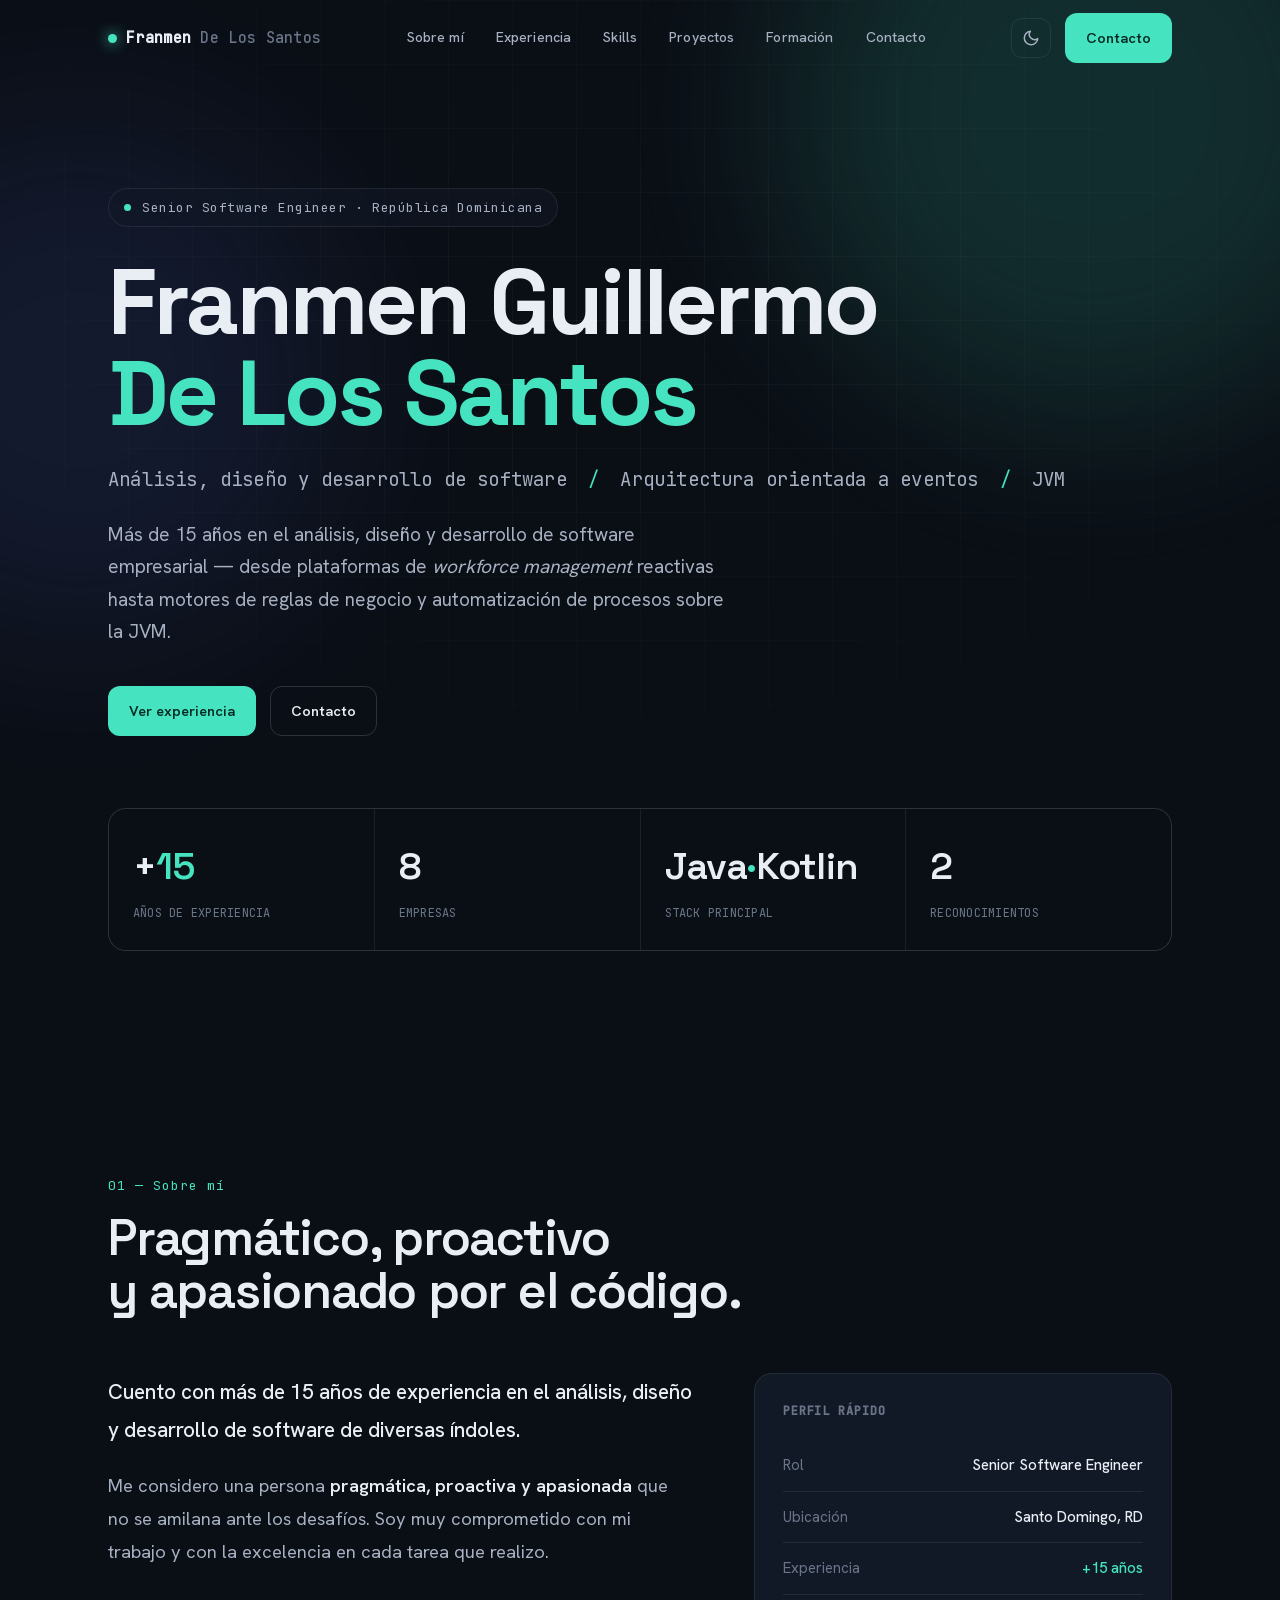
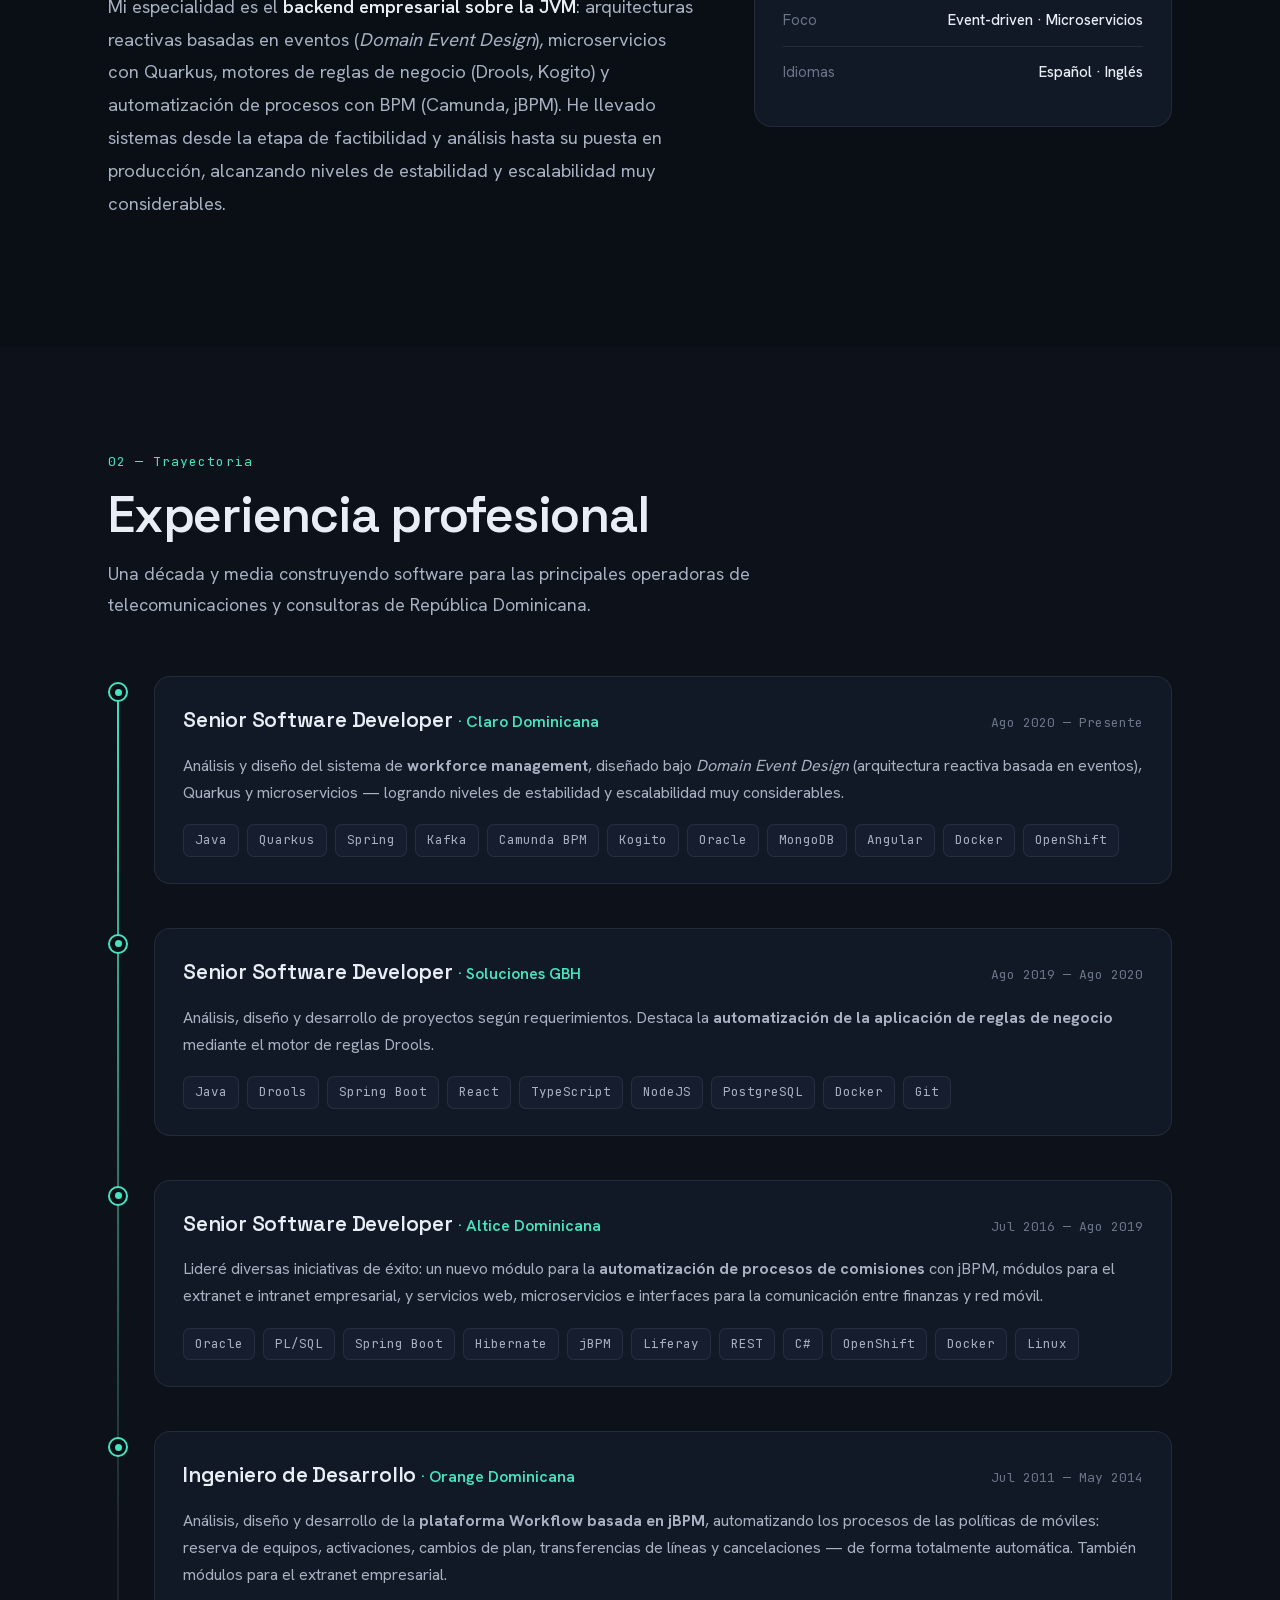
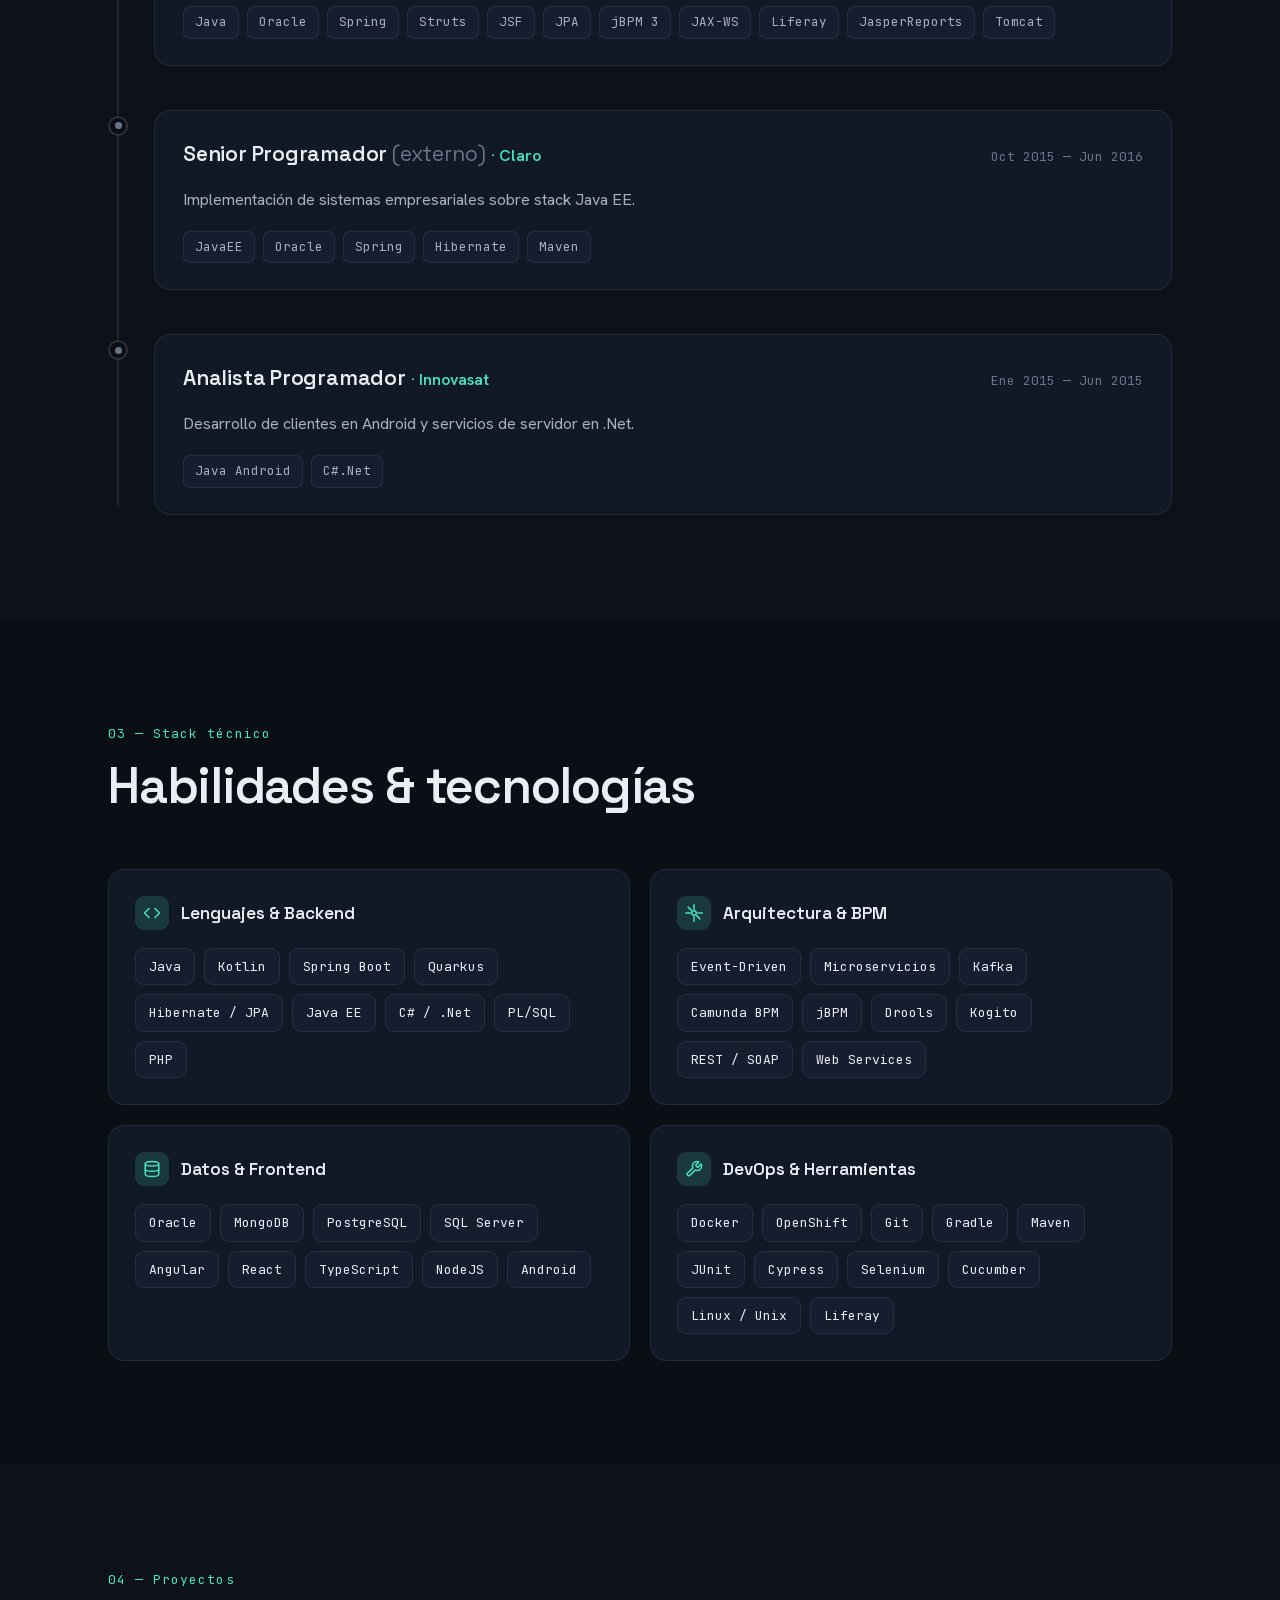
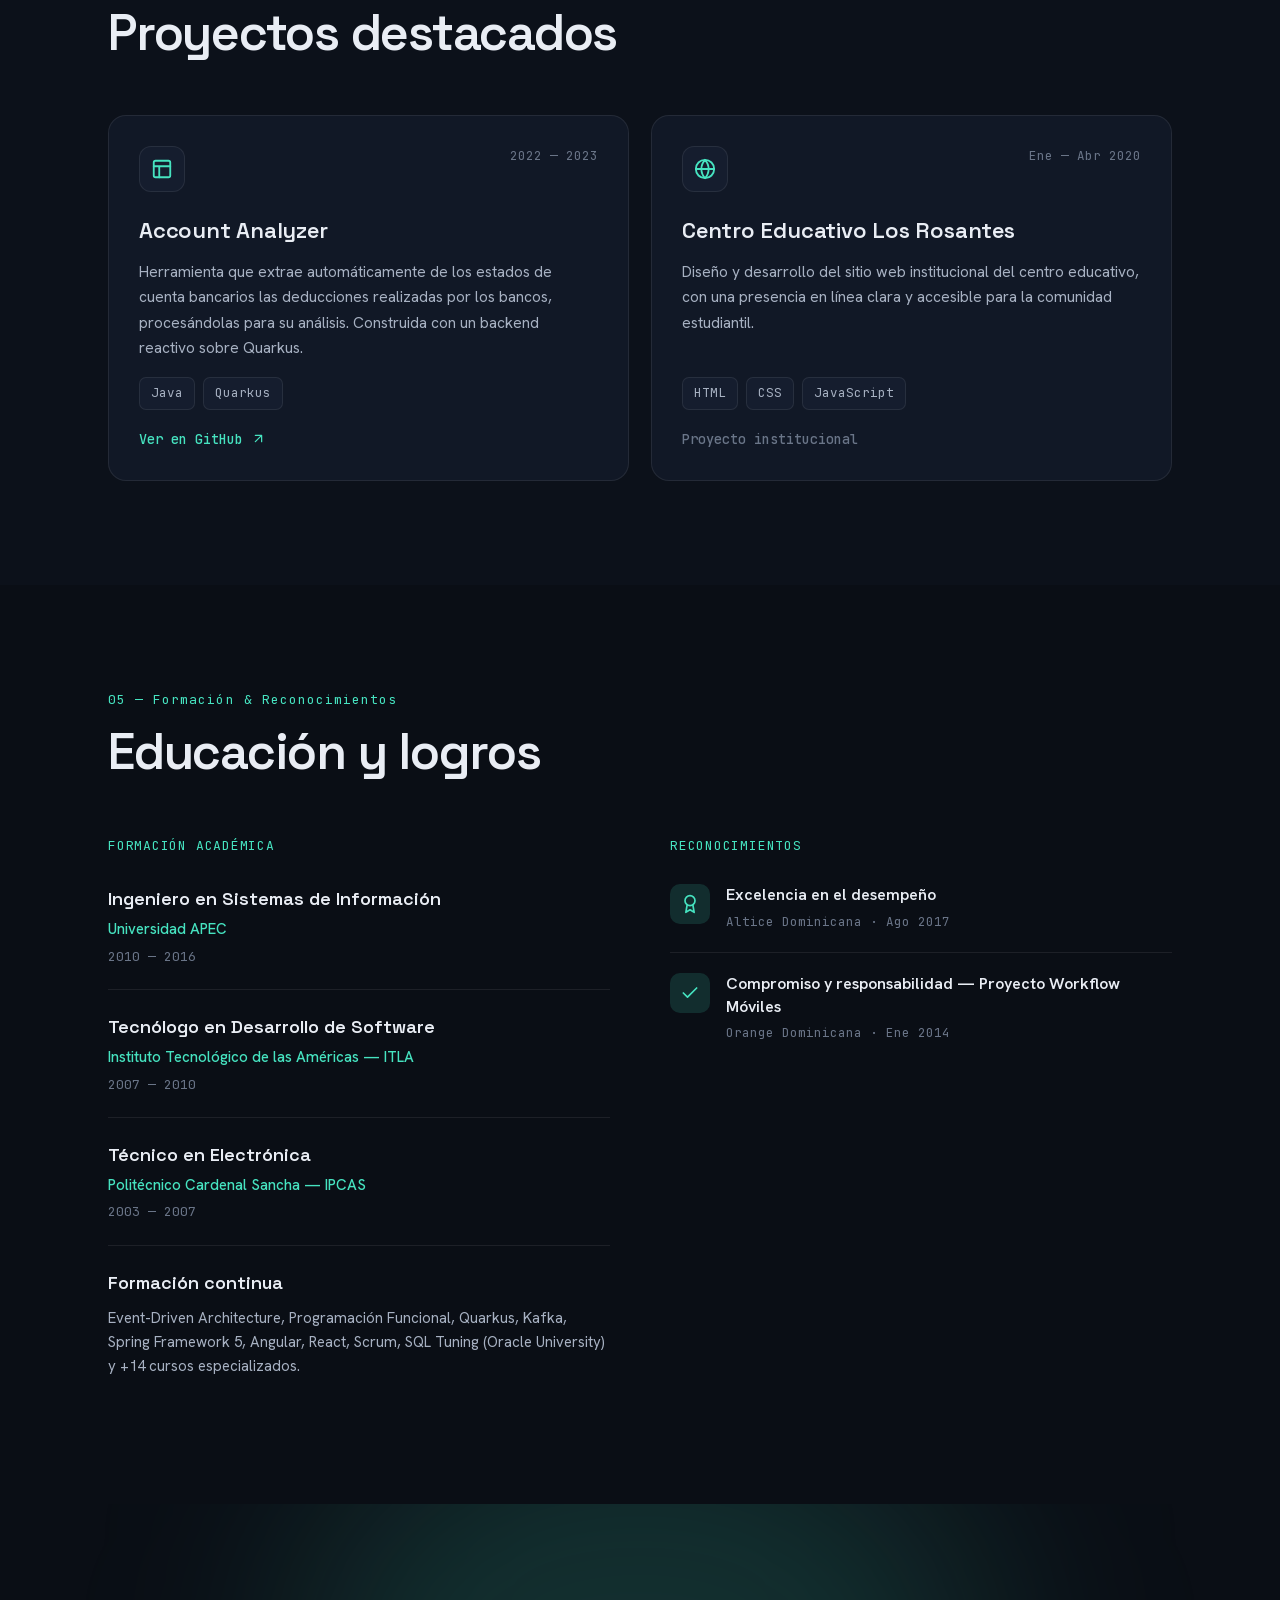
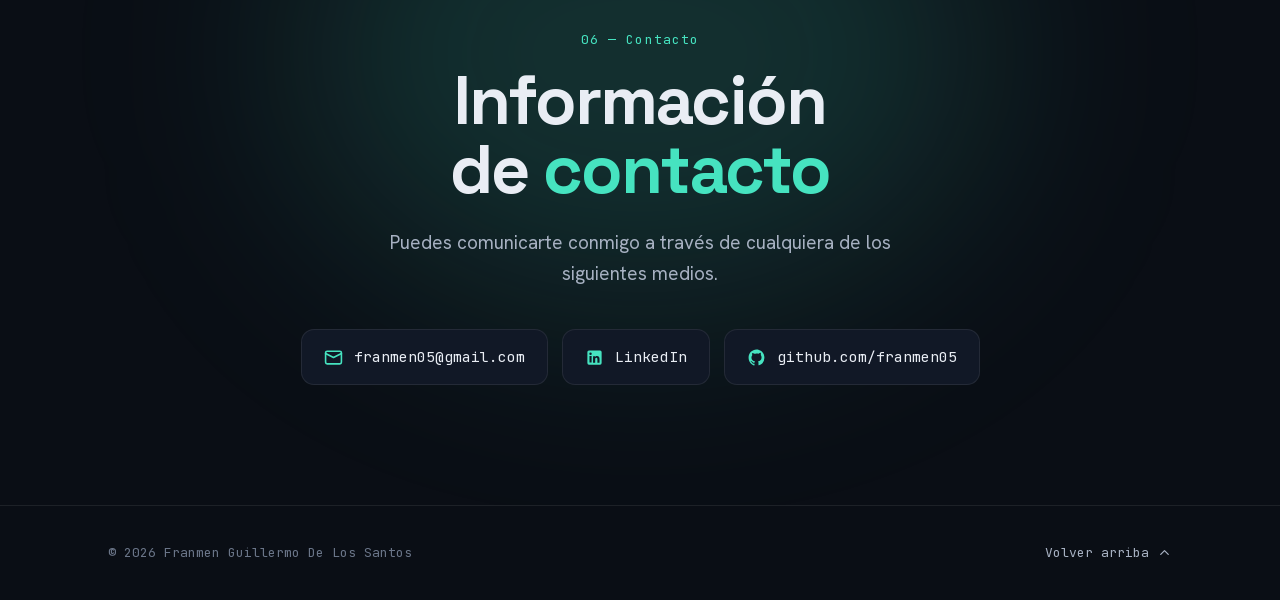
==== index.html @ 3dc1a11b "Add initial portfolio webpage with professional details and contact information" ====
<!DOCTYPE html>
<html lang="es">
<head>
  <meta charset="utf-8">
  <meta name="viewport" content="width=device-width, initial-scale=1.0">

  <!-- Primary Meta Tags -->
  <title>Franmen Guillermo De Los Santos — Senior Software Engineer</title>
  <meta name="title" content="Franmen Guillermo De Los Santos — Senior Software Engineer">
  <meta name="description" content="Senior Software Engineer con más de 15 años de experiencia en arquitectura orientada a eventos, microservicios, Java, Kotlin, Quarkus y sistemas empresariales sobre la JVM. Santo Domingo, República Dominicana.">
  <meta name="keywords" content="Franmen Guillermo De Los Santos, Senior Software Engineer, Desarrollador Java, Kotlin, Quarkus, Microservicios, Arquitectura orientada a eventos, Event-Driven, Spring Boot, Kafka, Camunda BPM, Drools, Kogito, JVM, República Dominicana, Santo Domingo">
  <meta name="author" content="Franmen Guillermo De Los Santos">
  <meta name="robots" content="index, follow, max-image-preview:large, max-snippet:-1, max-video-preview:-1">
  <meta name="language" content="Spanish">
  <meta name="theme-color" content="#0a0e15">
  <link rel="canonical" href="https://franmen.com/">

  <!-- Favicon -->
  <link rel="icon" type="image/svg+xml" href="data:image/svg+xml,%3Csvg xmlns='http://www.w3.org/2000/svg' viewBox='0 0 1200 800'%3E%3Crect width='1200' height='800' fill='%230a0e15'/%3E%3Cg fill='none' stroke='%2346e3c0' stroke-width='34' stroke-linecap='round' stroke-linejoin='round'%3E%3Cpolyline points='470,300 360,400 470,500'/%3E%3Cpolyline points='730,300 840,400 730,500'/%3E%3C/g%3E%3Ccircle cx='600' cy='400' r='20' fill='%2346e3c0'/%3E%3C/svg%3E">

  <!-- Open Graph / Facebook -->
  <meta property="og:type" content="website">
  <meta property="og:url" content="https://franmen.com/">
  <meta property="og:title" content="Franmen Guillermo De Los Santos — Senior Software Engineer">
  <meta property="og:description" content="Senior Software Engineer con más de 15 años de experiencia en arquitectura orientada a eventos, microservicios, Java, Kotlin y Quarkus sobre la JVM. Santo Domingo, República Dominicana.">
  <meta property="og:site_name" content="Franmen Guillermo De Los Santos">
  <meta property="og:locale" content="es_DO">
  <meta property="og:image" content="https://franmen.com/og-image.png">
  <meta property="og:image:width" content="1200">
  <meta property="og:image:height" content="630">
  <meta property="og:image:alt" content="Franmen Guillermo De Los Santos — Senior Software Engineer">

  <!-- Twitter -->
  <meta name="twitter:card" content="summary_large_image">
  <meta name="twitter:url" content="https://franmen.com/">
  <meta name="twitter:title" content="Franmen Guillermo De Los Santos — Senior Software Engineer">
  <meta name="twitter:description" content="Senior Software Engineer con más de 15 años de experiencia en arquitectura orientada a eventos, microservicios, Java, Kotlin y Quarkus sobre la JVM. Santo Domingo, República Dominicana.">
  <meta name="twitter:image" content="https://franmen.com/og-image.png">
  <meta name="twitter:image:alt" content="Franmen Guillermo De Los Santos — Senior Software Engineer">

  <!-- Structured Data: Person -->
  <script type="application/ld+json">
  {
    "@context": "https://schema.org",
    "@type": "Person",
    "name": "Franmen Guillermo De Los Santos",
    "url": "https://franmen.com/",
    "jobTitle": "Senior Software Engineer",
    "email": "mailto:franmen05@gmail.com",
    "description": "Senior Software Engineer con más de 15 años de experiencia en arquitectura orientada a eventos, microservicios y sistemas empresariales sobre la JVM.",
    "address": {
      "@type": "PostalAddress",
      "addressLocality": "Santo Domingo",
      "addressCountry": "DO"
    },
    "worksFor": {
      "@type": "Organization",
      "name": "Claro Dominicana"
    },
    "alumniOf": [
      { "@type": "CollegeOrUniversity", "name": "Universidad APEC" },
      { "@type": "EducationalOrganization", "name": "Instituto Tecnológico de las Américas (ITLA)" }
    ],
    "sameAs": [
      "https://github.com/franmen05"
    ],
    "knowsLanguage": ["es", "en"],
    "knowsAbout": [
      "Java",
      "Kotlin",
      "Quarkus",
      "Spring Boot",
      "Microservicios",
      "Arquitectura orientada a eventos",
      "Apache Kafka",
      "Camunda BPM",
      "Drools",
      "Kogito",
      "Software Engineering"
    ]
  }
  </script>

  <!-- Structured Data: Website -->
  <script type="application/ld+json">
  {
    "@context": "https://schema.org",
    "@type": "WebSite",
    "name": "Franmen Guillermo De Los Santos",
    "url": "https://franmen.com/"
  }
  </script>
  <style>
    * { margin: 0; padding: 0; box-sizing: border-box; }
    body { background: #0a0e15; display: flex; align-items: center; justify-content: center; min-height: 100vh; font-family: -apple-system, BlinkMacSystemFont, sans-serif; }
    #__bundler_loading { position: fixed; bottom: 20px; right: 20px; font: 13px/1.4 -apple-system, BlinkMacSystemFont, sans-serif; color: #666; background: #fff; padding: 8px 14px; border-radius: 8px; box-shadow: 0 1px 4px rgba(0,0,0,0.12); z-index: 10000; }
    #__bundler_thumbnail { position: fixed; inset: 0; width: 100%; height: 100%; display: flex; align-items: center; justify-content: center; background: #0a0e15; z-index: 9999; }
    #__bundler_thumbnail svg { width: 100%; height: 100%; object-fit: contain; }
    #__bundler_placeholder { color: #999; font-size: 14px; }
  </style>
  <noscript>
    <style>#__bundler_loading { display: none; }</style>
    <div style="position:fixed;bottom:12px;left:12px;font:13px/1.4 -apple-system,BlinkMacSystemFont,sans-serif;color:#999;background:rgba(255,255,255,0.9);padding:6px 12px;border-radius:6px;box-shadow:0 1px 4px rgba(0,0,0,0.08);z-index:10000;">
      This page requires JavaScript to display.
    </div>
  </noscript>
</head>
<body>
  <noscript>
    <main style="position:fixed;inset:0;z-index:10001;overflow:auto;background:#0a0e15;color:#e9edf4;font-family:-apple-system,BlinkMacSystemFont,sans-serif;line-height:1.6;padding:48px 20px;">
      <article style="max-width:760px;margin:0 auto;">
        <header>
          <h1 style="font-size:2rem;margin-bottom:4px;">Franmen Guillermo De Los Santos</h1>
          <p style="color:#46e3c0;font-weight:600;margin-bottom:16px;">Senior Software Engineer · Santo Domingo, República Dominicana</p>
          <p>Más de 15 años en el análisis, diseño y desarrollo de software empresarial — desde plataformas de workforce management reactivas hasta motores de reglas de negocio y automatización de procesos sobre la JVM. Especializado en arquitecturas reactivas basadas en eventos (Domain Event Design), microservicios con Quarkus, motores de reglas (Drools, Kogito) y BPM (Camunda, jBPM).</p>
        </header>

        <section>
          <h2 style="margin-top:32px;">Experiencia profesional</h2>
          <ul>
            <li><strong>Senior Software Developer · Claro Dominicana</strong> (Ago 2020 — Presente). Análisis y diseño del sistema de workforce management bajo Domain Event Design (arquitectura reactiva basada en eventos), Quarkus y microservicios. Stack: Java, Quarkus, Spring, Kafka, Camunda BPM, Kogito, Oracle, MongoDB, Angular, Docker, OpenShift.</li>
            <li><strong>Senior Software Developer · Soluciones GBH</strong> (Ago 2019 — Ago 2020). Automatización de la aplicación de reglas de negocio mediante el motor Drools. Stack: Java, Drools, Spring Boot, React, TypeScript, NodeJS, PostgreSQL, Docker.</li>
            <li><strong>Senior Software Developer · Altice Dominicana</strong> (Jul 2016 — Ago 2019). Automatización de procesos de comisiones con jBPM, módulos de extranet e intranet, web services y microservicios. Stack: Oracle, PL/SQL, Spring Boot, Hibernate, jBPM, Liferay, REST, C#, OpenShift.</li>
            <li><strong>Senior Programador (externo) · Claro</strong> (Oct 2015 — Jun 2016). Sistemas empresariales sobre stack Java EE.</li>
            <li><strong>Analista Programador · Innovasat</strong> (Ene 2015 — Jun 2015). Clientes Android y servicios de servidor en .Net.</li>
            <li><strong>Ingeniero de Desarrollo · Orange Dominicana</strong> (Jul 2011 — May 2014). Plataforma Workflow basada en jBPM para automatizar políticas de móviles. Stack: Java, Oracle, Spring, Struts, JSF, JPA, jBPM, JAX-WS, Liferay.</li>
          </ul>
        </section>

        <section>
          <h2 style="margin-top:32px;">Habilidades &amp; tecnologías</h2>
          <p><strong>Lenguajes &amp; Backend:</strong> Java, Kotlin, Spring Boot, Quarkus, Hibernate/JPA, Java EE, C#/.Net, PL/SQL, PHP.</p>
          <p><strong>Arquitectura &amp; BPM:</strong> Event-Driven, Microservicios, Kafka, Camunda BPM, jBPM, Drools, Kogito, REST/SOAP, Web Services.</p>
          <p><strong>Datos &amp; Frontend:</strong> Oracle, MongoDB, PostgreSQL, SQL Server, Angular, React, TypeScript, NodeJS, Android.</p>
          <p><strong>DevOps &amp; Herramientas:</strong> Docker, OpenShift, Git, Gradle, Maven, JUnit, Cypress, Selenium, Cucumber, Linux/Unix, Liferay.</p>
        </section>

        <section>
          <h2 style="margin-top:32px;">Proyectos destacados</h2>
          <ul>
            <li><strong>Account Analyzer</strong> (2022—2023): extrae automáticamente las deducciones de estados de cuenta bancarios para su análisis. Backend reactivo sobre Quarkus.</li>
            <li><strong>Centro Educativo Los Rosantes</strong> (2020): diseño y desarrollo del sitio web institucional. HTML, CSS, JavaScript.</li>
          </ul>
        </section>

        <section>
          <h2 style="margin-top:32px;">Formación</h2>
          <ul>
            <li>Ingeniero en Sistemas de Información — Universidad APEC (2010—2016).</li>
            <li>Tecnólogo en Desarrollo de Software — Instituto Tecnológico de las Américas, ITLA (2007—2010).</li>
            <li>Técnico en Electrónica — Politécnico Cardenal Sancha, IPCAS (2003—2007).</li>
          </ul>
        </section>

        <section>
          <h2 style="margin-top:32px;">Contacto</h2>
          <p>Email: <a style="color:#46e3c0;" href="mailto:franmen05@gmail.com">franmen05@gmail.com</a></p>
          <p>GitHub: <a style="color:#46e3c0;" href="https://github.com/franmen05">github.com/franmen05</a></p>
        </section>

        <footer style="margin-top:40px;color:#999;font-size:0.85rem;">
          <p>© 2026 Franmen Guillermo De Los Santos. Esta versión es un resumen accesible; la experiencia completa e interactiva requiere JavaScript.</p>
        </footer>
      </article>
    </main>
  </noscript>

  <div id="__bundler_thumbnail">
  <svg viewBox="0 0 1200 800" xmlns="http://www.w3.org/2000/svg">
    <rect width="1200" height="800" fill="#0a0e15"></rect>
    <g fill="none" stroke="#46e3c0" stroke-width="34" stroke-linecap="round" stroke-linejoin="round">
      <polyline points="470,300 360,400 470,500"></polyline>
      <polyline points="730,300 840,400 730,500"></polyline>
    </g>
    <circle cx="600" cy="400" r="20" fill="#46e3c0"></circle>
    <text x="600" y="640" text-anchor="middle" font-family="'Space Grotesk', sans-serif" font-size="64" font-weight="700" fill="#e9edf4">FG</text>
  </svg>
</div>
  <div id="__bundler_loading">Unpacking...</div>

  <script>
    
document.addEventListener('DOMContentLoaded', async function() {
  const loading = document.getElementById('__bundler_loading');
  function setStatus(msg) { if (loading) loading.textContent = msg; }

  // Error sink persists across replaceWith since it's on window, not the DOM.
  window.addEventListener('error', function(e) {
    var p = document.body || document.documentElement;
    var d = document.getElementById('__bundler_err') || p.appendChild(document.createElement('div'));
    d.id = '__bundler_err';
    d.style.cssText = 'position:fixed;bottom:12px;left:12px;right:12px;font:12px/1.4 ui-monospace,monospace;background:#2a1215;color:#ff8a80;padding:10px 14px;border-radius:8px;border:1px solid #5c2b2e;z-index:99999;white-space:pre-wrap;max-height:40vh;overflow:auto';
    d.textContent = (d.textContent ? d.textContent + String.fromCharCode(10) : '') +
      '[bundle] ' + (e.message || e.type) +
      (e.filename ? ' (' + e.filename.slice(0, 60) + ':' + e.lineno + ')' : '');
  }, true);

  try {
    const manifestEl = document.querySelector('script[type="__bundler/manifest"]');
    const templateEl = document.querySelector('script[type="__bundler/template"]');
    if (!manifestEl || !templateEl) {
      setStatus('Error: missing bundle data');
      console.error('[bundler] Missing script tags — manifestEl:', !!manifestEl, 'templateEl:', !!templateEl);
      return;
    }

    const manifest = JSON.parse(manifestEl.textContent);
    let template = JSON.parse(templateEl.textContent);

    const uuids = Object.keys(manifest);
    setStatus('Unpacking ' + uuids.length + ' assets...');

    const blobUrls = {};
    await Promise.all(uuids.map(async (uuid) => {
      const entry = manifest[uuid];
      try {
        const binaryStr = atob(entry.data);
        const bytes = new Uint8Array(binaryStr.length);
        for (let i = 0; i < binaryStr.length; i++) bytes[i] = binaryStr.charCodeAt(i);

        let finalBytes = bytes;
        if (entry.compressed) {
          if (typeof DecompressionStream !== 'undefined') {
            const ds = new DecompressionStream('gzip');
            const writer = ds.writable.getWriter();
            const reader = ds.readable.getReader();
            writer.write(bytes);
            writer.close();
            const chunks = [];
            let totalLen = 0;
            while (true) {
              const { done, value } = await reader.read();
              if (done) break;
              chunks.push(value);
              totalLen += value.length;
            }
            finalBytes = new Uint8Array(totalLen);
            let offset = 0;
            for (const chunk of chunks) { finalBytes.set(chunk, offset); offset += chunk.length; }
          } else {
            console.warn('DecompressionStream not available, asset ' + uuid + ' may not render');
          }
        }

        blobUrls[uuid] = URL.createObjectURL(new Blob([finalBytes], { type: entry.mime }));
      } catch (err) {
        console.error('Failed to decode asset ' + uuid + ':', err);
        blobUrls[uuid] = URL.createObjectURL(new Blob([], { type: entry.mime }));
      }
    }));

    const extResEl = document.querySelector('script[type="__bundler/ext_resources"]');
    const extResources = extResEl ? JSON.parse(extResEl.textContent) : [];
    const resourceMap = {};
    for (const entry of extResources) {
      if (blobUrls[entry.uuid]) resourceMap[entry.id] = blobUrls[entry.uuid];
    }

    setStatus('Rendering...');
    for (const uuid of uuids) template = template.split(uuid).join(blobUrls[uuid]);

    // Strip integrity + crossorigin — blob URLs from a file:// document inherit
    // a null origin, so crossorigin forces a CORS fetch that SRI then rejects.
    // The manifest bytes are ours; SRI protects against CDN compromise, not this.
    template = template.replace(/\s+integrity="[^"]*"/gi, '').replace(/\s+crossorigin="[^"]*"/gi, '');

    const resourceScript = '<script>window.__resources = ' +
      JSON.stringify(resourceMap).split('</' + 'script>').join('<\\/' + 'script>') +
      ';</' + 'script>';
    // Inject after <head> so the DOCTYPE stays first; prepending the script
    // would push the parser into quirks mode. DOMParser always emits a <head>
    // (synthesizing one if the source HTML omitted it) but may carry
    // attributes through, so match the full opening tag. slice() rather than
    // replace() keeps us clear of $-pattern substitution in resourceScript.
    const headOpen = template.match(/<head[^>]*>/i);
    if (headOpen) {
      const i = headOpen.index + headOpen[0].length;
      template = template.slice(0, i) + resourceScript + template.slice(i);
    }

    // Parse the template and swap the root element. Scripts inserted via
    // DOMParser/replaceWith are inert per spec — re-create each with
    // createElement so they execute, awaiting onload for src scripts to
    // preserve ordering (React before ReactDOM before Babel before text/babel).
    const doc = new DOMParser().parseFromString(template, 'text/html');
    document.documentElement.replaceWith(doc.documentElement);
    const dead = Array.from(document.scripts);
    for (const old of dead) {
      const s = document.createElement('script');
      for (const a of old.attributes) s.setAttribute(a.name, a.value);
      s.textContent = old.textContent;
      // text/babel scripts with a src: fetch and inline. transformScriptTags
      // does XHR against the src, but blob:null/ from a file:// origin is
      // silently dropped. Inlining makes it a plain inline babel script,
      // which transformScriptTags handles unconditionally.
      if ((s.type === 'text/babel' || s.type === 'text/jsx') && s.src) {
        const r = await fetch(s.src);
        s.textContent = await r.text();
        s.removeAttribute('src');
      }
      const p = s.src ? new Promise(function(r) { s.onload = s.onerror = r; }) : null;
      old.replaceWith(s);
      if (p) await p;
    }
    // Babel standalone auto-transforms type=text/babel on DOMContentLoaded,
    // which fired before we swapped the document. Trigger manually if present.
    if (window.Babel && typeof window.Babel.transformScriptTags === 'function') {
      window.Babel.transformScriptTags();
    }
  } catch (err) {
    setStatus('Error unpacking: ' + err.message);
    console.error('Bundle unpack error:', err);
  }
});

  </script>

  <script type="__bundler/manifest">
{"d28fe49b-e5cd-48cf-a4d5-f549ced5ed47":{"mime":"application/javascript","compressed":true,"data":"H4sIAAAAAAAAE51XzW7bRhC++ykGLBCQrkQpaQq0VpVCSR00RZIWcS5B4MN4d0RttNxVdodKVMdAH6Iv0EcocuvVb9InKZZ/ImXJMeqDLZOz8/PNN9+ORsfw1KHJycC/f/wJyjA5FEJZQx4kafCKlYXj0VE8L4xgZQ3ECVweAUSFJ/DslOBocnQEMDqG4XA4hNeUIwiNzo6sF4Wz1ePj0RHAGh04axmmIK0ocjKcNh9ONYU/k9rM45okTMEUWodn7DZw2T7VVqA+Y+swozQjfsaUx9E8G/KCcoqSCVyBQBYLiCmBy6sjADWHuDyelCmknnjG7NRFwRRHEhnrw4MqSlJWFVJhm2Waujm/L8htzkiTYOviKC0PDiu7KJnU0ar/K7ig9pKilKdrMvxceSZDLo6EVmIZDWAX4fATwhv6GAArk84OJZ3AdDqFSKtswRH8CJFEt4zgpHk0qR1+qfQQLGmMK8x7WPsbWDdnbiIOcFW6uurS4yWuT8Db/MIhoIYFCnLghbNa7xDF4Po2zA2uK6hb3Kw5K/[base64]/5Ux5H6mIDjw6dNBiU+FVmS4MqxQnlsHcXCngtI1NaSaTMYLGML9CSh4NIXxBNRw2NdH0t0zb9X5pPPSwRRIB918bAsjlcmelMFfkeC4FbrAFJeyXcEPoaBjGKffPww8d+mFZbY5PILxNmpQh91eqpYxpcy2JfhVQD1WA7jfvq/F8c7i0cH+kH4cdOLIq9+p7+T2E9qi3GM/GsFvTuXkQnwCdugD9Bo3tuABCGvAUdggDFsfCE/vC/I8MyrHwKCnDnPqrxEHbHqR6/o88WuVky047qHx3fjW1w/H4yb5VyRBEnjKCqckyhMwKBFW5HI0JKgaXltVpy28L6j83Pd+85LutLrsdJLOrTtFsejYkg7VHiBNq3M3eB/4HkgygAcPykJ6UuFRM0pbFVWrA5bSBGRCa8IF2lcHT2VC/18cagdvlTyvBSK4DTfFC1zBFC6vwrPb1KW9WQCjfVBhV1xU2PVwZ+tZOJo3sxYGV8kwqUqmYoFuxvG43oW+ipIms7dK1t25n5wHlyWsewSulHbqCdzK+q3CNWvE1+1isaN546RUj2++nbQOROEcGe7sstA2Yg8Avn+B+dTO54GAQZymIZuk49HvYKNk/94C+PXiHQlOl7TxcY3GPtiX26gNZsvzPXdzSbAgJ8sS5DqTnbvyzppWwX1I03od6ZF/dv23BanM9V+5ErtfMDbdxSaj5tZ5vHkm42hD6LY7zSaBTcr0kZ/YUrhCj+gD/IQc5jgjflpo/YbQhfhXSfj9H02KWuozDQAA"},"2391e850-6e1d-4cac-8de4-297801d9c63f":{"mime":"font/woff2","compressed":false,"data":"d09GMgABAAAAAAZsABIAAAAADDgAAAYHAAEAAAAAAAAAAAAAAAAAAAAAAAAAAAAAGhYbZhwoP0hWQVJpBmA/U1RBVIE4AFwvbBEICoJ8gkMLFAAwhCoBNgIkAyIEIAWGUAdiG68KUdTLyWk1sp+HsTHrsalxlzvidBjtlIpFLBhNN8RP3uqxnuL57/frc+1zbzcPv+FABwhQkbNhRcqE1VRc6hu01ubVCGkjKrZ2KkiH0ImU4M2P2syBhZifOKly6vqvh4qKAVmK2u39jweaQYj9zzHjv7Yqyr9o2vOBDXhCo2jMvMgELPAAiiqaD/Qq8QAP7Jb0Sgo4vUovDyseoWAJKBFNBHMHOl5duLi+j+qTNHJQ1WENQ8gTMnCQRxBdmYqpshEcaJco0URpSojPCtyDHUxuSmIVgjuAQzEA2GhqpLtQHkYdx2n96vbHUFsx8ls0xUuAIGwW9QMcBTjXNPTaj5iKpj6fMsAV8VJyN5pjwdGboNyjS9/cFr4w9wW9tV4D7Xeii0G+BuQf8hNYaSKmCoM5DlSvqFqUAI99aiWKYrBypFNdat81y50HBCQehJxffma2HAltYKXnC1Df1CdH2YP8cd06edLOn7YVc9Y+NG+isuDPUWgYNMGguxSsN1XGVs7z7FjJ1U6MAf0J/BJ/YYlncOJJgQRnt2CjEoOZ6anoAQH5AuxGS5HAPrTCzyCNHAnSyRcgI7IHMqZuBTKhvgGZ0lYgM9qHQGQNwwEzsBlz3AbeBLswgFKfwxV1kd4nfRvllVuzaOvq/kpquXiipLcUa85LS5XFdPzt2wS3xKl07UawHDunnHCnd/HNmy2EFhr8UMmBIw2mm88rxt/0Ktlxp/GtW2DZyNaOoRVdpQil5VLZdSXa7mbA/Xn3B7hVzq8EvXxvineP6y5EXIwIWOGYIzjngKsiSQsKr4pyPLetDRWtO/VLFdnYgtjb+Wa77CHFTTahEIpHhkHYBbfAKsblkQfjlcCOT/bgmyKSoyt9AvODmU0M+Hl2TawcOxHOvsjOSIyNZu3cPez7R8VnxWOQPBiCiYl/[base64]/FDTBwgTRN/P0h0FJEW39/uHMOjvXst15N69680ZH37pHvP/6T2XgEg9jPXY7+d7LSCuHz+xGBefDbRxS/fOzj5796Hy3x/sYtG430xw+djg89e3QZl7//RVQ6m99//CtQGiMEPcJHbCcIWKJC/D9BlChsPMOwk7Pi02/hi6Njt2VYVrQ10n8+3D6H4ku3flsli5P8b9poO+IiXBiQXn321QggOSBHoM/fw51HgJVj7QEMMCG1Uu8c59Wr30o3Pz+alo4gESI46tsTMP3KhdAI9a/Pyzg5KX89vXxZEP63MUQRi7Vms1l3Z0EcAQgAQKhIS79N19aifskQegsA8GS8myw+//xfDOdbMa1Dz9QGMFYgPEeDowtaaOLGDBBO/2n+1ztD0PBFUfy6Oha24DjHCWbeJfeAzOiLdcHgPynpM/zUU46xV4OxrM/T2JxbJ3ZHRuLILr/j2OG+k693sk/1wtKbGFMvYhnci83czditz9M4snQ5jm10Ok5MHY9Tm61wZm4bzi3NXQtpJ67nslGOFZGkbtFxs0CvYlpwJxKgZrksAjrukWw6hQ0QT4/Z1ulUmmisg93SPo3OcUSC3bdL6p7QqGOWewEX0HmiXKzTC1xW/[base64]/dcrGjd3fPdMfP7O2e7S/U8ziSv7LiKjOZ7r7uwa9bAQAA"},"b4017a80-a3ed-40ae-8c5e-ffd567300c16":{"mime":"font/woff2","compressed":false,"data":"d09GMgABAAAAACSUABIAAAAAWQQAACQpAAEAAAAAAAAAAAAAAAAAAAAAAAAAAAAAGoNZG51GHIIOP0hWQVKCaQZgP1NUQVSBOACCfC9sEQgKrHSmCwuCMgAwvCABNgIkA4QkBCAFhlAHi3gbLlMV7FZ4cB4ouM8pp0cRbBwAkf2g4v8vCdwQEdo9qG6/J1T11O6uAiii9VbTdClFN0tR32jYsXCEIxSWIY4tijXC8caCVnh5GzgRASxEQIuAuMCwOudu8rNR/d+LMZ777udijlGmvPQ/IY48PkKSWf95fk7Pfe/n/x8jQrBgAYKHoBJcUhqkjlaVtpitTbfanFl94oSpC5DBWk6SvQf1umXhUNe+8WUhWVhTTeH5/2503/yJAw0jSAosgbU9PgCyoiv6h6eb/67awq1BChrgC5yJb/OhzapcxaYREh+BJMteldf/86/3vv0w2ghd6i4501axFpoHas3zX7u/Z7D8Qwk2kLzi721avf9//wZUg9QyyJJJtoc9C4zR1kZbl4Ru90QXHwchpXf5EnhulsjAsiypW2pgguWpFEEPEjAXDGiwu83/Ot9S+3VObmcNPkCz//86y/Zd6+usFJQd8rKm+wEsKsXfwZKoykkFVMm2HI8GtcQKe4OaRU1YHi9jECqkv+wJegLEpwcsmk05ZTZdkbZMvWWKso3//1NLquert5o/5cSKtjalFcA05fAZgAMDiMb6Y+33s6xtnrKKttRqpXoGpXbYyuG1o3S4MAWQysIDQ1gAwbEtRO9O8iFdCwYnRtxT5ptvLp7NdaTDuKrRKqqiuiZ4QziPL/47BoHDCACASQAXwOCNoAPBwIDgzYwQJATBwoZgl4GQJRchXxVCjRqEOk6EVi6Edj0IfTYjbLUDYQhD4BjBKDgmMAWOGcyA4wROgIPAAIQANCBIGMIIRjGBSUzhBAiEGRBAwXAA3wM+BpisBjAA9OIVaZdHs7/O7FR2ziW8eyLj/d7++GBysKXOqC21o81pbb047p9mvQNnyhPOt30zUIcbQT2kHvY4z/[base64]/fhGGMLq9r1ABweNrj1ggoM9QvgeGXct/XiT8JxlHlQAWDwX4DjYuZZNgNwPMA8WzOABChFQP4dyJ8D+XUgPw7kB4F86qZTcAvELSwwt0cQwLGmm+XN64uhL6BzBGHmOuiYDJJvWj8Kk4PQYLPJ2DPSVdKhgAP1G5P4csnplhJ2+NfKjSb+qYkf6+Kz7pkSd634lHiFOCsOiFvFPtFlbqUhy7ULIeS1AsX/UhOpA6lbUhfY+oDUBsWc4rhi3NydRI/baahFp5oHG2oRHjQqZOFPzEC2NMy9XKDndcyPxiPY/RbhnHCZ4BYGsdPsETqF2owpxW4KEQRjrdxo/P8+/EviTZdifb7E/Su+KVflUEazN5vTk9xWodzNE2wIaq3hjP3sL/0+Wz/vR73gW3zK3CuIWXfYsBXDah9c2Ir6lgVOs9Vm2YI+GwCyXr2p33Hjz/[base64]/Cr8j1woaLukKxM3WR69KuLJ/EfifNUMRqk6SP751DKW8bRQFApalb/nEKrH5IoYaMuJaeFMXHBTs6qkItzAklDE/+nXrEb6TvlIVlOtZrpSkCaFF/h5j2inI1ePJIwr2isp7mVjt8Hh0UqN7FB5qzz4qc63KlRlXrNBOikcr/67GhHZWBavH/WkMWD6oMvtwxQknKaIxnSERmFY2dm21uaInUSqVFrTSqUQm7XAn8buTBpczj2g5rEzb0XzlHfZQD+Wd+VTRZhRPXJL3S9qJbHdvXqcr0HDkjjbDmpc9mCEt3woQGbcFSuSgnFaXlm7DQO1re2egdtydwrsSi9KAynZnAGaT/g3ZDURKg5yura9gDW+JK7oZ+ZSuQpvbkvfpejhrOe4Unq4vl+8phCS9SoYwmYsLQnvJoXC8tHKMaprIqUFL1pbx9vQIBN+sMJ/mPIYQ6Gcsy/[base64]/twcAi7tZSX6N9n4WJ+D1fSWVPZViutU8z7jCGFGmjCVJ/YkTq5qbJMSgSfyFZCTNAXHxQ9DlYH+r1ttdHcV+Bez7Iu/GvizmKPYxAJyu9bvsHp7nf9yqX2+8iLft8dOAPQrY/[base64]/DIaWyLhjUIow8iZ+VSEKSdCpkyCCpVwI0UIAz/XVCuFKABk7lC87KGLilwExIuyLOaHHRV1a2QOFh71rUGTBPUv5cti/zwwlEnA2wNQ8bNsPr8kcAYAA4RPRw3eKFPSIAsjnyAnKkyOGeqcdgIoKi4IAUKdH7BBAm9pMTida7MWE1PRF472oqcBCMCM37LxEDg3SvFKuwMSeQg30ASHPPp7s33tte8Sx7ZO/bxuEDjUNMMGxWDOtAoymx71iOHGhCfxFOFOn/cwN6BKAOB1AKKACY6AEMAD1zq8pdFVtyS+3qnciOxQQXuKqYjE64WPStM+IGAgAQAAIML6F8usDC5EYBsGm7AGqSV6blxCSGuNgCDXoYfkOVV0kDHmQ5VufL/wbwL5V4DugSANB39gBYcBAIMhgAExUAK7brpW87Aej/rlpPKhBMLGyyVHJaab3dRkEAQIQuIGYxPOlyshG/kJFAbsDuZWxQ0K+YJTJXu8ScJXNLpuSjikS5GoAul7iYGHTZJC5Q32cZzkIAg0WROTwUTgbFql/X6JYQF7iSR5z+7KzuIsQKjPSKUZ/mdHPA3ZWpTD9saz9Y3BfA6f+NFDci3wcf/FAe9eb/pTEswlmhMfzIhTZu8hnUCOGSYbNoqyRZawhT8EIlHaooUUKNMhqU06KCCqUEFBBRSEIRGcUUcPDXLEALMydvdXw08NXITxOTesGWCtIq0gpRVrJoF65ThGWslgvTIcZqcbrE62bTI9Yadn0S9Uu2TqoN0myUbpMU62XbJstWObbLtQMB0GMgmCghN80E6AJyP/wYi0AEZIjxeBKIg2w6CTVuQAr8SqLOXA1So6yBZIBbACkV//YSaPE/HQDgJABQEkAN8C4gXAXEEMBrAQAGtthlOfuLtkTlYaFRZlEw438a27n3ACCALdIhxiJpB84fhmMESWZqNUvQ23ZtTj0GN/l67MuoscZQmyxTo7NNhvFYNem6lMvZA3uUu/LH31T1VaMZ5lq2Wss16nXqftXyTpEIXqJWqGdeA4NXCEL1zBvXoZrXrxEIaoUWMuBSRoOFVdOdB9W8M/Ps3sArQtS2Fh4YbDKj0yG0muWsUu6kvVeJ6HZ1WwfsYtpWGnp5PtSJ+0A/wwDjawYfMVt9HYbxGfsOa/8wqs/Kb+g8d+XKOn/nizrGaLWgosgrjHNsx1vmGDpsknFR4RkS58yzV8KGTtDQTfc/vWMXD5A2Uc3VrBAS5PfoJL1A0NgqUt/yqkB0NFffUpW+AlNvoVb13Kt8SItLe2Gzdtvz2rMbghufC4PUiPqLbdnC3Bd+3dWrQhHspA9ICC9Zhe7dq2no3F0qFY3K/NY8ypK1njp3SjV9xt9mav/R/p1nb1DPnA70vuLeFUsFhFan6H/yaVbfwQSap3fT0NP90rKzMt9fStPppIZMiEVl+yr0HB0O92pa68K5c+YFEGreMDxnz9bdnLW3Sbu05unta5bseTQMmnkEgtR4jXFGAKkRxnSUSw45Z+m4FN8V2bQyt1YZW7v8ayRvyvy73FCCW2qb1s9vjavs2SwcfGHMWyO3SvQ6LuuAAn6+XDm/8hmHMw7MOc2Qf7VDgOx8aPXu+bOnPLfc1NsYLSm3KtweFeVWWGy7pG9Q/TNI3n0OwnmbhwBkp8uDPHilu61xZv2GYKchK2N7CnPDes7MkRDPP9nTfp9TIFshf98UD7t9rQLa/HcAPvDA8Njwfa7bHfqCKlKeU4AtTOC4TTQ/[base64]/9s1duKPYsETnp5P9dWJUBOm6gXt0IvB9y38LLNiy9W7O26oDnLZisI9PqmirLdk6d68AWqktkp2RiS13lpIS6d4sI5kZof3a8RZrXRcXwyvI4puT1d1CIi0adRDHb3yPn6JS3mGP4lMRj/Zfieg66D7YqXU3eNdhy8mwReY6aOHNzFSXkBK5oq+0A7IdhO3anhqvZx2sjawvF628Dyws7nGNI2K/x7/mfZzFceo7KjhBCq729rVNcqDQtGi2/rWeGc2lQ6XOmtU3K6zZOVRe8o+ILe72/[base64]/0FSFqb0pUSZ0tlh9jX3lnOLm8UIxvpzwc77rD4EyFIyOlEcWN5ReOKUOPjPRWc5lJlTX+j/TJ/7ZpyndHk+tGbMdnUSWt63L2t5vCv1viQinKUdVyQtR6/t6drvrmahaW6mZN7rTt9o0xzWwrV3Mz29YQlngcaBkqKBlaXNxwo6q/x7TTHDxZHvnb9jduHg1JaU89zQZe3OvMPP/nq7sse9vDxM9aTi9wV7KMjVTu+wfT3h76zUOf9ak1xZLkl+F7oz2rUGT4j05yYnmBREAAJo/jes9QBERfvtO8cfe5oM3iX1X4JgseDx+55eJdSZDt4DLtmHdql/Uhw3HVJHlPZFF5Vgd6dfcURxuzwBlFb8svYYBs1T6M1slsDL7MRT8PonlgNgc2ZAERcGOzA0lkKPULCYdwISnvrImPjolwUeh/qfaSXW6vEuHyKVHjWn2Z+ANHRKCuyFnJFtSIeawTXCmKrIugEIUmoHD7jBOu9BsqfZgoA0br5rD+KuVjt1vEYI9ghiK1i6BEo7WhPIJJM/[base64]/sO/qPqjZ+PZXUvAAADsHUZS7jX+vCejdTgj/i15HU2H+HXG+9Ds3rscccRzK6SGox5yzQoTOmRqOG8H8VYlIxjfB3VrcJNVnEHvuro24qCxlP6rlV5PZH0CKkRfN/S9GOQcZg3GUFlbDJo8PjEOipHExX20Pq1K+PmcYuwOmOxGHTgcayjCqMZW/UhO4CQI+DxkDuT++ntkQ4qmZORGtyItPzb6Nn8GOvZWg9ldeu3Ti80XaaefKPC3/A3/A1/w9/QNzoZvw+H3gTXMQ+ZgPdxUF8AZGgr6LZeMX1MRiGxIoqK6SNobHONkxPyTBY0eCG7j+LiZnxHMRXnST4A8kxujhpOqy403ie2uX2/Dj/pO0qbeagLG4P3QQAIDKByTgIAVQP4SleiyQobDZjGSZzCnXjESz7wnX8oVplq0gpt1ICmdVKndIce1sv6UN/rX+e6yi73eLuH7faVPu8FP+U3/YV/T2wyU5aWrM6WDOZwrsqFPJ0383l+HSZsmv0zM5fNmblrHp2X56P5Yf5b1IqAJXoZXA4t7PhFGol6MUS0iTlipdgqdonbxRHxiHi1+JX0dywrmaRwKUkqkGqldmm9dEByS9dKd0g/YP/iJDlAjpfz5QZ5lbxNHpKvkM/LHvkJ3NXFDw3vqFyrvFT5KcFR1a7ao7pN9Rcsq83qBHWheqn6gNqjfgL+LGNpwjVJmgpNj2ZM8ywRq7Vrl2lntZ/Ikr3WFfYZgwdhg4EMMiCQASiDMMZ4gzP2gGEwnNdhg2fHWwOmALMHAjSp+UGBbOY3X7PD3/jrwhi+cEYVf4BtNLrkajzhzhdQofddfuyPAQ+04/4JX2va10gDHLgVbLAz+MIZG2TTw+mOMdjPe8MF8DG+L4/3zhgf5I29WRmXT/nIfp3xqif1V2W13DDZAvtNuMJiYYMdWtroYi1QNwxcJs6XeGt+Zv1+71ojB0B0JlXvk8NxIa49yLs+/f4IUR4X68H+30/yqjlYB99xgVzVQ+AuqCT44XM9MgBL7DNihDBiRYQBGT4qgQGNNI1jc6GTsga/lW/N0w1+/+/T3xyxn63z68Fkg3xwqT3wqpgEA/RqEpjUvVuHAeoeTwpoWz7ZGIwKY9YRHjNFOJo+qwwBwp+QGsbWFuw4E4q+e+8etJwJhQSGHZcq5RgbClV2Ymmge6m7OmDoCJHFV4cwpgghjIhOZUPOx4OsqN2GvF+qVWais0yZpzli2I/9588v6sPvQK8BwhgjFDYchGLM1FA+8IeIKoZCva/WH9xW1dK0QizL0jJL74cPB5vQvLHqagSoRrabFUPVNxaSsuWTjcESIc+sFLFCY2iGw1K2OMPFQjZb5LZczCIc1RLHaivVvtKJoQBDiKDFo7SCmlp4XNIugV/Ped3pK46Lc272Ep1yESQOZrlNOTpt/5Z23MEmoqzrg4Nz0H1uQcbxTp12ORWww1Juk+fty/[base64]/vBhGow083dBwe1mRCT5jROeIm7/wMmQFoGA8JltNmkYyzyJMHaTSweT4tZ7qXboM/y2fHlOM/vwUQnUH7D8ygSrOpHm4QOTBQFBUVJMPUVNA2rzhhJc6u3/sFLvr4lzpqyMQE4q0UEMtmREffNX6ycJNJBG3LpzyDhTOWPKmhIpUbJltgkVBkhjBhlQXjVbx63qrZsPQubDYXL1151IOxKxQfv9Tk6pfvJ3e5ziXb9QpCDyxHSwhGkKYFqolOORuZ7FZdJJ/+ImPQVu6CdEUF/6dfKOaHnzUfMpPHf79++nDPPf/[base64]/JXloR8X9Aym6lNz/M2M6nV3vooVilSyxbYJoAAuVz7ZGCwUiswQJqwUYhapYuSR1PZM85tv4Egf+EonWmo3loWjI+E46CTGcHQgNeg09IOlicfDj3UA84RVdOcUlkAWcikixtpd3JpOwu3GSoUcOIcRgjeF8iYq3dQR+fwPFYHavYOXX1HB++kP8rEeUF2MGITw2V+pFfuDJKlEcYB//cL+0uL6+qIU06JCmBBHc2dX9X/8/[base64]/k5yrTMpMVaVtPyLXFamsVR7ZIFszOLDZManyEIyzP6F/HSzjZ4zgZOHfxzXLltJffJ2ze3YDtU2Q7edqiQ7iZix6Dg5ep1M6KNqucVMe/qhmA/V3EYQpl5Fgvv4p3Tr1jTc17trG0Z01PXr6fp6vXVeXt+3vcFY+EyuAVDAO/[base64]/[base64]/J7LApG4poFhVZZ7JLFAlzhitzsK9mJ2aFir39cQNnaAL6Jqwu33aH7msUArCdSF3IHeFQQE3o3Z/Z3vdFUMUhl/mxAHROG5Xhb2L20l5THO//7yKcR3XWcOfEa0V6Q1RQ8xZlHV9ewziYZQQuUUUPhCGPDvqfh70SOlOoUHuZZmcdQVLQ6O5vy9MjURFNhfjYTzc0Cr5bczxPEtQFXpGQ2Ypwaxcn5uvcsYNXv9o06w3bEvWDBoaE39UjNNYMEdvehDBVtROkjjJS0ZSz600ScsqC/qKUGFLtzWY4E7edx3LlOn5bp83REW7UGT5pO8JIomdmCEIY0yq/+qfbrA61Am6a7D0kp3B2f1AZmYvF638PmSSOwGQVP/[base64]/5NQxjWlN1Gu7orS6kncF5ldWDR0SBDnjqga+ToFmPBz3Zra8PKN5kpIX5EJTxNEEroZQECO5hU43b+IBYfdH2ZlyV4EzoQooc3r/WoFgQi6RME3DnT+isuiNiq9HIsuKc0tEI4Io2p6qp2pZ1jSZRQFRRzePtBq7CSbeaJxgcd9mTLljnwe5wrLQoE49/[base64]/r4UZ1xCVd5dEE99351w6j0sgNkm78/ad4ZExqLZmajQ9dapcyPIMp/jC3bjb11RZtSb5NvYiQhyJ3Qv6YMwbswtuWoLAoGTmn8i/LHUQwW6A5/ujUXAxsqrSvWC9LKOBysl08zAtk4w21R4sOzTlXQAEAC/t9bp7t39ZoeUFPCEnAADbfwzlk5f/j99iqyorWiO7IQOIYAAAAr4u5ClKJtp/wToU6Z46e/MfKWM/hqP4ORqOlcCqaNjU76im4hP94tv+lpTt3FSKP3cYy29Hg0M+iGSlZtIFp/tYBeGgzBN911xE8sGPoPgAlfDrFgF4yrEksgHJ+ysnACcxCCXWUFBXRb1APpfJ7+AgQQng4ZwkJvmEoAz4DF600ecojN0XYAvzFTD70hcR5/7lXsgweS0CNBjwCTK2+wwmK30OFVrbBPNVpPgCV/si9HJ8CTJSfBlGFl8JFXxJxSqjzh8FPKhZKqZLUKp05YjPBJO+K4TpWlNUE7C0S614osIW86PhSrJMbYbVhMvbj1VaM0aNx/sSezaiS6FOzZS2aGjpVFPBl6nMzCwsTGQmqzPu6EgEjkX6nwjZ0RC9SXeMvd4pNMVlc9XlhGZ2SwqtN08lABYqOkYqnk4FQh+gVWoczz0ohJDeKV6K1O23N4gOZHpFnXYBTPSQMejX8YnYQAHCJikQUyVzV9db0no8OmBe+yyJz5uoGW+JaxCZN4kUlIkCuabee/[base64]/NWrVqdegUVNzv7+P/8eu/q5UuSY9EhjZ2G4as3LgxMx4joHS/v3e/vZm16YGMLKxXY8kZlt7lI9NUPVfH4cSmgXBiQ276lpZj61j4X1/vzg2N6qU1a7NipFdFsZLNHSwU6NxmRPFwytoA35mc9D2h42qS5OQPCLBqmuFG0cmtuyr4MKRMwtTVcVuTY1gYmv7HsksdulReUSG/tFg4syWPUcug9s4ZWHLhRsT+8FxvIMzEwuXIQ3qIR72cIy03gaRcdRVr/N82YTFENqJCGIwsyUTpCAGc7ftkpSsidOBFf9Y0p6p3v9+06QTjcTVYVpKIX+EW/bV+/77lS3xCJKFVb8/X9myKrd+0WflDyy1b3ze6vI+qU+LbC8kLOPNrfbbZ+gzOCFdbWR0Bg=="},"e49769cb-3986-4a87-b79c-893803aacbd2":{"mime":"font/woff2","compressed":false,"data":"d09GMgABAAAAAEx0ABIAAAAAqAQAAEwIAAEAAAAAAAAAAAAAAAAAAAAAAAAAAAAAGodhG8pMHIN6P0hWQVKFdAZgP1NUQVSBOACFRC9sEQgK0XTDcQuEFgAw8G4BNgIkA4goBCAFhlAHkXYbsZ1H0G3blTAjtw0AevZq1JiF2QgbNg4Awu2ho5FRNxinqZL////[base64]/uJOVymX9P7YIBqueKNa76dBr7bgU/82/CDpkj8aWR4uJzu3xfSOIO6WeLHb6eZqI98vsghwp4dIWU/i4euq4v0s9kA14NbC5Ik8Su60iJ/zZ++9OMSRBgviKT/ND9SBempBtOYOVFxTU09aUghikOKQPEl28ivfORHdhHdTUgpKSAl9D8HcOkEdYCyBCWOMXhRrxoo122DBNmpSGzEYIWEAIvCiPhbYYDb2P8MojCrEQkCs5qn+9nbvB2HoITYesN0Pufn1KqLfdcbX/HLc03X4rPnR9DTuVaSJN0DixByIQNNCIHS7F6K5+r93mn9n7oAALcsYWqQSpY8IP74tK932/CNDygsUICexLQuHdFqNTAIc4YjQCIkTO5u7Z26fi569SlsfwgKBw/SjW/WPIDdzOyeuX7TSrvtFv9a1v/dWRJlVPEQgQJKXEADHbAOJwvFA+BYFOKS2qP6KSzev84i4BLEEeaSns2UTAxKUJxjtet/T62Oq13OnLQo74sAWwD9Mp8dVNYMVQMDAnGuZUOj5Js5E/TbBqjmTwm7CyhZQ1rERN98LErgxTweQBjq4gdRbhHK/V2fNt5xmxtoj5BZYkGQZqnt91MrtIcPimA7SjJUtBFvJxt+/AQEUBP7/qvquuLh4Kq6k8PUppYrnGy5dP20FpSld+sOUsmWYnh4APYLAO2BVIdRi+hwRpouKG90hOz400yhPstN+6VNOpmSjlNbq9teMrUyZ25Zhyzhl2dPH/C3DtiX2tZ/a/Ld/ZkNUAPI+fKGbF74kdYg3VRUuypvylN0jTx7QZlGq+FNrJgd0QE2xP29TXf87vQCfLvTL35leWS7s13wPi3oFnNKtUzZbjiNLuSTnoOzShRW+sJzitWy1vFlFayvgiE8qXfgKRMNOOMVbNxinQoyhlQMpW7rhDEHiv7/[base64]/+vn1L+e/Hv/[base64]/SKoMEHTzw4YcvCTa+0EIbPYrpSyZZZJPDBTdrbLItPSnZ8hFNdDFlq3KVqqmulkW27TZpiulmmGmWbfC+X6664ZuDhwglrOQpUitWommLllOMR5y7uTMgRZpsMuQilHAiaEZvjDCwcePgSVjEhg8/608RIsUWIx4ZyVJMTfV31wJLbbL/Q2MoCB4gItRjjETkn331WAoguDy73Gx1uv3BfLHc7PZXAEIwnGE5XpBkTTcs23H9MHq+3p9vnKTZf4efz/cHrSOxqHm8I+fap+4fiUXNI6v3nPQfCgh7kvOA5SRCwIAIydhKX9faiHyvbwftQ44H6ioBwXB7/jpgH0EHZIbv3kXLdrSgWCafgN59Y8QyvjtBSkiJSHU7Tx+pZDg3Ih1ZxTOLoqPEeVTV3Au9fgxnRruQdo7B+XAcULG1/vbbKYHzqBy+/bPuw1lSN1JQGfaDSp6E46Vz7W9OBG0Y/pPCR/ASPAn3wR0v5bwfWJ4YENXTg251wuN029ThaRdyJjF8lR/tT4YHIUbD8w4CNlwIN5N0T790rlyFOnwJb0ICf+39m9bWVVtNQtoGjOKLRRtrMD2GJTja+8PU83H2Zgus8hdleg/VQWHSYkCThBMyhAJa8mrqP16wYMSfusM3AKsMnud5rnMlfqHT2mqNJaY70hgAIXnl9YfbNRg8FqJden+obWpXs+orE5UnG6+mk0AMhQqtsURD+bPjJw7TAoN9eFe8zPBX+FPwhHIKgAxIjItgQSzjgAHITB/wFG5vOY0j70N7LxuFZS/tdXsZwTyYDpW9Hdu85Zu1iQLXFmEb4InCP1Y/9MDdXS+v7tW1NkC7aO6hPpi48pYNVbekgseAL6PXWCHPuxEUdG/[base64]/vGwaM3+8C8hOiLz7EWnj+liOX/OoF+sqcUxj4/C9NZKRv27/ANrOS5MRV2nDnMA917Tr/ARXVc/FXnlvMqYuuplK4urskjvZ3zRAD8ZPFt1bs2YJ3XgUm5cuA44vncgAJjxfN41yveYBHUdjLxkLIdDzzmh99ns5gKn9o/kiTEw+2f2euNKZafE7VjC60564DFY968OzPIuVpE4Hid2x/XSg66nVvuzSUw03mEoZyEA85TfJ9ONG9r5Nt8FsfVFzUmGdXVDYNatjSQFgvSbFIJvdZErP4EyiB5/nwYQXOaocnqZFSb7IUtksF/XOLmpnWCzG/hzaA/i31N25ZWjB+GDp2SE9TAypvSO16seC6fkhUGHjjWWnh01DkXvoYryBAY0U8UL8Cc8mP1/YEtD1+efTQ4IzFenm6PPhI3bgVTMkSlWejz2x3Nqep4Nug+zPax3IgPE3Hao0QM9frqf9dT+JfVK+dmMhDUsnf1xejNHNn/MVdrRXNBkLGLDoyhw7J8Ej+M0iub+aWYmLNZ7LDD9qDRChqxQ7aFJRQwUGct1PaJrMARugzKW9lwLhfkxqGDoC7OnofR5eWzKjyAIhOeDYH4eXbseklrHLpLHd+bIxaap1BtmYNMQacszWdY44b989q/B+A9qq1xQk010JIjQ4a0kN7Vt/ekKGQVqej21V93Q0PDBdgHC0SUoLLVlL7LHKKRc8FfWzY6+S9dwOa3s01IGhGjoDfNKJKidK9TGnY6HS9awuDdQqQypDuNFch6wuTbXOAEe1w5id/gEsRi/V+1BPPWzs1hkk8QRWfx8RHfXKESInE7LpiDoxotptglxXwX3ZBs6gWguhVaZlEgaDWjPTSivGMVfqOvd85IdT9ET+ZpyTOpl4is4lPhc6L/[base64]/[base64]/9JGEL0xZdNqCZsqQzrXfHrkhxL/eZpSuNvO/eqz3lxQbOpjGMOaC0ZMF8ga42v1qvpIv4Qs+ICdl4+72n5UYiAbkQtQLHgFD2DyhRFSyTQYibRx1AvQCSC7Ki/nwCDFWJl7CQyIlbiRl/YXHV/7Ww1/ahp6+BfuS6/3/PY7/aLw72fX/2sXv7zQek78rvq518Ljo9jfCeFAgvLxEx/OADraF1Lq44doo7a5wl1SWs8W6Y2/NCzZdqss7GSdA85V7CddzyLOzFNKOmodL1EqTqefDPxeUttWC8ThAroc+GnGj4S6W836pryC6TlFt8RAzVjlaxRXm/ERlRmdkPAXMAozgMlIe5lDoRwQyKIA7VBfpUz3d+w2+646Pe93ZENdT7KFszjdzt3Gv1snr9zRzGtc7DwiEeR6iMlLwNElauG5yGNUU8460Vowg+3m23JNpnc/gmF3peXvXmX8u3I5WbMoKax5m08JXzUxSrx3zXQSNW1Sdoe/yY/80j+cx7MGsBTVaUSvZE8WPnMtYZmpeIVurUOgroxTRHKue+9r41byvl/HNUqKyCfDmvYBcOmnFiVfWgM1nPp/yB0lyST6NsWJFT+tS55H5khbxUaL920ld4Gy39zoptBXGOgu2l8DVlId8515+EUr3DmInwYTHmgnzOlSkrXz8qWLPxGfDLSekkhTzQz3+6PS1TgKXzbVws+oz/BbjBvaXNXHsSdCx1K+Ip/N2auX3+2Fq8pI8znnZ585cx/cyTMtzsV3aPgoVX+6zdW7E3cxuQNZGBadQIo/m9Gky49xjJ8g4JUJATngM3y/my3NKBxqzK7bekhMoUDZlS/7KxqQ+Xyc1cd2JpDi6TGeanDdbwjnnqig7Y1dY7nMeWH++1fmzGT6ri/7Skn+2oCJmnUbM8RjddT+HItl6oI6Gs16KqzkXb05QnlU0tJZlYV1GV3IUf74CM/K+/BDRl9KlDThvBTgnwmt9UtgV4DfThNDeAKjTFTRE7p8DHx6fN1wyPFxxz5C3ZTbGCUqovtMy2YnObHkFV52/68Z8RvdnpCmLLD5yrJxkxwAtjp39StYavfvgD3i7owsx7rb7NP7SJ3oQzaX+i+utT3HxtlKP4Z33/Q/H/peuB9gPtA/paGfLaMzOZ/z+aNZdx4qvWbKQnA/Vp3mSZ/r4zsRb7qeMXodplPIbGR3QX+c1muH3Y0ojb923/U6W62zbfeW7Vb8EV/tzrskeend33Ozd7jnwHMMnT+Al11p3aJzRteTkXqdAezR8s1k7Yq1oLe+5qHdO3dG+2Y2rbIlV5/ZrjTfmrTkQ9wkZ4s9new9ATHGbAY0rwkPAqV4tulKm4LzB6rzOwnO1cd+wTzLk4GHtG9W6T55WY/VhDXeS1Di6/waFHszVepBxjkZH7/NWnfx3rr45KhOqXp7zPkyb+ny6K2FeQ9nUERvzDNVbmh+n882V+o3csAfWzI/Ojnsf/qwOu4Xw7Rez7Im7QC7zzcHfyBwNI+d5R/I3LemI3TyYxe37nkD99ay5Q+K8DKkr5nSn+XoWvU9zw86JZe+SqS9n1g0wI/nbQfkkM/yPGP5wjsLEt9P4hhDn/QHDKsP2G/utx2xV9yk8vf7741hfy5fnZ9aOKyfj574uelj+vj4pAEXYL4R2yDeqY4j6iOnty8jEj7lar754+94QIGESwkQhomMRRLIlUNEyMLLI0qHdfglMj9mAXrsLfQ0x2jj1ppuj5f1Hi3Q/[base64]/g1ZFk0CYUCUx3oeie2kqmdQYiW7ipT9qFdCNMjXUlqWThereJzva1CjZ0BFutcCgRHhEuzDtpRDkcbbTsTK1EIJO2ZTL0VKtouS4Ea1jBgln1FtVvAh6PC/t48fPmjbsM5f5MOEwIxiNs/se2LobDuJETUkT6HUBl4Lde94GAACFEFvXDqK35iHU2cn8Ysa3/nrbZRXwxEDElDRFJJN+XtF4x7l7/xJioUl4ZNx54HpXdSiIieioqQkI+3G0leAaZRLJksVy29kQF6dXoVauqBhRUot4mOf6EAhSDLxUI8DdQFoEc+qEGqyHptah760qkocZgitOM+/QbSB6ZnjjSZ8TFIczKHGEdKHIkFTjuA6Pq3XkgVG8jxnl8HAQ8Qd7hRrIbPyS+IW/Rha9PhAGdrbL541Skxedrxq39YbW+qLX1a/XpN9Cv3ecJdRWDxqC1wtIjhLeG50Jzxx9778fE7LJX6Y57MWDYrnoQQhSB2MQOJA7Y9HWyKzuOSS3S+81j5HgDDfLKa4RnUssG27tdW0tz2oWnbSnVSecJg1J1mOqbZ2AkRkuIagcATS/cww2ksMtHwFpovckBSkLovYIUh6jFhs4p+FfpPYbWEAzGEAhV64pCI9bEOpiIjbEVJntZCRH1ZNBkBN5BLvQs36Sx8cFhs1qY3boTj+uPDt5sB65+3iXyLIEDMJ9staes3hqw11HvIJAN+i2xmU7g7thiu1uX9rVSyTHC1u4CONW6Z/ykuXrtfkjciMtxbXIOHGDB/IXW2+Q8MJnpiqk2D7fPCsdqsky/fcc8h8yzqO/lrXsTt5Ej9nrsRHacJhecFF2FBOtfOYngz2Arl+iDeLgbbj02M5gQ5P/V8NI3qAcKyNn/d5x71/v/cWfTT7dfJtwS3mbfltwPvO98bHxGfd5HK4/7FIGBEJpoY0we28JpYpTprroXaipTW9zRC14vsqGaoElXXQuasvVuFHSLs2iWYcNZuoZ6ub48nYvXAAJUIHD9o/[base64]/sH+kf6J/pq4CqgZoAZl/1DXapUt6qT79MNqMxY6fA7iKE8f1/o2xxxEnOUzrovPE13GWL9rg6XXS4Epf5cHtBymD3EHpIAn+/75wAv5/EwAf3wd89Oz7uu+5wEcLvCeDYLHLanb46v1nIXHEk1JqaWRWGotoNiCb9YC27TKLraTyTv+BQdMwnCGEhpMZw904cuO5GUtpIpVJPE2nMYWHabzMoDWVr7l0ZvM3n595guQItEiU5SIsFSpPpGXChVjCYKUYq61htI7JBjWs97+NzDaJs0Ut29W0zVZ17dLAAfXtkWi/Jo5o5pimjmruhFZOaemkFmxSnZfinGRntXdTG9dkuKSdG7Jd1dZ1ndzRzQPd9fPcAC/190KCfbJcwRsqzGLx9sp0mY85GjpIZASJURo5pLXT0lzQ2xOffPRLkQAL1LZDF/d0dFtnd/X0SA8P9fJYH0998Q2BkRiiJSE+99p0L+U8UPaLBQXgS2V7L0IqSHPl09DNpAn8JrWMpwa7beHReAeo+qKL1zuornIPYOCjVXrA2dCeAXQvAJ3/QPOos6uR1UvGeTqyet6HKkvOtUKS5dKHka+DApsWVxwuXBlwWfllcUJhLje9RPfLL92B6xquvO9fr1AOwrXHGyabfW8jHB4ZksWG+34pZPWFfpBikjlsRNWNYbbFYB5jTBiGNeQIPNN3ik1K2VINd3TAaGNVweF0/50OwyrMUVgzp4r4DY6AGjBXyqxmKobZfpQxxgw57jMnS68XmExlVV1hyyZCWI5RYy7TCEQyI4btyqkzcucDEaWTJq0y6ZZOrqvxXux6uB9lpDfZAvPfATXG9B9C9l/yxBppzjH+Q5K/kmfelowUooDE7HbH/yN0zbIUNJKBkJWKSRbhJmecO2Z3b/+0oZ+POb//AwtYKwm7IVeCVSdaScoqS9p0ak/nnFeeC5VBJxUCj3bZfXxIl32rsDZpupM1knJXaLiGQc4fR8hDUmnSGKmpk8ZnyeU1sxjaI1idyc0UedrC7SuPVhSkTc2eBnOiy77UJjnptaSNcGOktr87K/1b+cnh2AIDZc6NzhXEvys+4i+QQj+qSoPWTjTEjQ+jL7OEYpBmrDIfhJKENuf/Lo0P1Elt/Tpdw82nXqNVWUrVUkwE3SMyaOoYqkk7hA/HePVOOaYSzURf727a5UyEOBKT98xIiBusORH/sdBE5PP796Zxx+ydenbCdWbxz79kNjiLfM6sHUDwh8/kFzJhmUlYTidhs96/ufWtdQJaWWsd+bZjH/kl/bzxO87SXvw5ZvLdq8CUI/kPu7r2bxLS7Yzq/VME6NknrxOjdbtWMv64bFlcDtNoC53pO/+e/4vTHQOfflxpWxyXNT6cNx3mf8woR/P3A3rce7f0XvoL4btqCwGQ+9sld/XhX5K4PEucb5aqXuTtt/oNHEwmH/9mOsfqRJihRAWHbKSmYu5l/1Buq7y0M/BiSpnDO0PX+Sgl78/gOoxOxPhdaPJWR3WDdppG4hIj3/aNaNLE30ARCNU0Bj6iwubaI02b/wOZSW8vWeEbcUBWJqeYCbWcxjwZvmdF2dGeXzN3gUmTJwL3aek579E9hbnKzdlc8rcn94dLzrofX9KB87xbUT6tgJO7+3JNAnBOk1CkxS59lJ4SZhhy48oK3LiucLloPafUIWif720tI4NqCFX3vBmL3L8dxZC4iu6M9cm/E4ES4qQSV3sxUuPVTqxkbUE7JRo/eir1Ust1NW5SP+pDP/IXrtTUEj3NyYnYQNN18nk7+adk0a/+TTqbbEf5G0DUjzLlJ9mnP7upLnSPZQTo00lVcDjlo8D0Jxb7zxIvQ8hmETqWlA/GRqgLcIojbSD11FMtiqGJky4T1EMoW+T6nZ3Yei8G2KkeHrDsjJTuZOvjE7YU2s9tMnbYEUzDj+cPhL1KgAdz8z+EB8cbuXfH9qW/RYBO5yL24kXJYTsW9OyR52kEjxkpZoU3t5Vq5DqecrNf7F4N7Z9tI3Vu6LwxKdhj9+7xvbz+bki61ooRAvx8mh0xD044yhr8tDk3pxqa/CE4EZ7SLR3JX720L20pvPe923najmpRYxHyDhj32+5PCU5vTwdw707lb82sC/yLfMb6gMRfmMTxT5yjL+2VGCSvSvVnXbzHRcT1gYaXRlAhy2pJNaxzuQxr7QeY5WzLD0k3YsfJijQJKqeMV22x8GrKF02VUKQdJzUGhaS1OYHednz7wc6tm9y7O/INWam1LEllZqZk4mSupSD+hC7oK54Y9caBCj2okjlakhPXlaU01bSWTahubeKPo7nliS55QLwhODxjkb04t9WauKasLHFtS3J1pFwhByWyjHmp+og+mXAt8n2kVcaM7db/KUkcNbMvWBabggF6WwrpG3GnCNjIF8sNqiI1VSPzrF7DfxKvEqkk41NKUHrXCSOrwi4EC9+UpRVO9O3sXpjaPzFOAN9nOF7I02/[base64]/[base64]/hD+NZIngKTxmQG2jiqJAIvxhTJko1Logwfbdg9VAl6GennkfU79kvhFqg/1AtBRyZhpDshcVE04PmbfXQExrupTi8nvb28/tAGGdx6NiXAYweh5DP/Q419rbAmQTECqlannFRYPUdmS0mRIq4KG4Yq2NnGOm0el00I8y43+e/2R24ms74kQSUYepS8VF1cEpNMoicwWIxEK4nNspCYeg6Tpk0i8OQMF5nWRqN3USgrLu85m2/ZACw2C1t1y1eGwRvTM8bHWAK0HCVPKLVmfgGC3TwAmDfgE9maTxUQdHMox6wTTgLLNv/Oyi/ueVO8+8B5zgG3xQ2Wc3/7+wcsA2CbqPokoc4sCJqC8k7apx5pBWq7xcm59akRhhCqTGgKMohnSfkS174npnL4BltqktpCCfKGNInwmV6JwR/sN0JsiptJEL8UrNmcKUwGyx/BfTmV5PsFbvCdPeO/[base64]/6P0sjcj3ulVCn4IlzQw6fyKVc0vgEDkCUJRHySiGcOiEZLsBGEGUF68WfzgNnpq0yPAR25/Wl2V5VLW1XoKExb0J84eeL3Bx9Mvjm+5+jN8fOntUyzBf4PQgXcaQyqvFbCbiBwFcAVVOmoBJGrUsflNI4D1tdxzK5dbLdFYpHI5BZR2Om824NYKE5I5E+TTDvmLMoCTFNpW3pz28KStrR/28B5U7MjlUjNUukHvr47aqp46gXJhTpxHQrAezsVzzuzN/A38VNl7wh+1LLfv0R8MDiXa+SQM2LFNJuJwRQlyqBxbzCaGLFP5Zg8rfzlXOYe5qdr4UlPCITHpvCwnEEC4Z2dsIQ6SAVYH3kBK8YmCDi3p8DTrAuMVP3Gi03i28YQ/4SpFocvF3D/LlXAuxDMtOGCHhFxZCm+WUH86eArhOlUppGN24kDCbaDxlw6PVUQy07No2sd5MU3JIUSksWhUcbw+Sp+vCN6gcQgAaU5qerU9FRtauzFklpnRmZtRklV+jr1upa6KrzUt5FEapT5RVWB/isX1UPqi1fCylRDKvBGUeGoCJqzgD74QoK90Q1z0vLnACPJNSd91hzwPqi4PW1m+5CrPaG6HRif826mZtwE9NAlax/NFcYUQwo4g1myXJZkKf/myMBZUoJGoeLS+RRaII0br5OBJV5BDzoCMTvfYjAPDmMwR+4f8f+roUE0+p2//18gc7Cq+TMRyIlhDCFTSgnEr16GgE8JZwkZckDXMaFMYJVmLvqrm5Vh0GiozEwjBTd0ACOhajHbuBgY3/EouUy8gEINUrwC9J1OhxPQLxgWpU1cBBbegkW+6zr+IBCGuoaESvAVCJGFfcvSGobvAvNuRaThgzoq+NJhryJHM5AoOxxmCF5qCQf0ETHYGED/273IBPR3yY92WUG0U0tyagF9cK+7lIYU/c/X2ecJGplYiPcnENFRgjhdHDKD/i57iQYFERIoclI4I5YpofhddfIMUHhNBEvAkIHodSAr9FUyiH7fGTvUWTmrd0xusnxXlcc7sVkg0OYo4rZwp1a4kWrEaRTHQJeZWkUWg4WzZjh2Gu7XnXCKQczglD0SUujRA5w2tod50NXfGSkUZm8aBS2Vr35tcdV55f5EjQNQvfK3hxRzGc/Soz5VDY8Lh92WE+4xkZivlbkCLCfCRbUQPIX6eFXVJ4IIPUvzJBisRnO5wUPIh5Xg9fXbJBirKcGj9Y5wp5aK91zWCXZitJqvq6ieGRfhfxGHaE7a34SAk1rKVgN1wLuoeiJ8/ZKJWMYKkwY6zdTKrAeWH3+JeiXjHlIP95q0raT4g5V/3NZXupyGVqEQDs4SSPWlwnBsvNLhHjqdso0hI/[base64]/Wc2jow7YgfuaGGzU3dqca70Scm3UnbtBO6EDWovI4c5XskVkTs5p7yaMlleXUx2kfZxNebajFohB2c1/FuyjzmXos9fX3yM5Y0blVnymriwUlkrYgnGhOXdbm5MzW3945y3Q9csfg8/MqsVPrpjvpIrPRiyzrZUvGToUHiNuyKtfAeu6irbDnBtj0OA25aww18bgcm691a8M1ftCT62PLzN82LIvv+YK5tNAd2aHu83lG3HIRV39/DeZqRybm4Yt5WkeUZv/nPYAK7dtApLIZglw0L/+arDfTh8pxbH3rTZ+UeHshHi+CCF5QRm9Po8QPkqtflaV9niIM5UF73uPzwzXT4D6iobi+HFzf9WUjlXtkaNls4V5aK8k3KxZiPjtoqMBTYXHNKhcAm8dSdHIhAG5ts38Jfjqt1m9/5w7tI9U7eVRjw9MfsC2FZkFTS41oJTaMRnqsMafNbgnJlu8tvcFQstyOeWsM2ThEF9ZdfS8X/+FMUJ4476/+iGwSLH93fBxGLw+cRRUPZMU1svX5J0e9Ss8o/dqT3IVOtnHt5Uf3IbvFYOkqAciszn7MbkpOSjryZJN7PmIsxaHi8t31tiXc+ntHEdGsTFEZFN0zokX7zbds9nkF7y5wvImDTRAtwzTVMAUnGtcK/[base64]/whwinPB56AoniW9taLgbTmyJuVTtBSRU/WOIVW/sm35ODuviZKZF4juKiY7bEdCTc6MefMD+GskTrXZWbi34ygfnldzv3gFy6jddtPUR6eJbAdstUW+ZqeLpDEk1xLdhrix7ADmNflMn2FWUA/WqlpHeyGaQVSMqpNXsTzhRBGOSOKaZ/SZANq06VJILK55pySQxmf7NdJpnteS23DGITzWdNd5YzSopyOdvzRAeucexhfKS2oxOdXqDrxqdt4rRWLlNSBxEl0g9XMPEwq5N7NUy6vnlUp0nmBQ5vjvD5jn0btxYjWSopMBxlnogntBK1IsSWVQnZq1THt1TJf1UH36ZqU3ep+P+4of+a2/B5mQ0CJOQtLjzKQ0ZWHW5mZ6ahiv4AOLVsLSVmrl18xaXOtrTx2tXy3uup7T7b2l/+vuvt7PVtRiL9kyrq51dt1evevDnvQA0ameWbNkNszeeTEdiGIrw5DgocZKNbNYwgb2chUBh1xS9RWmaFlk1wRN01wtt5dWcbgZltjkz0H9h8mIK9WZlWfxc9I/tbRTO7tt3fxGmw+9U4988gtesbr1pdXv+C3emv1323bz/rfdG22he5RLuOqbdUtv4+2745f/vTAYChYKo8NEsMWwPjgLLoUb4BlwF7waPgveDr8J74EPwf8g8hGViEZEC2IVYgfiOTIUSUeKkDrkTORi5HrkHuRR5CXkA+Qb5FfUOFQUio2SoYwoF6oa9S9qKWojah/qOOoFquas7VOYz/u2Uv3yV2Gk/EpZ7j/sf7C2vq6o/1LfbXS0SfWq6r3Vpzeub7zaxGoyqqIL6O9oRW1y8+UW1CP9e3qSnquvqU9uvdzaPl9oIKNp/N6Y03ht+9H2yjmy6S2CDwIvUTDAAAIGAGeEUkpbyKprozkK80nwf0yylePoFLwZsENNqn2xwPBOfviAHqkwO1Pb8JoJ/k/UltjD1OjMBz/LuPP175yUwDg6/nx4N8y/W3YACXJui85CzTnbSAOMl9SVT/rdqnze72Zlst+dfX8EhmyM45Q6l1vE48O2u+GAcWFJpobtsP103zv5AX3ljpcPK7VfsHDpt4pUUxSoa8szRs/bl9xPdkvitDlQWwzup35nNhj86U/xIiiryHJrPp4LQ9DP7/fcznnrifSNMf3En3sAIgqp6ZiB+q1DoA9fhi+XRwk3Sv0f4BlOotK8HYtY5x+EeGxExLj0xk4hMiwEI1D89VEhs74yR2oQrHf2OZrrJEk6SlJJ4TtpQFf123xMhGIXvihgy/[base64]/hGY+2PymJud4eYs9ut4rPXX35jYmPFgU+OoHVsEGuHeCY9hgW2gJHbPvgm/ANdm3k5qJ4CWlnZhCWWd6msXkmE60ukDQ6SywsQiFovlY9so/U4PypixoBKXIiHlZQcdwEjgvXqqxP/We6DrmSyiaWVetudwlXsiKSJu9yAAY01rheHRohrXPlU4XwSXzgWWjufNb/tgSvFwn8En5ZfSuXZoX3Cc8O0y8Vy3pjXmsEIaKgjwrBgqHS37+rOKcmG5OpXWIbmg4twq2p7njgJ43C5a/mqOqW/[base64]/b8R2S/pOXDz3eAQrz395JNB5vmhvjpN//[base64]/YakqYPOVp6ybGndUpol8Kc/TXvGCHBJEj4c1jTT0ESkasu8cydtd9UcPkFADexlQd013aYblY8GLr88fK6ZEpfNHYGNFzp5DIguRnCznFDKidkBQTdvlJhU0l52tPsSeNHsmStYbrUNcuJF/6tzVbhOw5IDzgHN2MdBTilzsJT6JyRvllje+W7pF93zxVh7IoTgudFvgk9uy0C0jcJRh8Ioyqo4rtOuw7J2Hle0Niq2PiiG0olD+Ny+dzv06GDKDMZhPDhaEle1ttrIOPOK/SZyTb9BIz3VKxHtkt3vwRGqTNUqjmEgyMT0aPicOEN0pT5KSUfn3CXdNiNpsloGT7Xvtu9W2lQ3PWYdMdHaQPsX66aDymRNp1l/rgvrJQrYPZI7ZcrKxHjrQKDqdnCtjfM2F/[base64]/tGr8bdNCBmTEaSIQ+/dfvnz6ysPnz9ds+L/7Zt/[base64]/yLZS+kZbvDzwLzXWdqsqSNp4AeIFIflp+vR7A/aqvfkCPv9cbWUWzYK4Q/6vPH2/wq23Tki/sf/2mbBBXZZt4mg0tbB1oQrVD0PzJPhpd/Q6ioKqBQPwUACDnNbh4i3vxTODAUiOhBDf7lm4a02BmjYEkgTPm6aH9jAhXWZZVjNoanvY0Xp4SLsWZxLNcMF9qKaUTYjLD48/fpGioKmFb1wfjSZ4/[base64]/6AO9/fqgWQjJmFSKN5vZxrY4drYupTYBu6J2IOO8igH62BTnQggAUt+BKuMwfp4ZTgi3oHT1+KeJpa2krVNyHeD6tGJokcNEXNG3MusX2WBCR40kFs2zyA2+PxXFhHkHmLun2j37UKDbUEE9quBjUEQeqkCTVwhzUe6oanRiM+v9z4cnOzCWCoBnG6iENNXoAWGPdeOxkX6/TvUppLBzs1D1vptRbleBha7hYfLTjv36AIVcse63LmCI6JbuFGeQTW3wkHnLE4KDruApOxsqfOs1a9wuROzC2Lb//[base64]/hx4s2e6pMRqmEwlrj3XdZZl0vmhQh3FfMgbqCD1KsEWIO5cBEpATiHyTOUPB2uVy1FQpfPmzEYG+agS1ysDw8LG+ebGk+nCkwtZ3PP33ssSxLyZNPPfFiNoN/KcHtTHot6uEwy8yUA84xjsY7Z9Lysfkdhq8Nyzx0evtswsRgbR6SNIB3teHtYcUM1nRlDt0j9/GBM7Ss/QI7iklHhG0kQrLIM9FE+Thinaqitdl2k0e1Ki+l7LGZXJLEJji1DRGSP2hnbTbTmhZgyoax/ZX16/Qg8RgbtESOtQuTnXXKO2jUur5H8YKMZhWrFNHuxTRzBIXk/[base64]/[base64]/zHrXaz3YgrDcSKPDWNVgewzyzv4pxCiB2I3rJSgQ0nhEpG20N0n2IY67rZ21FQuoGz3csH86TrJOhDFnyNN2NKw5XxwJ3FE/Vw0rTFxFEX6menxeRYAhbxyIDRcGfNvmIa9LzMeKJ7cc5Wg42wkXM7vUdkUrO9ius5PV2iIVJ4pXZgHJIr0SUdptTjMDCScZIU8VTmPkq0DD3wTh/5GBrxhLpEEO15JuNsl+lW5c2f8MX3njko8pcGjBbdCd8PAM8zZ+abzfXvLPAKtwM0Ds23va/dalrqWZ8A0/s60Ej+aP7Wz8TS+88e2htHm11otTbeGo+ZaCVLSqHnSxXX2IbUNmzb6cEMhMZsTT1IHfqVKgzru0oxr3jElHxPVxReA/+mzDARCiO1OasMZ86L3rkRLDDqOPWEmnwP7MdIdoBFuMJTY8FBh7p1AH5b8Zt4GYzlnD90vH98DhOwB/[base64]/IkzzCmZT1NrH74P36+1cT7qam2AGZ6kULkUfc1h3hJcCwLbeOYIeZg2tPl4d4um7Vbvntf/bvw/mhqrULxNGPoO042GSnJn+67RNMXrMxyNZpm8Nu6UTWeIX8wEpbxv1ebYgt1trKLMFx888kxZ68c4cjMCrIevDv7KWHENCtOVsAIh+SA6yJbKM6QMs70UX09MQAbU/wLLUd6tuwRfrTYjsDb2uXiRg86wWvbL7esdhJns+L+kfCBoZ+A1bYE5PGT8mbDdDukoPvWEIgbGSQm3/Gel0oytZMA7Q6ZJiBLSTfBBPMweiZIM95mPwVNbrAyYDhvsanU0BqyEm6Qd3fndb8Eg972P1odousoiOB6Oz9dZGyVrlm1ILNVZ7iUV8EdmJOQGDxVLFoPC2QmibjVbcSzXXqr/[base64]/j0IEBiO4ZwJ7QsfnkhrxkKmUy3EYeuYEjQBh4GZI+NHno712x4u32+D8/6gEb/gOp8ApxUZC1FjxXJqm6/vh4BgcmWHfcMbPdFF5aq9mvLJRFU7pK4WpVavFOA7sDN1khn0DM/AzX+asKcsOhD7YDni7ytf6UCU8GE2Hk4HrzuG24+EEOKFYl5rlVFxZ2dDDwVwNxFoWQV6BgxgilXag9DK65k5INQxx2KYxrCeto40CgQjVzJzeo+Za1Ns+XJhTGca09JU1/UEKP/hDqhVwuVUH1jFQyjaCGc4MqoWFSs4qQ9Fp1mzsE5fbDkjD4B7GtSM4pW1gT6vjrK0KTWhux1JLl+ytV6vNaW/rORFaXzxcFsClIfx+4jbhrxjLlzZ+2RbujnUBfRP/FP/s+SoxshikDgR0t9vT2tho6optGjyo/HurG0z4dbb+iQiRFkyDW/eq+6zO6cy+GwnQAlJUA/hlQJH9JGZEaT7QhmpjeQ6tBVdFq2LFR1xj02ERNtzIaA2c0TaxkyiHu8gFr3nWPGME/OVqkQEr8pMLnY7c9PLoaBup/fTFtE8yX6s9gkNe5MaH+/unPXllOLRUYA4x5G4CWgUr2p61AjN3UAdf+WWbQq8MKaG0RR56iK4sAN03cWOYXYGbwBJWLeD53YfHwIPBr1aWR99u+YAJQJTLKhrmywBgbJJhNaem7zucyhLVfUNnqf13Md9E3o3xKvwrkL3P92so+qg5MSkZoDCs1Ro+wgN2ztwyk3Akw6k1NVXV5MJBzFiz/gDMUcw8H42kQqmfMZrtdK5gJTMDBUXSXwjMN/KAed59nXYLKlCJ2VLok+8X6YfvwvsBOAFxhAk44UVq/vYOD/y2EXxfLA5eDHpatJ68egQ+fvRQ/uDDk1crJ29/1dvjm02vzK9bRQ20z7S/wGjxEAZpn3s+m78g2hSbnATKZARjYuRbBse3t/[base64]/Ssrus+UZKkNb/dfrNwfT1wR+VcIraY8RxKJwll9/AsOvQH/g//7TpRcQbFpP5IZFPfKHR70N/3sqodm13hbn1evmmyGauueIqApyPxdkhYDo7nnETSxjjyXFVMhVhy4rLceW0sZj5uDk/dXFEqfVSrTGJc4mIqpXb5+H1G+RRV4WGrnfoRT2ZIeo2TK/KosCs85RH5VlDolj91szTiPLzKcDIqtV4YmEwWE8qvzhrLouaTtN021ovNpdPTUr5fHVdQR3SSJ5vQRMWS6iucBacHmw2jkGonDygmmUXhYPxj3HmHdr+TiCV4EdwgrKOiqlZJAvxlce2GjFR3ITNdmDanzKZJc3ia60f1DbZC7zhMP6HuwXzHmv/TsJ6Og3q4AAgh7osHSr6ffpY5M0WO4VvwjVXrGoam7Vo7m4Pd6A8Gx5nKzCk2vaJwFgeWg5Yc86b2LPM+9cTnmmVIZuzLHrhBtEKV6wsbpWsW/HBpV1jULKksdLuzs10p7KcNT8pHdNqS+6V1dUs8ql/0Y8WF5LT6RIIHxMr2K/yzNprAuXlljFs738byqbm8m/m2h2aiE0GBX90J/3zAguMof9/MW0BesQdtpvaL3MLiQffll816CpKT166H4J4dhdCS6gSfJKYMsz+jv1qMj317VAYaAA2RLzzbSyEHeZS98UCXfVk79UJ8qgVlKBdlj3/[base64]/6HLHzjo6SZQMbdC8huCMQ9tKwsCwNQF3BxMxoV6OaVcvoYvngvy0WSRgFZlV9/xST1HMh8opRDkIMMRPZROYB0d202pGcdTYWxUk+K9JTSF4Knh/Jxs/ivGcIjShZ1+PcjNlyO26V1aYMlUkyRGzdr0cOf4MNsLHoWK4RZQiC07I/RpeGitqbIqrsy19klGumHjodarFQM/D94ERy0M06/YN40XN5xJk/fSWPL6+KNGZm0DJirMNj9yrtFNOkkEIDGkXNhUYScRTPzVLGPuPUMMBub6NUW/D1JmLMo9GlSm7FJu/[base64]/Wk1OYGy5GE2Jknx/IwZdN/7y137MxvBMiOplQ3SG2nWym+vAlFpaC9F3kwbS3PkfCHBcufakluttqCWkiEtVJRTEcjnjocybdXSKImaFX9hrfF/5nKUbZRnXO5nwXMoM1iIEUg6BPqVKygiqZVBmRiciV79YNCNKw3hGCsX51vi9yEPRzN1CVj3KTnnYy4utuFSYgqeS30Kz4sjjbm/dtVjzR05MNVhbd5x8cK5+LCxd/pP+/PK05NRx48KnZxUA1E392ES7kjHyTF5P1CbhTJ+TC/s8lWGi5ivVvCwgAIP6UHlx//mN+tDvL4hQAwL7KqHL4D652/1xYruBO9kD4AFoYIFB9dfcA0FxxUv5PaMIg659QBqgCU5mKaje8qj/tcgzT2G0kTZovzUk6qwOYyoPkJpJAYyZxzRqs6ahVhNahBdAF95Ut4/EFq5qk9LxjdnPBdC9brgBmTzHc/[base64]/[base64]/MVqMTg/[base64]/niViqi2IIHBFPklAg/LF1bPUhLJAI/yz+RcD0Wl1uK8EGbxW7rQJbOmdM1sGR3d6p7uh4i+FUvlShWpFiHXG00/Wu0OShe1h9YfDEd67BlPFpeWVzBW19Y3Nre2sXd293D29UoOzpzFPTx3/gjv+MILF1PpTBb/9/KFIsEfOVhTqdbqhH/hZUOrTR6n2+sPrJlC6U+QzcdUSf5YLelsvliuaHz/58022tGmP7jTeTpfrrc4kZj9QZ/zFd6e+1F+5VFHH3PsccefwD7xpJPnFxaXZJyxsirzbF+kyxuyztva3pF90d7+weHR8Ym2l5+dX2h/9dX1ze2dDjf69vD4hHt2yUO2vbya+vb+8S8QDIUj0Vg8kUylM9lcvlAslSvVWr3RbLU73Z59pITQ60EXJWz5rsxFahUztA0pnLaNlh515E0qZp6UFMcu95kfzT385wSWPaZtp4B9N7IXg23k9NCWmqQ4DueaqiEY9TjVAjkvCmd6L9WDgnaDL3gwxbNEbwGBjc/db8og1gMNvtg9ZCXJkCbTeSgpEu15Q6+8+qsveymxobp3dGvEYUnOGaC27QRdrNfzorHkRXhvtK07t6UwYjh9lWAM7dCEhkoyPX/eXFcyTzTiMvTKu/vGeZQfsyDC3r7U20E1dPJez4l8gkpNo9w2uPW9Ea5pwUjvho5eWioHL9Ejnuvligo76Dl4GcsjuNUFD3WDNtc/NIR2dPWDLLrITKt0ThjdWWPuJaYCE8+/Yex61IuPrYhpT8VP95v4PZ68TaLLUB3fzs1KVIWqqzZUSN/oGqV10RxVkA4RpEdbSBv2ffd3yO++o8CgG5ZhPBgn5Ns4cQQy4mjl6+b+meaq79/5K65Zf+D5hMFSMvrlAE9Yyha3pL9lX4WNJsa6TPdDJUwMNU5Od5SAVQo4ESfigcPH4qhDcIvj2fdZbHCVbsJFeNBAUCVAIhAggKCA8uif1kd5+v4GnfEjV8K33PHf57+v2WIGip97ZjvpmKxzD3kwtFisESEVKWTJ9dYd55y/Ig3/vzmOmxIbWPL8+LBHZvz7n/iCgExi2f6iK4SwSH4DbstfWnOppFCoroxvi6cvXHeJQoEMiCt1Iysx4oX6jYz9RzvWSIJh96L02L0lX8ZeYwUA"},"66504c92-b2d7-43fe-a03b-c1db08035b76":{"mime":"font/woff2","compressed":false,"data":"[base64]//3960oix3fa43fEKoIGmqlUhZjuFNVZXhZ1KVFhxzHCkwCCofspSTMRzw0JWKlGRoyrOWJBaqYa54New4wreVuadCvalK65LiRdK4DrHTTWN/PsUJbjcwZoVUszh9seTSoNsRXXaoV5U7ftBvMcbZKdqqgTrGklsqiZxmzhM7L1fYdHiTDKlidLcapboOxQjluv16rDvxxF0fS7zHEKL3d1jfGSGFMcVtjVBK1422PMTnw/9YbdQiAlERH5BRKBEn/n7fn90w1/RfzKDWkam5inUfNkOdsJEDfMQPFG0a8Bvsi5RxNRS43O4ZYDtuiEMiwzbQ57EP/9/X/3HmOtAmZWFhrPEpksNuPqC4pf5Xu2f57f55773qDQKFQsjwcJopohOMObKyNmAijHnNly4zu9fuGxdRljpP+oqn/Qlyx4mz9yuh5bBV5df9i6XV6Y9AqiCXWrs0l8yPD+3nkmFsOy/v78KVj+2ZgHbyB6CQtsg9p1VGJVgFF7BRep16GX5f7bXr1t1i7v5ocS2Zf6ksYe8gHhyDnK33tDJd6NJFzgk/MCeT2yzbMEj6O6q4vl/[base64]/EmZje24729/8ikkOPF17PWfDBSfpQUaYFBe0kKjBefTfFthT0lVgsueAISAcaoQzTk5vONKdp5LENHOkrVVVUf0/Lu8tdsJAgSUCQIBxOYYRF/nZb20FrKoVM46R6pXyaDOnMGsNyklvCI8SyeXKc9mssKoawnV2jZJQspBGBZc5/gQAe3nZ3s26C0IVS3+SmsKmK3Q+CMUX9P+ms940km48/ERddqiJFH503UFapDgA/0ILXlklDGg1gvHc8fP9/KsZGe04TBOnSNXwI/VXbvyp24uTuX1UaKRsCcKDkDT5Nf72uZH+2ZwsISOjCJU3bTwH8q+awbuPbcRKnyyMOBKVtgAABwPR8u958jCGzwNc4oeiIzv9/XWar+6/ltfRNT1oYV9k5uwrwBHpDALlKlUoDBvnNLDmLCvFkgaEN8OmTDthxwhVz0eSkaAmLOlXVpari962p3b3/snPZCaAqBkjWOzwMTDlchSgMkLC1ukr2SjVtAYbPsk0pd86haEIIvezK46LB7+K0Ao54iDiA0BOk+X6QSoGk/hXSEQrkK/HfkQ4hFVWOnbvGuXZdh1hVLupcGdJaZFhqFAvtGjCWGqYLmkd/f1+q5fU/Elw1NQnkTFHNdfqY+OjYmrHvnCUdbyGf0tV1/+xGs5sAOGo0SE0DUGiCCs2mhv4ApdomZlQrkA4UNVFeB0lOcTc7xQdwQpMjV7XoRMlpczh5T45R45gOF/t68+W2R6fT7uF6s4ktTTMy5DpUVyE2CHCOXx/PXT/3rZpX9XtiNUZIpUMIa6RGlhDWWOuRM/295xb/7zQUtwuGCwaDwUBgfwQDgUAgEAgEw//xN60vQmcVTTPGUhpCyiik5qnOTu1X/POgr8e53XcNoge/YqmQKX/[base64]/v7Q7921aMVBAyBjPIDyknKbSFs7gVejOVXODucUiKtFSrNQr3ZWVylqN1GhN1AbquD5WH2/UG9DoaKwihAQCpJFDF2gQE8ww4IQnCSZAMuLJIDmkD/SR/qGcISYYMMUu2A3rYP1sjDMOPOOaO554F+/lgwKEFkZ4kcSr4KJHzALAE3RAF/TBAIxm7dmoBGllq9xVl+qP0qpXZ1pprY3+0YEeMd68m8QMmVEzYbbMgVW23XY469pdhxvyyf/xN0IWbkJ76AhDYTasxhg/4jwuo4w9cSzOxJV4ln6TSzS1pe7Uk1bSKsnYoY3JbGtl1orRfH/v6/Ga1924d/GuQzfjXtyR2EjUwkWIZm7lL69kbiZradJmyAm2caNgBAcGDoICwuEJi2K4DB0DG+So06JNR0e6JFnRqsnKKaqoKU6GTHla0bCO6yrUlOtZrmL1yyizT1t9Gu1aujRbmfn8Z+Y+7YHn+NTx2XP8Hu+1WO1j7caV1U2Lwd7k5R3LTI6Hx/Pj5eP145Pp+GRysjc92g1Ok9Pl07XTS6dXTjd3d3f3dg9n836mn+3n+kv95f5Kf6N/qb+FEW58LuTxDY3SYzaXlsqVmnE5PpoDnEgkDRxZG3DfVGu0tSSlhqa2jl7ifOrx8XU9vbx9fM3mLDsnN0zPyskNEzFSnB6Vfp2uqtnW3tHJw88DcAKRNDqDyWJzuBQNwlgMQkgUOgYmFjYOPvgmWByGh2RQTDZOXr7yjT/8q6lbRal2P53ertFs7+jq3qtP336fzBmOj2bMnI+okbVKUEhKNf87XmeYdofl6ZtkUxDGE1HaPiRWgFxI5af/sLK2MZkttpbBaG5hsrRub/sEMTAWg3A0vPFLkCyKZriMIBn+dfq4PX7z36iYSGwUjIgrqNSSrGiVlH95JXPyZGarb6FUrtRLBSfS8+F8aIL5KAiScDqejRcHhgeCeHhwdHB+aHJ4tnVxhMrnO5z07tBRFk8p6uIZdIu2GefZw7qHXFm8d/nB5Ue570N+Iw9ggAAB/P+T3UQCACAAvYtzmuMGE6mNdT7ERCgyblK+alYoDJoAEABPmPP06rXrNmwc3rFz1569+/YfPHr81OkzZ89duHhlZPTa9Ru3bt8bO6JiqVyp1uoNhAllXEAmlTbW+RATEvNIUNVz9no8X+/PV055zz6jnAwg2CfcADjjW4AAE05UsJ2741OAfZdbdGpgIwBdh775znLn21aowfZTMwOCeyW7AkOgOilF4P3r92aRvjqIjowLoWvJfP1vAFFjohgjQSgfLsxx4R4sk6YPJy/hZs5x9FNeBy+vR4CmdfTTnYMMuAdzarr/oq9wy6cVHWixewRolk7rcD3QnJnWEzYBQzB9FZg+C0yfAKYPANM7gOkeMD37IOs2BoiICMLiwTqb3L6e8rezNO8NCJj8++BTIvjGqNA0dLIVNmnBVL+5bqKdLKTaUIAk4AiCvWPQb6XBtE/L9UpPy4jdXd2FWbLjSkCNMihfHW+9TqWWlOvPAjIguI1LOJndn/WZP3lqxoTaiNyK5CUh3UTDldABnk8wTZ4VUHDn/f/dp33Q273ccz3ZfW51jVVOMebQhnnn4OkUe3j16rek00nt13otFSWN2iW3QnlKUFceFNAO8HiCaX/PyPEKj3IrV0t/C0myh82sYoFAiThgr66gRJIzVhYTPMYD6AQnsd99jPXZ+aCgQfseK5CJKMS5BnigDKbI7GZ6NfG4h2s4js8QsXd+8LVtcWts9a205bQxLaHJWmCTNk7LbAD7c32ux4KbOI+W/rZXUy2sGaWrYj95XCmA8DfnV7JiVCoaSBs85sAK8KL7NjXLb4gPcKz1Q2zy2PTP7hc4/wVQPOafX3F7SFgrQE66mkQ1b+qM9O+e+CSbjGEIg5CABxRJtY+q8Y1IRHJ277gJPmm2ZvWlsnKEx4ZFA5UVeycGicRC2vwigLN/qEWFv/66v4IMfFCr03z+T3Waz197/awbVB5CUcklFKmFkXL5RxWLCGsH+NEDetAb3UxH3dyx+8zK+dtp9SVUJ6M7loKsXN4xO6w+zCMf33JjA3Y8wEIe7yjuZGKnBubnKW44AGccdNdHeUCWJhvTZDNyjXlg+3kAo+WMF06PnN9Dlarjc+SIw/48q8gvVuRiH4JhEEaBeBG+tJfPEdJ1e4YOR+MvlZfLAZV3C/Ma00xsuSW8NOhe7DLfwb5N7e6zQ2sH0aC22aPbdtzN7c4eN7z06e8rl09/2ifClPL4VCk4N/54zcvj049Di7ZbxCh51iqya9xu0Hvxzhqc/vEaeTo8xSGn7n5VoBMxzOEm5XAMkjr5dVPamZRHsqo6W9rLh+7lQbTwHyyHn1xTmlGcdOITX/5aYoU4hGE+K28zHfZAPIbIA0qJ8FEEHOgNvUEkxVIsFg4oBlzSUK6zI42BrDQcyZyiGszTU/E7A0f8v7/xEV/[base64]/S7IP+UrHu54oHe9Si9s6jJutlIwOrrGRb3EgISuLOfke1papo+qCRPJ1EoaJ81EcwubjuoEDWykaoiIEij0Ze84qOmfOsfudYW2+KejdPFxV1SdctpW8b7F4NtRm7vguuJ6nJUwXk8X018QW6/ngqky7Lr0yNbChsO77v4FAAkDeLfvdB3XXk1BBq/ouf9sDXApsB06BuAGrvoBXWgWCci7Q1ldRkl/dCMajk/jDp203wFGJv49v5GN31ZmDLV1fpl99Mf9P+oMBhgo7dg/[base64]/m/xE9dz4TkXwBL/+Ipwro/mSyW2rMS/FU+q5Oz+OLMJfApz67wnntmZtwaMj0abrpoKCdmTI3GnGlsunoPfCo+rRmp/cqq1/fbSR4ZcpxZiPISKESlYjG8cLjD0Z0/b2rOhtjEOU6zYuHXcz95KBOZ2FsVpaA4uP8FzKYFvkX1n72cME184zaQm24YQA/exNSO9sZ3sMR9Po5A8DI+D7Euf3lq286Ggpj3Ss6gu1oDbkcPx/W/4pbIQqa+2or3gV8NyqGfHqDP86WH1gXw1J77wWHt8Ct8cplvc4B9EfharWx9oefTckmC4S6x5wJ/[base64]/Oh0FNfyrJbMgYKINwamaXEIuCy0dh1y9lB4pRoUti86qSWWgOIPK9oEbEhKHN4bxgOKsIw9E5i4JE67L5DGrZHNEXZKrs/PG85Nzx5kvWuNlc0/etORnfzZY7EqU0bbTci6kkH3A9D8zGV/Hp9vUfEV+eIQXBD5mEdE8OGY+s3JgQl27AFVIT7CVenSru9tySccKW8u+4qX5z4DJ0UXbgeNhwHSJKNZKPc19+PRk/[base64]/Ib4hIRwAzqkoc6PaWPBz6C3UlX39UNFQUwsDD2Eag96KCAVrpd5qMSmJw4eEdBUkQ1zZh5tRwIi2uqrMIJmNOOs6EJAAESgixKS1dXyLOAr/ldXaI12ra2azXDzz1F3U+lZlpENbC9Gy0t9BvO9JXGvjE89o6HqnX8/RwdvgTYr4Pzu6ul7HZjK9wtvYANFGZErJ/[base64]/qEMfim9kvnPLWeDoynSsSlgBf5sG7JM2Rf5FXjLF8/z/aV8BTdl6H/muZmc9RSCHrYrv4iW1dZCi1NQ00H4cAETEDnkK5sq+aCYtwNRXshdXhvlhc3nWKfjeTTiRqz9tZ5PODSdO4/TZuzN4QGCBk6uLQ2EAZ/UVS7XiNbWYgbJ23mbxSS57RtpuZBFT5OSg8JIXEAFFOSIAuLameFC3ty6Jni0LQSWRKGeaUFMssFUKvtYEU3qWH/FamYln2adN18MNwFb6I4WiqGeTjAjhHN2Vcm/br/PIHCOa3ZmS2pR88F4Iy7dpbL9TRwDgM8f6txCNcI0lLSS1uyY+dYSR/sXHpZdEQ9Fu0bL6XpPPt0EH1iHYfg2Q8yQ61Mhd008vQeRAMvbGgSJ9+efrpOTtEcRGQiVSmlWvk9Li8OD5JAtKnEBQeUnLjDFlj1zjuGFm2SDYCZh8Lea08h5/TnWT8A//vNYb6Mkx+nFlLTyXLQe/6EB/3J0T0VhTDc9OVfpSg2jOuc+5Sud1K7JazoMZrLh5zwFV3vTAjfvmLZf1ehnhLk9oo0khVaXgqylhW9NJEGt+fosYpoV4PleWn5oT5lsRbmODbU1TjIFsL2wp54Di7Xa68hGje9V89TxAHKrtErePvA31EXyynRsa/4s4zyC9+9TRCkbftQeaktGBB7koPBmgYos7qNmK9S4mXZoP+yEStRkXyF6FETRNm6ZUfMJJ5YmKUqo6W5ZH7OtUlB2pbDV6NSy6m8qGUMsjVRPW7TXtrXLm85I7UQgMuRaha+NabsXge38qmp9R3m1cCE7mQcy+lXEyqkgMVC86i7kfEhh8FJZfGd8HAYwQ/CcJ0J0bj84rb/ZzOJp6NDdx2lceir+NBsTQPgWzGCAlRdiHEeX80Lv9qSK6mzmWSENOznABYsSDn+AAcrnvnRpi56KKAni4Aal9kIRuxeiQ3kDO49iG1trkYr1GbbSjpWL73cAfNHix5GQjcW8QtVwFB0daTrseA/Sjm+/h2Ou331sxQzRKqRbBEkeDpN0EfZDk2V5hMrHHK4zaHSh+ec6/cGe0XpfY9uQqyWl2ZD3851uDzyhb6j58EGMwWg2KMhURMF/j0eJdnWZe5G7WOxFYFdkR/I4SnCN0n3ABcblS2f8PUFvNJA1Hm1OWKBLhxwTc94uz6WTqGozDxMvtBN5H1Jw98h8jPM6Uvb5iGymADsuwLGSIcck3Z3cmpQKjPml9Bfa6gaeCYSvN/21quDu6zi6e8BLpBWZXuSlU7J7/pTDuz5jKmFVAx3rXuptOYt47c7Cf2OpqkiF40kwa8fCeseujYRgC0pdsxRaD6TopJ/Y4O6BQoo+GKJ8LB+oMb2Ief5QNPgvKaOGeczqJ/BcQFFucBr6vrBFfg353lEOw2drVqyg5BO+chw5Hz4heMmnjOK7fU2n5xr6Drk80ujpQyQLeTcaMU0DaQkYNgd2fJABO8JHvxCOxNu9DOnu1zjrGwg3Qb/gVem37zKI0BlPBwxmrS4eFZ+8yHpuyP3Ll/vl5etG0bUujr4TNuJCzW4IjB4c1PTNG65d9B4FjQ0XHm2ZGS6nO0+jM1fUNLWX9GghHFukdKNDr5ia4wSq/cWBfXkSfH2HzbBZtPs+Zl1iXCo1WRGpLdc3D3cmsuioXbIeWnb8m5oVuFHHsv5MO1TVdGWMSXz6TwxkJcKYgBE9Xcn6DajUDTFkMwMi0MWAm6OoGNEbCOWPK/QRXbv2Y91UADtXvA25aP5KI9r3TreUm9xLzhhO9nTsgku/N2JPN6G9oD/fQkPFBdFhQRCpqo08wR9WA4CffNZe4XPFR2068KIZh6TQu4MKb4s/ePsXDLxIKUpmRXtMGwDCNyBCODoXbSVuCbCkS5nP80iGCaCTDwZ7S1tzyvX5TtccgXuJ/K2ucfMlrrRwDgiCk23PtAHGaBBhd9fSSB2Z4nAMe30/NIftLhJguXl9LrwOOAkYbOwa72+P3fSSFxmEnXiDbVyBDQcN+R5gFktp85tJZQ1OlKk4Zr1C0+4xeYRxBiieo8eX8qCNDiBZ7AdxBxjtLNoFaSsbc4WF1W0oMd/OR6NIB6HmwTMxGAyP87anKPI1QB2FWWTAu0IY9kpMNw2cYr1Wdn1zYo+e5StpgH8WerdRV4i2CmlhiqpjzG5g9VGESKjVZKzve2dSmS8hCuJ+DISvyD8+O5fWh2lYnBEY6b1uc/Jc/[base64]/y8n9beSl43x78VxxMgBWgT4w5/6H9v9Yo0BO73ATJoiavsMVVFN2JYrOLgu2ypE7V927dr15TRb9VexN1prMBBzH4M/DPYM+QnqE/QzyDHtygAFgOtAG6CM6DeNT11A2kQATLBc9ABvQOyMAB2BjQAf2AosFMUAGWQJ+BMdQC2mB5oB7C9eEKlAOOQsMQoY9iIEsM7ZEcbAAp4H+IDyWDdYAPxGASGAlMwG6wERRBxUAHmA/nMCawTGgl2AzwR8YIw8iQyfpKcI885qB0DEuME6SaXEyZi7AhcOo1w9JmUYLKy2ZpyZEU3xxPf6rb+vjiF6nMe+Khe8NQrKfOrUP/vQc0PPQaG3Ea/Cjg5rgZ6T5x7YS1EeXQxIBrfPb86yuXRJCJ7DT0kAKFRz41JUn51Zy07sGyD/H1A5t6iGDKiAO6LeiqT9mzgPVMJwCJi4OCPXuZbUYEuSa574Kx6eYyfCfh0munEZjYQHQjE+jwaxE5drwhIUDDEcbI8U9trO2qCEz97ZM6tWKDpR3/OZRjm58Ph8m0KTw1nqcuDL3NYj9POoqOAZdqiNMHe7bikm0c9YXEVax/zMrlbdKDzloWnu06NZXRqdTVpHlfDiIdvGwlDWtRX5bFgBof2ss4lqIgwti4MZUVx2oBluNJO15ekSK86odqWV8O2MF2XnKGc46Ni2fP5DA85pmdtOrxGwaTD7fywVYdtc1qrnPCDXHVdUkSWRr/ZYtgKekxQxr4sj+4/jzQuGqN6pcIpX9GiSdMHiSd/OA/xhDWs7BXrOS25i8nkWpuaNnF6SKogLYtl3T800r4BHWDe8aWM5PDHjWByZxbwWCNuw8G+cYYrQSncESP9TZIoCgPnKDV32DgJHJPl7clhA09DAzOcah/21hqwsuRk7u3mLMsQ+lNiRNLWwuaejKOwysk9kOmHctKlnAWJ3Miu9mlfbflZbeDc9jJIkPNb/NdpzYjye2EXyHEHn5eB6A2xhd6TLEq78roHp7OxEbGbkU4HNFPiI90wgbQZedi8OQF5EgsUttDKZWBmJ/HgyEKqnZo/[base64]/4uVTeKiVd1/odzwa2MCaSIDzt0RDDR/b950bqMy6xN+HL+KmWh6YaqYbJ2IJiJIMN46loxGRm7DlYPXg+j+9348duu97i3vSdqv7K3QcRBtcQtvGHaw1HiKcsn/2ZtpSYPWLyR/2+JSH4Zh/[base64]/[base64]/KTuVPqXwvR4Xi8+omxPRisGqm3Ve68ejP9tjdA7ahFWHYMJrOEL0ApHxevB5Bhe7RWSgMHZhD37TqRR1pW6JBgfTFtbtxZVqCk2WuzQ9Y3p57HVQjdYpU0+8SKIX2kB6hYn8QSVrOaVfallKqSIpZRVzKfqWCN1R8DdK5QpbWV65R2rO/+r0qktSq2+2+25PX72QvtKTnzWnuwhzKTlVxp8aDsbC6/oATfZ9PBGnP/qxgQth0O8CkZOJO2H68lrS6WsSEVblkJ5ozHDc/[base64]/gDDnOFxZjiEsvtDqZo5MxtSAK0x9yxqNz/Vxg2AP4ZWIS+3wEP+FA2DRSqosW2axNucnHis93nridRv7122/Spu2rgOb0Aqu394JB/wuU1dTRomjI1OQZMLh5Yo2WC08xrmSVEdhy037WQeZazA25tUx/yFua0U3OqNEbPuljm1L8aybSYfJYE95Drqk8WeVQrIoc2GlqbUWSp9lsRvoVYSOhD9qSCaSiFqBQr85PQhSpenJOGFccazQSbX8vTtNMorHh2BrBeCO33qqrgFXvrNOeulc/oiMG/R4ENNInGKlaiJWo6om6sezpcXUfqOuL58XOuX6yfPY2H/mIZ8ySPkOEyRLMmeehTo8e0qlblKLjX4W68gVaioBiClHcx24Lrtrkze+qbbendrH+GM3H2hes/LbJa5t0O7iX180/r1DYzMIbZ0kG5PoW4GXywWrRLZWh+fJFY/LZf5MhwCMoS6qjBvUp2qJ0yoG7qemlQod6IcfxvYZUvULIDTmz9O+D/r/I61iPWWGzBR5XcvZeK7Uczfqn7pglJVhLkZhCzsh6dBbLSaTKnwwyjHLl42SdTnASbkmmFIlaVIXiy+kljzYPONrZarsacEsS1LR+/aguL7PpgHvKtYJX4rZhKxfj6/nwRpZD3ahmEJRxm1ctV/[base64]/[base64]/WRvflc55GP/PaEUK7j0WkZLL2WFJm9rmIcZnqCxHylvsXlPHNF+NlmbyrypHj7l/3i/t/WlKcUDjoOg5QcAQGJt8+vX1a+9T2Ke2TXdIQDSVMVCA3CGZn3XprmRY21TzyyjtqTRks/[base64]/WDVhVYBEQQun/vKahuRDTdFSMmd727degdDdO98AWz6DAuAID4dWABjaTyyIHS1T7DgqWNHIjakEBZvLfCnNrUJJYvPaDxICHPkzhFrYWfGWOmJJEVTrKWnwQ+5djDnjls3z/c6RYLak2ARkqZcP4uwYGnMIZ/iTvSkVsesF0hiHOvtkTGGyBCNgNl3iF/Wg/Q4bjCGVE3mHc4xTgAXVcbqQZa/8DSRXLAtEa9pSPCp+IhTSA8Hb0hSdbNAbvV7mbZATjP5G5+6EDD0ughQRwArFF/[base64]/sS4suKWbRB0pPMVKQmVRDIdgTIkWTre61dtf9Xzd/uWf9B79X/f/TGhWu+WPvLjtKd0Z1zDrYdqjy24Ljv1O3zoUvBq29eVdxw3YjezLkpvSO6A99j36fcr3gm/znhC7QX2ONTJ6wval/UvaR9yfKK6jXSm4/fVD6Y9sDywPrA+yD8MA/GDz97J3jy4tPF5/8/v/T5Iy82vnj45eTOlTtnrx57nd598E323tnb6YPH14829jce3Hh0c+2xox9tnU2Wj/Z2DqZXTvv2zizXz/e3Zvuz49mTc+guhre9xv6h0eNHmyia54vecp4udH85WA5X2apbVmNZj2xmuz6xqnCdaW/Znw4frY9H1cHR0Z3t2c50d+fs7f17L7x76tlL/+sfAwYE+hEYAwFv//PHz38dyrZ/E/TFe2WT9UignlRjgPOYl50bOUWiyB8Bbu+6c73Wzj4epYSzhLuF7Nd7vwnQfh3PRYCeDcgfqhVYhEN3ozw8MawP1sDuf/tCHQLwj5tKiP7Q+IUJuZGSS5GlVK0ZECCBPMDuKrja15AbNF4h0OJ76yOig33UAbsG2JjVQ/GuES6sjvEZuoAOMABgWkXLrxDpTB9RGe8exxAiGPIUYIrhUCROpC7X83rZEE7gNNxukbcUy7Acq2INrM8K37LS1mEdYfEfLPISaINCT2EG8IZTb+EsydKe08rb/XJAF/8U7D1zr/yycXE02Anw/z94uxOAX3x7O/ftircZb4958/7XD17fBsQHuNhTQJ6l2Jcn+QLyhMz35n+jA+5q8cZfD91z1jnHfLTHCbu12muf77765pAHEDoGFg5DRoyZEHxxU7VhmxUoe/I6geRVIRUgULCLjrvktzMhQYgRoskpKKkkPjEYn+78ZDJlyVGsVBk1rXLVX/DAxP9JnffCBT/tdNAr77z23kuPQ8AT09z0y0lPQ4fnfthme8jwxyNHwoCtprul2WZbHEaGIVCRUNAwGeDi4bNgyow5NjtOHIi4cPSZMz/efPgK4k4jQqgwUcJFkomRIE68kcZIMUqqWNkmyJWnUL4vClSpUEmnTolJXBVp0+e6Gy676porELAAgxiioW4ZBfL0lW6s1sUCBcDNCvsCSAO2ZSo9STF9wN/ZwNjSE0MHH8mMANri5Fh390Ddf1kAs792tT/IJrD0B9jvEUB7GajrAQrWFWskXEsXXE9kXyC0uARNiXGxjOKpn7xfEEFwNsIfaBIlshq7YIRlqMXEqKSF8wjOiEE2a0lapWbl4cLdp6NYNwLd6FPCYdZorFSy/[base64]/lugSqMObgPHlF1sZhqC2+LU1sATdmw74fMCwcz3RXW1s2SP/ay03uoryaxQMjoDXD1T1pzaVsZ5hWpzbTXBSXYB8FboKRMijs9aKqj+VvsPkrgEJZW/49XjS9hZ4zLaV8i7oCNuDFC0R86oxUBuYtXVEXxGVfQlokMGsKZo0NHGvJiHHzLF1Y8nnS2Em/sZqfMK8Tp4/0k6U3qZQm2ofazl7VzzVYJ+SW3ZWC/2UbkxcjDTuIgfbDumg3I+QqM/EXoHWEN6Wt20uTwas43nOueAfWLdtK0EgDAJ+F8/GYNwUglOfloU1TWDppIQzpdk9piHXWhIMtx6R5etothnJIIDAsEyWbka6dlY+usNenuWUE/Lk1G4C+X+vablhdtPV3bDN4rnZg2fos0ZuWln6f8lOveUhtt+8gQhlWz7C+Kl7g4Pw1mmrxKYezBnO6/Gf1Bn591Zeg2jLrykpcy6ecNS1KfUrSZjKmIapnJvYgEQyuvpKDgo4+2lTn9lSrMhdtzdK6szvuzmBdse2v2dGQ85uZlR/ZjpbVTWUrmbtWdZVlvTXRymr1ly+Tck86Eb+gXXl7eTpYl7R0VBSAU/ewcKxC1GVIYD8FFZ8wDJnbWI8jwPA4Qs4H3qZGnXHqkG9HSYuFZFOQZTrDa/Ym441trFydPb762NhRdVWWbsEU45BuE3o4041Ixf5LLS0Z0mtquw5mWl5uRlOrec/w2HEi1Out4GeggMYKCx8h8fZYZ4W2jRtaAfVVu6a/nZam0yGBsSuo41pi+8/zjWtViZW7j5u2EC0etoL2mpRuxMg3Bcgby1I9H/SLDDSfD849W9qgJjV8WpZvwaENPUboOsLNxNBjrJo0ssZen7Zspayz7+QaYzPskwF0sDuXzi7EoF6VVy/WHViYLJs0Vpcv/WvWFITZ1EAX3mCNgSB+tqG7A84sll/FzlrVv4K1ljLAdcC7vC76wh2vJ03nzB1xcI3y3l+zUOU7q+7w5j59zJnKYZre2bFnjSchHVj9IXFEBbs8YQxePmLl/qPQ8J7/tNK7f6ccD+y+5LoFJMzvPhzkCavNMeRIDeurCNPyWUSf01r2zOO2RraPtZ1zGB4uuRMPmwqP9mTqG04PqTczSIRZ+pfMAcB9hGoSA2s2o/sVyWqcf+Ij2+kzYEuJJGYelwy0xlyeZTPv7utjyvSkLBtywjCyRn84R0LrWDbYV4QJD5WsZqGSV1xdk3ekHu55gvqdobpbWhIof1imrzFdJSdT11OOAJalO3F2yXlh9HOF/avl3kwT41gUd0/[base64]/qy+QAEQ4d+kw1SNcANHAqikKsu1K046VCdYEkxhNhYtQWnhLkKj3B8onWMG7PqyH1y/sSnOMxWmRPhZ2ReAfnKsXMRV+RnCknUeyRCfABAx12iHueeF8vcIJIlkp9oB9XBobE9VhMS0q3JfM8vMlArPz8LP2VlOmqwjBBn/AnnNr98CqT6Hcfiw/UfuYZluuHZeWj+7vTTpJevp5IHG1YeYfW1bCepB1ZVJfbLKZb2eG3enYpXLE3sh8I06lv01jbco62qnVMh9CzHdUD3wpQWn8sEMzi3rgIeSQNkcS0+O/StEBVkEkoN0hRTRDT0L8TXSzedsov6mgDSlda3D7VYVhsPKrEVZxo8MMQ/Fy+Jn5f4rmS6rXD5wqV3Pr7qy72KGk2qX9l5O9/JZV8tYNIMMr+3hiiqjWnOGc3aZmWXp0jWiGq6jsTBea4xl/rv9uWYT8qdJGQu/FKe+cTyLgT6en/ewfWmEAfHJkM1MrgoEMHuHb8qT8nxI7NpGdbosrStCXjLFRUuci0MGH/JKErbZgQkQj354EH9mcS2aIK5TgkPl5maSc4L1VvPJnJyMjZwcadwELJajUnEk+dgrJl8LnHuuTcZU08sG+k9+tn4Pxf84H8p1xQ0fLCa4p+DUGfFbrsUig8u6YrHFIlayqWetbqyTOrvHKn11hty0PrhFe0MOVbbvgC2ayPw9uRvMREbqOtqx/UkQOzsNR9u67YSYZoEvEhZjqZ4NSf8csFNpKUk+WOICZwz1/o3HrybITwC68pcomVOpgJXVlb/UesWwC6dSKpUiHW/2nqShLq1R25MzPQiT5u4SVjFm87+P/14tUJ/eMfW/8qd7x59ve/fu7k6oD9KC/zISLr/j6EOzP0fD6FezQ8+3GT+cKT1ID39ZAEKjH9V3lBdqkcCmO7ZSZ1VP08w94eF1c0yozXwqtEU9rlFjBvMK0J1Ss740fKCtLbzfJayJDzdzywtYVGKmL+COE8Z5sZhxvrzS3IGZfipewOSWDcdBaPTuyesjx4+MnjvTHK4pXaBFe6qr0b45hlhL1GYi1P1RQajgcXfo4Q/TC6HOj9AQagGzUqrWloYiXo7AP+MnUSqhMd8P/T8rmLLiWzZhLmGA0GgJfBOZbYHe8MoaBU/4nt87vakocepXvG6bG60smZUTartXoO2ut4JNrzrKWvtyR+YaSx/1YZasiwHcVmPn/KF3RZl3e/HT0kjNQ1LR26SaSCWobHDluGfvq65z53gm5sb9be3Fug2et7cV7N8QiXhbCNP8aMyEa/S647hxflEfnhIHw3tHzh05fm3kpHYSNoTC1eTm2FyDva+6Gu1ZoMW/PV/t7Kuvre1v6pgrm9fhCefZrEGTrwMsbi2oX9HU1VRRtSA+q3cip9cbttnQArunN60fmee56Qn9jOSfY8npkd8bhhvlqmJrcX1DVeLH0pywQn7JVJp827FxwWw5Qa6HZXUOEjIb8OnxZe3pZbGcZGeFhxB/[base64]/FU4T50M+kPxrXHOeLdKggXSnApP6opCMvAJwmx8hgBCxa+X5jZTzL9Z3Zysx++8VmTxI7H1D8+HdYazGFBBiksS0uRSyc7HWFc9veti69ewtMgZ5UjP5mBl9n0HgjnSAlNYmcAk4n4Pso7Gal/[base64]/RLh5xtk0qbp67ShMq4iwoKBCvdjTMNmMcQ0aiLndTxKQMQVmqWVRsVQgLjZ7+3JL9mCSBT8opERiejTKOhV+jdEchoKhRpCWoEmZqq1E92B0IE/M+tg6cu4VmxDHJGopQxvcKHH3IxsQJ0nGzCm1EjH/1WTB+Gbh/ems75Soh2490nQfrD1vkB57QMcV7JmLNoyvRsGBHZDG4WP6fl9LD22Si1FuIndRWSz5FnHJVpf49koAyl2DHb0z7LVAwrA2qtOlgE67QxWBPSaxT+CGR0qNtkimGF8hqC7Hr5/PPNsUPAMxrTud/KJRiSgvKqSlOM5te7jFa8qPp34H4cfQy8H2T16Xy/didQnuLpo/nWfrB98381ze2fftN+7vK4/vJobBScoCD91vyohTk3Jyly0TO9CHgexwayhj5dn0FHCC7s6Pn5U8TlECitXj23zCCLUuQ52JhIwKd59EkxtlvjVAu0dLc+SeNlx/Vv/UowoMQSQMuYYfvvgENxtqHWbp/P0uU8l6vVsy5h1EzM4VM4ZMKw3iCBA1YonUiHDHqhHYF7YjS66cC4zMtWWOaWLm/A3PU9xaUf7qtel7km45onlsWqJk/M97MgrIyQf/HqDWo7yyxmqZ8zc+uD6g1pikfssN7ACj9SqJwKfoFGLShwKMCZG9V9W2Avd93zroDX0PUbhlB42bLxA5uio59l2lIfgv+TLo3O1KIuPo88XA75LydkSJ/E9lrzxV+B7wnqEHNxyn6hT6lV9PMY7O6EK0s+uM23VvkCxgr5nmI1yhKL7YzcuZ+Qv/yleqpUjjgjQrCHoirk7bxPsLZDJXyllEP78Oc9+//7SCh59TvVDw9zSchslvpL4SM4a6JkQj6jSOOqhYLWSq4OlQs++E796bvk3If/n974/xsS8TtCNBt8l8B/6h9Fe0yRBu3iJV/6BRc1/nIBl+PgcYIuIJVEbMYoTUVBWUJoOTNk/y36OBrPdZWbwCcvPKpcN7B+oOL5R2Dvkkdl9W29bf7e1obWso2PgnP65vQB+v4/zv3aMnht6FrT+V/P/9EyeGPoBpgzXvnp7TdV/j2kXwXCYMOAWu5YgOoWQwYnqDlZhBdJdRp/iUTHuXlO2c4hz/HdftCYIhYL0bX42pOxk9dOPr7uzShpkR6nGI4q/LfIc2Z9vgnL5unyyaT5nWN8LaETZTymuWiIO10Tk/fMhSdozR8lyOZY/qEWUcTVVrzVWR3VfQ0IHVljS7Asvi5IKclg+0nZK72/NZl/vSamHZ6d/IhmOK5OY8viPHV+VKjWBsik+UMX+NpoHucN/I2Tl/faL/OLCXC/9W9abI5aoxM14A0noycjeEScp/IXiFSafIonRw8nOca8Lid4q1znMKl0+SpT+5T0fO8qJPw/[base64]/1pnsjmJKYWTs0zlNSpUGuFXFegZ7GmHOt/MHd0WGS3Vc/SgYoj+UThK8H7HaGOI6UP2lMbt4JcirVJg5efKExvXIvzYbVTLvDDUp4Dl6hkbvGWQhLa0hEqGFOm9bQX8WGiyWaK29X8EsxRKgItI+cZu2axqViL1dKMEli8zULgsyxYHOfloCmvlkwxS11iqRORQU6XGIZdYoh9RTvFoCWyov1q6FfM2w/IFNssuaPCabNVbilEPCqzuaAS1horEH0kTyVz1m0JHJszjGuX20Kwi3UKkS5wceRy+ytaLUVuuFmwT4ublRrUZuDGAd+bsIALBxi7qhTmeLsFJ9rDFoIXSiU7YecnQyAHc71P4wKB9DPQJD+fl+Slo/2IrOnlZL9AmOx7pegqm5rmhuXpbiqbQ091w1CqBwZDSuYihXOGModpPgB4npucGtwGu0RcI58uSU4ai9n424jR7TRDfJ8VCxq2fvG+HlwlHBGv5YDQLIX/5DmhTLWCsmMnhRHm8GOpG3V+PM/gtqo4eS/0tvYz8wrd4L2Ge8hzmbpEQk80jC+Nbn22AVwihD+sKNwRfFnMbDVR+Bek1BVvDoje/lT/4lf0HTNmEmTogUIkFhI4BH7bGD8Sf+5KmuTzoBgawAWQhBAMSHKurl/44j1Kbx+N2t9LofT2U2l9jQB9bvDXyXpEdrcXjBAign5Myhen+bezBNgJDu9pnoC50pcmEki3E/QiamcnlU8VSyQC6uIN5LusGjqzkM0YZDJqwez4kfizV9PEv4ZE0AAhkEC4YBGUc3Rf+0a7OhidqIILvLG/m2+0vqnFxnSnPbfENabM2iVm0CjWdvB2/cFz/kQ17Ft58eHe+Py7pPp7cjpgIOrvyhN+vyIyHPxA9DHOS8mbv1wkeoeX5tChtxSJiEk+jloebTemwPvkR6UCTi1bkCaGbV8ToUEIz/csEnyiPpp/dsmI9f4eDdZ9CX3VKySEXK5sDzB9gYQhnRtFPBB/gYTRak1/Q8xCr8BGF2qWCL0feXXafb/AMPEJhDPj0Bh8RgZdg3id82hc1ksLKPy3OIKvJt/T+6xa3ioOl8z7XbT86VVMcR/OAK6ehh5AXlMhq1osA87a3obe+trLasKaSnqZPuOf1Ab8pyvtyewp6VnqJFD8QtL3MXULX2jx6G22Da/Cd54zSZY2vjz7KbbOZbDjHofND1B9aY3cZq4U6UI2eFX/zYUr2Zroc77X5tjfsIpzHGYorZbbySeSrXTbeDUetvKDayyY/NSiouYl3J8WapKWaxOXH7xPhriPl7rW0w0G3V6dY13GOzaArpbedUjv74LuKzXXulxwbMi6VvYqsb3U3dJXTWm7uMd2Aeg+KbIaJ9WvBt+8jmkUB2KO/U87kNndxn5+RWLYFgysvfE83Mackz7PUEg7pN3UErhh3EbbFzBmzOXMUbR9AxImgn/JS70oHGMgEFFwIzBHs2nJKTQsizfEO69ZcLpL549bn9BeHeDaePs/[base64]/IpkeWJIewP/v8sMc+FOuQdkUgX4sC75NGoottFKDtikU45VhSUP7ujgZb3C8/zbZH4HQWPi74jEr4TAjNoaL3YGDAgAsclj1Sz1SnfJuTsUyCbYVp1yi84T9y9W6hSuiNidbg0jBtN4RLLt31u5KFE6TFYZ63aSVntS87qrd67LvwaWT8TlyiqQUrtKVMjYi+22uxFsk2TWt2uVqkB/Yq9Rc/wyOKEGOJC7zMFLznZAQbeoU/xMSXEdK5q35qbZwhXwAa82ZDskbkwKcIxvcjiv+RgBWROzikeppAwXDsGlpKMhsIK2GPZJRUPuvivktf1sF56Jpu145U53137C+wmvIP6mhr9oNerH4AyqM8NuGCADQr/hnEPosVWpMGSBzcVobitwjYPo755RgKvpXkhiOZeDUO7Dv1hGofairAOZTSq7EQxZQcFKhjaie0OKspOQQIYT7t7MEe332+C+93ubiQQdYkttQZTrR1VgbLFUqcKahd4g2d5uMXq70Qc0Vv+xbBrgXQh2OtKF9BoAjoMCubZPIWfFn7qtiFpVT8zM3/PGszNgL6GKnPBqwfFqEiEisWqokKx2ES0KE4paiJTGmMUcmMj/sHY1ARq/vsa/Rpkefeh++zuYXQYJGo7LZ3myjZLG+3XN+FvqHbilYlFuS6eiOwqH//h5u0g30l6eOP7iQUkD59Hci8a/+ilh06SQOSkvLUyS+6VyfwyROb1HSYQ7fPJ5X+cSsG/mg5Lx5QxaLZlds7YBzNvkFhCxaIq9GC80bFrsKzMXEsPIo4rHqoCL3HL5gUK4YEiD6bOZ1yXO2vqOWtBXjN133a+wyeBdoL/FJlF4fc3eGJN40yTsqJMZ/PFQ9kOjHLXo0HE5+kSxviylz13e7lM0fbDOUN/rvKA79tPO04Xn3aufGZm9eXSq6XVYzOXOU8Un3CcaAcs3giePQJ+o770EtHnHacbgXFvEfMIsFCi2b59eIfGnGGtCh9odmwH6FTzGSLxSl9DX33ePaS+wEKsIVa/rAlAk/vOZdqdS54fJ7wgkbw37v1pe57Ert1l8FvNsQeOB0ccR7I3wDHqFsePDjBrF3fbhbqrJNo9yOHAY0be1bH6bTm0FITwEuVgG/u5+cStZKA/v/NB6/YVVXbsEvXoJYAd2xoViCuyYUUdqcjwbfRxNFASgNWct0feALo7Izah2hJghwTyKBQSt1Nh2CmlEZnE44CP00+sZbJ2J4p2fBebfWbEEISdc4NuuRLqkqY9CKwhpMdpO9Yw2AGNdmw3Z/74EaAxGml/8ZBrNzH6JwW+cXY3dDPNBcrajcAF18Wry5pXA6Vr2+rylb1nu3X/LYmzoCRcAraaMN87Q2ec/o7BeO+mvofeevcW+QlZ+p5C+YFMfgLafiz3uhXZM/r4aqsGR+iSvduzs+YKtFa1AyjjNRkaUJRcvfnJQO3hZ6gyiKgCZi8+A5R74g1xsPZGpuiHa3ffo2fmvDYjA5V0Z9tiurdiG/iSa0BJMrFMQFXkh+N+oPydmuoKl4RK+309/1nAR9itEjIkpYgtWD7W2X8jnymgRYJmzOgXqM0aFCG9GjeGM7LmC7UWNQFU/0bMP45MxNl0FJYUPlWUjGZxKAMt4dFveB2wkk/+GhzLpFwnMZ7UhKmJhirt/EzVhtI2LuvMtyYxYOsgYKjTbze5aYNANedqw/[base64]/DQiiICz9YoNjgH2bZLS2BOY/IO7fNwmM7Fw3S98a7b3kXqd7yM43ZoXwKZzpUAyumzZM01WYGeE2tyUnflSrE3uAYfpm3PYTouHDa09tbiPReC9RSZgzRHtVIeo3ISFWGDXaxtu7AE5qTKRH8e5sRM226ANdX1NsXG+yEWZymPcGlS3XVuhbPt+hrAv5ryCf1PAk7/+mdx1S+sDPaN5p2bzp7iBYCDdwKqYrHaWXpj3bnNZNwCd0l7M90xA5eQdFDDdQkB/n5FosSQA9syf8bqDS4LlKzp7Wx7eYi6BGQ6pBOA198naJm30sn9tfNXxPTKalWT2bPE1QrX1qWxJsghJgt7luBxyDBBXRiI2+T5sglrXMIW9HyEU/ODfJBOyP8Q6mjPJTQOmTDg1TwG5IDeTsiMsEuduQoudhjgxbe63UvNSmhDRLfJ+Hk5yC8NeE1xaaKeZ4aPAj7JAEN6XNOlU+SATNxzaUfr5zbpq/x0mzGor8HbmfAyGuxjTBmvIeXllMxwEiIeVxIA6P0hgYHallQA6ihgX76iJMpUZpI5Vrkew1SmJGuyLedyJ6/yI73Frdk1p9bUtjpSF+peI3B+UzWiJbaJbU3b1j63jh5GcHusnqyX15vb29l713frd/Vf9P8O7AaqgX0QGIwfVA5WDU4Mng2+DBmU2mHjcPlw03D/8PTw5kgzujo2GvPHC8a/JkmTrIl6Uj+ZO7k6rZzumB6bXpk+mn6Y/psOP46YFjPPLHVWPds8OzBnOJc/N26uee7g3Nm523Mv577P9cyT2ZnzLUv4S/KXHFkYyX3MwpmFWwsvFr4tdDNE1uHMd3h34z2E96Sle5eZsmvLaTPOM3jl8uEdantytvFXhNzcp4U9IlW8SHWk7oMQuRlektKkh7JY+iKj1DTqI0VOW6I0Kz9VH11Db6BnGWyGmXGBmcKkM6VME9PNbGaeZVFK/+cSsHQsL6uGNZ+1hXWe9RKby+5lL2dvY9/jZHAEHAPHyQlyqjkdnCHOJc5XXJQ7zD3LfYb7LvcPniFPxXPxynlLeMd593jv8n7kI76A/6GgWtAj5At3iHJELtFK0TbRCfFkca/4GwkmOS75RPITxIGYEApVQZ3QGug49Kx0mpQk1UhnSZ/ADqyDCbgIjsOD8BX4J3hYVpOZZD2yIdlm2UnZ60gi4kZiSC3ShzyNHEI+kDPkiLwHzWYKOFt+JoEJTEDABNCMUErpTWKdWZ5R+DWC61RVO2eFhcYEyMCUmb6ykGqc3/6vfFjFS2sTeN2e/gNw26PvjFOjwVe+NnnnSuMz/26DUXD8n+F+n7xTVAIKUMosj1+Q9lmug9GvZUWpT0a8kvpsxEspMtpwGAXyVUgGkIRQ8rieaQBkfYQMNVJfDLsIbsyNQJk7v43+8cbnign3CvOGD6t8XRRBQ2S+f/hWesD8Z7ng3BiA+tx9dlwe9b/S/1GpbRUCbXi+dcUfuC7otTTPl061V/x7I3E6AjoDM2oQBVFSj2VnGntVuzWU4oKAaPdjrLyFTKIziQp9BDhil2AtDdhWlbn/l7Qvd9hbdRqfX8Xj3om1JTtqvd/yuGEk8AUO2H6SnfyZaJQlgElj14VcC1+Eusj9kKSp1Q47U/OjP+6Y5iASIgMf4WEOGudkudKf9Flk9AciySif5H64BYewLNtCMALDtRWeh3vRANUZMD/OqT4dVt2eT+oGCx3WKOjID5mApEFH6IBGxn/hRxADWtF+R/IRKBPgFf+zVUY9F2zVhy+46RGstFb/EpYDBmggAmepzLIZZ4Bjdmt1Ixk6LTGXwHpxlPh/hHhgh5eHjJW9GeHA1H54PK3fphF9sg8Oyhiol/ghCSMSZ7+My/I2UoUh9APzA+SAwzizRhCK/oaKvHQrubXKb9L3vzj+Z8E5ifdL+8fiX/T8w+vvpQPqb4D8wDGILNG1ko24Sl0e7efD3gUWY0053GzA88ytaSrelElO9clkP7vfg8wXHBgDY775cV5GFvBVQ3evz0hB07b0R2LHlVDoLqUQrGith2d2rU3LyYXKBBbU+aaBid64tmJl+FUt0vyDZsrykfy8y7HGCGTRWyZ/sFZavoZ+NNgTUvUJKoblZGHa3ti/u39D+RlegUCkl7ae23pJfmK2kx8BaEBzdD5LIoB3qE+slxKg/1x2kvtncGdAg6UlulY+GrGTCkZb7RhZdx+qdFnE8esNY95oXtMQ7tB+CbZMCVHSBVeRhEr++4cpac5Er8TqVnyxBHPDe5I2zUOaKQK5SJW2SCV/RRztbP9CCrSwbmv1SxjssyBanwDC9KfU6d9HaEvbHy+VQI9o/OVAXPywlT7vv35/yKSd5a+vglagnHx87ker35hYV+Fi2Li9iObfxEV08hKkbiJkxQFJoe/OR9ht97fZIX9aeC2wYTYE8iz723/iZ28gbhb93uaDRUoYiX9+GOtfTvx3+o9vLs2fWD/klN58KYEaPbv7VBHodeXn4k74p+uK/cNNY2DGzDZEOmdv57vSvd7+awQB6tol/tXFWPzO2KXpE+uF05nydLR1liRArCm/n3bevzi/N2r9j4E60AUiiO7nbwGWQQiWQkIpJwNbH7N8mON1g2N7uLORLplaZAXmvPWIiZectwc1Zt4HWzRYB6rrJEFOKUuRGjtTwqOc4KObXaSzOHxqExHXXwfunP0G/PPfBotZGF5tI/jCUjSiTm2N9nTE+6nNER+lymEK/CHQb6NJrhHKXO+e2pccEy7M/MCoNDtkkhAe7KeHxe8fvmCPlX+Wwd3lfb1/FbX8l7vF9uKJRF7caKyq25wJJ8+fL6XhhY4SIQ3+Vwx0UBwSDzvrynsjcPXq33AcHmN85eqdHFwKrk8S3q4iM63ZaDqOLjXjs9sgKvcyMkUHPIQaq82h/kThbckq0hKTpNHxz05kwIgg6zXbQAFPq9hir5TNgRfpBQCqDHO3q6gG0t70fjqKLmqJ6X0wLqNCpUbggQKPVDfbjLXj6l3hAZMMdZrZ59MX+3VbyYtgs2lzqoxUQoGnVfpy0zK3MXiEUV0gCktPt5+BLQvuaB0pNo//tKFi76XgaHrxwLDi1B5/ZlaN2/G25oXA4aydX75gyY/A8acuFt+I5k9DW0IYhOV8z9vmTIqXA5tUcgt5RL7XR2K9G3a8WZ7dAqbYY9q0DUWRQGm6gcGr0MwE7caf0OUzPV7FyHTlvpQ8lp6OEnS2jVnHJWYfwI/qayUrQVGBCumTCPaQAI6X3ZJpL8iJzQFg7mORMjc7aoIdV8RlgBEHhLCSzsRDobhati9EbVYgKZ5WPBiWM5yv2G6/SgxujYJNxzEE3HBn4aAvN3rbqQrlmhi6GS6kRbw3px0lL7cVzC0ZkD2HCZW0K0ymmVvWRHWbV0B1ywkDh9ZZwKUzte8mu9EySyOuMNtnaNE+O5mQe/[base64]/lM2bk9aNwd7xuhZPPPpz+r3EWPx6ytLsin6h739cPH2tPr3UXQZ+Vf3Tgek/z/N3V/c0bjWdavw/rYN/3/x6vHsbkBhEgce2bey9lp4uvB+TZh96LNuHXwReZAPMdQyTNyQwAZO2iQbH/CvauYuiQN6yXnZsg96txIjxn7j1V/p9UJlgZKZYm5yI+hfwYCAGkaWrL+UGMyIfYNc/9nqAsEJvPpoq+NfulcvGrMzMX+p36l+wxDEIqND1J9Tg8GvPjUYAE2CCt2BVmuLA4VLfZy8tn6MuqElpVKi44zjEcsriKL484usLNNnAHCxLnr109lRXXvfOY6BTBYhet2xjuT7sBayITGY+QylupDeYIvYW7pBQGsgMgkFGyGQT9YNTjG6twpBlI/d0pd7B10pVJY3XqhxYL3j2w3wfkXfkYyZLAwGDIXEd5BwVw25jyfS82Uy+605xcakiz3B7E4eeEUxhrjRikNoY7WDEhykc0aWWwww0wTo/zIRpENJXw+D8VtgLYig7aNnm0pnROuRoUngDPdEu7QTJiGYlw+IKUVOlVinZ9f3CKYJcvqXCL7yEzlHY8w24P60jruSS52WD9GSty2veuQtxf99mr87a2E1pqCi7FTL1/gSwzbnRyMi+0ejHbdmd/jBt2PbGpe6xSrHHbZ/5wes/fQV6vKXps4iFXsdsttTd0TdGLYn9yEJASyGYRLVeO2u2Ipc8P+ubWOf/[base64]/3+qdOkLisdejJccCHZSZaYgvxCFN/YSoT2cWe+w+hzpf+DagizkJU7FqJ/ZJAw/SsO83UzNLNIz6B2Dcl4Fiq8tnh5zImxDlJLcefxqfTEcDXPOkYiu2Sw2huNpudQw3gmaaRqQE+mzgV6GWDCyWOrqAupyR8Jv/Iak4UjqL10u3bz579j2MyMtXLz6mR+27ojZM5W6raBWVpaUQgXO0jeGjx8elwytTikyVgn8/344HEF+CYige5EWZbEzFuei3e0m9XVn8ZZRgidiAsOq2K3GnFxsUfdwjCeM81+YpEKYLiDDoE1OG7VT79bteS1X3hY3BdAKFbzQQCobxlVViO8IZIRo7Z52t8dJ0o0okUBSJQW/feFe5gw7XTCZjPUsUZ5qwzfJE0Ff8aNckUuGl27wCZAs2ACL065btdLaWrmVOJPlKIJDJSujwaa8TQGr84DZP0DDyadCb5le75kIGZMzNLPop24lRV/ZR81rjnDZizHWu7ZOoerdeo3PVImyz0+0cgoty6tquh74REb1El/CmohxetXOjP6kSli74rOlTBSJ7bBZn6JJYjney3ZSiivOYpOtjLKWFMufvdHqsj3MBRmdbrS2QLaaw109qRyCZLSWoKEv74tifB8vQqTG/sYzl/LOWgMOvGYNBqvFpm4EtrCuNbtAK4A/+kmgJaaXZJOadwCaYmWbew5Gk0RY4WOwnaaZZtBhMsNAu+3xakdfEsVmoHEvGhAcZDzI6Wm/[base64]/gtWCgi6ebJ0/ojlFsXsYiFyLM2ImjO2lZ3YzCTpy0tF3M0U6E0toDT0cKwr+yJBxzs1ThJ82p6uZtt4Ak/wJKs0fRPlmQFOEm3ZtoqMKlQCosi9X3pClBUtHbPdTQ2ebVUjvZw0k9iPYtnUnUfWKAJ9dW4WBgaJksKZ71TPTnlMrV/A5wEJQotnGtLg7naB2tt3RrAKKy0QLA+FI6UR11JJt/3i67ayhtFOhgkQgYjK77cJkUmTNJrdJVWgSiBSuLZdsJUuXZBDm/dkg8QiVWnT4AcvJuYmlwghb/3KsH5EYj+VWclO7JEyrb04Tc39u+3NP7+58OzWAI7lM8xfLPDvpI+uPNucf2Rb9mERxLX0W/Y7Zxv4nwneScqb3SEHvKRBaMZwhMAlLb17vYpfrYGsfl75WvYCEdqWLAiUAaM7qg3d1NuuD/xmVpYWQeq/C34+8NPwCdIgPTd75wkYmhwQJN5pNqIhNhWRwsP2EZudsp0O2+GZYc207gx0UZEQHzAgkxwGG6MhV018gcLVibnC8J08jPDh1qzxCUzdqTYi0211SmrDVww/KraJzJHOnTrbqU2TTiWQmTyk6P5wM1wOTP0wFqiWqjx1yeT3an2LVQum3M1ZO0urQAziXM2k4ziaIkksnI6C/ZpBO42AhT5jdpyInbpqn6UVt5v3tivoOt/vNl9OW0L9J0AcaAIdZNGoLgC9rIiyRoRA6JfIIsyrS6jKZOfb7Y5cArKQiPRAOTeSx/MEX6sRPsQXep4ckPDvt1qx3Ox3KxKWWR/+JW1+4DhcJWP6eKWCOxvnksTFlh2bCEUsUl+pkONfq1UiiC/0de/XQLngApa8WJc8I1dK7Yz2CdxeqZqlznpk9TmaJdKFWsMOZokc0ymcXzCew0tKp2fMQ1UtsGCjTCgMEFU+Xok6N0QTT0glsnUlgcZUGG5VRWAnUZlLy8vLofJbVX8i6uv12OeZwqycx007jBquJC2KJta2ckGq4EI/tppM1t4Gbw+qDNy+6O8aHkByZTC+e4VhIiwr2clcGWXvJJZZysI6bxGIZb/QqWkLSIh9hOCztNORsNn4vzsV+mAvQALKE1OXPNSeqqoKxAklvuTaI9NU9WN/xtduiL6Kbpq5PvMRHlXGdAOLqtKizmw9sYfZ+Hrfx8nsj9S61ycmQHJXctOncXndlTjmh8uLzLmrvhJtlrnQruo4mhEcht3L5HukcTVr8RS59D+evXxdquOsfvjQComf33h9a6WsuY4LT/YzKx10DkgMBvj46JPsjUFEQdsv5VwMpuuTy+AN3rk6CcQJigE1nuqF47bBbHulN5iQKaKKZYDED4etdtNyZGimvlZ//cf2mq5u2JUIjwOV7MRJxjbMyhRtBihw5uTLN/[base64]/qvcHyRwNOs4EucGJg9qgOYiIhoRmUBIbKOIbQKumYzRU6dRu+qaetLRGj+H9FmBa0a0nTYrKTjeV4Y6oSxV7YpIIg/OGgqsghhyI7coNU5Cyh0GtE0/BqrXaHzXDoDnYry9e4wxuMFG+1wGfvxWHhUmjLHNDTwIZMqu1ItWKgtpuUdlzHsoNZSzQOLYestgYcX2jd0WOXsTUvVxrbbaKsM4uaIk9TGUqc61p61IPcxOfNsDsqjlOMzxkF2ugMGHlE+Ld7enYLhZgWyOF+CvE41yKrDex5IqpWfde11JTsCNw0b0OW7LzNX0/dT04SsLA3C7h1ZfABn6BeNHFa7Nb8QPVWA8YgRgKQV/CeQqQyKdx51a/nIl3Z69GWjmGvXhGT5kgOy4iZE50XmhWokgPOlrkNnUD66kyvH+8LxYV+czgms+Hs7nsrDg8WniiN2E3Fo62HjYEDnF+YmzH/m+694oBfRth54I6br/Hbj1UATCOM4U/BAixiMzq/AY82dpuT+MriXtN0delYZ7E2RsZepmKfKzsP7N0/ph8vXQPYFCtkhWv//629Qf8tPHu/gj12eAGowobYQzYELu1n0fezGy+utra2R8AThpgTQz3PwQCMD3rnVSNmGN/sDnq3DeQIP75LGGMx3LPLPgcjGjyCSaGptGNlmRCnpfzBK3hY6FdqMwsMij45a7dTurjebLJB7U98HC4y+hMBeQ5DB/XC8/Pzwx8+tLICkCsGBgjEYjoJVhhCiaMJole/oIh+5/qldn7q6P2pl9TDMAj7ukZtT4FmoTlYCoWv+BgkG76szqYuRz7xwnal3kxKq5M9Uftyuk7QzUXJcvwwSFYGlVqz9dlyHEVTjyqvymSJw5Ou7G9PgWFROliaWFSmFHkU0K1Gx1SXG656kwXeCbVpIcAvrKTGycbW9ewxMkucHN5oFbYnksFW7WezTmPDMNH2nE0gO4K7/+5zFNQ8Xjq4qXsTxvC5DDqrVJ7aHZr4TJs8IhLvLY4EXPn4hv39er/GtSnM3Uv74L+tEHuLLA7y9QQ+z9+NQuOwCBb5wvl3Tpduj42aYtn6oUejitHqjCdx+JGdLbXaGc4Kx4e9hniVPx46FKU9SesgteSC6IB+j7nv3Peq9Q5HQ1GD1ia1iMzOXiKoPPqUdDZzpxyO+pimRpQilMgtRPHM/[base64]/2dzvUltyYmPZBudGnLEgWIoiWg6Klb2eFBD0nTK52d8rWackU0NvRGaYTwicjRla5KIAWxDG+y1MWTahne3VJiDwU7IO/[base64]/kIZNRbN4ddIYuPQ8XezvCQ5XsmSGkKW9Zikhm0oaAxTJZycYlhOiem61bILS2iOuTKKVtK8QB1qQVUepQR3U8p85LhVqpOabATh2fawHQF3kbkFigJcsR0qdkxqvWm++JlO43O/AiB5m/MeKijORfuQPWbTb7fz00Er+UIMxER6ZNy2o1bbzmJ2vofh+yJHChjqY0u0ZLpduhpNJ+x/xFux11k4UrMUQIani44ugkRDb7NWyuVrvT8CIhHtpnEmWNuNG1PLCSuEQcoWlGonCQdU0mP/[base64]/k8RpLSAnEWP4sZD+htzIpozgpXRFr6nwKxtgYgIQmNE9z7lervkZcOJD8Z+qVahnfBxcdvFq/Die9Hn58OYi2K/+Lrdl3weAC9gZ37miDFJYSh0FGNaDwgIQTjM73K1HAovSI32fm7ujDNjRiXwpGTKPipIzolFzRjXuglpKonRrpCOUi+/1Da50RPH4yQkvlAHsDJze6+WyFz9jum0SEM6yO2dvONlu80pYkEshRamfSYK9sQ2GCVrDskkAuLba7BoSZFNmvGfbEsxYcXOWrc2KLa1ARgxc4p8xCSYlDZCqqfg2FkYjOlig2baf/GUpvA6Tgyc+6rAmyg5nPkCJVaxgGj3oiWNKn/[base64]/gCq40mFQZHXFisJtXHzG4PkyIu2va/[base64]/QBBjBsgi39UtLw/[base64]/[base64]/[base64]/[base64]/VueJ5a22bfZZ09GS6Udcm0tYX6cGBkDhmWqDd8ZC5EtImpUXM/[base64]/YK092Mnw34CxqzvWXdcmhRSHSD25C/4aWPnLoFy1jveIpKZiY9vjcVMP+6CHHdkSLiDkf1J3BUPXSYmZLIVfNX+xglnXNGxaOvdFGIXSvqUzjlt4q9tmg61/1DVxxwE6I0fewgFL1WCFRaVmLoq4ty0xJElp4KocwyrZaVmE4SOhGy9NIvn6NUu4CNDXJS1SMRig+4pgvJAO/VC9A6FTqOsVTepE2hh3eBiTUMyWQvB4IHBizfFXAtm2DIskghhIjh/[base64]/LhFcAQDHtNkPi5xju5qFYxmqdSmI+NffBA8FY61U65JkQ/fFCflgi20a89urH/0MkfAhW2oT/2KTj8JMytA6xOSQ+sfyXm6X8+5fDfn+KUxR80ANp7zeGACFLKR6unZ4/zgEk1+C/f/E8+uYTAeJ8lA7LMz0WTx2ds3vMZRorhA4Jy8yBOOYFeLM4vzudO1RqUWThN4v1uki3mvyqAcWZwWUGv1ElstEEVWSapXceDVCbOWI7V2QkeyEWOGmC0k8/D6twJXZepBJ5yoqyIi/EnKrgsz2QHCimjoHfWFDGq6k7x94p5JQWntWVvAUVZk+zfym9dv3rpAv38Jyqcnnj+rtltYzSc5SVFk3575V8OfyOVHWqQRpFyjohITQtdrmHQqyUnjuEiJ2jIBUkzbbo8maPIqmIrJogO12SBZaQd7hkNflTU4Ir2WuokNzqGnqIwOQtokdZhnHI8V1If0YpQBl5/X2+Kf3kkJ2PAbq+8l40mcPwTv9nMPjoC18X1bmZ9XQB7Zv8fRuTWczDAbOcLLXgkcPMR3KPbl8POniqdBX0cdY8J41x86s/Rot5DgZnyRwiwQh9lZ9V9qnBUchjTIzj928uxsq9sUPvkbiDr5mNSVSVMljluk77bqSy1HgGBndL6M/rxyntVitKWZohdceKv6cJJDo4Kxr0jI+grmfqj2n3YeiPusUWpuyUVJ5/Tx6q/ie8l6zizUK94j4lVVQghClNiV5zk3pviKjjKvEtgA7sNq9W1DqgBdm/X0w+tEx7kCgyLqXYPM9Svsv/3llfBXYLSb+obGLsGzFT4VIGVD2nvRL4y3jr8yUbwyfnASgww+zG9kvcC7N8PrmF/S0Af8wMzU4sIi79qwBr27y/vMft/ArgCUPfQ/Ut++ZUeeUGnXBkOSzcn73wFV3CjS7QofZxkamPP3asjfeXN2r27oIwN4YpDB0kLY7VOnBO/VW5xNCWgnP+634k1E05fEKRZ6zCEp+GcFgaVJKWJ2Tdu1uMul/[base64]/Ygg29Dvdbqe/PcIAjIf4mTTn7BGsqFfNatv2YBeXOsq2bdcbbFIpB+cx9gbXeF6hvGSEUsI7yXqVO50+Gq5+xjr6jF0qdO7efi1tHX6SVMgXQWvKHu2sG0zxAWmSbObN+HIb05XXz3iGft5g8Lx7/XEWiGT/M6rPTaUfPnUJp3FWjspfVPrxE5dqM9Psv0D35sMstLvGKy8HgEMJTdg0vbKng7OS4tkylYpGeJ+t/Od9qPZft8ZQp7wv5X9tXNrd5/vguzP6OVY8z/r3zdIvhLrzL5yFvqjioM/1c/TaL3419z4FXFOQo8RZQQb69tr/PPr++rM+uGHRi7IyrPfXsD1549qfjSMbRILVwvtrqu/+G6/hpj9cPVntXgOMAmrIvfEcA4xxk7y+wem4CDZg8/Og7378zQ9nTRp9V/6/B4//OPIY1q0YFj7ugSfbfj7v8PyTbpsfDo0b8zfurVa/4qx2xR+7J9/rngmm5h5Lf+5vfzP4Uq+2tDxbbyEsXNEtvs/pb6LmMWjh08KH30z81uvXt/t4ndofOf24cZg5aBhMrcAH/uTw/m56vCK57yj6sC+fG7zq3wlwgR8+knBVvy8Ql/cphisOf8tXQUjTutoKGHumDd/8seWYHicBCfH3TXnL4ddbr15kSg1ff1GPSID9fbO5M348CJjgrWb2OZd/zZzV0jJr5gHYsaJ7zL7bd+iky95Tc0tmwYKvTa1XKOqnJoNiRff+umISBuP5jz4O6AcH2WGZJoOdWViG1BrnBDZElkaSG6/67fgCrYGSgxVCgZzTGv8OFXpuoMGS1VDA2z7GG/[base64]/qoI5vTeyhl2trfZ4pUYuTvyq4imJrhHDuWoFZxPEsUbme4Fc4CvH1Dm+4+j/egLINBu2tkaLhwnZTs0V7sUgWKy5lkebESaciZaFumjA/n2ZvGxhhnTOxdvZXcQuhS2RvzOmG7aqq4zTAFUt6Z0CNu8MyHkZknAp+J4GUHe0Yj+oks50bdSClGxYEXOog4qrGItreSL3uOCWrtElUSEscQ+R5LVWbXX6FPsTRBjtb2gsLhwvsOzaf4+vPcdKeE4PfcslZ//MuEH2SVYPtsJ0s7NoTe7GOw2HYDSlgMBTi8e3aGAfdVJLQ66zTyQwv/YvK8y/tERhCtYNhfZXRlxra3JhOWxe18vX4dwjF+xzuCDdUgTpVOX4SVibuulHcjOuBZ8gQ0uQk9KDQV3rLvsHqIur4RtcN0w2mHlCYXFEfyCOdKpbtt4afNkc6m6u1pHvFQpPL0e/v+GJpMoe0Rx4EOdhGJTh0tGbYcfPYDzbC1S+DMV0SN+JEbURRTfXks402pCnjL/VHn4u3d0MHX8J+Gj5UTL9pOmBhwSui02rs4iSvaHCpoI3ySj1onL82u0aCmQglWWRJRQn0ylpVntFL5eGpyDK9ezfeY7w1Rqlz0ycQXt/QBdPgEVxHyWq6+xVLuOS4vcicMS4ml+H1GnXaOz/vOeC+q+0s9U+f7o+3tw0YQwalBCFc/rxLy08b/6XuMwE1Y1y/EPhgF1THdML1KHFs0/jXa9YB40VkMIvb//sLxteYfivaPq3ZgS2kjmWWwyfOLXQlAYderMEtiJ//G32zwG73i54xFK4RmgbpPPQRXfIBulcCT6E2hgYqozoA1s9DTN7sgneWO59FTUTQWm4UbCWMLUSL1nKan6/TYx6vy8s1SMsuImcwC9dYdhfFJ4ZfA8ad5MgyI265OCggA4z7pLVvVGNh2s54fdMYryO+PCFVVaVoNsyRRDtcdQIxX63NkXWoEyz+ilh6vhY7wYTBZ6s2WHddYz7qXL8NT0jwBllVGt8Cxl3EU9bHaBFZKBSh0lous60HV3B9FaVOrOu/ef/[base64]/ygacXhSCPn5lz7xj1+c774kVPn+AZKgj/bw5m94eAzepMWawtFTHEdd+hlyj3lIl9p//PMIbzYpnboYo/p+4fgr7r/u8jXqEEplErLL8EyWVUcEvDq1r2Ji537tGgQJ9NS3gXJsKb45YEuiLR80a8l6atAspjO4rnPVJy0D/GI2LYOW1SkqFcSb0IWRWxEnlJKTMLtUNogsKyo4nI2170ZNpbMMOMcp6tLDVw6BvnIG9uQ65mciMkhH9j+Wv9ngjIMlIuDbUwTpyldXs4LPbZIH/tjF5EO8rnuxjq1/lHWyu7foqMDdXdtuAdKEmsBWDOMqXUA15UUk/RGW4lp22nEIn4YGZrXLZGFA76wXHTOQS2GJ0ju+6jsAtPhxiDhymP9VJObF2KuPBnSyHQiTihF86X6zidLkLnwQvTdwfNJI0eUDF36LZMr9VT5+dLp+cLs8yuFLDPdY8YQWJ6k4loi12sHbvFei63w2e2gN5BUqyifjgviqTpgprnOM8Gpnzrpff3KSlCNz49/vvjJ1Jo5jq0dc0/dZ0+PgzqYtoqwFIS8b0SL8eVWfETV7ZzLMkLoqZXDU3shzgZnTMgQ0foLpXuFevYkuXrlSQfdi2TXe8KOcl/Cy0E2y5ZgEzrJTLaQGYXhgy6xCuvOGZ+br/A6uFaj6bt1+kralSpe1TTglzz9XrtDS8N2FB23SkhdYgchHtbqOkbhwNYzYi5eOJ5SGDYgarVrs3O5lpUKU5iK9jRammQy9CMhhHC3IY5jVe01lO0EnZYV0/SYp59uRq5ROur3NwJjtFIazuhA6srCSAUyCOoJ4Op2pVEPg34/ooENE0/R1DCWIXVRL/kRp0n7c8Gzh37JfH18eTX9lJPvT16pFHDS0iuT91eKbNzci2+P1P7f/KfBCfUjtL3fi9zi3fyNQYpoq27kn37P239oVtWNDmjczq83QRe4jza2eE96rby2mR5mRHdzeHiotSrcWOXX4bi8nn90VFrbGM45i+49yxweIp89hsy2diC2kxw/WZUP8saUsnayvWRnD9LtgbEJ9h4PDuzsJQq3kcFhVZpnFDMB0j8IYcT884MX7xQl49cfP/FYvHyD7NabGfijQ58+9mPnc2h254GsCHRGNzliJx6XJv9gZflWdnTwi/Dq+/77RWyXod+BGToSvWBBpjBnZ4nOn8snYzNiXcETGjMxn+5i8/rR1p0vloa7HD3iTuDCH2H1HbNdnuPdEimTpLSHviudF73dJGh2BKddad6rh8q1xZObmcMFkexdrZsfLo6Lh9nD48unMq5XvSs3zg511+sgZdJXCOqICELDyKzSjmSM1LJVAUVr8pYe9+opzUJVb86XNfxVa6jJgZXMUXrNIdVfoJ0N9ZFKTORwpExmc/VYwWtcYvbeLD0j4y7k6aRo/L3YzQyya1sJ/WKeZx4dYXwAxe7xrw++NP73HI1EjVLVEnRdGM9om79ZaOx90QUms+8v8AiKIpxrY8yzuY2C3jgLICX63eMxOuhMX59F6fLN57HZYrOIG+1jDbjNF8ioqtfcUdpIEjhg2pfbiXfls+5l77496/2z5iUJ5sK8aB/rTHlvWFsixxsyLhCn1B/[base64]/1sUAg679QXwlJdo1xjzAevfTPWefveR9mP5WUHMbnvf08bGdSz2KF9eRgnOrPox/VlCnD0hSJUe7Byu1yavZ/z//ys9kCwhZ8tXZo9flMTBJZWy8DCNkNFu3epKPo/LI/zeLPc4B8f6r3V02tNbQlwXKiFcUlc/eD76uARe4cTork+fKd4pazwf6cnkH9YdwK3dOmI/[base64]/[base64]/LbRDKQgCQDrJ21pVrcTutVp7LnkQkhRptq/UKgdhLzzBxomKzHQSZ1vZq2obkJGf8T0anog7BaiWjiSwOZAyOFhALI9DSMqUq1xzH0Rz77PGF2L+yqBBIe/UR55S2Xw8kXyK57KLCMhNuJXMb1SJZM18QXog6Lo0kKXv73z+Kh9S//0vUrWWr0F1Xuh1aepB1EtkHWI0ufQ5w0oalpsNeQID+9V4QQCufq8nK5JnyQ7Bt+h7Md+Gd3AQzDbD6zv4WICN/PRYj9Fh9AJ0XMhqdlabo7CpFyyBovOAkCXj1ZvGBXZSey6Lmds/ZnGxIa/c++zAqS89pQ6LPiotoReog3p2tzOSAzOTcz06rAD8khwPQoZIvaa9B0XqladeQeZ54ojmqOaIMlSEYpDlWmuMx+G4Zk+lWC+/Ucd1gymUsep0RpXiLrPi8okSKumWFHcUShbKroaaBEy2bHrUsJGKc+nj/5Jscx1BRPBf756Q+AwK0lvKh8pNlmZzgf5Rw/Cvg51+tqbt+6t87G7vpvU9IafsEGMAAAv6TldPfMav8f+BcyI/fwJmhQZJZiCcry+BdppRyzpL0naD8/ImKpQTfiRe5Y3Zkry70dp/g9y3Py4mAz6PMH2XylSXmumn+NP0kUZZ/iiNFpkbDQp4o8r9ePkTjx6nF5LQ+b7nJZBYzmjLMyRdWNOEwiItLPbiffMgGwH/BmcJDGyaEXhg4D5/ce2FIxfRWmDAVwgC7x4VThiqFBtHZjo+wBJOP3acpgnh6OWxXqVRo1ibbyPOY9cxz3/[base64]/[base64]/KTMDsMa1YHBFjj1y7bWYA5E8jr5xku+q625w5sKVm5tuue0O90wBD56ZCl7EJpC4654CDyyxz37efvHhy48/qYceKfRYgEBBgv0QQqZIiVLF1MpsMEI0jRjfyWlVqFQulkKceE/oVKsJCaqMDBlRIIEyVFBJVCvJRJPUq7PRZAck+y3FKKnmGG2MKfQaTDXWOOOl+em49NAQHTHgrHP+08Tg+Dj9cLc/wRYESUUsxEYcxE1WsjMjOckNKeRQQg0t9DDCDCtsJ3Xo1BVhuOHBYxcBHg5LVnYhbGZrkwtmYSHjC8ON0EGHRGJgypAlVLiLLjnsiKOO2WGn084goUfEDs1sjeaZa77pMn01wymUOJppZZyw/[base64]/BlDNa5v4RsZX5KUdwUihLcxzchydIZ0ajYhLvGwVKWaJW6eoO6ZJrKypOTcUaKBU0SqNrvCHpXw+a8z+ZYCktO7dKx7I0S008D5akKyrNkzbWprVoNCXZOZo6ITNPo3vCgq34PrXB0+hIz5jaAT61gHlOo49jNnssyCytV2MEAAA="},"676e6ee1-0ac0-420c-b9d4-7ec57e5a958f":{"mime":"font/woff2","compressed":false,"data":"d09GMgABAAAAAAaAABIAAAAADMwAAAYdAAEAAAAAAAAAAAAAAAAAAAAAAAAAAAAAGhwbHhwoBmA/U1RBVIEgJx4AdC9MEQgKhGSEAAsgADCDOgE2AiQDOgQgBYdGB4EUGw8LIxEmZHIexT8PYyJTH6s540K0vrtCWaIRpUzRCqKVgSh/33L3iSgiBkN7EeGRTTw85UW9X5WkwZF7tJBx0g3Cac+S8lfO/UPNN4h5WrZiW1TT4nbixDB3vt1UJciEG0hoUc5XuE5OKAqYvtaSRANO3rv/tVb/oBJpOuAlQEikTDqxv3uuFVOLvC6aVeM2NBS8cplGyFpZ1RkosWs55KTlc8eza3siAl1ACKUQAiHQNt10sd4GuaWgrYCaBYG2BSwg+XhrehjdJgND8D69SDvFvJJ0SaoENkV7xx5CYy2QaJlypoYnsMkAPC/FV/nf/18l/xv+I3HLBzdAWiC9jZFSCE0J41WYJ514oKBNBfgC5g2oGAkHKYX4m64rCymGIJCRooirSE8jQTTyiPQ9eWRhKi992skqVhXL+JV4UY6QEupjD/kvCxDK5z0YGrfsUuYfjQABEjLGywLjFfYCxhrKkp6RtW15IVJxX/GqZtFR9xYv+VOTr9mDrLim6l1byfqVJkoNXD8wlMSObPvNzPMA8Z3LC1Fgye9EyU1t3ajeKV/0ouFvFf28Uc0aAFTMxI2vwyuYB/LI0nGFPCarIoFtH26NnJutwaDVGtvSGVcYdspesU+v3O/QbmfPzu7tHdrb7drZ4XZNXOZIT22Xzs43p62V1+jtlPa+RKF29nemThriq+VTHyptQ6/tohdnqz1JbrycqAhyXp5FwA7W7VX2SKwGSG1E8pK76a3obHdqBHfonTUF3dXlucvtvs1Ut/Riq65Z+8UuZplnbnU/fatmyRfuLTahevtXfMialNlPz9X/YX3InZN1V/ntv2xl9fH+Gb86qqYJLNra50g5J2upIRzN0xyo0D3qQtfKj1t9XaT8rESJ6ybu9LkNJawTt6qkiGNea49QPzW14hy0e31NVBe27G5oFYUxg8LWJGts5vWrF0paN+m3r3OTKE3cKtUl/f/Q7mGP2k5J586AC0sfsZ/fJqmhuexCb91FDp6iZVMw9iWPzIoCKsOr9vYZLLghRbwLVBcQqPRmiqA+W6WAF7VYHpYhLZAfRTC38fLpba1zkz3/fkJgOQOwAphoujlWtLr9iCy7Y75/D3hxLRCa5o4YDnxx12XKnZdW8xwffa+T/9X0zlV0njyBweD9owcOHTh2n2FAHud8JQFzrt7/+PFb/z9+gWrZar9mPtORGfJlWLMw08XUJbNw2BcFN+w8BazvOcvp4+Mp5iNjx1grXfjjDbHQaFsg8w865aWZ4azb//nbiNW3z4b6lWXDvMxevjRbMMxufnvrnJ7/1lsG0vtsanX9+SbPe/OT9sQyyFJH9kETE422CTL/oF3y9OVK9Wbrjx9/R6z//fyuo5Ut5m+n812WtPPX1f3j+dVpxvMf596UQ+OTJw8cE9QsU6n8/++JyywnhmlHJyTGRcv8uMT4qDEJzQr540cu0xiSTHmWWpVIKad0lsb3l+Z/vrOp/vwBvcnwHyCQVlAf85sVNRjFf9NWy18C3rm8vQl45/bFz16aW+emiPwoKgkEn2Z12skn6P/wOYSJ9u20WvUMBf5uUN0zHgEAfC7Aq05gYJ5slpyeTTp6nK8bR9HC08mZwDA9FZj043fMVosnsbBYXIGlqXEcVhaJTRL7VojxmYJuNLHQj9+x1PUvVpp+xYaxPsaO5dyLXcs4DXuWsAX2rWQiDnS1/[base64]/MIvgz1kYfbtt2aVWaAAAAAA="},"5363bb14-4f2e-41a0-9716-828c83f2718c":{"mime":"font/woff2","compressed":false,"data":"d09GMgABAAAAACK8ABIAAAAARmAAACJTAAEAAAAAAAAAAAAAAAAAAAAAAAAAAAAAGoE1G4JgHIFaBmA/U1RBVIEgJx4AgkwvTBEICrporgMLggoAMKw6ATYCJAOEBAQgBYdGB4kHG7Q9RQdy2DiAAS7vZkS1alhU/18T1IqxA6flgFcrUbKj5VbNnlXLwaeDwbp1QnuC56gjzYrVYUfM09q5suLaHUkQV50dVYOIj26jU47IlZS6HX26O7S6VQJNqV6RcRcvsUAQII6oCK8Iu2mJiGj0lbNNfv915sno33zICElmoYK1snoO9x4ZgoQycWQEkjCsiF3igH/+3aw/UUIgZoRc8CIaKNsy7I6Id8U6+0QMmicmH98m2lGjQsWg7fC4rX/GRXlV6hVOVBAYeQzG3oA5QhhREzZSDsy8ai/KX1lexQ/5fdfe77h/t2zmAwnMQNS8XJNTe71y53BmES9PtGhcdjddmYF5Hvnplektv8fZF9WsH3X2PpAUWbLj5IgLgGPnKbJze4ety/rXAlKO0AEFDOJ5270/ol1gXWCBR5AATa2Byydp0/756aEcCuM5BMYhlMWoWVg4td0VrEW873we4D6NuDiaDTigbNtFBA01zRucdKtyYsbau/Ylw818WV/15quCBtElSPDFNq1gu4PrCh3/MpoYAQSwsw76HuYAm+/vVdX1P0E4ga5gKphK+cI7pGsY08qWYSxrnz7wBZKfn7QAUHJA0XQIi76AKhdQ8l3pcEVabVO+qBTbaVJKLWMrU+3rlnFM5vD81z3j5r+Di4FRsw+auZu0mKdlKUaQMGUyVONOtki2UuHREIwdOn6N/8daxcfsuGwuatyWeAwS/gwJkdjWvc6rQxDIip5TBBqvgGEfo3k41TziVqCQURGjeeJomYwOU85jm4boTuboAdboYY7oce7oWUH6BOQ8ntYQfVacvgoY0dfqpO+CXMAEMVsE4p6jwRAtBMjDAsYwo7OnQYAkVH73x/BEilZ+blxNESQAvZluhQoTgXIeUkRVxjGF8DLSwUESHtwWNyzRJAk/[base64]/XQrt3NkLBbDjrxUAhqhKs4FmW58BDoVsfRjr5wUbvADuEpLxcA3+InD9OYUneed/t3RYLicB6caBoZ2AA0QPSbb8Ld9LNwoAP4UV0fShXsyLIFJsKsoELhEAFwAyiX08YjfBmpGPiKIvOjM4Ga/[base64]/ZmXqMWpSfEZjbLIXB2itDYzSd/[base64]/YinG4ORL87FBYMTLXVopGhcgEZEIKcLXGWutmZpar5GrCYnhDLpnbWW/[base64]/FgCDu3DCtcQlJxIOaPQWKyljgchl+QISGb2EaiH9jpyGspB/[base64]/9MkIxnJSJaMQtolPeoAty1C/EUnxj7AJY+EkgODAAQvrI5icbygXFvfi4X0tf0GbIu0p4CRIdjfHrI3z/X73HO6eL27LHWKKAMsBUneUgLe9OJkYmknZQUgwhigEYGI+xPJZCSHkQqM+J2qKEynyVaRrPmF3zs/jGYvUJZBq/p9C6NYzjyJkcDYb/UQzT7bXeBsZ8SW85hElsARD1spNNNsJ3WnCQpwe8JuNsu9DWkX3aIPxuPzdECFDrRtfWDYbO7eXEQmwgz/55si4N4a7Xt1tE7y1ucvHDjtxbqv/pdOFxf7q/4fBPHkeGsihFZY7OXM9L0TxdU+DJfX8VLjZmbQQJNaHW01DDq6taReqYR6bQ9odMioTMFBK6mIzCMhSR6VRyCLEySGkRC34WTA948KZwk5x6NgHO91284LXcICmxsEkdWMadjLUMwYAw46h1SH3FtGfGBoB3u66lkjRROE8IzPP+GeNHFfbxcINHJXNt6liT/Lvd6ffsj1jucbzGG37foTpVLiv4/vHevOBSeJqJZJnZOz6q5GvruRmlQ/oX1cm2wSqHVITobWUkYjnP4aw7TBEnMmyGA4iVvx1IlpDTsMPgjg9V0JhYonoSo6/aea9olW78MoWo9TNdg+UHboeok6NI1VWw1GA6VXi6rhq/FS6zymwYIp/LwURjuywJOoCB2mJdSoWAKPJ5bQ85xNVp06lJSBzasV95h7ZDvIPGp7P72q9eN1CGtF1rV/nHg/[base64]/XOX3cSEWE9bCtT6SN4TYD/wGjHMA7DEnAk6MQiJ/UTqxLTkDuNZA/4tx2ZmzTG4aZMn3sjfZRDVMTKN0WPB58zJG7yz9/fRbUZimAjqlWpoxofxDyzI8WlOLJ9uY8NQVKnUClZc/Wj/FGaag6asEYZDnLzldjb0XzYtv4QsX3u/ZUpwGmOj7VF/HLTcX/T85KXxoexhdfnhbNNDmeen/BKyXc9kj9Gab/q7nwFff818eJQYX+uJvm4wvM70eGJFozyFw27dZ33UlYAg4meiel19uJnS+yBmvA8cw4fczm1718v7noofRPPEqPie+caZvqLxzzfvokaZoS1D2k/+fvQ3hU+DOaoL6Oe39MW4tLHSZDdV1Ru5nvj67kiLT+y3+8WtPlDsmNISXUDLep16vclRo8WclJF1h/QWm1pD63C9xaRhcXVdEjVlBvgQWulwVIXoSKur/ZhBG21UgzEM3CzIZwroBZ+39mao7DEX0vO/aAVtE2eJEAcInz/dmmO3vTf+A7qOHfSDEN66/1e5ug38dPrVj4rjG5Jv/YPQZ3e1J+PjR8Gy9ujr5GjYMAZlXJ0Cp7wUXqeQcXDMgIZZOU559v1efuxY1VjFEb4PcR6pGKs6RiDga9lvU+PlTzW3Rf8cW92yh8KkH+1vY3Pglj20Ncfu+GQHu8P2GdhBjk4c7hqmhzuHPTkwbQ89kXPt7txNOZ4GSj4BGyffcVfN8PvKd60GoY4n2k/GlSoeEqqozEzuc+3CaFqn88+B7QLvuzLkvizKCNda5Uq+R5JgGL2iirpVqaA8mE6GhY4K5Q4FqtyurBBzOW8O7LJmLTo5nsxEIh0d8FK9VMBLD+1ZW3iMx+WsIeLUCV4R9KKFDgw/Y0QHRH6d1eep6a3pV2kdShxInLfqkJvLepGbEF3odfIyeZRZTR7hAe1icdwYA2v7v3Z/vRYn7vEjF2cJlONQMORA/hmJI2SDUYurdC1Qvx6LNDgQjazyoJGTySOkFcq5+U0Hr3w3Owln7/+2ejxQ4426daxQf7xSc9vrKvBuTQ+lgrc4nZ6cB3NuDQWTDoZNBduDbMpZW3VY1a46XJW/lGDktAHOtmWsBmUkpoBf5cZUnTuUvZu3FN7qTBSmNdYA6fV4SvmZYmHVh8ae9NUQY2igToKDvBNrbU/+9W5v98AQO+TycCwsOhs4DI2BaEucMcr4iBw6tXozZGBKa+dRJvK5BiH4zh+xm1fWmoiJlNeMWRNu9kbHTVILUm6R3uQYrpwgSP6R/yyYqNjplp1TV5XxvYL6zolRMUguAHPHeS8a7WAfvp4h7JPrH3ix4M8RKgZStixsmRLgv1f+cGi29tz3/paJPcVs4s/G2qG1xvifkOwNNFse51edrJbImsqEtfI+R3f130kL7itFhQdC/G1NTieKeQQio0T236dIodCwHbc0+OpACPyiEgm94vMPX7d4H7CzPv8IngX2AnfH+fSL475pmTt+CS/CJcesakENCBzlb0DYc2+Tt3VmeQMtw8Ah6K8580SpVFq0t+t0PxLwifMy+Q0F0cKYho+rivM326fTB0LAXrp6ewxhv786s0/fKo/l3NV/weZW5eiYc+RjIF5fjDY1cAcjzVn+WWZfzkYOco8rjz5b+9fnm9CoP6iH5i0YYeYTIowY+OKXn7fRggvgRFf3MPuw3KTVV95/d1GCdEQPYT/65D9OyFBlp853nafPd573IKMaxJXrzFHAkwGkHtYYgqe7C9gjd0eyYRfTEAnf5bpb0SwWNyvuBh+ODTGXj7yZv0aPq3fmXjAM3iPiUL2mXc4JiWrEyvuk0vuUG+nZrIuAXf6shZ8XELsXjXS91cyV5nqjA/nzYExqgEHHSKicfRt4RraPWEb0XbRBONiW2dtnn7bqBTsFQm/TQ+Nwnm+78dlXNcsJS95h3hHammsr1IZPrcc7V/z5yJIKkVlCiuo/kiTLLxuH3zvNobCP9T1oe5DJ5NXbMIMnlgqqWBGGEyoNYSaWs1rQ0XhPxO4J/nwy7bketNW6w5Q1FK69bA9FLGbkXsllyb1I2cHx+TgIWifPfrfLR7iydZFvEfZ43/pj6eIDLx1A94qq9oLV1yfLbqsDp2EtQqXBq36AnI3zsb77bfczmdkCaKPMHj4VnJ9yh1HwjO981zvdOMMSnqtcOXv2i9Sj0vYeNWMkdMOcMuGcuS/uqBJmJJclGWFFaHw0oS1F9Ly/5N1F05yz/tKPg4UrJctKSpeXlCwvjeG/Zx7IH13miop72TL38F3g/4XMzljzTpDfQwecsKb8/0x2evleiPMFsi/IKpjMjVaqnKr40oe3x+RLAzIAHUIlyYMGhXCbBK6ARk0kGH0o0HZHhXBaBbEWpD+LADlkARB8LEgETqCYQMKuOhOfBZ4xImGn0BH8TOIKh0e9q8UUo+wdICjCabtNlrJn5RoQ0ykzqC03FEI0LYQQaltAmKlFUI/2ToEI7xC0+FC88yE15H4Z0Z1Zz9mTNCgylYrHou+wGCcxCyJhNY2rwh7wE6IQX4fP0j9AAMoJ0QqYywYrR/R74NT5RoB/EOZyAWioOzCDF41CFZTTfsZF3sYyS19JWFle1FcJ0A5WN1jBhubmEEKCjxIk4BJ+eIr0V5XGNoUs+NFTQniGpcBDSaHqYvIypplGgkITyhIY6sPJiuRnmKZGkPpSTgmU+olwSP//[base64]/utdz63XltN3w77+Dd9Q4QDIkGdMqIZ+OSdVE5SaLrOBBscCDv25sCENJ/vt28f/MxTUkCcRzveU8JHSiY65gpjISpp+ESCaT123PxfhhlIjZCGlUSmyyeUL53ncszdXOZHrmlZNhFmYzFBbW7qPb1oW2j1OXWqUzEFomju7xqQOEZkdbQje2DKD84PzimJ6nI+KB0ZoCPa76pslrgQvpUWiKBK6/XH++vQ0/8Y/f6E9GXclK6enG11ObA5c7oNs8E+cyxqBf/Bv72bIQyxaCFsySzJ4I9syRXEvL0ZCKfWYGQK3a/WnWYTwAjjcJ8CJ6IpdigeeAK3+fz0F4RoQ7k8KZwLQHNFYX/ofcYjU08mdyV4z1T39+a5s7dNqT4HQ9a0WS7AZJ58tMvWt12C/sfO53Gz4/qsHNSG1nIBb0SlmaVgbn/Yi7EB0Uud9by4TJbKbFy/BKqLzmshzX2QWycqqtR1ubii6+PiWOfRHzq1StqYFyOL4xGXhbN6wIN1JWZyR95dJ4HuSq4luRKQtpcxOZCY2k0coVpqA19cqgFyoLL880SeDKduyeENmanCq4TCPppv8dPvSqEeIn9UfU2GTNOtUQyIgZFXz8SbZIdMjcPUIqIj/OPuaj+ZoBxTVsPaS1gfTb/aT+u/idZ1A1IfsoTWk6N1BqjjdpIB3TqT416tV7/azF0JG9teCx5JBPSZJNJebgxZd+HtSu0BfBCPcTMbYWu9/mNf07ihfbBdRSVSq/Hym4W9UMo5JC+HJBO9FgNOCE0ZZvZDENih6+x9kgTcLhgZ5MubSegwNedoeLfKuOCbxy3EhFSjQwdrEAC5zq8CP3LFhFqyfNwMjnmeKB4yO0N6zblJNEyPqyzjTr0o5ExhkLLEGtaQM604TQFC9qpSHEpgQRPFAbay3pf/yNogABF/MCVyRZ1zWhSPhlPearReRL8Jz9I9ItwZ7u9LIlKAq1Js8JA7+8YgvQRT8j3m9lF0jOHcOq5U+3j5lnFYWawzhlhqJ2KRxN9qVPpyimd0yYbLDxSo5gSicc1Wu2H5VHxeR/n4kys+IbhDKm2S5fAq69GWM//[base64]/ejyYujcsJ4nrJWqxayuU4m893Lr/Zv9YfusGc6aCSl7YFqTT9e7aPCBvBy/mH8bM52llC1bYkiLgePm4DaIYZtfedyS4Zm7uiFoslORVMnpp9YmObObKSam/Yg7upOUFsio5P1cB1DyN06KWN2OpjDVTLQpUKNuGpGr7Z/ZvFICW7wJKn9HJJlacDviDqx5oxAvZ9k5KebXsVYdnJXy5uffPe9Bx9dN2rJGwsxn1AmrUWb/J3wNfZBviAG856ohVsM36P4Nz+UefUlLQVdtO7x5bXi0iumfG8lA0G+S4Y0qxf+n7NIQJW6tYfftntva5HI4UxN/tYyNcUk3WrelxXNNHXltbrghVjBxoJhExubj8bDYJ5JIrKLpDmUG8nC+jlbfvL/A9Y6Olo8AzOubZgW+7gY/0DJQsCgINYj8UrM37SOzyrshJmcMQvIEL3EOpIhOZoN8T0s/n3LUQtaOTKKPgVHZiZ1quzc7dyf7nuiEHVMGszWbHBWf8grg/yP2AkTbgTCSvq/[base64]/EYheEkMVLGC5eNLISeluMy9H+Yxhr93xALqGgfefaql5lWsdn06O3ANpj99AcLOozSAZWBX/r9vrLs+R9KR/a8ZnGspdhDuYGZmGfOh1IAq9GC6G1ijiH5svdutAm9fZ32BPxPLT44ce3CGI/[base64]/exL2LWbNFMG8TLv2a3SkQs1IkSeHZrnvh6JQ+vAKbc9NOJl4w5sboKwt24U2aiiMTB3hEw5Qt4jXMj+/udUS6Bf4kbOr2NJwabr2tRC/B96YSxtFzHs8fmOBCtbQ5x163ZdRc6InkT3k9AempF3w5gS3qNB2jjEyQG67jYUlcUSSaXxb6RDo5Lk9lzfaXUdSq42Cy/hqCfGkfd941U9elskIpGomsKlmVAOkuvuFa7719pxvtGQW1HBox1u5CbcRN/ZE65m7X6W2PEe9hPnzX2kpFsoOXL5Jro1CMQ1qyuyqbHu7EmvrMhKBNONRadRqUm7jkI8gCj2TJk5mjudyYqmqOjBxkL7zdjE5EZfCcoy7kcYVUEZ8VJycnSO4T7Ugo1+vwxP46M1eYJxt5E3hT34y99qbwzhTDB6+oP/FrZGrqzPC3hFRekwHwwFpSFRFatUL1z1wJ3uYaHocMltUzGuUKLUd3AMIyuy/6G3lMIm9dPRw/FZ4xSjsU9nllpJJ+gfRcU5iiNWxwJfD/7+6PnsH5ulWXDYp/f6t4JrxTY7LjeSL1CnAXg+fJGwOf8fgl8Ct6OdPG0FY0RiQvRJRINrZ+WhabJ+pCja7IIpiwNlBWmPqEXq2oNYQvmHdF3MctmkFk0DkJ1JGfCSNyuOiYplCR/Dwk8gT3VXwSZV5DPJ7/1T30uSZan7gCxNMEw2m9zNdVWFe8Nhsb1Tdk22BJWHicmQPIITQ6RT7TXISEuZpW7cM78CY6GSTOEZI5k6GApTAdbB7scdNi5NaaMosvpOumwFgo1AIvVP/OmiLKsnbFwST/E8elw2JpHb+JBxHLJBgkqDPpxx1EEGXM0v863Z4+sjemwLU9W5siuuxQV/3IUZNBku8M6aq2JHUSKVVDWtoqyI/RlG9ZDHVftEgcUQtKcbYiogVR8KSk2mpnSAdMqszTw5Kj0tTnY7qQ5Am1bP2eavjUGooWs2HAk8gQTst61VnRwXRWzihuAis2bqjJir+h1s/xa67rWx3T4XBhWzDOjL1waZH5ZFA82ZOvapVI6zxiUn4iA7ZOiKYtdJXI/SKy4OsYcyCBO4hJzqjv/A5bCD30gqmTqqSljWzH+sa7Nbq+AKYwE1M2KhUlA/xbu8niZThTWSuCyrDJ58Uh4sTfeRtvKO/QxAxdM9p3ucmeVw+Dp32rAPzkWiiHQcPjHlDK9xhxfLgODfpQKtgAEOVDscP2eh2HUSLd+C5IorxShrZrPrth1Bdph0WZ52wJ08l3bsnaOHc0HGfTKhwuv4jsePECxUiyaGaM0nxoMVpdj1eGZwWM9pHVDexqFfhFgJIn20Is9UazRrCC++g4Efc4C1c/WrP0PN/oZ8J8RGGNEw4zVs6GxJGR9DmupqcfBmbTj5qpCHGWCSPijL5YJiK1Oimcn1jYUFUSTGsOiIevUzM9QKI0WImQOIAVeyvX8w0Yonv+UoqCeX5AP25owuE7AbsGF8uh5IEug9L4X+UUy7oRyuPPCAAVbr+68HjXCY7jUEcQ/A88ccxB7Qs84j/A7D5tDzALzgACqt3+5v2tQtqSk/FeRRVHdXEKxvFYUIBHPJEmRADGGwi0GgQQ1CgIflI+GwdlGd47SGmwEWikmYCkqRFcMwJ2xHl+NoKKiZEFCBMGeTyBGPjZz0/9sGZIYRkQZvONNYAKADDYAclAIuvOExXAq5WSByuRjAQrDnOJJELnoIGATQbXOE4yhy47hhFsI+AAA46A4NPPJKAXa5xFNOTiT/4hDgoC4FtBR6CDNPuqcoY7jA3H4AbpajlMAIF5nA4bWUIGjlBwmSQj6aoAjl9QmaXA5sxNOIujkMIFhMiNRoYlR1LIMEDQwLCR/IzicCUPd4IgiuwQQHJY4EDyPmUQEiOxIRkwHGa9EkpplF5zRro4wEq1ReJbWLxdpmHWq1MNwi7YmZ9baQvEBqed+RkMyXpWyhVkqvjIwuTfLgpmmljcVhtWM0WFAvBFjmh0ZY5yNWdasOWhJtogmhmZJ2ZtFqHbRRaEuNpjcvpxPFjmzReKg/p+0iZKpLoaqdynQxGtqWTrZh6cIqFItnFgkzHywvuUlq9EKrvg3DNgQtk9LCUt4SUkuBusBon2i2gSWUi1CXjbXfHpE7dKG9i2kZcaFL/MQSjj0siYnDK2lwV4V8iv37vwcFEPzXQUC2wzJACkL4g3mn6k+UnIoaFl8ptI9lxNPD7xVT/D8HUZIVVdMN07IdSVZUTTdMK2SHHRSJxuKJZCo9lMnm8oViqVypurX6cOORkdHmltajj23dhsZgcXgCkUSmUGl0BpPF5nB5fIFQJJZIZXKFUqUO+6fV6Q1Gk9liTfR77YU3XvBd/pdUIMHOyoShBK2SomWLlHhrlSpH2mjjerUbxDA0ugkDygRPQkrJGqd6kVSjjgHNBS6krjewhS3EMJSwVULKmvIESVKVI220cb3arUQwNLoJQ5UJnoSUkjVOWthSjbob20ZyKRdSN7osOfBGp/zbeWfb5Sv2IZTse/ye/d7w+gv/rv08vPufXPP/uL/xRy/vzPXhAAAA"},"f9c14979-1b24-4f10-81b7-42b166b77069":{"mime":"font/woff2","compressed":false,"data":"d09GMgABAAAAABqQABIAAAAANggAABopAAEAAAAAAAAAAAAAAAAAAAAAAAAAAAAAGnwbHhyBWgZgP1NUQVSBICceAIFiL0wRCAqrfKMTC4FmADCgXAE2AiQDg0QEIAWHRgeHQRt7L1UHctg4AONHDw/J/98StCEx8OvQuaoS6nSKOb1TAFiw0Fg4OrHmUFx9lE0RHuCAwNZTYLzu0qIYrA2BIRRRhOaLtZ08a/sp9zYCdQA8KAuMM8JgShJLBIph0a9CVKNU5Kz3C6kz9f9u+04Z3maEJLM+PW3a+3+XBRaLKxEnQkSEEoEu1rSppBKruKauuYp7ciJWOcmUo7nhJS8iHiFtjmq7+WH3ih3OVZkJbJviPSALIQK9R2ufHSCVMDwf3t6dTUbxJMCBZZzEHGDq/dW5+BuhCCwAyNGp7Qbfqz4neKAyTZqkGLqcOXD2yAf6S9CXBKjiYHe7/6RBBJEETaIBSYQfAEpOU/IgUnwldDH6e5eQmMaEF7GNOjhvxlN4rPb8O1d9ZTAkFFEhK06K6oYYy9vXX9FcKceGqruiyWE2JCclRgHFyIg66EQRUWcsdUzg/vg/[base64]/xZSacW2eDz4yws0e48wXgakYTRmcfIB1YrQBABIopChcNDhxSYyuFQkBLWkYEOfEiH46rVhq7LKIALoAY4AKU0Ks0VTuMAWkyBeci7es/AJwGQrmlb3Lc4DphegAkC3/[base64]/zI5Ml2clsFATKRG6KH58X8xmxb/ETWNKnEi1mJc0GHjAI59LSCo5OiguksFii5rWQpm/XVwm8ie9xZem6I/Q1gp2pK/I1abEITR5Ss19NLEoO76Wx09wvmZNKVNVXSw/OGpmMb8QOAYU9pD5sV4kxzv6ml4HFn6ro29zZQiJisz9xWJR51jr3UvNNN+d6mPmq+y1f8W0GXFeSQJAKZ8Uj0r8nP1NIjgGwjm28qPTfU/iavBDGTrMspK+0JYjONRSmPSRxEF0rKO7LGjw2tUT3knQ3TlKH6Y5XFdvJaBwFGNrdlSWMmBj1xE5tpM6nOcx/j9qJIhkuDeV1spps0ot+0oPB8rgMJIsqOQKV3N0zzQ3V2d+6HwBAdFrHnTO9PaPgz84cgK35rIKzTrwqvJk6i3nopC/XZBflAofAzhJVgLJnfCQ1jbvzldHZqrr3BZ/4KBvv21tV9cmGF8b4UIGg19Piga95n0h9qnnje+IdOFjoM/Pp8IfclGMivV/xKw0GoVWZMeujlo497y7bCxwlNQ0SsMvqH511Qr11f3UjTLZ5RoKxnfn5SvqQppumAUNAVWIdYQtc/2tsG3/nF5shtVeBjHOe4ejr8wC668QvNTa7106oNf0Tq+S2dl4wXjNIYguaICF1TQVF8gjrTrrYNme6SvKgeBo/sbqDWybhnp0d9QUN4beOFQ7jmIRlavgwsle5NI0W0+0WPUaWQ55EIF914AeoD+zzGEdRfgp0FgjTcdkKXBuulJjfQyKjucsrxdrXWqUfpOtAHWz1Mj6CIeIe3cT9spO5Tq6xQS73Js8KyNdNJjl/68DBgmK+eqolt7QYb+rqJfVUuwHxE2LCpSgETT029ZWyhZ+dbloQAVP+PSg8AzYXu8ee7TXGPfXqJyFOc1n5hj/UzZ8oH/h/WPY9Wt61qx5alc0tKY5bVxYTqEMdtP6Idr5ukppispDLqwcJumSGOo0jeA5p6dlYqPgrvs3RAhf4dvULqV6nCfXO6r3Ro1p+fslo/J3Ng1j8Xab2rU/vfab04YfB1fZoroLJnTMXXR2bHk/+Wlfw0pscojR7UKh3FD9Xu6vm7e+awQeIOUXvCMAg94z5r8xhYSnUhlxi26U/b3AeUC70EK6T51mjMoxkWcxuT1UhcmqUxbwVagpjhDC4aoKxqGdHA3POzPiDB+4zynfp118+Onnx2RnEKYTMJz8b/83/0P+lvzwdLn7TfHDxk6+vTFguZxUd1vBpws/HJ2MEHP9fiVmQXHTX5B9gdP77tLos6/dTd/[base64]/UnaDD/Rr9w3prW2gNL+LI2LL9ABNUZRfj4qiZqz+tP3UQt7NUf7ACtHo0A02rfKqLS/Z3/N7k8UscTCkBup/TJjq1zrLnbaGf1H1DnChUx7seMd3Zog79Qp2byjh/ZULTu4k6JpvKLdTYMdwK3bOW8GhKmoXNFIS5iGdJ9pe8dDMYdqzGN7g7lGwkW57tBO6IxtdDJq219vlX22y9il5MqRPHb7AWWxvGT8TF9KK8iAx8QXYhFSVFIxfkfs6A6djd7ETHixHiL09UFITqW14psqYQ5/oJevxxbmKmYcqyTlGgsFzEBif/r9VSKoMP9fGroeY9vT3XTgkESGi5d/Conq3+3x+H8TpH020J0tRTxmm+/qoxKjv9gxfVODK/yVF5zVpJ09ZJ0hrbCMzXXg2PeDW4IBBYoL0aEf5qUAEo4uLsTfU0JtQYyK78kBAOaNWFMFbqFS+39T02QjP76D6eC/+O3V3YF88vXdQXDYcfGWK7orUMFJwIcqbBdN7ZtadcYJUrhb2HnAqKy9jUWeG14ZPLi6RBRbKZgmxmTfIppgE+MKutDRMW0rxpVLtrWoutmRATXiQG8e7EeUiSoqLckykXxColWf7D8ulR1QpsiS9ZtMQIS8/qg04Naph7oh6alz5lD/bjuuuRq6/52c/v66tHr4b5WI/QBBUqiIjC1dZqb0OfE/ojsTiQTGgaw+8GfVhS6NLxZ2U34Mb+leuTq6O8rVpiWkcorYhCOovalXYyRxQlR5ItXp9ua/fBzcCdrRT8YuDml8IrXc24nM8vyy6YWgOWYx45MduNEGpHoha5OifSLkRFrZTGEyf2m7R19PtoYNLoH5CdbQDDg2Usye1EGfGDXA1anCaKkDF8Vk6+Cv3O1/BX79gEDLfWyLW5z3Qjx2sTjtXYZl4oGWNimm2pTFm8igteNzC9pDpraHfqn+ivFeQohyqAHjveb1jPdaoOooby/nCdU888aFE33bmT/S+DGejBSHtkCJBrDGoGfL/084zSQAoZfjXdO3GvNNOoFwbR3WpVS7c/578oHibz85OF3SstRUQlr7F1V5pr7xZuwcyUnOIsLquYzjvmodnc78LGloWouhE3Kz/2aIj2jSsN/vTFyMrLEpw+fYmoob4XGvZArX4QFnoPO7fUpMyYnoJ905XD0gI7AwP2B7hkIvJIsjNq/TzfQF+/IF/fIL8m/H/1WsHzTXi7UVHw7FtZpy+01FCTVxJmD1+mCivJk0Y8m6V/[base64]/1FzFfm9OmaIh0qQgwAfjmvMO0C/ibVA/oOCGrQ1gfTjBFfT5LVT8j1BDEU4lsWr6ltsScw9yP/wu9WFnb+ZGLImADSMUsr70YjU0NgYTNUuCaLr8w8MjYWQd/2gyVKdSgppUjOOI05qzYKSHtWc1JqFRQRpcwRKRpd/cffNqbRZvpuwZGr3q+Pvt/frdOKx65HHZi0m9/x+rBQEAJny/0HsA/TuKrjxEaSCoNk4C3AAV/A9AZGTSJJDqju6i7u5+3qi3/Qd9CKlEupLg2kEjaN9sTGQcUxhFivpZAu7OM1FrnOXx/xJnRkvJpAJZ+KYFCaLKbRcnSNc5TVfj5jNYBtn4uyY03Nxnszv85ZHiOJEpdux6/b6dm+Cd4xwHBc0uJ4zc/25IVwLN4qbwE3j5nJd3CnuAvc5y7l/xSqx2xCfIUH7jz1mSOKQCnEfcbO4XTxDvEC8QtyV63pagAPEowB+bT1GrBUjvWzOdIhD6raZTFEAgrz97+crP9+QRDhA5/BidhXd9DwiFgoUELSDuIgMcGveIt9Ls4McxbIheGS7Wbyk7p4vc10j6QqubI7cQbU/OEh43Q/H7dIyKgq3czCgauO/XWp/9xWb9efGAeBr+RLbpDZjabJPgEK2xW+KRjAEfC4DMpMZoovw5BdXiO3PBhPIg26zedEQlhUICqAoz2FwshwtSQGHB8tuXf/jeYPS/39rNeR3HyTy2tPmbBisuZHb6M/7c4vzc2bzaGFh5vWfKNBbGpBlom2Wx5fYw2ouWXTqltnT1zttLTPZ/347tHM3HC71pf36qspa1R3iYXQGc5DG+3SThNGYXqtFsC8bczSbRrOWTk6mphjNUT9jSDUlMxUkNOQqPB4AVEPyMsKvrXkT5q54vrW21jJ+s6JIAMO2Nt5ZIb/LQoKtST8aCQvd6t5qQ6mPA5GqpI/YPEYOuv4xymOLe8O8EA4dFxVWgjiePHriaPK4QEAQH2YynzKZ96yA36FPlquj7R2CsC+fYCx7DJXS+6WBaOx66cxlFi4ECLbY/NxLr/CiC9Pg08nMuiJOrqbRqCEXJJAJOojxJm2QJB4bsXuXQ2r3us6MVpw7rWeny+Qks+uoGQypHY+ZlAcN9CJgyQtAvOCDQkJklF/UxB5rgexNmtEcosEnsjUi4qEnq8ZhNOxg9y3Ni4Y7cxGdzHnlJQh5XcYq3+gcHkvDNJjWI6KOfKazUaENPS3FiK7XykVWVfQMigZD+PHDQRRttVzoXMvjQlLVnncLPNaIID8Y9pZ1frg3BE5qNh5bWcnqu0GIHzQOH+o7enY3JKZ2lKpGo5533DlOcjUEVcFgnR6gS/98Fqon8s+E1tVmvzDIXAeTyc+f8Z3ESW9+Onv6liSQRAIRbt9HcYZRFJDit4nKNC1H+uTdAWv5yEOXW1yUb70S6d2vZ3npz9+V1mOfHG6O7O8/aTZ9EvgqfIH5OwS8E0W3yr3Ie6XZ0+ipw/8F8f//[base64]/u0HTW5zdtWvf/F0zXXewX22c1Y5d1x8Bu40oac5JKMa5G+WCWl03JpURyBxtDBwNao+chTgQyGGGFsH32prAplLSw6/[base64]/tie0ZLsaTVPXUJOrbQOK9PRhGO7rirKsP7HhUnlOVQt56e0Pb974zijZzMTwRhCRfR+BExvr64v4gSqK0TAeOJSmpwXFrFo2RYjtS5i1BnyaDJasggMjgVChwDBH760cS5GCJKE+R3wZMSONtgHT0KK6/s4UciaFU3Nt2E0Yexsk2Qu5wm1LJRKcI38SJTmGEjheKtGAWK+vZyjnJGXkuyPxoEtazbp3D75/XxYHJ45gMk+tl+XVFJkjpPbo3AI+ICowUfz307nLv565nkGqlVAUDoIXyhxiUqhtFS0AeBBuFg0X4pMmwIcEwFw7RThMcfEuXHcIz4KjhUJlq5JHZMkYAgxbXi63KWakUGu3t07m6TtbtHdifKLZKH63/xbEaGAckVFymFX9+CBsGpRE+fSOpCadPk9Pfeaew2BZouFWhYdYiJHUxRDK408vVjY20TSJYYJ0bsqAz+DDcDK5gFtWPDCeCLFcgSYInKJGmYdnKWT4DfAHaGWr6HZ7Mnz/tEkHNQDHOjHBpVSQ6P1bwcBlJ6py8UrHea40ffezaOB5Pi4NGhsdM+r/f3brb0TG0bRHszaZef7ukzjK9sSGMYe4Mob7Vh/FNbYTSPLXHcinjzLIXTgaReIoKG6Qv6tGwx3e/O/b229+2b/rCO/kJoF9qyRT8bf8n+SXq9gQa00rmjJqjHwTxupItaKoGSz+/r0gCqcinkToRMEp8ChQxtWIQcC1qpFv53Hh/1YkSTG/FrmvGUxgfFSAAtzewij8VZpDZJPv96k5wkZB/+up/6Cqh85RoiEWrim8fWKikoNO2A6A8bItfNE21jZzZiiKhgjBR4c6StO2ufktUy9LRGLLlQBcDnurg2XwqzWTR3PZSjcOMC0+96v0g79YXoZpVXHzhto8T2RDxnx2zGyVInMz3DjNA8PGdXgnsfjQMeuVi1NyxOFUgLHiHu9/oj01/KCqolIk8F/QtH5Vo6yPDnFbZ4mjIzhi2af3n5bWgwaUl+Y7R7wO8T+wgtNqiXsT3csmGnPDwLE8pGkEIV75qM90NhXBfzlres3syYois6wsV4yuHOoYv2R5BPB1eI7Ovp9S73WSo11OZIEGryR3A6qnFdARClLBWr52wA/cLcjvhypjWu1HGSDyEkNtwPkQORejENEqthGLIPrzKm4WsU6NsI17JMDBB2JFmw6p6hiKUq0OCLGwLt4k+ZaPEGRuDqFIkmLz1AGwHu254R/[base64]/[base64]/Qwoi8pK6qmG6ZlO67H6xOACsKEhEXgCCQKjcHiRMXw4nr16Tdg0JBhI0aNGTdh0pSEpJQjjjqWDVKdcNIpp51x1jnnmSw2h8vjC0xMzczjqILfNVWWYchvbWNrlyXqHBydnBV3qZnh3f0d16+pTEpINJPFu2uS/MS8Qb8i0iS/+nIJ6sO2VW86iWlDK7vsmdZjJ9d7Dru33D7feGRCPjiD86zYfOUR6rZCC42WGp2Rr74P/2ntaI14mx90h8NW4T18/HC+ErzOJ2xnfb1Hu/LzJJ6C/g40HY9xqtYYAmrJlEsKybqgNeHDCbrq5rthkzAXbafuP620/ZELm2jHHQUmhQtPhImM0Z9ZKPBkmvhDglUC8R0/KNYW8jX00uiLnKg5WNisEz8mklcAFKeBQUTuLiXKiySyC2PPZ8UaekxY87W9XgiaVew0K9qvrECVdCYFgs+TcAnl0F4oSOHb75vWbuJ7krbIHBWfF6H29siCNkklk/eLT5Ur/3XvXTqIvrf733vVumw7TrFoj1RDrZ1tGQAAAAA="},"eb2b7b1c-d87e-4b7e-9842-fce5826fa098":{"mime":"font/woff2","compressed":false,"data":"d09GMgABAAAAABbwABIAAAAAP8wAABaJAAEAAAAAAAAAAAAAAAAAAAAAAAAAAAAAGoEYG4YcHIIWBmA/U1RBVIEgJx4AgwQvTBEICrBAp3ILgjgAMKEmATYCJAOEKAQgBYdGB4xOGw05JeOYFbBxAJizfwap/v9LAidj5+rgVi2AmnKs4xCdVNzZFtedQQYTHrvu9fJjcffSRGkQNsblzkX3scG0IVTkKwtieRAjQYIYSTEMHWyen+61Gx9Jw60vaxE6DsqpIySZ9eH5bf657z2M9+hFIWIMA5WBjUx4aGPSw8RGG91QWchkJcv4GeEvf3Tx8P1+7dy/5kDURCg2nSEy5E24JCqZUkjFJBE1S7W0jXlX6ayeGY3CSEgkB4GRCRdj/t/jhxD23f9+V/97pRgxZLFewVpgBoEIUPGH787svV+Szt0o4q0YhCDIhSzmNsrTVAyxi1iFhaS8ob3ndnUNSK+n8wPYtvFX7IFjYJvXAM9YQnjiuRrX0ynt3jl65pMQAQ7OC3XgBYde/[base64]/eT41CjAHgcsX/0EUQByCQjNCnoTgke8R4qKw9Qv3ZaS/A3hxQyF+n4CDwFTpd1SnKJ+yg0pdpL3Re4HPaT+r7AQgcOTcAMzoswH0EHZoALAAgJwEdWao9gEYiWaOjpGY5LISldLUur9WqibBUfpccUGES5qNaivCQpqBSupquo+lUR/OphdbSeupt3U0MaG/[base64]/kn/9FKO4jWbcgZ39/ATXmUgAVAZJfLbA8o+tLRR2/DkwRAF+wyyWS6xvgYJZFQahYp0IaGBvA0gw5HFDnyaOkRKsgP3ywAv5itJrqBm1TvEB+Ccgtdi2hajJv6gGS5oEJrvMQAJBaNr4B64/MMKs5115LI4PGxPguU6kwGKLPnneRh4MQGRn4uZibSmiGjqdTrv9U8RKAMgomUtIZ4CJuLGj54qAXPUc/Rxq8BjxE/52dh7rLaAe8/4RAurUUlFSSpQIwmM//fgCakVSNBC75Rql10BowbY5YFYlq8Sw45YQqiFRilWFsFMMkllkcnkCpVZqs1mwNGzmr5eqt0GClRsvUUXBaxyFVm/[base64]/a6DmsMi6uKgSOiws+yYMIRpCpeUIJ2CJCCzDwbcgr1/P0jeMdHWVC1i9Tf4Q4aJMCIe5zbYSvb7LCBFwzMhTcvQEN3EsLUd7uU1nwopTcV3L6aGc6fWGleNI+LILULBJFgXFEnZVsfcSmjbmTlNNwpsimdZFrOwaNaYSAl4GT2ZImgANiZdaidwiWrZbM8IRjmaJiLJZBKESAra//557ExvTHOV5T4J7xR6lcrKHXvZ/GKe7fRYOwkB3bifiICLk99yHFjoJDy7aMFdZp8RQaxfn7HBzjiaNk3U5hhaEcHONi67Ui2WoXHPNt0gCWEpeKF99dTvN5+jvGD/Hfq7WsKQ/rDObKF/bn1Di1UMuzhlyc45QspKh8Q1BaEyozO3z5m7j8yfkcnMO3+uyRJhfdoqET0od0enl5o2mEnocX/Q0iz035OYcner57NlLXIy9wgr2MzSOHS9z6ZgHI1QeHIkNeVy9PyTvaZSr+5HFgLvpvWu5F+645gp24bK0DbdffflsJt0XyoAJzQyZ5JX7g8a17R3Hshl7ly5batNllZj+1xiyoL//rZn73mrRPvxunYIX3VX4wf/nToUizOw/UIN1tfXxhqX7q/ryi3xlKWVFXeMGqroauy21NZYUvr2H3ehZusxm/Si9OZ222uC3nSg4YdvdpoYm3tKu07fztRZ9m/ktyy5tvJXXty/HN5WUWkprS72mxGAyBu94ODTLL5cmS63WJs38hq0RZnpNfN/QuE/ulRsNFRuNJRXGWUzX4BhuOf1CCB6E+y/ZZtT/z99+qu2w5q5XVq366K4Dmrblk1iGv+nObk9dfbfbeU1h7hNFOj7d4o2rnLS7O0Z8jlmPX/KdsbWioNLcbNI3XJWt0+R8AjXe1jHS3tvRPmIvb6wpXb6cbH3Hu+T1y5ebGqvX1xdtrCj1lrauRcXGMrPXnEHcr9Z2KzTxfGduXrvppDmvbfTzy5m2mX2ufJ4v35j3y8obVz7VlGZZz5srPo7KV/AJAjhtj+68xsYs3m0LnbGWDl0hf9RiuN9iXdr4Y3xe+3J8YwnPm4+a25oSg8UYxCD6Ep8sEy/FKXdMu/tNZvrM+I6JcV+7t73UVF5YZC4vnZ2Pb3Icm54MyMrRw5dqE858HS/uNm6+tem1Z+meHfbOB0ymB5qCdp/4Lai6QrnJwAsW/jXcdFnTqy/OV5YSlE7D3dasVGf3JiQlKJMTEpKVY/e/nWZo9iY1x05bUpLtEW5GeiQQ7RmJ4tWyP+objWJLZCFqj0a7m+sb66HZUe1u5KvS/k/[base64]/PJxZmaqoSecMiE8EViZZpm0z8n8Tkl6ebMlWWgbhaqWwyxpnfA9GeYHQusC/qWIj2NtY31ePhsX1Qamv0qvfjit+fO8AKhRK9sTDHncJN7U+a2XgUV36cNUVy4hW0jMSvRgaCnSPBvKDZWmGsVDlVuqSmotI4P2Meslzhuq+U3GB3sLM9CMnH45/3x8WxNUbf2qdWiUKzv+cv+VACLUrLwyjh86KJ579yvUwkEcfysWphhurAI+fLxD+I3Of8Dcz5yECwbyQ4F9xFsu58gsGeQPBS+56uLRv/[base64]/[base64]/Txf2F+H2PTz49Tcj9Y6B/DMsaby2MeANEo86XKr/OD0s6IE47imDFjiC5ahhlpGLQ+jm+C3C9/5LDjj6+5xX4kkXBQ+AexzcojqI6AzqywaeEZCTfQ3BTGsBF3d5c7wp/nOJPK+LRdp7BxSshgVclDeTDXwpj0L5LpEDBhZw0YDyUgaY7ZlnAi9RLjrAiUYsNzSJZxtnuGq5wdYXx8kizlxpdKKTw0tjRg1Ma2FjmhYWahpfCQMW82BvRBFiQQ4y2FhRWYPCOc+EiEph8VFNizf2VNbg8bg1rbBSaDUhCsNJqgdS56gMi//rCUEABAEym3MAkLkAwEoKydLlyGNgVqmOjUe7HkP2Oe0Cl7nGTe5wn0c85Q3v+dTXEWMVCaSQgZZ8jAwTYJrtRFjgEq7iBl7iT/6nQZc++8ZTEmqF60yyTpseO+x1yAmDbnPefR7yhOd8Ut/f/bc0HU9L6BVd16RqW9jSVnS4gU53eyNd6OGe7FP9sb/339ba6WIYhmUyRzdFY5qKqRvb9M7wBGZmdjw+JW+cJ+fP2ZnO+IsSJC/NMq/G1b/GVnDXge6kz9DX6Pv0Z1qlY9EQTxMfEcfEreJp8QPxL9GXVqWrJI80IM1Lz18EAhkKWYCo+3/O/K+7dphV50tsQVSnrDabYBg7n7/zyTtf7DhEIAdza8sZtr0d/A0wQZxThLmz1cNpKzgrzWZiPX+UiufXE5uJpeddjqM7hDPGHTob+YZGbeU8tjjC8P/9POAwyWqTSBFGlHrsiPBiLgq/RusnqO1aJz7183Kbrpkx6Uk/w88n5YhMZJxYwn9pOGpNvJaKeROQkxtbJmUY1IqGoGUzjDg2pQrjPCwlQz5iCoWTT85sKlo/8Q/b4ixzslMfuDPm2F5P1VTIWUcrFwWt1zCobBM6rFQ0d4EDR0aK0XHDiVUXh/57KtmxkaTbopE5hYsjY9hIV8oicO5hM6qaYWJBkVMHhLvYgfw3f73R8I4bTwBThf2RtCynCENbvOmqnDx3Vdc2LN+QG5Yw1xFG6Jn3BP2Kx4hggtB6b29vufq704d8/iAnkVSq/ndD3VnLH1dkWFaUsPvXXzV3WFLCAHx65Op4jFMR+icDkLYuL/EO3Bg9wu00RNwV2u3fm7XaxsZgpFF3uVezor2lPvzgdM63bCKqfFJC4cAGthXTRTjttAzjze+1Zp2zzdN8G/xDFq5tKaBJz8WlN0FKwiTWznUyqFRWI6Th3EcRK6O2Y1MiMR7MS+vzgA+HbO1I7TzFmARCsPvv36DLBdG5XJFEPhWaBd/zrcXcM76DM+BGkS4UotTZBmO6SJXLg1bmeSC3MhMy+BUV+WAUmg1nc7H45chBCGMcphzLElmcdFJGDlo/21+1FciZk3KGe5tYvR6CHHXw4rbWhaFSAlQqHN8dVN31F61IDPkdkbxTR4MdkgpGUbF5Kv5NTIhIzlwyFgWCED6J+ZACRTv5vPDHm29yf/8KwmAwdDsRRUydempKBAS0ohAbSI1LetgTkbiUHbkB67ONHGw386PxYglb1sgc5RRhYouP3XNe3nn3rLbRi8HuiIE7px1zErvt8PNz5XLwb6oNlpGWRpyCGM7pdBSiS+DZhnfaaSYN3fR037dDmm7JUcfRVIQf7pVKQpJIJ3rt3pzO1X0SjZL918Sf/ecd9AI5IdMYkS8TSKOW23Ce8jat59KgX7/YbWXW9xeqU4agHCLmA5dEQBgjARcpdxOsZ4phCOo6LKqdAopkMZ8vyrKnnY8BE4LLJLkzxUn7fn/Xde0c8H0+Nwrjq2bFWnycyUiOhOVgdB7IS6Kk/1kT8vd8B56zZBWU0ayF02AEUc4Smoe8nO/F7IWyHHrFW8yHSAT81y4vTx7Bf9RuMrjKNzyymVKRgWCMCEJI/[base64]//0Wg4Ul+kLxRWVQeoDdRWCaVa0rzaIMnFCo7rNUE+A5/rgtNwdhLQCkY2w7Yrl6br7k7kI8Y4lTBGZHvDwYgrVKK8v9vrscnFp1/mx/YP+T5jQTelcG4Y8RUiUrQATI34O+fheLLAMA+JsUvZsdUF50qy7GloYWttaNjbtQrv0M3YQ+OSShSNJRWJUmnJK6msba5pZ3ry4HMmoqLSbQJOiKzGBUUuyzCkK0fPOixHjBH5gX6vzzolGnheu8UrAVf3O5/HFXJ/PcHkoDn6S+iLwHRqA1ZxzwHwGcIT56q/fdAwjmRCugAA//363LPDvf/35wGw5bE+Sf5J9gAxKABA4B/wYqhu2P+vqyMI8dAyk3niZaj0z8BOaI87/6TwTAzvuFImBQ/e34vzamJ4x1XI4ta8gG0+dYdFQfs73yub3rf1gZ3GMDkN3GPjtRPAOdkYzRgEEKBRs8xXizXy8QDuy1S9TigyRqeI4zedZox7dEZWHNQF1saUHiMzarcRK4jlOyCAMOIkI8ihCyD0jx6DOL/osZD7SOeQ5wZdCL2tugg5GnQxiqz0SUD2xykNC7AZM8JnVI0pPsP8utXqNcUiwMdv1KR6Y0aNkRfNVmHaFCFsMfZtEHq6zqSG6/VG54TfZiN0sF2ZfpsN8wloFEOcLLgX9es3YOrZiFzHTTLQlnm4W+AqPG5qoeWY9A3bS3NMQD+tRpXqlCXW0+LSK3BJ/S0qejnNkenoBMpVvTuV4FQqiY8pi5L08W77U65bZsy4GYHScLWBDc9hFccWejugOtwkMMwZ1KubXcvbXGJePE7rPb3ctf388fBmXUWgu7J9aVP0V5vxPhkoD1P7fy89gPif4Bwg1RE/ymS2GFab3eF0uT3e0gEQghEUw8sIklJDpdEZTBabw+XxBcImkVgilckVSlWbWqPV9ck3GE1mi9VmdzhdeKRqFmXKVahUpVpNb6hlVZdNvQaNmjSzsXNwcnHz2JSHV4tWbdp1EEIwUiuK4US0LUnRDMvxgijJiqrphmnZjuvx+vzCdpoXsctue+y1z4Ko/YP/Ar1bemPb7+eIwYTBYQUCEpVlGXQoUKFBWIPk/PJxnb9GUcMMJ4CARGUOq9CozuHMkirXfu1PK+0zPAAVEmT2ZOiWDNnO7vq4xFQTDBx0MgQlDMgOI7IjrgwJg5GCxpIwlJwb7ejxI8vN/nNue0WK4XAqN/9rYESJiBS5DfQoUaNFtNlqnOEkEJGq3GE1WtU7nD2czu2rgIgaKXKU6KeM2StapOgxIiKfUmbfqBHRoi8Vc+9SPPdH6ZG4XgADKdfPrK6XrVdPQdlqWeTEfwfvOcX58v26tSKS2CpRnCYuvDqr7q7X43xx5e1TWV1fX/DzLFvj8+/2XV67NlfMCWzISpK4GyrKa+niIpSVtxKLaLA5vfBlWaqs6Y4OC6xGCoRFFlidTBvinumYRq+w6laz1LxPCLfgVlMKAA=="},"d5793692-fa26-4bcd-97f6-413998e1e958":{"mime":"font/woff2","compressed":false,"data":"d09GMgABAAAAAC1MABIAAAAAdAQAACzjAAEAAAAAAAAAAAAAAAAAAAAAAAAAAAAAGoJLG4ouHIM+BmA/U1RBVIEgJx4AhTovTBEICuBkzjkLhAwAMMVKATYCJAOIEgQgBYdGB5FVG4xnNXjTMeV2EEi463Muilo1Semz//9z0jFkDP0YgPnK6IQkTGZVRXZVMlEhJrRAsqq2tIQeZfVhf0qr17jt0HuNqAthhO/aPDdxgAtjFWuBDJd7eOb6YRSNJoVoApre9AOKGEQaSY8rp20yx+r3B4Hkct+7VO3Onuv/+YAPXOfnBs8qtx2hsU9yefja7/Xc3RdkVWJUX5VYkkJyGd/6WgQhy5Id2YSPp239PNYAjDwbxACVEIlell0QRUDBVRRXQsTC6Dvvzqv2Ir0q735l86PrKmfZPa2RRiPZsr1aIK9rHQD6vvBFAm8If3mFf6n8EJ/hI9IBycnKMJYsS0OVDWB1zZ5HgCbgDBZFPEEghCf+1Qv/yj3z5lYfxMrYvmGFEV9x+aJ60/v4+cvh/v9VTMYcW0jrpEBaSFtCG/6f/mLn/l20wDJOmkkpsBQCfpM6Uw7asmUZSLLAsULPPBWmXuduU/JK5/W/CDCwbW7Xcpypj4o2uhqCyR6/WcNmLn0v+dIKKAZhUJLB4f//XPlewNw7f0vMwjTwM7zAM7O65cRm7CKosuqpqmbFy6Z2L/vKAs0FmaRg/Pwezl1hck9JvEXu1hBAMR2P3M1zALeHgi9dmWql02gsBVEO8uBbqF74x3so+nQBUlV4b6L7IPqPdmcADBa7ABdLQgQBUgLN3YHHM6C7B89yAUFamlfhpHPO7HlK7/jG+twYE3obZC6NvnKXuyAOXkV0hey4hS1wOvetf/8dpubhELe3Oy+im4VW5DHn54dRSohDLnael205OfUWzgN+sBsxCEwfn/pzCphszb8/YnQsMkgShCsNkiETki0PUoAHKSWAlBNBqlVDxMQQqTqIkhqiY4KYmSEWFMSmEeLSAvHqgPh1Q4KikH6DkJhRyLhxyKQZyJx5yDqbITvsgey3H3LQIuSYk5AzLkCWLEEuuxJyteshN7kVcrt7Ifd7CPKIJyFPexbyoQ9hPvYJzNe+hfne9zC/No38Xh75DwIMAoZAQC0OEODPXzGyuTmfIAgsR4IAqlVSYq3+5m6H9BM/Z8chXQJgcBAgIuMGNjWgJvS4A/vLWrx447GK0VIdvy+/a/FUN32j0t0I8DTzoeuQsMPzImZfnTrvDNQxjaeujr3ycu3UdPHXQCwOnipXYqPP4t0fpK59Jw2l7RXF098XwWN/[base64]/0EXpwC6HEuyct6sTcQus9S0HFjIwcx5FerhU59wpbQtMKEKRjD7pPty2Lv3aN/nv/bpFHVunA1BkypWkXkEsP0ds+e4W4OZLWDJlzskoi47O+3+NTULRfMRrIjoKudCSrMfJki1a8VaVVXcmlGVVVj4e2ajF9W4lHGvX7Fq3DPtxUoILg1RCwQUQQBkMCH+EsiGggHD8OTnCUALD9E/2Ra6EMyR7kcv7JCzLnB+sxJaUgAiejCmYhtlYgEVYigIoW64BEYpRDnXLm0CFRiTQjk2tXneEbFXlEh5WiOHL9lPjjOS3v0SQbs0f2KT8YlfKyMEEqjTee+C8RdX+ZWx8AngjbcTH/M//H5D7SL9Ad/97AyCNXTwwXCIEYWMBrZKA0Vhnfg/NIgBHP5FRlAHIkHYkqRKpMAgrMgMEkIEUCWh/kF4EEiAqMEGQ/gV5+KuJ8j4jlUxcuMvQL0a8AwOnaY9dIiNYsolvegPcbqOcx3TCNwkkezU7nscg5U5Il5mzf7wT5UojQDnnoQ5ptd4+B513o+fJimr+Z5tTTbeu3b1798T+W3bmfj+EJWAcrOLzVXFG/Fn0ht8vri/uKx5o5Qz+L8J7ATRb+/M+5wbPkWiq/lnBlJPgu9YAljE2XAj1063846Y9SDmqZrcH/qy+noEftcrsv9aTdVLH1Yt+sZ8/7QT0/[base64]/SsAc+4gd5Zre6QYFiRDUwuKLAO2zizJY2u1+JWvZ7wgfd86FvdHuJ3P8aDejwm7FERj4t6EgIasSC5EnDHG9lPBRsvewuo0D1RgxLZKOmqRUljrD/qULKVEfXSO6h9kIDXn1QN4CmoGRLUnwnKNwbFyQAZa7CJdB3odDbpEKk4JrGNCYoq9vwqeQaCxVjbuYpZ0JZTcdOEuelFRb3D/BAwjnqsKwvrqiJ1nRNV6s2rm0WxBGs98SophpEmnyXQxAwadn7Flbm2otBzmyozKkoKwiqjNvz4DdoB3ooY4oJCDjajzo1H61FCstdsMtey9/h9Xrs2HesIo/u1fBsDlH7Ddm2eodhW/uke39efiA8d2avVbP/GQ2ef40+Mm0rMjta3tdaUe99hbzZvC+O2S1vguWlC4GhFkQQGao0iWz6S5MdrUG+/nf7+QdRYZxUxwjLj5d/G0c/urvyn2foW1w8SSUNSRhJLWTcCoRPHKCg17eKAZK+dm/3/s/39K9XZD/lHUvpl+69MP3/oD5RUG4gpijt/mVFWI0mki366IE6cymis3TGbXamuuGgy/gIduvTgwqnrKhm8/[base64]/PGwEFIChNptaiLBLjeabspqRgmJT7b+IaZPZXfQ6AdWiKywZ06ko8z49eCyc/FFE5QSz6CssTOtbZ43VKXVOJvSFbfWLc8NLUEFtWpvfOKrMbq7QLbE4FbnrbWUmDrVRUCODRqJcRjoZldezbTuYHCsJik3NqZ4/LPk05tYHoy1RBKJoKpI1TQTZ8OM7wpn8R+Yil3RaJuZuLcm403uKyeRr3E1oRnlaKR+CWcQ1uT5xWbXI7eMfMbaHg/XQMm9nImOlB8UxJKks63PdlYJq01RX31+Beubfd6XKqdQuEa2tneop95x9XF7fSHgek2V1X7ZjMNnCiFQivWpxaM7xpscyyANracPcaR+RONxSQKyZydto6zKt44s43V3LZ/H582Knkk4ibZFUjB22J4aYfzcamZ+SbdMUySMFYBrBK+anYmgmIZn7qgZFJq6sA2TmSbYoWZlfyxs0mDl94UqDg6ihTMaTM8zwKD11HfD7tZNTV+5+12zW2gCLezA9gpGJMJwOvmqbxUXlBx1RSt4zucDzVHaaaqqI4zAS0p5JwzKsTN/VclbOQB81dn0srPvY25g+8gs4lmmWujlPJS91NcUpc8uMva0cfmIVlKatjaPG5iSyNf8UHwyOAdJLZc9NMOUDPDWRWDH1Y8LvsmMDfjZ6pBIcLH6e//jsch5EoJA4peEMerzCaYRqxDOoYtJMXlG1GIFAYgbdR4UeVXdJH1Xg5f3coNFQ7ZH1C31iJSQdka8BzWtsETAU8pgwtp/W6gkTjse81fGbTdHk5E9XPnr9uvJy1+zN9vDVq6jJDjNQLjMZcCjQq7UhHStIUGN4zKhuGdpOshCQem+EOKTTEfvwQqaJu8+mdwyiHLoftufopDDTBqaSuhppBK2+rA6t8RIat5+GsMqb3FUmGZOIDBLDymeSM3mehUnzVxkwL8xr8/Cd8+s/39J5mF88b3M8Z4JOK5gzE1+KBxVSk+X/CaMUlPe9teret7rlD737saHS7tR98L/vKymx73T/wV9Pm1Vdzev6wHVl8TvL8t4uxPG8pzO++/j731qgb//kNH0abqdTn9lT9bRm2fppPcg51h6FOkQ5repgj8JqDStVQYohSKvJZKUIF2EtpdbcCIZUhcJKCMTvaxzQ6CO2Cpu+FzfT2OuJWp1N1goqXv9R4LS4ClyPtSR/GfriS7Tro+rWasxFw/3w6698elMjMrARW/9h+rtr0ZUG44z+Kz2TfTLer7zASXXVu35IfRwZo49oj9DbyA5AWfdh8p+OtU3jxOaWDzC2BgdJ+tvSdvsNNIc9sHI5BOKMYfS8vvfW0P2rB69qjdEwE2d2OGnI+dQ79ac3+/07eya+8r3JggQHy1t5orNpencyH7td4Qn4/haa0ryj/juyVTpXOSpfgtbK5s5nTMrObjkBEo41pFAy7lYGQ/RGgu6iBpKUUV4TYSWcRMyZjJZQwtc82Leays0sz3S5vJLNdWu2FFNXC+Gypj+4ORNLxlajTeKu2BMpp+Szg1NZhQeqij/Oa/cj71ZepX/CGYh/REXUmqDF6Y5ROccswwua5drtO/S2BqPJZtfvADnHMSDXdaUxOqfFZmkw66S11L29fGeed6TJpO4I11E9M8PgZ7QkbjKSOqVMTj0XLXXkecacuK6rTwHPPq1ryLuclhVTlocM7oMzbUXlVJ027cEyPxYDqYQqEFJaPvbf/OOmDT5lbZAkNT1hDWWjDbi90Yzb7bis5eIHW3QkZUwFCYcKqpQhy5POzQRuNRnNNoKhFMGg0moLKBRBq9OiDAVVpJMw2KlNvw/soox2+H/ngf6KfnInjIlca1xfiW6tv3Oz+M+bNzQ/nbRzCWdgZDKSzWTjRrsZN9nx+lC9wxNw8zFKaRw7vu9CikpW4A4qFDLWIcxWowm3EvWmajJ3GGt7q0NbvIyoSefVtAhtxUFzsbClKS2t9eZepi+mfW9NmYV5Lk1Kit0ksgrh/6y3nwzul9z5cn7+R3fukQTffjILfIxDVk+fzT5QbTT8zbFRv7s52um7Wqd6XK+gqq0Mu2GmrTM8Fmlf7Y9lfIcH7NoGstWibLlSppDUfgIfNd+uP/O3R0eu+sES3rxXcQiHi8QJ2tHgdEp/rygp4/ksDjdeZVgSJAgOc4T1bp/zwHsxYTNf0Dp+Xx43JSzc8pK/GstzC9YKY47SbD7OK7sd7XSJ3GWluKjdcvcqNN5FqybYO3t4pp/VyVSSer3JbiWOEvZQqicNFQyrc3Q2+Fd4K8O5JSZ3+0e6rwnEnboJRxORm4vWnGPiTCw7t11W2qzUWvFzOHJKhS6U8HwghUOHx0L94dBYW70ntfMdO4vHIWzWm+0EQ8Bfb8BtJEPuxf7VFXKZobtHpS4skupgmaBuXusgGenQUFS9Wf1LH8Oun/VWWYUUaSfMlJ3iJcKseG8h/+WnWEksKqRSFXOrgiE6kEG8QJBH93CW9v7jRfWij29Fs50wE3kHT2D8u4y4NZSpnlAfnmXY9RPezoiNQXJxRUx+vL8HhRT+Kp67hb5B3F/dgKLZ6bjHbvNFxkOzociYz+ax4+lhli6jk/G1VlbqLXYiRkR/[base64]/LFlJWSXm3F3DowGy5hCiqg3GhT4G7woWU+XZ7iYACUVa4yVFV+83pTiTWtxNDiD3pDIE246w3T9VyNSfSoqX3+5KcWf5nU53D0dvfB6R3BUZD5c1k/QS6bGQKf7Ru+NFfdUGmGoscVlt52kT55kTr5Dv2Oz4Is0tH/n2uaa/o6enRnpap9m9GT3yHp6Nsodcp7OtnMxJzw1GQkxIcJSr9OT9UR9CZGZSeh64jnZoPzOi3LejBJeX0GtPb0TE73PA5BmymjCKTKfVaLU2WG+U+jVbhX2ZmZuEuJbO/DasemXRr/V3S2MGudNR0tL51zmebjpFu9rz2B969t67rdY7vfOtUXS3wKGUa2S0gcYwyo7DRER83HIbUh9l0ZXwMf4rnRd6Y2hAZfJ0iA2ahmpy75K5YwRJBzRM8Kq50Si56qEz8DNC7s74h178D0N/p44bMtwBR3Vp7k1q6f4Trm3fdCVdgDf3bDb8M4ai8NqxB1Oy5qWFUarWaOhzMY5SFH4zBA1wpnhv270LnlfeaHlbOAD32O8yyV9PW6lY5p31OJz9LlHrV5H03nvecG//Ec+pD8UO2V2/KSXis/tnO9be5SabsKsCRS3bN3q+8z72cn9Ww1Wm4GUbgW44wa5K6h984uPv+L5z/PKw0839wL8N7biBu8NnzGf4aNlBbSqnKLqRsVVDZ3tjqaOtkafrWXEXvhDN8/7k//sCxJfhaa8zF5xlXBHZb7tnlFbzZbnKQFMvcRvPzmblQbZfIovy6q+W5D+w60iWHrRo920UQtNxwItShYsHbeFEzt4ZTx+OY9Xzi+tf88PCxKvOIfqLdMLfWML8MqW2EJkfAHsW27xQF/lvr3ccK+Qc4sv5xZYsWXXQtvCQrS12dMMrC3neP/IrCBZ7+j0UI1V//drMqoaqaYMJGEtRahUntQG5e3FUFKCiotRdroBpnby8yOwcNpFugBt4b+clivwUjHRZxWCxBko/HnS89XajV+B5FXcpZI/tZRWJvOkNviO1VvCzSv6nVfEzc/jwn3fh/bHhvZD4S0KMRSzH6kroxvpxt76IfuQeNmVZhM7gTxGblQsj548Iw7B0TNVYnns2Y8IZYv/Pd75FXKZYz/ikCWZFYLnX0m1a+OivPJj5SXsCv+5h58ISwRo4wAADbC7XVgDxBQZJjfa/dCcMMrFdSTWdDrMqmv4EFMxQWbNd7Ehn0NMRfWjITNMSKz8/lQZBa/ERMzQw6rG+iNaDbUDUFJnv40l0ierkPmDTZgHb16nFJ5wEUYBMWrFDbGDzIpTTEGA04kJq7W/[base64]/+uArb+OzmfUo5smBH0dTX8v07W+DtjcGMF8BYCZIY+92tfRQfGVh9/z5tyWh88YCW4DSh9CVwo0zPETBQXSwPqEkwfnRq8Qw77/wqfBR52fJALybD8zqFm8QpI5TYgauxSVQcF1hBAa4kJZc/mOcSXAFMiO6f2cVezMdZz5aRijGBWWaw7aaIHbfp+mAOvfbMVFOhqiePKSEjzpvqvAILDNjogkqWueA3OSaZHuLI/kqhENLb8r3uDJ2e/7GKM4psuDZl1XIR0iWjJYlISeOoRKcnDLWl/mXv1ELhEkJOSAmxt+CiLqsTFImMvtSJ6myKH9NrRueyRYvoo06rmCpzJRr8QXLXMMF6TQJMB9VQGuergZSQalT9T5QJWSqWCjwo7NPgNQOd+Ey5SPAALsKiLuyatMlH4pxMisFnFmL9qVQn0zFVFlVK0cf1M29MhBJ3URgcBoy+xJdqcD4WEm8dhx4qyBa7+puXRIu/X3e7nPGs1M7dLa6Fp/DfB9y0/xLTG6X4PIh/+Tb/7VBGi4RgDQyQLsS5arV8hk365gzllztRs94yff+k4C4KFMeg7B+I6bMWWuzg5Zc7S4PeMyUkupSWdmrnHia4bOtad6Ft3zz27jtu3LPb/mCGBfLvKaburk7fCfu3F2+Ny57/Nv5ZE/1ut+2d/Cdf1e8J9/ck99Z1qmVplRMDmqhdlpLmwkknFiKqKAeTWhF/9IsLRNPKpWpxj0WsZSVPMn38opFRmxywRq7Qssa2SSAYMLIU6jeqmo1KqkN6lZaR3VaV+o2RZXRpf6rGeW1pqWhzYxnlSY2hTmtz4Zt0lbYGjtjW5sy18nNf3zYJ32XE8654g9f9UwMRk3UhTX8MR17oh/T+EY6KBCCLxhgQS+GMI5ZrMYe0JBgwEeKNlb4F7NYhtQjfdkFd39nvH1Dt/qpK93K61KarmzLYEZzPLclm2q6mWc/VzmTuaxUqwqrtrRlr2D110hN1VztK7PCKmtcu1ooWNVBZC6uWNneTAAGRGGwB8C7mOknt5WtbfGQaD94ZMcDh+eB553887sfv/s1N2YHgSPp+F4HNwqtA3PT9IMSPl409aHmVZY0W0vTjBIdxKHFYDuVqV4tm03JnsE0F3xMEBzK0E1S3JZ9K0+jiT1thHKl7f4+EE+B/MCKG+RSd+6SIQYYMkZxnMEQl34iAb8AQI6IxaOWXuEmPbEZ8JAtlVWGskHOzdXkHBSG/3BgaHyWb8/KPu67zEIZ/kdxVtrqmDdqmefw0D4HbxdnqT+nHhsMx2ak5fkkwkFFQba0J/HHq4en3HXvq0BgLLY9POAHnC+wqyKkn72wPvksncAl6efkdV1Uexpva9RaXGzzHhYOTI8IyNXtLvOjkODxnNq/nMRJp1OYf98FzSS3bmcO0W2e77/feb9/AL0QpQnpHGRb4Ke+VCjbWaKugehz0kVeTnJSv+MC+POQK+RCEdi0jOjnN9t/4qGOpHueyzzvSRLOt6+Xg1wK7rjjwvwIQSqmHpGRXaNSHfAhe3azDANJ5EEVvMtm8am3NTPlztwcN38DYhjpsgfnvNjf+rPYPo//YuWnRUfYI4bAQuR5HtJsYMz30emueoBngIGELxMMwI73ND6QG4U12PIyDS1OKnLXXdiLA3YOPDqKZ9YZYajMT2DyOxln9O92n3NOw/uaE0fGucM9k+ObjT9//OTDjwchhzOjqZRcQUgygVZS/[base64]/HnDnVWZaOOLkc8OiZ64W5bTOWOPCE7fjCSiV5UPn/y1kYAgq+fZYv2yJNbqU0yyTwujQMrdsFjTi8Piik3JqjLbd1UVpfg+XqQtNbEnV29rPitl73YtWWnmMMWGG4ZEsRIBMBQEsHdXJ1pGV4RbKm5uBr1bzQIzYhi2qRj/evaCu3+VO4pZen5QCSMW+3/xtuNitzKgONWTGNAM2aTq84DNnFATPtKhJTsp/+CExHzb0e5lRlV+uBdsHkgHsG21gUIW7eRLdXPBH0Oporgt4U4hS6OsUteDpsBizZ8r66+nILROVV1KKWkk2CXTdk8JKiccv9JCFtRgLlrOtCCfZE9Vf2Vy43FGfO1/03dfXcUTTNVpgwwLOdLi8nFrJ9+WiHZJJZxCO8qkVAEfz6F2NuHc98Qgk7C4OWBUl6ugLw3b2dGYcYaYZm6/Y8LhPHIbbYqQFnj84dJ1tUpuD5oVYqcwcPTupmBO0qWRcC435iTjBlAWC9ocltr03HhKF7W8MYgzuHts/gFYOQLyEZbBL773mACO7ifOvWR6/WrP1CoBFH4tjm6oSaWN1cHL78nK/FL1/+khJTf373/eD4gAwcENwEon3fHfDhO+qBhBA6gHFo3u8oy24d9m6EMenWPzohSPBzkvquiB3ghu7aA7+fAbl3VOGawRBbVrOF/d6GGCGuva3s6y33ciWwu/uaENqgD9dh/OTWcnIg/cK2S2VtLS+bkU1tyHgv+W4xVvJuEVa0Q+h1PUq5nkaef6lX2KhUmsakbLIVoBSfjVFeid259g5yMuBOcyNNnzNUUikbwWzo4TRbhZ2XNJylXWi9l0rwfpnBKF6NukMegBhWJ/hSLRMmW2qWFEEVWS2yDptXEji2xfxLWoFd60u5DnF7bpIt12m5LA69iAQfh9vJUVxP51CLuN/g3GCRG5QlVSxCmSulGW16jbZ7UUO2oijGayCbfp3Les9xu1If6Q1wbeuylOu2bt5kD/KVXOkji3Sl2dCVHy0Qq6Rt4+zUrOT4mtxUTyGxJ7KGoLlWU3HWnr+SBm3EzjV6XkaEK79bn6sslXO5mcxGHNLltWEbG6wz3+UhZwaKUQgyslqsm+Bs1ZJE6n0ZIS1BEnmcKC7z+XwXU+mSkH2gHqVburxlV5G9kMKOciKkC7Hda7eYcOweDhU/jYMXiJSLH0cgy8nkrn5QWISm6KC1RIQSlNEom92CKIGniqg7/OlYyAOWzO/la66txmOZ9hBIobQgmGups0IhRqOMhbcKy2NdwzrNdy4QoygKfkUHrWVGcluXRvl8Mkr5r5hP3RYefwpPFdFmbn/MWn/3tXgv23UteHeT18FH8JOGnOSed2lLC+hBcdXk4mnJ1bu5nsTU5oS+hTBuCzSKjYZSNxCXEC/CEte+96JRy4w8PQwm9yvHM3EatsDzoiD5IsW42EgXJacDvyGr5NhU0S09rxsHrR0B471vtPRq5csBfOpEaKExHAiGjYMzWf1pOzmnMzr5Qogt38E+++SCNFDyZc6lyKlSp7JVo8Qseg8NK0KCQxNl/mddgeTfhzMakPaeRAMZikaGcLc55X2nwX3FCfAq1+TBXNE6yJm8ETO79V/VLLPsFaOVMR/gNdpPsDKqRobWX2lGiaa+Wtpl+oU8rzrhIL2lgEq6wVMupeUN3o4OzNPXqNzf/h7BmFEggeTFmf0FaaCsHNi8FF8Bu7snN7aHzRfmwED/Hq7Hp0uzVQJ7cWjEt/unp/LsrpklThrxoW/WqhdvwopjN2mZFx87javOAXtPM74gdT/V4gFLNQlbPp3g3KAwTZpsk3JVozh6zHbmi58eKXLGEUGlGAucQi+6VrEkIwYv8/B6LCc1gtBJiDQ+wSYMXv8nEY53PI+aIrcrVmGVPRNNqg/dwc1cmJ+fF2zBZ6/hqV54pkBBbjhiwZBBkr1GAaP+eU1cNV+yLHeu7csrysLuGf0VzW4G+BHLMHhOvBtCjRXo/j0khzaD7iPzUoezjEM8lJx/BpUhsaPRDHIduStGBbwytL3veyvfmvYplWW3TXLPg1xHuvUAAyPJbIRIMrfN+DSC5+wn56X00nrCNeaN/YvwVhRcSZcXrVmjk98XS4XOA3gtoFLcrL0Yu8XzzIAQoXhzCaKp+X+pXCsZ10xUlc/[base64]//+rP1HzcCqUW9Hx3QVdFfuCrVWtgyaS7rwMoQvNlBldvHuvbls7g1WCsuXD7nJD+W0psR/UbLoDDhyZ87253TugrnFO9O/IeV1YBnDGGm9HSoXQXlxV2nNLkJzkG2R5iHIE+XKKH2XykFgbSLtFjg90JsOJQxH3W7maRDRI6G4wgj98nWZytvfOiK6QeITrSD01U0xVNgSko1/2P9xElukeAn85ALuegX3X8czwpue+bFuGgvQsegrRKNnkqU3V9IrU2Xk6ElOjml/5vvJryhm5uE0h6gmbpYn0WarEAjXjo2CKpl/LlHNMi5bmEs8XhRqKe0a1U5g+mH9HuVJqQOEKFMA7kAYD+RBgt3tFGnVnVl7O11G7ljsPgVraVop2RtlCibsQAtCjt6mPvBvc7OR2XO3PRgQVhiKcoEe0uM0r2hwh+IZ5A4OcrSnuL6RSO7ZtekIhq7yHhBp1NB/biOpgfh5zx8x8j9unat8FECcN6bvz9VN6EJD1w7eEEyD0Mj/b2BZQey1yN43ANjdDlbGOSssnhnphbaOKsrCfT0IlNQioZPSqPdjfbk2I2uRBZiaoKbszDuwETxUSxK/Mf1oap4yNKOFE+IM+t6oFAEmgBI2IDSgRYsQvh7fS6vpYqS+XSqBmwJEYLChmtJiQQTVQ/zNGmn9ehaa9mhvv9dvv6ZabWZts0MVrjj3fUIcPzcagMhHn4VtRd/jd+/B2ZVw7b2Fy3RWjyHu6OJ8n3s4n6MQr9uXvrLKybbrq2EDR4/91TNKig5RNrXBK6sy+eoweQDwy3dVZpYtNtWzoCkXtI8g1INsHHGBos4ERuh8Nko6TgrIH/YKT2cAQSXybkDGmGYv5IWJz/L9rUQQszPRmDkk2M/9Nk8ZdUnKnKS3RKSD0Nyg2Sxgbh2H7lbGnC8D++DyybVTKCcmlO5xJFl9bzKYhdwIoqcM/1dZIyVA/t/aVUmCUiO41UxxP2/gfAcQvCYWQw8C53lAtFUeYLHm1eAHFThru+ORWqd7Vfj/oIGg3A81jGHWRbiOwuZ+X6Ckt2Y7dGjuU2rcJIia2UAo3Enngl8eNvlxlG82C1BDRZ4KWJXkYbCDCGhIjiULpU9tkrpVhUM16fV0cLiHjtEXwtAIDKfbUff3hqPJxx7mu0SpcAAHB78eN31Muemjd0gYXZkxh0eQTKsQACfIM4PZUWXP3CMUMaPYrJdIy3RCnwm/MLAeC2pK+lfggmuWomMQgyIQAz2iA4ILc5piV+oSJUoCUOCADTnG59mOYK16cilC80Vd2OAywzYczoryEmEGDJYhpWrRXCEAnF17iKh9UK3QxDbnGfrBPtTAtDu80vxaR6yPmw2qkgApB8qxVDMtgPAHyQgRca4FbrbpdZ1wOcVfgNj+Aj6XTFy0XOwB14INwR3id/m5RXCodgbtrdVLXQpH4Plxc/dQhEGTglaJGQLV6+hAW0+AoGFRwAL46g8yElJ8HHkh6/+TB4d/sSSNvrS1TUrC+JOOfadNpyHwgB1AZbS6Bj8CVCqn98ScD2iy8Zsn3kSwG1632poLTGlwa1WnzpoJenZEDg/nJmxgV2mjAmYlyTWRGjYqKc+s2ymhYRM25GswnjJmxHytitNNvfaTVxaBv0zbak5eeKZv36xCw3Zg20Mpgoo91pph3kykQKnUrsQH7IbCsl/pNmGMnlYiBqWmygzKZKrXfGjKoyMXF9DpLzaOB2q7IzSkdHmV7C2ICAUq0fl4JieKugDiGYOEAxpap1vkXYzdrmMyo233fSKtOBYa6qdaJToH0A/TW43Ok1XQwO6xcdmqcsDzANHbWaujrY+UGx3s7leu9qNK7TyRlmKve3rwZL8+wNHkwJhP/PjzIAoz2VH2EoASXC/pJA5N90WIgNVXEQF6pLQakoDaWjDBCX2R+yZMuRm6Rl8pKW318KFCpKVnG1lSSPh6+UoI8oKlOuQmXKhESqVKvpQOI0SUjJ0lbbJ/4mV0dBmS4VNQ1t+nT0DIxMcOaMESxIVHjW7smmnl2Dxsw5+qw7qs/Jxa25c7XU4D+AtvFqhcARrU07nw6dOfP3py6MboFcBYV6o+f0iOgV1VdL/QbyNGhIzHAfa23EqDHjJqKbNGXajNnOtzxfK8xZWUer+tQ/Vpu3ps7WWme9DfnbaJPNtthqm+0x7bDTLgsF2m2PvfbZ70DBDvZ5HznsSFkegcWio455ttjHJHIRhUqjM5gsNofL4wuEIrFEKpMrlCrtTilI1dHV0zcwNDI2MTUzt7C0guVHgMJ393cIyxTueaA2U3MfO2rrcOzdgppFzfd20vibCGL/e4qiMOjxTtAffdEDJqGNci6FOHVUi0ZS9kCHsF4ngxahYDGmvsXgWNVJZ8GRh/dEfDkDs4aLN9RJd9YOnrtJj9DpSWOX9prWtpM+UR8phB5IOeOKGg4S15AeL8Rhujg+EMvFWgZIqig1E3ncu51JUjrQ/W0rrU1j8rOcFKfL5Bxrf8aXJPP3iaX1i0Ihw6kKYDnce9AfzTHTFfu6lvhQPZR5M4rZuhwqPFgFV0KlVaKQlulXgkirmUDaoala1JyTN3TqfoWaNOMRN/[base64]/Me5xP6e6wMPqEQaEUF/7yfJXYxebBAYljzdjbyeTFusYyVmX1Ya8dwgc/MvjOZWsRpiyKdvjCHM1ZS6232xGr+PZkqh0XP0ej2eAf7ZPn93+ckEiEFNfwpMlPBEfyV67F8ss2EiBE7fuj6fq3NhFEGJcjoBxj9jZvRG7RWB2JkzXGa0k2KmyAMyiBFVx3kFV+F3BrwwJOs/obXzjaMTPJNjD2pwjDZBQAAAA=="},"4bf702b3-8a67-4c9d-b2bb-37ab2d56806e":{"mime":"font/woff2","compressed":false,"data":"d09GMgABAAAAAHpsABIAAAABMqgAAHoCAAEAAAAAAAAAAAAAAAAAAAAAAAAAAAAAGoE4G4caHIGacgZgP1NUQVSBICceAIUiL0wRCAqB3DiBrC4LhhYAMIGcXgE2AiQDjBoEIAWHRgejDFtJFnGBsU2lnge5WVVyxx2bn8k4NuF2FGQmX4ZnRm0XabU42f//JyUdMjTEGqDSdar2O+SQccghITKCZESYriN72BqZaY6RUJB0uPlEx4STwvdgyWM3TuN0dmkHp1ih39djHtzlZcqjBEH+ukP3Wz2Jw710mcz4TFNrmNOowSgzl/nbXWIQYdApTKZOe7tkuslj1O5nl5Xxs02ucpl/GRe5jCSh2wdn5w+vLRqoQQaS6d12/ahE1x4WOtXW1XwVGLvMRqwTlb7w/3yd/a99zq1bSbrwIKT7UWk++xPjPwI01EzUCEbn5/nc7M+97xFCjCGFmCITMY0pRowMpimlfMpHmvIj5TNphjI0EylFDBH5lOIWaUSkacSIkV1gEFn2MtRPcUPcMhQ3xI1mKFKLqY2UobhhGkN4GZ50818CCAFBBURmCFmEBBISMhbJXcYlZJDjSCCcIWGEESCwBRWqiFoVa504Fiq1RXeljtVhqzhmFSsdnzpWrdphh/bDTzn1e29IoxGMbEt2HHAA24+4TCe87h5ueIw86QLdbnvdfCBK2rrg/sQFk+xItobn+R9r3fcHk9CHUCw0KhFCo4qeLhoivhvNQ9tsWj0Tx/68Ou1VoBykd00hBcoRbR+ngZaNZzf/87D9t9PG0BQo5KZBO7YkWwaZKLk0R2tlVQ08vAQB4tG2emAvYRWLTwgu6oV9y9c2CSF51opjTMS9cn8I9KQeiRD1rYt5dfo57Q8ZJMeWQbYsO5aTuBCCjzD9d/MN8y1DXX2axgMabwaCMuSg/ewIGGRTk20/oZ1EgCgaw2qh9rsFV+OziO75Z2b3vr8iigLNck+8o3XN1d2Ly7daI+KHolRhtbf/vVtf90JL1T3QOl75quSzQTbyhIYvDV/HvAcSSOlUbNSjXY/WKx8bzLPJSYXd+Ss9re+Qpqnx59x/f5Y46W3C5aT0AHuXgB2zUCjXoyRQO6tIEStiC/8v6rSgOLIFxqTkAfO758Bv3tArKLOBa+k/koGuxad8VfWVF/WjTr9nUJo6bdMPSDcMm+0eTOMN661AUHIhSW0nkuFZ0hP8valW6X9okGqS2i1AWgOOhXbPQDNnMLtBQpm95RnrUv+7+wPd/RsgGw2IagCUBIDSqglJNw1QBqBmrgjHAWh2SY7TOM/xvgHKgGMht8Mz1mWaM8Zk66LgwgsvDZxJLwjSS8KrC9LzP02tUuADuHlNDM6t0xZnJztjw41dn/epD7IPNnpIqZujLwLScL3O+nhND9dpxDOU5rzOWU0SXnphfvD8u9fZd6E5J4Et64nEqNaKT08YSfs6lkfIMV27w5jaDilxWIGV/O/UpJYdZ3SMiUhyr4CVEZ+/lH+25Dhda+tLNxy1m7Xs+BEw+/hYbPOJSQHgBXDC11X0eRFkXbIPIZUxRittfP+wLGv9Tvz/f2uNtwvt/Y2j9xfVV1UxRl5ERGxR+/1+vr/fV/VNQEq77JM2lGApCio6s4/33w7j8v/nePeFEYVUWyFpHez/P/b76mJm82mO7/N1nbeO8ZSQQ4SEpIhE7P6v1WZUEXtBXmHl48UIel8IAj8f8q+AWYYAnSgD0XKGYDvFNE4ZvVPO4kyU61RwOlVwp5rXuVWNM1uTc7sW504d8ot2IpwOpC0ZEKBMVI1zG6p36tAcRwHqPhcIYJgzg1ZPwB81cRkcINABDeHg3a8hJEDsirPYQcRxn7XWgwhIALoZ/9OwFYQAgQYJktYfCI/[base64]/6LkzQbDn0emn/5mvL1aTnehjyfGLFzg50CyEuYmQKmNqgt3BACr4Ahwe0mTqCD0w79rK4VQMvl/kYgfRv7v794KyBYaSivA+kK07WSBWYb5OimjE4B4Lxv/+rFCx9YvCbKdDPESUBGRZeKLR2XgIiMgoqGnpGZFSqfQyGcW4kylXxq+TVq0aZDp/fMV8TgAJMSR5SpdFSdese1aNepW49v9TnljAHnXTZk2DUjRt12j9WEn/zsoV/YTZs155l5f3BZDNCyaoa0PVYJVXeDC+NyOKfr/fnz99//NHQQRiYWuVAYuwJOOBe3EmUaDGIuMCtND00jpmGT02SSezjneM4eYf6eAMb7xtvGTmOZcarhL4PKQEduIceRSsSiv6+/rT+vL9AbyT2ve6i7pEN0Qo5K+7X2U+2ANkbzn6ZVUwb/Dj+ER5K7EJ4FV0P/QM/FLevVUAcUDU1S/6Neop4DhyNU9bolFaYSqpjZR7O3ZK9QPlbeVnqV2D2p+EKxU1aoQiz/Sf61XCnnfknIzsoOwS1rSOZx6pDLQyqHYMn0lNtJSDIGYyxJTN1f1IvrOdX47WFlrZQVNIrZea6zssO1vbgnOvQd9Y31w9LuTD+1l7TntX3XdqFN3sZtvd3aO9LcGtLKx5/hdbaYEvHieYB7y13BbeVSudHcSRnVGQsfExnRGUTlpFenF3B+5zx8JzgWDlWpwCvJHi37+VYoSlXxo5goiotdRWTRneUYt+WleVHul3+z/iv2Z8aMm/4JS9JdK+Uf2uuOXYw4K8yh28xtk2osl4s2kVyypKmT3Ph5PB6nx3ZZUGH997/MaFPk3txaan8K1b3ulof5ISscmDwYdAfKQBeI/cf+GV/uyxde3wLvizfq6b365t/NuHkxfiBRr2tGrlAu/dR6itIdyfhLspfzRsvG6rkYFN2OSJF38zO83RzGfXae1feSmIRxeopWUiPlkj/lApJLQPxypNktcOv4X07NzX6q5dRQZ8yxOEpHiC/iBmrEkThEF1E1NSIZEgwaK6+VnWVSCuup5kVZ0Vr6lzzIl+Wqxee/vJmVUYV+Q9d3umPvd/v35m6mf3LBb9npSZXv9IXmi6WI9GHupIr0+ku7FY9HDc3i9ZaPJY1emBcgvwgm4h/6Dz3ppV7qekJKsIlEPPbc57vQccMVCoLkEIJa+xBhQeNgsGmvZTtxArid+wnXDkwwSVZFC4Y2bAiFsieCg0Dougp0PBCUoF0IDHKAYY5TquZqVbQ4DS/2K7Z3gJnD6q8voiJ9JYO+llEHVGzexgNh3AIewaM7pnwC8BsJOgqI4EELACwRLTjf9anyOG0eGIINVdj9F25ETagZtaBW1IZmeTlUII8TWwSEbTDUz6ojgAjaEgnst/nB4Qo5GDKgjbArF82C4DT2jEKEIz0OIkSUsxtGMJPHFQjQ/HGm2PPYRGXGxC9nqWyq0ezYHUuAQqKxXaauHhE91Cfbo31NDzd46LGhAcQeMiSRSFeyXr97HoBNlAlRyq8LEPFjOqaDJaSykKKbOu3XfQrgnlDi28l2cEf3/PmBgGD2rY67p8L1lrsA+WvmfBDQ/Zx41mFgVrTK/fBGiPuApM/UQX5ZJ5XehO5Q3wiiA9GdExpMeyC6GbLClRa9S09cMWOzz08Z3jZ7JZTFzx3s9ovCYW73fD9Ug8ytSYverCfPLbZxD+qUqWS/kEF70VUdFjjdXiWRBXa36AVy2gJr/uyjaSHfPImOEHWvc/p3Xdrc7Y6jRfNEI7sbnUNbXVGEkDbU/TNxGnD1rXpyFy9J93ONCnRm+0WBeidb98zpsDvRKZeFjrQ2fYSettAubuL4Y1TgkZntKiYgsdvRMXkJPkrpGGGGjd+OOGbmJh+0CR1m3yikregYDY0ct1VlSUOdFr1KT2skJObuH3/cRgtMqdms012B3Vy1U7PsJJT2OeU/u4rmtw9Zy4PldD/HRlPcE/1fIbthn/[base64]/xtNKM9BP3gk2U0S7vF8ZjPop2h14ca4pcpIesnPYeonXwUnsCq8RZ6zycxNKJlhyTQjhAu8e9ujXqTnBzfF2ep8RaSekVSj+ZsELA9FC186damD5TT+JM4a8234Pkx+zOl1KIxgct9TKdWGrGZEE+1LbjskF7efyRkduh5RGK85zCMGm+AFz46RA7/OkTbrAPDEi13QsFxOTnqhMup8Qa45TGfBHcG1FsBBwQutzbzbXKcRZyp5hugZIwI7i0C7CHqtz48SxC7YSaEeywA+mF9i+zcPlofnZ/+Z+LCS9yFMt+c9IekEghkfgGLFmBpapjvtgsAX+bPJKHA1jx/Ar8diSwpffophZEPKky/[base64]/bUGtmAUksrcm6EenIiaFuur8b/vdInhK55Jgip735od8fGUtuLzQVi/pKcknjpact8aKGjse8x4ud+gPzngMiqdFXp3sBoJ7aMaIBVzeqS5zs8KpmdoG6pUYNC6LG9SIOuLqYG1tS1hz8PEtRnpSZMI/biAccrnHl1yTk+5yeZ6u0vOzE0WpSuPeOt/ByB3k8DdUmMKnGz3IdcfHW4553mFyzmBY6TaV9qjRdCpnehncrhGveOHXW+WTxcCBV+juTrDxsMOHmtLa6hi+zq4ck5KtQmQ+tqm4ZVc0WbI/G83hVbnqlxTzkbwWmnyU54rJsj63zcK6vkknIW7X+G55NlQx3mxGwNTLNcamRLT0NqMHdXrZEjVAr97tmwhZpG1zUiy0YCfkSr0vixtGAo/HMu8E5TGOSpmhgtMooaUQjxswUZkI6YzWmmkVqRUKejLrEqVxDmnAzwPphjQII8eWqk7idWkhWN9uVOrTyByYxkBSRNCPW7U28H/SisEoBmmkDyujWkxO9KrTKLNWeGi+4XB/D3MlK4rglAqp9FBGXW2QzIXIsx8V8CKWrgbYkWq/[base64]/baUslL9SJ1wG0BjW8N0iGK9OtVk824ZsLabzPYSbY0Niox2+tUdrSxGr2MXkNC2Orxqkr66BsunVjjvC2iN7lUhgk2x70plaxBm9VSy5VcVqYG8GKwBg/[base64]/gIvghNLt0xTm93mTNeoGplGNTD3fVQdSGXIkEIDcuA4XQ0yo6CXchxLxEW5l0okA8+slpqruDIwNICP0zX4mAJkzqeBeaE02/PkiYR5PlM2E8an9jnGSZmjNysxj9d1abPYz+S56BgB37szlaNQmBE8xWH24tHvIjzBES4d4V5wcHiKVTcVM7xGyYt+eO1oDBvB7zgUYgxKmwR4mYzMJBQv1Z+PbtwCgumEZxEwgcXVkP6DA6/ACEZoRg50MwEK7W+AbPaEiRlQ1Hbj3iR3A+7wa8izGcAyirIRPMZaiShJmwSAhsuR768AMEtkJ6GAAt2IkPafAo15wZlSTH6F0ANj86vivgS86BGmg8AUU9yHgW78JsC9Ozf6wJGtHIENSw9sUdokoHOIzU1C6ex6mk2rHWOtUYGu1/unaip11n3/AHYKnUn8SFqbPl83/CCQcffA2FpdNHRyryrpAeaJoIrsA3TCLZVrK9tQc2ZpaQ17UjeUomgf187CH5+yfQAdpb2OCE1iVof2jL2Ptp3hSjxoqzkw+pvqAoh8TqHWsLga0o+YHKVWMkLjMtnMhDra/ht1CHvCxFwHUBFWImL8YU0DhFgbCQY/XzEz0Dff74QNFTMmEfoBkyYYix2DOcFwJYMD08hB9L8pxkLosFhiCL8MAO7GVzjEAHsHkcaUVMBeKMQ42hIj2Jm40tGulYMq1s/XElQWQqu3YrqFUR9soL2FUCiWnqmhyr1ncCphn6Ybw7T8LSwE/mSmJF7rzE3FCFrjbirWZZ0kbsFTomVJKH5OT9bSZt3l98Bnc7OH72cv4iiM4AaiCb5xNIhGcF3iro7HoxyAKQm8jodrPwYeOg1VgEQvNfBRUbEOehb2Ouy2MLnHXNU0xfMqna5IeC4mqER7BW6eh1WUnNnZqFykSANWkFxD2CHher3Io+8RjEGk2e/hTCIS1Vr0+bopokU3br+xnk1Tw8WxMw8F/[base64]/KC7Rt6CxcImS3reisuMjE4wrtWbDRV8kiCvXMBvU8LHPJy2cuXW98rO4fYIVeSuk07HCQAnsaTL0l2eR4G+qEA2ha91G6KZ52rDMI4cm0wVgsroZ0ElZZqIsR6hcbbSZQu/0O9C57wsRML1EZ63pj1P3fviUQ/f/bD9ff4hMvA0f+FVEJFMEZhPBEtgtlaYR6MSQF4rb/BJlhDvQUQCYYrsQDcp2DUnuScuxokiB1vlHRN+inQiO334DskiY8bfxeoxtNMDxqfvCbKtwzrelS+sCSXZfyEyZzix7LBpPCg8I1RjIHfNvr4a5jUdyg+20HcI/o5iQUXK9Fl4eVLtopWVc0SlDaGlTdQsvHWKmM1IauGjjaaym1SlcUJmi+bYVmCuZuVmJWLl0aJj3gl9UUtBn/D29gZIcyKCXYA68goYZ5epk8NaPjFNWHLwOAJvOXwxoIqsE2QpkYrq/iYWCjdTs6JD+VCVMaHlbrsEuiIrKGPEMk3FOcooQSoQa0O4Lys8eggDmoKD0cyqfAKPK1HMgpDOC/l6e8fJsOTOT/VvaHTOSXrf+Y7ASEH5H+gcb5VXwX2KTjbxgA40uZ2qodgk/shMpMqoyCG8MKl+okW1qkTPdx4VkdrqVHcn16qF+DXUGQeEyGBaZaNAqQPi/mqGarifJHBDFhayCGhZg2r8Qs+nWJic7DWibXTXDXHEQ2FoW8kKpQj1Yi22RTtdQDibgUWwVCXwgZEjJ26NKERM/kvyI8CX8Fv3MUVnSMggc0QhWo4wLutOXA1UxcyWrXyBVPOnPnwyiDAk7wvJhKYcYD32VLgUXCMzoZVTypC1iTcU/XTS67+/y2frD9xjr3+1odozOMYax26IVkhomHSvMmlw6LCU885mrawzByURGbPa3AiS6JCvb1h5Gj8l+MqcH2RAS32QfsoUOVHlR3/Uc1HRLdGSZ8FNlDFXcvuwfUk5D5jDIfUDPAVUH+morxFrxfypk0oGLoiFJaNUIHRQvNhNJii8F1Uvby1f7PYaM1O/WYFnGiS2Jp0sBRBUz6byknH6BmAuezM1kEMkK1gjN9Gdt9vd0uvf9aKMCUK7sqOyA8N6jGGCGMun7V7ibetNaiGy6qal+M0FdQvFAM2K9Q5UnRuadmO+kDL68M4KdX6rWieN6O/fbbdez17KRnbsbTa7Hf4Xk37YcsDrzG7sdeIdyYZI9Sk/[base64]/YiTxqpx2oBoAqn7EpdCb711CRryPz1YKiweePko9J4t3YmjLYDSnfbWzFnLr/iMSnB71rneqRyAvZOR0H5aFiI8/22Qx9IaW7mZBZ7RfIZWxJ/1LrppNQkX3vQ4vOWPKB8PPe25b/jDIDpmetObtWyx0XyDrOklJ1Naf1dcbTkD6XUtlMyMQ2B6hukQUgIaNiXeKMplU0pz+MFkUBJXhGo2wUDwKdt9lAIqE22hpUQqCAK/fMgui6SS01RbQivWGsI+cBbPO01GRprSuwWRW+cHt2z68K7tWTqfrF0Id1UAhw/piKnJwywahCOYiQVthMM4GCzQSOFjLLTo/Sp40W70yw9dMF6pKQq1p1XyLDTUJ4MYSvyQUxsQFtBksF2cHDakhbhMmJTzup2ghlLJhEoudy2s34MhQiYUL+ytWHAbKAvkFc9Vrmxf/9W8tqAMrQL0cB2Q86GP36EFk+lNDB0q/BTAg6ezCK54eJPXhJyMWUnoeTsYA5ccqaFIrGcWYNkeZAJURm8U6ZA2dsM8Fn3IEq4zCrcysttFIpPz4r9qFbQUUEOI2VgIfdkPajb3spWIzQPulbbibkLrsXuZ09YWLOx6gwa8BxPsDH/ytFp5qTkRRTdIS+Ub4EsBtV3+ArvwA933W81APRX13yKRDq7O3sKw0LE187ak1hFWK6BCRPu1G4bl1f3TBMvMsActIjox3oYwpI7I6NbOrVUcluyxQ3Mpu5pBoeZOXeSLNNBQQ9d9tUzj2a0lifytN0u/bch7fVaFnduMiC3qDMICKJSNqMshFlopg7050lLk18CWR2bai2sEbljthXzOebR8IfHYYsmXhA2iJ1ffoNonCS3Rp2WJ201nu/AIAWvViuGtAGlFBMrRHaKMWsmWByuwEtMQuTorXvQnVJNIEG5hV3XdR5FWoUjw5q3mua1qHID7LO1x2/9m2whohtQ33prv4sR5+Yte4pntwIoUoCRFZL5+Fcf/CNIrB2pR0Nu7zlNwjS4C/VVLC0wlyyblmdTdRC2BmRQWuQ96LG9WLQasnrmgk47GpU56JnNiXm6iQ1HtTff0acYq9GF1u7DNWSN8CoUCH1IGeB3DFZaqhnK3P6/xSSGKGVi8w2M4Fo24Oq9EuEYqH13fH1GwEEilabfdNy47LhwwytVZJPBNk4yOgj1IVMhRDmKxbqlCzOTKj02k4EOo/Q65SY3UGFN+QSnMUn+W1c8GEW14Qj2tEyWbyPzIiGtFw1c9EbLrICbmJP2Bp3Oioia8hfT4X/B2dQgHgMKx6pEVqGFmVwkV0K5zJf9f4ECDVtRuskB+aQVUPg/PvfpPKgFbALHhktRs0akNjFG1bXr4uZZIoLFbeA4jjrco1oYXE1pIWoZZfYywgtkFqKmRDr7HxEI3vCxBx3UBFZA/5pVMGHwe9MgPRkS4zQCM1F9VGIwXYOIoeJK1ldJTmY/zSx8jw4w1VikkbSx+ZqSLNQzStJAyM0U6qpZkJisjOQ7GJPmJiTDCoia1hk07rmjyMDErFPgFpRmQthzrYioV8Ok0kIglPCiBI0CNMhDKqeHMbXFM6v6g3rJWB/7Khad1+oQD23XIRUH0xmuk5wOju9CpG7mqqbl+xo4Uyxp541ZxaT1pMO02QfxuLzuhH4hfxTy4feZ6sWfBgHma68/zYlxmhKlTbqaBNNUyUtScSF2CmV63a4SMiuUWZGesXt5t3iP/AwdkbXQJOQ8radrAHQxK2U7k0ParcTYfOM4OpK9lBhZbZHbZov2W6LwqeoHiMe3xS1L5RhlV4SGo9YFMS342G5l8RCLEAtLG1NKKbQDeZwFouA31ZZTDCcNKCxiKzOtAGN2Upc/G2Qy46G7MzkkZg1RoVZz2CT0xc/DR7t4SMfk4FnkHilalNNI6vE4Ax2BJTHM61hS0FqJq7kYTeB183+Vd6LyFPj393gId6FNAwJDu734mHPjubrEA/21Jz/0Mfjr4a8XaAhCNXBetwQ1ShWlxbzUj3OZGMu3dYU+H8qNCunVwkdKVNxMvWgQQiCgMkOgk5cQ5ddV6vqrpG+415qw4UEd1TnXAh3riMpz8EsuU5xjJJxF1ZnDmJ4FdIAeMq02foB2MBeEQWrroL7U41GiOORUT/YbEBi+4GnzPQX9vXUfafu0/gXsdg1qAYudk1VmXBvg1w4HW4Fd7sknRFdGbVrcjNXjasul/rcbTKsu6CicmGhH58JW1ruw9VYLsRTc5b/txcfb+gzGYgfsKFsnsmjIeVQJ5TMYjWkrOmqjyDFyITUspB+ZoJCbA3isBMTs4DKJxzeD87wyMbuB0aju1FQBWIWBhChNP1Fgfu0w0ZQzp48EjOF1PhGhb+B5P6/vSVGCm+P4S33r3XVVHW4bFZHfGCsQdRQBPG+aviFEVJFzg6e6gy2ZNx6ruxYhvcB0lLQSrwAO+/djVo7j60DQBAIgAFVPiw7BRypeoxahc+2Zh4AHre01/qsvA3g/2E6HxCu+fAuAJuERwHGCAKlBe3NJo01AfGEzOpWAgD+ZRE1wpRrtewg6RLrKUFrFxtABhO4TyNRac0eZrYcpQTf+yF64TaNR+tt157gtATNr9eT6AbjrNcB3IBMNns9Thg8tY+ouUzA2IQA5HzL+xWs0wPNHP+YF/RDkfNnMu+ZQILWo3x82oZt1H5wAkESPsQqfjQlnkKmUClMShZFTtFR9qVQU1alrKFGUqePTzSHAHL4Msn1X65gywHhBH1lFCWWkrg6AUWWflawnykATbRrgN57sB82wUaoGq8GoHdhbDUA+GhHqBH+J7wv6ART99fue902/hmPR/4ABLAcYI/[base64]/E01TaQEseLEi+ANTDR0LAz/WU2ITyCLDEctNaVsMBWIhp5FDhOzAph8dgbFyniU8Cr1f5s1qdeg0SxV2qWpSAXywz7/1KnbN7oggD6IIDgCYbSVtzIa0RbHEeg2IYTz1DJsoBm2Z0PTSvuVD9tTa1X8sLdplbJW571VfcALWW3AqIKpjw0kowb8SpaHrflhPWtbvuJOqo80xEm7vJY/8KP9NHzhwAtwTkA/q+zBpW+WzJmX1AvfWlL4UdhiKJ25TqEnPOmQC77BVQhf9OihF81OBt/mD4MkhEV8USFd4W5bILxNi1Q4uGtxKpHEB0w3NSPhNHXSj3my8LMsoU6rxOZxBGywUnB3VyQGtAJi4BvJWpqcBW2FtPgGTckl4pqsmIi1/E3SE/bHj4bgY7QBsrWreZUdsGO3yZzELKWkkHRVxaqdqrcHmGRr6t0SXbGd6HJenui6zF1Z0YlT8bu9yiOnezdtYBLksTP3R0c5yUqiuqSSkhXTYpU3eraL6i1pVmFJQRm4NiywrCIbC53KjxlMHznn3V1EaDc2sPLoPRPh6i4c87dSfYVEL/I9JUptYVIfZSvlVt5rMWGvGtXkNejhReWxff9nv7sqLMNZRuMHwlHLG2ET8XSHjsBbLoBIWDYy5xN3yn1/prtE8BRSqgkSWVxjbs9DtU16x82OOgfM/PHshy1/sELGCWKpE1fwtQkb/ZKKZHHA4ueiMVujxntp+C4mfZQHESfDwCl+G3CCeE84MSqwsMPVEWkkGDMmtFPfrjONvjgur3707Rr/YRDTVhJxzzkLaJpLjcCPNH//j2+l3LeOVTGiIph7S8xoomDdJyGQOCCPK5/PFVQxnAFNtxH+f/5RQ81m75VQLKHCID8ulxGCW6x367CV3TqrnADL5yYZ51kHIz33Fmrx1cPrGSA8VRIJNLHtZ4NRN73ziH0KoCyqIY8UOWOyspnaycIgKkfnwEVFXHHAqAr7JBXQvQgBaMhl/YqQmCIEPQmBGxYV7pWn565c8kZ7m/[base64]/Xm2Ko2QmMHfMpjn3Z90iVTw2HgYniEE4W/kYAJy/5czhI3qQ5Qj+NLkdVdgBTZ1/0SS/uHbYBQXkZaqyqmvNsBjcyMd0FKGZMry/FbUAnzaKGPhaQKUviooBUEOkQsnBXUQpQWc08BqVwCGpZP+cg8vQAP82t8AIZREZZPAZlHJzWimHgBo9ga/GBJ6T/fArXDhl4DRdgbugPAo9TRJvfNJDfChysMkUnUhBNYSzTNIkqxlQ9vRZ5Ce2C4TW34xKtlH0logInKaWCiKd8BERL1UQlNyajHhHzmCDRVYlA/KRwoxiR2Ah/9kP6QVW0ArqaQGjMUnKgwVcXSuyM7hV3bTNSntMp8TrkWdzYU1XV7uF9zRQgroUp0JZosBZWxqVy9bshWPpW/7UARBEESdhUGgRHgcYuM+TNsW0soqqUNYUaKLDJkUdGWolC/[base64]/No1Gu178h+rsPrAzCAinprJcI8aOSiKPLZFxwPiYqSlCrRz1iVGFR/wR+wUhvCYCDuF3X6z/aNuZb+PmhegaYxBFxk8UsgR8nJwtjYqRXsskSp5aeT1NLaobA+KUpSvLQNndTx584MRgp1oogjcvk7SJIpLjSW9V1WwsxW1sCbeOx8yKFAdbWa25gg9WitDbktr7DIikziHjtr4V/ZtBgZN7UQgENg4Dwon92NTaOyyfvB9j6In01j9MD3R/QuurTAoZ5pi7zS/[base64]/lE88ShDVOdZ6EOH9XWVJK/QYTR4W7lwvW4eU7RHg8Lw6eCftwTyfX6tgtzIdRR69d98mp+5hdWMBWe7G/5dwoTJIAyxjp4ucvvkHnjccwnkSPhmAbaMEGoGxUq8qaQm+1JUh3L5GBZ8XghEuJXvXSTGup0kdNI24qLL2NytlTbMPxY53Q3E/ZpQPldlSyMmlgCtQ0tIWxyKkaTXNeOMtB7NMqc2P1uOn8h/TtT0sroBq+McVkmbTpFDQ/ZKDMiUKWlXQqNFbPpnMWfsNFU/Z3XENLRl2g5ZoPXacuFMlOeK0uQR6IELRKLxohTiCfsyEP8Ltm13wMiCadvPRFMmpKqnGTlpMWYNyzQr2g6tH4Ul9EcbVLarO/gYrq/z0WhRTrhNp3VxswMg5QzUiGT+tiuLlBf2ekuEt5h2nKD6w+4WUetSae5S/E0dRPAJMrNg8Pmx+3EVMfswlMKX2uO68fnsOGHParmLOSO0MmwPUcodtdCy8cXgLZXS/ndUoC817sf+C8pBr0NP4cGMX3/MGwn/n+ktHifcX/0agJ6Lz8ujHff7OtL4SQOksjHkXTHWoTx8/EcofDW80bERAXvI8XM2SrZdYPu07YFoP33IhvRjZad3cZkj1lzXNujSh8xqLVqVteGBX9fNdacqOcSOmXqPwjIOLTHYJCV4EjoETszGwWPcQYFqrGz87Fbm6IN9hjMitCTcBFMX18Euup0C9uEUWeZDNEa1Y6XL6QUNxacwYYzk/3DiE/8rcHVguYy+la8EZN5pjEZk1CJE9ZPt5sKteU3CILpX1/MfxbC1f7HRsV4ghkM9S+7EPNB0XDvfvs2Wrph36swZseHWm591hRy161t9gJi3phhyzMPDPQ+d4NPa9aOH3wTGTc3OMtfyC4Dl7evNjrIAS/0aH+m6OH1y+/f2+hhvlGKndg8SpaQb0UbgaGQ8ilZSlWFMgu6UxB3FEp15d2N4t21AjcYwWYwVOgCwQ4NSeReXOEvaml6POdyuIUjXNAxd8YQJWbCaUpaDTxtQlsYs77R1Z/Zz3SC8nUdtciFs6LT7o/Pst1nfJsu2s9WjC5vnbVvjBvxt3daObBntoSBxhaXn6qoSV7w5k3hdndqtbxhHU6TGk5aBWUeoehCXhak/F7kmWqK/bqnoVpj9vfHAzQQyqh9yAt0nnce53ySObbrKb37UaboRzxjge7Nzg5x9qnDemWH0j56KZM8+HCWnSls8s3b/v3GXJ+DyYoW9Fe1ecIepeUCmPBOcElcs7FSCj4kp3B2ilu+ZCGOfIYmS4My4yJ3aQBi+XwW8EBrUwHgNy8Van1Pf5ljHnyIsR3ucijq7WvWVPAIRfx82vBnx/qy0O5PulB9WJXma7oKI3VOCXJuzBPJkfAZOs/nKL1M4h+7Gcpyo2goT1j2It4jSBKVZOV9ZZrwEx0BpEIfg7Tal1+RUars7DjGUi2xAA9kNAIpVqC7MxPoFBo+UchYdeuEm+SLtJSoL7LNaU3fPkrJzev4+cghUXNmVlnpi3wJNVPdfJDsaKndXE7WOCxR1a/0I8kXaFAO0g3dQr7PmP9bTGcHvMx+m92aafTb9v2kfbb443rxmTBBD59Pns6463IW+Da1idhLVJaSY3LjLJ8rGgKhoWglJwmcURZBmXC3zWScAomirD2JRNXCuxusSf1qLZYLlI4a7YopTtwS2l8WfMLTlMZGOYuVpE7Pi/isP6+oBUDKNPncFxjqk8vPv7pai8fP19o8vb6zvYXh8GjTCXQLkPholXUvU/0CKcbFChMRs8o5LA2q7Voa0/YiC0RQdxCfwuD0QbEgIMOUt7P38/9+5DiFVLldVOUD96t8MZV7ePwLz5R07VaBgOjVO629+1LggdQKvIwHG7aPsvG4fzTKcrJliIM9McJCQ+M8/iNzswqjTx6Ir3Iuys+oU5HV7cinffLMYk97UKjYe58ZnLJe1Shbo5BpoNctlM7XYtQpx28AG+6oqnlZ2piNTxqNvEDCQ5zPnM7DPp06vuT4RrjHWe+Hd0VL/ZdqKhlTRsVAZ2ciKmMEMgWeEe/4lsXW+lZg7muzGV7tWq+2jI8OjBbz0xXqiUWeDgRn7s0+fW8m78sfBws4/LhkbIJyJCbqr6xxQF55rxc7+nArthUcxSZf/iD1kmj6vGYpKB697m0sLxKk5VhS0Skr7Rlch0KVNdOTqV2EdqqNGrnSaFJ35s6Sa7JFIjhb3g54JE0JX+iGTRphcQlfo/EIsophXAVpFAoNrDKrNBEvDBUOZbnzf3kDNy9JkJjd4dN8AqpbZlndkh9PhTPFIV90t3aNnjFUiqSlWppWWsZ1DGW2co0pR0OD/VNfDkgPc6z5m9zmvyi9owOY+T4rjxVgxoDn+wNYwR9KTK47DdAi7da12Mt9fJiLR3Hpcyn+Wgh9jgIftk68Dlv8zxqEB772tkpcixghSH+Ga48exEghlR1twDWKy+p2SMuG3GfnVA3m+TDQMoovMWHAMjrL/MtBciY0vtLwfNaok5Qe1EBqDa2RtNV5ZtUhpMrg5qAmPgngox0/NcYGGokofVPhaMePjTMC5tGMTYBD0rj5As6dgmI394mhmuENphwYVag0KpPKxxRy9Q9GBkhNeBBj18tuKKmN5VekTH0G3SFvVtDt/O3OpP2wgRaEkrDDjzdgG8YPYyQ0iLrxB5KN/TarOest+8oauEZ/0ZULxR4NLC6xP3y6VeldqxSIMVuFGBSrAD6K923UlPBFRcqZbXXlG4cCN8phSCLVqGUbwUdHag6tC/wiRFsmFJUUdI3IwwmtrlRIrWggrazc2PrFz/8qkJxsSIUYFUgYVVB2Mgxco/fh4/8XvVhtsvjgqA3qml5Rm/j9JVItIldo9dIlgEcyVvIkReG4xKTWqpFsSToXPl1GNsWgtTkKYYEnEy5pqQFOXAwpFXJIIsjgwVfLk40xNr9JKSny8sHEucPYc2x4KeCQKmsbSyPxSKVcn61U6JWReGRZTQN4eepe8dxX56Y5xeKpznNzXs087aV7cPzivQJxAhlVDExaM8tqVfHIBDtrari/JpFI1byF95qyGXR6FRb2wRLmOAv2bm4/X1XdeHc+UzWNOX/H3fLzpTfbqzqfzGd+OJ0x//BT0CTte4uVnDOPG6+/u/nBsunNMAVgsQM3Zuiw7bgxIx8D70iF5U6LtbzQsUeSdV7Kh1kaPARpyS/0+Evtc5y+KS+VLr0YgfLUgtxPMvgc7kMwSFIZzZBShRkRkyn9b1piSpJDbbQoU2UDlEDKWhJDZ3GYVv3kY1jJlLwkh9pmgRlxCymBlNu+GAuli+EzJkeSlUkpRwlLzUxLSrKSCcwkXZ5RHR3pw0fxfkJndLQKy9Hml/s9O9zl/karDNZCfRCslUkgvapPBekBj6Qp44vccJ9GVFzG13haKoiFOB2SShV6jWq9Sq9VSCEZDScWtlSAG6sJIo1P5299WIB5/e4dnnJ/vi4vRxUdTejsx0dxX2S0Os/IsErVHGHfJ+XxRxiwSboqibRCqxWWucXqpJv/1kbI/hyC8J1mtF1iKKv+fI0O9WVaGz8XfgAhsupKmd4GWWxwOhV6wFFFCVZrwCHBJVlCt7oPEhaDwjmjGCotED1+luqyhX968RBdK5qqYcCQXpUN6+GkIPDD1n6s3wPnmYw7sB3Jk5M8P2M/bwX9R7CD7AoWQiiPjFDa9FpHab271V3qd2htemXENF+R3IQ78uj0E2B8SKX6IM+boP8zGvJF0WEros8vrXA249UKFSSWQnrIDRzYuQV7sMDbJzBgP5LfrdJpsj97jEHBpe1NFcAziq+v2X6/6njQqWTf9j9r34D2TAMjVc/[base64]/gEthqZsh0EM48oy4tiRl1+WZ1nhzp9JsqXavNVKdXxtwxSHOxjMgkcYTwjQcHgI/zRuu16EdlxBGVVXo4uv2S7p7QOaz/j5t+KalMh1fE2MJ2+6YlQkQW3FFbWFafgcbBKJ5dN8S+q+GApRp1ixl1wOlskp9OejuSEoeG5RsRUjLqZNk/ONrxoPI2Z9YhJnbc7J8wZjpqNlpKCMuCKUWW53AII8rCFmFLAtuZyPIWfKdmiYo8Q1mBSpR6Ry3VwdnouW6rSi+QTDwkMy2NAtSHXrNduxjZvxjf/gP2gVSv7MMAmeZoaS924W6XWSaSQTvVupbSlEbw6xnDNbupPzIQSV85qmpk0B3MLGah4EaNs6tQFDOWiAiVsC/4BkS6yzGSUy+cq1icnt5uz5wLBV/FHQ2vqBmsuSlIv1vgHfUfDvoyraTtSc8UofTFn1hFw+Ah653KAd15+yVm1+izanl8acQ/geNbsdGwVLputx0DreUnA8hlscrwoRaC/yBf9j31uVWCGOzW1i1/Bqoi/MD0mLjH1SHJYRthmHuCcFj7jobxnwq9hSVJWEqoEXCXgkM5eErwxlwk1FqXR0qnZxuBP8xQvEwiJCSBh+N5MJAAcO5/9zRrvwJy5S3ZiwOX66cXyLHd6tkYvh4wGNU6ApSXeLK2mxFF5DhU822Q9csKKAQpJU2b9LPBsnS5bpTXIhf5HTKsy40MHWVgP/tXpMG9bU4lQLS4uF4JN/aYPKPvKWJ+zXn+KD4A0UlHTTJIVN41L1CqtyqD6+AWSuuFLPHDNfCyN+PviBM8kUjtBWX25obSpEaSTkGq5zIdIyL6xo0zvNbOAAyelKQslvAoEkfkq5YgNstoRxGqHvhcEJwLfj67Dz15w/tctlh9OrqhQASPFFnoJd4inTct8IhY/zWRxtT0lGTa6wa0pmlXttWUjKhEnQz/[base64]/lTqNUKRVqNLkGjEQk1WjBUbOCLrF8Joe+ZKX+GIoXJSZgmkOFNvxwveqh1hsfpmdF6CNO+WzaMOPOYrMShf26X/ALRD4utlzBaO+zPyAvOy/B/CfLpFxxwKe1CGVw/SUhL+z+LHyYyQ/ppfSYw+WOy9nl0I9j/+DPtYfsH1K1X1w2VGbct9s+McYwX27O6bENWQZcbGwfN7UVQRDEm6LIO2bK6iu3jDlfMIr9xW9nQuq1XwR2/ws7kmGikXXQ3XI/Ww266VTk5GbMiA83gxccnuQGQ3gIFqRFrxB1eSbzSFmD3w3EXUgftihHNIPXaHHoHVO+kcUwLgyv+fW/QzZM3o2Cd/9v8Zh/oTUEhSLYnOn5QKupEgaLcPGYGcrVRxEAHmTeMhL6V6giX17hxxBupF18Nv6q5+uvV37BfFQQXUq8vvfQd9GNRCLjqsBtVefnXa7+Bdalf1HdwKFC3P+wmXoqH3pz+rQLCpv66vtK+0HUgPQXNYju6QVUQMaXPoB4AHnlWFz+1UfOY+YTpO/OStjHFDQGUX13WAx0YX2rfhe7qxLWNC1XRlqHLhLN1oKFZcB5Fj4ZPPL9D5/Zgbtbqzhof64ClzQvj3/x8b/jymjqyWgiBTas3/ob+pnxFkmQfKALwtPx7HkJLuYSGB1HLk+Pr2L3L2TwdjQmlKx1KioOSUCfv7QSKUf7UW9AWXHquoX34PqDz7+tGUyenogcLfe5x29Q2H4ylXM3yc+WV2NENf/DpOwyfGTioGv8/SbhQtJ41uak7MUS0Ad8/4s1vohqL2VG78u+sBdq9iG0jykSzYDH9FIN+kj4kGKdonBEv0Cl0Knry2aOjZiDwNdiM7q7cHo7CjQdw1tvQQdKnorqcNcjmF/bOQXbndr5BUrzeiGxZSnmtYy7y8bK//nACvVfosjYFCz32Cj2OCla+Zq6VrWoDP6f2Kzr0CzPlDQmZlZaEqbiCrOhydrGat75qVUyCTcqaajHzAIXcmOurYzUC3ACCHg4shxumwdEJL/kU9sHHr67w95y7cvpxfAPf/JT+g0M2ENUqBp+sMKPmndvo7BzHaqKy2clCtOW6pqDDsjwm6ZOH8eNzQKxaQWZy9k/iTBpneq81EbrAnJpvjkiWxbTXDNaly4q+j9+Rk9MdR06aP95aC+JHA0mUcwzvS4ZbNXJPrTAnp1YkL9Nmc4vzJWu8+EEBbMjRwLkmPWIzqJWTaBea4C5SF+y8k6RKTOAnRVuhiwdP+Oh/nZVbJ5KTvlzhl/p6GnheJ1djTx6RVY5WOAiKYCN4xaKbBr5GQGZ6sWD824isoFg2VlZulAdsX6LH0WP/+msNujE86il+uYQTl48/Mm3srVm+w39zzaX93vQJtJxSF6W0aPbo5EH2WPhzXfmvzDNvEjq8aBCloNdfoTfQ7NUhDkE9+Rd70KISgNpLXut2gHp3VivPvIYlQftU0d79I7iojxXa1B0ae/9p0BDYOIg2ogJwfgsFhckEqd9/eQLZY17zomA8eJEZJJSbpWYwo1elVNG6901++F42FhQU15OT6/12+49Y/l+kZErs3w7Hy8JCfzFZPZ6ffwXDnvydnBzyxG4HasbOBCYzYSeD8SkHx8H5FET29hQH11QTHDh/f8Gkjy+7HRdaVpUfvFDZgwWXV4E8nBd6/p/OC24NsOrawpCe28EzMy/SHfqIIif8aBBHqEaOA3VYNczKg/O8GmCFV0elKuZKC+pwh04pUeoNatZH8EdemFhqnSFbkjEceJ20YL8lYPY2R7PiOKpz16VMWRbmSddo6Hsoyx7mEcAKifwfUbLq8pdRmkwO1UjvakYvZ6LVKFCEm8fM/1tnLy6xff9tv4kDzn2Ofn7O+WmAze/Tlov5A+oHy1eupDk8SlmLxwXlTPNK882bxmB21KzHPGDfiB5A97/yVwrskC0IEbsXfoytOh8gyMmfabb480kEQOOIwoDIGTJk5N/oGXMTEMdiEDEoimxM7w8/OH1lQTt65Raw5X+6yH5oUV4DoeXrNNntnmYCKDoyinuVUkillkFKL+4t8dV6eFCs1hZImOOdErobRPwfm4Zsb6DabFDD1/6fTJUO1sBamK5CM2ZrwDn+9fuFAqgwFYCJClNODt12/vhWH/[base64]/aX64qyClx26gvCldfevgkpYv1Aowfee6oLrag1mqXA12Br0BXgMSNYidTquvyzP+OTZadTaVz42ZG6sLznXJZTp43OGHTeyJTdYGbbKuzkSBPXU8qOauXSeHeK4pEIvIc2XKjTRn8xauDWbl+vCwCu3N5CY02xMyJuHNpEZW5OwZw/JZmhbrW2GdU1zYrLNamJ9TUjK8s4vIdsj4Z317EUyoVBz6SHIUcyC7VqYQLhF6XSrUxD04A8QkgYYEa8SABFq7LJvnUhfeqN2RrNrxX1Pfi/CJ3s/hpZuZTsXj5WXH8D/HDD5sYNDeJvYJAgVf8fjWaUmFdlpRUY6VU5FZLfoyKFYbl32IlVWZRqlg38xPorKgfAedLLWaDYY1qdXkB4/l0grQoNicqjRXAYQeAgWChaNCgjfvd1czxLzvxziKeHwSR5TOkPfDTypQXxYuMUYkt8HPgmR8QPuovrDHnMmDY2oftd7qtcfqyB4O0r8ucRjS96Bm3q+voXHnYFCSCfTw1I3N2/yCczJ2GPtg4naH15RwmSQ+QPPnEQfR7FDjtWrxzF7qrHWjGaLn4hD4Egi5xU8atH/QEdz/aEs5KLaXyAO2eP2GFf2OEZ7rsmu6nZZxHz7eHhGEtkK50GP5PItLzYk1erK76dHixd83aStfpaXgQKPerMoHbKeifzB7ZnMld6K5+Ckycxtb339UsPgYcEu/ev5uPQGoI+SD/yO8HQEdgiinW8y+8hX+YZ2itIu+2EZzZl/ZfUzcp5Hedr+0+l/ZRLJe0WsXf7UBI8dwWVvvqRqa/+Q397Y3zc04oylLlxW5EU9DK+a8Rorwy4UiRh6/Qvf3C8A29RClFcSnj4+qIoIy9Iyn4rGsqCgP8MgBCGENuSUAj3Yu/u+afOxI4Ra1Z7KQA1EWRadI1FaBrn8iFxs1stOZusw9lQ6HhDQVon3MdWlA6zM9tovoWl6MMle1bZ6De2RfQ1xwI7hfS+Qe3obcqt8tQf3Dq2IHecSrRxpl/UHvz7RhsBbobNEjXVdmV7BD6lF3eeaK1zHX4s4+DHpUElzwKerbHWTrmLf0Cf1G842M8ZzxPrfEt7lctaUey+ZORnWC3HSobEExFGXVh/Hf09+HxdTkBU4Ti8zEUjTwqRySaN7Z2BoPKxinNRedkzRGeeA4kYzSIyU0BZncJQlsKiqm5TROh1m7tBxfHb8KXxlHJ3/aCEnAJdoMCFFysyd4xPO57zHjMotyfHSguGeDPFWaNMGtFzonnYBxNQVein6N4o1lR/i6sCtDnVte4X8rRfq9Dzu68ZO2Zcz4oWk7H+tyO1XmxJlxbVNV4epqrcu0abzFot69NpSqZ9HJqmqx01J6eovCuWVuhOD29ymZ4pasasPozOPeKozmOgQE7+/Q0f9ccfA4I+PZ82RCHxP/K2e+bBWEzvj73qSu6NPjjnJi8GpPv3rvO/Ml48L6p63p0Ts+rRZWPt0i5iGaL1eBCqdxZMOl1s4Z4b2i/OEf+ULs07kOrL45nfTHxnYVWEqgBYc0Pxm3uDVHjXlPYBFsrGj0tc51+0jGNXXWnMTjkji4r/bmlP8918RwQwG1CaHDka5/+/ENAmVsnrmV4uzEbXcfEI8Wf4YaxdU3M8X1ktt8AUC6MjoXPVbuR6O6rLgzluCYbZPf7FvueMJ6YAbod0P7nnB3KXGAM1uXf+sC5k72w0joo29bG399b3WbcG1s3FtocC79oin7EdZ68Rvtyqa+M37JK0qsFV7FFlTsa3YxyG9Lk+MKYtm+39o2Jw5aN3SJzrB1av/OVXfb1zsWauZmg517Frx9SrIW5fNIURYp6SkkZPY+mtqg5KOf34OQJv/PaIzjvM8RO7hEhINL6xIB33D83Ka4X+0FmMoFfQ1JEyyjqgv6P1Sy9nl4+XTD7/NznslfXY5bbrIDn0kMVAgF/hg+z65X6zH5ijds12V825sH+Ar1PHVzKv06FXHmU8Cqkn8Lk6hsod8rJx/[base64]/MqIy7+6KnHFGFHuQWVTWoV7MuBIqsHvMva+FJ3bfYq/F8xsvFNs3hR9EH80aW7M/JubqrrljtFdJPzqzsdq0JCkliUxNSqKSY/W7wgCcJSl57MJSUrCmeYC1sLnX6+8F3y709ZbWh5OdtXBZb35vb3me1WYFHI8YVmVlwSrxKteeABITCQkJhOY4AGhaSrZvbp0WDiLJMDljGgt1Rbz+myCA3q1myAwIH/Kt8GgKCvuYj2mUoBbAuU158is33twsEHeEz/hg5Bp2ZwfDR3Z6YPCbnTaNPMcwFtpgQ+rEmDYl1QDPVxtwWhRdDq724CleGqM/[base64]/sza/D0To6a9uw+1vq3ekUKKrgPDmqh4EANo+ZBFaNugwS2mUTbjqUo/SBeo7a4JUO7pfNndD/SSs1rpvS6dR8gyw7aNChX0Qrs4I8Hyzo70epRu6VgzmE6jAhPoc7MfSSYmv6P5THTY/g0j7dYWALaUYrCWQrawFEicPSJxUPUmZRExOSRkttU0EP8GzfTIk8PyhefBDKsyR+Kruw6Sz7M3KNb2Ij1bytMv8Fv9kwrjt09D6dgd44UhvREPge8k1at8vnbUCGxnHBY96TZFg9BrSwB81M9vDGFw9PZVAX7E0cK0zUUOny3/x4fBEmQHfmkjz25Iyd+cwe8dp4oNz4Jm/Y9ONsyHYLFiHB3oHcBRZvJWodg+wC3eFCvtjZUBhiDoJT4yW2cpkMduYbOZzRsfsYfKZL5m9TAHa961esfv6tXt+h+2Ljn+Cpv0cQBhCXw489m8rRGQB+lN9ILukAQJPAZqwAk8JswGbRBzNTLgOl/P7VSyDVSjSwdv6aP0I+WFgqqQ3XZZS/zJgQogQeaqqxg1IR8tXATYv2OCaBi4ShLppk+HjqgWYoOADuwGbnnKEgImlbk+14DA8tSBd+oe+uHxQxuTBNQ3lJHRKUi0sBSJc/mMC0T60pxmHmufQ66hC0FtREgG6omb4qJZgO6xnzw0dd29ozJ3nMxEh1H/Zasc9mvrWnogHWzofgiWwxuV6nE91j77YJnpdYE8h0EzvTZx5ONN9cQ0/[base64]/IEavkX2jJu1r00E6mrw0fd+mFONELTETzH2AdthN/xs7i8UDrjtDtv4M67hCOS+fw2F/85xdBnAtI7+W5NBElGxcAnJQYos0O5nrsSiVJSBspAMqZEVtaAFKtNRHVOLunRZ3+onTZAEJ2AYG7AV5+Mi3G0H7JTdshc+gxASFUQTsdSPeJX/w5u8z+/7vyyC5JA0Mpe0kzhZQlaSdWQzeTacZ59MKmmMb7bPxSlNbdojTh91GJALF8pRgyZ0YB4WYxP24UsYnErzdC7lhIjQwlbO4Rk+UUbZKlSvzuhb6XJ0qheerA6wxA5Xu96t7vEBX3GyYm365m3Z9u7h/WIHR493uddw7bfnrpyfXFZk9WjSlN7sztUEef5Avum1v3nv/bfirXsH3oUXlJVXRbXNKVa8Za1uczu7uMu7utu6v8d7rrWK1Rt9aXvn+7ovxzenDMuL5awcLkfKF+UfgYIy1IIGo1FoAjIhFBUiN9qPrqPbyIomkQ25STJOcRPuxOtwAz6Lh/AitThznBPOCwbV5tVG3A/cRnej+4N735113eU0wkhJWslwMv7u+6qabCfjdGlMJF1AceqjDXQBbad9dJhO0FnGZpI1sKmsa/Uf7LPMIQixSbyBL+dn+BAf4Vb+gE8LkTghV8m10i8Xyn5pkVelVT5RsDRDpWqCKlLb1HdqVM3pZXqUnqLtul4v0b36hv5Vu+o4L/RSb5i3zCvxWr0PvAqvwzvnjXg/eXPeyybF3+5f8R/6znZa0BnsC84Hzi42nBgWhQ3hgrA2PBFeCR+Gj0NnH5HCiZZFh2NBPCReES+I/52sSJYl55KJxJa4HIn+mhHGmLpZZDym1fSYY6bFdJlvzUlzzlw2V8xN86v53bz0YHuaTex4a7EltsG22bm22x6wh22FrbW1YwBAgA5WUQDYT95uL3/zRRA+hqYroSdARZ7p/BUEtD4u/PbZb1/xeTwg/h71fYFCdgQ+IJIjzCTod1qpZT6e8bgujU3qPpxdeiR81gLTP2rYKD660MiQRvGr+NgqIQxJY2PEXyU09l1KjWxx2wr0bRrSFXE4b+xIDFtikqZ2L8aKXdz4f9EghmI64xrZOgihIcI+k7UnFWYrmowTunp9LQCd/sQK+5K7KhsodTM8LgXJA6JkfKCtZjiRIVBBXrBAk6Dqss02hDZksNhGoQst53R4XrScTRh1ksiLauVTm6GxRrb8TGMOoWZVKmOP2Y2CZKW9mycqyQ6oQWjm8Aqas8MYq4e27usplYbRkrdy1oupz1P7NNxV2P+3oOQbgHRKbXoXeZaorBniRgQ/VUneS+18Pwr2xXuzK08kj/zDnK0TrJvepN3O2C8W/gbV6P05k1gilCvIxPG3mlRq98kHj1ZFW5zhX5NrW0srS1tzsJbi9ZrfErqIZD2cvf978M4zfpBI9z0gG+HstwX3XTbLMe2Q40gWS9YLtdpue4WXgMRFPGsI16St8vNf5zrw3WFcmDfYogmQFK+gD+rRUo0S5vbo3cvu45McocimsDjmbxQklrrvV9vhWDz50jDSt6+D/naYRgniVSTCTXL4PXtxzob4W61WOfiHJBLmQdGB2VNsr4243dpKecFnfpfF03dKGut7xAt/vvTk0x1/6P0DgFZ9OhQTWYUK8Pyg2wN/LaKY/otw1KDAPnE59FyhH3fg8KIwKPA/D2Jnz70YAu3QixPhIC/h2pVNDyg5vbwkEITVCEFkJEoRHcmSS/s+UmZXmQadSOxwzzDjU7CLcdOccDw9IW/yD+e2HglC1If8dMeMJdGUMFoTCXyi/JdvH0XiX/ftxVga3d/477+2n9lhiXgQx0fcMStofQJGPdol8kENiQM6e45D0vZUzHu8qbQ7lPCHYKHlkmG+8HEE/1tn94nU0xaKpsJqLgEL49Usmwqjv7sdiPaWoBgC50ASzgvjsmFJxBzpwFsPWSt1UYSkphsaXYIgMY+vSWZ/[base64]/CF0QybGV3oJe+H4ObwvS9bUqvwm86C9NjHPd58mJMMFqX6/WaIfu1r64DTc7K0TNXj3cHZQXeUAM67v1EpF8vlk2YgWDTtQProVAHhrvowQ+l5NPT8uTFFK99BJxpqu2geESI8aPbJX+vfCZUPfgreenmFEsPNhVGYPIjaQ6nm/E+chQOb+/oib4KNjb0wChadlQa8crwYzs45Il23mNfrAvEyW0jos13zdAjtC1TKNSZqxtK/KaPC2K1q/[base64]/XnfM8dPPFwarUiy9ASmfDoi/4NdmeR5CFVFnl92Am6TZHi8R922DzePAZjIhZepDIsmBXUhD/lHHhwhsX0VNhtHcHIG0bLAtQTNw6UnDo2g/[base64]/zuQPSsISVjGnJekGbcqv8IbnxWCl9eAoVO+A6/p2gnRlBUnAXysMpxUedzQkuS+pp09CQ622OTXIKajPs16g4RPXYd5Urrd3IDBexwMV82ZSFWvcwx8hSgC0HQCvlfUMkz0K+f2vO3Rr8CjIGJd1KU2BStNSUHXeU+cfXrqrnBST5wCAy/tM+iyC2Ct8VyZJz6c7xs/g8gRW9N7nKE3vglSzcftWDIKtYnCW4m/Ohn1vWZffHIARWt7byhpnaiqoasgbBRrOjIRBtpz+ZZFaOwyLKwvxBs+aIzNZE4vOUhJqiZVFyE9jExJqMPamxxel9eOfc9OkFipcQ8+GKCVWrMgOVmlF+DZbrcDetOAZl26L1ZOpRD4M2cYO7R8e7+3Uo/LdK/heLzSsvA+j1mTaFuwDqVD8qBaFCFDrKuDClig5sYTWCTjQkoJUNmBEKNpjgtpLHDhY2ZpyK6VDbrdWoXS0hhgt8/nM0yY2UfYnZos+kgq1Kq93DCZGfvbZ1Gcd3bw4crd12XJFhvGo2ylm/0wFHAo3GAKZPVCOhPTPpG0jTxMs8z0r62Aj/R9p/p5lVKVuga/o3drUYh4NHfmJkV3NIprDz/ihJMhG1WI/ZJxzItVUeyFgQKPeL7DKkLLjpF4BZClGPI2d9RYZpg3O8kgbYeiauKr+qIVtwk/rEbCcYIOJqvggDGq7aysaFg4vX4En1ofypdttpEBLDd8Rm4b4aSdq0fD5ra7JJlBZVW4i7CQtOpKs/xQ6UZVjCmTeqZCx+3KtAIKZdVooSLOQotC5esIuHiuOjeN0iXyIK5iie9JdFHpBepl5ucTj2SnGX5oPRnFhC2DAJjrs1seZUmOQ6+chadH8GTVXS5LnK9Q2nVWC7WN0HS7dngKEDq1HOXu22EBKVyH9lR0ymL2FcNfz/Xt10SB/VNC2y6Agz203KeCutoF9eHtIWB5fXEJ57KkLeZ6bzU0ia9cyz6nkhKiVWFaXSRpwOJNuTNNzsi6Ef7Ota1xdPaEfO1CTpaqv3Dp3Fy8O1onZtC4KN4zaeDBG6NlP8ZmzRrw/4F65/9T3Xyz8UFJsd8TwCLKRDAh7BkVKRQI5UpEfNjRN9hztlKEIHP+7edo+83ftRmkNdtIlkOvnuIMlVKoxL2LuSu0XU9p9nkzo4oOYt0G49OOkgao+F5uFYJTQycqnVMljmxATws9ClR8mggvK0/dzls9qVifvDOweYaEMJS7gHmVSPEfCElTkUacQ3YisoRQ3UidiZkVMhaUheaRccKySxEbdT6zndAMKU9fbE4QcTLte5KoOJrjSpmcD4aG+3B6m+tWYIZMNSd4QeAWYwTeXsgW85MTpc8W+sW+mZwjjrDRX5iIbO53+mGcu//D0zEIA4B3TbMTzTtqSEM62N6p7io0Ah4MbU3AV1WVU/JABEd8/whSpzuCqzNdOp8tg/EM3q+7dspuaT6YNnNZQQsFo4L+8dorjTNsIBUU11T6NEnq5C4Jcvi/19iHNcZ82ryyzQWPIwOBuf6II6SxiXHAekRO7Lr8IGE103xgPzbYgTe7JBcA+P18fl5zKLWCHXXJ9gPm+y7OvSUT84jSuON2s/zOX82cmKX4+gljEDy+DDMzyYHf6QCBkC/kFGL3QxqnlqrafHezhCyCLcuyxvvp9TnBKnLTTcJA9EppG8A6yw6TFJg3K2zrae3b/[base64]/[base64]/JchNl6LFcPRziiYaLyYR5hEkHYCgzuySLIa3EjSaruCKwanMzENxDEZ0oO7IjE9FCRnj6vqlsQ96UGAVtWSoMF8yVCocLRvEQYOOXIh+Kvg4td8mYq8VXuiyS1kmOqHgSKkMpqm1v/iYgLX5/[base64]/NKjDhNmoz+njM2gIJljofjzZObeXtTMtBVXMB1fOMiVoYJ/leqOcYlzUa6PvJILVJ01xUV0e/NfXnp7eXTTYvzsbrYekIXlPqnl1LHnKgjnSEQL2EIemfi8xy0h04wQu63UoQSOMZp3irMoop+N2aXLmdXJaJ5TO/kLdt8JoHhelg0z6CkCSp21BWV4JUy4S+YrNwQIWkFqwmOPyUtYDdrl+6zLFTUU/O0nPoSaq8BbXEkfjapbrqvFbsv/9AoW0kkgBJw3s7hMhDGk9kyCxsbs6AKQX+myKhyCbMESHBwhR2KMJqqolAa15G6naUlS8kWF4P8mZEVSu3z6M6JTucIfQ4SBTkIimBqN9exN/YZnnPElXcfMOUpLy0t6zbZV1EtH5c8mxBvHaKomt84qGVPbShBoQlS339rjagRwPiIL7wKvSzq6SuzMvNsac/lsG5t3hnna7mgQh2IkYMYbqjFwz3SmKSsg6HcSjREDF/0wKd4dO93xspZW58LCRRWAD7+fzno8fpR+Brzg+XD8v8TpWNeyJ4PPoofOj4B+dRed8Q2B2wagRLR8tP/X9mzkumhTGbdPaHj29mmK0bQWcD8Oq3/Dl+w2IxR79rXAnzKQ8M7N33HzIwMvnhO7qRnDS/wkSqgKmdPyiYMcIBduTi0Y8FCaw8xuKFPkFTr+3e/fHut28HyMeDPQtJDz+Ge8xLSojvAbJkkITjzeNEoCn7yServXs3QAf3dv3y6esT42KRtDkY9nrt2jWr371baaxb/9l/v/13Pmvo1MlTn+39OvOr+d8uuHDSL78Dz7wSKzIItKw99Wn/3YPnU5zlrNA6GrDd2U1cAU+5hdW/R/3Ojr97d9wDiv8Atwb7u8VvZF8hBVnW+kgQOk4+eoawrDkaqDEnFnyW6pc4P9Ax7mpIDEqJimFhkVDU2nrs2rqiKhEepKgHj2pkcVC7oBiCixPnMrgJXmy1RIKRjajDh4VgqY6LhjIfV3PCkId735n2xat9fOHVeWcx7ntQTXbUO36co/RpeA6f/ninrpp7tdr6oDTvHZaL1nGtZRlQZSu/hDlmSNv8PvD00x8XPjKPZ8D/Oz143wc7GSK+KZ9OaIMCX1tlTmn1Bvv6SPGAUruDaou6R48rZ+1i6ThuTamiP5lqqGQOLEpGKS9lrsMLLNzhWwkNvagBwhInt92hc1FwLGKehzv3CAOEpb94Pdll7JSGpMHUamHSSi7evjBZKtKAp25BFjjE2Cv1k2omnv/9JT7JurmxT1Ld17FmebebddxBfMx4fMDgrSLDR3vLrQTV+QTpIifd//gTqiZaceBnIER/4D0z3hAZHBasjo/[base64]/6rKLj/2EJeoe23R8ZfKLx6YSyAnRqdOQO1CLKZRSgqszPD207PVaozWjokqpvIPVC0SoD9Cdl/[base64]/3zeUj/dXjuDW+B6OjxcufPrK8f1MgfjyomIJlxxVJozSJzm1jyvL7dmpw+UHjaGtn95saxWw6LahNjhtbLOpJniUF3g8ymfIpb8lMVUVne9UlU/voVlA4QHOKnx9Ky2m3IYV68ec0nyPGsCQrO0rz6Foy59IK7sQfTRkr1AtsOtjxEEJPH+VkLz51n23tO/FCNA0nkPrtPLeSs/[base64]/htqZY/H7YxM7OVuOZrPM2zR5supKalbdfbnd1jWSzqQCQbhy10UKQSDQ8NBHUGIK1Cl1VYvCXEREVqESuaTiH6xVfMTGhUtkv/DSOj0AwzycLCOtHQuFPGia/UFtD2jlFqV0UInxk2ixyftKFtRIB102yIdp2Y1FcXrkSJ9xiG6+1/D6Fp7tlhEqFEoXgMptOl5S2i0g3Td+7ht4UdC9cEHohuM8+rJ146/YjapmAqshtSIWueIlYzV/9y+Hhhria7axnW6t9LLSiFfAL6yW8NPHlWj84GDX+i3Se7FlHK73pFwesQEy4nS/yLUeagKG6pjhapwuEWO5Aog9N/Swcx4pFn711wQpGN7eyC7CyQeiLn8ptoVMtWdNzmTAVHINDdV32A61KEDXakLXIgKPnJpQ4y6767SJIct0pTu0p3YJbWefcQlZoHt3nR112ycIH4XmS8xIFXWsgg6vvJVGgrLVo0PE2YaESJE9RpKFfEpdKLSdIPuMgM+r0vuBiZN3carRbKz1xA/3W09YFjO/xTr3D1ngGWw7xCXOOGEMZpeej+poLqTzFuasjzBuVsK6YmJFgLC907keYIRInYeDO6SsjK2lfcZQV2dHunGrXX9/lPBdGtJvlk13m13xZWjY9EO98FpQpJ3ANVerTcAr6Pzgr3AeN0CdAlJ8BdGjKK045Ghw56vths4hrCkWqoimrhxnUisGNsSpnwqTq9sGLj1EyAhE8wQU2d8ygJ9pGKphp5nJMF3N254CD2wEMt7wydbMAHux2DqDCuuEAbdLySQkVVO81b+/mYWz7UXQ6uCR2WIzFm92ne1cboDOIQ35bSSYr0rrFo4/j8XrL/K2p2p3OslzUhtS6kBNv8AhL/J0E8jR8Afb2Ss8XWHWe7sa0FFYsDeNsFdPimpygwbq2FuwKiyhv/fCM3ZEvl6KHYBga5HKNPp1veZtqFNS4Bncmi5LQo4yx6wWeamqvjKs9D7cf+1VTk3kEXcbchUSvImRIu1l2x5vuZOCsQ63KD+KZqgTyonEQadAT346K7LucMmJ93RTzvqkNTfMDJiONbRSaDIPtDBQal5/BCAkKhGWsMqbUDJP9IN6Ghhwre0AsCvdbrWY4GEclyrRfTGdyQ2VAlaLAKPCWBXJuTKGJoAnnCOgvKuAqlaacq5oWzPTP5EuVVpmoit5WcxWeRaV1njJkGMK+SHXBHbAZ2B3+/49/d9zqx9OXXUP8r71ChOrvYUAJo7kINA3PxCjsUto3CXThMlpQ7/fu+eBdrVPoL/Xwk5/a3EDbru/0SNtJD9drG17fOnMDT842V9vSPYMl646rhKCmOIxnu6OR5FVp3ECjC/IovG6gnpxbUP9i2GtLS2rLXLjGyTvhqHaOTdY8yERlYq739r/9XI+/iDpge3IY53JxyP5WR2V26VXPkfgsXQZ3NavjqwtQ69hjtUa3mxNBk011h1Ln0rWkh3ESx+PgQMpA2/YwNKIvVGWDMpUfXCgdWFv1gMFRFi/kY74/7LrQ2metVXgzXWb43oML1KK/Gi8HeSOWnBWx/DzjA/DpjkdghOjauARHSNLTH+kHdc9PaXz6Y6u+moPD/VmEBPfMDqzpG+n6d3AsXjVxvb4tIwhl9TG/7uu74ClPUmKx+4JobaCVkO6sZ1oZYsK0hOzgTVv5e7tP7yEUx2siz3Eivsc3pCbiMoaACjIMgLdoKmzl9a36zQl5jzCuTOxr773//nsPmsGDvMFNdi854kCz+fbjYVo++MUTkodYyaL8rLNBRTvgSobc3saBAAbvwX/h9lpznzZbXVHoNDkjIZp6y0Xk4U0//YM4SgET03V7axRgOrVDZG6PDtbKCOcv1YvFiThTOBeRvGJ+i423/O7TO5SLBFHXDuUzrLS44zOSkZFrFpJcCTB9GXag+DIxQ++YAC+LDFfXhp+kBUuRYqCDFqowKbAlUdxAPaG4DSmiDxrraAKPmbIpNCcgLkXHtkByIjHv5YCbFMEj7bNgYWMudkkemzjhhKcpMAH1dNHNsS3d9L+UF2AnQSv/PgXgnwdsdaa6DyBOi1e/+YeUqU1wEvg4kHRgesT1p+smxx7i22Ts/+6iwLwNyL7s2t0fLY/3W0+R796tvYJV+vPFgliw3jH48qS+kq7093UyvB/wG9iuVNGQhhQ0KR6sArG5/68rlHrfqlfyYFUUHT2Fd0lDkr35IHg3ipdvOnb2zNnjB65E/REU9KLWM58ZbX9AHyFY8PZvc2jr3jWqU9LpwSkffTw4DqTAn0DVkkYSaFelcnn4BvjfsVMHLz3dwrhd+Pfz+VN5BAICQh5b9vr/t8nBAUiI2KP85zSHqYPECipsaTOaRXwVdbJ0oCjhjYCVtCCTTgkKemPDqyaGGxJeJYZ8vhBYo/Sn5xkUlBBuCQoauyftx5GCVMQu9GDAymNMfypeS5zOIrw78O+fFDgkPT2kFSvIFCKIyMzHiB/niwQFpW1yYhroSgCBRvbqq6lQ1d58ATcL7wFBBwTx4lGsVfLKwECoFtdk9fQQgoIgh3vbYtuv/sFuqik+j8RQTPs/oFDWbBkWHaI3P7R6fdZ/8ZxrMLbfbEUuASdz4GsrBUICNS3Xwel5XQ6kwtNaOYwvYivWWq4UQTePWaIIyKu7J+x8hLJIRRzF6uEEurMp8DQ4u/0yrTTAYo/XJQvnygSg9xF5Ijqs1/D1H2ZV6IoXmcE//KPRxqnqQSfXe1+xgVvU5AbvE8Km9fvsonNlXrLxAniyMG+e+sRHT6j0sPqCR++imOvsIMQ2Kom9zqvwnrRspD9EbjkcG4iqE2IB79aqSFm1g74jU/x6RCIdNqOvQf1k9GRBeNZrtQUhntQk2Gdx5VT3ovoWmeD3clzTiWoVOFnrvVlVJD542dz73tslQS96W2BLzhZV/Y/n/yzL/dXeippmMl2KTHI86sZOp7PQqKOxWzG+s47T08np5doHUJm1KCiqVZfBTIP+dGWq+1L9/JomcfGSGfZN86IViRpns5AxSOUgkjwJ2ungWD/5HZw8SS+BozMDzQsFxIwpT3ZP6wMo/XGjXOzYWbP55LIYca4IbX7auvG3kmQ7557wzraYPsjKsCcKVbsIlPQ7oY9MsPtUTyl13Z8SVXm6IbbErMru7eLI8e3s9NeVFUIqF64sIX5jUXiPcZQTyvn9Tw+n11ewihYCCvxy8NRfezS9/uRGz3Nok3E1VmzcIr4/n3k87y+D5H23MrP8V2MGeh8GBDOVbyzCSLR++P3X0wK5rnuapml5mG/jH573d1MN8Xn41TQ/+PnXI99qF0D8/rzPpp/+z7bY3X9HHu1Xg2p/wG1Pm0fG7kKGYGqRnoxYD96ZPCTQIGWa/ag+SP7BfMj0dyW85ReewGcIVtGq1lSbUb/m1HrltX1qvyOSST4b/cBgq5d2t62stzuN6fpsjXkIuuDCRvClrqBukxUUJmYQYbd01QoccwMdIZvW6p2Lt6x5eeCsaZfHmaiUscyDK4h0Y4uuKoVZZuk8axu4eK0pB2iGDSo1QAQEbRa7uZBeUDNdCvSsYah0YiHFwRz7rpioJuMuh7ydPRNRKxh3N9cA0p7aVx/kQZuxMSO3a18t5IiTbkyfnso0hQnrsw92e/3Rxau08KrynOBlfmOqWokYpWXfDFsWdrCh6YYOlSPImzOcy2apk/TOsRz1n1FNUOkFYHWUXzIwDQJKqD4O8Vk822y1Luk5vEYsmgUi9NwVerFzzZBEimy9iDhzQTN6J42rLv2mZLLBqIkBkQUIvyV5B7vNdtRp+thvdv79O0M5BffLDLh0KcjPfOiBT1pRZeBqUJvOe7ybteCJmDWz+SlwmLecXToRqvIWkHiu7E2iSQ7nPiveUz/KgtB1h3jLDGaldliZG9ZUYyn7+jqr9EK35ipzFJQSaJ6sXhp7ISIcV/mh1lXDdrBNwRTFpqGpmX1FaWzAqHdN3rYTgEW06ug1s09NAlYtDyUmFrC0P+mTkJnjQbd2lBRJ2ktuKJ8QPGuiBi7p1W9ffeP9L4psEyrUcpqBQq9ieZQQaouC7lFr5el9oqGpMFQC/hAV4prnbK16VuKdWfloNgtsQxdvmYZ+fpHd/XRDgDxQehF254Arobbo2MAXFqdjw3JIWJmuCxKfs4JpVGXEVIucIXjsfJxdUimNFxKwOLStdLGnI43vup0Ow9OIiJhULl9X0RYN+sXugKVp1gosck3Cp03KNQG09vvb73386X//7xb29o+K1XqzWa/VG9pqrdERsSRhmSiKZrqDVlL7vBe01YLrsLnsBF9alrm9JyMButY6rQ7Pd+ps5bx+US2XS6eHu39/[base64]/5+r1x7KoYO1Q2Rdk+tKIIxlExFy8Lv6B9pp8MJLLv1fMLdFLfQgCePa0JJmFP7/TgD9/+Dv3ZTbPPK6zuYLAWxBKkOr/NRwFeUwLoKt13UsrKfaB8Fm1Ud7qERr0nyBnnWA87xoDMv2LMvk8AGONzCeXjDrD9kxRvgwJIKYBePfjl5tevv6z7P4rm+CYk7gPEMEAIOB/JFqUigM7nmyBMJZ3dHqIM+J+jkAhU2ycuAit5MWjzrOP+aAZV2nBojgqOZW2Kus8uKKCcUUyTRBo3BWlAUe1sNJi5g6AVHKgbDnPzgk8kNGUXNNRoh370EILGhK+nTVdJNAagm/HCs5BTigaYjQIDtXRoGxmvS45q2Qhnnv60coelPozeF/r9/OhvCczy0CzqX/xkbekzFX66ssZCFClDQ41rzzO+/3oGqVP/rKU0C38ILst5bKL/3+z8BE71DTQyin76j9HrUAl3zr3h9LoqG5cctO5L0bdhyOS7ihMu8FO+cYu/mMX+jepdZRKoV3YnBaP4v+p5rI86y6sas4RuoWW+h8+Q8x6jL9d58JboiIVeTgEoBYOcwMHI1GYoYErnFd8mTfv4y2RI/VBhIYqGSo5xqoZYEreV57GBAaLd3JtzsWPP9zSU5QH1j3Qd11cP3KPHBMllLQQJ42mHzTkeLyUgXE5cfJLj+Q9LkWvh4mNoH23P6fF/2SM4WznlVbx5Z0h2WDd7c71Ho9jsB46e9y8fjXsHceJQuWG2PrGbnUoeGm8yUlv8RlDncQ+JVkeTwEnDp9zL29zAnebC/TNo1rL0MVRbtOeDbVQIQsmxXj0gjg1FFXUwVeGapPojM6jDP14iPbU+J6DAfp7jgAFHwAeLvxvHsErgR7DksMTROWkJxFnhfciMK2eRkhMeyzCE70PAWSiZ2S8NvJ62sTtaUBn3nuDn/[base64]/nW/Bpxys7K9rYrvcEubspblZb0dz+BOeelmaUPiLpq/X8haZzr6gjoPYIKLIcIV6fbb7IBSb2LySvWMSIVh192wBhtHuituGnXLeuE356skcMMdmb5V5lsnvOVXUruGR7rtB1oj3iWvM5V+8R6dWO2L1ajn1+8DiAYGz8k1miNrshn4Sou7dpilXSd2sibQGuKR8nTAzDZXZ7/bDnsd9lcvJXEosNTfOL1nvv322U187IUBm+w2zv2tMuYWDf+/SJCYIERD3jBo3ksOr5nCCmR7kbQQ2OlfDlgKDT/qhCAfWAKTVCVUIFMTCn2+E+tr3+t30imndel2wUVeMPRmSst2XEJZUVZcSKVN3bRdP1jnQxyneVkPx9P5krbr7f54/vj56/efv//+g2lo6ejDfQZGVGGh87y1ERapTjxE8MRTZ/ClSLbGZwZsiBlClICsQEOimNEhJiV+tp5wbOHxVLw8mHx2DgUKORXBzeRSzM2jRKky5bwqVKpSzafm6+cdDc0N2r+gfghzder6jvpfD0wgksgUKo3OYLLYHC6PLxCKxBKpTK5QIipUrdHqYgWtD3wHR5MWvHqD0WS2WG12h9Pl9nh9flZ4GrCWkIIM7QMvxN7/71s/D+yjkyzJcvaR5jo8WX+qeCMiw06oAJatdzf/fxviDniYs50O39NWHVlQq0XUH7BNJOEWsAtZ+JQC6iFYryH0dky4QyEpHMLY7RIwqOc0IOTHQCm27cz2dFJfS2t+m4h9JYHKUxZ/3CVZs6t9PuUkuFsCYjRwqLZD7Wcr105EMzeKog2sVgvAQ8kCdiGg9IztNd1BAa2QAkdZ8GICd9JFBua8QDjWa5rOWmKoAodCGg6KkZnRpvASwFwcF1Pi2ySuOd/5pMIe8lcLKCtqqwvvEAgdarFpIwWZMRSaaySbK0M0XV57EzUp8WmGe1WFsDJH85ozQDv13so61NrxoFaexI6PHTMIRymW6xVxbGG/wtFsaQApwKLYpfktyH3j6erc79tjrOqRPXI9hyamaaAezV6Iw4Tcfo9uMp9kCtlwWCQkdQVFfqDTSjTuPWTDAZZ7I80Ys7iRRk8z5qYgo0a6uOXuPWrd/W6OPj48PnYcmBY3D5yc8EXX8yi0UZLZV+bRsNyjt+uDnj8+VM8pHU+kUSZ2j4j86N6DCvlqDcPGHXtwhdUznoC/i1z7CwJquBCaN9AiadhvqmpyuyUsBvG+KKa0G9ARyLXAGofNyKHDXRrDhzT53JHiJjGxNz/S1YwH811K+hRlULwi4+1SCTTzda4IT1PCa6w2iNQkFrxRpvSANT5OOcV43GcME9k3DoWkw0zasRzwjAa5QShObg60bEiyNR+YDlsaUY5FRaj24gUEjEKOdx0jUMjS152iOKAi6znN5ClY6+aQGyg/PmzqAppe/TplnFb8KaaqRSFIlDk7YDUIXBwkk7bzRe6U8VZufX2Us2C8eHJ+lwrxATkSNdSQUPNF4pwDVKYv2Pr1LO4dn6JR/Jn+eoq7ltPCnngDq88an2NdKoXqdm0GGBl9oD+iCgJquEFpPPT4IlJVxt2bVNyhnIDb79BtuqmL0/UC4p84EzV3O04zpcu2hHTvclQQHPraEFXLbC3gTNBbCw81EPB6YbgVhi7SQq59Ez3MnLKitWcJJJOl9CMpn2ngu6AGy9lEF+k1iAM4nyWBwIEwpxODYS0qRUgMnuo2+S0bUJGj9PBNnBZeVsBozZ/wB2g69LwLrOVINXQ3jP3/Vw71ve2/7zs="},"db14c569-62f4-4c91-a277-f7ddb23a3886":{"mime":"font/woff2","compressed":false,"data":"d09GMgABAAAAABp0ABMAAAAAQcgAABoFAAEAAAAAAAAAAAAAAAAAAAAAAAAAAAAAGoEtG44cHIIAP0hWQVKBbgZgP1NUQVRYJx4AgnwvRBEICqwIpVMLgj4AMKI0ATYCJAOEcgQgBYRuB4xRGwY8NcrtC8XtwHu3dEaj+P8/LmghMuGrO0hiqxMOSSp8tcLT7fEaxhmiz3ArHTnqxh8EalDG6Lat02UYHkRyKYg9RYxEsSiH7KpZQWXVcrBUq4su9K3nL8DOsVw7t8d+zB15zWY+TOAw75W5WL7+dDjGuJe2718+/9j96DMkmZIJrj+v6LuOkGSWh/9fo933ZlZUkoSyiGnz5pHG+UgyyYRCg+gpsW1DIun48Pw2/9wXgO8RRmJhDGMoGM0QlDEGRoFR0zl7YS5cMdfOfV2yKH+7v18lv9v4lf7yV1oI20BXcK4N28Z3UWF0nCNG7PYBphpx4AeWN2iXb3f9rdCBdViIOSgPDtNU6P//SOffuS/B8koF7vFaQWMWgopWuITLZs0/0jOcB1AfsNAV/l911ZdkyUaOGPIkmJSWCZtidamorqjumm5Yz74r2i33XRVDmhQMOBCMMQYqWW7uL7mFLizeg9Dkl6ZBSLRuxdYiWkfYnANDSILSb3l6uhMOASz02rl/r9Nq9fz0wp6xN+sd+dCeHS/x9ImTm16H2DRSvqxvW5LjJOuQF71AqNAoOqJkDwC6YydH2QPEormOS4L22p1ruutLKg9KRs3MRlHPDxueYkqt35uaWXodcmW8QWOyRhtECFWv+y+v//UFmieAA+AGikigQDQbG1qTDWitWtG6dKP16UfbbQ/aiFE0goB2hFggmyYbdOnWp99ue4wYRcA6ArqtAAGCH+6d2o7XDKN4gBoiUCYluKwaHmY6k80Fph03qephAwSBXfQQoJOSHrXPdHYXk95qGEUxKQZotgICdXPDIIp5Xz/0Y1IQCAiQsRsCAu4IDkSUYBNiNzGBCmbpovmTWnIaH1vBuzVDYzKdfAcHIOwM0HjXnEbDAQgIe6e//qgY+oZF7cWI/l7JcZ5tBQSC7eHbAuLEkw53w2U4BfuhF5qgCorABNpkoreGuBSVNdYsJY65yLp0JoR3gx5nGzjxB8HZAGdq8J5aLlGuKQDlxnUKjOiZeGMfH8ZXIBaDCjvQG1oMdz3hxY0HfM64H/yBpiACxTTBgaJuwQj0p25CBh7TguWWrcqN3bcRcQa5uuzK1xozO8kJ/0vauyj0CrDI8BZfbmoBx4qvRo6Rhzp6bazSkVt+Sksj0/vhjqm7fsHEBhx8haqZQlqJbE2lCD7Q8jLaW0NwV1orCoNUUpst/5eFwQ/5W7hc5u38ClNQlx+ILLfzNRo6OgBuexkHbU/Bvwsqn+B48gTDAhBB1IQSlQlUoZJOmy30Bgww22WXtRyGWZxyTjloK8BAQFWAKIACTAW0FiAL0FKAugDLAYsB4wHtBZgLGAuYDegowExAf8BoQGcB+gokz4NfwMcv4utn+PlZ/n4iwM+Rv1pakCgCiXQo2UwYa1i4sSrD1o8sEhSisD/ihEtoFO+iag/eTlK6IkVCVSrhaGrMLyMdkUGHl02PYmAi9sEcoMAvcNiQtH73UkQiIxh20G7toQNPAo2qwhQB2g+DfsLforwlEjBkHl6NO4JuvpxC+ADSAD9Su+bLoKcgF/[base64]/9euixmab16qiwkE9WBeBodOtxCYkTktA8nORNn7sDJwY/9Mx/qN6//EN9n0TzgLwFYjMuMI9GECIEDGPANOpeizOKA9DOWyQNAkQQFahABkVGIL+AAKIifyqOOrmSwP7gAzbr5/nmxfza9FFkpVO0hw81WgHzFBjQQ0HJvUVQksyRR2MfLyQiAkmQiZBu6enB5jbCyCCz5JHoV30+gU4i4bl3+/fvYHdvMU25mEoBNj4j/[base64]/ipg7lIkbjs9nEJh7Ew7h5pULJwqlO1gxU//[base64]/Rf2ou/[base64]/ToevEMc4dfdC7uf01fuixG8jFBSerM1BcTVgT5r3OVcdvSF/3vszTPFVPJBgIUO2pb+XFzKQLXvuLOX0nP3TWLylD4wzNsWfGY+aUNyM85rlVUMMp4XHPbRu5t1TUVjeIGo5chbqyJlbIX5mQlKrPMOZyxoxcPX1m5hq53Ezje2e9nF6PtPfh21t9OO6AKjhVJqzcEqXKWamON8UnBSWHqJ/KC9PEWRWvxdDIt391Cafv91QhaG+iGyk36zHdR53/h/zgNTE0l5rMTZncEefRk46TziNHNmQ0b+pp6z+0tad1UzPsrtszWwTWTKuoIxN2l96FPMnA6Mixy8cuqYHjjXZkNLb3dYx10NrY0AGFgWGVWLckZ3eUzOhn6hqrKitDom4wQImuoysZUp/F2/JeqxUf8bz2M+ODOTWpJFydq0lYLnYT74/[base64]/7QzmY+LPYt1uLUS8twSMjL4kfGjfJkOlSeG6NdAas/voamP7WNkS1RyFrIH8yrHkRWywAFxX3IWsoaNpmHQT/nlr7dvHo7Xpy7mp+zSpAuiLgYE3Mswp/OqrwcvNrAFmMqnU6HP7pS9Wi4bZxqNSJrYddgniRLabl4BGS1BvtMUnGhVTwBwi/6vu6be+3aE36+rteUnojtas730MXb/pT3nFa9rHJuVhlU2Jzh+4lv7mPf3Ot+2TdUaeKjPJtWPZifN4jh/4qhwNCHo3EFwybDMESlbubt5szt2B8hNEf6jXl6P+OTLZw/qwsPCVoJz4wFrng/au2Lav5YvZgLJyot8c5lvWrcfXIKuvSc1RVKFL20rJ5MCU+P1DjNKjavA2Q9rauSQT93ONosb2eiIhFZj7d09xsWz8yM/s0yn/v8H8G5x54/Dotn/fzfR8hPwfrfW39GAplLTfksiPOvnjZs0JVj+SOLee7HE0rJToAALa0KMiXVd5EtOv5VTgAvdBTWj56H6ObZgnxJ1VkQ34oQNxGCAiUjY6Y7PFXIBGrvunYUrV51gIyzHoUNSSWZhlALUOdcomT9xesvjw5KjNVEW/SQ3sjkQb4tEvVCdNUUmnKtvN+YKcgyj7vABhKIE92O0xpQwxMMLtFgwDIS4AQJyMn64SlD4RlaW5WS/p+myNi84RR3k0j8pNsNWgPm8wSDy2owYBeJ8BMSOR/SwjviOtOYMdTmS8CzOQLd7rVZmRn1erost1z8VAvj9Htw+W+y21NUkgz4BRmsT6HBugfcSgMfc4vLxSeJw1Hi8IzIOUp2B9ZYfMtT9+wYTjnrlMJ1SSW5A4QYgclDiZLGLddvjwbajdVEW/SQnlDxIN8aXnohmjCFplwr77MPq8KBrDOG1WCrPUYM7xLImeHd6lfD4eF9WAkXw/1IgCFT4sQsrgy3kQRfVmWjmWAuTzC4xIIBa0mCL5MEz5mSj0ueWqd0/+BO7DNlxqbdKe4imfhiNzutAc08weCiBgM2kgxfJJlw2aCx/eMfAvDw9EB4CzybI9MFnlsxaPV6Gi33XHwE3ZN9I5yiZbeT18Q6VdJ6SXg2R6ALg9xKA/94b3rkBslve5o8cD954FnRY81qoENS2e/[base64]/XXvjR83SQkh9wQZlReTDWfQb8m38N43iNWf5BmlW9BtfQun+9vf5Ci5ilxJR3ghIZVZKjzZoUpiLr0pru7MyB3JRzuTnX80CeyIt5Ox/m68zlT7xAGFpM+xisUrXp6jVbbKUNttnldh0e8YTnHXPc+33cZ33Vd/3QL/3RP8i8wDIyxr/hVTW1+lprb12bu6dne6W3954+0qf6Uqf79dBs+NimdQbmwBwf54zNXfPguOb5mXfhe/oX3acOk7ElwUM1rXlt6249Xk/Vy/VOfcy+Zb+xLXbCmmxBZERFTAuHhZPCReG68LrwPs20013d0xN6Qa/rfX0ufi/+IW6JR6JzQ1kg4g4A2e66UMO6Ebd0caSlpbmUJoe1VMzyqrQ8XtCkQvj8uaJ5JZT20qS+lCkv3BLMqGPJcnlyciI0Nbe8st4XXHVcPzhwXN1dbrMM3XVmcZOwykKvns8LmcQUMCNgfNEGGi8YrMTpWS9DIa29P23C/Tamgk5Xn3+MbqcdtPxW0IuBTAZ9A7tkL5GXAvLnz72/vGp8vT11efUXVoV5xba2oKT4+ec8SFkYsBS326ElnTfrSPn0pWzw3VMLspdAcEsuZX722e2M8DJ195qFZmPywcdamTVlQFgIYxazxcp5Szd/Iz8q716rUvfvBsA+7UoFhh2P6ZAxO5iNPA9GVJoParT2S7BGR1Kf2ghwL1CP7g/aqw6vaIe74tef2NI9sTt8pfDGKgB8mG6jjrAq5QXnN6E4UF4HkY15yqPK1AWtpRfU2ZKkF98kFwKePX89Cq6L6q/Di4uQdmzAP9VYTazCP5sctC5M+sN1Gi45rd6P/R6HcnR8s9kKIiy7CklSs76zyp87jRb9KdVM0gnkTYNgFzGVuG6aT2z8NUId5TwV7pfQ+gC3k4N+p4MY0Gi0kyOb15FDNR2A/MXKr09qdeQ53vv7u08/+uILzsMqH332R7T7FcG9KL3cXxoCW4kHRPLND2yGTk9byd3dBlxILwjM/YmlLmMK6U0Ckz/8V1cl6LbC/staXTGa+9982u50/NW33vr7h8fjtLoYQZRK3EbEYVCrZS7kmc11AePn5/9klu8VhGvuDYMQxx0VVufCFqLWRdKtyIsJFyZRtPVFcDvKVZK5dftG+nGxog6gKiKJ+3ApMy8w7wfi3qssnwmJC/1+PbFdhDWpyLu/pnO5kPf7X/eBeoyxbHD4jKhz6RJq16nm4WEL+wN9PHSa/vN3v/wff/3v2KolhzulpS1eUKhWa/bxBHKS5zwZfS5dxm2vSZ87lQYwCDQ1oAMDbMIxc66Y3ioE5fQmIAryAAQ5gn/lDEICPaAg/kbQz6P5YYtEijiynHpE9YYv3Tdc+8HDG8qlDUODidL4Cnq6PcY2lq7ZpKoFxGByLxTqKlE983L9FfB9BD0ffBtLa7ZEVSXs2EXuge8WqtE6cgpBhcb9CwAVGKNrHPJA9zC3iQiKuIPDGzZEXxIEMHmx3hHw4jIROAFd15SjNtRTuegWqdGcaGI0Qd4FCZnNhzcbz/[base64]/BkblbsgHUwQL3v1C+NxdmmzItDwofnycEdXrHyMNL2aEvyqjxxIu2kBzq9FuNxOSZ/lF5lmV8pGVW1LHY1uKuW/0hFkrZ9thwk95mVwitJUzWFg0q0qapJLqwgMuG1YKAuYTscplJjIsUGICNac+9jP9nT864rxWu43zCb+KwjY2Y3bbMNqlIGgW3+3bVeonfJQTZizZcWIlIPpKFpTYYVc6OGhi2Sg5HTcPwEf0cmt5OB146bAGp3Yh3Zaoag5sTfiABg7hVFOjNdHmY7/5316at8AxNfGUojuorFskkkQRruBll/I7Z5+DnRdt/V0413CbTs3rNxvHB3Y9CMEItOZ0Jk06REj9bssLBXG5aK5rcAH1+yFOeZJF80ZGlEQGvSAUC1GKfDx7v8oiIZvl015XUsutnYScdsHkzRKOxudBy3OfNnKSUroshbR0WmW2ebpU1JlSxigopXl/b9cXjpdLmqP0FmcbRdI0pbe1BZAv5GTbRwjT364hxerVzbTJ8/5Sr1Gz+GpmFt0gzK3WK6PATaJm+zxyw7aEJv/U7d/L8DG63KarjMG/Qxn8owmBjaWsLVFVBX27qIcdbvOqfAmUaL8ckD9O2TyVEjXvTvzykKTkX6A5e29i/IHunQk+zr3/uUwRll4CIpJ5jOLeX8K5Cd0kYjdmqWeZ8/3JgMkXFhOXLy0jxE1EBg//Oralvuww6IuC+xb8uQhoPmh2IiTil7JZKUMRISflBJgPrJFfOAhFSB7XYcEjKaMkv0dN6fSrjz7LzEzbAdt7H9jq3GhV7kUo/sMt2mJonlt2iOJNupzYIbFfE1WmTkrlQfDcAQpo71rk9Vfa33aa/g4AH72En4ue9/D15q3Lz8wDzQAQgAIAEOAP1OI/ZYr+63cBwbT5BbqY6qwAs0+NUADVS1DOoEkadnPY8zz6dFKUNbhHR1oOok87enPkZCf6XE/xlZ6tkmNuT2fqWeo0+SmZA2jprpsd7DTsQXPkGHK3XQetOoaqH9cq59Ca0GlEALTYEl2GBXkbvSLYO4yuMdcalqxomp7ILQroZsdm1ei/TEyQX4APw8kOi0bEXvVPAFxGDRGasNrOAPrxAQnGQIMwbgCeXyIlQqDkywgFKSYjNFK57GTICAs5+yMCRLIuId0SY9chgBghEiHg4L1zEYEoTqIPi4EIwDssBxf4c4754xoLnXHZHCOPmKhBLSP3DG3Z7Gvo14CrZyT/hmEi6BZxA3Zq5EvUmdsf99sv5tAAN8IM+dZLwYMxMFG0ZaRLskE48Pget406tW0KNwq3Phb4Nshz6z6t2N0e4XrmBjpzYwizlq47AeuwoXGlgmf8WmSBcesMXqHi7kttzNpcbtHYj43dLbnQJkvwZHPXt4jv24QVM6LW6z5k6+wlliWYTnL5osH/GpcBEjUIkxYtWSMx7MAOHTlz48nbUHGM1nQD07Id15M+CMEIiuEESdEMm8Pl8QVCkVgilckVSpVao9XpDUaT2WK12R1Ol9vj9WGwODyBSCJTqDQ6g8lic7g8vkAoEkukMrlCqVJDGq1ObzCazBZr/NvY2tk7ODo5uwBXN3cPTy9vH18/fyTGhVTaWOcTfXaW4CrDnAGbsAy/A/49yijfDf5YJjgyEWHOmgFozqNtu7MH4r1VFp4rEkAiL9RIIElUCgAh0sggQIJuIpIM0kACSaLihQYBEXkREA0vFsggiRS9mC7rkrR1+SB6IgIvkQiJJEOEQEoPLf2jjBgpyhKIWRG5LBCqZJ4fYrrFTlpapG+YSDNQB4kki2oBIEw6mU2wcpfWPLzynU4mP/+tMkqTLYwJiR55mSALWiliS63iKTWcUawpbS6pKEQVKppoitmMVIps15GBxrLUH4/sdFovjYzRP5XudN8tgzSD9IhEkkXVC02CDTjfnRo7sxLzBmonOTTYsaTscO7/02tNsrahcSP7Ndr5J7OAnW/9dBEWoxmCoFVG0DK3IaOUZKfzGwWwF0gkk2RLFVH3ItyTpvmeIEgyYaKNYvk/m1zis9D9uwvYerKymv94wraSxRyxsy016qmnx+9DZJJIkDBRmZqZk540AQAAAA=="},"fd3fe70b-230a-4ebb-9471-012293bb29d4":{"mime":"font/woff2","compressed":false,"data":"d09GMgABAAAAAEnsABMAAAAAuSQAAEl9AAEAAAAAAAAAAAAAAAAAAAAAAAAAAAAAGoFMG8AmHIJMP0hWQVKEJwZgP1NUQVRYJx4AiQovRBEICv847AgLhlwAMOQEATYCJAONNAQgBYRuB54YG9CqR9BjuwSpdCeE+r7+mYKMRsQeBxK6Q46KGspJxZH9//+ftVTG2Dey/QAAqlplIh4RLJs7Fg9Vea1uYVI1uVrPHpCjW7MIZ22YJDrkAoFk00tgtgCJFCrI7ilrLRTsNqBiE/PkMDGBiPzQu8jWTpRdtjPZLhjLLZNxJ2kmHAktZdSrFlzbu9l6eu99DiillBKQP1SiEpX4Q9q0G5rdYX0W/HzpKf573cNi2KWKSvH2DRIiQk108NesQh4TOap58iV6hpMBIo6BnvSPmO2GssGcemxZ/EeltZEjNDlFzM7z/1/3fT/XPpGR+SAWAN1RLeuL6knI+IGf2/+52xhj3DsGLAAnNWowxsAx1qwYUaPGiJpEOwOMQloeCkqaT9Fnf58fo1CxMaqwMB9Gz39u1q/RTkbcmJWuWd7bs4idxo5zQlbsJOadWXN8aJAGTyBEBUIIlpIf2/z/ThISINCW6hV9z7+J7JazbNr7Z3yxHV+6f5VnesVLCy2WQgCi/MG72X3vp17UthW+SSv8VSPwhASr0BhPCDfoVkp1GRlffKzjkhPPQR6CBcu7jN3aaWz9Uve5K9kH+6wgUZcZyf7sQ2gTtlr/NkgltYzlQQAQYLu3GdNeeS/8CF6iiqZ0QlVCvqHcykESQgQiE7GJEsSCXJBlvWb6VzY1e/bZ+3xrYnfeM2G9ASAi/rl8H5fPPZQDao3a6FQHR2EbrDFh5dDBuZ3KIyU/pKSG6B2VCe5LdDKNEFjazJVfdyFA2OP4uVyMrK0Qot0ctt2foCSXMWWTtsbjcZg05/BSYKUGKHyNeUgZYGNs/PxiBRCQAQACbXCgIPHvTdXa/7jAABQdAMWF49JxaV+AU69dury0F2PRpsVfLD4WC9BLiJAQpOESEscg6QCAkg1lLrmkwBV5B4XzkHSEnBKlSwmkOGPQEXS8kGIVUupydUV91VXllVc1V115uajL4/nvlzW7bw6xl/QJUSG3RnXhzYY4F7LqGkmKQyt2lMHZrVFIColESP5vpkln9Oe/KFKcZ6/XT3HPg91cWVjkBC5C1oy+f+TRzy3vYafHeaunvEgtShel7EAFfAuXlsAiVnjMX6aeRM6BrohCbocY43XP+a+fo772X7HX0aYde00HSUsIsixiyZZsyZC/PYfef/upB3ZuYq0XcRNEeCBLzcff7NoCz87y6XYkcC0cK/364YMhGODjEw58eOHBRxY5fFRRwycmMZCkxgifjnTCQyDABASqP1gUDsbPcAh+Jnnh+PcvmE4BBHxNSVdolhdlRdV0ozGeBGGcyGmaqbwoESYaZfqXpI+7w/FQlGRF05Fle0GlVm/3UQkIBOxLCQJM5SMO7sCDjzwR5crzbrwaBQEw/AHyha77iouuv9p9JDqnz/4xhnaIbyjktkHLKzeREFEhyMa9SfFHbxoUUSI1ER8OKPDuHuOqVXNb4F1t+cpEIgO7D2guH/WqGmRgKzun1avMUwrt6HNHP3clted0p7owsrm1EETeCF8Ibc32AZvCYjSz3n/gN/[base64]/6iYVUML5r1MFoAXJ8sVc+kUjxxPXA3rvuxa7nPl+lKi9hV3+SH+KGfz1mbWNxm2ju6IjXIGXTrVHCRdZWndSyxyGSaPhzKNtcMD4ch0DXvUcFPsaudcs/V86DJ3pqaegHEfVPv4z2S5ROflUBueKpbjl0EP5cMAqfztHpEa2dV+ym24/MXnTWe4XPS0bIiLPa3ty4kcn15zO4Ss/2r0+g/LUz1u+piLNYQofdJqU/521fGwSL3lsj1oDJh6V6z+JaGP3k2A6N02XJ6ev13SvnZcD2PuLxy0z2D2eeQfDUhhqNs1jXhumiXrMr79HOR+4t965gjYJVfI+21+9H2nvKw/81ybZuj7buARVx963zVui7S/qHREKBzgfx2vj/jrmhekSVy9DUIsRBYplJoba6Zj3OwoNEijjay/RrQ37fQVuVwb+NqVT0fn2eda6+r4s9JzjkLr46eLTjyybNT3t4ioGQP02LbH7jH7bvA6XqLhL6WPPqu+IRTtmblhN1wnrVxvEauNfUOUkg5cPmnTNuZiPo15KgJ/LWbD7hU0NFvOrbfeuvr7HSM22wuya24Z07Jrvtv9vDlXJN/qq7NX22frP9OXI2YK+9n1MWbuYq7UFX8qmXHHupe1S4Ic44tXdQTEXy7xtaRNS23XTmsv6atBaE2gB3rlW4mfbrLdtpLf4OpEleWYMNYS6mSrxxmuJBSvxpGbx/vLvGmIvSxLLHHbRDhMmpggpujWMB/Dn0knhxA3YsuD2Na3DInPfIwVm2Mkau8SQ8ofQpMy3DfjS62XZsWWNbMrcUcy7N/I1hrzM7thbhz8WB/6eWk3yVppWn+MeragLvONsqG7MYxmR+yeDQ9HOnGNID6CCyLsNV0iwlvzk2HWH6JrhIZ4boTUV6dHV4xa5+Tzb226ZrYeGa/[base64]/[base64]/3j/WYNjSSjcFLqSze70a0l/8TZ58DLB11DM4JJ+CcchbFbcNwRryBeustnHc+WuQ/thW+BKALguCBFgJiBTYhI2SgB0VQsBDmmsUmt9nG/gULeXKAQCBjJOJIISJlhRrqyWxIUmXFilWRjkzTx/EphAi2kHdTkFI13mad6ttImX2bdeZsPb+dl1pY6liCpD5NMDkjI0+T052/4d8xsi6bdVvUI0w4ZdJAKPqyBEIqlIVAxkwaWpYygcFWO4gWj0ovgaVYxggDI1vJsOYIxwVlYCgbm6XyOMhnIKqiuaseyObCig0Sm2Jv0siam7v5IUupPLdFtGnzLvbCCao4nOIqFrRYyaTwR9upHQPBnjFukin6Jn2G/QYgDoxpDjrCQkSYY6aThlhKacCc0+bhfN/BBRdRXWoklxvVlWbpat/BNTdYutlIbvUt3XYP4v7qMR4YhnjuNVthsoZYuLZ+gWPUL8ab/A5AiZQLCkYRjyhTo4a6LVV2IcoTucg/89GEySY2ksQu8vtkpKSAXFaLuaySlzy7b4qJVSs2dlNjr6qxF2NQGUI5cYqTtnKeuPbQIL6D39365DBOHe/0r/q7Z88bfNffoppDEnbcqBjW5b4/uBvXaVWTVTKGVVi6ICjrXz2fVemdjseplM2/P8NYZ2mBjbBw5oJ3OS8he/oacAG1MhyldWL1gzILDh0+0IE/IsS0CMIZU0VJZttRY5Ys5Vx6YwiwTMPXuX8ZaJ8BQgcdI3bCEKVzLtK47IZwt9wT64HXEi+rc/zH8aDfIUOpJH49FY4W/aEQt0jfDLmukpGAsRGIaOaT0HS9WrdV/F0dpprdjpPmG/MtTKdn1oVjseNvRhwjnieUXkRJYsXTS5aSqrjZbGwAFg4r7FaLtwtuODUDiTKveYsd/GA+tmQbdKefXOLk+PJj/cC0UrXWfaxshE45WFZR02uiiWPTmkXHPaLuf9+7v3Su1m2KIpQ/X2pJhCCizB5YQcDmZdQ2c2a8rbmzMPnyOrFKdtxL4X5IpOhmPQQWiCyRJlZb1MZZIr/vXiAJs3QH6w7THaX7ou5Lui/rvmL5YQK2Z6lgQyhktRihtZKgHzPphYycQmiUoVGBOhrQihYjPnpISCKSBMkxQCrjOItFM8lGcgpKLuQxGS+/Ch7MVAjayYrWiu91b1CiNGV4NPdW2aJl06uDkCYn99243yN5ypMuWGqZ5dmTKHtLz7782W8MOJCD/hyCQYftlFDCcYlALHEjIZU0ZGTNQeXkFRSVlFWCpQ4OVTWEOhKFxmBx+AggkiKDEh1ptS0WabPTga5e+jDgmDecuOsICxRyLTM4+GkCQDs5FogskVjNyI3vYvc8ji1fSigg+5KjHONYJzppdhNeZDa0abd40rUB2GNYb9PHu/T4jkY+WmfBn94C4fT2bGvNrNen13FSJ8ArwF4hDdj5bjtggWUX/nWuCnwmaDptXdiVLkPmdNaKHspeLNguVWHtHFOE2n5NtcNOu+zOSHTewDvvffAx/yXNKHyafH4eJM+L4AA/I2R7EQsgskSaWG0AVg4LLNvEYbn/EQKLlEx2X28a5KhjjlwN5PrhTwrU9wyCIMj7pqBdcMFV13IynR/DF1z5yIEwMXhajaUWZmZBJNFbDYIEh4LgXeqNph2CINMS/6VN3B8rCxkewgNiJRBgDB6IVgg7CNBBEIMhnMijjjGdqS1Mh3JKuwLs7LrrKjgW19mQfEsG5di2hwyScLudmgrvd398IosqqemAAPJZYL7lQzaWePdPRHKQXV66Mi6qrTaKHSXh6tJmPdOAbMzOaNYDofft0fXq+/7CFcR1S+TOFwmctdWYW1EUIwfUAhGJXpel7YoKrv/g/FYDwvnMhr0zd/M8M2g0AB2yRfRwTpGp+UpSL8pWo0gGSpzdoDIiHz/SP3XWeaaz2ikydV9CqP/W/8lIz8P8MvA8dCpLdKqcziYWZj5ceeFVqHBiXGzOsVwULst6zUUnVnV76CXCTWFZqKK2u0SXPA5dV86yAhxexKpu6lklCUCfjodBi6qipsy6dm+/iKDS1mddnzIO4U8p/6yVKeJp+u3ht63Sr6DbCAyVCjeABCH5ew43UTEaj8hR5HZ5gV7EkF4E/s8Qvp3e9oPZfYWH04PeMrki/NRRlz8o5/a7CgiXBagHyggcsU2eswWFbWFeAe5x4FRfdgc/A5+ArZmHvzlZBd3d8VgNyJOA/KIGgNXwEAgSBJiPACyHu+WSS28MABNoPPAhgAThAg2o4JB2UB8BAkhDRvei7ihLWHzCCLDBbHbfVwPnR0XktzrO2ILP/DelqwbupmRBAeNqVfhJSE3asjirsy138zwZHyzUO71Fd/gf4KM4ajMyZ3b+nll0R9/IRA4qoCpqoil0pr5Y4oVPiqqa5vxn21ur5BcWV6tdr3Ew/NQmeH40lcd1ifi85ca1vPhLvvq4FSHgnxth0wjaefSWE6joCxnIRj6qoAaK0IKGI3NPvVVQuVC/ReU8aC0YBUQ/UWR8yzjg+CFnt5JdNn2yqhiWB+ZNnpz6/1fhcZucBlP+5C+9CcCPvj2cB3Bt/EeOHq5W3621XskHIKjJrW6G4Y5zecpTmZVZlb48zSuXaH61YvudnL9kNJ+B/CNf87sEHBFHwpFxKI6CcyivElRiGSu7iqsUcJWeua6vKRKFrl1FGsB/brZVIVClIBMITBRskhBTCE0mVkWiTVwtM01uusLMUDOkpipnqWar5xwjoZmrrRE2j65WZL2IOuHlG0U1OCdWo+gmF8SLaRb/l7gW+lbXZEtYYKGyDRLbJC+S1M7Q4bkpUjuldUvvkblERq//tJW1TPZyOSvkrpT3N9Mq41fL71OwRuFaRcX/KF2vZJ2lHd1X7Jfl7XMg3/nmJLtaWZ4dUV8U7rbxvujup2V909t3S/phaUeJPVZud3vb2/ipCjtTvC/VoUEGjXNahLOi3ZHvgRIvVHlltq96+m3F761/z91VYJjZPYU/500m3/[base64]/RTr/SSPDE0Fv/QNPOx34UmDqK4MZrw1mF5hyK0AHKE2UvIEawA7XpgxODvuLxFAH8/hVA4kY+qjA80dIMESF7g77CZVy0CXFknnbLwTbhjsSKW+ljdwaVEbE1FST4Ja/I0G1OXP6G/[base64]/feYMn9z6AlM/UU3e0rbXiFvjW+J8uccX0kesY9RD2mCmH1jp5lgXvIVMoT9okns3tgvJGu+X9ZrFkGKqsSRTUxJwAiFzSKM5k3/[base64]/GqIdz7bqQGlq96IoM1oxSpQ8/DA0A9+NauiU8+vpl7rfeJHbveX61npTv2xNDx0/HtHXxJmhxZZRAjoqgo3fSjc8QSeCpM7DfztaQkBacOQ1NJWSlw90SADrGqDpl8zH5ynxSSLGkcK2dCP0gKEbZ+UDa0YTxj+/621wnKgPgShUhXqgz+CwNoFFWL2qYYOrtz9lMyaz2sk3urwmXDYyCJ3nqSDeMZo+4wQMs8hndX1IXsCrSxoaTv8IvRIpTWxsXGfiXkq0qnCexoQ7iZ/sH+vGPPeM5+sTaRw28vCjluSPZaQBMuf4dAsZPgWWUouiUBlYSPgHuQyd2i/HEAJ8H8tZRrFDNPovUFKQu/XVWQXEwVF8q5Z8TpEMEwDsCjTrf6Bt8g6hDoTmM4CIc/5WxQob6SbUSDy/crNuq9eU7MPhJpyK5Dmurr9H62k1gsGRybrpaLOIfYjgNHr0pK6UqNzG+4GGtXEtAXAaL21yfVJDNFG3xk67JsqBbFaStDtrSTFrg6CsWN5WENaqmzAyvSVytBKBaZ7rSDf4iOXtj4iObT5pUTGLrOo5Q3aDba/G0+bIQA6YaGsn6hhrHEuFyGSz5jpfXis7Y2/uwE14mGphiREEGJ26kN7LFT8bOlcH2zUvvHd/F0kGYkpbQas0gE9LqHVL3oyzvz5CanSYig/PcZAlRXiSfSUOzX5Yh9emZH22tan30W57EjIrPyRbQ8kS73hGFI2/zOg0S32PWAMrGrj/Qi/YWZ0pLlfL80pE9SDpxNK/MOu9d3yj9eNNPfCYOFocXcikBCwomwqtnnCPNSo8qeQzu9ea1JlK63SFmrutMyQTJTHMkycca2DHI6RzJu2WSMc7o2Dnk9zHFifu+Uj/t2b5pinbQKtLfuHxQAnWhf3brrSUGswRCIcZGSE/3uq3QVIrYwgwJqkTErI4+Ut0kbA9IyU5HKaYHjhEqxVkPWijVKppRotGSNRHulx77XvtdozYd3drN/A3es0MaSv9abq/YL4Ol441gC54BDMW58/2jXMxwLj4vvByyv99txgfV0/yRojXSv4p0c+59T42oU+JL8iHxJhizLTxAnIAXmJPWgXfnxgWSxMCHbV7ZdvDU6JkxKku4qRG+V9IfFaUVkkVQK64dYbObi9taVrVLDzBk1zdUWSktDenluXnlVWV+ZaHm5LxmDjRKr/iwzf++S5/e2dMzr6J0/v0BcWDm5pLpp6uTiykIwDKyXFBGjJdGkMglEYvqpStWcrD7ds5omni/EM1nPV97WnJNWkUV7LvLUSOLR3ft0jmAYUCrzlcopqc5X/3nzBoCA5U+ZVBGoDIyMzozTyzMjt82SECVR2yoKJ5XuX4ZqpOklaVV5GXEqtH6i1iy56LOvdKGnjtkDim6USS9K94fWuWOvitJEzeuBGGzmInnRosAmPUNsKn0Qz0lTXhkW8TV8UtupTH6iRCk5XKO/i277xnurfO7qxiZzxp+NS47QWmgTI/RnQYJFVwk05cn2Svu8ykxDapY+1Lc2wvnHn4VD7rgIsViSVMQNC6sMUGbqApQBIQGaBJdxkdnqFa483dh3WfnrGxIll8vSKvhArH0loUle1UI0Fm0WhJYl3lDeyDalp6WZ0rMfVRMVZRMFsGbGftWELrS9q/oURPug6nXe1PZCoNB/rYs5k4VqMEanoYPA2ONCbpUM3Xyy90lghLkw0T1Aww/84y5B/d5SjUqljFIca983TpviI8vMzzGMOLMCBEoXgasl+fh8leO12OzMFPT/Ai03IEAXBBmY3qgIR9MkAzI/dGgkihWsLpHJzbForMJMQVxwUmFJFimrTyYlFiGRyhCMhVfKQifGkuNCzdQYrssVCJMrN+u8leFewcFJfL5RTpIjogXr6zPLNi8UJS/mAwdTlcgUDH++5OZSmUoYyRoZQg/KBiRpaLhRoeLwUQzBoisV8olRaLTcXK7QaYtF0tIo15W49GKTXhsll6U+jEvy+eGdi4/LSo6KzEmG0PfouYqKEqlKlppFJo9U7xih0sX5Ehp/E8kSqkql8sovU6RJUQYps7Bwg8JMUkZRERilvru7N2mdBMGpfoJUjY/MQx+v1USPz8v/r+RW1qFfL/y4jHh/TUVuo/jW78YAGIclSvSViieXRgR/QrHwYFVQpA8nIjBWFi54K5bERkV4p7hhXjrKSJDF9W4zQhiYKryxqEqFzByNRp/F27CoPwWRwYbx5emkdE0aUvKxCO7nc16OXqwIFIuUISq5mg8OmHFWEpa7aQqqc/SRRfD9uFq3+TduRLqu9w01hScm5UehuplLogJEISoOx2eH6AYz3vk5L6woCkjeRR75y4XLd8l2bRJuynR2niQEOyuBcXgL4+N1EZnglWBDxTNFzgF01oHCUxC9BRWv80pmbQKdJ4UsZ+chBeLWTKqGI/NUw9AbMyozeRR5gzJRl0SWC2ckhieR9UKInOzr4OppzIHicPuWg0NSTDS0DMyVhBLZEjZJI/kQuF/mZb199SHJzfi90BgB9snqy0y0vczl30mPTgrLxzpPUczxqmNDMaVkepUZU2Ix+pykFHVOzCaj5L3EuMm8ScVPYWV/WrBgBRZZppVUR0ZIJharNZp8kagkyqOdYDCNj1fpFL4SO26sx72g2NzsFPKukEgujxcrqE2uiI6MLA3T7/aTRqlU6nj5FfPeYI3RR65NC+HR6W2UhY6DTL17PzsJl2BMjojINoJxWHbRbjYIPGPE2o3/Zk6fn+zCbWahucWjyHuKsNjZuRiI7EZ2oS5ey2MnC4se8Gv5ljO3nSeFZpbzFFmNe5gb/P7fKtp6XXF9qnkrSFUCrgAqhK1jnD0bBA2nXcKc+4QLX5j9rYJWwSetC0j9YutiMuqgG0spyjEoFWHyENEQL2Bh/NPFi9ls272L5pP3jYv38E8KO6YcTJFWlodE/DT+f/0b6xX2PWlPf+3OCtBlp4MGm9XUNK9gSNLsn5dVVlgYmbzTpqzSm0jGZKm0mLcQnzW7cVE7Me+M/V8tjSquOMWEiCrkqJ2R6Qq56typUeC3BeknVVVcQhVo/L3otveo9mT6aQZ9P4N+1ilUowHD0rjeuPGixSJ8nd20YvKi31nhxNfyWLWcKCKyl3M4rextXB6jzjRbnu30QW2UVogX4d33+HH3uFNJGK0FqR9REauSL0ZVitqoFS0vhL1+s+uiklLRUzDKqoPUkrRd5bgdDn2qq0qIj0YJJjBEi/X7a0nBWtlaWHXK2V3R8yOeQR+0t13N9CCXBhDDvK97OvUNgtRvdl0Mt/OA9FNdlY7LEN1Nyisg49dKP1Og+Qb+UnbZCvf3bOh59ekI6oit/e/+OcdQd3CHNr+kuvDwusSIujB5HfR8y6jS66rio6rCxVXgLmacZTDPMJj7mYyBM9lY8P2WK76Chnj5qHluF3eI+34NV8WFCWLGPQbzLoN5lsk4p9xvnP2/6VQPrJLk/tRINDFdTYIwAfSEZNTFxtTBgm8JVXGqqvXP4izRMjXBVG9EPdsywoPZZ0c7TGfE/+hRuDuzDveN8bzpPe7z6Xv92SDdyafS1Y4KkTrI0wv0bVF+HcHuIg9+bwScrIbXhSfVnZTXhUXUweCyrkqfUTUorgqPqgLjsGwYrE4Kdc7O6aH3ja4eUKpQjTK9KG1yXkacDg3v0gmOCkAhijpQUlmWmxtzLJEqxFGRyeG6qOSo/QWiF/8JrAXkCZs3AnZJUsulQSVhNgosQ1vXHL5+QDnQNTaEmbYNjbl/twPPu8iju7PeRehaX68QLQtRxGQkzSxoS3Ne4excLezgKJ20k/Kk/ir2mJUuIG0LS/7glMQfJf4U6s8YVOaqkLi4EK+FhjPKM/lFudnZpPPPrJ8cJ2cNOWE3qvIYhW1gjkuXdbfya4pu655uG0GPoHvCdk4wd7Ur34USHdofhEWTOJb2DI5g5a89vMLEE6eGoqESo8lfftQjeyDaEKkha5MjYgd6Nguaq3Me8Jv5TWV669CzL7RCG1kRvNRnsq/vZB/O9ckWMJfS6UuZjG8ksBrXoKmKiK8K6q3cvWUu1NP1+j79+8zrtDdHESVbxfPa6eOz0wuCn6Uab1WmkoLjfRpcDgsMMkO80QYLeZ6/OEWBysVJJl/Zcdkvwa8jciR0zWBUUriKrNpUjRqEvqeubmxbyQW9ITIiglvTXxB5Co6iO/hhgeGauDv7wfrr7huC+Ycezn7EHFX5jB4nS+U6CkXSI9p43SXIFzdqpI0g/RVYEAgxoUGuQSAN5qq4UODefWPRZwb9If0Bm0zeG9H/Wj/MdF9gW9cA479PHW3/6sgUBj9gka1Ppz2Q+X+/dPr6oQvJr9Nge5vgsmB223okI/2wQbhhqvMbyX4c8/F6tjaCREGwq40wZkwLuI2JAvpw+90WgyayxyEA1MVuA0K78VI4iHlN3niKcpH1JwFigsGTM33croBicUDf332wjBb81Fiq0+c9iDxAarGOosR4tph5EaWCQSEVA/rSKr+/0rjDhKneRsCDkhzSuMhErd8B66TzBYnxNRL/HpKiWRAx3+zR5H03e4BSYWRkh8kYm97YJDwHvYnx1e7mhjk5KlRO4SlQI9aVYBsZ7wDbrs4ytrpMtRwStZwidongjLHzJ+xUhLkQXCj2gTAE9i23Y0mxOKDvYg3QWqwDEC04DOhJ57Vi4+1UpprH1ugM2xKdpbax4CMMduE8MFtuR+wR5zxxKB62gUPF2hWu/bAZHFuphyJmnED5YEow5lb9LsCYluvJQCeLLtcJpWS1Oi51bvUXBinHRjSO25PUc8SMyym7Qtn0uQ6XzvBXGneYMDTYELgLLi23J6m18Ctd3+p4FdZTX1NsVAOSNXsixtvLmIzBc569DzFrABI1bPDseM1zPcO+u7nO/z+37MkjeCon3iPb+eAVp17o3viw6iaHLcY1JvrrgMA70f/[base64]/SVosbU/P24OWm4QcNCKm2PLiau0CYkjF2oy6EJq46HFQ06oqeE+UjnGonHnsGixLt/Xva54Y5Nw1KR4x2imzoPE3z1osdaD2mx2feCg0TUnuKOPweOaO5Db5voj9hlSbOgKzDqvowst38pRQ2U5iB0/zUsDcN3rRBh3FhWsJnBIZLjK29d7jCHDZOZ/g1tsHIc521ePaiHKApdn9o5XIOG56Dexan6gnXbRglG2vQOe3a6wxkmjtcW6bI+9Ls9lau6BRzV3e5aS7eX+7RrNAJl1VVMkbggDBw2ulcHtXY657M46r82tlx8xmDsRHRjleNqXhwbMUX8HN/NG5Rbdr9a99jt9jGfaW53HD/9Rni2J0+6w4bkrQGA+qz9TA0KHE071wHPGnuDuhtNYrYzRsOUlI05Y+eAssELD5b0eaXaO00FoxLHLy2YBV1bjmH3P4ajYODvkma5zWrs7jEzjc0T4F9qwxaSdTnu4f9hKvf1NTL+aSlfH2SROz0g8n3Ls89YynrGx4W3gUHGXsNrAb1vsif0WXg/Aw4wPvWH6Fg/t82oSz0Ry0uLJy4FL9eDUDvKNZ3ABeLWcTt5jzxPzKvRVG0mVT67fJDm/BU7rWn+JTxyuoVnqhRK4Rrt7R2T+ckoHt2eLha7ArON8ukDjxeOjopcqf05EMqLFm2Hek3j+2bLN6DhM5zfa541N9HvqrnOPeXFjnDa8uWGXpWyMrSHDn/BQO2At+jS7rISnDzYhv5Mm/K/kzF1wKSVTPWzd78PGOgvoKn3bGBxtfIMjja++aKjfybp78TiJ216mrpsqE1jla+dMxtjhkryxwZldHwVsZh2nZ9aN4qcr4C9+9TTPWH2Zl8Ad5Tp0Py8ftmiD0vVzlR7dA+4zqWfZo44zxP+wcNRteegn+m5w873J3j3u/J+hNBz/tYN13f9q8A5t3IZTX79b2b//vN/P3e+nrvgXAPsDb2rfYO+ltrSPLB9939NYoE5tkk1V/k/2/tbUAOWajWzllyea8EGdWQPjHNvaoEKEEqxUpnDvp9QQZoGV3hRS7J57lQHqDm46FEEWtkkDCTIdL6kh47Xovd+hkhY+2+MrcdesukXrpM9d9LpRH+DuSmy3yT4k++Qu0skNmnWl/tYTQvRBjHDhrFYLC376PaSmiVNLjp6rAfrSSUSbBJRgJW7QZnV/Vvu8D2gcaOrekdTLJdhubit/sknImvWoar1N3X+U0VoKl/QHEPTJUCtkDgZOta1ZbdT9nYzqvvmlxT2q0UnfkCkpIP1DDQwEyEzcstaFuGrXsl7foOzQhw354dKwXgsHvokyrmZrRYZBna2ut9t+zTUG6P3zUoRbogMbHfOOscVRVgSovuU1+cIpqVXCMLe/D2r6X2TUFpBX1Hc3rV1r3LILVuO25l37RvdXmGESUH+4+EuP/loJ8hW63EddqtLL/SOnZ9SVFbmeqeYG2zqp16lvsUCbIaW9U4FmbO794PWnt9BP9+rrfNA9S4cLIwNOZkTd+e2d7k0xA5vlo2l+hvJ06rSShOt1KaYw2daHWREO2Yf53TEP3GKcAK22KV9YT2NCu+ZVORuIAm/9S+vC7smj6hAMbt8L7WFvijGha01lbaJrlfe0nCc4NpjSUGne8KP+rO53NTa+TdHpSPjTXy8Fwqw2GDPbuhlOMtymR7xHI3KjTQgD7FkaUgwYehCGkzmw3Jh/rQMIwQfnT3Y1L1uayQzPOpLWEDBXzJrzhgl14ZY5m49kLVByZRJBjbYjDaptl0612esfPQ7PNQ6SiU6yuTbN4fKMP2neFOVkvKi6iSGsUWxMf6cpvxlDVnWKq7q3vkOr5DW9Xs24XmR4WLM0Ol9a2yRc/FYLifMNb9zAvYtxNd92tKzacLd6YZu8saetdqmTearnD4q8Dx1rJ++LvhTgTI8aFXCSTW3b0pydJJfQh/2o9DGS7XEz2ozFolC8YqY/uTzWWvqHEpsX/DXS1uBsHTE/q/phUdfIZ5uMjGEZGVUeuzmf7hOYAJ5o2XuddzqrarkZTwgOmk4BZg2t0VPhjZgPzifTSx+K/cjfFWowEa6SAU0u+nhzQ3Vl2OYjuQusni6ToEe+w5zNMAQIBLRr/ywYXK+e9s3/QOaaZL2zXvsRn4REmcxMyMy0Z3WO5GUVYhdCnI0FajwC4jsrZnpunT/TGzirKQ91lpz/c9FJzt/TPtcjcBF/WeQCNXockfKKT+SpM0uXVXYJuCTCPKtkqbLFC0hhcxpXRdvQIt9EJNe58IClSquo6gKWZqEwNJkpDbeelluldufVddljXJ+4tNrlfEtUNz1kqqC6tmhap8oU0FRIhY51rWc5KilSRzMlhQoTLVmm0sXr/Vh9va1uZ6f2wh3t8V7v8wprbG69rW9/0a43ve3NrfnTmh2X3PHQVzpy7s6XfjJvw3n7bnhg5I0zLpu2assqD2Q6p0SPn3FQyhznOs8RYiQXL/X0g7JOOsXUwsVIr7jpo1aLbXbQxZoFnRa1LO1N39rqqLOeL9pKyQrVa3dOb2AEZoexMC8sABNhaiwGS8YysXysHJuCzcLqsVasE1uOnceKGImJWAObUCBlDIVNyaVMpyymbKIcpcxSMApHaVHWbDwblY3eJtum2WatzaBNxoaw8SLeCT2WHVr2gKd92jf9wC+c8Tf/M2leXFpLp/HQmMt3LL+pu3ooX+93tnBoVFLNBlU4jL/xTz7gZ/nTZ6/d74Eth6wwYgLjQoUfoS0MhHlUXIZAMDUXPJHFpcaAGeeZY7jv2D+zf0ezpYXQFDQdLY5moFXTumlbaSdo92ijtJ90Aj2Ank7Pp1fSp9Ln0pvobfRe+gb6v/R99OP08/Rb9Mf0V/SP9B8MPMObEcMoZpgZ0xi1jFZGN2MVYwNjG2Mf4xjjAuM24zHjFeMjk8p0YLoxOcxAppipYkYqoQYBEmwAsA/VhuCNNlR/f3ETf3+OPcW6kWLP4QXRPHdHCu3o7it0+qIMzZ5C+kWLa7XtVBeQcUKLcxzf95hCudHqTgWeEE/t8o1xzdFEZ/[base64]/1m1Tfex2BFoA0Pyu4HYK7qDcGi+I4DDV1mRejoYdpOXM8y+fwGDVbGQBLCJsDVwfyzkqWCd9/1owg/kwTMulx29OOuu9yvp2+3Azqih04GY0ACXcEYhFwoFZBYgqyw8smZxyPBQdysj2Yn/un22/fK7LW/XNRogNlD7v3dGH0Q9Yf/NaiIyX/yRxzfbG4NsJttn816YZA0qfpl7FC0OuueHB3mPdqEGaVMwFs97Rqimag8PjKW9W321kwuL44ahU5dD7iuClFct45anZMs+BWuMuF1J7fCNdOjIUCiz4u8zKlBchUkojZg6uIES2dmhuYl+cG9mSgNRyroCM2kewg7T1DQ6khhaVYKzEAfMiWjr9/Bdlhyo21Uq3EEJ4ToUE1RqpZHUrNDl/4+j1dJQW+rHs4jz9/wyFREZsZM7Eiq72gCyzAGEBlNk5ZvSm442tHUu+BdlqGWEbWppxu6gFbS/gW0oZqSB0IIzJvcmFVuG8neqozAdYFszRwu2g/TjV9vzE3bfeDMP1Yyz4MtiQejcVwmRpfKqJHaF7tPZSrnN9VqoCW6cE2ge9vjLz/ArMak6b/+JbucvxyRVLBRnom8ffB7xE9+9+xo9BzuyHSCse853Yiyb6aV+tbpxrEwkgrXLoxhhCM6p0IbbTosxcdgi4oQaELMY2rwWkNcGQ9j6SMyT3O3ge6vslQv8yRBGoR35w5F6exYK6EiwbmFQctpR2F4QI/8qFsxYI5To1VTW0kP67Qas0EghcAewwQXTgYWv1jFtnRSFvDww2qajc9wVpNpc/3Gw1kr/an8EjuLnKalzj9DyppjHQ21RpdSO0hyAVam4AmxUpajc4sLu2KRyMWzbLLLtEZlOKkrYWW+VmR6W9Z0FEgsno6GEgmew8eJUKycZxcl0a2f/2vesIIgrm8xBuA02vXHns88zSjN36R7W+yxHSRqJ0lw72v/uGrxO8FA9JYQpQYXNk7lUFvdr1CSlwGDPHP0jERaXMK1Wn2EtybzWDyUSCxyxgPnbCIrFM0SvPy5v0+0JxUVatY+xVyxSPLj4tL8w8bsFhu55k3I4yOEG/6ZzobBlvsUQlVpVXa7bIqaChV9RysD++4KQBM946ir5U1hw2qPpZuFmLyAQcjs+2OYARLv2ETNpKTd/x6+o/4f0AmWdswjue48lIl64oAYWAZcGC6KZ6aGawhQ01hCo/2t4/r8oqPfaGOUC6cAUnTrnLcgvxRsr1LgvoBrU8HiQcFWSMMPLWt1NgB5F6H9pKBrcn7MkwhTSwrmIYBTuxylohHOtqonvJEotZ7wUM5MGJI/U1xLeVFvVypUbJ0UOTz6qLJnJl9ns+YBs0PwVLaE/E7T9rxC7aOjBWRHa7XPsuAZj9S4gSsr1rJJEN5RM/BsgMCSbAPHw0q2UtT8PC06tduEJWPBVONTIFgTvZND0Dh1nAaRkSsLktKUpWaszsYhpjMpw+qi5dpIFcjkSNMZGxLUYXxzd201uVZ1rm1ZW0YGmQqj7f8CHYB+0R/pGbQzsn+oNg3dR2vk9Ly2Vo6KmQIHqKhhbDkkLqcYaXbito4ge0IbCxoK94T7UD+8XL67Z4/xZ7rjtaR5J9hnvu2O+rpGoOu1stCcBqxGrVLyPc8VCClfQk4mW7X7OZ7Zr1k5Ni+rTnFeL0VRJyn/kidAMfUw/Pe/g+b8WbUGa8xkPn+5XIbIDy9tty+QOf8YHhfwl77SZyClLdddKJd6qsvNBbYJHheNjQGY9Hyxd9Ze+gVsgwp2hdAE3ArbjjHU8+Wh5sHvaq46YcS/STR+L7Wt74GJ6OnvhrY725irZ2K6Tm6zpfipBOMDIAlHM7X5ImEN0o4CMGWc9JOJG1gVxJfweXyhMAPCVzqSOmwcZH2iJoGw8RUw4qxaho9SNZOxwgl0hBqsnnE76ogEGa7eyJMcyJUpjF/USVI6fM4Cbr82fXIG7PDCC4R/lUmEMIozVAA3XNMqtRdZQAIWWbJIcf0RXy50AbJNSPGHj3NApHXceDQRUbmpVnETIQFC5TDp43P4Sr55oQW2kAK08iAsoeCjDgSNW1dc9cnvK5XN5tYH7w73ylV8lh5rktmThJ/c651jdFLRH1hYaRnqdqOOUluYMjS9RkJB6l2341srhwxoiFmkrAzjbHYxS159LzySCK9Bga6EQn48HgtCedy0lbQdKbySnv1kFjFMMplJJ6tMJG9Gfvnljz+KRWLuXlxcoH43nQ98r7UpyZBNeqz4eKPH/vgQJwWBIujJfRb7wY9+9QHuh78JcYRQykyubKTIobyiX8HP7xl9uO8+br9WkvuV1c74KDMrbVyZEcZS3XY0L1ys1zPXa8Y85LQjZxnerkboAm80Y5vPFzJQhAgmwiEY8GV8I74qnysMIeWL+AIhhzRlm5ylbG3Sn0+GOWDZygh26Nu1pq+yLuP8OYmhNIO2cZ9EjGQF/qeZJeELNqVfCANnCO0tr5HfAV3bw3KYuNBUPo2rWQ1sIYYJX8wX8W0JJSzYclLL4YYFOmkTV41GkmMKbhYbx0rFzrI7vh/1u8Fx0aW3LbquKQHyJRZPcXOYs4Kya1kA+er0dR6ESbXwn+smqdRukd0JyoHfAuLlUitu8+V8Dl/BJ5e4YH/AXMIUlFUJqiBnAiZm78Qh/4yjVbu17t4OT4zJg5SN0Wkl8fhl8PisYleGM5uvfF0nt/E2dgUC5BUQRnVMWHYHEdEUTrE3d+oYPn4MYmGRnGslzuZo9/03F2nsaE8rfVe57DfJk37XfPakf9a2O38rAfM/[base64]/8yfZF7rMRWmqZHnC464lFIb+ApckMxY5jH/Z38xFfukyZGv6Y7k7BSUUSsRxA105OZhxtbjW3bhCiCMlmUQPqCQgGLK7kxRU3N/LY9UrnnoAcGdW/Abc5tzqAgo6ieHEadxqNBufFk+QEwwqQEY+OFFGyryObLHnsEkC/is/kcPnORggKu6qltS7p+2uhmyzEFcoaQm/hck9lMzdlOtjBfaUwrIeqnonU8tPheOhvexybCQRB/dXQ4XM/bNZUaeqzG/SjuIoOwhAdAuyjfgM+ucaCRJRJiNyR3iUTqMdteyKagIpqy4qrLCh2EM+fuZaatTmR/eFOPBxI6LHgwM+uqLBvJXl6YEwA1TYqbEgKl+MI/TS/[base64]/cLe650BVW68AOypGQtJ+QKOhCXyNrlLVxbpjyPw10N5L48gYRwbC8YgQHxjuDmiQkZe55sHwyoxYDrcEnO7YdXX4hfQ+gIL79C6fbxC8oX4LuVx9i7+/aCxjo4eaEw0Rc6dQ9XkA8+OZgUu95uTCQIl4yi/kiCg8bTsp4M9tEE1PfMXE9Rkkg24xrN0PeKQehJvKp3U3AWJA5FSF6KEMqnZWVkcUTjdV2W1FCepzTyTmS829aVJmUmmUI7ZSuTSSypE7ImFnEb51hGMzscO+ertg6xmW1Uq3a2TgK0DKm7qgja893odJ+PVkCenFWIzNN6/LWAorsr+4ilUAGeK5r2YGufuB5OpAO6ohi+LK4yiQHN7PIV+ks88iLAxcmYygoqQTByBuvhyJunsyj9YHQnqfH62n4CytVw235bf9lJ7SHwMn/2g+H5Cxdv+NY0EIkeWrHGgATboMDenLoreBrnYDAbNeOFxlbLRv/QLetYpFnWe7QprKF4Yshalr22nGq83Im5xrn9LYAbDvsXNBqR/QZnqa+fM3I4RZfql19MNCVpUh6M1nsPXhKZ+eRMy9EhFPJ0Tb+2BO2bGp6lxMG5uj/1KpZDKOZkQNz0Dm35OMs6S2UqC/h+vG/UX+YcVyxrtblWYvzosNf9RQs0o4ll6U/App4LNSe7yA5FtmrhMnicahumZuTutLPTeViOH0NhHKgjY5lQXao00F7arS61azzk314Di6KLr5PNHh6v1/xsA4lIOUI9B1cgdgm5KTDp310Htwq4PshCQ2YeYyOEcFZpqQK5p+E5HmZPvXfXRdljm69Z7Jju77HPgHbGu/FoLbO9PBr/VH68Bq5tpfuEIcjwLoj00Y59QlxuAEGajUN3ma8tYmvhJCl2pMzzQtNMc9nWdUX6GXbjC7Bz8kUN2KMWA8YeGFNwJZ9nC6ijATS3w8EwlWdyfqreXuhWrXie2yFGtXic8/CGWyvgTtGfmY4kgSlnxQmqTLYv5kNrMiOJr+JhETkdc149JFF1VKLCJkOtwybR06W1Irhd9BfivXqtGP/[base64]/fTMDwZLNlFlmdKhuKVph8n/PzjPUHm5Yxrj0ODczT/N8r+238GCvr3L7R/n7ll0XRvGuzAmONxPME/KADfiG7l60QENEqPdyoJ3V//Mj19x0WUUUWaKlfB50XxeRBErqMDoBrGAVsbcO4ElM1BxKsFkgMwEMBPiLnKKrFtIzLLhUY/KgOk6bJz/HnnTkb2lcHLurgcXddG41RGZiXa2QdOeBLdnJID2nQPnH54wOdTRMn3cDRxYu0cfd+8nVxy/giEXNZFzomCrXbmOOqaIfiZd/toBBxXYObdY+quYZWYUFIAMWp1bNVUGG7qZsU2tSLrNzKHUxeXU65X6g1Q1kB9Jn1XWug5B+acpvZOsHJAmQwThQyr6Eg5DSOdVzmDVdlf8iCQMaDrqmM2CYrMRIX0gMHrY0vF4P07YxFGz8tx9Rz0KJtxqLPzZV/Dp2wjIhE0BEq1Am5zTnMDB0RI2AQrVnmuBj7kLDZkCRw13mdy7I4cbvxgPDjg0TVyhkftB2y+644BtO+eqhbMN9PNIb/L7xNj8VdHtH2JkHPPXUuUPqISTX3Vly/h8qR3/3e3TPTdhIwuz3cM8fUSmw9HWZkMdX3mIPceFPj929W2ORNlfyfh8S8A3/3pvmS7zwsu2Myk3m3vxEAPBxDwL7UFf19w/[base64]/xNH3EfPG3BG5HPMhPC6JwtNvOa1jd5Dj70O6vps/ZP4GycgStX5kFW8334pueLzs8fuSiZX2tvA61beHQa3K0AFTect4GJBOHOcWBto4EBlbGwDO0yS3qdvbW0IfOzLAIKxFHRu1XAWwZ+uHTwGRcck9KYEX566SwdiJ9FIAA2SUrIY4brD0o3cC+deSY9sL9fdRURdKTp00hhBEPkYQXKRmSkkNSlq76D6pSSuRnBFEgph/bDSAJDvYiW10t80rN919DD7DWt5GJBPO6EuDS8gAqpHsO+lF/0shRqLbLnFJFmA3TsFV7iQVdMgyljHAumpk0ZYjKcbYF3V2R2dxnSPt7VLXSFE215arzO1eMdaQ3EKvaft1kKi3uAUHkFdeS06i3hkgxUWqbdM0f4grTt2RibSAP1sdI1kyDgTuYb6MMBNFdAxkTWtpXyG6Ryc0kPUs5hdzaOQ8uV8s5F4ma4BM9/dOusBO20pmcN8TXLTFXGN/KmRQQkDeKhNJPguI5b41eGCGPnhIZwXgMyHtxyK8PD4Wh+LqsXhCK4sJ/mMtOKk/lshDrkKptfmugwBM50zHIkBG65saIQtRJIS8f0jA/o+E5JGJIkwLA8dJ10fAqw/tll21X/Z8166wwTOl2ym7kcC5KSSjxKWmtmT4CqxKIDmnkEFBOjbb4QA9tek6HSmZw939977py/6rpH9lBZ7I5DSHTWMr5nZpRuFz51ZnzRYWQd3/TDCBAjLNRnXykKphxxRLAVOJXBMz6+ClYlzZRZe7DRuTYu8ov+mNYZmJr7Y81BLwAHfhTrx6AxzO23Malgvy/53zVpBC8IDnwZMXbz58+eHyxxOAL1CQYEIhRCRk5LTC6ISLECVajFhx4uklSJTCIJVRukxZyNpKs9JlLL3H/GJpQPJrVpmaaZmeGZmZWZntK9t8ISz6jlGuVGt1j7GaUavdsah7r78w8LQB76XlldW19Y3Nof0DDQva2b1ltGeV30RBdjucyB5Hp8+cPecbVS5fKJbKlWqt3vBEbKvd6fb6Vk8O9vYPPMuRdnR8cnp2fhFeDkeeK3g0nqilWeBRWPU+XzKdzRfLZLXebHfp4ydPnz1/8fLV6zdvzVOrTr0GjZo0m6/FX1otsFCbdoss1qFTl249ei2x1DLLrbDS31ZZrc8aa/1jnfU22GiTzbb4n63+tc3/9dtuh5122W2PvfbZb8ABBx0y6LAjjjrmuBNOGnLKaWecdc55F1x0yWVXXHXNdTfcdMttd9x1z30PPPTIY0889cyw51546ZXXRrzxto533vvgo/+M+uSzL7765rsffvrltz+MD5VsB2BwQLzgFcLCCIob3nDHO8cLUJRkRdV0w0SW7bieXwiKpXKlWqs3mmGr3eluiXr9wXBqND0zO8dyvCBKsqJqumFatuN6fgB6/cFwNJ5MZ/PFtwp8b4E4PvEesYVQQ9uAXQ68MLEkbRsubf7k+gMXMTJj8VE7rcDHUJiGEIqairA+KBJKjJHYnhJXWGJdMSszWlp2yCW2UhS/[base64]/If079QuFXKFLuV7O5UduSih37MQe7uF4eKvLmIiONhNDTLOpOb9Gm2qn18NEXIzoNBV0hiI1FOhmijR9kj4z56lzjQ5xKsobN1K8VdX/uaI5sWLmqHPsRQYEcJXu7K6/[base64]/bPZj3K+YDnjt/qlayLJ12KfPa8xLJLzUDHlaSRfTRpw9///hoa5tD2rthdniR7O4gUi+30G+NuVXbO86PfVFrT0xQNKcQumTQZgz2/1HTLmIAvUqPqRvPTz+zfVhib/kGSMio4EtOReRGd3nlk70w/Z6xmzBneoOk9SYy2rBGNTfOR8RKRJK9HBd5ysnw5189sKkanWia9OwgOqOG1CCFWd6DeF2LcNXyW86dYB772UzUWwCNWSIl/Wr4S0pZDt83KUqxmiqkfyEoCdMWJB0SSdBDhJ5nLyUnY2CRulC1PNlUjjj/hHjgcxVD/JDhbyGp3OsrifZ7xU8kxqck7c/ZjHUZrSzsDGJhCP0FDRsTGRcGER/7MUnyQu4UFG3L5sggvPx9eo0MiTAgTtRTJcoSPO6su3cvNxjhEBhBMmMZRDZCNkOZxlYVJ7ZYpIgEqzy6QKUTg5znGEqDRpZRpNAqMf2lfUeKPkOte3OUU0giKb6qQfrtvCnts6p4yyxVyyAS4RzUsQnNin7ZOGWHSsiedJ40WMk5C7cgInNM0kQy+eLe9xhl9k/E8ZAAAA"},"702434ea-4289-4cb2-bc48-c2992e7e06d8":{"mime":"font/woff2","compressed":false,"data":"d09GMgABAAAAAFcwABMAAAAAzqQAAFbDAAEAAAAAAAAAAAAAAAAAAAAAAAAAAAAAGoMkG/p0HIlOP0hWQVKDKQZgP1NUQVRYJx4AhFovRBEICoGBMOZ3C4RIADDoWAE2AiQDiQwEIAWEbgeLChvXvQeYZx0G6A7Q0RWtqjobUbsd37GEeKCAG0M3bBwANMmI7P//hAQ1ROY/tUcgoZvOiQgRZYq0tQqtrtq0OPuUj1ppo9lTWkHmsaqsgMwUGIipKXJ0KjzWWJ80IoTP6rPTjtqOPehg2PrRVv9O597vba1taam0nOjkldFY2WftKiv9hRBCyGUufEOI8zZfPXycK8k4QmDpPJb+rFeBATgChFh44jhUamELwaUnvcN3N4+vyxNzh/+7rgJjl8eIqFgn2pcoqn36kdWPVjKD2Aj7Vkam8T8C48lH+kg3AlD/PO+2P/c9BHyCgxAQEQkJHIiIiohITly4kWi4No4sbSwrbYxpZWPb2DSWbfWbjV82/8/VXsO/m9WLiJKEJIRgIWgppVS2e2qSQHdP/Mv9S8w6s+4jdm3HKQz/zvl/qAEdu/fCxFin1onzRIzvJ/Yp+knGnttVZS63QCmyUnPSeJOT5CRN0jRNE6Rssc7eE5TCKRKMQn4IAok4YTWC4XngsP27jWMO6wjiQBMO4wU0jTJ/8+n0a1ijkTl2gL4Dyx/[base64]/2ktyzEOBRAZxabyYv+P5JWL2MCuBUFKAwIFTiJPCoIAv5ZYyJ8D5/b2ra/gcQuqXgACjuOi4UF45w6kU4tpQr185F9/fvgrsfiwUWuLQASB0IktbywJMB8CSBpAKW4N2AuPMMKTlccsx0yp+8BDriJKdAOcZYVO7UlC7LEEvnoqvtU/u1Ktov4pFSL7QbKqFTb97fYT8qsuzu7SKmITOEUKnFJP2IeLJQuXfutW0vGWSI8qNylbK5u//yCxkgKnRAfXMTDlDoycn5CU3w+Pt3ehMsrs6IC3kUY+T0s74b1jcv/nu30KGUMoiIG4KEEETEPY7b33o1Xse3/53TruMQEZGXpMeY+l80441tl9/a1BhCqDkQkeCJSKnNX1ARc+7sCZZ24VFTQHo01K0c8CYbYr4srQ+hwE0DtgDZCeRoTFTZjHQ0NBSyuUOoWrV5oVuPXn1hQkjwnCOC4SBD9RjG9rL/EpPrm4tgq8Ht/RvYF2O7YSpOSKgQAgPiiAPh4kJ4hBCRQRB3UogPBcSfP0QpEFKhAjLffMhfwbR/C3enKXqoS088KS/0OXrnvT75nL+KkO+ZRCI//ISHWQGLU7iUEARclWja3dGRJ8kNERKBwsKlr3ewER0QoOK2Ck5SDNfgBShKMgqnUZykWV6UldLGQhgTypwXsn0vbvv+8Np9e0U/LMX1pNnt9YfGbw6QdLRQEGAZd4mw40/UG8D29mtGV4AtEqB3DQgMftsN1RXwqZ8CcO+47XstMItk96K9gzYu1YGKzL7fAMEmudlqtIGhH/hyQhy2cF3NdPib9fnX8M4yr/9zsUodLfzwzqrcAYO0omoPv3QwQ0q3WvI+UPQeu9S1WrD+w4WHkDundQzR0qPnDZ6BD8M74aXwIngY7oTr4VI4e/tP7D+Q/vcaVGhU3XJh7SQaz6Zv4U3VZE3UuM2+kXHA/lHvqr+e1t26CahP1fHaB+q9taYW1YyaWNVVXJllqMSKLHUtKjmodcUrRlHRn7zJ/3kA8o20xJKDIB/MBpDXZkfmgAz5PxtSG3NyY0piIqOOZwRhhQaQgleeu68VeB54JnPsApqx6d5r2lI+XG269xq7NAyep+lGLJ0NZAAt+8pywB6ghQyw1weB5ne65/VLUoBXTs+xRwBHDYDjNmjxSfdemhUW8CxL914jljDAIwFLcwBaZOk+jKr6AzxWAJYBtAE092vewdfnO+BhgPlvgBYr1A3mn4CrBUsPA83tdM9b5nvgUYLFZ4AWZboXd81XwXMQ7P+fgKYW7PluoIUF5q8FWgLA+tcDTe1Y9qwHWvTpXqyYj4BHBRZfD7T4ppti/ih4NGDxO0CLEux5q5GwZ/bcM+Xq37NlOtxhcNrcnvLwrig5l2Xx1+UEGVj8i9x7e/UD+OdrkN6/9CYkAXsebidi5LYUCvZfV6R+vre9NBgsfS4gpX/RghL8ix+FBO9mmhjxfhgl+ffoRnvXz3/nxvP+tBrHOxqp/Hs8r69l3WJuH4lXcpF747GvRMyuuCulgD1enHqTkFdiP6Xj5WU5tIOG+Ik1F8zqPbg4Ph4sTfTE3j/nI7V/9/8hdffuH94S4YmEjIKKYIOGzpYdew4YHLGwcXDxuOATGEj4gvviuPPgyYuUDzlfCv6nd80K8331HR34OPBe4M3AKyEzgMeBe4GbgSuB84FTgaOBQ+G6yjJPBprO9AgyfvMuAIgOvCdQh/Dbf2IArfJbPwurgqHjJlrvN9bQbsHtx6njq8D90W85/voTcC148HhUL8NvXYuKzpfKw9XI0F8gtb7r9ucIGBW2lxYatg7Pw8DxvzczmHTWeyfwbNq7weM9q9RT99lmdkLTCt4wf4+x+7IPY2k2Z1B+3Ok8i+mz9eeko4YFVD/r4XLV6zO0zLPYLWR9nECdwPHli1d6K03r7zmi4yf1NAJB2Gs5RHSURJIrWAm5Vx09bC8H1l12xFWQhuSNGGtIFPrTZudS/bpyGEY7tu35VBPt7/5oxniNeJbxY8/AyNBXnZnmaEBVTd4r4S93wFi6z9oLnm6+zN1jqHbEro6vZify7f7IOMOfv+lH0xGrc5rsKSuhMWv0XGJvQedK5bir63RSksvbHE1ridEkK1lmEyX+pbfCU/ZkRY0Z8GUZr+UcEr10oTJR4a4YdvRZnyWd4RLvGotG6UZtWnh5/+Hd8Q+93VZKKVS+v3DZnPLpxGHx/mqQS77pauKrzV/+vuw2Y3H3/ymWunlXGbOK8Gu7xSLfk+RCBl7f3FvuSz/pDs+S+jLLUc3cPDxKfpe/ai7HndNamf90om7lRCU2l8dfKZJN7fA3vi0Xdd2o9eXUvA8inxVj4V1pA3IKY1Hp+EjKkFawmx1cGonbHofvdcOyJit3mh1pIUQ/Xn/r/uKQA5t3v5uZvB7+MDhH/O0vjdxCaKEsbeEUdySaI63C6rLs/YdN4+uPSWUsc4/XzjrLuHqiqDMyHdRc9LRnW9nx/ig0658PXI7Yf+gw7sV3G/It5khwiMooyN6qC36nNA88Ex8HpaO83Z2X4pnl3bx7kML3ZUL+sRq7cPnpmpT4P49RTbor6MB8G6AEo+RfsRJNmv+Juf8gxMzXx9Pdu5F25SW/[base64]/JRYvxHDrNqNXWwKoRd/0Xyjrj6gWHoThJBcC+RivhoFz7e4RNQs3h5ttK8XICqFoDIXulgxDq6eyDVUfW6j9bz4tikBXIisApWPfzGR2LAHkqseSZjAZ/NfZn5jgkvb1LPZm9z9plKc53GRqO9cgzj1GDnDWut9qAIS5fwSRx3Gp3Ezsfwiw8bGUbXVq1nTrGSWh6rFTOGimtnsyDOub61Y6VLzsZkF4/gVvnWSnXCDssc5/H7K04nGId+Fo1hwLLf2o4ZhntrqfR97r8p0OQdCKkfmkeGRh4kt0BrETQv8IiUXM5pQ1fXVoFCD7Hzda+CZyXruZojoNlRRz0qU3Tokv8PAiV3SyvX04/TS3kL3oejyA874S+OuJuaqO8SBcaGrIF0jJJbYvg/D+M0Nr7gfcxnvRn16GWO3BAHiMmyiL2knqqlx9fzuxv0wyHike/H8/h4bne1Q5QhOi5ztAZiA5YZ1ayn+qFJ8X+siHT+RH54CShJmNRn+Wn/fynCJFwkbsBa3gR8+PLgJ4BUIBUfauF8RYqkppcumIlJlCw5dIqNFmuMBkYzbVRgu+0ma9Vmik6dprrrrmkeeGC6Z56p90KfBl98Mcc338z1V/[base64]/[base64]/wPs865/[base64]/V56U3vvgWQA3ZIFvECDu8CCBH/lVUYPtB0lMPqWVF3PmFbSQ7HktiSk+7eIyFg5I2QAorWwcY05lN06oX9tB0AcKzvpyYob8f0m1fb+in9XfDhqXB/[base64]/xrENkjp/1ikTs3/YTApfTezhmMaCbE6saN7D4xfY7TJb7Uqd+exuH2xYkcr785GYvfm2MBQRfHzw0EwkvdenRqT4SNJQJynNQyXCrv7vgIX74oOqTu1+mxgH9XrMxcae/[base64]/z4uXQCmms9GrGa8Ba1rGeDWx0Zw/8pdrf6FZw6ADOQfoQzd4Jy0cixKX0zucTRjQTb8LqVjuID9oqgq7XLwNPCO1WQrSxBL/NI7UMljP2xYMV3almfqDW81+leU6ZVfYvWuq10Rfqbo2poOn4CK2P3jnm0pMw80YxuIVbfRu4nTu403d593gwgYlMYjJTqPNMj54FZjOHucxjvhc05oVgEYtZwtKNV/BOr5VenXkNWMs61rOBjd7UD28GW2hiK9vcau82uHNUfhHdTfTQS18FjhiwQ2yUXtAVon69VxLsrHN0t/YWNwObiKmiJjbZmcdWotl6jUJM+ha4dZyKb/8J4mvdaeMF3fTQS18Baw9umvHezvWkeMqoOVcDkk+gh2R7vA5bp8BMI7YZTF61TpVux45H59shsbuB7hXsZZUK7Ka/tDquRMwUKrBqsH9rrpgEw0tJXMPbBQteF7xV8xXe1bS2b8pPZKbDi72Ig93YOLPmdpjilzJA56XsQh6Ly4rZiSx6U5XlpSisICDV2BIxsJdVHN6yzx77puZtDUNG8mP1IPnRJJdlRNldTQyShWXNBNRnCEL++1HApby/lmJaqOJhStm46a+MoQKLZhjifDi4k4N4LJ1t7J4eS3UdY0Rbbng7iD3KdkiBvias7no7dues4pQVbjdL5tXzS0SWQKmtkYaBdEzO4p0Nclys4RJQShlmyqmIhnZJGBUtWOnM2xG7xK516rdbH70uQt94pgl+3DEGAYQ/9JHw0vPPjf92Y4HezYCCI6GgskYUbjj5lFZHTyH1ZoAElp6wuc1115VXweSw4LOishzG/[base64]/K6G9GxG7Iag3y5OV580x3pHmmcU1GHIOy2v9oSPDFn+b+yFHEBzxwvbGy9giG3gegIKohAFZJQHT6RubMHSSG597M8cxLM8j9H17ahmvZNbyfs3VlAxobVH3idTBtOxICwu2KwbXTEpg5tzHd3p0h/[base64]/NmP773knglhwe7vuDsFv3L1N3BMAsEvDA70hHQo/cb4piGvAgIfhGJj6RmYI/Z6nZqYPq7SSOhgK9FcdZPEvdzsY92bjeixV44EV5Lnk4ytZe1HoLazQQoo7fs85jzZHjtPVUxcZSIUN9noXs2qVdVzh9Vhala8GXEwaOKfadrMnvPfts/ssv13CK5X7Qh5y2md6YjRty5TieH5TTE0/b/eF4bdP9gfDsUXQPus1kswL14jIBpx0L50qKuFlvcAA3AbcKnHiH9/1PoK/aGrm/oQuMnoxoBUCvAeQXZQFWwCEIFQK2QgJ2gj10U/FoBMAMk4gcAiRICjSggqFFoJ4F5WBDn9TYNCpdl7D6hHMmbYbxihXg8eaGtJcXxDCJG/+FKB1wvlBWmOh8BAk1TLbxJjvrijZP9HjrbzpJK0u11IPqaggn4da42wpKsFywlW/7nh/6sd/zR/7DVuxZKQw+s3LpKkaoLVxsTEBOLcxwOSZodM5V7Z7q9S6+Sa1TiicC3nDq8Vv6pu+catdfudTvfwdmoH8a9OcA/YP9HdA/0N8G/XOADfX7L/oGwP+fvQd+tu3TMwDwo2NwE8CP1jy9B7c9eemT7U/8tTseX4aAc4E7gYeBwQyATwB8B/iHbwD8LWb5SzaAa7D+f9gMlWC/A44qpKcTrchJ6bIYxDAa4qwzzhmuQLh4ES7I1yJSrCgX/THMYQc1OyTOLtftscMHl8Kw1w2Xndfhtit+2S3XLf/Y6aNjjjthhCrj3hvXynK7c6OF73Gjp/M7YpPNtmiy1Xbb1NnogbveaY+THx76JFGSVMlSpPkda0BPkWSWDeocIynZlJkcL1AAcloCr4QGf0uN5rmEumtTYfhqQJ2ItvuNtPndYJurwOjjoD0MMAKg4BAMOhsYs02sVL+nUf/[base64]/Qqdyrw9R2Clheb141cZAOY1CtFViFABM0IAeIlHlZgqmGI2hiazTjkq2je5LlUZa0pGiDc5h9EXVxFBgGsaN1rRhWkNpgw2i9HbG9Pn0Lasz2qENOnbIHwyXYu1iBVkedeBxF9rdtQiXMhmf1qWGsmF7x8xfXBIQUxAjvJOkOPJIDUUe5fFqRUdIs/VAMiIsbgvNhqJ+PDdqdaghNadLyyjwClt2NCNH4a+UHpKAIHmBeByCAV/[base64]/YjepzEyxErXmDY9SH1QC2JYDlJUhKMEPkBRXO3t5kA6Iw+emh6MZnxBTaYbqUkTBaS9l4RrAu+ZLap8cqLcZXAGcHRZ5Tj/sMsYvtL6Hh1KkcWndQoFEho4LSMGnCTVxWJCuoU172m0mFzWU1p/06pm6GM2nGWNpDvOXgtmcMc62ebrAp8+5G1sGtsYbg0JnCfpjNaEYaG0a63gUnKrdcQn3WoF/pCXCq7TJZkFVJ/Q39YVNR2tXzNC+41i0PYg1g5ViEbUHkOAZOkf6AZhekwG0hmjDBrU4rFlivshF9uaGqplD9p/qHgQRjCliWqWaibL8/RJKFvJoPD75dbo5AZUoSesGBN1dyQlIrt6B1k9CpvacICjCURSO0TU2Xy368F75vJBW0OhuDi+u7iXOgeyIZbW9XThecAY6yWZowztfJGq20Eo58/YLK8HwJBcTpc5WuuWvnWSGEybL3fZga6nLQVDlaQChlM3UF4QyB7Usy611cn+olS1c5L0Xbj9ERqlf/mHyxAO3ohobjPFUQby+69JDbd8hUlBEvddD9ffcRYEIJwOXA413g0WecRFp3esBGjN3BWmtVSTsGZu4imChl3FnkEhdwPMRnc3dTgRlILfp3c6cW/80N8/ZWQGd7e9WR6Kasf1/79iF4h7vROeMLrdpCt+jRiYXSIFZFtNea/SP8N1A1JKVk+L8dFqeF134k+lYrwqDLHUKbabGTD0senQme+MTXMhWzKAp4YLi1aBhVKod7K6l67mufO4busfTYwpJalVB0V1pVi/a+qQQcZPI3LZvcWfysq/u56B6Z9yvYMinNzw/fyhn9StN/GBwvBMf2SIaANUpkj3uWhAj7p14qTOdLRa32KIL4h28EHPrnVzkf7J0c0BAQy3YWPc4KiByTJmW0JL3Vfdu6IpcSM2CSf5kzwEGARQMz+I7BpUlya9KaaLd+9srOQVcdy+q7cUJfutOz5tdA+Td27vEOq5Sd5DZ2JdW98TGxedhi1gv2P6yTC5/[base64]/opl/qzV6HxCY97p4zzVzKLOwzDYXfsudEiduwFK12tuxWYIj3nbFh/LY75ZFWZtBRjbq4VeCntbGDhK6Dz/WUN8ovopoUzO4KhFfzZfw6zBLbT6SeSGNt6SdyencQDxkxYAMfikvZvDTkxHHcTlkix9R+U1YNCnT2/Y5obI8W0PGqB4GG8rBJD6aPbG4wXnLdvMl6D86lmydETSMVEd91cEnQPf7c+busV5U1/sDOghYv0aSa+hp2alFvo/VFoK36oT/6rv1ooeoO2+VWEQjEPqqRZU1CJkiw4TUDPNSunamALEUX7tDLUgfh1f1+OpCFdPwRZpkVDDUaBQ/[base64]/qbufBs8BPaFU74WLphEw0Y8C53F54hWzRoAJUbs6T9tL35SUYIU4ZbG8mHgvbF63lCTuwZ3nvVB6MSORtkE4t/EPzIsusWzdswTx1MGL96Vq0VPS2eHsq2Dy0YvLFMVnu248SvppGF4zHulwi0edWcpVOXrpo9uyCoZ2Re/8KNY0b1jfQA4/h2dVGOF/fKB3E/+0Z1dg6Ls04Qi4QW0czKFhJcvnHk2ayDoiEDva1pSw23FHw+HLS1Igg/dlLn9F87NLSrwcdceJfzyUtngSlI/vy5w0ba6PE2B0L2Zs/9E9U5eNz95YVz9+5dA7NEuj+1oD0TYODDM9OqABQm3d4LN4MrLNoVTzq3Q/eNpKe4vGhoYFftBx+ybJfoaHHfY3F8UMfAF9zmOtoHE4z8wc8VOJWrwxIO2KFOdsy0n48yx+ONHhbiom7/OIcPpg2Xq9JnRBy8qpy3gvg4I6xDY4sQkIsNvQtXfdd9t/l51cBqqCHv2UDUzU3lIu7QswBHvAtQdiiaT+e3jzTHEy0hR+PaGP7f/y+oS5vcGIZLvVqeH9HTzYKe1lv1bLiyydPqXBFoFyouMXOm0Sra7WRq2ABy1vbjTPyrCfAi3tmoYzDyBv1Ga0c6lepIt/6yI9TgHBT8++Eptn0f3OjshQVuWnoqrHIvbWx5LToNPax7+JhFbFB/+aIraf9ZHe2cLgF8aee/hNIuonBV4e9b9Tda4Eb3eQlHQJP7XYlt6qubD54b1fAN0pQ6Q88ajP+HK00PSoJZhqFF6sKnn/SLjNWTzV1t8W9UPD1KV6JV06DLmxmn1x7f2hyDH/CP1Or1gglkkFCScsEpfFzjBV/+Riw3O/tJ+2w/7Kdm95MBs9TT3yJvqXNSpDfBsEEA4hohHXP8UMAxmw5dQha1REfu0kloV63ZLBkMSbvcDsYyh7Y7h3cvUBlmq0EDwvSTFMfvLPvsAZKxeMq/+Ses0Yyrh8KuJMU0wAhEvCOUfY4Ieze/FwxRAtdnIwbEqmNYuq8jxIl2MvFhQKr/uy47OdASFT1tUXDm/kZl4xxRUd1iy5BKtbZJ2dQMjh/gBGq4n2Dk69jWoU7U+Sx0peolduJbT7mFGSDsI7/PV1hvRt7c0zOpp1me6e0FJkVc1Md2RXJRc0KDJth6Uh0Kcqy3s73r5z3PZBvtjzZT5TeVbwnZ2/A7O78cFkh+hofCXzE6O+E2/wpbRZsZk6e+wW30ky70uxW1X3TX5YSyahhclEIGTt6VBB46GGZEHKHI2V7Y2+LvWeKTGo853jmUlqedi8e6EswwGDJxrwrjoRY+fFYAx2fAaRbLv/0HXHHibcue9n7CRXhFz4EANSvWQrvB7/1MTc71fT4EfnHYiNloK2N3GoASSS6XkOydo2lCST3pNmi03PTN997wVN3mObjDFZG6RFhYdjDOx2ZlGhrqH1bdM5JUn6dRvSKg1hWpu44o1x3VHN2l3DWCr5prAXm5qKkNjgoGBZNUTg1495Er9PFjtEYP/WaB24dfUFknactPFqLT0LXdw/uXM8D09Lnzb7zHWmDrXuNOwXdzK+xzgD0TFp5KdbkjySuICbaBrDF40v4XskPdWwfoiCBBduXSiOvJClkAhSzctGB+4/w6Wfu9piYwm13Yf3sJySz5uw/APuQALtzvMW4ccN5rjmebmPzKq8TGBhad4umSAlJ/MoOQdJ+jb7bF7R5CiVZHLofG2yx0gSokqpdbiu9SgQ7xzLXSA758qiDWn43F2zJCDmoXUZl6o2Vn6BtVT5+jPEVYw7q1RJyBGCI7bAYHxmrjiI/[base64]/fBd+xalesi0QsQlvZIatmSGXIHcNCZlMsV1yoVeTzsQ7WUpOnZPxxxzwRCByrfhJKSmWauPoPkmvALvpngIvDFv7k72/e7HhEcLb9P3wkMUIQw9YZKEXFRy+ohpSQVckVPv8G5z5taqy9f6Qf6UwV9QsB36/4lJU4SYYL+5lCDcK7f7sNaJ6MoyL4mrsTI0qWq0gbNB3JbNOG7OlyjjHvfmbNRxdJpu7doa+oXq62CD3CjpRNme0QT9j5DTF0YMkm0caZ7u3VMLUiby8dSFlGYj9Wk6Wg9jw45rjwXnVeqh7+Yz5SMnfkm9lIHZeo7Iqi4jSVkk+eaCUfF6QfgdDm6d6jAa/356JKRRJderXzrc74qUffP3fGMXYdf8Fq4zG6PQmztxANXKO5ll6t2vQRCQwa4PIGW/4XZdbqj9Zhv/GXi5pu6ge3rTrt/WvEppyaN//xr/C/1Tz/1CV4Vs3jwZYR8s8/JkjnXFl/CNxjUh2OOwjRgYDX5Yb5KoqkK7Y3G133nPo3X7u2uvqfKboeqbguv2ggXC/[base64]/q7fsIbPJHia9Zyt82sPmzLD6hwq2jE9RO3Kq1dVyFv/ReEIjVjy06az6/hOfgB2b8tEN+zeu1a2NiA2qWQ0NtYaFpVmw96h6guXNXaO+6H11KTKTjvqEl5JHEc8ghy/0uPE5fU6W7bLZ+kX1GCne0RlkBKoRz9P61e91E7KtMejRwFitTudH1xrKvR7PAB96zCtYZBhn0P7Km54IiEjW27mUVVdYuNN2h9M5I3nGg25pk8LJqNvdmnRxK0nMGqB4PFiz3SZfv3LZvKqKnopdVQkP1g3RLB2mRbNNMs5MEfJU13AsVuKpx/bcv6nhfUPBHxGHKXK2iHjPmJUS/cOuEhp+fsTj5npt+IBYeRRP9nSHOY+d7PmBijQwgTniPbR5vIbpNUe7h9LyVNdQLGY7JU+37/HSj62TAs2S6OlIgMUIZqqxuDuXnU4OIghnk7EKX/WtwbWkZHr3C9UGjd5jNDdGG2wZ/znijCFk0bDDhUXqZrINjWVbGNSXFMX0m5Mj6+/y8ZnJR9QgMbGO8FK8ObHq6sMYfc5Z/OYmRflJTzd0e/owb1SwXwoMmC2WgN68VNnwfMvn75WaJ+MGs6woOI6wmFXautIvLdrIXee/tbYMrRfXfOm7/gfeloLt2Xi8ZIOh7B1lyzQ23utwYNrI7x1ARvLn9jcXk3l8KOglaFKnZ7RuRfPVEmtXXvr/BQVJJ6dDM4yxwXCwmqysDT0m9BW0BnNA60TC16Zw0njDwSvFFKE5VaRydSJ1UTUc/GsqdtYSf/4EJP4tkOME06mxSSREqqQuDf3+ONkwoiGyMrfQOhLyEjl4kh+YFNGVNL+prHSI31gxo1BsOc1tNJcOcptUGxul9i9csql4VjvQLx/IC/MkPpQrt1KKSAzniTCFRFkNO7PWaDokq6iuPeHDIgppIQxoDZpW1NJitxf8aiaLjY8kjGj2J5yvBflXhnz/6TXRkgKNKwd8ijjEVGGhVVpgvLbwqquYDkYw9b33XeYnybuI6Me1FrLllHp58vhRi154Sqgfb2nhQbDBb34Q/m2ZT+HFb3+UUhv583evg/as7H7uF89SIv+41Wu+BRyv/ZG9X3ct4H3x4hX56q7e2R+wpfva/ngDyCxGozGO4aZ4zGixiDclMOx3JG6Ym3TS032zpgkomzhVQIV1JRWD2SwveD9BYaIn6hLEqLh2pv9Mq24bKFJfPLMrwMDfEy+rn30frfefXtludV//xcx2v4nfB4xixPRwBdQhD/odPlhxONoY9+SI8ZjLhZiY4+l9bQl6w3IjZJpgMCwzQcaJ4fbaqYCz9egR1ZGj6rvFoJOx3ayCo0fGrEp7zMpVVSxPrH557j8/H1fmKntP8BJszGyZy+pMW7PlUHLD6/LGCCl0rtHljxFUNzIVONsPH1EdOay+y7zZTumIt50YkBsvgf5gD3SgB2wqiQ07kUJ2xfcXjz9HoHs9Ye7N/[base64]/t823SSVM3Tog4s6QMg9mwcTR40Tb6dO+/77npi2ZSwKicZf5usyDXnjvCFxEvBFMV57N+5jlLtbIJJTjCkNXc/Fh8E9Ydrlu+uUSNabjroJjCsUxgetx350+leUVI3r9SEX5LDAu0rJgZviKxXRk+2gxGdTQ6d5W3q7wj6LSrHZa9QXqlfX36f46Zd0c0vhv162LbUxkahnZPVvjW+HJhEX3a6SDkJ0mT8aO3nJoSpc3NJft3HjSt/FZRAgx2Zrgcp2hraY22VB3dE3o5RnSHwbgO17qJM9qEjzoAh+T71lOtMXelrRS8sXR4/tp1zXBgbHqOGvYEai8YkI1ne23Dh9N0I/C9j/DCwLMApBUUvFYXCOSmW/3QfMZUmkAIkpyg1w1m5S8OLCumuJWF9/IYJ7VWMG/92uFqvKz3ygb9GbF736jfb1g8jOyG+SKGruIcpPP59wvFZ24lxQF/QLjagspk3veDPmtlw//mkC4Z36v0X4B6yX5E6P+BZxF2ADmneL+1WiaV1sJL0TQYMlBEAmW5xNOYiGRELm7FHMHibcofA+JBx2GsSqaLcOaPZyQCcL30Xfg/K0eY8fDgyAMpK+VPa9pZmny4Ur3eY2N8+ob7q5rO3uNo+MhNgtP3khf1z57qfgTU//LRVtes1W/gPaqE04N56FfpRpy990HVjiDx5XCo7JBP+e22ew9RsVDVVwleBrhEywOVxEoZLMy+o5ebhE8j9PI8S0ZkD4qyBNeAl3YhojgDeBzmKpMc/UjZytnx88932mZZVnw/qY6idAZ2p7f+HUiOyAUZ5sI08Yo4hOtL7YpiqBBjMmmns9XgO4Z++7t+q2o8EPtSYmATsQc7HZ/VhxsK9l0AHl/Lfpl7FtJscX8gUMorqc+0BHH+0rfkKyCeJkCvBKUZ4Wr72kQCtxa3SGNw1Qm5nA6Q5TFypnf+92upF9aUIInqXqMmRgquLYQe74hNiCulcSlGeICYifGeim+dIC2+8UD61t9pe18CbbOV2Di8SR0FN+dWeMU0lfrRpLDpbhrXLt7/WX8BOv4DKU+M+VbQUV1kafBup3yiJFriKa0kleW5LaPyDVgnrTwI5kXFkv4PAWk/ffWg6Tjjrb1iX8vih3hXjmv6w5xT6iwISJTj3v2xZRFDfippVrAUkmFy4KaOiOqruuA5nv/bd+d5b5/X6O6PpQ4+PPuswwraJYMeC4Y8a3E8sp73ulSp6jsL7IcJdgvOfBMcFK3BNX1lOUJ4CLwx97dhfdT7Q4Vx++vR0ecTuzw8JzmUCZbQX9hdSxcOt6ZgapwXQhT5wT18Gb46nv3ZV/7pr77r1cPP5Z4OfKutVIrmCul0Cak8YV0Vk46qTtKyuE4qwBMlwq4IhSpM6N6eINVCuAqKIsf3ghgXfCldY7cuMdeZ6O8J865KtjJV5J86QN3gO3YNYMiUJx7J2qKMIBceZbOwJoRow+6OpHTE9A/jhLFCp6VNSr0J/tVyObe64tfaMTtnP0rvBN2sZWEpTND2omRl1WHWEPByxPprNQL0jVSPfpnGmDTvw7+b/aJknkS+kR79ehmuQ3XfSN/4Mc/AYBjgQ/P5m70bXtmM00+2DfXDx8RlxgtdZdcZPU/kZEPjAI5ksknilFWLTXPia/HogzFA3Vxq0I0s6/[base64]/ix1xrQ+oYq1EU+F1di/YTsQIWZjJdmNF5MJJU1/GTHJM+2aRdLX4zzx5192g+VA7VQEUtHRaFWKo4h1jJzFjXTOd7qllCM6Eh6BI0S7APBZeFjBZDdVA5ZzfozsTwvUBIs8zjaASoA8lKY5gJtgiEgNg3LZJJFeIGSlcCl5z/sZ+t2nY3vfQzBAqMLkkpy+TMycY055+8LecKr0k1u5rqQLXU/eqrXy2gZbc57Uh71L6OPEfRo6TRkFHpaNSocXR69P/YfqwZp46nj9eNT46vjZ+OP0+4E+9J8iRzsnByatI+BcrSNHm6etoxfTUjUxWzzNnY2ZLZ2lnTbP/s+Ozc7Prs9uzh7MXs7ezL7M80pqeomrpa1cNlkllNeqS3RjRLGw7d8Jbjvc3/4oBFQI0OK1zBCPIxM5qJ1DOPZayjiT0cxsIlbnCbh/wXK5Zjtbgpp5nHJz0ZKUh5ajIprblbgpNrN2y93Y661bimdlhzW9rqju+0tsyal2YtWG2drezlW7MTZy007h23+c7ek7dWfHpL29v5njwo2VJJSqRV6WHHX/ToC1/73k/8+IYB+cu2HMhVuSWP5Cu4zbXDao222+eoc2bQzuNT/qR863z3fFe+lN+TvyR/bMBVpU25q5ILFAUjBQ8wn2j2hdZCqpAvTBe2Fy4oXO0413G740XtuQ5F8iJGUWmRpggtshd1Fs0qWlh0K2sv6zDrvH5V/1d/bUCxsthQTBfHipuL5xbfyN7JbmafYrcYt4z7JlJSlTKlWUkqs8r1nJ2cZs4xzi3zrflF+e9qObo+09QFkOB7ANhoCSSFmq1mcwWXwZrCe4QaM7W0y6ehxfMLYX3A1Vmxq/Bc872gsYWcqy1KQRBFJbFcSzv9xcCa3DhnUNgUbZ5CUlEI0TkzFOJYqY5Zasm4Ds5aVpioXWiJeJ9uzioiixOqqEjaQHDeKpqXn02RpXkSJXllAO5PwQJWythyWgL7BafT2Q+I/6nvWO1eH5AgILdxHAd+/7o0NbzYaRknTUvOE1q/rkY2CgVDDdc0eUReJsIbfYMRfL5Qw3oGAJUZ0u/[base64]/FN7it8eOXhcAY2Sah+AxQew1WpDRz5oR1ICwYzWqJt3of2EmIms95W2RjQZc56gdQG9l9VZoE/RzCoJH7DBVwPXz64YftrZhw68S2vPeAE2hnnoEdCpdJ5IBmAUGQnoLPQ/8H1bUYIkLTsd62F/ye3j/HUh++jaQrMY+Wx/hSansaK+hUsxFX/8M475Y3u1yl81Jr5+VpYyblUteOgovx8Cjy9yQiif2WQdwFtCEtuQ/4K40bGzsXe+5U33FsMj/WIepOA5cP+erORBmruVhC5mGtHe7cAKqdKqU5EgayIA/[base64]/BlUoaQMaKSQpUBHeBMNcmh9O1MApMzh4IyU48ufG+vMDU7CgwptLiB9cdRHxu/m4L2+58FcTqBw+2pDOoSfjG22c8unbNUjex/9bj73dxAoe2KQl+EpVCgQKCwnTLPoBZh/va5v7PSh3+3xZYEj3W0oHje2Q2AuOfNPRP2H4SQBqsxABZvvz0GFgNuOK63Xf3shF/S/Y2AYzJf3hXz5zF+nMOTyFjnewqucXqQEk+RRUn2zZMPyqum+luQKCTci57FEVBQJWacnl2xvtwNTBajMbUS5aHYUICYlidQzJ7MiyOGjNhPJdrMMoqC9xV9zGml5xTYCw+OduBt0B+PWKalUD/p1R+VFGvKaipwTKLubLqeCCzKHZZIcLzwZF+XZNjXPwdaA7W0LZWGKMYWhC0Ozgcf0R4U5piyTF6V16M8WCqLthW13GDKKXpjrp7YEEywvWhcTwhOS1j2cwHJCipsM7dRHC4Y6ZvVLIIunvCiRmgZVjk9HYjFw2U0kWiBVrONiwhP/Ke8U43gqnZAygUcMhYEy4TioJKXOl+hBR9ynF6aNLIse/PrXt2kiBcexiQsp5UJSVJo34qrhxKpxESBgzO3dzKYqoV6m/lqy1a+WoJKgi451ySrLgAsywwqFoNgVzhFxrKDoxaSC59PmYVTkmdJMrQ8klwrcfKwsMp2oMfz4dMKVLknO76prkYVKhRab2sTeDvEIhzSJxPj3Yw/[base64]/BExOxujcGquCJtKzRder9AdkZNUcTaa7VGRcUT1Ucq/KIx3go5wJFfVd4EsPg42WqoZhNkCpELyQokmqEogRz6FiDR8SXzaVxAiVDhFrda/mlUjlpLVRAbKbZPE5ea1Z1Cc9mJpUaxXcSB6+EhZQ0DA6nIstQilKfxzm72ZDEwKI2oReBYCYn8Q2Qnzot4dEJ5NmGoOSqdbzZOV/[base64]/ux5K/hNA1mOerjHQPO8Ienul1ijL0ejz3CUnaQpUEuBc7f71OHjnLEMjk8lBHPLTAYaBeCp6JsEoL50EhNHoWBkD51IffxSCDXGBKLSZJThWdZjcDh1xSlXyXe5wm90UEnOSXpVlgKMS/9/lIBwWD/wzZasz4XhpXIoVPjIMoLjIPLlTF2yDtWmqSBLzXEplcZjewTnuhUYKUFoAeCDvnp5ame9gl49ce7UwT/O2YQGZraCAxgcqIaqyjs8kASB3OTajKy/+1oFKMvL4rNABecQrUg/Q60C1Ffu5jur+b/nFnn1sxhkTKfpjJg+9sPAir0jDFQR6XiieQEeNP4RWkAYSNJT8v97v3O8iB1uUbn8zISCWCZqxZA49inKqcI4ctYsrOMKGL81NTuqkcrlSCGoXZzfT5ADudKF5Urh+Bt2z5kdcepK0fDsq1rZoYMnka5MKpN5bgfN/ygdpiP2AyQYUzA+Ww3iqRuLhW4vJ2GMCIYjAYegsN8TKW8gpFVbfaZNj2xzdz99SeOUk/HZSywG2zc47TVP/w9iqFXYHdKJfCR0Y1A9Zm42mIsEonliStwKDfhrul5JlGG4jH69bZwO6JVAQ9K9/[base64]/OWMhO0BBCk/IlfuiSvXNU3zzYWPL7/fXf40briTJyvAnHhRBW5YatRb1QJtSUOO2l2GQDpb6aTfPGIyz5BlBMxOQxy+yj/rsw2pfTAlT/MAz0nGuZxiihW6B7jFdqJp8R6xQ6XGp67pJMXFBQSUVttu/W+ip7BJe/2heXE0GU+OinmGskXpuUHQZoJCwuFi8By9JoBG+WV3Uh6Rh1/y+BrC0HRKorAU2Ac5DxSpmfcwLWX+oxQTEZrkRCW4aEtDnzuqjMDlDN3/eFJAZ+PcHmPWdhgxHIP/RmPX6xlxMjCWxzUGrbb4qQiBiiDCUti8Nth9h2Lziycf5NAZIAAAqpd0wAx5fCg2vtSV1wVjKRx1w+cXK8mM2DMsYBCAXnvhwzsBD1WWz8gzxTgXhpa1jr+J02vH01Sg/RnGIEJTTuP3LdgdsBGxbqhTyQb7vdVO+A+jvHv7+rABghV5hg+7PKZJMPv5Icq1ku+Uh2udyZVinUPAWCx6BBfqFR7ZZbi+AA6n9nmqFsV/kcjYZ1YuVoA2XirRqyLhVHoVxUlUGjXNyVbz8OO24HGsY6nQhNBYSVUxP6ktoh1gw4nRd0uBhXJhG/WsobERt8MUEWrYRwkw0O0LdcTDYibenBxWC0oXdGdvpOmzRnqzhSIiESj+EXkdMoWA7wJHksK2HceWLBLak+Np20zzs10eO1TuMcX7MMWQW7TkpHDnwH96vi+4kiPz8jyAAYxSgQ8/helBxLgCn4LYEBX7ILDICQuembF9QMYOWFnIq6+vRkP6F1BwjCMhpkRXhcZiuNBmE0McE/agCbCQchzJ8rGoLIZvjxGm4NmFuPrEEWUGBcUWQ+dnJydnZfoVqbfzgkfSmZmVF0F5EaztwtYxR3KwEzm514mIIOIHv9ZigvAGDs9oP2s46wrk4y6W1ek24XuM650vlsq4/kh2HCV8NpNWUtKpzcqk7jgBrfyjRtai4SfeYtTWJ0fPKQHNEMzwSmmLZOhNB0UI63a3FtQVST076qe4W+dvuNusul8BJLGc9b2yCwAKjWDt2aH2JuKQj2bYgWMqOcKD74AgPYtaD7tSoLyVpZU/[base64]/qgur1W5utqXRKBtVlAvaNENxnrcG9ypeAFqJ8YmZ4bdPkojFSJu4w+GU365kQErfk7dyy60bdb4uDJoLb1M2taOXSnzXQaXm701RnbuXt9FgGYPBQRVNz/qtyfU2AGmllr2tGdJG41Ytg88VNz6ZX/glzs0txufa+NHB1M1vfeUf0amoe3FFASBt8UKEJmklt4MrtFT5fbHDILwu4yxbrxG9vsY+9okf/a2MgdtP5wGmlLnCUqi8x/ihISMSLmQLPHwonTSLt+p+Lw+ZW+8RIMalIej22nNkZrNJ7FXlLuj1dtPM1q3u6A6YwAtGm9qKxrRBI7KSiGdzuYbLuZrCHDAbpWMmETVYuX18WR/AMqtbQCjGEECIua6Hye/6JrssEDgY1WUcBXGeNEL4wuhE94VKk0EIjteVo3HRRG9thhGcVh4SrTea2RsB0rsJ8mgyaDOmjUavIuEDxfW0HauUrRVpcMqK0lK6UKnmCzQoBOmpiW/fkM+nU1VBZCmkjhVMO+zFkL74hV9f13ga/Octmi6ir4wmipG7I304dM4LLpxYo2JRjNtYUTLjTbKjYezpGt7PXJ+XtYL11GDDhC4saTd1Ebd8ocJjsU359Q4B6BhKL5QQK63BxsPEtUarWV00LoJA5h7VvHdtSwexQmQ8RRC8GldokY2K8/xoMhSSMDL0UNb6WIRQVArNmDnLVGWRRNXeHUBbtcrR7GhiNGMVTDwxDjf1cGe41HA1oZaWNXtuY2k4zM6oeQTK7rZI5HHehI3/kijVzYc0DS8qtEIlj0CU/7RYw+Rm4cBWVQmVAxB0xBUUJyI7WrDdRmgGDxYyNzDBNaVJcnU022AIPEdLTs1ENFYJEPixidhgpOCaoyPoZy1rjRRKi0nz2IZ7vGLrQZyL+xdwDyUwKJLMZp9BBaWRNmL6jPDZwsYVlEAhfs7mH/MlqeXneAreqTFn/aHF6wXZWeWpsB0YRYBTuI5G7iG9HXaEpBXbFs7i8+BOLDcxOJ/p2bZeDAWLOYaWrVJV2TTO9bBedDiZkJmEfgmWdGH7IcsoZq4nKIhWBVbo4ZhaEizIzRjFqRupSI3zhohgTET46RjTjOO73rMHgT5SGvRlRhJtBDWYTouX2GQSyJ1rNEYroeqk8PH8BtWLh5WJpsKsHznc1wXWoGmI8qxVFETca/[base64]/K4U+NDmzfa+tg1oWwW7vy2mpKKC5mbnPkTcDkt3Sl7hhKSaR/2qBE7l532mvAzkZ/rqQ2++IDBapivP4uSARjeWyIZCpEAfi0VFua1xJZk9abnkgfBrabW+VNf0WuwymaY8Yro+uptveqWBpSilUCwC3g5xZnRPvcu6aA7FvJ2m9qwlLNq94hEtogfJM1f2azkmfOA9vL4ehnctbQmyb/I0g1gBg471c1pgwR/V6dsw5J2IYPRXtR1p2KvSBjONrxIVBTSjYV+zsQCOJuLLXWwIYq0JFgtNXa8Bv3+sfbbaBmMM8SzOmabgA+PXZvaK7XhyEWa1LE+hiI/mhLrmeAKRN2Mhyisl6PwsLtCmFzIZcAJbhUsLmkTMHC3WMAtVGRLHXOFed3gx3i3qMVtjmMDPmBDFrHY31SBnWuJBVQfqpaH8k8zaOgto8uqdU0EBxLsWVA0W+T/1457j0CJETzYuNp70BHvHQwvd+6DQhp45luVXgJOrG/rJ88xTBx2+phwDiRyioDgjt611mt8HakM2OSF1z3WZh2+ntnvfw2toMz9LPiQ3tLacrQK53Hu90MIFTvcHrgXheW3nzGg7w0s7wY5PHZlWkYV+/bdc45GZbwfEvyJ5HenYbMKR7WDQOveHToXuXzkCbF8EUaUPYB/41JnpNlSpxOBXyL2cEVEFIZcJz6t3bWMo88Q4aZHE8fSaHne/C6wUveQrraQl7S83L5E4wReT2eS8hdmgnQDgPnb6Tzb+jKBqWukcDdy62gD3q4M6VGm5bNc0VbaCsDMXx4YM+1ohua4RT+Bq7CKXM6gOokawekalns/[base64]/dVQobRPPQLxqaJJz8ftbf4Nm0g7wi9GqlPDR9arhHfm0GVsJgzDhjt2z5vvp8MH9NiSMpyk2mlLvdW0vC8aB7HQcm1+qAO/CvLfXwCToFxNTTfdbU4UpsyCJmaVb0fLdYgijKG0ZCwyoiAYoZAVC1cwFW3Vqk3E15gpxQfX2lNcY/e+eLEc16W498d9swXxwceyrGHEQR9vImtZNZiaPexXSbu72nhiJW0eJoWp4SzVvwq/3ROW/[base64]/GYs7tKVHzwHUeJdqsA3cK3is3Pfn+TN2pPP+E40+w9vKqQn9PEiSTvjl5IzgBAgzuvsKjQPUJocbu789361ot2nYNnt24gJVGhTtzlag9DDn3ecuAo7dd7YHVFDDE0MDmU3n4zvuWRB3P1de6+0Q+DuZGBoAd/C3ArDHfrKAaHAUbLLsDIsHsguNx4OfRbcmV/tGq+6ii7ddZ/ehAIEyCMBjmArS0GaCyfLv6t9V+11r124Qi5iArsJ42U8EB9CpAEaKdiP8gP96eI3UeqG0gd+nGaDjL8jbMGA1KS1l/CyhcB+lLxic26fsivj57I61kc7Xay13RE0u8nc+eD6SHDcEMijh74D63W/Xu11IWYOV9W3mVmRvGkwUDJLEFrKW1VU03mrxndDqSc3KzZcpxZpAnU3TLd/h6jnWmOeWyrXDSk4pu6fr6fHIxfitOozvoxHoc9QMvYjSF6PgncIywn3oSzqiB66OPBR4Pcvt3D4vfBzf0dtOUA/0Y8FLxJ6yJscFQVXJpcJ7O8zrVmr9n8+Azi7cYzA4cKF4P0o4gJ7cJdNUH3GjHMeZcxMUdbTVCXoHptfJ0wPINVi4w0XvfJqBaLa4vOpDlZ46P4MMbjmuMzCXAEqyBECeuECghIIzcDLfKyqpIAuO8LdvyYh01ym/4Utw+7DNJkaqoGi7P3hx0bvG8QQq/5EmCxmf1a8ciFt8N1nMXa6ZzI9LQkjUMf2qgFr8DVYZA85BbqLAvYkiEIZDxbI4xBx0DArYVWpAk56NZGTK0BXzKSZIvRegOtpGunc6wHJsNykBhhmRdD2Kr4HhofddnBsssAORjqTjHpn6E98Bjtd2qcITCPG6ZFLwmoBfkJ/gtwdw08SjNzoap2IIgLMaiq3YqtHOKd8y8NIDLDeoizi+MYkmqllYfi80IpLVwmQ5ictEpBb6VNxafXD4gt9Xd/nfJeqtO5MU1YcRQG0/ena03uqeT7ytx8ydqPwtdU6uUwcH+KdxkFtJxRpX5t1eBEGcNCBK2HEhTguncEpVDnPSjvrA9b+NYJUBZavVShVfCuv/eR994M2giPlrjffE2TbRK8uIva88y5q5SaYWHOfWDJs/[base64]/5/ldv9RoH3/rS97/zpRsjDuGSkNeZRNlgZ1+Jd1wa/zQ/jsWI3r5PXGJQu3fC9Bagn/XfjfdnQegKgEYInn9Q4EOfx4CsTTV/r+N4L+C7bxWufniB5w8tbnhzHBoFARMYQMD/nqX/nkGH+3/WzpB1iaxuKYaPCWxcapm6H6+WkddUobPiPBrIOHzo0ja0iNGrUT1pjZCQG+MaRpcLXeOZJoIx2WLKyPK8WiV5zHgtl3tNIJppb1/h/EsrsGYwzXChIhsyVsSCX/[base64]/tjMh1F7NIAZj6mFGUscBg3gHOyAJdAEQSjsCrUE/5kCh/uCmUq8TMZ/tlgLxp0CcqdhGYcMsuBwDSgyj5BcPxl57SWoX/itA8SimLFEkP2NsZmDBbmmxBrZdfwlqUvJsw55liHPPmSrt1o63RmqYAB5MRHkPh7in5BcR7V2EPgp8EpN0VwC+02WjdIsIIMMwljhHH+aUxKWLfBZQB9wQ13D6/8Hg+7jiJanlpGSJgl8XoT3HzICVT6rF1Pfa3BgY5vh0MgawGdCjVlE7HkWY6szi1PakCbxWStc9VkykeyMLSXPAwhgI3xkERCYp7UdFIik/hQJqMCxKpnlS1AgX4ka5fRKFCk22hAFhFvwVlhlFDUfe/J5NE+1ko6OzlRm2RJmpZUDWuSFJ9HRS6M5ocoC0apVZlrAjmW8DcBoVNcuVamCgIKM/Fx/GQ2mE1+2WAtSsSxcwyxHtbiV4PaUgnyEyp+Xl6rOiAdDvmUFDAIFM9YxklMoNfIq82FqOmZUtoW1tXv38kVK2GddI5dMnkrlfBQyL+NL5KhQ5t8YZWFUdLzPvLe3oiEPmFP+t6y/lcJ+sxqkEA44EdcPG9x5cP5gym6G4pYPoOQbBYJCwTRCXvQoOtFixIoTTy9BoiTJUviCICQNQyZDDdv1CBl8R/[base64]/[base64]/sLa7OqrqhdE9JFBhLpLr2QFneywlTjzQRM3Jx6ujcvU3q4uQ1FgIw3RcaS1TVaMxVPTbCLz3iJYBd05Vw5HV0GAnFWE3s05/hgmNlv74M8j/mLx2j/JWQyp9YhIB4+o6n/NVQC4fWoY0XJAVda9BF+wd49BzsJWmc8bnIZGsToKk9Gh57lBfhMHlzQW5v5fRrHMxSifd+ma21LxgMkWSham/jJp17Y4z0g4BBa6nDANwMRwO2NspJtxfmM/fYKad6K3TR0Fmt51ejNFmEWaiKG+Lun1tijT7wC7khvEyYOuQaBO9znNdDhMWgQdJqm2mLN+j7dyeV1RGhKHUcU"}}
  </script>

  <script type="__bundler/ext_resources">
[]
  </script>

  <script type="__bundler/template">
"<!DOCTYPE html>\n<html lang=\"es\" data-theme=\"dark\"><head>\n<meta charset=\"UTF-8\">\n<meta name=\"viewport\" content=\"width=device-width, initial-scale=1.0\">\n<title>Franmen Guillermo De Los Santos — Senior Software Engineer<\u002Ftitle>\n<meta name=\"description\" content=\"Senior Software Engineer con más de 15 años de experiencia en arquitectura event-driven, microservicios, Java, Kotlin, Quarkus y sistemas empresariales. República Dominicana.\">\n<link rel=\"preconnect\" href=\"https://fonts.googleapis.com\">\n<link rel=\"preconnect\" href=\"https://fonts.gstatic.com\" crossorigin=\"\">\n<style>/* cyrillic-ext */\n@font-face {\n  font-family: 'Hanken Grotesk';\n  font-style: normal;\n  font-weight: 400;\n  font-display: swap;\n  src: url(\"2391e850-6e1d-4cac-8de4-297801d9c63f\") format('woff2');\n  unicode-range: U+0460-052F, U+1C80-1C8A, U+20B4, U+2DE0-2DFF, U+A640-A69F, U+FE2E-FE2F;\n}\n/* vietnamese */\n@font-face {\n  font-family: 'Hanken Grotesk';\n  font-style: normal;\n  font-weight: 400;\n  font-display: swap;\n  src: url(\"b4017a80-a3ed-40ae-8c5e-ffd567300c16\") format('woff2');\n  unicode-range: U+0102-0103, U+0110-0111, U+0128-0129, U+0168-0169, U+01A0-01A1, U+01AF-01B0, U+0300-0301, U+0303-0304, U+0308-0309, U+0323, U+0329, U+1EA0-1EF9, U+20AB;\n}\n/* latin-ext */\n@font-face {\n  font-family: 'Hanken Grotesk';\n  font-style: normal;\n  font-weight: 400;\n  font-display: swap;\n  src: url(\"e49769cb-3986-4a87-b79c-893803aacbd2\") format('woff2');\n  unicode-range: U+0100-02BA, U+02BD-02C5, U+02C7-02CC, U+02CE-02D7, U+02DD-02FF, U+0304, U+0308, U+0329, U+1D00-1DBF, U+1E00-1E9F, U+1EF2-1EFF, U+2020, U+20A0-20AB, U+20AD-20C0, U+2113, U+2C60-2C7F, U+A720-A7FF;\n}\n/* latin */\n@font-face {\n  font-family: 'Hanken Grotesk';\n  font-style: normal;\n  font-weight: 400;\n  font-display: swap;\n  src: url(\"66504c92-b2d7-43fe-a03b-c1db08035b76\") format('woff2');\n  unicode-range: U+0000-00FF, U+0131, U+0152-0153, U+02BB-02BC, U+02C6, U+02DA, U+02DC, U+0304, U+0308, U+0329, U+2000-206F, U+20AC, U+2122, U+2191, U+2193, U+2212, U+2215, U+FEFF, U+FFFD;\n}\n/* cyrillic-ext */\n@font-face {\n  font-family: 'Hanken Grotesk';\n  font-style: normal;\n  font-weight: 500;\n  font-display: swap;\n  src: url(\"2391e850-6e1d-4cac-8de4-297801d9c63f\") format('woff2');\n  unicode-range: U+0460-052F, U+1C80-1C8A, U+20B4, U+2DE0-2DFF, U+A640-A69F, U+FE2E-FE2F;\n}\n/* vietnamese */\n@font-face {\n  font-family: 'Hanken Grotesk';\n  font-style: normal;\n  font-weight: 500;\n  font-display: swap;\n  src: url(\"b4017a80-a3ed-40ae-8c5e-ffd567300c16\") format('woff2');\n  unicode-range: U+0102-0103, U+0110-0111, U+0128-0129, U+0168-0169, U+01A0-01A1, U+01AF-01B0, U+0300-0301, U+0303-0304, U+0308-0309, U+0323, U+0329, U+1EA0-1EF9, U+20AB;\n}\n/* latin-ext */\n@font-face {\n  font-family: 'Hanken Grotesk';\n  font-style: normal;\n  font-weight: 500;\n  font-display: swap;\n  src: url(\"e49769cb-3986-4a87-b79c-893803aacbd2\") format('woff2');\n  unicode-range: U+0100-02BA, U+02BD-02C5, U+02C7-02CC, U+02CE-02D7, U+02DD-02FF, U+0304, U+0308, U+0329, U+1D00-1DBF, U+1E00-1E9F, U+1EF2-1EFF, U+2020, U+20A0-20AB, U+20AD-20C0, U+2113, U+2C60-2C7F, U+A720-A7FF;\n}\n/* latin */\n@font-face {\n  font-family: 'Hanken Grotesk';\n  font-style: normal;\n  font-weight: 500;\n  font-display: swap;\n  src: url(\"66504c92-b2d7-43fe-a03b-c1db08035b76\") format('woff2');\n  unicode-range: U+0000-00FF, U+0131, U+0152-0153, U+02BB-02BC, U+02C6, U+02DA, U+02DC, U+0304, U+0308, U+0329, U+2000-206F, U+20AC, U+2122, U+2191, U+2193, U+2212, U+2215, U+FEFF, U+FFFD;\n}\n/* cyrillic-ext */\n@font-face {\n  font-family: 'Hanken Grotesk';\n  font-style: normal;\n  font-weight: 600;\n  font-display: swap;\n  src: url(\"2391e850-6e1d-4cac-8de4-297801d9c63f\") format('woff2');\n  unicode-range: U+0460-052F, U+1C80-1C8A, U+20B4, U+2DE0-2DFF, U+A640-A69F, U+FE2E-FE2F;\n}\n/* vietnamese */\n@font-face {\n  font-family: 'Hanken Grotesk';\n  font-style: normal;\n  font-weight: 600;\n  font-display: swap;\n  src: url(\"b4017a80-a3ed-40ae-8c5e-ffd567300c16\") format('woff2');\n  unicode-range: U+0102-0103, U+0110-0111, U+0128-0129, U+0168-0169, U+01A0-01A1, U+01AF-01B0, U+0300-0301, U+0303-0304, U+0308-0309, U+0323, U+0329, U+1EA0-1EF9, U+20AB;\n}\n/* latin-ext */\n@font-face {\n  font-family: 'Hanken Grotesk';\n  font-style: normal;\n  font-weight: 600;\n  font-display: swap;\n  src: url(\"e49769cb-3986-4a87-b79c-893803aacbd2\") format('woff2');\n  unicode-range: U+0100-02BA, U+02BD-02C5, U+02C7-02CC, U+02CE-02D7, U+02DD-02FF, U+0304, U+0308, U+0329, U+1D00-1DBF, U+1E00-1E9F, U+1EF2-1EFF, U+2020, U+20A0-20AB, U+20AD-20C0, U+2113, U+2C60-2C7F, U+A720-A7FF;\n}\n/* latin */\n@font-face {\n  font-family: 'Hanken Grotesk';\n  font-style: normal;\n  font-weight: 600;\n  font-display: swap;\n  src: url(\"66504c92-b2d7-43fe-a03b-c1db08035b76\") format('woff2');\n  unicode-range: U+0000-00FF, U+0131, U+0152-0153, U+02BB-02BC, U+02C6, U+02DA, U+02DC, U+0304, U+0308, U+0329, U+2000-206F, U+20AC, U+2122, U+2191, U+2193, U+2212, U+2215, U+FEFF, U+FFFD;\n}\n/* cyrillic-ext */\n@font-face {\n  font-family: 'Hanken Grotesk';\n  font-style: normal;\n  font-weight: 700;\n  font-display: swap;\n  src: url(\"2391e850-6e1d-4cac-8de4-297801d9c63f\") format('woff2');\n  unicode-range: U+0460-052F, U+1C80-1C8A, U+20B4, U+2DE0-2DFF, U+A640-A69F, U+FE2E-FE2F;\n}\n/* vietnamese */\n@font-face {\n  font-family: 'Hanken Grotesk';\n  font-style: normal;\n  font-weight: 700;\n  font-display: swap;\n  src: url(\"b4017a80-a3ed-40ae-8c5e-ffd567300c16\") format('woff2');\n  unicode-range: U+0102-0103, U+0110-0111, U+0128-0129, U+0168-0169, U+01A0-01A1, U+01AF-01B0, U+0300-0301, U+0303-0304, U+0308-0309, U+0323, U+0329, U+1EA0-1EF9, U+20AB;\n}\n/* latin-ext */\n@font-face {\n  font-family: 'Hanken Grotesk';\n  font-style: normal;\n  font-weight: 700;\n  font-display: swap;\n  src: url(\"e49769cb-3986-4a87-b79c-893803aacbd2\") format('woff2');\n  unicode-range: U+0100-02BA, U+02BD-02C5, U+02C7-02CC, U+02CE-02D7, U+02DD-02FF, U+0304, U+0308, U+0329, U+1D00-1DBF, U+1E00-1E9F, U+1EF2-1EFF, U+2020, U+20A0-20AB, U+20AD-20C0, U+2113, U+2C60-2C7F, U+A720-A7FF;\n}\n/* latin */\n@font-face {\n  font-family: 'Hanken Grotesk';\n  font-style: normal;\n  font-weight: 700;\n  font-display: swap;\n  src: url(\"66504c92-b2d7-43fe-a03b-c1db08035b76\") format('woff2');\n  unicode-range: U+0000-00FF, U+0131, U+0152-0153, U+02BB-02BC, U+02C6, U+02DA, U+02DC, U+0304, U+0308, U+0329, U+2000-206F, U+20AC, U+2122, U+2191, U+2193, U+2212, U+2215, U+FEFF, U+FFFD;\n}\n/* cyrillic-ext */\n@font-face {\n  font-family: 'JetBrains Mono';\n  font-style: normal;\n  font-weight: 400;\n  font-display: swap;\n  src: url(\"676e6ee1-0ac0-420c-b9d4-7ec57e5a958f\") format('woff2');\n  unicode-range: U+0460-052F, U+1C80-1C8A, U+20B4, U+2DE0-2DFF, U+A640-A69F, U+FE2E-FE2F;\n}\n/* cyrillic */\n@font-face {\n  font-family: 'JetBrains Mono';\n  font-style: normal;\n  font-weight: 400;\n  font-display: swap;\n  src: url(\"5363bb14-4f2e-41a0-9716-828c83f2718c\") format('woff2');\n  unicode-range: U+0301, U+0400-045F, U+0490-0491, U+04B0-04B1, U+2116;\n}\n/* greek */\n@font-face {\n  font-family: 'JetBrains Mono';\n  font-style: normal;\n  font-weight: 400;\n  font-display: swap;\n  src: url(\"f9c14979-1b24-4f10-81b7-42b166b77069\") format('woff2');\n  unicode-range: U+0370-0377, U+037A-037F, U+0384-038A, U+038C, U+038E-03A1, U+03A3-03FF;\n}\n/* vietnamese */\n@font-face {\n  font-family: 'JetBrains Mono';\n  font-style: normal;\n  font-weight: 400;\n  font-display: swap;\n  src: url(\"eb2b7b1c-d87e-4b7e-9842-fce5826fa098\") format('woff2');\n  unicode-range: U+0102-0103, U+0110-0111, U+0128-0129, U+0168-0169, U+01A0-01A1, U+01AF-01B0, U+0300-0301, U+0303-0304, U+0308-0309, U+0323, U+0329, U+1EA0-1EF9, U+20AB;\n}\n/* latin-ext */\n@font-face {\n  font-family: 'JetBrains Mono';\n  font-style: normal;\n  font-weight: 400;\n  font-display: swap;\n  src: url(\"d5793692-fa26-4bcd-97f6-413998e1e958\") format('woff2');\n  unicode-range: U+0100-02BA, U+02BD-02C5, U+02C7-02CC, U+02CE-02D7, U+02DD-02FF, U+0304, U+0308, U+0329, U+1D00-1DBF, U+1E00-1E9F, U+1EF2-1EFF, U+2020, U+20A0-20AB, U+20AD-20C0, U+2113, U+2C60-2C7F, U+A720-A7FF;\n}\n/* latin */\n@font-face {\n  font-family: 'JetBrains Mono';\n  font-style: normal;\n  font-weight: 400;\n  font-display: swap;\n  src: url(\"4bf702b3-8a67-4c9d-b2bb-37ab2d56806e\") format('woff2');\n  unicode-range: U+0000-00FF, U+0131, U+0152-0153, U+02BB-02BC, U+02C6, U+02DA, U+02DC, U+0304, U+0308, U+0329, U+2000-206F, U+20AC, U+2122, U+2191, U+2193, U+2212, U+2215, U+FEFF, U+FFFD;\n}\n/* cyrillic-ext */\n@font-face {\n  font-family: 'JetBrains Mono';\n  font-style: normal;\n  font-weight: 500;\n  font-display: swap;\n  src: url(\"676e6ee1-0ac0-420c-b9d4-7ec57e5a958f\") format('woff2');\n  unicode-range: U+0460-052F, U+1C80-1C8A, U+20B4, U+2DE0-2DFF, U+A640-A69F, U+FE2E-FE2F;\n}\n/* cyrillic */\n@font-face {\n  font-family: 'JetBrains Mono';\n  font-style: normal;\n  font-weight: 500;\n  font-display: swap;\n  src: url(\"5363bb14-4f2e-41a0-9716-828c83f2718c\") format('woff2');\n  unicode-range: U+0301, U+0400-045F, U+0490-0491, U+04B0-04B1, U+2116;\n}\n/* greek */\n@font-face {\n  font-family: 'JetBrains Mono';\n  font-style: normal;\n  font-weight: 500;\n  font-display: swap;\n  src: url(\"f9c14979-1b24-4f10-81b7-42b166b77069\") format('woff2');\n  unicode-range: U+0370-0377, U+037A-037F, U+0384-038A, U+038C, U+038E-03A1, U+03A3-03FF;\n}\n/* vietnamese */\n@font-face {\n  font-family: 'JetBrains Mono';\n  font-style: normal;\n  font-weight: 500;\n  font-display: swap;\n  src: url(\"eb2b7b1c-d87e-4b7e-9842-fce5826fa098\") format('woff2');\n  unicode-range: U+0102-0103, U+0110-0111, U+0128-0129, U+0168-0169, U+01A0-01A1, U+01AF-01B0, U+0300-0301, U+0303-0304, U+0308-0309, U+0323, U+0329, U+1EA0-1EF9, U+20AB;\n}\n/* latin-ext */\n@font-face {\n  font-family: 'JetBrains Mono';\n  font-style: normal;\n  font-weight: 500;\n  font-display: swap;\n  src: url(\"d5793692-fa26-4bcd-97f6-413998e1e958\") format('woff2');\n  unicode-range: U+0100-02BA, U+02BD-02C5, U+02C7-02CC, U+02CE-02D7, U+02DD-02FF, U+0304, U+0308, U+0329, U+1D00-1DBF, U+1E00-1E9F, U+1EF2-1EFF, U+2020, U+20A0-20AB, U+20AD-20C0, U+2113, U+2C60-2C7F, U+A720-A7FF;\n}\n/* latin */\n@font-face {\n  font-family: 'JetBrains Mono';\n  font-style: normal;\n  font-weight: 500;\n  font-display: swap;\n  src: url(\"4bf702b3-8a67-4c9d-b2bb-37ab2d56806e\") format('woff2');\n  unicode-range: U+0000-00FF, U+0131, U+0152-0153, U+02BB-02BC, U+02C6, U+02DA, U+02DC, U+0304, U+0308, U+0329, U+2000-206F, U+20AC, U+2122, U+2191, U+2193, U+2212, U+2215, U+FEFF, U+FFFD;\n}\n/* vietnamese */\n@font-face {\n  font-family: 'Space Grotesk';\n  font-style: normal;\n  font-weight: 400;\n  font-display: swap;\n  src: url(\"db14c569-62f4-4c91-a277-f7ddb23a3886\") format('woff2');\n  unicode-range: U+0102-0103, U+0110-0111, U+0128-0129, U+0168-0169, U+01A0-01A1, U+01AF-01B0, U+0300-0301, U+0303-0304, U+0308-0309, U+0323, U+0329, U+1EA0-1EF9, U+20AB;\n}\n/* latin-ext */\n@font-face {\n  font-family: 'Space Grotesk';\n  font-style: normal;\n  font-weight: 400;\n  font-display: swap;\n  src: url(\"fd3fe70b-230a-4ebb-9471-012293bb29d4\") format('woff2');\n  unicode-range: U+0100-02BA, U+02BD-02C5, U+02C7-02CC, U+02CE-02D7, U+02DD-02FF, U+0304, U+0308, U+0329, U+1D00-1DBF, U+1E00-1E9F, U+1EF2-1EFF, U+2020, U+20A0-20AB, U+20AD-20C0, U+2113, U+2C60-2C7F, U+A720-A7FF;\n}\n/* latin */\n@font-face {\n  font-family: 'Space Grotesk';\n  font-style: normal;\n  font-weight: 400;\n  font-display: swap;\n  src: url(\"702434ea-4289-4cb2-bc48-c2992e7e06d8\") format('woff2');\n  unicode-range: U+0000-00FF, U+0131, U+0152-0153, U+02BB-02BC, U+02C6, U+02DA, U+02DC, U+0304, U+0308, U+0329, U+2000-206F, U+20AC, U+2122, U+2191, U+2193, U+2212, U+2215, U+FEFF, U+FFFD;\n}\n/* vietnamese */\n@font-face {\n  font-family: 'Space Grotesk';\n  font-style: normal;\n  font-weight: 500;\n  font-display: swap;\n  src: url(\"db14c569-62f4-4c91-a277-f7ddb23a3886\") format('woff2');\n  unicode-range: U+0102-0103, U+0110-0111, U+0128-0129, U+0168-0169, U+01A0-01A1, U+01AF-01B0, U+0300-0301, U+0303-0304, U+0308-0309, U+0323, U+0329, U+1EA0-1EF9, U+20AB;\n}\n/* latin-ext */\n@font-face {\n  font-family: 'Space Grotesk';\n  font-style: normal;\n  font-weight: 500;\n  font-display: swap;\n  src: url(\"fd3fe70b-230a-4ebb-9471-012293bb29d4\") format('woff2');\n  unicode-range: U+0100-02BA, U+02BD-02C5, U+02C7-02CC, U+02CE-02D7, U+02DD-02FF, U+0304, U+0308, U+0329, U+1D00-1DBF, U+1E00-1E9F, U+1EF2-1EFF, U+2020, U+20A0-20AB, U+20AD-20C0, U+2113, U+2C60-2C7F, U+A720-A7FF;\n}\n/* latin */\n@font-face {\n  font-family: 'Space Grotesk';\n  font-style: normal;\n  font-weight: 500;\n  font-display: swap;\n  src: url(\"702434ea-4289-4cb2-bc48-c2992e7e06d8\") format('woff2');\n  unicode-range: U+0000-00FF, U+0131, U+0152-0153, U+02BB-02BC, U+02C6, U+02DA, U+02DC, U+0304, U+0308, U+0329, U+2000-206F, U+20AC, U+2122, U+2191, U+2193, U+2212, U+2215, U+FEFF, U+FFFD;\n}\n/* vietnamese */\n@font-face {\n  font-family: 'Space Grotesk';\n  font-style: normal;\n  font-weight: 600;\n  font-display: swap;\n  src: url(\"db14c569-62f4-4c91-a277-f7ddb23a3886\") format('woff2');\n  unicode-range: U+0102-0103, U+0110-0111, U+0128-0129, U+0168-0169, U+01A0-01A1, U+01AF-01B0, U+0300-0301, U+0303-0304, U+0308-0309, U+0323, U+0329, U+1EA0-1EF9, U+20AB;\n}\n/* latin-ext */\n@font-face {\n  font-family: 'Space Grotesk';\n  font-style: normal;\n  font-weight: 600;\n  font-display: swap;\n  src: url(\"fd3fe70b-230a-4ebb-9471-012293bb29d4\") format('woff2');\n  unicode-range: U+0100-02BA, U+02BD-02C5, U+02C7-02CC, U+02CE-02D7, U+02DD-02FF, U+0304, U+0308, U+0329, U+1D00-1DBF, U+1E00-1E9F, U+1EF2-1EFF, U+2020, U+20A0-20AB, U+20AD-20C0, U+2113, U+2C60-2C7F, U+A720-A7FF;\n}\n/* latin */\n@font-face {\n  font-family: 'Space Grotesk';\n  font-style: normal;\n  font-weight: 600;\n  font-display: swap;\n  src: url(\"702434ea-4289-4cb2-bc48-c2992e7e06d8\") format('woff2');\n  unicode-range: U+0000-00FF, U+0131, U+0152-0153, U+02BB-02BC, U+02C6, U+02DA, U+02DC, U+0304, U+0308, U+0329, U+2000-206F, U+20AC, U+2122, U+2191, U+2193, U+2212, U+2215, U+FEFF, U+FFFD;\n}\n/* vietnamese */\n@font-face {\n  font-family: 'Space Grotesk';\n  font-style: normal;\n  font-weight: 700;\n  font-display: swap;\n  src: url(\"db14c569-62f4-4c91-a277-f7ddb23a3886\") format('woff2');\n  unicode-range: U+0102-0103, U+0110-0111, U+0128-0129, U+0168-0169, U+01A0-01A1, U+01AF-01B0, U+0300-0301, U+0303-0304, U+0308-0309, U+0323, U+0329, U+1EA0-1EF9, U+20AB;\n}\n/* latin-ext */\n@font-face {\n  font-family: 'Space Grotesk';\n  font-style: normal;\n  font-weight: 700;\n  font-display: swap;\n  src: url(\"fd3fe70b-230a-4ebb-9471-012293bb29d4\") format('woff2');\n  unicode-range: U+0100-02BA, U+02BD-02C5, U+02C7-02CC, U+02CE-02D7, U+02DD-02FF, U+0304, U+0308, U+0329, U+1D00-1DBF, U+1E00-1E9F, U+1EF2-1EFF, U+2020, U+20A0-20AB, U+20AD-20C0, U+2113, U+2C60-2C7F, U+A720-A7FF;\n}\n/* latin */\n@font-face {\n  font-family: 'Space Grotesk';\n  font-style: normal;\n  font-weight: 700;\n  font-display: swap;\n  src: url(\"702434ea-4289-4cb2-bc48-c2992e7e06d8\") format('woff2');\n  unicode-range: U+0000-00FF, U+0131, U+0152-0153, U+02BB-02BC, U+02C6, U+02DA, U+02DC, U+0304, U+0308, U+0329, U+2000-206F, U+20AC, U+2122, U+2191, U+2193, U+2212, U+2215, U+FEFF, U+FFFD;\n}\n<\u002Fstyle>\n<style>/* ============================================================\n   Franmen Guillermo De Los Santos — Sitio Profesional\n   Sistema visual: tinta profunda + acento aqua técnico\n   ============================================================ */\n\n:root {\n  /* Dark (default) */\n  --bg:        #0a0e15;\n  --bg-2:      #0c111a;\n  --surface:   #111826;\n  --surface-2: #151d2e;\n  --border:        rgba(255,255,255,0.08);\n  --border-strong: rgba(255,255,255,0.15);\n  --text:   #e9edf4;\n  --text-2: #a7b1c2;\n  --text-3: #6a7588;\n  --accent:     #46e3c0;\n  --accent-dim: #2bbf9f;\n  --accent-ink: #052b24;\n  --glow-1: rgba(70,227,192,0.16);\n  --glow-2: rgba(96,120,255,0.12);\n  --shadow: 0 24px 60px -20px rgba(0,0,0,0.6);\n\n  --maxw: 1120px;\n  --font-display: \"Space Grotesk\", system-ui, sans-serif;\n  --font-body: \"Hanken Grotesk\", system-ui, sans-serif;\n  --font-mono: \"JetBrains Mono\", ui-monospace, monospace;\n}\n\n[data-theme=\"light\"] {\n  --bg:        #f6f5f1;\n  --bg-2:      #efeee9;\n  --surface:   #ffffff;\n  --surface-2: #f4f3ee;\n  --border:        rgba(12,16,24,0.10);\n  --border-strong: rgba(12,16,24,0.18);\n  --text:   #0d1320;\n  --text-2: #4c5666;\n  --text-3: #8b94a3;\n  --accent:     #0c9e84;\n  --accent-dim: #0a8470;\n  --accent-ink: #ffffff;\n  --glow-1: rgba(12,158,132,0.12);\n  --glow-2: rgba(96,120,255,0.10);\n  --shadow: 0 24px 50px -24px rgba(20,30,50,0.22);\n}\n\n* { box-sizing: border-box; margin: 0; padding: 0; }\n\nhtml { scroll-behavior: smooth; scroll-padding-top: 96px; }\n\nbody {\n  background: var(--bg);\n  color: var(--text);\n  font-family: var(--font-body);\n  font-size: 17px;\n  line-height: 1.65;\n  -webkit-font-smoothing: antialiased;\n  text-rendering: optimizeLegibility;\n  overflow-x: hidden;\n  transition: background .5s ease, color .5s ease;\n}\n\n::selection { background: var(--accent); color: var(--accent-ink); }\n\na { color: inherit; text-decoration: none; }\n\n.wrap { width: 100%; max-width: var(--maxw); margin: 0 auto; padding: 0 28px; }\n\n.mono { font-family: var(--font-mono); }\n\n/* ---------------- Nav ---------------- */\n.nav {\n  position: fixed; inset: 0 0 auto 0; z-index: 100;\n  transition: background .35s ease, border-color .35s ease, backdrop-filter .35s;\n  border-bottom: 1px solid transparent;\n}\n.nav.scrolled {\n  background: color-mix(in srgb, var(--bg) 78%, transparent);\n  backdrop-filter: blur(18px) saturate(140%);\n  -webkit-backdrop-filter: blur(18px) saturate(140%);\n  border-bottom: 1px solid var(--border);\n}\n.nav-inner {\n  height: 76px; display: flex; align-items: center; justify-content: space-between;\n}\n.nav-logo {\n  font-family: var(--font-mono); font-weight: 500; font-size: 15px;\n  letter-spacing: .02em; display: flex; align-items: center; gap: 9px;\n}\n.nav-logo .dot { width: 9px; height: 9px; border-radius: 50%; background: var(--accent); box-shadow: 0 0 14px var(--accent); }\n.nav-logo b { font-weight: 700; }\n.nav-logo .muted { color: var(--text-3); }\n\n.nav-links { display: flex; align-items: center; gap: 32px; }\n.nav-links a {\n  font-size: 14px; color: var(--text-2); font-weight: 500;\n  position: relative; transition: color .2s; letter-spacing: .01em;\n}\n.nav-links a::after {\n  content: \"\"; position: absolute; left: 0; bottom: -6px; height: 2px; width: 0;\n  background: var(--accent); transition: width .25s ease;\n}\n.nav-links a:hover { color: var(--text); }\n.nav-links a.active { color: var(--text); }\n.nav-links a.active::after { width: 100%; }\n\n.nav-right { display: flex; align-items: center; gap: 14px; }\n.theme-toggle {\n  width: 40px; height: 40px; display: grid; place-items: center;\n  border: 1px solid var(--border); border-radius: 11px; background: transparent;\n  color: var(--text-2); cursor: pointer; transition: all .2s;\n}\n.theme-toggle:hover { color: var(--text); border-color: var(--border-strong); transform: translateY(-1px); }\n.theme-toggle svg { width: 18px; height: 18px; }\n.theme-toggle .sun { display: none; }\n[data-theme=\"light\"] .theme-toggle .sun { display: block; }\n[data-theme=\"light\"] .theme-toggle .moon { display: none; }\n\n.btn {\n  display: inline-flex; align-items: center; gap: 9px;\n  font-family: var(--font-body); font-weight: 600; font-size: 14.5px;\n  padding: 12px 20px; border-radius: 12px; cursor: pointer;\n  border: 1px solid transparent; transition: all .22s ease; white-space: nowrap;\n}\n.btn-primary { background: var(--accent); color: var(--accent-ink); }\n.btn-primary:hover { transform: translateY(-2px); box-shadow: 0 12px 28px -10px var(--accent); }\n.btn-ghost { background: transparent; color: var(--text); border-color: var(--border-strong); }\n.btn-ghost:hover { background: var(--surface); border-color: var(--accent); color: var(--accent); transform: translateY(-2px); }\n\n.nav-toggle { display: none; }\n\n/* ---------------- Hero ---------------- */\n.hero { position: relative; padding: 188px 0 120px; overflow: hidden; }\n.hero-bg { position: absolute; inset: 0; z-index: 0; pointer-events: none; }\n.hero-bg .glow {\n  position: absolute; border-radius: 50%; filter: blur(90px); opacity: .9;\n}\n.hero-bg .g1 { width: 620px; height: 620px; top: -200px; right: -120px; background: var(--glow-1); }\n.hero-bg .g2 { width: 520px; height: 520px; top: 120px; left: -180px; background: var(--glow-2); }\n.hero-bg .grid {\n  position: absolute; inset: 0;\n  background-image: linear-gradient(var(--border) 1px, transparent 1px),\n                    linear-gradient(90deg, var(--border) 1px, transparent 1px);\n  background-size: 64px 64px;\n  -webkit-mask-image: radial-gradient(ellipse 80% 60% at 50% 30%, #000 0%, transparent 80%);\n          mask-image: radial-gradient(ellipse 80% 60% at 50% 30%, #000 0%, transparent 80%);\n  opacity: .5;\n}\n.hero .wrap { position: relative; z-index: 1; }\n\n.hero-eyebrow {\n  display: inline-flex; align-items: center; gap: 11px;\n  font-family: var(--font-mono); font-size: 13px; letter-spacing: .04em;\n  color: var(--text-2); padding: 8px 15px; border: 1px solid var(--border);\n  border-radius: 100px; background: color-mix(in srgb, var(--surface) 60%, transparent);\n}\n.hero-eyebrow .pulse {\n  width: 8px; height: 8px; border-radius: 50%; background: var(--accent);\n  box-shadow: 0 0 0 0 var(--accent); animation: pulse 2.4s infinite;\n}\n.hero-eyebrow .dot-static {\n  width: 7px; height: 7px; border-radius: 50%; background: var(--accent);\n}\n@keyframes pulse {\n  0% { box-shadow: 0 0 0 0 color-mix(in srgb, var(--accent) 70%, transparent); }\n  70% { box-shadow: 0 0 0 10px transparent; }\n  100% { box-shadow: 0 0 0 0 transparent; }\n}\n\n.hero-title {\n  font-family: var(--font-display); font-weight: 700;\n  font-size: clamp(44px, 7.4vw, 92px); line-height: .98; letter-spacing: -0.03em;\n  margin: 30px 0 0; text-wrap: balance;\n}\n.hero-title .accent { color: var(--accent); }\n.hero-role {\n  font-family: var(--font-mono); font-size: clamp(15px, 2vw, 19px);\n  color: var(--text-2); margin-top: 26px; letter-spacing: .01em;\n}\n.hero-role .sep { color: var(--accent); margin: 0 10px; }\n.hero-sub {\n  max-width: 620px; margin-top: 24px; font-size: clamp(16px,2.1vw,19px);\n  color: var(--text-2); line-height: 1.7;\n}\n.hero-actions { display: flex; flex-wrap: wrap; gap: 14px; margin-top: 38px; }\n\n.hero-stats {\n  display: grid; grid-template-columns: repeat(4, 1fr); gap: 1px;\n  margin-top: 72px; border: 1px solid var(--border); border-radius: 18px; overflow: hidden;\n  background: var(--border);\n}\n.stat { background: var(--bg); padding: 26px 24px; }\n.stat .num { font-family: var(--font-display); font-weight: 600; font-size: clamp(26px,3.4vw,38px); letter-spacing: -.02em; }\n.stat .num .accent { color: var(--accent); }\n.stat .lbl { font-family: var(--font-mono); font-size: 12px; color: var(--text-3); margin-top: 6px; letter-spacing: .02em; text-transform: uppercase; }\n\n/* ---------------- Section scaffold ---------------- */\n.section { padding: 104px 0; position: relative; }\n.section.alt { background: var(--bg-2); }\n.section-head { margin-bottom: 56px; max-width: 760px; }\n.section-num {\n  font-family: var(--font-mono); font-size: 13px; color: var(--accent);\n  letter-spacing: .08em; display: block; margin-bottom: 16px;\n}\n.section-title {\n  font-family: var(--font-display); font-weight: 600;\n  font-size: clamp(30px, 4.4vw, 50px); letter-spacing: -.025em; line-height: 1.05;\n}\n.section-intro { color: var(--text-2); font-size: 18px; margin-top: 18px; line-height: 1.7; }\n\n/* ---------------- About ---------------- */\n.about-grid { display: grid; grid-template-columns: 1.4fr 1fr; gap: 60px; align-items: start; }\n.about-body p { color: var(--text-2); font-size: 18.5px; line-height: 1.78; margin-bottom: 22px; }\n.about-body p strong { color: var(--text); font-weight: 600; }\n.about-body .lead { font-size: 21px; color: var(--text); font-weight: 500; }\n\n.about-card {\n  border: 1px solid var(--border); border-radius: 18px; padding: 28px;\n  background: var(--surface); position: sticky; top: 110px;\n}\n.about-card h4 { font-family: var(--font-mono); font-size: 12px; color: var(--text-3); text-transform: uppercase; letter-spacing: .08em; margin-bottom: 18px; }\n.about-card .row { display: flex; justify-content: space-between; gap: 16px; padding: 13px 0; border-top: 1px solid var(--border); font-size: 15px; }\n.about-card .row:first-of-type { border-top: none; }\n.about-card .row .k { color: var(--text-3); }\n.about-card .row .v { color: var(--text); font-weight: 500; text-align: right; }\n.about-card .v .accent { color: var(--accent); }\n\n/* ---------------- Timeline ---------------- */\n.timeline { position: relative; }\n.timeline::before {\n  content: \"\"; position: absolute; left: 9px; top: 8px; bottom: 8px; width: 2px;\n  background: linear-gradient(var(--accent), var(--border) 60%);\n}\n.tl-item { position: relative; padding: 0 0 44px 46px; }\n.tl-item:last-child { padding-bottom: 0; }\n.tl-marker {\n  position: absolute; left: 0; top: 6px; width: 20px; height: 20px; border-radius: 50%;\n  background: var(--bg); border: 2px solid var(--accent); display: grid; place-items: center;\n}\n.tl-marker::after { content: \"\"; width: 7px; height: 7px; border-radius: 50%; background: var(--accent); }\n.tl-item.muted .tl-marker { border-color: var(--border-strong); }\n.tl-item.muted .tl-marker::after { background: var(--text-3); }\n\n.tl-card {\n  border: 1px solid var(--border); border-radius: 16px; padding: 26px 28px;\n  background: var(--surface); transition: border-color .25s, transform .25s, box-shadow .25s;\n}\n.tl-card:hover { border-color: var(--border-strong); transform: translateY(-3px); box-shadow: var(--shadow); }\n.tl-top { display: flex; flex-wrap: wrap; justify-content: space-between; align-items: baseline; gap: 8px 20px; }\n.tl-role { font-family: var(--font-display); font-weight: 600; font-size: 21px; letter-spacing: -.01em; }\n.tl-company { color: var(--accent); font-weight: 600; font-size: 16px; }\n.tl-period { font-family: var(--font-mono); font-size: 13px; color: var(--text-3); white-space: nowrap; }\n.tl-desc { color: var(--text-2); margin-top: 14px; line-height: 1.7; font-size: 16px; }\n.tags { display: flex; flex-wrap: wrap; gap: 8px; margin-top: 18px; }\n.tag {\n  font-family: var(--font-mono); font-size: 12.5px; color: var(--text-2);\n  padding: 5px 11px; border: 1px solid var(--border); border-radius: 7px; background: var(--surface-2);\n}\n\n/* ---------------- Skills ---------------- */\n.skills-grid { display: grid; grid-template-columns: repeat(2, 1fr); gap: 20px; }\n.skill-cat { border: 1px solid var(--border); border-radius: 16px; padding: 26px; background: var(--surface); }\n.skill-cat-title { display: flex; align-items: center; gap: 12px; font-family: var(--font-display); font-weight: 600; font-size: 17px; margin-bottom: 18px; }\n.skill-cat-title .ic { width: 34px; height: 34px; border-radius: 9px; display: grid; place-items: center; background: color-mix(in srgb, var(--accent) 16%, transparent); color: var(--accent); }\n.skill-cat-title .ic svg { width: 18px; height: 18px; }\n.chips { display: flex; flex-wrap: wrap; gap: 9px; }\n.chip {\n  font-family: var(--font-mono); font-size: 13px; color: var(--text);\n  padding: 7px 13px; border: 1px solid var(--border); border-radius: 9px;\n  background: var(--surface-2); transition: all .2s;\n}\n.chip:hover { border-color: var(--accent); color: var(--accent); transform: translateY(-2px); }\n\n/* ---------------- Projects ---------------- */\n.projects-grid { display: grid; grid-template-columns: repeat(2, 1fr); gap: 22px; }\n.proj-card {\n  border: 1px solid var(--border); border-radius: 18px; padding: 30px; background: var(--surface);\n  display: flex; flex-direction: column; transition: all .25s; position: relative; overflow: hidden;\n}\n.proj-card::before {\n  content: \"\"; position: absolute; inset: 0 0 auto 0; height: 3px;\n  background: linear-gradient(90deg, var(--accent), transparent); opacity: 0; transition: opacity .3s;\n}\n.proj-card:hover { transform: translateY(-4px); border-color: var(--border-strong); box-shadow: var(--shadow); }\n.proj-card:hover::before { opacity: 1; }\n.proj-top { display: flex; justify-content: space-between; align-items: flex-start; gap: 16px; }\n.proj-icon { width: 46px; height: 46px; border-radius: 12px; display: grid; place-items: center; background: var(--surface-2); border: 1px solid var(--border); color: var(--accent); }\n.proj-icon svg { width: 22px; height: 22px; }\n.proj-period { font-family: var(--font-mono); font-size: 12.5px; color: var(--text-3); }\n.proj-name { font-family: var(--font-display); font-weight: 600; font-size: 22px; margin-top: 20px; letter-spacing: -.01em; }\n.proj-desc { color: var(--text-2); margin-top: 10px; line-height: 1.65; font-size: 15.5px; flex: 1; }\n.proj-link { display: inline-flex; align-items: center; gap: 8px; margin-top: 18px; font-family: var(--font-mono); font-size: 13.5px; color: var(--accent); font-weight: 500; }\n.proj-link svg { width: 15px; height: 15px; transition: transform .2s; }\n.proj-link:hover svg { transform: translate(2px,-2px); }\n\n/* ---------------- Education + Awards two-col ---------------- */\n.two-col { display: grid; grid-template-columns: 1fr 1fr; gap: 60px; }\n.block-title { font-family: var(--font-mono); font-size: 13px; color: var(--accent); letter-spacing: .06em; text-transform: uppercase; margin-bottom: 28px; }\n.edu-item { padding: 22px 0; border-top: 1px solid var(--border); }\n.edu-item:first-of-type { border-top: none; padding-top: 0; }\n.edu-deg { font-family: var(--font-display); font-weight: 600; font-size: 18px; }\n.edu-school { color: var(--accent); font-weight: 500; margin-top: 3px; font-size: 15px; }\n.edu-year { font-family: var(--font-mono); font-size: 13px; color: var(--text-3); margin-top: 4px; }\n\n.award-item { display: flex; gap: 16px; padding: 20px 0; border-top: 1px solid var(--border); }\n.award-item:first-of-type { border-top: none; padding-top: 0; }\n.award-ic { flex-shrink: 0; width: 40px; height: 40px; border-radius: 10px; display: grid; place-items: center; background: color-mix(in srgb, var(--accent) 15%, transparent); color: var(--accent); }\n.award-ic svg { width: 20px; height: 20px; }\n.award-title { font-weight: 600; font-size: 16px; line-height: 1.4; }\n.award-meta { font-family: var(--font-mono); font-size: 12.5px; color: var(--text-3); margin-top: 5px; }\n\n/* ---------------- Quotes ---------------- */\n.quotes-grid { display: grid; grid-template-columns: 1fr 1fr; gap: 22px; }\n.quote-card { border: 1px solid var(--border); border-radius: 18px; padding: 32px; background: var(--surface); position: relative; }\n.quote-mark { font-family: var(--font-display); font-size: 70px; line-height: .5; color: var(--accent); opacity: .35; height: 30px; }\n.quote-text { font-size: 18px; line-height: 1.7; color: var(--text); font-style: italic; margin: 8px 0 22px; }\n.quote-by { display: flex; align-items: center; gap: 14px; }\n.quote-avatar { width: 44px; height: 44px; border-radius: 50%; background: var(--surface-2); border: 1px solid var(--border); display: grid; place-items: center; font-family: var(--font-display); font-weight: 600; color: var(--accent); }\n.quote-name { font-weight: 600; font-size: 15px; }\n.quote-role { font-size: 13px; color: var(--text-3); margin-top: 2px; }\n\n/* ---------------- Contact ---------------- */\n.contact { padding: 120px 0; position: relative; overflow: hidden; }\n.contact-glow { position: absolute; width: 700px; height: 500px; top: -100px; left: 50%; transform: translateX(-50%); background: var(--glow-1); filter: blur(110px); border-radius: 50%; pointer-events: none; }\n.contact-inner { position: relative; text-align: center; }\n.contact h2 { font-family: var(--font-display); font-weight: 700; font-size: clamp(34px,6vw,68px); letter-spacing: -.03em; line-height: 1.02; }\n.contact h2 .accent { color: var(--accent); }\n.contact p { color: var(--text-2); font-size: 19px; max-width: 540px; margin: 22px auto 0; }\n.contact-links { display: flex; flex-wrap: wrap; justify-content: center; gap: 14px; margin-top: 40px; }\n.clink {\n  display: inline-flex; align-items: center; gap: 11px; padding: 15px 22px;\n  border: 1px solid var(--border); border-radius: 13px; background: var(--surface);\n  font-family: var(--font-mono); font-size: 14.5px; transition: all .22s; color: var(--text);\n}\n.clink svg { width: 19px; height: 19px; color: var(--accent); }\n.clink:hover { transform: translateY(-3px); border-color: var(--accent); box-shadow: var(--shadow); }\n\n/* ---------------- Footer ---------------- */\n.footer { border-top: 1px solid var(--border); padding: 36px 0; }\n.footer-inner { display: flex; justify-content: space-between; align-items: center; gap: 20px; flex-wrap: wrap; }\n.footer .mono { font-size: 13px; color: var(--text-3); }\n.footer .top { font-family: var(--font-mono); font-size: 13px; color: var(--text-2); display: inline-flex; gap: 8px; align-items: center; cursor: pointer; }\n.footer .top:hover { color: var(--accent); }\n\n/* ---------------- Reveal ---------------- */\n/* Base = visible. Solo se oculta si JS está activo (html.js), para que el\n   contenido nunca quede atrapado invisible si JS falla o tarda. */\n.reveal { transition: opacity .7s cubic-bezier(.2,.7,.2,1), transform .7s cubic-bezier(.2,.7,.2,1); }\nhtml.js .reveal { opacity: 0; transform: translateY(26px); }\nhtml.js .reveal.in { opacity: 1; transform: none; }\n.reveal.d1 { transition-delay: .08s; }\n.reveal.d2 { transition-delay: .16s; }\n.reveal.d3 { transition-delay: .24s; }\n@media (prefers-reduced-motion: reduce) {\n  html.js .reveal { opacity: 1; transform: none; transition: none; }\n  .hero-eyebrow .pulse { animation: none; }\n  html { scroll-behavior: auto; }\n}\n\n/* ---------------- Responsive ---------------- */\n@media (max-width: 900px) {\n  .about-grid { grid-template-columns: 1fr; gap: 36px; }\n  .about-card { position: static; }\n  .skills-grid, .projects-grid, .quotes-grid, .two-col { grid-template-columns: 1fr; gap: 20px; }\n  .two-col { gap: 48px; }\n  .hero-stats { grid-template-columns: repeat(2, 1fr); }\n}\n@media (max-width: 680px) {\n  body { font-size: 16px; }\n  .wrap { padding: 0 20px; }\n  .nav-links { display: none; }\n  .nav-links.open {\n    display: flex; flex-direction: column; gap: 4px; position: absolute; top: 76px; left: 0; right: 0;\n    background: var(--bg); border-bottom: 1px solid var(--border); padding: 18px 20px 24px;\n  }\n  .nav-links.open a { padding: 10px 0; font-size: 16px; }\n  .nav-links.open a::after { display: none; }\n  .nav-toggle { display: grid; place-items: center; width: 40px; height: 40px; border: 1px solid var(--border); border-radius: 11px; background: transparent; color: var(--text); cursor: pointer; }\n  .nav-cta-btn { display: none; }\n  .hero { padding: 140px 0 80px; }\n  .section { padding: 76px 0; }\n  .hero-stats { margin-top: 48px; }\n  .stat { padding: 20px 18px; }\n}\n<\u002Fstyle>\n\n<\u002Fhead>\n<body>\n\n<!-- ================= NAV ================= -->\n<header class=\"nav\">\n  <div class=\"wrap nav-inner\">\n    <a href=\"#top\" class=\"nav-logo\">\n      <span class=\"dot\"><\u002Fspan>\n      <span><b>Franmen<\u002Fb> <span class=\"muted\">De Los Santos<\u002Fspan><\u002Fspan>\n    <\u002Fa>\n    <nav class=\"nav-links\">\n      <a href=\"#sobre-mi\">Sobre mí<\u002Fa>\n      <a href=\"#experiencia\">Experiencia<\u002Fa>\n      <a href=\"#skills\">Skills<\u002Fa>\n      <a href=\"#proyectos\">Proyectos<\u002Fa>\n      <a href=\"#formacion\">Formación<\u002Fa>\n      <a href=\"#contacto\">Contacto<\u002Fa>\n    <\u002Fnav>\n    <div class=\"nav-right\">\n      <button class=\"theme-toggle\" aria-label=\"Cambiar tema\">\n        <svg class=\"moon\" viewBox=\"0 0 24 24\" fill=\"none\" stroke=\"currentColor\" stroke-width=\"2\" stroke-linecap=\"round\" stroke-linejoin=\"round\"><path d=\"M21 12.79A9 9 0 1 1 11.21 3 7 7 0 0 0 21 12.79z\"><\u002Fpath><\u002Fsvg>\n        <svg class=\"sun\" viewBox=\"0 0 24 24\" fill=\"none\" stroke=\"currentColor\" stroke-width=\"2\" stroke-linecap=\"round\" stroke-linejoin=\"round\"><circle cx=\"12\" cy=\"12\" r=\"4\"><\u002Fcircle><path d=\"M12 2v2M12 20v2M4.93 4.93l1.41 1.41M17.66 17.66l1.41 1.41M2 12h2M20 12h2M6.34 17.66l-1.41 1.41M19.07 4.93l-1.41 1.41\"><\u002Fpath><\u002Fsvg>\n      <\u002Fbutton>\n      <a href=\"#contacto\" class=\"btn btn-primary nav-cta-btn\">Contacto<\u002Fa>\n      <button class=\"nav-toggle\" aria-label=\"Menú\">\n        <svg viewBox=\"0 0 24 24\" width=\"20\" height=\"20\" fill=\"none\" stroke=\"currentColor\" stroke-width=\"2\" stroke-linecap=\"round\"><path d=\"M3 6h18M3 12h18M3 18h18\"><\u002Fpath><\u002Fsvg>\n      <\u002Fbutton>\n    <\u002Fdiv>\n  <\u002Fdiv>\n<\u002Fheader>\n\n<!-- ================= HERO ================= -->\n<section id=\"top\" class=\"hero\" data-screen-label=\"Hero\">\n  <div class=\"hero-bg\">\n    <div class=\"glow g1\"><\u002Fdiv>\n    <div class=\"glow g2\"><\u002Fdiv>\n    <div class=\"grid\"><\u002Fdiv>\n  <\u002Fdiv>\n  <div class=\"wrap\">\n    <span class=\"hero-eyebrow reveal\"><span class=\"dot-static\"><\u002Fspan> Senior Software Engineer · República Dominicana<\u002Fspan>\n    <h1 class=\"hero-title reveal d1\">Franmen Guillermo<br><span class=\"accent\">De Los Santos<\u002Fspan><\u002Fh1>\n    <p class=\"hero-role reveal d2\">Análisis, diseño y desarrollo de software <span class=\"sep\">/<\u002Fspan> Arquitectura orientada a eventos <span class=\"sep\">/<\u002Fspan> JVM<\u002Fp>\n    <p class=\"hero-sub reveal d2\">Más de 15 años en el análisis, diseño y desarrollo de software empresarial — desde plataformas de <em>workforce management<\u002Fem> reactivas hasta motores de reglas de negocio y automatización de procesos sobre la JVM.<\u002Fp>\n    <div class=\"hero-actions reveal d3\">\n      <a href=\"#experiencia\" class=\"btn btn-primary\">Ver experiencia<\u002Fa>\n      <a href=\"#contacto\" class=\"btn btn-ghost\">Contacto<\u002Fa>\n    <\u002Fdiv>\n\n    <div class=\"hero-stats reveal d3\">\n      <div class=\"stat\"><div class=\"num\">+<span class=\"accent\">15<\u002Fspan><\u002Fdiv><div class=\"lbl\">Años de experiencia<\u002Fdiv><\u002Fdiv>\n      <div class=\"stat\"><div class=\"num\">8<\u002Fdiv><div class=\"lbl\">Empresas<\u002Fdiv><\u002Fdiv>\n      <div class=\"stat\"><div class=\"num\">Java<span class=\"accent\">·<\u002Fspan>Kotlin<\u002Fdiv><div class=\"lbl\">Stack principal<\u002Fdiv><\u002Fdiv>\n      <div class=\"stat\"><div class=\"num\">2<\u002Fdiv><div class=\"lbl\">Reconocimientos<\u002Fdiv><\u002Fdiv>\n    <\u002Fdiv>\n  <\u002Fdiv>\n<\u002Fsection>\n\n<!-- ================= SOBRE MÍ ================= -->\n<section id=\"sobre-mi\" class=\"section\" data-screen-label=\"Sobre mí\">\n  <div class=\"wrap\">\n    <div class=\"section-head reveal\">\n      <span class=\"section-num\">01 — Sobre mí<\u002Fspan>\n      <h2 class=\"section-title\">Pragmático, proactivo<br>y apasionado por el código.<\u002Fh2>\n    <\u002Fdiv>\n    <div class=\"about-grid\">\n      <div class=\"about-body reveal d1\">\n        <p class=\"lead\">Cuento con más de 15 años de experiencia en el análisis, diseño y desarrollo de software de diversas índoles.<\u002Fp>\n        <p>Me considero una persona <strong>pragmática, proactiva y apasionada<\u002Fstrong> que no se amilana ante los desafíos. Soy muy comprometido con mi trabajo y con la excelencia en cada tarea que realizo.<\u002Fp>\n        <p>Mi especialidad es el <strong>backend empresarial sobre la JVM<\u002Fstrong>: arquitecturas reactivas basadas en eventos (<em>Domain Event Design<\u002Fem>), microservicios con Quarkus, motores de reglas de negocio (Drools, Kogito) y automatización de procesos con BPM (Camunda, jBPM). He llevado sistemas desde la etapa de factibilidad y análisis hasta su puesta en producción, alcanzando niveles de estabilidad y escalabilidad muy considerables.<\u002Fp>\n      <\u002Fdiv>\n      <aside class=\"about-card reveal d2\">\n        <h4>Perfil rápido<\u002Fh4>\n        <div class=\"row\"><span class=\"k\">Rol<\u002Fspan><span class=\"v\">Senior Software Engineer<\u002Fspan><\u002Fdiv>\n        <div class=\"row\"><span class=\"k\">Ubicación<\u002Fspan><span class=\"v\">Santo Domingo, RD<\u002Fspan><\u002Fdiv>\n        <div class=\"row\"><span class=\"k\">Experiencia<\u002Fspan><span class=\"v\"><span class=\"accent\">+15 años<\u002Fspan><\u002Fspan><\u002Fdiv>\n        <div class=\"row\"><span class=\"k\">Foco<\u002Fspan><span class=\"v\">Event-driven · Microservicios<\u002Fspan><\u002Fdiv>\n        <div class=\"row\"><span class=\"k\">Idiomas<\u002Fspan><span class=\"v\">Español · Inglés<\u002Fspan><\u002Fdiv>\n      <\u002Faside>\n    <\u002Fdiv>\n  <\u002Fdiv>\n<\u002Fsection>\n\n<!-- ================= EXPERIENCIA ================= -->\n<section id=\"experiencia\" class=\"section alt\" data-screen-label=\"Experiencia\">\n  <div class=\"wrap\">\n    <div class=\"section-head reveal\">\n      <span class=\"section-num\">02 — Trayectoria<\u002Fspan>\n      <h2 class=\"section-title\">Experiencia profesional<\u002Fh2>\n      <p class=\"section-intro\">Una década y media construyendo software para las principales operadoras de telecomunicaciones y consultoras de República Dominicana.<\u002Fp>\n    <\u002Fdiv>\n\n    <div class=\"timeline\">\n      <div class=\"tl-item reveal\">\n        <div class=\"tl-marker\"><\u002Fdiv>\n        <div class=\"tl-card\">\n          <div class=\"tl-top\">\n            <div><span class=\"tl-role\">Senior Software Developer<\u002Fspan> <span class=\"tl-company\">· Claro Dominicana<\u002Fspan><\u002Fdiv>\n            <span class=\"tl-period\">Ago 2020 — Presente<\u002Fspan>\n          <\u002Fdiv>\n          <p class=\"tl-desc\">Análisis y diseño del sistema de <strong>workforce management<\u002Fstrong>, diseñado bajo <em>Domain Event Design<\u002Fem> (arquitectura reactiva basada en eventos), Quarkus y microservicios — logrando niveles de estabilidad y escalabilidad muy considerables.<\u002Fp>\n          <div class=\"tags\">\n            <span class=\"tag\">Java<\u002Fspan><span class=\"tag\">Quarkus<\u002Fspan><span class=\"tag\">Spring<\u002Fspan><span class=\"tag\">Kafka<\u002Fspan><span class=\"tag\">Camunda BPM<\u002Fspan><span class=\"tag\">Kogito<\u002Fspan><span class=\"tag\">Oracle<\u002Fspan><span class=\"tag\">MongoDB<\u002Fspan><span class=\"tag\">Angular<\u002Fspan><span class=\"tag\">Docker<\u002Fspan><span class=\"tag\">OpenShift<\u002Fspan>\n          <\u002Fdiv>\n        <\u002Fdiv>\n      <\u002Fdiv>\n\n      <div class=\"tl-item reveal\">\n        <div class=\"tl-marker\"><\u002Fdiv>\n        <div class=\"tl-card\">\n          <div class=\"tl-top\">\n            <div><span class=\"tl-role\">Senior Software Developer<\u002Fspan> <span class=\"tl-company\">· Soluciones GBH<\u002Fspan><\u002Fdiv>\n            <span class=\"tl-period\">Ago 2019 — Ago 2020<\u002Fspan>\n          <\u002Fdiv>\n          <p class=\"tl-desc\">Análisis, diseño y desarrollo de proyectos según requerimientos. Destaca la <strong>automatización de la aplicación de reglas de negocio<\u002Fstrong> mediante el motor de reglas Drools.<\u002Fp>\n          <div class=\"tags\">\n            <span class=\"tag\">Java<\u002Fspan><span class=\"tag\">Drools<\u002Fspan><span class=\"tag\">Spring Boot<\u002Fspan><span class=\"tag\">React<\u002Fspan><span class=\"tag\">TypeScript<\u002Fspan><span class=\"tag\">NodeJS<\u002Fspan><span class=\"tag\">PostgreSQL<\u002Fspan><span class=\"tag\">Docker<\u002Fspan><span class=\"tag\">Git<\u002Fspan>\n          <\u002Fdiv>\n        <\u002Fdiv>\n      <\u002Fdiv>\n\n      <div class=\"tl-item reveal\">\n        <div class=\"tl-marker\"><\u002Fdiv>\n        <div class=\"tl-card\">\n          <div class=\"tl-top\">\n            <div><span class=\"tl-role\">Senior Software Developer<\u002Fspan> <span class=\"tl-company\">· Altice Dominicana<\u002Fspan><\u002Fdiv>\n            <span class=\"tl-period\">Jul 2016 — Ago 2019<\u002Fspan>\n          <\u002Fdiv>\n          <p class=\"tl-desc\">Lideré diversas iniciativas de éxito: un nuevo módulo para la <strong>automatización de procesos de comisiones<\u002Fstrong> con jBPM, módulos para el extranet e intranet empresarial, y servicios web, microservicios e interfaces para la comunicación entre finanzas y red móvil.<\u002Fp>\n          <div class=\"tags\">\n            <span class=\"tag\">Oracle<\u002Fspan><span class=\"tag\">PL/SQL<\u002Fspan><span class=\"tag\">Spring Boot<\u002Fspan><span class=\"tag\">Hibernate<\u002Fspan><span class=\"tag\">jBPM<\u002Fspan><span class=\"tag\">Liferay<\u002Fspan><span class=\"tag\">REST<\u002Fspan><span class=\"tag\">C#<\u002Fspan><span class=\"tag\">OpenShift<\u002Fspan><span class=\"tag\">Docker<\u002Fspan><span class=\"tag\">Linux<\u002Fspan>\n          <\u002Fdiv>\n        <\u002Fdiv>\n      <\u002Fdiv>\n\n      <div class=\"tl-item reveal\">\n        <div class=\"tl-marker\"><\u002Fdiv>\n        <div class=\"tl-card\">\n          <div class=\"tl-top\">\n            <div><span class=\"tl-role\">Ingeniero de Desarrollo<\u002Fspan> <span class=\"tl-company\">· Orange Dominicana<\u002Fspan><\u002Fdiv>\n            <span class=\"tl-period\">Jul 2011 — May 2014<\u002Fspan>\n          <\u002Fdiv>\n          <p class=\"tl-desc\">Análisis, diseño y desarrollo de la <strong>plataforma Workflow basada en jBPM<\u002Fstrong>, automatizando los procesos de las políticas de móviles: reserva de equipos, activaciones, cambios de plan, transferencias de líneas y cancelaciones — de forma totalmente automática. También módulos para el extranet empresarial.<\u002Fp>\n          <div class=\"tags\">\n            <span class=\"tag\">Java<\u002Fspan><span class=\"tag\">Oracle<\u002Fspan><span class=\"tag\">Spring<\u002Fspan><span class=\"tag\">Struts<\u002Fspan><span class=\"tag\">JSF<\u002Fspan><span class=\"tag\">JPA<\u002Fspan><span class=\"tag\">jBPM 3<\u002Fspan><span class=\"tag\">JAX-WS<\u002Fspan><span class=\"tag\">Liferay<\u002Fspan><span class=\"tag\">JasperReports<\u002Fspan><span class=\"tag\">Tomcat<\u002Fspan>\n          <\u002Fdiv>\n        <\u002Fdiv>\n      <\u002Fdiv>\n\n      <div class=\"tl-item muted reveal\">\n        <div class=\"tl-marker\"><\u002Fdiv>\n        <div class=\"tl-card\">\n          <div class=\"tl-top\">\n            <div><span class=\"tl-role\">Senior Programador <span style=\"font-weight:400;color:var(--text-3)\">(externo)<\u002Fspan><\u002Fspan> <span class=\"tl-company\">· Claro<\u002Fspan><\u002Fdiv>\n            <span class=\"tl-period\">Oct 2015 — Jun 2016<\u002Fspan>\n          <\u002Fdiv>\n          <p class=\"tl-desc\">Implementación de sistemas empresariales sobre stack Java EE.<\u002Fp>\n          <div class=\"tags\"><span class=\"tag\">JavaEE<\u002Fspan><span class=\"tag\">Oracle<\u002Fspan><span class=\"tag\">Spring<\u002Fspan><span class=\"tag\">Hibernate<\u002Fspan><span class=\"tag\">Maven<\u002Fspan><\u002Fdiv>\n        <\u002Fdiv>\n      <\u002Fdiv>\n\n      <div class=\"tl-item muted reveal\">\n        <div class=\"tl-marker\"><\u002Fdiv>\n        <div class=\"tl-card\">\n          <div class=\"tl-top\">\n            <div><span class=\"tl-role\">Analista Programador<\u002Fspan> <span class=\"tl-company\">· Innovasat<\u002Fspan><\u002Fdiv>\n            <span class=\"tl-period\">Ene 2015 — Jun 2015<\u002Fspan>\n          <\u002Fdiv>\n          <p class=\"tl-desc\">Desarrollo de clientes en Android y servicios de servidor en .Net.<\u002Fp>\n          <div class=\"tags\"><span class=\"tag\">Java Android<\u002Fspan><span class=\"tag\">C#.Net<\u002Fspan><\u002Fdiv>\n        <\u002Fdiv>\n      <\u002Fdiv>\n    <\u002Fdiv>\n  <\u002Fdiv>\n<\u002Fsection>\n\n<!-- ================= SKILLS ================= -->\n<section id=\"skills\" class=\"section\" data-screen-label=\"Skills\">\n  <div class=\"wrap\">\n    <div class=\"section-head reveal\">\n      <span class=\"section-num\">03 — Stack técnico<\u002Fspan>\n      <h2 class=\"section-title\">Habilidades &amp; tecnologías<\u002Fh2>\n    <\u002Fdiv>\n    <div class=\"skills-grid\">\n      <div class=\"skill-cat reveal\">\n        <div class=\"skill-cat-title\">\n          <span class=\"ic\"><svg viewBox=\"0 0 24 24\" fill=\"none\" stroke=\"currentColor\" stroke-width=\"2\" stroke-linecap=\"round\" stroke-linejoin=\"round\"><polyline points=\"16 18 22 12 16 6\"><\u002Fpolyline><polyline points=\"8 6 2 12 8 18\"><\u002Fpolyline><\u002Fsvg><\u002Fspan>\n          Lenguajes &amp; Backend\n        <\u002Fdiv>\n        <div class=\"chips\">\n          <span class=\"chip\">Java<\u002Fspan><span class=\"chip\">Kotlin<\u002Fspan><span class=\"chip\">Spring Boot<\u002Fspan><span class=\"chip\">Quarkus<\u002Fspan><span class=\"chip\">Hibernate / JPA<\u002Fspan><span class=\"chip\">Java EE<\u002Fspan><span class=\"chip\">C# / .Net<\u002Fspan><span class=\"chip\">PL/SQL<\u002Fspan><span class=\"chip\">PHP<\u002Fspan>\n        <\u002Fdiv>\n      <\u002Fdiv>\n      <div class=\"skill-cat reveal d1\">\n        <div class=\"skill-cat-title\">\n          <span class=\"ic\"><svg viewBox=\"0 0 24 24\" fill=\"none\" stroke=\"currentColor\" stroke-width=\"2\" stroke-linecap=\"round\" stroke-linejoin=\"round\"><circle cx=\"12\" cy=\"12\" r=\"3\"><\u002Fcircle><path d=\"M12 1v6M12 17v6M4.2 4.2l4.3 4.3M15.5 15.5l4.3 4.3M1 12h6M17 12h6\"><\u002Fpath><\u002Fsvg><\u002Fspan>\n          Arquitectura &amp; BPM\n        <\u002Fdiv>\n        <div class=\"chips\">\n          <span class=\"chip\">Event-Driven<\u002Fspan><span class=\"chip\">Microservicios<\u002Fspan><span class=\"chip\">Kafka<\u002Fspan><span class=\"chip\">Camunda BPM<\u002Fspan><span class=\"chip\">jBPM<\u002Fspan><span class=\"chip\">Drools<\u002Fspan><span class=\"chip\">Kogito<\u002Fspan><span class=\"chip\">REST / SOAP<\u002Fspan><span class=\"chip\">Web Services<\u002Fspan>\n        <\u002Fdiv>\n      <\u002Fdiv>\n      <div class=\"skill-cat reveal\">\n        <div class=\"skill-cat-title\">\n          <span class=\"ic\"><svg viewBox=\"0 0 24 24\" fill=\"none\" stroke=\"currentColor\" stroke-width=\"2\" stroke-linecap=\"round\" stroke-linejoin=\"round\"><ellipse cx=\"12\" cy=\"5\" rx=\"9\" ry=\"3\"><\u002Fellipse><path d=\"M3 5v14c0 1.66 4 3 9 3s9-1.34 9-3V5\"><\u002Fpath><path d=\"M3 12c0 1.66 4 3 9 3s9-1.34 9-3\"><\u002Fpath><\u002Fsvg><\u002Fspan>\n          Datos &amp; Frontend\n        <\u002Fdiv>\n        <div class=\"chips\">\n          <span class=\"chip\">Oracle<\u002Fspan><span class=\"chip\">MongoDB<\u002Fspan><span class=\"chip\">PostgreSQL<\u002Fspan><span class=\"chip\">SQL Server<\u002Fspan><span class=\"chip\">Angular<\u002Fspan><span class=\"chip\">React<\u002Fspan><span class=\"chip\">TypeScript<\u002Fspan><span class=\"chip\">NodeJS<\u002Fspan><span class=\"chip\">Android<\u002Fspan>\n        <\u002Fdiv>\n      <\u002Fdiv>\n      <div class=\"skill-cat reveal d1\">\n        <div class=\"skill-cat-title\">\n          <span class=\"ic\"><svg viewBox=\"0 0 24 24\" fill=\"none\" stroke=\"currentColor\" stroke-width=\"2\" stroke-linecap=\"round\" stroke-linejoin=\"round\"><path d=\"M14.7 6.3a1 1 0 0 0 0 1.4l1.6 1.6a1 1 0 0 0 1.4 0l3.77-3.77a6 6 0 0 1-7.94 7.94l-6.91 6.91a2.12 2.12 0 0 1-3-3l6.91-6.91a6 6 0 0 1 7.94-7.94l-3.76 3.76z\"><\u002Fpath><\u002Fsvg><\u002Fspan>\n          DevOps &amp; Herramientas\n        <\u002Fdiv>\n        <div class=\"chips\">\n          <span class=\"chip\">Docker<\u002Fspan><span class=\"chip\">OpenShift<\u002Fspan><span class=\"chip\">Git<\u002Fspan><span class=\"chip\">Gradle<\u002Fspan><span class=\"chip\">Maven<\u002Fspan><span class=\"chip\">JUnit<\u002Fspan><span class=\"chip\">Cypress<\u002Fspan><span class=\"chip\">Selenium<\u002Fspan><span class=\"chip\">Cucumber<\u002Fspan><span class=\"chip\">Linux / Unix<\u002Fspan><span class=\"chip\">Liferay<\u002Fspan>\n        <\u002Fdiv>\n      <\u002Fdiv>\n    <\u002Fdiv>\n  <\u002Fdiv>\n<\u002Fsection>\n\n<!-- ================= PROYECTOS ================= -->\n<section id=\"proyectos\" class=\"section alt\" data-screen-label=\"Proyectos\">\n  <div class=\"wrap\">\n    <div class=\"section-head reveal\">\n      <span class=\"section-num\">04 — Proyectos<\u002Fspan>\n      <h2 class=\"section-title\">Proyectos destacados<\u002Fh2>\n    <\u002Fdiv>\n    <div class=\"projects-grid\">\n      <div class=\"proj-card reveal\">\n        <div class=\"proj-top\">\n          <span class=\"proj-icon\"><svg viewBox=\"0 0 24 24\" fill=\"none\" stroke=\"currentColor\" stroke-width=\"2\" stroke-linecap=\"round\" stroke-linejoin=\"round\"><path d=\"M3 9h18M9 21V9\"><\u002Fpath><rect x=\"3\" y=\"3\" width=\"18\" height=\"18\" rx=\"2\"><\u002Frect><\u002Fsvg><\u002Fspan>\n          <span class=\"proj-period\">2022 — 2023<\u002Fspan>\n        <\u002Fdiv>\n        <h3 class=\"proj-name\">Account Analyzer<\u002Fh3>\n        <p class=\"proj-desc\">Herramienta que extrae automáticamente de los estados de cuenta bancarios las deducciones realizadas por los bancos, procesándolas para su análisis. Construida con un backend reactivo sobre Quarkus.<\u002Fp>\n        <div class=\"tags\" style=\"margin-top:16px\"><span class=\"tag\">Java<\u002Fspan><span class=\"tag\">Quarkus<\u002Fspan><\u002Fdiv>\n        <a href=\"https://github.com/franmen05/account-analyzer\" target=\"_blank\" rel=\"noopener\" class=\"proj-link\">Ver en GitHub\n          <svg viewBox=\"0 0 24 24\" fill=\"none\" stroke=\"currentColor\" stroke-width=\"2\" stroke-linecap=\"round\" stroke-linejoin=\"round\"><path d=\"M7 17L17 7M7 7h10v10\"><\u002Fpath><\u002Fsvg>\n        <\u002Fa>\n      <\u002Fdiv>\n\n      <div class=\"proj-card reveal d1\">\n        <div class=\"proj-top\">\n          <span class=\"proj-icon\"><svg viewBox=\"0 0 24 24\" fill=\"none\" stroke=\"currentColor\" stroke-width=\"2\" stroke-linecap=\"round\" stroke-linejoin=\"round\"><circle cx=\"12\" cy=\"12\" r=\"10\"><\u002Fcircle><path d=\"M2 12h20M12 2a15.3 15.3 0 0 1 4 10 15.3 15.3 0 0 1-4 10 15.3 15.3 0 0 1-4-10 15.3 15.3 0 0 1 4-10z\"><\u002Fpath><\u002Fsvg><\u002Fspan>\n          <span class=\"proj-period\">Ene — Abr 2020<\u002Fspan>\n        <\u002Fdiv>\n        <h3 class=\"proj-name\">Centro Educativo Los Rosantes<\u002Fh3>\n        <p class=\"proj-desc\">Diseño y desarrollo del sitio web institucional del centro educativo, con una presencia en línea clara y accesible para la comunidad estudiantil.<\u002Fp>\n        <div class=\"tags\" style=\"margin-top:16px\"><span class=\"tag\">HTML<\u002Fspan><span class=\"tag\">CSS<\u002Fspan><span class=\"tag\">JavaScript<\u002Fspan><\u002Fdiv>\n        <span class=\"proj-link\" style=\"color:var(--text-3)\">Proyecto institucional<\u002Fspan>\n      <\u002Fdiv>\n    <\u002Fdiv>\n  <\u002Fdiv>\n<\u002Fsection>\n\n<!-- ================= FORMACIÓN + RECONOCIMIENTOS ================= -->\n<section id=\"formacion\" class=\"section\" data-screen-label=\"Formación\">\n  <div class=\"wrap\">\n    <div class=\"section-head reveal\">\n      <span class=\"section-num\">05 — Formación &amp; Reconocimientos<\u002Fspan>\n      <h2 class=\"section-title\">Educación y logros<\u002Fh2>\n    <\u002Fdiv>\n    <div class=\"two-col\">\n      <div class=\"reveal\">\n        <p class=\"block-title\">Formación académica<\u002Fp>\n        <div class=\"edu-item\">\n          <div class=\"edu-deg\">Ingeniero en Sistemas de Información<\u002Fdiv>\n          <div class=\"edu-school\">Universidad APEC<\u002Fdiv>\n          <div class=\"edu-year\">2010 — 2016<\u002Fdiv>\n        <\u002Fdiv>\n        <div class=\"edu-item\">\n          <div class=\"edu-deg\">Tecnólogo en Desarrollo de Software<\u002Fdiv>\n          <div class=\"edu-school\">Instituto Tecnológico de las Américas — ITLA<\u002Fdiv>\n          <div class=\"edu-year\">2007 — 2010<\u002Fdiv>\n        <\u002Fdiv>\n        <div class=\"edu-item\">\n          <div class=\"edu-deg\">Técnico en Electrónica<\u002Fdiv>\n          <div class=\"edu-school\">Politécnico Cardenal Sancha — IPCAS<\u002Fdiv>\n          <div class=\"edu-year\">2003 — 2007<\u002Fdiv>\n        <\u002Fdiv>\n        <div class=\"edu-item\">\n          <div class=\"edu-deg\">Formación continua<\u002Fdiv>\n          <div class=\"edu-school\" style=\"color:var(--text-2);font-weight:400;line-height:1.6;margin-top:8px\">Event-Driven Architecture, Programación Funcional, Quarkus, Kafka, Spring Framework 5, Angular, React, Scrum, SQL Tuning (Oracle University) y +14 cursos especializados.<\u002Fdiv>\n        <\u002Fdiv>\n      <\u002Fdiv>\n\n      <div class=\"reveal d1\">\n        <p class=\"block-title\">Reconocimientos<\u002Fp>\n        <div class=\"award-item\">\n          <span class=\"award-ic\"><svg viewBox=\"0 0 24 24\" fill=\"none\" stroke=\"currentColor\" stroke-width=\"2\" stroke-linecap=\"round\" stroke-linejoin=\"round\"><circle cx=\"12\" cy=\"8\" r=\"6\"><\u002Fcircle><path d=\"M15.5 13.5L17 22l-5-3-5 3 1.5-8.5\"><\u002Fpath><\u002Fsvg><\u002Fspan>\n          <div>\n            <div class=\"award-title\">Excelencia en el desempeño<\u002Fdiv>\n            <div class=\"award-meta\">Altice Dominicana · Ago 2017<\u002Fdiv>\n          <\u002Fdiv>\n        <\u002Fdiv>\n        <div class=\"award-item\">\n          <span class=\"award-ic\"><svg viewBox=\"0 0 24 24\" fill=\"none\" stroke=\"currentColor\" stroke-width=\"2\" stroke-linecap=\"round\" stroke-linejoin=\"round\"><path d=\"M20 6L9 17l-5-5\"><\u002Fpath><\u002Fsvg><\u002Fspan>\n          <div>\n            <div class=\"award-title\">Compromiso y responsabilidad — Proyecto Workflow Móviles<\u002Fdiv>\n            <div class=\"award-meta\">Orange Dominicana · Ene 2014<\u002Fdiv>\n          <\u002Fdiv>\n        <\u002Fdiv>\n      <\u002Fdiv>\n    <\u002Fdiv>\n  <\u002Fdiv>\n<\u002Fsection>\n\n<!-- ================= CONTACTO ================= -->\n<section id=\"contacto\" class=\"contact\" data-screen-label=\"Contacto\">\n  <div class=\"contact-glow\"><\u002Fdiv>\n  <div class=\"wrap contact-inner\">\n    <div class=\"reveal\">\n      <span class=\"section-num\" style=\"display:inline-block\">06 — Contacto<\u002Fspan>\n      <h2>Información<br>de <span class=\"accent\">contacto<\u002Fspan><\u002Fh2>\n      <p>Puedes comunicarte conmigo a través de cualquiera de los siguientes medios.<\u002Fp>\n    <\u002Fdiv>\n    <div class=\"contact-links reveal d1\">\n      <a href=\"mailto:franmen05@gmail.com\" class=\"clink\">\n        <svg viewBox=\"0 0 24 24\" fill=\"none\" stroke=\"currentColor\" stroke-width=\"2\" stroke-linecap=\"round\" stroke-linejoin=\"round\"><rect x=\"2\" y=\"4\" width=\"20\" height=\"16\" rx=\"2\"><\u002Frect><path d=\"m22 7-10 5L2 7\"><\u002Fpath><\u002Fsvg>\n        franmen05@gmail.com\n      <\u002Fa>\n      <a href=\"https://www.linkedin.com/in/franmen-guillermo-de-los-santos-4773b120\" target=\"_blank\" rel=\"noopener\" class=\"clink\">\n        <svg viewBox=\"0 0 24 24\" fill=\"currentColor\"><path d=\"M19 3a2 2 0 0 1 2 2v14a2 2 0 0 1-2 2H5a2 2 0 0 1-2-2V5a2 2 0 0 1 2-2h14zM8.34 18.34V9.99H5.67v8.35h2.67zM7 8.81a1.55 1.55 0 1 0 0-3.1 1.55 1.55 0 0 0 0 3.1zm11.34 9.53v-4.58c0-2.45-1.31-3.59-3.06-3.59-1.41 0-2.04.78-2.39 1.32v-1.13h-2.67c.04.75 0 8.35 0 8.35h2.67v-4.66c0-.24.02-.48.09-.65.19-.48.63-.97 1.36-.97.96 0 1.34.73 1.34 1.8v4.48h2.66z\"><\u002Fpath><\u002Fsvg>\n        LinkedIn\n      <\u002Fa>\n      <a href=\"https://github.com/franmen05\" target=\"_blank\" rel=\"noopener\" class=\"clink\">\n        <svg viewBox=\"0 0 24 24\" fill=\"currentColor\"><path d=\"M12 2C6.48 2 2 6.58 2 12.25c0 4.53 2.87 8.37 6.84 9.73.5.1.68-.22.68-.49v-1.7c-2.78.62-3.37-1.37-3.37-1.37-.46-1.18-1.11-1.5-1.11-1.5-.91-.63.07-.62.07-.62 1 .07 1.53 1.06 1.53 1.06.89 1.57 2.34 1.12 2.91.85.09-.66.35-1.12.63-1.37-2.22-.26-4.55-1.14-4.55-5.07 0-1.12.39-2.03 1.03-2.75-.1-.26-.45-1.3.1-2.71 0 0 .84-.28 2.75 1.05A9.34 9.34 0 0 1 12 6.84c.85 0 1.71.12 2.51.34 1.91-1.33 2.75-1.05 2.75-1.05.55 1.41.2 2.45.1 2.71.64.72 1.03 1.63 1.03 2.75 0 3.94-2.34 4.81-4.57 5.06.36.32.68.94.68 1.9v2.81c0 .27.18.6.69.49A10.26 10.26 0 0 0 22 12.25C22 6.58 17.52 2 12 2z\"><\u002Fpath><\u002Fsvg>\n        github.com/franmen05\n      <\u002Fa>\n    <\u002Fdiv>\n  <\u002Fdiv>\n<\u002Fsection>\n\n<!-- ================= FOOTER ================= -->\n<footer class=\"footer\">\n  <div class=\"wrap footer-inner\">\n    <span class=\"mono\">© <span id=\"year\">2026<\u002Fspan> Franmen Guillermo De Los Santos<\u002Fspan>\n    <a href=\"#top\" class=\"top\">Volver arriba\n      <svg viewBox=\"0 0 24 24\" width=\"15\" height=\"15\" fill=\"none\" stroke=\"currentColor\" stroke-width=\"2\" stroke-linecap=\"round\" stroke-linejoin=\"round\"><path d=\"M18 15l-6-6-6 6\"><\u002Fpath><\u002Fsvg>\n    <\u002Fa>\n  <\u002Fdiv>\n<\u002Ffooter>\n\n<script src=\"d28fe49b-e5cd-48cf-a4d5-f549ced5ed47\"><\u002Fscript>\n\n\n<\u002Fbody><\u002Fhtml>"
  </script>
</body>
</html>
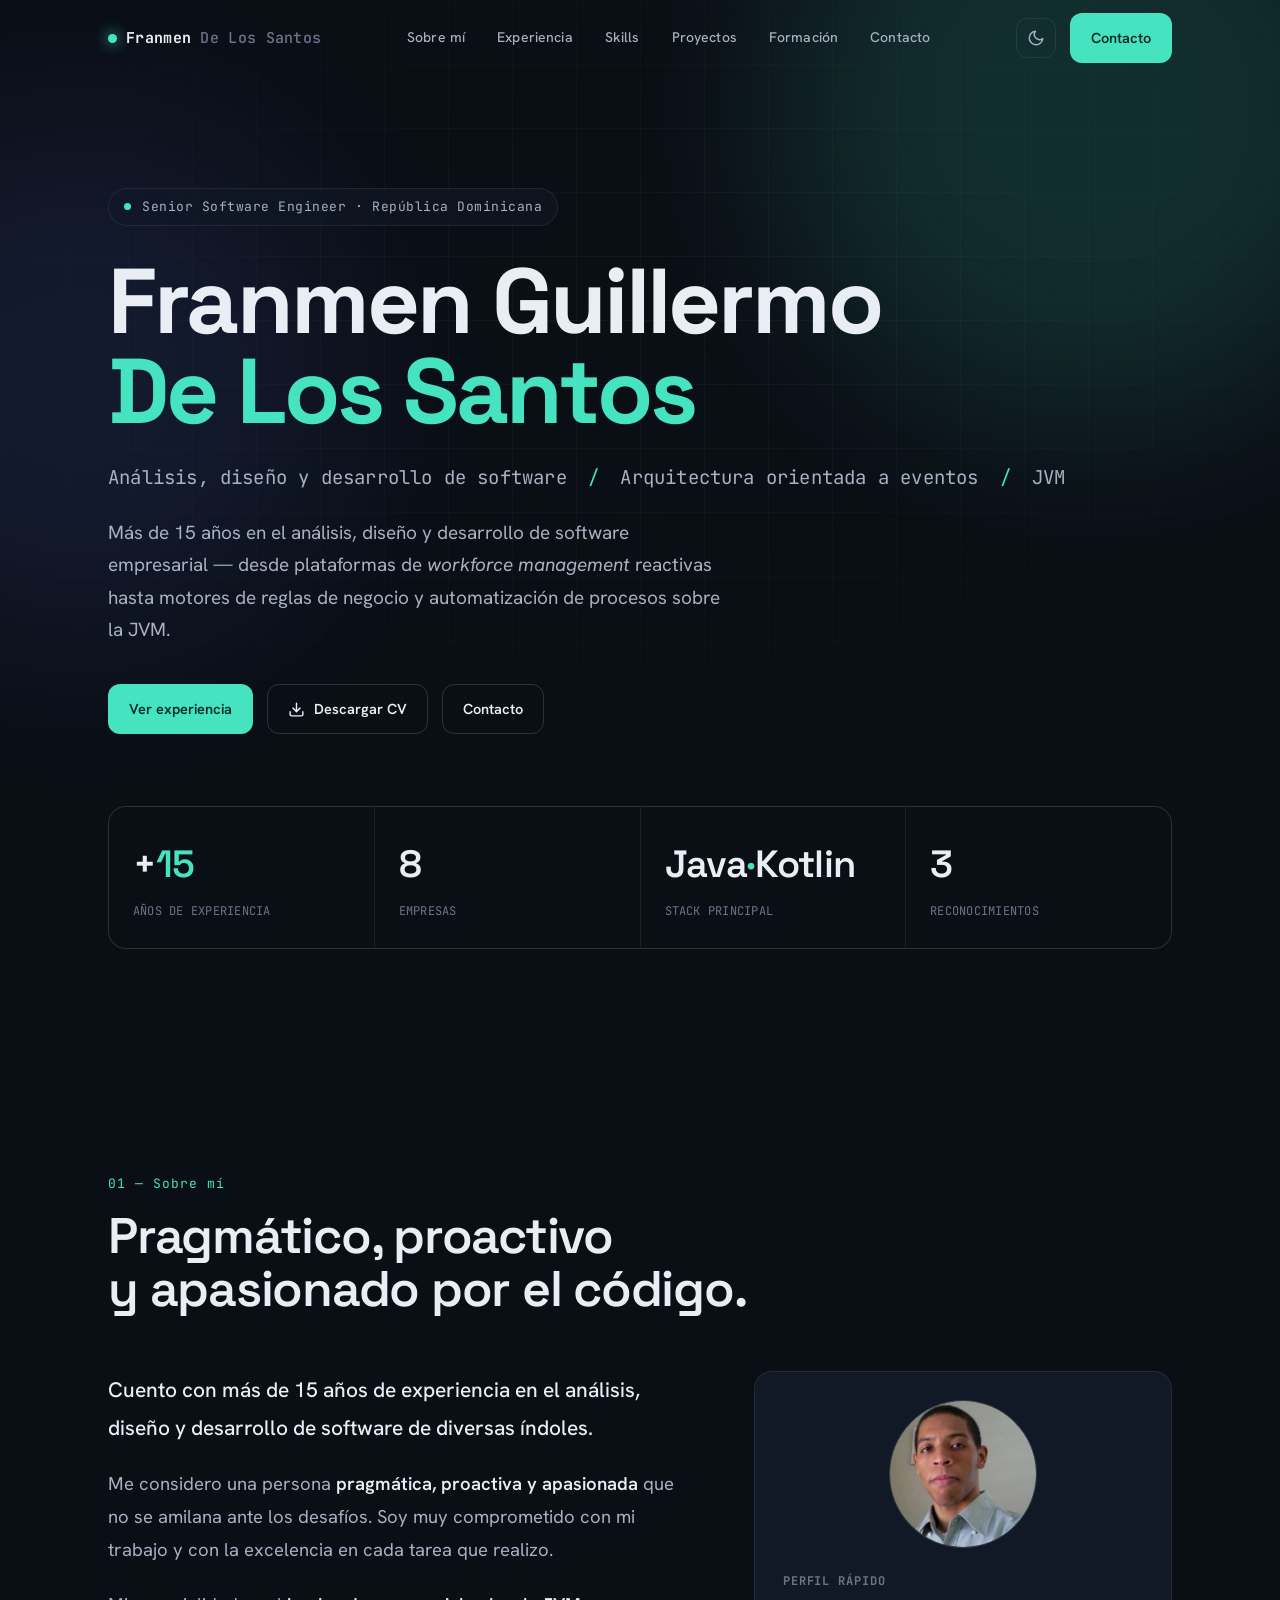
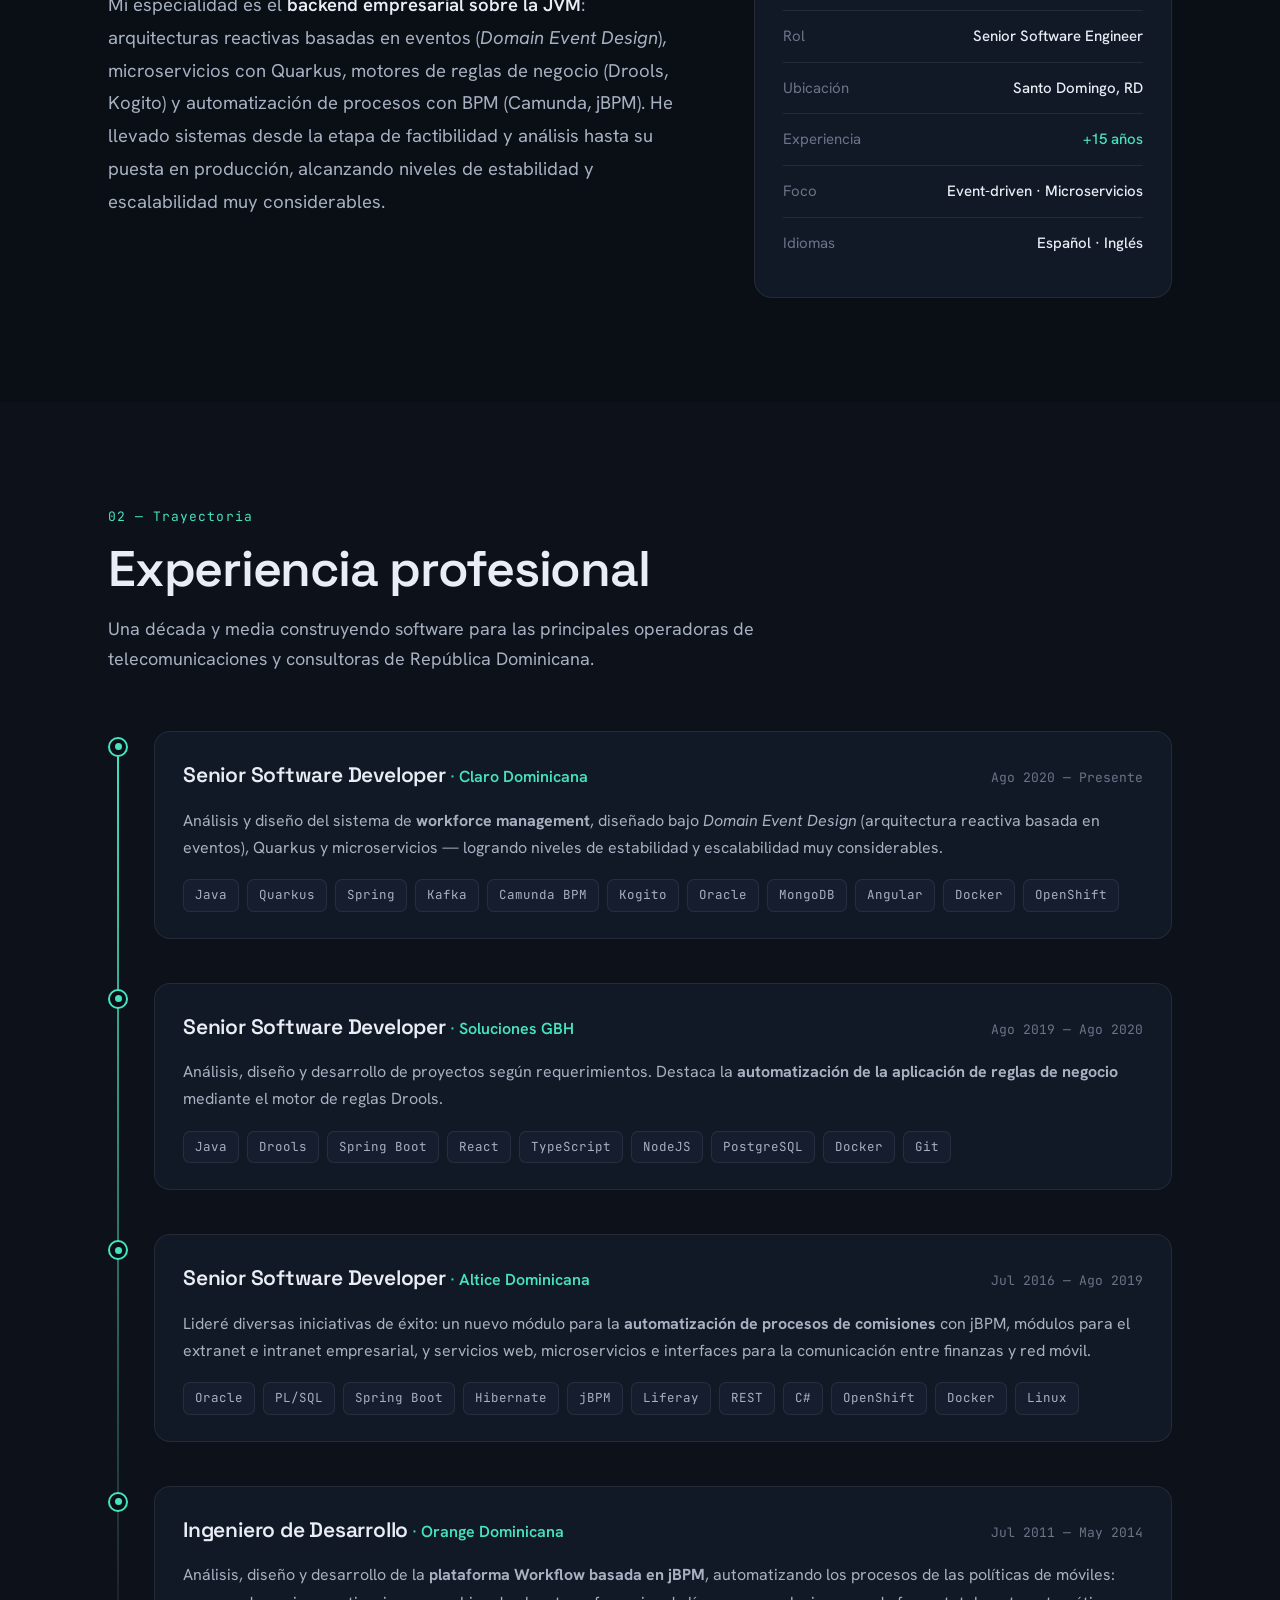
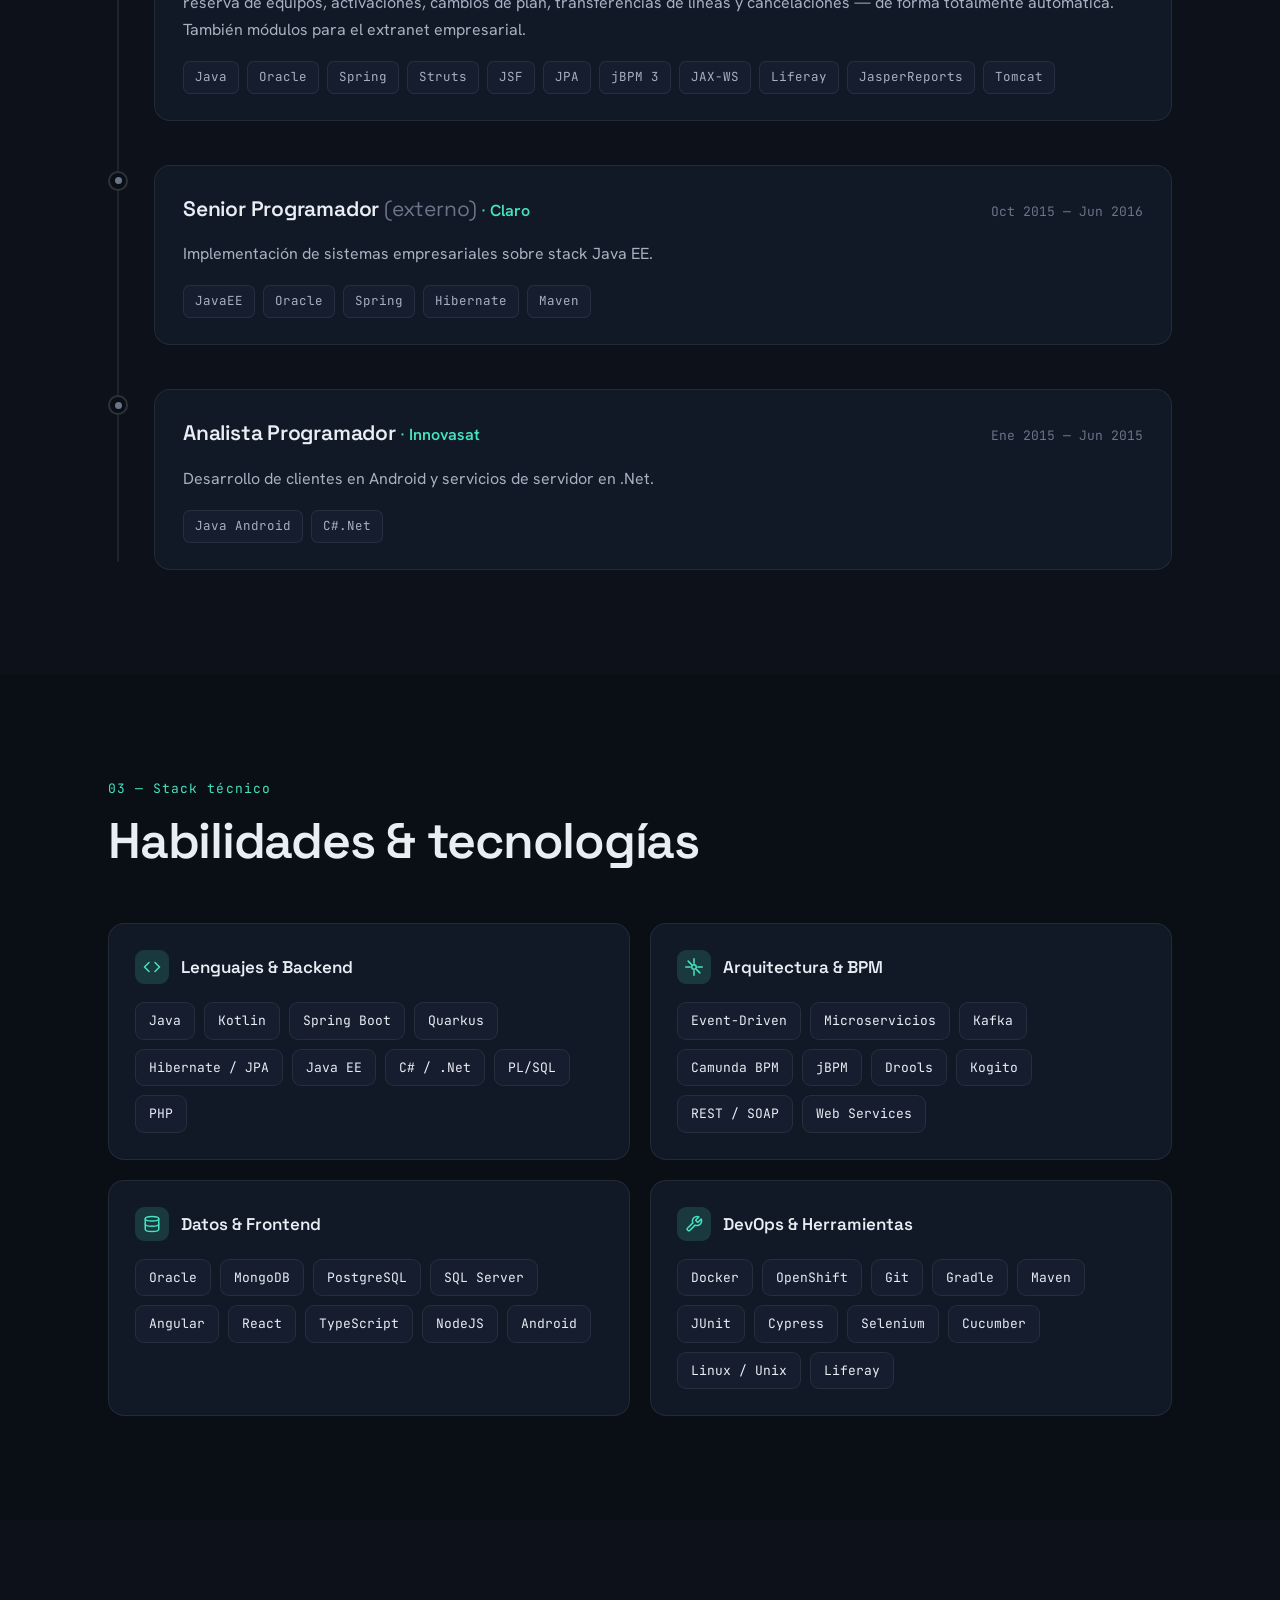
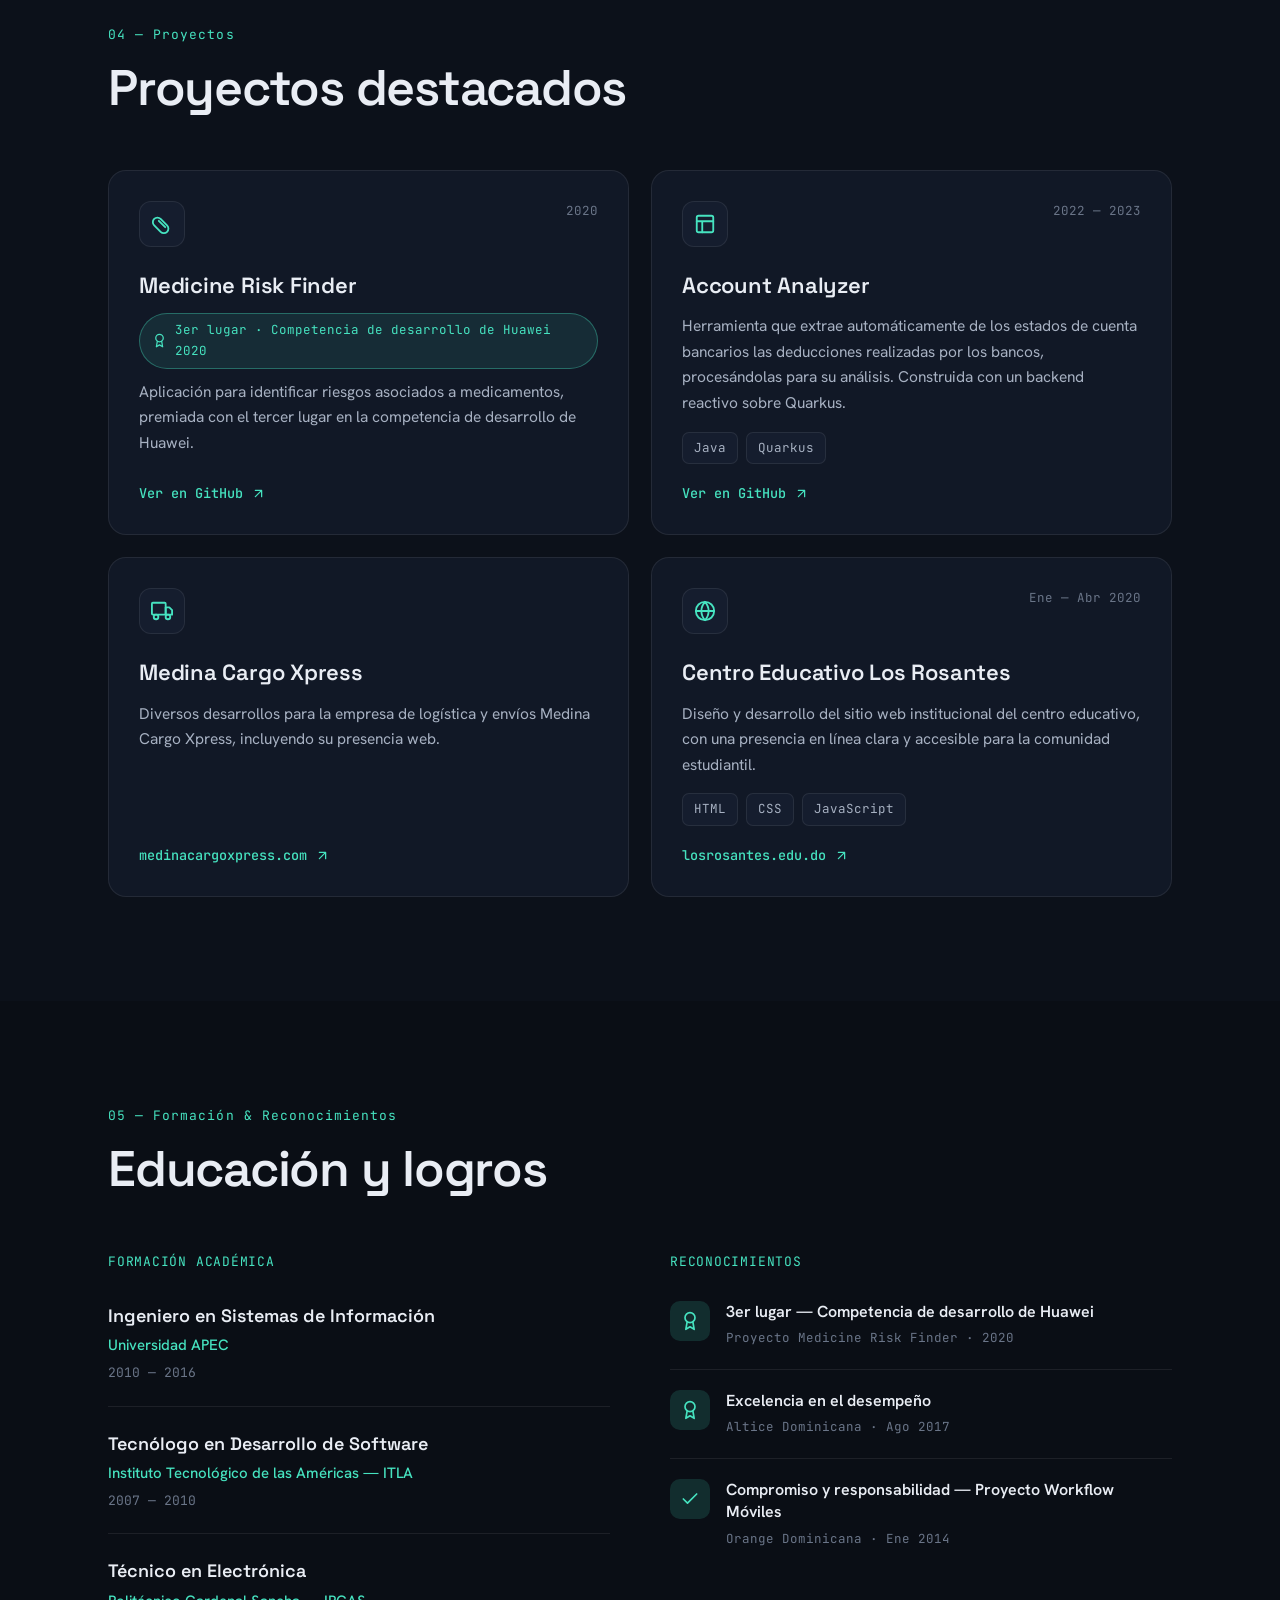
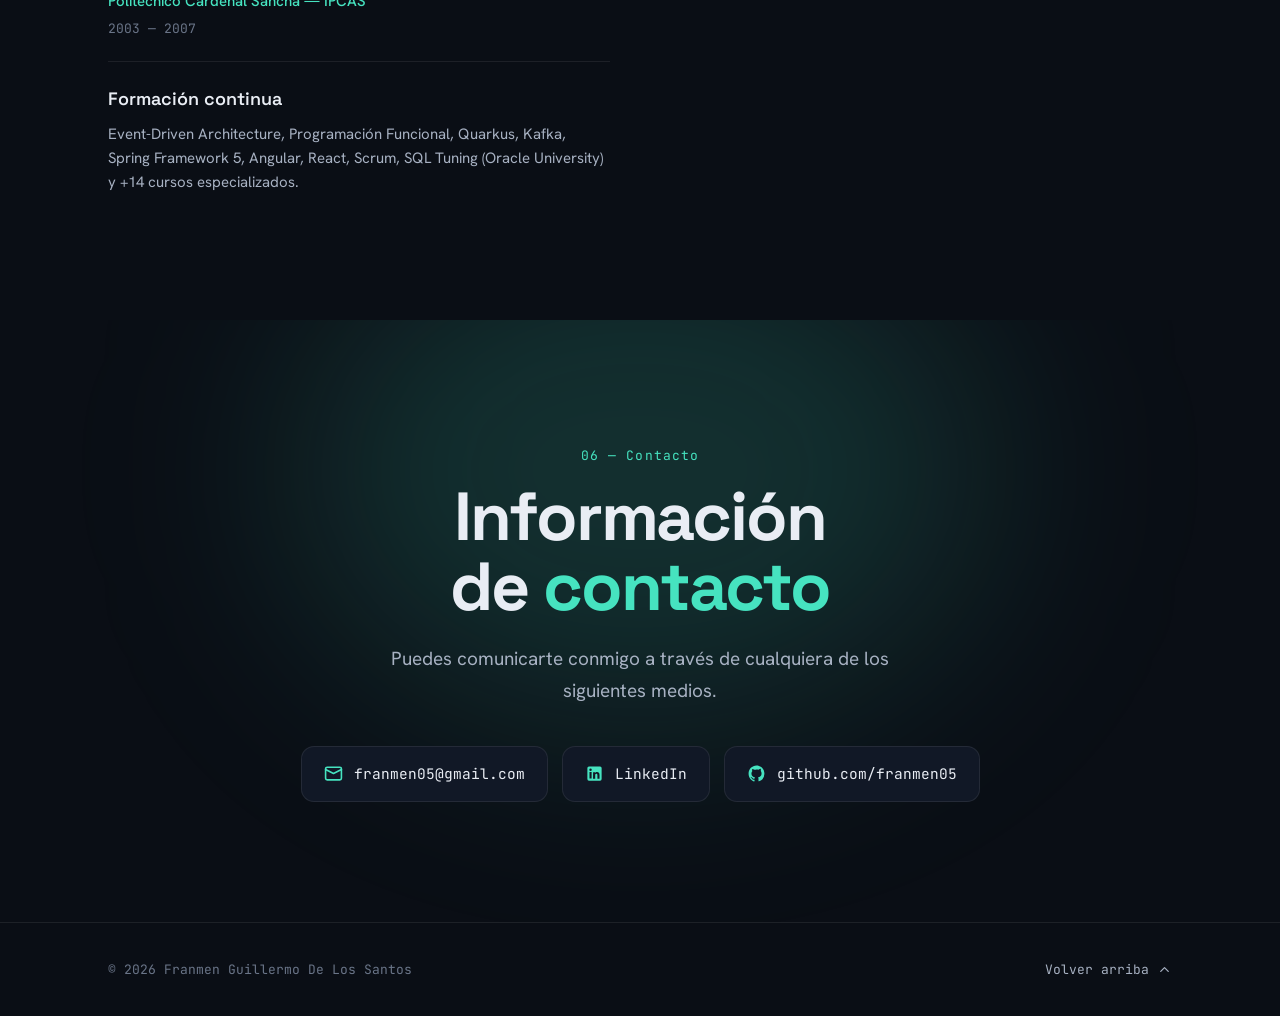
==== commit 840b36bb: "Add CV webpage - Include `cv.html` to showcase a professional CV - Add JavaScript for dynamic asset " ====
--- a/index.html
+++ b/index.html
@@ -1,330 +1,446 @@
 <!DOCTYPE html>
-<html lang="es">
+<html lang="es" data-theme="dark">
 <head>
-  <meta charset="utf-8">
-  <meta name="viewport" content="width=device-width, initial-scale=1.0">
-
-  <!-- Primary Meta Tags -->
-  <title>Franmen Guillermo De Los Santos — Senior Software Engineer</title>
-  <meta name="title" content="Franmen Guillermo De Los Santos — Senior Software Engineer">
-  <meta name="description" content="Senior Software Engineer con más de 15 años de experiencia en arquitectura orientada a eventos, microservicios, Java, Kotlin, Quarkus y sistemas empresariales sobre la JVM. Santo Domingo, República Dominicana.">
-  <meta name="keywords" content="Franmen Guillermo De Los Santos, Senior Software Engineer, Desarrollador Java, Kotlin, Quarkus, Microservicios, Arquitectura orientada a eventos, Event-Driven, Spring Boot, Kafka, Camunda BPM, Drools, Kogito, JVM, República Dominicana, Santo Domingo">
-  <meta name="author" content="Franmen Guillermo De Los Santos">
-  <meta name="robots" content="index, follow, max-image-preview:large, max-snippet:-1, max-video-preview:-1">
-  <meta name="language" content="Spanish">
-  <meta name="theme-color" content="#0a0e15">
-  <link rel="canonical" href="https://franmen.com/">
-
-  <!-- Favicon -->
-  <link rel="icon" type="image/svg+xml" href="data:image/svg+xml,%3Csvg xmlns='http://www.w3.org/2000/svg' viewBox='0 0 1200 800'%3E%3Crect width='1200' height='800' fill='%230a0e15'/%3E%3Cg fill='none' stroke='%2346e3c0' stroke-width='34' stroke-linecap='round' stroke-linejoin='round'%3E%3Cpolyline points='470,300 360,400 470,500'/%3E%3Cpolyline points='730,300 840,400 730,500'/%3E%3C/g%3E%3Ccircle cx='600' cy='400' r='20' fill='%2346e3c0'/%3E%3C/svg%3E">
-
-  <!-- Open Graph / Facebook -->
-  <meta property="og:type" content="website">
-  <meta property="og:url" content="https://franmen.com/">
-  <meta property="og:title" content="Franmen Guillermo De Los Santos — Senior Software Engineer">
-  <meta property="og:description" content="Senior Software Engineer con más de 15 años de experiencia en arquitectura orientada a eventos, microservicios, Java, Kotlin y Quarkus sobre la JVM. Santo Domingo, República Dominicana.">
-  <meta property="og:site_name" content="Franmen Guillermo De Los Santos">
-  <meta property="og:locale" content="es_DO">
-  <meta property="og:image" content="https://franmen.com/og-image.png">
-  <meta property="og:image:width" content="1200">
-  <meta property="og:image:height" content="630">
-  <meta property="og:image:alt" content="Franmen Guillermo De Los Santos — Senior Software Engineer">
-
-  <!-- Twitter -->
-  <meta name="twitter:card" content="summary_large_image">
-  <meta name="twitter:url" content="https://franmen.com/">
-  <meta name="twitter:title" content="Franmen Guillermo De Los Santos — Senior Software Engineer">
-  <meta name="twitter:description" content="Senior Software Engineer con más de 15 años de experiencia en arquitectura orientada a eventos, microservicios, Java, Kotlin y Quarkus sobre la JVM. Santo Domingo, República Dominicana.">
-  <meta name="twitter:image" content="https://franmen.com/og-image.png">
-  <meta name="twitter:image:alt" content="Franmen Guillermo De Los Santos — Senior Software Engineer">
-
-  <!-- Structured Data: Person -->
-  <script type="application/ld+json">
-  {
-    "@context": "https://schema.org",
-    "@type": "Person",
-    "name": "Franmen Guillermo De Los Santos",
-    "url": "https://franmen.com/",
-    "jobTitle": "Senior Software Engineer",
-    "email": "mailto:franmen05@gmail.com",
-    "description": "Senior Software Engineer con más de 15 años de experiencia en arquitectura orientada a eventos, microservicios y sistemas empresariales sobre la JVM.",
-    "address": {
-      "@type": "PostalAddress",
-      "addressLocality": "Santo Domingo",
-      "addressCountry": "DO"
-    },
-    "worksFor": {
-      "@type": "Organization",
-      "name": "Claro Dominicana"
-    },
-    "alumniOf": [
-      { "@type": "CollegeOrUniversity", "name": "Universidad APEC" },
-      { "@type": "EducationalOrganization", "name": "Instituto Tecnológico de las Américas (ITLA)" }
-    ],
-    "sameAs": [
-      "https://github.com/franmen05"
-    ],
-    "knowsLanguage": ["es", "en"],
-    "knowsAbout": [
-      "Java",
-      "Kotlin",
-      "Quarkus",
-      "Spring Boot",
-      "Microservicios",
-      "Arquitectura orientada a eventos",
-      "Apache Kafka",
-      "Camunda BPM",
-      "Drools",
-      "Kogito",
-      "Software Engineering"
-    ]
-  }
-  </script>
-
-  <!-- Structured Data: Website -->
-  <script type="application/ld+json">
-  {
-    "@context": "https://schema.org",
-    "@type": "WebSite",
-    "name": "Franmen Guillermo De Los Santos",
-    "url": "https://franmen.com/"
-  }
-  </script>
-  <style>
-    * { margin: 0; padding: 0; box-sizing: border-box; }
-    body { background: #0a0e15; display: flex; align-items: center; justify-content: center; min-height: 100vh; font-family: -apple-system, BlinkMacSystemFont, sans-serif; }
-    #__bundler_loading { position: fixed; bottom: 20px; right: 20px; font: 13px/1.4 -apple-system, BlinkMacSystemFont, sans-serif; color: #666; background: #fff; padding: 8px 14px; border-radius: 8px; box-shadow: 0 1px 4px rgba(0,0,0,0.12); z-index: 10000; }
-    #__bundler_thumbnail { position: fixed; inset: 0; width: 100%; height: 100%; display: flex; align-items: center; justify-content: center; background: #0a0e15; z-index: 9999; }
-    #__bundler_thumbnail svg { width: 100%; height: 100%; object-fit: contain; }
-    #__bundler_placeholder { color: #999; font-size: 14px; }
-  </style>
-  <noscript>
-    <style>#__bundler_loading { display: none; }</style>
-    <div style="position:fixed;bottom:12px;left:12px;font:13px/1.4 -apple-system,BlinkMacSystemFont,sans-serif;color:#999;background:rgba(255,255,255,0.9);padding:6px 12px;border-radius:6px;box-shadow:0 1px 4px rgba(0,0,0,0.08);z-index:10000;">
-      This page requires JavaScript to display.
-    </div>
-  </noscript>
+<meta charset="UTF-8" />
+<meta name="viewport" content="width=device-width, initial-scale=1.0" />
+<title>Franmen Guillermo De Los Santos — Senior Software Engineer</title>
+<meta name="description" content="Senior Software Engineer con más de 15 años de experiencia en arquitectura event-driven, microservicios, Java, Kotlin, Quarkus y sistemas empresariales. República Dominicana." />
+<meta property="og:type" content="profile" />
+<meta property="og:title" content="Franmen Guillermo De Los Santos — Senior Software Engineer" />
+<meta property="og:description" content="Más de 15 años en análisis, diseño y desarrollo de software empresarial: arquitectura orientada a eventos, microservicios, Java, Kotlin y Quarkus." />
+<meta name="author" content="Franmen Guillermo De Los Santos" />
+<meta name="robots" content="index, follow" />
+<meta name="theme-color" content="#0a0e15" />
+<meta property="og:locale" content="es_DO" />
+<meta property="profile:first_name" content="Franmen Guillermo" />
+<meta property="profile:last_name" content="De Los Santos" />
+<meta name="twitter:card" content="summary" />
+<meta name="twitter:title" content="Franmen Guillermo De Los Santos — Senior Software Engineer" />
+<meta name="twitter:description" content="Más de 15 años en análisis, diseño y desarrollo de software empresarial: arquitectura orientada a eventos, microservicios, Java, Kotlin y Quarkus." />
+<link rel="icon" href="data:image/svg+xml,%3Csvg xmlns='http://www.w3.org/2000/svg' viewBox='0 0 64 64'%3E%3Crect width='64' height='64' rx='14' fill='%230a0e15'/%3E%3Ctext x='32' y='42' text-anchor='middle' font-family='monospace' font-size='28' font-weight='bold' fill='%2346e3c0'%3EFG%3C/text%3E%3C/svg%3E" />
+<link rel="preconnect" href="https://fonts.googleapis.com" />
+<link rel="preconnect" href="https://fonts.gstatic.com" crossorigin />
+<link href="https://fonts.googleapis.com/css2?family=Space+Grotesk:wght@400;500;600;700&family=Hanken+Grotesk:wght@400;500;600;700&family=JetBrains+Mono:wght@400;500&display=swap" rel="stylesheet" />
+<link rel="stylesheet" href="styles.css" />
+<template id="__bundler_thumbnail" data-bg-color="#0a0e15">
+  <svg viewBox="0 0 1200 800" xmlns="http://www.w3.org/2000/svg">
+    <rect width="1200" height="800" fill="#0a0e15"/>
+    <g fill="none" stroke="#46e3c0" stroke-width="34" stroke-linecap="round" stroke-linejoin="round">
+      <polyline points="470,300 360,400 470,500"/>
+      <polyline points="730,300 840,400 730,500"/>
+    </g>
+    <circle cx="600" cy="400" r="20" fill="#46e3c0"/>
+    <text x="600" y="640" text-anchor="middle" font-family="'Space Grotesk', sans-serif" font-size="64" font-weight="700" fill="#e9edf4">FG</text>
+  </svg>
+</template>
+<script type="application/ld+json">
+{
+  "@context": "https://schema.org",
+  "@type": "Person",
+  "name": "Franmen Guillermo De Los Santos",
+  "jobTitle": "Senior Software Engineer",
+  "worksFor": { "@type": "Organization", "name": "Claro Dominicana" },
+  "address": { "@type": "PostalAddress", "addressLocality": "Santo Domingo", "addressCountry": "DO" },
+  "email": "mailto:franmen05@gmail.com",
+  "alumniOf": [
+    { "@type": "CollegeOrUniversity", "name": "Universidad APEC" },
+    { "@type": "CollegeOrUniversity", "name": "Instituto Tecnológico de las Américas (ITLA)" }
+  ],
+  "knowsAbout": ["Java", "Kotlin", "Quarkus", "Spring Boot", "Arquitectura orientada a eventos", "Microservicios", "Camunda BPM", "Drools", "Oracle", "MongoDB"],
+  "sameAs": [
+    "https://www.linkedin.com/in/franmen-guillermo-de-los-santos-4773b120",
+    "https://github.com/franmen05"
+  ]
+}
+</script>
 </head>
 <body>
-  <noscript>
-    <main style="position:fixed;inset:0;z-index:10001;overflow:auto;background:#0a0e15;color:#e9edf4;font-family:-apple-system,BlinkMacSystemFont,sans-serif;line-height:1.6;padding:48px 20px;">
-      <article style="max-width:760px;margin:0 auto;">
-        <header>
-          <h1 style="font-size:2rem;margin-bottom:4px;">Franmen Guillermo De Los Santos</h1>
-          <p style="color:#46e3c0;font-weight:600;margin-bottom:16px;">Senior Software Engineer · Santo Domingo, República Dominicana</p>
-          <p>Más de 15 años en el análisis, diseño y desarrollo de software empresarial — desde plataformas de workforce management reactivas hasta motores de reglas de negocio y automatización de procesos sobre la JVM. Especializado en arquitecturas reactivas basadas en eventos (Domain Event Design), microservicios con Quarkus, motores de reglas (Drools, Kogito) y BPM (Camunda, jBPM).</p>
-        </header>
-
-        <section>
-          <h2 style="margin-top:32px;">Experiencia profesional</h2>
-          <ul>
-            <li><strong>Senior Software Developer · Claro Dominicana</strong> (Ago 2020 — Presente). Análisis y diseño del sistema de workforce management bajo Domain Event Design (arquitectura reactiva basada en eventos), Quarkus y microservicios. Stack: Java, Quarkus, Spring, Kafka, Camunda BPM, Kogito, Oracle, MongoDB, Angular, Docker, OpenShift.</li>
-            <li><strong>Senior Software Developer · Soluciones GBH</strong> (Ago 2019 — Ago 2020). Automatización de la aplicación de reglas de negocio mediante el motor Drools. Stack: Java, Drools, Spring Boot, React, TypeScript, NodeJS, PostgreSQL, Docker.</li>
-            <li><strong>Senior Software Developer · Altice Dominicana</strong> (Jul 2016 — Ago 2019). Automatización de procesos de comisiones con jBPM, módulos de extranet e intranet, web services y microservicios. Stack: Oracle, PL/SQL, Spring Boot, Hibernate, jBPM, Liferay, REST, C#, OpenShift.</li>
-            <li><strong>Senior Programador (externo) · Claro</strong> (Oct 2015 — Jun 2016). Sistemas empresariales sobre stack Java EE.</li>
-            <li><strong>Analista Programador · Innovasat</strong> (Ene 2015 — Jun 2015). Clientes Android y servicios de servidor en .Net.</li>
-            <li><strong>Ingeniero de Desarrollo · Orange Dominicana</strong> (Jul 2011 — May 2014). Plataforma Workflow basada en jBPM para automatizar políticas de móviles. Stack: Java, Oracle, Spring, Struts, JSF, JPA, jBPM, JAX-WS, Liferay.</li>
-          </ul>
-        </section>
-
-        <section>
-          <h2 style="margin-top:32px;">Habilidades &amp; tecnologías</h2>
-          <p><strong>Lenguajes &amp; Backend:</strong> Java, Kotlin, Spring Boot, Quarkus, Hibernate/JPA, Java EE, C#/.Net, PL/SQL, PHP.</p>
-          <p><strong>Arquitectura &amp; BPM:</strong> Event-Driven, Microservicios, Kafka, Camunda BPM, jBPM, Drools, Kogito, REST/SOAP, Web Services.</p>
-          <p><strong>Datos &amp; Frontend:</strong> Oracle, MongoDB, PostgreSQL, SQL Server, Angular, React, TypeScript, NodeJS, Android.</p>
-          <p><strong>DevOps &amp; Herramientas:</strong> Docker, OpenShift, Git, Gradle, Maven, JUnit, Cypress, Selenium, Cucumber, Linux/Unix, Liferay.</p>
-        </section>
-
-        <section>
-          <h2 style="margin-top:32px;">Proyectos destacados</h2>
-          <ul>
-            <li><strong>Account Analyzer</strong> (2022—2023): extrae automáticamente las deducciones de estados de cuenta bancarios para su análisis. Backend reactivo sobre Quarkus.</li>
-            <li><strong>Centro Educativo Los Rosantes</strong> (2020): diseño y desarrollo del sitio web institucional. HTML, CSS, JavaScript.</li>
-          </ul>
-        </section>
-
-        <section>
-          <h2 style="margin-top:32px;">Formación</h2>
-          <ul>
-            <li>Ingeniero en Sistemas de Información — Universidad APEC (2010—2016).</li>
-            <li>Tecnólogo en Desarrollo de Software — Instituto Tecnológico de las Américas, ITLA (2007—2010).</li>
-            <li>Técnico en Electrónica — Politécnico Cardenal Sancha, IPCAS (2003—2007).</li>
-          </ul>
-        </section>
-
-        <section>
-          <h2 style="margin-top:32px;">Contacto</h2>
-          <p>Email: <a style="color:#46e3c0;" href="mailto:franmen05@gmail.com">franmen05@gmail.com</a></p>
-          <p>GitHub: <a style="color:#46e3c0;" href="https://github.com/franmen05">github.com/franmen05</a></p>
-        </section>
-
-        <footer style="margin-top:40px;color:#999;font-size:0.85rem;">
-          <p>© 2026 Franmen Guillermo De Los Santos. Esta versión es un resumen accesible; la experiencia completa e interactiva requiere JavaScript.</p>
-        </footer>
-      </article>
-    </main>
-  </noscript>
-
-  <div id="__bundler_thumbnail">
-  <svg viewBox="0 0 1200 800" xmlns="http://www.w3.org/2000/svg">
-    <rect width="1200" height="800" fill="#0a0e15"></rect>
-    <g fill="none" stroke="#46e3c0" stroke-width="34" stroke-linecap="round" stroke-linejoin="round">
-      <polyline points="470,300 360,400 470,500"></polyline>
-      <polyline points="730,300 840,400 730,500"></polyline>
-    </g>
-    <circle cx="600" cy="400" r="20" fill="#46e3c0"></circle>
-    <text x="600" y="640" text-anchor="middle" font-family="'Space Grotesk', sans-serif" font-size="64" font-weight="700" fill="#e9edf4">FG</text>
-  </svg>
-</div>
-  <div id="__bundler_loading">Unpacking...</div>
-
-  <script>
-    
-document.addEventListener('DOMContentLoaded', async function() {
-  const loading = document.getElementById('__bundler_loading');
-  function setStatus(msg) { if (loading) loading.textContent = msg; }
-
-  // Error sink persists across replaceWith since it's on window, not the DOM.
-  window.addEventListener('error', function(e) {
-    var p = document.body || document.documentElement;
-    var d = document.getElementById('__bundler_err') || p.appendChild(document.createElement('div'));
-    d.id = '__bundler_err';
-    d.style.cssText = 'position:fixed;bottom:12px;left:12px;right:12px;font:12px/1.4 ui-monospace,monospace;background:#2a1215;color:#ff8a80;padding:10px 14px;border-radius:8px;border:1px solid #5c2b2e;z-index:99999;white-space:pre-wrap;max-height:40vh;overflow:auto';
-    d.textContent = (d.textContent ? d.textContent + String.fromCharCode(10) : '') +
-      '[bundle] ' + (e.message || e.type) +
-      (e.filename ? ' (' + e.filename.slice(0, 60) + ':' + e.lineno + ')' : '');
-  }, true);
-
-  try {
-    const manifestEl = document.querySelector('script[type="__bundler/manifest"]');
-    const templateEl = document.querySelector('script[type="__bundler/template"]');
-    if (!manifestEl || !templateEl) {
-      setStatus('Error: missing bundle data');
-      console.error('[bundler] Missing script tags — manifestEl:', !!manifestEl, 'templateEl:', !!templateEl);
-      return;
-    }
-
-    const manifest = JSON.parse(manifestEl.textContent);
-    let template = JSON.parse(templateEl.textContent);
-
-    const uuids = Object.keys(manifest);
-    setStatus('Unpacking ' + uuids.length + ' assets...');
-
-    const blobUrls = {};
-    await Promise.all(uuids.map(async (uuid) => {
-      const entry = manifest[uuid];
-      try {
-        const binaryStr = atob(entry.data);
-        const bytes = new Uint8Array(binaryStr.length);
-        for (let i = 0; i < binaryStr.length; i++) bytes[i] = binaryStr.charCodeAt(i);
-
-        let finalBytes = bytes;
-        if (entry.compressed) {
-          if (typeof DecompressionStream !== 'undefined') {
-            const ds = new DecompressionStream('gzip');
-            const writer = ds.writable.getWriter();
-            const reader = ds.readable.getReader();
-            writer.write(bytes);
-            writer.close();
-            const chunks = [];
-            let totalLen = 0;
-            while (true) {
-              const { done, value } = await reader.read();
-              if (done) break;
-              chunks.push(value);
-              totalLen += value.length;
-            }
-            finalBytes = new Uint8Array(totalLen);
-            let offset = 0;
-            for (const chunk of chunks) { finalBytes.set(chunk, offset); offset += chunk.length; }
-          } else {
-            console.warn('DecompressionStream not available, asset ' + uuid + ' may not render');
-          }
-        }
-
-        blobUrls[uuid] = URL.createObjectURL(new Blob([finalBytes], { type: entry.mime }));
-      } catch (err) {
-        console.error('Failed to decode asset ' + uuid + ':', err);
-        blobUrls[uuid] = URL.createObjectURL(new Blob([], { type: entry.mime }));
-      }
-    }));
-
-    const extResEl = document.querySelector('script[type="__bundler/ext_resources"]');
-    const extResources = extResEl ? JSON.parse(extResEl.textContent) : [];
-    const resourceMap = {};
-    for (const entry of extResources) {
-      if (blobUrls[entry.uuid]) resourceMap[entry.id] = blobUrls[entry.uuid];
-    }
-
-    setStatus('Rendering...');
-    for (const uuid of uuids) template = template.split(uuid).join(blobUrls[uuid]);
-
-    // Strip integrity + crossorigin — blob URLs from a file:// document inherit
-    // a null origin, so crossorigin forces a CORS fetch that SRI then rejects.
-    // The manifest bytes are ours; SRI protects against CDN compromise, not this.
-    template = template.replace(/\s+integrity="[^"]*"/gi, '').replace(/\s+crossorigin="[^"]*"/gi, '');
-
-    const resourceScript = '<script>window.__resources = ' +
-      JSON.stringify(resourceMap).split('</' + 'script>').join('<\\/' + 'script>') +
-      ';</' + 'script>';
-    // Inject after <head> so the DOCTYPE stays first; prepending the script
-    // would push the parser into quirks mode. DOMParser always emits a <head>
-    // (synthesizing one if the source HTML omitted it) but may carry
-    // attributes through, so match the full opening tag. slice() rather than
-    // replace() keeps us clear of $-pattern substitution in resourceScript.
-    const headOpen = template.match(/<head[^>]*>/i);
-    if (headOpen) {
-      const i = headOpen.index + headOpen[0].length;
-      template = template.slice(0, i) + resourceScript + template.slice(i);
-    }
-
-    // Parse the template and swap the root element. Scripts inserted via
-    // DOMParser/replaceWith are inert per spec — re-create each with
-    // createElement so they execute, awaiting onload for src scripts to
-    // preserve ordering (React before ReactDOM before Babel before text/babel).
-    const doc = new DOMParser().parseFromString(template, 'text/html');
-    document.documentElement.replaceWith(doc.documentElement);
-    const dead = Array.from(document.scripts);
-    for (const old of dead) {
-      const s = document.createElement('script');
-      for (const a of old.attributes) s.setAttribute(a.name, a.value);
-      s.textContent = old.textContent;
-      // text/babel scripts with a src: fetch and inline. transformScriptTags
-      // does XHR against the src, but blob:null/ from a file:// origin is
-      // silently dropped. Inlining makes it a plain inline babel script,
-      // which transformScriptTags handles unconditionally.
-      if ((s.type === 'text/babel' || s.type === 'text/jsx') && s.src) {
-        const r = await fetch(s.src);
-        s.textContent = await r.text();
-        s.removeAttribute('src');
-      }
-      const p = s.src ? new Promise(function(r) { s.onload = s.onerror = r; }) : null;
-      old.replaceWith(s);
-      if (p) await p;
-    }
-    // Babel standalone auto-transforms type=text/babel on DOMContentLoaded,
-    // which fired before we swapped the document. Trigger manually if present.
-    if (window.Babel && typeof window.Babel.transformScriptTags === 'function') {
-      window.Babel.transformScriptTags();
-    }
-  } catch (err) {
-    setStatus('Error unpacking: ' + err.message);
-    console.error('Bundle unpack error:', err);
-  }
-});
-
-  </script>
-
-  <script type="__bundler/manifest">
-{"d28fe49b-e5cd-48cf-a4d5-f549ced5ed47":{"mime":"application/javascript","compressed":true,"data":"H4sIAAAAAAAAE51XzW7bRhC++ykGLBCQrkQpaQq0VpVCSR00RZIWcS5B4MN4d0RttNxVdodKVMdAH6Iv0EcocuvVb9InKZZ/ImXJMeqDLZOz8/PNN9+ORsfw1KHJycC/f/wJyjA5FEJZQx4kafCKlYXj0VE8L4xgZQ3ECVweAUSFJ/DslOBocnQEMDqG4XA4hNeUIwiNzo6sF4Wz1ePj0RHAGh04axmmIK0ocjKcNh9ONYU/k9rM45okTMEUWodn7DZw2T7VVqA+Y+swozQjfsaUx9E8G/KCcoqSCVyBQBYLiCmBy6sjADWHuDyelCmknnjG7NRFwRRHEhnrw4MqSlJWFVJhm2Waujm/L8htzkiTYOviKC0PDiu7KJnU0ar/K7ig9pKilKdrMvxceSZDLo6EVmIZDWAX4fATwhv6GAArk84OJZ3AdDqFSKtswRH8CJFEt4zgpHk0qR1+qfQQLGmMK8x7WPsbWDdnbiIOcFW6uurS4yWuT8Db/MIhoIYFCnLghbNa7xDF4Po2zA2uK6hb3Kw5K/[base64]/5Ux5H6mIDjw6dNBiU+FVmS4MqxQnlsHcXCngtI1NaSaTMYLGML9CSh4NIXxBNRw2NdH0t0zb9X5pPPSwRRIB918bAsjlcmelMFfkeC4FbrAFJeyXcEPoaBjGKffPww8d+mFZbY5PILxNmpQh91eqpYxpcy2JfhVQD1WA7jfvq/F8c7i0cH+kH4cdOLIq9+p7+T2E9qi3GM/GsFvTuXkQnwCdugD9Bo3tuABCGvAUdggDFsfCE/vC/I8MyrHwKCnDnPqrxEHbHqR6/o88WuVky047qHx3fjW1w/H4yb5VyRBEnjKCqckyhMwKBFW5HI0JKgaXltVpy28L6j83Pd+85LutLrsdJLOrTtFsejYkg7VHiBNq3M3eB/4HkgygAcPykJ6UuFRM0pbFVWrA5bSBGRCa8IF2lcHT2VC/18cagdvlTyvBSK4DTfFC1zBFC6vwrPb1KW9WQCjfVBhV1xU2PVwZ+tZOJo3sxYGV8kwqUqmYoFuxvG43oW+ipIms7dK1t25n5wHlyWsewSulHbqCdzK+q3CNWvE1+1isaN546RUj2++nbQOROEcGe7sstA2Yg8Avn+B+dTO54GAQZymIZuk49HvYKNk/94C+PXiHQlOl7TxcY3GPtiX26gNZsvzPXdzSbAgJ8sS5DqTnbvyzppWwX1I03od6ZF/dv23BanM9V+5ErtfMDbdxSaj5tZ5vHkm42hD6LY7zSaBTcr0kZ/YUrhCj+gD/IQc5jgjflpo/YbQhfhXSfj9H02KWuozDQAA"},"2391e850-6e1d-4cac-8de4-297801d9c63f":{"mime":"font/woff2","compressed":false,"data":"d09GMgABAAAAAAZsABIAAAAADDgAAAYHAAEAAAAAAAAAAAAAAAAAAAAAAAAAAAAAGhYbZhwoP0hWQVJpBmA/U1RBVIE4AFwvbBEICoJ8gkMLFAAwhCoBNgIkAyIEIAWGUAdiG68KUdTLyWk1sp+HsTHrsalxlzvidBjtlIpFLBhNN8RP3uqxnuL57/frc+1zbzcPv+FABwhQkbNhRcqE1VRc6hu01ubVCGkjKrZ2KkiH0ImU4M2P2syBhZifOKly6vqvh4qKAVmK2u39jweaQYj9zzHjv7Yqyr9o2vOBDXhCo2jMvMgELPAAiiqaD/Qq8QAP7Jb0Sgo4vUovDyseoWAJKBFNBHMHOl5duLi+j+qTNHJQ1WENQ8gTMnCQRxBdmYqpshEcaJco0URpSojPCtyDHUxuSmIVgjuAQzEA2GhqpLtQHkYdx2n96vbHUFsx8ls0xUuAIGwW9QMcBTjXNPTaj5iKpj6fMsAV8VJyN5pjwdGboNyjS9/cFr4w9wW9tV4D7Xeii0G+BuQf8hNYaSKmCoM5DlSvqFqUAI99aiWKYrBypFNdat81y50HBCQehJxffma2HAltYKXnC1Df1CdH2YP8cd06edLOn7YVc9Y+NG+isuDPUWgYNMGguxSsN1XGVs7z7FjJ1U6MAf0J/BJ/YYlncOJJgQRnt2CjEoOZ6anoAQH5AuxGS5HAPrTCzyCNHAnSyRcgI7IHMqZuBTKhvgGZ0lYgM9qHQGQNwwEzsBlz3AbeBLswgFKfwxV1kd4nfRvllVuzaOvq/kpquXiipLcUa85LS5XFdPzt2wS3xKl07UawHDunnHCnd/HNmy2EFhr8UMmBIw2mm88rxt/0Ktlxp/GtW2DZyNaOoRVdpQil5VLZdSXa7mbA/Xn3B7hVzq8EvXxvineP6y5EXIwIWOGYIzjngKsiSQsKr4pyPLetDRWtO/VLFdnYgtjb+Wa77CHFTTahEIpHhkHYBbfAKsblkQfjlcCOT/bgmyKSoyt9AvODmU0M+Hl2TawcOxHOvsjOSIyNZu3cPez7R8VnxWOQPBiCiYl/[base64]/FDTBwgTRN/P0h0FJEW39/uHMOjvXst15N69680ZH37pHvP/6T2XgEg9jPXY7+d7LSCuHz+xGBefDbRxS/fOzj5796Hy3x/sYtG430xw+djg89e3QZl7//RVQ6m99//CtQGiMEPcJHbCcIWKJC/D9BlChsPMOwk7Pi02/hi6Njt2VYVrQ10n8+3D6H4ku3flsli5P8b9poO+IiXBiQXn321QggOSBHoM/fw51HgJVj7QEMMCG1Uu8c59Wr30o3Pz+alo4gESI46tsTMP3KhdAI9a/Pyzg5KX89vXxZEP63MUQRi7Vms1l3Z0EcAQgAQKhIS79N19aifskQegsA8GS8myw+//xfDOdbMa1Dz9QGMFYgPEeDowtaaOLGDBBO/2n+1ztD0PBFUfy6Oha24DjHCWbeJfeAzOiLdcHgPynpM/zUU46xV4OxrM/T2JxbJ3ZHRuLILr/j2OG+k693sk/1wtKbGFMvYhnci83czditz9M4snQ5jm10Ok5MHY9Tm61wZm4bzi3NXQtpJ67nslGOFZGkbtFxs0CvYlpwJxKgZrksAjrukWw6hQ0QT4/Z1ulUmmisg93SPo3OcUSC3bdL6p7QqGOWewEX0HmiXKzTC1xW/[base64]/dcrGjd3fPdMfP7O2e7S/U8ziSv7LiKjOZ7r7uwa9bAQAA"},"b4017a80-a3ed-40ae-8c5e-ffd567300c16":{"mime":"font/woff2","compressed":false,"data":"d09GMgABAAAAACSUABIAAAAAWQQAACQpAAEAAAAAAAAAAAAAAAAAAAAAAAAAAAAAGoNZG51GHIIOP0hWQVKCaQZgP1NUQVSBOACCfC9sEQgKrHSmCwuCMgAwvCABNgIkA4QkBCAFhlAHi3gbLlMV7FZ4cB4ouM8pp0cRbBwAkf2g4v8vCdwQEdo9qG6/J1T11O6uAiii9VbTdClFN0tR32jYsXCEIxSWIY4tijXC8caCVnh5GzgRASxEQIuAuMCwOudu8rNR/d+LMZ777udijlGmvPQ/IY48PkKSWf95fk7Pfe/n/x8jQrBgAYKHoBJcUhqkjlaVtpitTbfanFl94oSpC5DBWk6SvQf1umXhUNe+8WUhWVhTTeH5/2503/yJAw0jSAosgbU9PgCyoiv6h6eb/67awq1BChrgC5yJb/OhzapcxaYREh+BJMteldf/86/3vv0w2ghd6i4501axFpoHas3zX7u/Z7D8Qwk2kLzi721avf9//wZUg9QyyJJJtoc9C4zR1kZbl4Ru90QXHwchpXf5EnhulsjAsiypW2pgguWpFEEPEjAXDGiwu83/Ot9S+3VObmcNPkCz//86y/Zd6+usFJQd8rKm+wEsKsXfwZKoykkFVMm2HI8GtcQKe4OaRU1YHi9jECqkv+wJegLEpwcsmk05ZTZdkbZMvWWKso3//1NLquert5o/5cSKtjalFcA05fAZgAMDiMb6Y+33s6xtnrKKttRqpXoGpXbYyuG1o3S4MAWQysIDQ1gAwbEtRO9O8iFdCwYnRtxT5ptvLp7NdaTDuKrRKqqiuiZ4QziPL/47BoHDCACASQAXwOCNoAPBwIDgzYwQJATBwoZgl4GQJRchXxVCjRqEOk6EVi6Edj0IfTYjbLUDYQhD4BjBKDgmMAWOGcyA4wROgIPAAIQANCBIGMIIRjGBSUzhBAiEGRBAwXAA3wM+BpisBjAA9OIVaZdHs7/O7FR2ziW8eyLj/d7++GBysKXOqC21o81pbb047p9mvQNnyhPOt30zUIcbQT2kHvY4z/[base64]/fhGGMLq9r1ABweNrj1ggoM9QvgeGXct/XiT8JxlHlQAWDwX4DjYuZZNgNwPMA8WzOABChFQP4dyJ8D+XUgPw7kB4F86qZTcAvELSwwt0cQwLGmm+XN64uhL6BzBGHmOuiYDJJvWj8Kk4PQYLPJ2DPSVdKhgAP1G5P4csnplhJ2+NfKjSb+qYkf6+Kz7pkSd634lHiFOCsOiFvFPtFlbqUhy7ULIeS1AsX/UhOpA6lbUhfY+oDUBsWc4rhi3NydRI/baahFp5oHG2oRHjQqZOFPzEC2NMy9XKDndcyPxiPY/RbhnHCZ4BYGsdPsETqF2owpxW4KEQRjrdxo/P8+/EviTZdifb7E/Su+KVflUEazN5vTk9xWodzNE2wIaq3hjP3sL/0+Wz/vR73gW3zK3CuIWXfYsBXDah9c2Ir6lgVOs9Vm2YI+GwCyXr2p33Hjz/[base64]/Cr8j1woaLukKxM3WR69KuLJ/EfifNUMRqk6SP751DKW8bRQFApalb/nEKrH5IoYaMuJaeFMXHBTs6qkItzAklDE/+nXrEb6TvlIVlOtZrpSkCaFF/h5j2inI1ePJIwr2isp7mVjt8Hh0UqN7FB5qzz4qc63KlRlXrNBOikcr/67GhHZWBavH/WkMWD6oMvtwxQknKaIxnSERmFY2dm21uaInUSqVFrTSqUQm7XAn8buTBpczj2g5rEzb0XzlHfZQD+Wd+VTRZhRPXJL3S9qJbHdvXqcr0HDkjjbDmpc9mCEt3woQGbcFSuSgnFaXlm7DQO1re2egdtydwrsSi9KAynZnAGaT/g3ZDURKg5yura9gDW+JK7oZ+ZSuQpvbkvfpejhrOe4Unq4vl+8phCS9SoYwmYsLQnvJoXC8tHKMaprIqUFL1pbx9vQIBN+sMJ/mPIYQ6Gcsy/[base64]/twcAi7tZSX6N9n4WJ+D1fSWVPZViutU8z7jCGFGmjCVJ/YkTq5qbJMSgSfyFZCTNAXHxQ9DlYH+r1ttdHcV+Bez7Iu/GvizmKPYxAJyu9bvsHp7nf9yqX2+8iLft8dOAPQrY/[base64]/DIaWyLhjUIow8iZ+VSEKSdCpkyCCpVwI0UIAz/XVCuFKABk7lC87KGLilwExIuyLOaHHRV1a2QOFh71rUGTBPUv5cti/zwwlEnA2wNQ8bNsPr8kcAYAA4RPRw3eKFPSIAsjnyAnKkyOGeqcdgIoKi4IAUKdH7BBAm9pMTida7MWE1PRF472oqcBCMCM37LxEDg3SvFKuwMSeQg30ASHPPp7s33tte8Sx7ZO/bxuEDjUNMMGxWDOtAoymx71iOHGhCfxFOFOn/cwN6BKAOB1AKKACY6AEMAD1zq8pdFVtyS+3qnciOxQQXuKqYjE64WPStM+IGAgAQAAIML6F8usDC5EYBsGm7AGqSV6blxCSGuNgCDXoYfkOVV0kDHmQ5VufL/wbwL5V4DugSANB39gBYcBAIMhgAExUAK7brpW87Aej/rlpPKhBMLGyyVHJaab3dRkEAQIQuIGYxPOlyshG/kJFAbsDuZWxQ0K+YJTJXu8ScJXNLpuSjikS5GoAul7iYGHTZJC5Q32cZzkIAg0WROTwUTgbFql/X6JYQF7iSR5z+7KzuIsQKjPSKUZ/mdHPA3ZWpTD9saz9Y3BfA6f+NFDci3wcf/FAe9eb/pTEswlmhMfzIhTZu8hnUCOGSYbNoqyRZawhT8EIlHaooUUKNMhqU06KCCqUEFBBRSEIRGcUUcPDXLEALMydvdXw08NXITxOTesGWCtIq0gpRVrJoF65ThGWslgvTIcZqcbrE62bTI9Yadn0S9Uu2TqoN0myUbpMU62XbJstWObbLtQMB0GMgmCghN80E6AJyP/wYi0AEZIjxeBKIg2w6CTVuQAr8SqLOXA1So6yBZIBbACkV//YSaPE/HQDgJABQEkAN8C4gXAXEEMBrAQAGtthlOfuLtkTlYaFRZlEw438a27n3ACCALdIhxiJpB84fhmMESWZqNUvQ23ZtTj0GN/l67MuoscZQmyxTo7NNhvFYNem6lMvZA3uUu/LH31T1VaMZ5lq2Wss16nXqftXyTpEIXqJWqGdeA4NXCEL1zBvXoZrXrxEIaoUWMuBSRoOFVdOdB9W8M/Ps3sArQtS2Fh4YbDKj0yG0muWsUu6kvVeJ6HZ1WwfsYtpWGnp5PtSJ+0A/wwDjawYfMVt9HYbxGfsOa/8wqs/Kb+g8d+XKOn/nizrGaLWgosgrjHNsx1vmGDpsknFR4RkS58yzV8KGTtDQTfc/vWMXD5A2Uc3VrBAS5PfoJL1A0NgqUt/yqkB0NFffUpW+AlNvoVb13Kt8SItLe2Gzdtvz2rMbghufC4PUiPqLbdnC3Bd+3dWrQhHspA9ICC9Zhe7dq2no3F0qFY3K/NY8ypK1njp3SjV9xt9mav/R/p1nb1DPnA70vuLeFUsFhFan6H/yaVbfwQSap3fT0NP90rKzMt9fStPppIZMiEVl+yr0HB0O92pa68K5c+YFEGreMDxnz9bdnLW3Sbu05unta5bseTQMmnkEgtR4jXFGAKkRxnSUSw45Z+m4FN8V2bQyt1YZW7v8ayRvyvy73FCCW2qb1s9vjavs2SwcfGHMWyO3SvQ6LuuAAn6+XDm/8hmHMw7MOc2Qf7VDgOx8aPXu+bOnPLfc1NsYLSm3KtweFeVWWGy7pG9Q/TNI3n0OwnmbhwBkp8uDPHilu61xZv2GYKchK2N7CnPDes7MkRDPP9nTfp9TIFshf98UD7t9rQLa/HcAPvDA8Njwfa7bHfqCKlKeU4AtTOC4TTQ/[base64]/9s1duKPYsETnp5P9dWJUBOm6gXt0IvB9y38LLNiy9W7O26oDnLZisI9PqmirLdk6d68AWqktkp2RiS13lpIS6d4sI5kZof3a8RZrXRcXwyvI4puT1d1CIi0adRDHb3yPn6JS3mGP4lMRj/Zfieg66D7YqXU3eNdhy8mwReY6aOHNzFSXkBK5oq+0A7IdhO3anhqvZx2sjawvF628Dyws7nGNI2K/x7/mfZzFceo7KjhBCq729rVNcqDQtGi2/rWeGc2lQ6XOmtU3K6zZOVRe8o+ILe72/[base64]/0FSFqb0pUSZ0tlh9jX3lnOLm8UIxvpzwc77rD4EyFIyOlEcWN5ReOKUOPjPRWc5lJlTX+j/TJ/7ZpyndHk+tGbMdnUSWt63L2t5vCv1viQinKUdVyQtR6/t6drvrmahaW6mZN7rTt9o0xzWwrV3Mz29YQlngcaBkqKBlaXNxwo6q/x7TTHDxZHvnb9jduHg1JaU89zQZe3OvMPP/nq7sse9vDxM9aTi9wV7KMjVTu+wfT3h76zUOf9ak1xZLkl+F7oz2rUGT4j05yYnmBREAAJo/jes9QBERfvtO8cfe5oM3iX1X4JgseDx+55eJdSZDt4DLtmHdql/Uhw3HVJHlPZFF5Vgd6dfcURxuzwBlFb8svYYBs1T6M1slsDL7MRT8PonlgNgc2ZAERcGOzA0lkKPULCYdwISnvrImPjolwUeh/qfaSXW6vEuHyKVHjWn2Z+ANHRKCuyFnJFtSIeawTXCmKrIugEIUmoHD7jBOu9BsqfZgoA0br5rD+KuVjt1vEYI9ghiK1i6BEo7WhPIJJM/[base64]/sO/qPqjZ+PZXUvAAADsHUZS7jX+vCejdTgj/i15HU2H+HXG+9Ds3rscccRzK6SGox5yzQoTOmRqOG8H8VYlIxjfB3VrcJNVnEHvuro24qCxlP6rlV5PZH0CKkRfN/S9GOQcZg3GUFlbDJo8PjEOipHExX20Pq1K+PmcYuwOmOxGHTgcayjCqMZW/UhO4CQI+DxkDuT++ntkQ4qmZORGtyItPzb6Nn8GOvZWg9ldeu3Ti80XaaefKPC3/A3/A1/w9/QNzoZvw+H3gTXMQ+ZgPdxUF8AZGgr6LZeMX1MRiGxIoqK6SNobHONkxPyTBY0eCG7j+LiZnxHMRXnST4A8kxujhpOqy403ie2uX2/Dj/pO0qbeagLG4P3QQAIDKByTgIAVQP4SleiyQobDZjGSZzCnXjESz7wnX8oVplq0gpt1ICmdVKndIce1sv6UN/rX+e6yi73eLuH7faVPu8FP+U3/YV/T2wyU5aWrM6WDOZwrsqFPJ0383l+HSZsmv0zM5fNmblrHp2X56P5Yf5b1IqAJXoZXA4t7PhFGol6MUS0iTlipdgqdonbxRHxiHi1+JX0dywrmaRwKUkqkGqldmm9dEByS9dKd0g/YP/iJDlAjpfz5QZ5lbxNHpKvkM/LHvkJ3NXFDw3vqFyrvFT5KcFR1a7ao7pN9Rcsq83qBHWheqn6gNqjfgL+LGNpwjVJmgpNj2ZM8ywRq7Vrl2lntZ/Ikr3WFfYZgwdhg4EMMiCQASiDMMZ4gzP2gGEwnNdhg2fHWwOmALMHAjSp+UGBbOY3X7PD3/jrwhi+cEYVf4BtNLrkajzhzhdQofddfuyPAQ+04/4JX2va10gDHLgVbLAz+MIZG2TTw+mOMdjPe8MF8DG+L4/3zhgf5I29WRmXT/nIfp3xqif1V2W13DDZAvtNuMJiYYMdWtroYi1QNwxcJs6XeGt+Zv1+71ojB0B0JlXvk8NxIa49yLs+/f4IUR4X68H+30/yqjlYB99xgVzVQ+AuqCT44XM9MgBL7DNihDBiRYQBGT4qgQGNNI1jc6GTsga/lW/N0w1+/+/T3xyxn63z68Fkg3xwqT3wqpgEA/RqEpjUvVuHAeoeTwpoWz7ZGIwKY9YRHjNFOJo+qwwBwp+QGsbWFuw4E4q+e+8etJwJhQSGHZcq5RgbClV2Ymmge6m7OmDoCJHFV4cwpgghjIhOZUPOx4OsqN2GvF+qVWais0yZpzli2I/9588v6sPvQK8BwhgjFDYchGLM1FA+8IeIKoZCva/WH9xW1dK0QizL0jJL74cPB5vQvLHqagSoRrabFUPVNxaSsuWTjcESIc+sFLFCY2iGw1K2OMPFQjZb5LZczCIc1RLHaivVvtKJoQBDiKDFo7SCmlp4XNIugV/Ped3pK46Lc272Ep1yESQOZrlNOTpt/5Z23MEmoqzrg4Nz0H1uQcbxTp12ORWww1Juk+fty/[base64]/vBhGow083dBwe1mRCT5jROeIm7/wMmQFoGA8JltNmkYyzyJMHaTSweT4tZ7qXboM/y2fHlOM/vwUQnUH7D8ygSrOpHm4QOTBQFBUVJMPUVNA2rzhhJc6u3/sFLvr4lzpqyMQE4q0UEMtmREffNX6ycJNJBG3LpzyDhTOWPKmhIpUbJltgkVBkhjBhlQXjVbx63qrZsPQubDYXL1151IOxKxQfv9Tk6pfvJ3e5ziXb9QpCDyxHSwhGkKYFqolOORuZ7FZdJJ/+ImPQVu6CdEUF/6dfKOaHnzUfMpPHf79++nDPPf/[base64]/JXloR8X9Aym6lNz/M2M6nV3vooVilSyxbYJoAAuVz7ZGCwUiswQJqwUYhapYuSR1PZM85tv4Egf+EonWmo3loWjI+E46CTGcHQgNeg09IOlicfDj3UA84RVdOcUlkAWcikixtpd3JpOwu3GSoUcOIcRgjeF8iYq3dQR+fwPFYHavYOXX1HB++kP8rEeUF2MGITw2V+pFfuDJKlEcYB//cL+0uL6+qIU06JCmBBHc2dX9X/8/[base64]/k5yrTMpMVaVtPyLXFamsVR7ZIFszOLDZManyEIyzP6F/HSzjZ4zgZOHfxzXLltJffJ2ze3YDtU2Q7edqiQ7iZix6Dg5ep1M6KNqucVMe/qhmA/V3EYQpl5Fgvv4p3Tr1jTc17trG0Z01PXr6fp6vXVeXt+3vcFY+EyuAVDAO/[base64]/[base64]/J7LApG4poFhVZZ7JLFAlzhitzsK9mJ2aFir39cQNnaAL6Jqwu33aH7msUArCdSF3IHeFQQE3o3Z/Z3vdFUMUhl/mxAHROG5Xhb2L20l5THO//7yKcR3XWcOfEa0V6Q1RQ8xZlHV9ewziYZQQuUUUPhCGPDvqfh70SOlOoUHuZZmcdQVLQ6O5vy9MjURFNhfjYTzc0Cr5bczxPEtQFXpGQ2Ypwaxcn5uvcsYNXv9o06w3bEvWDBoaE39UjNNYMEdvehDBVtROkjjJS0ZSz600ScsqC/qKUGFLtzWY4E7edx3LlOn5bp83REW7UGT5pO8JIomdmCEIY0yq/+qfbrA61Am6a7D0kp3B2f1AZmYvF638PmSSOwGQVP/[base64]/5NQxjWlN1Gu7orS6kncF5ldWDR0SBDnjqga+ToFmPBz3Zra8PKN5kpIX5EJTxNEEroZQECO5hU43b+IBYfdH2ZlyV4EzoQooc3r/WoFgQi6RME3DnT+isuiNiq9HIsuKc0tEI4Io2p6qp2pZ1jSZRQFRRzePtBq7CSbeaJxgcd9mTLljnwe5wrLQoE49/[base64]/r4UZ1xCVd5dEE99351w6j0sgNkm78/ad4ZExqLZmajQ9dapcyPIMp/jC3bjb11RZtSb5NvYiQhyJ3Qv6YMwbswtuWoLAoGTmn8i/LHUQwW6A5/ujUXAxsqrSvWC9LKOBysl08zAtk4w21R4sOzTlXQAEAC/t9bp7t39ZoeUFPCEnAADbfwzlk5f/j99iqyorWiO7IQOIYAAAAr4u5ClKJtp/wToU6Z46e/MfKWM/hqP4ORqOlcCqaNjU76im4hP94tv+lpTt3FSKP3cYy29Hg0M+iGSlZtIFp/tYBeGgzBN911xE8sGPoPgAlfDrFgF4yrEksgHJ+ysnACcxCCXWUFBXRb1APpfJ7+AgQQng4ZwkJvmEoAz4DF600ecojN0XYAvzFTD70hcR5/7lXsgweS0CNBjwCTK2+wwmK30OFVrbBPNVpPgCV/si9HJ8CTJSfBlGFl8JFXxJxSqjzh8FPKhZKqZLUKp05YjPBJO+K4TpWlNUE7C0S614osIW86PhSrJMbYbVhMvbj1VaM0aNx/sSezaiS6FOzZS2aGjpVFPBl6nMzCwsTGQmqzPu6EgEjkX6nwjZ0RC9SXeMvd4pNMVlc9XlhGZ2SwqtN08lABYqOkYqnk4FQh+gVWoczz0ohJDeKV6K1O23N4gOZHpFnXYBTPSQMejX8YnYQAHCJikQUyVzV9db0no8OmBe+yyJz5uoGW+JaxCZN4kUlIkCuabee/[base64]/NWrVqdegUVNzv7+P/8eu/q5UuSY9EhjZ2G4as3LgxMx4joHS/v3e/vZm16YGMLKxXY8kZlt7lI9NUPVfH4cSmgXBiQ276lpZj61j4X1/vzg2N6qU1a7NipFdFsZLNHSwU6NxmRPFwytoA35mc9D2h42qS5OQPCLBqmuFG0cmtuyr4MKRMwtTVcVuTY1gYmv7HsksdulReUSG/tFg4syWPUcug9s4ZWHLhRsT+8FxvIMzEwuXIQ3qIR72cIy03gaRcdRVr/N82YTFENqJCGIwsyUTpCAGc7ftkpSsidOBFf9Y0p6p3v9+06QTjcTVYVpKIX+EW/bV+/77lS3xCJKFVb8/X9myKrd+0WflDyy1b3ze6vI+qU+LbC8kLOPNrfbbZ+gzOCFdbWR0Bg=="},"e49769cb-3986-4a87-b79c-893803aacbd2":{"mime":"font/woff2","compressed":false,"data":"d09GMgABAAAAAEx0ABIAAAAAqAQAAEwIAAEAAAAAAAAAAAAAAAAAAAAAAAAAAAAAGodhG8pMHIN6P0hWQVKFdAZgP1NUQVSBOACFRC9sEQgK0XTDcQuEFgAw8G4BNgIkA4goBCAFhlAHkXYbsZ1H0G3blTAjtw0AevZq1JiF2QgbNg4Awu2ho5FRNxinqZL////[base64]/uJOVymX9P7YIBqueKNa76dBr7bgU/82/CDpkj8aWR4uJzu3xfSOIO6WeLHb6eZqI98vsghwp4dIWU/i4euq4v0s9kA14NbC5Ik8Su60iJ/zZ++9OMSRBgviKT/ND9SBempBtOYOVFxTU09aUghikOKQPEl28ivfORHdhHdTUgpKSAl9D8HcOkEdYCyBCWOMXhRrxoo122DBNmpSGzEYIWEAIvCiPhbYYDb2P8MojCrEQkCs5qn+9nbvB2HoITYesN0Pufn1KqLfdcbX/HLc03X4rPnR9DTuVaSJN0DixByIQNNCIHS7F6K5+r93mn9n7oAALcsYWqQSpY8IP74tK932/CNDygsUICexLQuHdFqNTAIc4YjQCIkTO5u7Z26fi569SlsfwgKBw/SjW/WPIDdzOyeuX7TSrvtFv9a1v/dWRJlVPEQgQJKXEADHbAOJwvFA+BYFOKS2qP6KSzev84i4BLEEeaSns2UTAxKUJxjtet/T62Oq13OnLQo74sAWwD9Mp8dVNYMVQMDAnGuZUOj5Js5E/TbBqjmTwm7CyhZQ1rERN98LErgxTweQBjq4gdRbhHK/V2fNt5xmxtoj5BZYkGQZqnt91MrtIcPimA7SjJUtBFvJxt+/AQEUBP7/qvquuLh4Kq6k8PUppYrnGy5dP20FpSld+sOUsmWYnh4APYLAO2BVIdRi+hwRpouKG90hOz400yhPstN+6VNOpmSjlNbq9teMrUyZ25Zhyzhl2dPH/C3DtiX2tZ/a/Ld/ZkNUAPI+fKGbF74kdYg3VRUuypvylN0jTx7QZlGq+FNrJgd0QE2xP29TXf87vQCfLvTL35leWS7s13wPi3oFnNKtUzZbjiNLuSTnoOzShRW+sJzitWy1vFlFayvgiE8qXfgKRMNOOMVbNxinQoyhlQMpW7rhDEHiv7/[base64]/+vn1L+e/Hv/[base64]/SKoMEHTzw4YcvCTa+0EIbPYrpSyZZZJPDBTdrbLItPSnZ8hFNdDFlq3KVqqmulkW27TZpiulmmGmWbfC+X6664ZuDhwglrOQpUitWommLllOMR5y7uTMgRZpsMuQilHAiaEZvjDCwcePgSVjEhg8/608RIsUWIx4ZyVJMTfV31wJLbbL/Q2MoCB4gItRjjETkn331WAoguDy73Gx1uv3BfLHc7PZXAEIwnGE5XpBkTTcs23H9MHq+3p9vnKTZf4efz/cHrSOxqHm8I+fap+4fiUXNI6v3nPQfCgh7kvOA5SRCwIAIydhKX9faiHyvbwftQ44H6ioBwXB7/jpgH0EHZIbv3kXLdrSgWCafgN59Y8QyvjtBSkiJSHU7Tx+pZDg3Ih1ZxTOLoqPEeVTV3Au9fgxnRruQdo7B+XAcULG1/vbbKYHzqBy+/bPuw1lSN1JQGfaDSp6E46Vz7W9OBG0Y/pPCR/ASPAn3wR0v5bwfWJ4YENXTg251wuN029ThaRdyJjF8lR/tT4YHIUbD8w4CNlwIN5N0T790rlyFOnwJb0ICf+39m9bWVVtNQtoGjOKLRRtrMD2GJTja+8PU83H2Zgus8hdleg/VQWHSYkCThBMyhAJa8mrqP16wYMSfusM3AKsMnud5rnMlfqHT2mqNJaY70hgAIXnl9YfbNRg8FqJden+obWpXs+orE5UnG6+mk0AMhQqtsURD+bPjJw7TAoN9eFe8zPBX+FPwhHIKgAxIjItgQSzjgAHITB/wFG5vOY0j70N7LxuFZS/tdXsZwTyYDpW9Hdu85Zu1iQLXFmEb4InCP1Y/9MDdXS+v7tW1NkC7aO6hPpi48pYNVbekgseAL6PXWCHPuxEUdG/[base64]/vGwaM3+8C8hOiLz7EWnj+liOX/OoF+sqcUxj4/C9NZKRv27/ANrOS5MRV2nDnMA917Tr/ARXVc/FXnlvMqYuuplK4urskjvZ3zRAD8ZPFt1bs2YJ3XgUm5cuA44vncgAJjxfN41yveYBHUdjLxkLIdDzzmh99ns5gKn9o/kiTEw+2f2euNKZafE7VjC60564DFY968OzPIuVpE4Hid2x/XSg66nVvuzSUw03mEoZyEA85TfJ9ONG9r5Nt8FsfVFzUmGdXVDYNatjSQFgvSbFIJvdZErP4EyiB5/nwYQXOaocnqZFSb7IUtksF/XOLmpnWCzG/hzaA/i31N25ZWjB+GDp2SE9TAypvSO16seC6fkhUGHjjWWnh01DkXvoYryBAY0U8UL8Cc8mP1/YEtD1+efTQ4IzFenm6PPhI3bgVTMkSlWejz2x3Nqep4Nug+zPax3IgPE3Hao0QM9frqf9dT+JfVK+dmMhDUsnf1xejNHNn/MVdrRXNBkLGLDoyhw7J8Ej+M0iub+aWYmLNZ7LDD9qDRChqxQ7aFJRQwUGct1PaJrMARugzKW9lwLhfkxqGDoC7OnofR5eWzKjyAIhOeDYH4eXbseklrHLpLHd+bIxaap1BtmYNMQacszWdY44b989q/B+A9qq1xQk010JIjQ4a0kN7Vt/ekKGQVqej21V93Q0PDBdgHC0SUoLLVlL7LHKKRc8FfWzY6+S9dwOa3s01IGhGjoDfNKJKidK9TGnY6HS9awuDdQqQypDuNFch6wuTbXOAEe1w5id/gEsRi/V+1BPPWzs1hkk8QRWfx8RHfXKESInE7LpiDoxotptglxXwX3ZBs6gWguhVaZlEgaDWjPTSivGMVfqOvd85IdT9ET+ZpyTOpl4is4lPhc6L/[base64]/[base64]/9JGEL0xZdNqCZsqQzrXfHrkhxL/eZpSuNvO/eqz3lxQbOpjGMOaC0ZMF8ga42v1qvpIv4Qs+ICdl4+72n5UYiAbkQtQLHgFD2DyhRFSyTQYibRx1AvQCSC7Ki/nwCDFWJl7CQyIlbiRl/YXHV/7Ww1/ahp6+BfuS6/3/PY7/aLw72fX/2sXv7zQek78rvq518Ljo9jfCeFAgvLxEx/OADraF1Lq44doo7a5wl1SWs8W6Y2/NCzZdqss7GSdA85V7CddzyLOzFNKOmodL1EqTqefDPxeUttWC8ThAroc+GnGj4S6W836pryC6TlFt8RAzVjlaxRXm/ERlRmdkPAXMAozgMlIe5lDoRwQyKIA7VBfpUz3d+w2+646Pe93ZENdT7KFszjdzt3Gv1snr9zRzGtc7DwiEeR6iMlLwNElauG5yGNUU8460Vowg+3m23JNpnc/gmF3peXvXmX8u3I5WbMoKax5m08JXzUxSrx3zXQSNW1Sdoe/yY/80j+cx7MGsBTVaUSvZE8WPnMtYZmpeIVurUOgroxTRHKue+9r41byvl/HNUqKyCfDmvYBcOmnFiVfWgM1nPp/yB0lyST6NsWJFT+tS55H5khbxUaL920ld4Gy39zoptBXGOgu2l8DVlId8515+EUr3DmInwYTHmgnzOlSkrXz8qWLPxGfDLSekkhTzQz3+6PS1TgKXzbVws+oz/BbjBvaXNXHsSdCx1K+Ip/N2auX3+2Fq8pI8znnZ585cx/cyTMtzsV3aPgoVX+6zdW7E3cxuQNZGBadQIo/m9Gky49xjJ8g4JUJATngM3y/my3NKBxqzK7bekhMoUDZlS/7KxqQ+Xyc1cd2JpDi6TGeanDdbwjnnqig7Y1dY7nMeWH++1fmzGT6ri/7Skn+2oCJmnUbM8RjddT+HItl6oI6Gs16KqzkXb05QnlU0tJZlYV1GV3IUf74CM/K+/BDRl9KlDThvBTgnwmt9UtgV4DfThNDeAKjTFTRE7p8DHx6fN1wyPFxxz5C3ZTbGCUqovtMy2YnObHkFV52/68Z8RvdnpCmLLD5yrJxkxwAtjp39StYavfvgD3i7owsx7rb7NP7SJ3oQzaX+i+utT3HxtlKP4Z33/Q/H/peuB9gPtA/paGfLaMzOZ/z+aNZdx4qvWbKQnA/Vp3mSZ/r4zsRb7qeMXodplPIbGR3QX+c1muH3Y0ojb923/U6W62zbfeW7Vb8EV/tzrskeend33Ozd7jnwHMMnT+Al11p3aJzRteTkXqdAezR8s1k7Yq1oLe+5qHdO3dG+2Y2rbIlV5/ZrjTfmrTkQ9wkZ4s9new9ATHGbAY0rwkPAqV4tulKm4LzB6rzOwnO1cd+wTzLk4GHtG9W6T55WY/VhDXeS1Di6/waFHszVepBxjkZH7/NWnfx3rr45KhOqXp7zPkyb+ny6K2FeQ9nUERvzDNVbmh+n882V+o3csAfWzI/Ojnsf/qwOu4Xw7Rez7Im7QC7zzcHfyBwNI+d5R/I3LemI3TyYxe37nkD99ay5Q+K8DKkr5nSn+XoWvU9zw86JZe+SqS9n1g0wI/nbQfkkM/yPGP5wjsLEt9P4hhDn/QHDKsP2G/utx2xV9yk8vf7741hfy5fnZ9aOKyfj574uelj+vj4pAEXYL4R2yDeqY4j6iOnty8jEj7lar754+94QIGESwkQhomMRRLIlUNEyMLLI0qHdfglMj9mAXrsLfQ0x2jj1ppuj5f1Hi3Q/[base64]/g1ZFk0CYUCUx3oeie2kqmdQYiW7ipT9qFdCNMjXUlqWThereJzva1CjZ0BFutcCgRHhEuzDtpRDkcbbTsTK1EIJO2ZTL0VKtouS4Ea1jBgln1FtVvAh6PC/t48fPmjbsM5f5MOEwIxiNs/se2LobDuJETUkT6HUBl4Lde94GAACFEFvXDqK35iHU2cn8Ysa3/nrbZRXwxEDElDRFJJN+XtF4x7l7/xJioUl4ZNx54HpXdSiIieioqQkI+3G0leAaZRLJksVy29kQF6dXoVauqBhRUot4mOf6EAhSDLxUI8DdQFoEc+qEGqyHptah760qkocZgitOM+/QbSB6ZnjjSZ8TFIczKHGEdKHIkFTjuA6Pq3XkgVG8jxnl8HAQ8Qd7hRrIbPyS+IW/Rha9PhAGdrbL541Skxedrxq39YbW+qLX1a/XpN9Cv3ecJdRWDxqC1wtIjhLeG50Jzxx9778fE7LJX6Y57MWDYrnoQQhSB2MQOJA7Y9HWyKzuOSS3S+81j5HgDDfLKa4RnUssG27tdW0tz2oWnbSnVSecJg1J1mOqbZ2AkRkuIagcATS/cww2ksMtHwFpovckBSkLovYIUh6jFhs4p+FfpPYbWEAzGEAhV64pCI9bEOpiIjbEVJntZCRH1ZNBkBN5BLvQs36Sx8cFhs1qY3boTj+uPDt5sB65+3iXyLIEDMJ9staes3hqw11HvIJAN+i2xmU7g7thiu1uX9rVSyTHC1u4CONW6Z/ykuXrtfkjciMtxbXIOHGDB/IXW2+Q8MJnpiqk2D7fPCsdqsky/fcc8h8yzqO/lrXsTt5Ej9nrsRHacJhecFF2FBOtfOYngz2Arl+iDeLgbbj02M5gQ5P/V8NI3qAcKyNn/d5x71/v/cWfTT7dfJtwS3mbfltwPvO98bHxGfd5HK4/7FIGBEJpoY0we28JpYpTprroXaipTW9zRC14vsqGaoElXXQuasvVuFHSLs2iWYcNZuoZ6ub48nYvXAAJUIHD9o/[base64]/sH+kf6J/pq4CqgZoAZl/1DXapUt6qT79MNqMxY6fA7iKE8f1/o2xxxEnOUzrovPE13GWL9rg6XXS4Epf5cHtBymD3EHpIAn+/75wAv5/EwAf3wd89Oz7uu+5wEcLvCeDYLHLanb46v1nIXHEk1JqaWRWGotoNiCb9YC27TKLraTyTv+BQdMwnCGEhpMZw904cuO5GUtpIpVJPE2nMYWHabzMoDWVr7l0ZvM3n595guQItEiU5SIsFSpPpGXChVjCYKUYq61htI7JBjWs97+NzDaJs0Ut29W0zVZ17dLAAfXtkWi/Jo5o5pimjmruhFZOaemkFmxSnZfinGRntXdTG9dkuKSdG7Jd1dZ1ndzRzQPd9fPcAC/190KCfbJcwRsqzGLx9sp0mY85GjpIZASJURo5pLXT0lzQ2xOffPRLkQAL1LZDF/d0dFtnd/X0SA8P9fJYH0998Q2BkRiiJSE+99p0L+U8UPaLBQXgS2V7L0IqSHPl09DNpAn8JrWMpwa7beHReAeo+qKL1zuornIPYOCjVXrA2dCeAXQvAJ3/QPOos6uR1UvGeTqyet6HKkvOtUKS5dKHka+DApsWVxwuXBlwWfllcUJhLje9RPfLL92B6xquvO9fr1AOwrXHGyabfW8jHB4ZksWG+34pZPWFfpBikjlsRNWNYbbFYB5jTBiGNeQIPNN3ik1K2VINd3TAaGNVweF0/50OwyrMUVgzp4r4DY6AGjBXyqxmKobZfpQxxgw57jMnS68XmExlVV1hyyZCWI5RYy7TCEQyI4btyqkzcucDEaWTJq0y6ZZOrqvxXux6uB9lpDfZAvPfATXG9B9C9l/yxBppzjH+Q5K/kmfelowUooDE7HbH/yN0zbIUNJKBkJWKSRbhJmecO2Z3b/+0oZ+POb//AwtYKwm7IVeCVSdaScoqS9p0ak/nnFeeC5VBJxUCj3bZfXxIl32rsDZpupM1knJXaLiGQc4fR8hDUmnSGKmpk8ZnyeU1sxjaI1idyc0UedrC7SuPVhSkTc2eBnOiy77UJjnptaSNcGOktr87K/1b+cnh2AIDZc6NzhXEvys+4i+QQj+qSoPWTjTEjQ+jL7OEYpBmrDIfhJKENuf/Lo0P1Elt/Tpdw82nXqNVWUrVUkwE3SMyaOoYqkk7hA/HePVOOaYSzURf727a5UyEOBKT98xIiBusORH/sdBE5PP796Zxx+ydenbCdWbxz79kNjiLfM6sHUDwh8/kFzJhmUlYTidhs96/ufWtdQJaWWsd+bZjH/kl/bzxO87SXvw5ZvLdq8CUI/kPu7r2bxLS7Yzq/VME6NknrxOjdbtWMv64bFlcDtNoC53pO/+e/4vTHQOfflxpWxyXNT6cNx3mf8woR/P3A3rce7f0XvoL4btqCwGQ+9sld/XhX5K4PEucb5aqXuTtt/oNHEwmH/9mOsfqRJihRAWHbKSmYu5l/1Buq7y0M/BiSpnDO0PX+Sgl78/gOoxOxPhdaPJWR3WDdppG4hIj3/aNaNLE30ARCNU0Bj6iwubaI02b/wOZSW8vWeEbcUBWJqeYCbWcxjwZvmdF2dGeXzN3gUmTJwL3aek579E9hbnKzdlc8rcn94dLzrofX9KB87xbUT6tgJO7+3JNAnBOk1CkxS59lJ4SZhhy48oK3LiucLloPafUIWif720tI4NqCFX3vBmL3L8dxZC4iu6M9cm/E4ES4qQSV3sxUuPVTqxkbUE7JRo/eir1Ust1NW5SP+pDP/IXrtTUEj3NyYnYQNN18nk7+adk0a/+TTqbbEf5G0DUjzLlJ9mnP7upLnSPZQTo00lVcDjlo8D0Jxb7zxIvQ8hmETqWlA/GRqgLcIojbSD11FMtiqGJky4T1EMoW+T6nZ3Yei8G2KkeHrDsjJTuZOvjE7YU2s9tMnbYEUzDj+cPhL1KgAdz8z+EB8cbuXfH9qW/RYBO5yL24kXJYTsW9OyR52kEjxkpZoU3t5Vq5DqecrNf7F4N7Z9tI3Vu6LwxKdhj9+7xvbz+bki61ooRAvx8mh0xD044yhr8tDk3pxqa/CE4EZ7SLR3JX720L20pvPe923najmpRYxHyDhj32+5PCU5vTwdw707lb82sC/yLfMb6gMRfmMTxT5yjL+2VGCSvSvVnXbzHRcT1gYaXRlAhy2pJNaxzuQxr7QeY5WzLD0k3YsfJijQJKqeMV22x8GrKF02VUKQdJzUGhaS1OYHednz7wc6tm9y7O/INWam1LEllZqZk4mSupSD+hC7oK54Y9caBCj2okjlakhPXlaU01bSWTahubeKPo7nliS55QLwhODxjkb04t9WauKasLHFtS3J1pFwhByWyjHmp+og+mXAt8n2kVcaM7db/KUkcNbMvWBabggF6WwrpG3GnCNjIF8sNqiI1VSPzrF7DfxKvEqkk41NKUHrXCSOrwi4EC9+UpRVO9O3sXpjaPzFOAN9nOF7I02/[base64]/[base64]/hD+NZIngKTxmQG2jiqJAIvxhTJko1Logwfbdg9VAl6GennkfU79kvhFqg/1AtBRyZhpDshcVE04PmbfXQExrupTi8nvb28/tAGGdx6NiXAYweh5DP/Q419rbAmQTECqlannFRYPUdmS0mRIq4KG4Yq2NnGOm0el00I8y43+e/2R24ms74kQSUYepS8VF1cEpNMoicwWIxEK4nNspCYeg6Tpk0i8OQMF5nWRqN3USgrLu85m2/ZACw2C1t1y1eGwRvTM8bHWAK0HCVPKLVmfgGC3TwAmDfgE9maTxUQdHMox6wTTgLLNv/Oyi/ueVO8+8B5zgG3xQ2Wc3/7+wcsA2CbqPokoc4sCJqC8k7apx5pBWq7xcm59akRhhCqTGgKMohnSfkS174npnL4BltqktpCCfKGNInwmV6JwR/sN0JsiptJEL8UrNmcKUwGyx/BfTmV5PsFbvCdPeO/[base64]/6P0sjcj3ulVCn4IlzQw6fyKVc0vgEDkCUJRHySiGcOiEZLsBGEGUF68WfzgNnpq0yPAR25/Wl2V5VLW1XoKExb0J84eeL3Bx9Mvjm+5+jN8fOntUyzBf4PQgXcaQyqvFbCbiBwFcAVVOmoBJGrUsflNI4D1tdxzK5dbLdFYpHI5BZR2Om824NYKE5I5E+TTDvmLMoCTFNpW3pz28KStrR/28B5U7MjlUjNUukHvr47aqp46gXJhTpxHQrAezsVzzuzN/A38VNl7wh+1LLfv0R8MDiXa+SQM2LFNJuJwRQlyqBxbzCaGLFP5Zg8rfzlXOYe5qdr4UlPCITHpvCwnEEC4Z2dsIQ6SAVYH3kBK8YmCDi3p8DTrAuMVP3Gi03i28YQ/4SpFocvF3D/LlXAuxDMtOGCHhFxZCm+WUH86eArhOlUppGN24kDCbaDxlw6PVUQy07No2sd5MU3JIUSksWhUcbw+Sp+vCN6gcQgAaU5qerU9FRtauzFklpnRmZtRklV+jr1upa6KrzUt5FEapT5RVWB/isX1UPqi1fCylRDKvBGUeGoCJqzgD74QoK90Q1z0vLnACPJNSd91hzwPqi4PW1m+5CrPaG6HRif826mZtwE9NAlax/NFcYUQwo4g1myXJZkKf/myMBZUoJGoeLS+RRaII0br5OBJV5BDzoCMTvfYjAPDmMwR+4f8f+roUE0+p2//18gc7Cq+TMRyIlhDCFTSgnEr16GgE8JZwkZckDXMaFMYJVmLvqrm5Vh0GiozEwjBTd0ACOhajHbuBgY3/EouUy8gEINUrwC9J1OhxPQLxgWpU1cBBbegkW+6zr+IBCGuoaESvAVCJGFfcvSGobvAvNuRaThgzoq+NJhryJHM5AoOxxmCF5qCQf0ETHYGED/273IBPR3yY92WUG0U0tyagF9cK+7lIYU/c/X2ecJGplYiPcnENFRgjhdHDKD/i57iQYFERIoclI4I5YpofhddfIMUHhNBEvAkIHodSAr9FUyiH7fGTvUWTmrd0xusnxXlcc7sVkg0OYo4rZwp1a4kWrEaRTHQJeZWkUWg4WzZjh2Gu7XnXCKQczglD0SUujRA5w2tod50NXfGSkUZm8aBS2Vr35tcdV55f5EjQNQvfK3hxRzGc/Soz5VDY8Lh92WE+4xkZivlbkCLCfCRbUQPIX6eFXVJ4IIPUvzJBisRnO5wUPIh5Xg9fXbJBirKcGj9Y5wp5aK91zWCXZitJqvq6ieGRfhfxGHaE7a34SAk1rKVgN1wLuoeiJ8/ZKJWMYKkwY6zdTKrAeWH3+JeiXjHlIP95q0raT4g5V/3NZXupyGVqEQDs4SSPWlwnBsvNLhHjqdso0hI/[base64]/Wc2jow7YgfuaGGzU3dqca70Scm3UnbtBO6EDWovI4c5XskVkTs5p7yaMlleXUx2kfZxNebajFohB2c1/FuyjzmXos9fX3yM5Y0blVnymriwUlkrYgnGhOXdbm5MzW3945y3Q9csfg8/MqsVPrpjvpIrPRiyzrZUvGToUHiNuyKtfAeu6irbDnBtj0OA25aww18bgcm691a8M1ftCT62PLzN82LIvv+YK5tNAd2aHu83lG3HIRV39/DeZqRybm4Yt5WkeUZv/nPYAK7dtApLIZglw0L/+arDfTh8pxbH3rTZ+UeHshHi+CCF5QRm9Po8QPkqtflaV9niIM5UF73uPzwzXT4D6iobi+HFzf9WUjlXtkaNls4V5aK8k3KxZiPjtoqMBTYXHNKhcAm8dSdHIhAG5ts38Jfjqt1m9/5w7tI9U7eVRjw9MfsC2FZkFTS41oJTaMRnqsMafNbgnJlu8tvcFQstyOeWsM2ThEF9ZdfS8X/+FMUJ4476/+iGwSLH93fBxGLw+cRRUPZMU1svX5J0e9Ss8o/dqT3IVOtnHt5Uf3IbvFYOkqAciszn7MbkpOSjryZJN7PmIsxaHi8t31tiXc+ntHEdGsTFEZFN0zokX7zbds9nkF7y5wvImDTRAtwzTVMAUnGtcK/[base64]/whwinPB56AoniW9taLgbTmyJuVTtBSRU/WOIVW/sm35ODuviZKZF4juKiY7bEdCTc6MefMD+GskTrXZWbi34ygfnldzv3gFy6jddtPUR6eJbAdstUW+ZqeLpDEk1xLdhrix7ADmNflMn2FWUA/WqlpHeyGaQVSMqpNXsTzhRBGOSOKaZ/SZANq06VJILK55pySQxmf7NdJpnteS23DGITzWdNd5YzSopyOdvzRAeucexhfKS2oxOdXqDrxqdt4rRWLlNSBxEl0g9XMPEwq5N7NUy6vnlUp0nmBQ5vjvD5jn0btxYjWSopMBxlnogntBK1IsSWVQnZq1THt1TJf1UH36ZqU3ep+P+4of+a2/B5mQ0CJOQtLjzKQ0ZWHW5mZ6ahiv4AOLVsLSVmrl18xaXOtrTx2tXy3uup7T7b2l/+vuvt7PVtRiL9kyrq51dt1evevDnvQA0ameWbNkNszeeTEdiGIrw5DgocZKNbNYwgb2chUBh1xS9RWmaFlk1wRN01wtt5dWcbgZltjkz0H9h8mIK9WZlWfxc9I/tbRTO7tt3fxGmw+9U4988gtesbr1pdXv+C3emv1323bz/rfdG22he5RLuOqbdUtv4+2745f/vTAYChYKo8NEsMWwPjgLLoUb4BlwF7waPgveDr8J74EPwf8g8hGViEZEC2IVYgfiOTIUSUeKkDrkTORi5HrkHuRR5CXkA+Qb5FfUOFQUio2SoYwoF6oa9S9qKWojah/qOOoFquas7VOYz/u2Uv3yV2Gk/EpZ7j/sf7C2vq6o/1LfbXS0SfWq6r3Vpzeub7zaxGoyqqIL6O9oRW1y8+UW1CP9e3qSnquvqU9uvdzaPl9oIKNp/N6Y03ht+9H2yjmy6S2CDwIvUTDAAAIGAGeEUkpbyKprozkK80nwf0yylePoFLwZsENNqn2xwPBOfviAHqkwO1Pb8JoJ/k/UltjD1OjMBz/LuPP175yUwDg6/nx4N8y/W3YACXJui85CzTnbSAOMl9SVT/rdqnze72Zlst+dfX8EhmyM45Q6l1vE48O2u+GAcWFJpobtsP103zv5AX3ljpcPK7VfsHDpt4pUUxSoa8szRs/bl9xPdkvitDlQWwzup35nNhj86U/xIiiryHJrPp4LQ9DP7/fcznnrifSNMf3En3sAIgqp6ZiB+q1DoA9fhi+XRwk3Sv0f4BlOotK8HYtY5x+EeGxExLj0xk4hMiwEI1D89VEhs74yR2oQrHf2OZrrJEk6SlJJ4TtpQFf123xMhGIXvihgy/[base64]/hGY+2PymJud4eYs9ut4rPXX35jYmPFgU+OoHVsEGuHeCY9hgW2gJHbPvgm/ANdm3k5qJ4CWlnZhCWWd6msXkmE60ukDQ6SywsQiFovlY9so/U4PypixoBKXIiHlZQcdwEjgvXqqxP/We6DrmSyiaWVetudwlXsiKSJu9yAAY01rheHRohrXPlU4XwSXzgWWjufNb/tgSvFwn8En5ZfSuXZoX3Cc8O0y8Vy3pjXmsEIaKgjwrBgqHS37+rOKcmG5OpXWIbmg4twq2p7njgJ43C5a/mqOqW/[base64]/b8R2S/pOXDz3eAQrz395JNB5vmhvjpN//[base64]/YakqYPOVp6ybGndUpol8Kc/TXvGCHBJEj4c1jTT0ESkasu8cydtd9UcPkFADexlQd013aYblY8GLr88fK6ZEpfNHYGNFzp5DIguRnCznFDKidkBQTdvlJhU0l52tPsSeNHsmStYbrUNcuJF/6tzVbhOw5IDzgHN2MdBTilzsJT6JyRvllje+W7pF93zxVh7IoTgudFvgk9uy0C0jcJRh8Ioyqo4rtOuw7J2Hle0Niq2PiiG0olD+Ny+dzv06GDKDMZhPDhaEle1ttrIOPOK/SZyTb9BIz3VKxHtkt3vwRGqTNUqjmEgyMT0aPicOEN0pT5KSUfn3CXdNiNpsloGT7Xvtu9W2lQ3PWYdMdHaQPsX66aDymRNp1l/rgvrJQrYPZI7ZcrKxHjrQKDqdnCtjfM2F/[base64]/tGr8bdNCBmTEaSIQ+/dfvnz6ysPnz9ds+L/7Zt/[base64]/yLZS+kZbvDzwLzXWdqsqSNp4AeIFIflp+vR7A/aqvfkCPv9cbWUWzYK4Q/6vPH2/wq23Tki/sf/2mbBBXZZt4mg0tbB1oQrVD0PzJPhpd/Q6ioKqBQPwUACDnNbh4i3vxTODAUiOhBDf7lm4a02BmjYEkgTPm6aH9jAhXWZZVjNoanvY0Xp4SLsWZxLNcMF9qKaUTYjLD48/fpGioKmFb1wfjSZ4/[base64]/6AO9/fqgWQjJmFSKN5vZxrY4drYupTYBu6J2IOO8igH62BTnQggAUt+BKuMwfp4ZTgi3oHT1+KeJpa2krVNyHeD6tGJokcNEXNG3MusX2WBCR40kFs2zyA2+PxXFhHkHmLun2j37UKDbUEE9quBjUEQeqkCTVwhzUe6oanRiM+v9z4cnOzCWCoBnG6iENNXoAWGPdeOxkX6/TvUppLBzs1D1vptRbleBha7hYfLTjv36AIVcse63LmCI6JbuFGeQTW3wkHnLE4KDruApOxsqfOs1a9wuROzC2Lb//[base64]/hx4s2e6pMRqmEwlrj3XdZZl0vmhQh3FfMgbqCD1KsEWIO5cBEpATiHyTOUPB2uVy1FQpfPmzEYG+agS1ysDw8LG+ebGk+nCkwtZ3PP33ssSxLyZNPPfFiNoN/KcHtTHot6uEwy8yUA84xjsY7Z9Lysfkdhq8Nyzx0evtswsRgbR6SNIB3teHtYcUM1nRlDt0j9/GBM7Ss/QI7iklHhG0kQrLIM9FE+Thinaqitdl2k0e1Ki+l7LGZXJLEJji1DRGSP2hnbTbTmhZgyoax/ZX16/Qg8RgbtESOtQuTnXXKO2jUur5H8YKMZhWrFNHuxTRzBIXk/[base64]/[base64]/zHrXaz3YgrDcSKPDWNVgewzyzv4pxCiB2I3rJSgQ0nhEpG20N0n2IY67rZ21FQuoGz3csH86TrJOhDFnyNN2NKw5XxwJ3FE/Vw0rTFxFEX6menxeRYAhbxyIDRcGfNvmIa9LzMeKJ7cc5Wg42wkXM7vUdkUrO9ius5PV2iIVJ4pXZgHJIr0SUdptTjMDCScZIU8VTmPkq0DD3wTh/5GBrxhLpEEO15JuNsl+lW5c2f8MX3njko8pcGjBbdCd8PAM8zZ+abzfXvLPAKtwM0Ds23va/dalrqWZ8A0/s60Ej+aP7Wz8TS+88e2htHm11otTbeGo+ZaCVLSqHnSxXX2IbUNmzb6cEMhMZsTT1IHfqVKgzru0oxr3jElHxPVxReA/+mzDARCiO1OasMZ86L3rkRLDDqOPWEmnwP7MdIdoBFuMJTY8FBh7p1AH5b8Zt4GYzlnD90vH98DhOwB/[base64]/IkzzCmZT1NrH74P36+1cT7qam2AGZ6kULkUfc1h3hJcCwLbeOYIeZg2tPl4d4um7Vbvntf/bvw/mhqrULxNGPoO042GSnJn+67RNMXrMxyNZpm8Nu6UTWeIX8wEpbxv1ebYgt1trKLMFx888kxZ68c4cjMCrIevDv7KWHENCtOVsAIh+SA6yJbKM6QMs70UX09MQAbU/wLLUd6tuwRfrTYjsDb2uXiRg86wWvbL7esdhJns+L+kfCBoZ+A1bYE5PGT8mbDdDukoPvWEIgbGSQm3/Gel0oytZMA7Q6ZJiBLSTfBBPMweiZIM95mPwVNbrAyYDhvsanU0BqyEm6Qd3fndb8Eg972P1odousoiOB6Oz9dZGyVrlm1ILNVZ7iUV8EdmJOQGDxVLFoPC2QmibjVbcSzXXqr/[base64]/j0IEBiO4ZwJ7QsfnkhrxkKmUy3EYeuYEjQBh4GZI+NHno712x4u32+D8/6gEb/gOp8ApxUZC1FjxXJqm6/vh4BgcmWHfcMbPdFF5aq9mvLJRFU7pK4WpVavFOA7sDN1khn0DM/AzX+asKcsOhD7YDni7ytf6UCU8GE2Hk4HrzuG24+EEOKFYl5rlVFxZ2dDDwVwNxFoWQV6BgxgilXag9DK65k5INQxx2KYxrCeto40CgQjVzJzeo+Za1Ns+XJhTGca09JU1/UEKP/hDqhVwuVUH1jFQyjaCGc4MqoWFSs4qQ9Fp1mzsE5fbDkjD4B7GtSM4pW1gT6vjrK0KTWhux1JLl+ytV6vNaW/rORFaXzxcFsClIfx+4jbhrxjLlzZ+2RbujnUBfRP/FP/s+SoxshikDgR0t9vT2tho6optGjyo/HurG0z4dbb+iQiRFkyDW/eq+6zO6cy+GwnQAlJUA/hlQJH9JGZEaT7QhmpjeQ6tBVdFq2LFR1xj02ERNtzIaA2c0TaxkyiHu8gFr3nWPGME/OVqkQEr8pMLnY7c9PLoaBup/fTFtE8yX6s9gkNe5MaH+/unPXllOLRUYA4x5G4CWgUr2p61AjN3UAdf+WWbQq8MKaG0RR56iK4sAN03cWOYXYGbwBJWLeD53YfHwIPBr1aWR99u+YAJQJTLKhrmywBgbJJhNaem7zucyhLVfUNnqf13Md9E3o3xKvwrkL3P92so+qg5MSkZoDCs1Ro+wgN2ztwyk3Akw6k1NVXV5MJBzFiz/gDMUcw8H42kQqmfMZrtdK5gJTMDBUXSXwjMN/KAed59nXYLKlCJ2VLok+8X6YfvwvsBOAFxhAk44UVq/vYOD/y2EXxfLA5eDHpatJ68egQ+fvRQ/uDDk1crJ29/1dvjm02vzK9bRQ20z7S/wGjxEAZpn3s+m78g2hSbnATKZARjYuRbBse3t/[base64]/Ssrus+UZKkNb/dfrNwfT1wR+VcIraY8RxKJwll9/AsOvQH/g//7TpRcQbFpP5IZFPfKHR70N/3sqodm13hbn1evmmyGauueIqApyPxdkhYDo7nnETSxjjyXFVMhVhy4rLceW0sZj5uDk/dXFEqfVSrTGJc4mIqpXb5+H1G+RRV4WGrnfoRT2ZIeo2TK/KosCs85RH5VlDolj91szTiPLzKcDIqtV4YmEwWE8qvzhrLouaTtN021ovNpdPTUr5fHVdQR3SSJ5vQRMWS6iucBacHmw2jkGonDygmmUXhYPxj3HmHdr+TiCV4EdwgrKOiqlZJAvxlce2GjFR3ITNdmDanzKZJc3ia60f1DbZC7zhMP6HuwXzHmv/TsJ6Og3q4AAgh7osHSr6ffpY5M0WO4VvwjVXrGoam7Vo7m4Pd6A8Gx5nKzCk2vaJwFgeWg5Yc86b2LPM+9cTnmmVIZuzLHrhBtEKV6wsbpWsW/HBpV1jULKksdLuzs10p7KcNT8pHdNqS+6V1dUs8ql/0Y8WF5LT6RIIHxMr2K/yzNprAuXlljFs738byqbm8m/m2h2aiE0GBX90J/3zAguMof9/MW0BesQdtpvaL3MLiQffll816CpKT166H4J4dhdCS6gSfJKYMsz+jv1qMj317VAYaAA2RLzzbSyEHeZS98UCXfVk79UJ8qgVlKBdlj3/[base64]/6HLHzjo6SZQMbdC8huCMQ9tKwsCwNQF3BxMxoV6OaVcvoYvngvy0WSRgFZlV9/xST1HMh8opRDkIMMRPZROYB0d202pGcdTYWxUk+K9JTSF4Knh/Jxs/ivGcIjShZ1+PcjNlyO26V1aYMlUkyRGzdr0cOf4MNsLHoWK4RZQiC07I/RpeGitqbIqrsy19klGumHjodarFQM/D94ERy0M06/YN40XN5xJk/fSWPL6+KNGZm0DJirMNj9yrtFNOkkEIDGkXNhUYScRTPzVLGPuPUMMBub6NUW/D1JmLMo9GlSm7FJu/[base64]/Wk1OYGy5GE2Jknx/IwZdN/7y137MxvBMiOplQ3SG2nWym+vAlFpaC9F3kwbS3PkfCHBcufakluttqCWkiEtVJRTEcjnjocybdXSKImaFX9hrfF/5nKUbZRnXO5nwXMoM1iIEUg6BPqVKygiqZVBmRiciV79YNCNKw3hGCsX51vi9yEPRzN1CVj3KTnnYy4utuFSYgqeS30Kz4sjjbm/dtVjzR05MNVhbd5x8cK5+LCxd/pP+/PK05NRx48KnZxUA1E392ES7kjHyTF5P1CbhTJ+TC/s8lWGi5ivVvCwgAIP6UHlx//mN+tDvL4hQAwL7KqHL4D652/1xYruBO9kD4AFoYIFB9dfcA0FxxUv5PaMIg659QBqgCU5mKaje8qj/tcgzT2G0kTZovzUk6qwOYyoPkJpJAYyZxzRqs6ahVhNahBdAF95Ut4/EFq5qk9LxjdnPBdC9brgBmTzHc/[base64]/[base64]/MVqMTg/[base64]/niViqi2IIHBFPklAg/LF1bPUhLJAI/yz+RcD0Wl1uK8EGbxW7rQJbOmdM1sGR3d6p7uh4i+FUvlShWpFiHXG00/Wu0OShe1h9YfDEd67BlPFpeWVzBW19Y3Nre2sXd293D29UoOzpzFPTx3/gjv+MILF1PpTBb/9/KFIsEfOVhTqdbqhH/hZUOrTR6n2+sPrJlC6U+QzcdUSf5YLelsvliuaHz/58022tGmP7jTeTpfrrc4kZj9QZ/zFd6e+1F+5VFHH3PsccefwD7xpJPnFxaXZJyxsirzbF+kyxuyztva3pF90d7+weHR8Ym2l5+dX2h/9dX1ze2dDjf69vD4hHt2yUO2vbya+vb+8S8QDIUj0Vg8kUylM9lcvlAslSvVWr3RbLU73Z59pITQ60EXJWz5rsxFahUztA0pnLaNlh515E0qZp6UFMcu95kfzT385wSWPaZtp4B9N7IXg23k9NCWmqQ4DueaqiEY9TjVAjkvCmd6L9WDgnaDL3gwxbNEbwGBjc/db8og1gMNvtg9ZCXJkCbTeSgpEu15Q6+8+qsveymxobp3dGvEYUnOGaC27QRdrNfzorHkRXhvtK07t6UwYjh9lWAM7dCEhkoyPX/eXFcyTzTiMvTKu/vGeZQfsyDC3r7U20E1dPJez4l8gkpNo9w2uPW9Ea5pwUjvho5eWioHL9Ejnuvligo76Dl4GcsjuNUFD3WDNtc/NIR2dPWDLLrITKt0ThjdWWPuJaYCE8+/Yex61IuPrYhpT8VP95v4PZ68TaLLUB3fzs1KVIWqqzZUSN/oGqV10RxVkA4RpEdbSBv2ffd3yO++o8CgG5ZhPBgn5Ns4cQQy4mjl6+b+meaq79/5K65Zf+D5hMFSMvrlAE9Yyha3pL9lX4WNJsa6TPdDJUwMNU5Od5SAVQo4ESfigcPH4qhDcIvj2fdZbHCVbsJFeNBAUCVAIhAggKCA8uif1kd5+v4GnfEjV8K33PHf57+v2WIGip97ZjvpmKxzD3kwtFisESEVKWTJ9dYd55y/Ig3/vzmOmxIbWPL8+LBHZvz7n/iCgExi2f6iK4SwSH4DbstfWnOppFCoroxvi6cvXHeJQoEMiCt1Iysx4oX6jYz9RzvWSIJh96L02L0lX8ZeYwUA"},"66504c92-b2d7-43fe-a03b-c1db08035b76":{"mime":"font/woff2","compressed":false,"data":"[base64]//3960oix3fa43fEKoIGmqlUhZjuFNVZXhZ1KVFhxzHCkwCCofspSTMRzw0JWKlGRoyrOWJBaqYa54New4wreVuadCvalK65LiRdK4DrHTTWN/PsUJbjcwZoVUszh9seTSoNsRXXaoV5U7ftBvMcbZKdqqgTrGklsqiZxmzhM7L1fYdHiTDKlidLcapboOxQjluv16rDvxxF0fS7zHEKL3d1jfGSGFMcVtjVBK1422PMTnw/9YbdQiAlERH5BRKBEn/n7fn90w1/RfzKDWkam5inUfNkOdsJEDfMQPFG0a8Bvsi5RxNRS43O4ZYDtuiEMiwzbQ57EP/9/X/3HmOtAmZWFhrPEpksNuPqC4pf5Xu2f57f55773qDQKFQsjwcJopohOMObKyNmAijHnNly4zu9fuGxdRljpP+oqn/Qlyx4mz9yuh5bBV5df9i6XV6Y9AqiCXWrs0l8yPD+3nkmFsOy/v78KVj+2ZgHbyB6CQtsg9p1VGJVgFF7BRep16GX5f7bXr1t1i7v5ocS2Zf6ksYe8gHhyDnK33tDJd6NJFzgk/MCeT2yzbMEj6O6q4vl/[base64]/EmZje24729/8ikkOPF17PWfDBSfpQUaYFBe0kKjBefTfFthT0lVgsueAISAcaoQzTk5vONKdp5LENHOkrVVVUf0/Lu8tdsJAgSUCQIBxOYYRF/nZb20FrKoVM46R6pXyaDOnMGsNyklvCI8SyeXKc9mssKoawnV2jZJQspBGBZc5/gQAe3nZ3s26C0IVS3+SmsKmK3Q+CMUX9P+ms940km48/ERddqiJFH503UFapDgA/0ILXlklDGg1gvHc8fP9/KsZGe04TBOnSNXwI/VXbvyp24uTuX1UaKRsCcKDkDT5Nf72uZH+2ZwsISOjCJU3bTwH8q+awbuPbcRKnyyMOBKVtgAABwPR8u958jCGzwNc4oeiIzv9/XWar+6/ltfRNT1oYV9k5uwrwBHpDALlKlUoDBvnNLDmLCvFkgaEN8OmTDthxwhVz0eSkaAmLOlXVpari962p3b3/snPZCaAqBkjWOzwMTDlchSgMkLC1ukr2SjVtAYbPsk0pd86haEIIvezK46LB7+K0Ao54iDiA0BOk+X6QSoGk/hXSEQrkK/HfkQ4hFVWOnbvGuXZdh1hVLupcGdJaZFhqFAvtGjCWGqYLmkd/f1+q5fU/Elw1NQnkTFHNdfqY+OjYmrHvnCUdbyGf0tV1/+xGs5sAOGo0SE0DUGiCCs2mhv4ApdomZlQrkA4UNVFeB0lOcTc7xQdwQpMjV7XoRMlpczh5T45R45gOF/t68+W2R6fT7uF6s4ktTTMy5DpUVyE2CHCOXx/PXT/3rZpX9XtiNUZIpUMIa6RGlhDWWOuRM/295xb/7zQUtwuGCwaDwUBgfwQDgUAgEAgEw//xN60vQmcVTTPGUhpCyiik5qnOTu1X/POgr8e53XcNoge/YqmQKX/[base64]/v7Q7921aMVBAyBjPIDyknKbSFs7gVejOVXODucUiKtFSrNQr3ZWVylqN1GhN1AbquD5WH2/UG9DoaKwihAQCpJFDF2gQE8ww4IQnCSZAMuLJIDmkD/SR/qGcISYYMMUu2A3rYP1sjDMOPOOaO554F+/lgwKEFkZ4kcSr4KJHzALAE3RAF/TBAIxm7dmoBGllq9xVl+qP0qpXZ1pprY3+0YEeMd68m8QMmVEzYbbMgVW23XY469pdhxvyyf/xN0IWbkJ76AhDYTasxhg/4jwuo4w9cSzOxJV4ln6TSzS1pe7Uk1bSKsnYoY3JbGtl1orRfH/v6/Ga1924d/GuQzfjXtyR2EjUwkWIZm7lL69kbiZradJmyAm2caNgBAcGDoICwuEJi2K4DB0DG+So06JNR0e6JFnRqsnKKaqoKU6GTHla0bCO6yrUlOtZrmL1yyizT1t9Gu1aujRbmfn8Z+Y+7YHn+NTx2XP8Hu+1WO1j7caV1U2Lwd7k5R3LTI6Hx/Pj5eP145Pp+GRysjc92g1Ok9Pl07XTS6dXTjd3d3f3dg9n836mn+3n+kv95f5Kf6N/qb+FEW58LuTxDY3SYzaXlsqVmnE5PpoDnEgkDRxZG3DfVGu0tSSlhqa2jl7ifOrx8XU9vbx9fM3mLDsnN0zPyskNEzFSnB6Vfp2uqtnW3tHJw88DcAKRNDqDyWJzuBQNwlgMQkgUOgYmFjYOPvgmWByGh2RQTDZOXr7yjT/8q6lbRal2P53ertFs7+jq3qtP336fzBmOj2bMnI+okbVKUEhKNf87XmeYdofl6ZtkUxDGE1HaPiRWgFxI5af/sLK2MZkttpbBaG5hsrRub/sEMTAWg3A0vPFLkCyKZriMIBn+dfq4PX7z36iYSGwUjIgrqNSSrGiVlH95JXPyZGarb6FUrtRLBSfS8+F8aIL5KAiScDqejRcHhgeCeHhwdHB+aHJ4tnVxhMrnO5z07tBRFk8p6uIZdIu2GefZw7qHXFm8d/nB5Ue570N+Iw9ggAAB/P+T3UQCACAAvYtzmuMGE6mNdT7ERCgyblK+alYoDJoAEABPmPP06rXrNmwc3rFz1569+/YfPHr81OkzZ89duHhlZPTa9Ru3bt8bO6JiqVyp1uoNhAllXEAmlTbW+RATEvNIUNVz9no8X+/PV055zz6jnAwg2CfcADjjW4AAE05UsJ2741OAfZdbdGpgIwBdh775znLn21aowfZTMwOCeyW7AkOgOilF4P3r92aRvjqIjowLoWvJfP1vAFFjohgjQSgfLsxx4R4sk6YPJy/hZs5x9FNeBy+vR4CmdfTTnYMMuAdzarr/oq9wy6cVHWixewRolk7rcD3QnJnWEzYBQzB9FZg+C0yfAKYPANM7gOkeMD37IOs2BoiICMLiwTqb3L6e8rezNO8NCJj8++BTIvjGqNA0dLIVNmnBVL+5bqKdLKTaUIAk4AiCvWPQb6XBtE/L9UpPy4jdXd2FWbLjSkCNMihfHW+9TqWWlOvPAjIguI1LOJndn/WZP3lqxoTaiNyK5CUh3UTDldABnk8wTZ4VUHDn/f/dp33Q273ccz3ZfW51jVVOMebQhnnn4OkUe3j16rek00nt13otFSWN2iW3QnlKUFceFNAO8HiCaX/PyPEKj3IrV0t/C0myh82sYoFAiThgr66gRJIzVhYTPMYD6AQnsd99jPXZ+aCgQfseK5CJKMS5BnigDKbI7GZ6NfG4h2s4js8QsXd+8LVtcWts9a205bQxLaHJWmCTNk7LbAD7c32ux4KbOI+W/rZXUy2sGaWrYj95XCmA8DfnV7JiVCoaSBs85sAK8KL7NjXLb4gPcKz1Q2zy2PTP7hc4/wVQPOafX3F7SFgrQE66mkQ1b+qM9O+e+CSbjGEIg5CABxRJtY+q8Y1IRHJ277gJPmm2ZvWlsnKEx4ZFA5UVeycGicRC2vwigLN/qEWFv/66v4IMfFCr03z+T3Waz197/awbVB5CUcklFKmFkXL5RxWLCGsH+NEDetAb3UxH3dyx+8zK+dtp9SVUJ6M7loKsXN4xO6w+zCMf33JjA3Y8wEIe7yjuZGKnBubnKW44AGccdNdHeUCWJhvTZDNyjXlg+3kAo+WMF06PnN9Dlarjc+SIw/48q8gvVuRiH4JhEEaBeBG+tJfPEdJ1e4YOR+MvlZfLAZV3C/Ma00xsuSW8NOhe7DLfwb5N7e6zQ2sH0aC22aPbdtzN7c4eN7z06e8rl09/2ifClPL4VCk4N/54zcvj049Di7ZbxCh51iqya9xu0Hvxzhqc/vEaeTo8xSGn7n5VoBMxzOEm5XAMkjr5dVPamZRHsqo6W9rLh+7lQbTwHyyHn1xTmlGcdOITX/5aYoU4hGE+K28zHfZAPIbIA0qJ8FEEHOgNvUEkxVIsFg4oBlzSUK6zI42BrDQcyZyiGszTU/E7A0f8v7/xEV/[base64]/S7IP+UrHu54oHe9Si9s6jJutlIwOrrGRb3EgISuLOfke1papo+qCRPJ1EoaJ81EcwubjuoEDWykaoiIEij0Ze84qOmfOsfudYW2+KejdPFxV1SdctpW8b7F4NtRm7vguuJ6nJUwXk8X018QW6/ngqky7Lr0yNbChsO77v4FAAkDeLfvdB3XXk1BBq/ouf9sDXApsB06BuAGrvoBXWgWCci7Q1ldRkl/dCMajk/jDp203wFGJv49v5GN31ZmDLV1fpl99Mf9P+oMBhgo7dg/[base64]/m/xE9dz4TkXwBL/+Ipwro/mSyW2rMS/FU+q5Oz+OLMJfApz67wnntmZtwaMj0abrpoKCdmTI3GnGlsunoPfCo+rRmp/cqq1/fbSR4ZcpxZiPISKESlYjG8cLjD0Z0/b2rOhtjEOU6zYuHXcz95KBOZ2FsVpaA4uP8FzKYFvkX1n72cME184zaQm24YQA/exNSO9sZ3sMR9Po5A8DI+D7Euf3lq286Ggpj3Ss6gu1oDbkcPx/W/4pbIQqa+2or3gV8NyqGfHqDP86WH1gXw1J77wWHt8Ct8cplvc4B9EfharWx9oefTckmC4S6x5wJ/[base64]/Oh0FNfyrJbMgYKINwamaXEIuCy0dh1y9lB4pRoUti86qSWWgOIPK9oEbEhKHN4bxgOKsIw9E5i4JE67L5DGrZHNEXZKrs/PG85Nzx5kvWuNlc0/etORnfzZY7EqU0bbTci6kkH3A9D8zGV/Hp9vUfEV+eIQXBD5mEdE8OGY+s3JgQl27AFVIT7CVenSru9tySccKW8u+4qX5z4DJ0UXbgeNhwHSJKNZKPc19+PRk/[base64]/Ib4hIRwAzqkoc6PaWPBz6C3UlX39UNFQUwsDD2Eag96KCAVrpd5qMSmJw4eEdBUkQ1zZh5tRwIi2uqrMIJmNOOs6EJAAESgixKS1dXyLOAr/ldXaI12ra2azXDzz1F3U+lZlpENbC9Gy0t9BvO9JXGvjE89o6HqnX8/RwdvgTYr4Pzu6ul7HZjK9wtvYANFGZErJ/[base64]/qEMfim9kvnPLWeDoynSsSlgBf5sG7JM2Rf5FXjLF8/z/aV8BTdl6H/muZmc9RSCHrYrv4iW1dZCi1NQ00H4cAETEDnkK5sq+aCYtwNRXshdXhvlhc3nWKfjeTTiRqz9tZ5PODSdO4/TZuzN4QGCBk6uLQ2EAZ/UVS7XiNbWYgbJ23mbxSS57RtpuZBFT5OSg8JIXEAFFOSIAuLameFC3ty6Jni0LQSWRKGeaUFMssFUKvtYEU3qWH/FamYln2adN18MNwFb6I4WiqGeTjAjhHN2Vcm/br/PIHCOa3ZmS2pR88F4Iy7dpbL9TRwDgM8f6txCNcI0lLSS1uyY+dYSR/sXHpZdEQ9Fu0bL6XpPPt0EH1iHYfg2Q8yQ61Mhd008vQeRAMvbGgSJ9+efrpOTtEcRGQiVSmlWvk9Li8OD5JAtKnEBQeUnLjDFlj1zjuGFm2SDYCZh8Lea08h5/TnWT8A//vNYb6Mkx+nFlLTyXLQe/6EB/3J0T0VhTDc9OVfpSg2jOuc+5Sud1K7JazoMZrLh5zwFV3vTAjfvmLZf1ehnhLk9oo0khVaXgqylhW9NJEGt+fosYpoV4PleWn5oT5lsRbmODbU1TjIFsL2wp54Di7Xa68hGje9V89TxAHKrtErePvA31EXyynRsa/4s4zyC9+9TRCkbftQeaktGBB7koPBmgYos7qNmK9S4mXZoP+yEStRkXyF6FETRNm6ZUfMJJ5YmKUqo6W5ZH7OtUlB2pbDV6NSy6m8qGUMsjVRPW7TXtrXLm85I7UQgMuRaha+NabsXge38qmp9R3m1cCE7mQcy+lXEyqkgMVC86i7kfEhh8FJZfGd8HAYwQ/CcJ0J0bj84rb/ZzOJp6NDdx2lceir+NBsTQPgWzGCAlRdiHEeX80Lv9qSK6mzmWSENOznABYsSDn+AAcrnvnRpi56KKAni4Aal9kIRuxeiQ3kDO49iG1trkYr1GbbSjpWL73cAfNHix5GQjcW8QtVwFB0daTrseA/Sjm+/h2Ou331sxQzRKqRbBEkeDpN0EfZDk2V5hMrHHK4zaHSh+ec6/cGe0XpfY9uQqyWl2ZD3851uDzyhb6j58EGMwWg2KMhURMF/j0eJdnWZe5G7WOxFYFdkR/I4SnCN0n3ABcblS2f8PUFvNJA1Hm1OWKBLhxwTc94uz6WTqGozDxMvtBN5H1Jw98h8jPM6Uvb5iGymADsuwLGSIcck3Z3cmpQKjPml9Bfa6gaeCYSvN/21quDu6zi6e8BLpBWZXuSlU7J7/pTDuz5jKmFVAx3rXuptOYt47c7Cf2OpqkiF40kwa8fCeseujYRgC0pdsxRaD6TopJ/Y4O6BQoo+GKJ8LB+oMb2Ief5QNPgvKaOGeczqJ/BcQFFucBr6vrBFfg353lEOw2drVqyg5BO+chw5Hz4heMmnjOK7fU2n5xr6Drk80ujpQyQLeTcaMU0DaQkYNgd2fJABO8JHvxCOxNu9DOnu1zjrGwg3Qb/gVem37zKI0BlPBwxmrS4eFZ+8yHpuyP3Ll/vl5etG0bUujr4TNuJCzW4IjB4c1PTNG65d9B4FjQ0XHm2ZGS6nO0+jM1fUNLWX9GghHFukdKNDr5ia4wSq/cWBfXkSfH2HzbBZtPs+Zl1iXCo1WRGpLdc3D3cmsuioXbIeWnb8m5oVuFHHsv5MO1TVdGWMSXz6TwxkJcKYgBE9Xcn6DajUDTFkMwMi0MWAm6OoGNEbCOWPK/QRXbv2Y91UADtXvA25aP5KI9r3TreUm9xLzhhO9nTsgku/N2JPN6G9oD/fQkPFBdFhQRCpqo08wR9WA4CffNZe4XPFR2068KIZh6TQu4MKb4s/ePsXDLxIKUpmRXtMGwDCNyBCODoXbSVuCbCkS5nP80iGCaCTDwZ7S1tzyvX5TtccgXuJ/K2ucfMlrrRwDgiCk23PtAHGaBBhd9fSSB2Z4nAMe30/NIftLhJguXl9LrwOOAkYbOwa72+P3fSSFxmEnXiDbVyBDQcN+R5gFktp85tJZQ1OlKk4Zr1C0+4xeYRxBiieo8eX8qCNDiBZ7AdxBxjtLNoFaSsbc4WF1W0oMd/OR6NIB6HmwTMxGAyP87anKPI1QB2FWWTAu0IY9kpMNw2cYr1Wdn1zYo+e5StpgH8WerdRV4i2CmlhiqpjzG5g9VGESKjVZKzve2dSmS8hCuJ+DISvyD8+O5fWh2lYnBEY6b1uc/Jc/[base64]/y8n9beSl43x78VxxMgBWgT4w5/6H9v9Yo0BO73ATJoiavsMVVFN2JYrOLgu2ypE7V927dr15TRb9VexN1prMBBzH4M/DPYM+QnqE/QzyDHtygAFgOtAG6CM6DeNT11A2kQATLBc9ABvQOyMAB2BjQAf2AosFMUAGWQJ+BMdQC2mB5oB7C9eEKlAOOQsMQoY9iIEsM7ZEcbAAp4H+IDyWDdYAPxGASGAlMwG6wERRBxUAHmA/nMCawTGgl2AzwR8YIw8iQyfpKcI885qB0DEuME6SaXEyZi7AhcOo1w9JmUYLKy2ZpyZEU3xxPf6rb+vjiF6nMe+Khe8NQrKfOrUP/vQc0PPQaG3Ea/Cjg5rgZ6T5x7YS1EeXQxIBrfPb86yuXRJCJ7DT0kAKFRz41JUn51Zy07sGyD/H1A5t6iGDKiAO6LeiqT9mzgPVMJwCJi4OCPXuZbUYEuSa574Kx6eYyfCfh0munEZjYQHQjE+jwaxE5drwhIUDDEcbI8U9trO2qCEz97ZM6tWKDpR3/OZRjm58Ph8m0KTw1nqcuDL3NYj9POoqOAZdqiNMHe7bikm0c9YXEVax/zMrlbdKDzloWnu06NZXRqdTVpHlfDiIdvGwlDWtRX5bFgBof2ss4lqIgwti4MZUVx2oBluNJO15ekSK86odqWV8O2MF2XnKGc46Ni2fP5DA85pmdtOrxGwaTD7fywVYdtc1qrnPCDXHVdUkSWRr/ZYtgKekxQxr4sj+4/jzQuGqN6pcIpX9GiSdMHiSd/OA/xhDWs7BXrOS25i8nkWpuaNnF6SKogLYtl3T800r4BHWDe8aWM5PDHjWByZxbwWCNuw8G+cYYrQSncESP9TZIoCgPnKDV32DgJHJPl7clhA09DAzOcah/21hqwsuRk7u3mLMsQ+lNiRNLWwuaejKOwysk9kOmHctKlnAWJ3Miu9mlfbflZbeDc9jJIkPNb/NdpzYjye2EXyHEHn5eB6A2xhd6TLEq78roHp7OxEbGbkU4HNFPiI90wgbQZedi8OQF5EgsUttDKZWBmJ/HgyEKqnZo/[base64]/4uVTeKiVd1/odzwa2MCaSIDzt0RDDR/b950bqMy6xN+HL+KmWh6YaqYbJ2IJiJIMN46loxGRm7DlYPXg+j+9348duu97i3vSdqv7K3QcRBtcQtvGHaw1HiKcsn/2ZtpSYPWLyR/2+JSH4Zh/[base64]/[base64]/KTuVPqXwvR4Xi8+omxPRisGqm3Ve68ejP9tjdA7ahFWHYMJrOEL0ApHxevB5Bhe7RWSgMHZhD37TqRR1pW6JBgfTFtbtxZVqCk2WuzQ9Y3p57HVQjdYpU0+8SKIX2kB6hYn8QSVrOaVfallKqSIpZRVzKfqWCN1R8DdK5QpbWV65R2rO/+r0qktSq2+2+25PX72QvtKTnzWnuwhzKTlVxp8aDsbC6/oATfZ9PBGnP/qxgQth0O8CkZOJO2H68lrS6WsSEVblkJ5ozHDc/[base64]/gDDnOFxZjiEsvtDqZo5MxtSAK0x9yxqNz/Vxg2AP4ZWIS+3wEP+FA2DRSqosW2axNucnHis93nridRv7122/Spu2rgOb0Aqu394JB/wuU1dTRomjI1OQZMLh5Yo2WC08xrmSVEdhy037WQeZazA25tUx/yFua0U3OqNEbPuljm1L8aybSYfJYE95Drqk8WeVQrIoc2GlqbUWSp9lsRvoVYSOhD9qSCaSiFqBQr85PQhSpenJOGFccazQSbX8vTtNMorHh2BrBeCO33qqrgFXvrNOeulc/oiMG/R4ENNInGKlaiJWo6om6sezpcXUfqOuL58XOuX6yfPY2H/mIZ8ySPkOEyRLMmeehTo8e0qlblKLjX4W68gVaioBiClHcx24Lrtrkze+qbbendrH+GM3H2hes/LbJa5t0O7iX180/r1DYzMIbZ0kG5PoW4GXywWrRLZWh+fJFY/LZf5MhwCMoS6qjBvUp2qJ0yoG7qemlQod6IcfxvYZUvULIDTmz9O+D/r/I61iPWWGzBR5XcvZeK7Uczfqn7pglJVhLkZhCzsh6dBbLSaTKnwwyjHLl42SdTnASbkmmFIlaVIXiy+kljzYPONrZarsacEsS1LR+/aguL7PpgHvKtYJX4rZhKxfj6/nwRpZD3ahmEJRxm1ctV/[base64]/[base64]/WRvflc55GP/PaEUK7j0WkZLL2WFJm9rmIcZnqCxHylvsXlPHNF+NlmbyrypHj7l/3i/t/WlKcUDjoOg5QcAQGJt8+vX1a+9T2Ke2TXdIQDSVMVCA3CGZn3XprmRY21TzyyjtqTRks/[base64]/WDVhVYBEQQun/vKahuRDTdFSMmd727degdDdO98AWz6DAuAID4dWABjaTyyIHS1T7DgqWNHIjakEBZvLfCnNrUJJYvPaDxICHPkzhFrYWfGWOmJJEVTrKWnwQ+5djDnjls3z/c6RYLak2ARkqZcP4uwYGnMIZ/iTvSkVsesF0hiHOvtkTGGyBCNgNl3iF/Wg/Q4bjCGVE3mHc4xTgAXVcbqQZa/8DSRXLAtEa9pSPCp+IhTSA8Hb0hSdbNAbvV7mbZATjP5G5+6EDD0ughQRwArFF/[base64]/sS4suKWbRB0pPMVKQmVRDIdgTIkWTre61dtf9Xzd/uWf9B79X/f/TGhWu+WPvLjtKd0Z1zDrYdqjy24Ljv1O3zoUvBq29eVdxw3YjezLkpvSO6A99j36fcr3gm/znhC7QX2ONTJ6wval/UvaR9yfKK6jXSm4/fVD6Y9sDywPrA+yD8MA/GDz97J3jy4tPF5/8/v/T5Iy82vnj45eTOlTtnrx57nd598E323tnb6YPH14829jce3Hh0c+2xox9tnU2Wj/Z2DqZXTvv2zizXz/e3Zvuz49mTc+guhre9xv6h0eNHmyia54vecp4udH85WA5X2apbVmNZj2xmuz6xqnCdaW/Znw4frY9H1cHR0Z3t2c50d+fs7f17L7x76tlL/+sfAwYE+hEYAwFv//PHz38dyrZ/E/TFe2WT9UignlRjgPOYl50bOUWiyB8Bbu+6c73Wzj4epYSzhLuF7Nd7vwnQfh3PRYCeDcgfqhVYhEN3ozw8MawP1sDuf/tCHQLwj5tKiP7Q+IUJuZGSS5GlVK0ZECCBPMDuKrja15AbNF4h0OJ76yOig33UAbsG2JjVQ/GuES6sjvEZuoAOMABgWkXLrxDpTB9RGe8exxAiGPIUYIrhUCROpC7X83rZEE7gNNxukbcUy7Acq2INrM8K37LS1mEdYfEfLPISaINCT2EG8IZTb+EsydKe08rb/XJAF/8U7D1zr/yycXE02Anw/z94uxOAX3x7O/ftircZb4958/7XD17fBsQHuNhTQJ6l2Jcn+QLyhMz35n+jA+5q8cZfD91z1jnHfLTHCbu12muf77765pAHEDoGFg5DRoyZEHxxU7VhmxUoe/I6geRVIRUgULCLjrvktzMhQYgRoskpKKkkPjEYn+78ZDJlyVGsVBk1rXLVX/DAxP9JnffCBT/tdNAr77z23kuPQ8AT09z0y0lPQ4fnfthme8jwxyNHwoCtprul2WZbHEaGIVCRUNAwGeDi4bNgyow5NjtOHIi4cPSZMz/efPgK4k4jQqgwUcJFkomRIE68kcZIMUqqWNkmyJWnUL4vClSpUEmnTolJXBVp0+e6Gy676porELAAgxiioW4ZBfL0lW6s1sUCBcDNCvsCSAO2ZSo9STF9wN/ZwNjSE0MHH8mMANri5Fh390Ddf1kAs792tT/IJrD0B9jvEUB7GajrAQrWFWskXEsXXE9kXyC0uARNiXGxjOKpn7xfEEFwNsIfaBIlshq7YIRlqMXEqKSF8wjOiEE2a0lapWbl4cLdp6NYNwLd6FPCYdZorFSy/[base64]/lugSqMObgPHlF1sZhqC2+LU1sATdmw74fMCwcz3RXW1s2SP/ay03uoryaxQMjoDXD1T1pzaVsZ5hWpzbTXBSXYB8FboKRMijs9aKqj+VvsPkrgEJZW/49XjS9hZ4zLaV8i7oCNuDFC0R86oxUBuYtXVEXxGVfQlokMGsKZo0NHGvJiHHzLF1Y8nnS2Em/sZqfMK8Tp4/0k6U3qZQm2ofazl7VzzVYJ+SW3ZWC/2UbkxcjDTuIgfbDumg3I+QqM/EXoHWEN6Wt20uTwas43nOueAfWLdtK0EgDAJ+F8/GYNwUglOfloU1TWDppIQzpdk9piHXWhIMtx6R5etothnJIIDAsEyWbka6dlY+usNenuWUE/Lk1G4C+X+vablhdtPV3bDN4rnZg2fos0ZuWln6f8lOveUhtt+8gQhlWz7C+Kl7g4Pw1mmrxKYezBnO6/Gf1Bn591Zeg2jLrykpcy6ecNS1KfUrSZjKmIapnJvYgEQyuvpKDgo4+2lTn9lSrMhdtzdK6szvuzmBdse2v2dGQ85uZlR/ZjpbVTWUrmbtWdZVlvTXRymr1ly+Tck86Eb+gXXl7eTpYl7R0VBSAU/ewcKxC1GVIYD8FFZ8wDJnbWI8jwPA4Qs4H3qZGnXHqkG9HSYuFZFOQZTrDa/Ym441trFydPb762NhRdVWWbsEU45BuE3o4041Ixf5LLS0Z0mtquw5mWl5uRlOrec/w2HEi1Out4GeggMYKCx8h8fZYZ4W2jRtaAfVVu6a/nZam0yGBsSuo41pi+8/zjWtViZW7j5u2EC0etoL2mpRuxMg3Bcgby1I9H/SLDDSfD849W9qgJjV8WpZvwaENPUboOsLNxNBjrJo0ssZen7Zspayz7+QaYzPskwF0sDuXzi7EoF6VVy/WHViYLJs0Vpcv/WvWFITZ1EAX3mCNgSB+tqG7A84sll/FzlrVv4K1ljLAdcC7vC76wh2vJ03nzB1xcI3y3l+zUOU7q+7w5j59zJnKYZre2bFnjSchHVj9IXFEBbs8YQxePmLl/qPQ8J7/tNK7f6ccD+y+5LoFJMzvPhzkCavNMeRIDeurCNPyWUSf01r2zOO2RraPtZ1zGB4uuRMPmwqP9mTqG04PqTczSIRZ+pfMAcB9hGoSA2s2o/sVyWqcf+Ij2+kzYEuJJGYelwy0xlyeZTPv7utjyvSkLBtywjCyRn84R0LrWDbYV4QJD5WsZqGSV1xdk3ekHu55gvqdobpbWhIof1imrzFdJSdT11OOAJalO3F2yXlh9HOF/avl3kwT41gUd0/[base64]/qy+QAEQ4d+kw1SNcANHAqikKsu1K046VCdYEkxhNhYtQWnhLkKj3B8onWMG7PqyH1y/sSnOMxWmRPhZ2ReAfnKsXMRV+RnCknUeyRCfABAx12iHueeF8vcIJIlkp9oB9XBobE9VhMS0q3JfM8vMlArPz8LP2VlOmqwjBBn/AnnNr98CqT6Hcfiw/UfuYZluuHZeWj+7vTTpJevp5IHG1YeYfW1bCepB1ZVJfbLKZb2eG3enYpXLE3sh8I06lv01jbco62qnVMh9CzHdUD3wpQWn8sEMzi3rgIeSQNkcS0+O/StEBVkEkoN0hRTRDT0L8TXSzedsov6mgDSlda3D7VYVhsPKrEVZxo8MMQ/Fy+Jn5f4rmS6rXD5wqV3Pr7qy72KGk2qX9l5O9/JZV8tYNIMMr+3hiiqjWnOGc3aZmWXp0jWiGq6jsTBea4xl/rv9uWYT8qdJGQu/FKe+cTyLgT6en/ewfWmEAfHJkM1MrgoEMHuHb8qT8nxI7NpGdbosrStCXjLFRUuci0MGH/JKErbZgQkQj354EH9mcS2aIK5TgkPl5maSc4L1VvPJnJyMjZwcadwELJajUnEk+dgrJl8LnHuuTcZU08sG+k9+tn4Pxf84H8p1xQ0fLCa4p+DUGfFbrsUig8u6YrHFIlayqWetbqyTOrvHKn11hty0PrhFe0MOVbbvgC2ayPw9uRvMREbqOtqx/UkQOzsNR9u67YSYZoEvEhZjqZ4NSf8csFNpKUk+WOICZwz1/o3HrybITwC68pcomVOpgJXVlb/UesWwC6dSKpUiHW/2nqShLq1R25MzPQiT5u4SVjFm87+P/14tUJ/eMfW/8qd7x59ve/fu7k6oD9KC/zISLr/j6EOzP0fD6FezQ8+3GT+cKT1ID39ZAEKjH9V3lBdqkcCmO7ZSZ1VP08w94eF1c0yozXwqtEU9rlFjBvMK0J1Ss740fKCtLbzfJayJDzdzywtYVGKmL+COE8Z5sZhxvrzS3IGZfipewOSWDcdBaPTuyesjx4+MnjvTHK4pXaBFe6qr0b45hlhL1GYi1P1RQajgcXfo4Q/TC6HOj9AQagGzUqrWloYiXo7AP+MnUSqhMd8P/T8rmLLiWzZhLmGA0GgJfBOZbYHe8MoaBU/4nt87vakocepXvG6bG60smZUTartXoO2ut4JNrzrKWvtyR+YaSx/1YZasiwHcVmPn/KF3RZl3e/HT0kjNQ1LR26SaSCWobHDluGfvq65z53gm5sb9be3Fug2et7cV7N8QiXhbCNP8aMyEa/S647hxflEfnhIHw3tHzh05fm3kpHYSNoTC1eTm2FyDva+6Gu1ZoMW/PV/t7Kuvre1v6pgrm9fhCefZrEGTrwMsbi2oX9HU1VRRtSA+q3cip9cbttnQArunN60fmee56Qn9jOSfY8npkd8bhhvlqmJrcX1DVeLH0pywQn7JVJp827FxwWw5Qa6HZXUOEjIb8OnxZe3pZbGcZGeFhxB/[base64]/FU4T50M+kPxrXHOeLdKggXSnApP6opCMvAJwmx8hgBCxa+X5jZTzL9Z3Zysx++8VmTxI7H1D8+HdYazGFBBiksS0uRSyc7HWFc9veti69ewtMgZ5UjP5mBl9n0HgjnSAlNYmcAk4n4Pso7Gal/[base64]/RLh5xtk0qbp67ShMq4iwoKBCvdjTMNmMcQ0aiLndTxKQMQVmqWVRsVQgLjZ7+3JL9mCSBT8opERiejTKOhV+jdEchoKhRpCWoEmZqq1E92B0IE/M+tg6cu4VmxDHJGopQxvcKHH3IxsQJ0nGzCm1EjH/1WTB+Gbh/ems75Soh2490nQfrD1vkB57QMcV7JmLNoyvRsGBHZDG4WP6fl9LD22Si1FuIndRWSz5FnHJVpf49koAyl2DHb0z7LVAwrA2qtOlgE67QxWBPSaxT+CGR0qNtkimGF8hqC7Hr5/PPNsUPAMxrTud/KJRiSgvKqSlOM5te7jFa8qPp34H4cfQy8H2T16Xy/didQnuLpo/nWfrB98381ze2fftN+7vK4/vJobBScoCD91vyohTk3Jyly0TO9CHgexwayhj5dn0FHCC7s6Pn5U8TlECitXj23zCCLUuQ52JhIwKd59EkxtlvjVAu0dLc+SeNlx/Vv/UowoMQSQMuYYfvvgENxtqHWbp/P0uU8l6vVsy5h1EzM4VM4ZMKw3iCBA1YonUiHDHqhHYF7YjS66cC4zMtWWOaWLm/A3PU9xaUf7qtel7km45onlsWqJk/M97MgrIyQf/HqDWo7yyxmqZ8zc+uD6g1pikfssN7ACj9SqJwKfoFGLShwKMCZG9V9W2Avd93zroDX0PUbhlB42bLxA5uio59l2lIfgv+TLo3O1KIuPo88XA75LydkSJ/E9lrzxV+B7wnqEHNxyn6hT6lV9PMY7O6EK0s+uM23VvkCxgr5nmI1yhKL7YzcuZ+Qv/yleqpUjjgjQrCHoirk7bxPsLZDJXyllEP78Oc9+//7SCh59TvVDw9zSchslvpL4SM4a6JkQj6jSOOqhYLWSq4OlQs++E796bvk3If/n974/xsS8TtCNBt8l8B/6h9Fe0yRBu3iJV/6BRc1/nIBl+PgcYIuIJVEbMYoTUVBWUJoOTNk/y36OBrPdZWbwCcvPKpcN7B+oOL5R2Dvkkdl9W29bf7e1obWso2PgnP65vQB+v4/zv3aMnht6FrT+V/P/9EyeGPoBpgzXvnp7TdV/j2kXwXCYMOAWu5YgOoWQwYnqDlZhBdJdRp/iUTHuXlO2c4hz/HdftCYIhYL0bX42pOxk9dOPr7uzShpkR6nGI4q/LfIc2Z9vgnL5unyyaT5nWN8LaETZTymuWiIO10Tk/fMhSdozR8lyOZY/qEWUcTVVrzVWR3VfQ0IHVljS7Asvi5IKclg+0nZK72/NZl/vSamHZ6d/IhmOK5OY8viPHV+VKjWBsik+UMX+NpoHucN/I2Tl/faL/OLCXC/9W9abI5aoxM14A0noycjeEScp/IXiFSafIonRw8nOca8Lid4q1znMKl0+SpT+5T0fO8qJPw/[base64]/1pnsjmJKYWTs0zlNSpUGuFXFegZ7GmHOt/MHd0WGS3Vc/SgYoj+UThK8H7HaGOI6UP2lMbt4JcirVJg5efKExvXIvzYbVTLvDDUp4Dl6hkbvGWQhLa0hEqGFOm9bQX8WGiyWaK29X8EsxRKgItI+cZu2axqViL1dKMEli8zULgsyxYHOfloCmvlkwxS11iqRORQU6XGIZdYoh9RTvFoCWyov1q6FfM2w/IFNssuaPCabNVbilEPCqzuaAS1horEH0kTyVz1m0JHJszjGuX20Kwi3UKkS5wceRy+ytaLUVuuFmwT4ublRrUZuDGAd+bsIALBxi7qhTmeLsFJ9rDFoIXSiU7YecnQyAHc71P4wKB9DPQJD+fl+Slo/2IrOnlZL9AmOx7pegqm5rmhuXpbiqbQ091w1CqBwZDSuYihXOGModpPgB4npucGtwGu0RcI58uSU4ai9n424jR7TRDfJ8VCxq2fvG+HlwlHBGv5YDQLIX/5DmhTLWCsmMnhRHm8GOpG3V+PM/gtqo4eS/0tvYz8wrd4L2Ge8hzmbpEQk80jC+Nbn22AVwihD+sKNwRfFnMbDVR+Bek1BVvDoje/lT/4lf0HTNmEmTogUIkFhI4BH7bGD8Sf+5KmuTzoBgawAWQhBAMSHKurl/44j1Kbx+N2t9LofT2U2l9jQB9bvDXyXpEdrcXjBAign5Myhen+bezBNgJDu9pnoC50pcmEki3E/QiamcnlU8VSyQC6uIN5LusGjqzkM0YZDJqwez4kfizV9PEv4ZE0AAhkEC4YBGUc3Rf+0a7OhidqIILvLG/m2+0vqnFxnSnPbfENabM2iVm0CjWdvB2/cFz/kQ17Ft58eHe+Py7pPp7cjpgIOrvyhN+vyIyHPxA9DHOS8mbv1wkeoeX5tChtxSJiEk+jloebTemwPvkR6UCTi1bkCaGbV8ToUEIz/csEnyiPpp/dsmI9f4eDdZ9CX3VKySEXK5sDzB9gYQhnRtFPBB/gYTRak1/Q8xCr8BGF2qWCL0feXXafb/AMPEJhDPj0Bh8RgZdg3id82hc1ksLKPy3OIKvJt/T+6xa3ioOl8z7XbT86VVMcR/OAK6ehh5AXlMhq1osA87a3obe+trLasKaSnqZPuOf1Ab8pyvtyewp6VnqJFD8QtL3MXULX2jx6G22Da/Cd54zSZY2vjz7KbbOZbDjHofND1B9aY3cZq4U6UI2eFX/zYUr2Zroc77X5tjfsIpzHGYorZbbySeSrXTbeDUetvKDayyY/NSiouYl3J8WapKWaxOXH7xPhriPl7rW0w0G3V6dY13GOzaArpbedUjv74LuKzXXulxwbMi6VvYqsb3U3dJXTWm7uMd2Aeg+KbIaJ9WvBt+8jmkUB2KO/U87kNndxn5+RWLYFgysvfE83Mackz7PUEg7pN3UErhh3EbbFzBmzOXMUbR9AxImgn/JS70oHGMgEFFwIzBHs2nJKTQsizfEO69ZcLpL549bn9BeHeDaePs/[base64]/IpkeWJIewP/v8sMc+FOuQdkUgX4sC75NGoottFKDtikU45VhSUP7ujgZb3C8/zbZH4HQWPi74jEr4TAjNoaL3YGDAgAsclj1Sz1SnfJuTsUyCbYVp1yi84T9y9W6hSuiNidbg0jBtN4RLLt31u5KFE6TFYZ63aSVntS87qrd67LvwaWT8TlyiqQUrtKVMjYi+22uxFsk2TWt2uVqkB/Yq9Rc/wyOKEGOJC7zMFLznZAQbeoU/xMSXEdK5q35qbZwhXwAa82ZDskbkwKcIxvcjiv+RgBWROzikeppAwXDsGlpKMhsIK2GPZJRUPuvivktf1sF56Jpu145U53137C+wmvIP6mhr9oNerH4AyqM8NuGCADQr/hnEPosVWpMGSBzcVobitwjYPo755RgKvpXkhiOZeDUO7Dv1hGofairAOZTSq7EQxZQcFKhjaie0OKspOQQIYT7t7MEe332+C+93ubiQQdYkttQZTrR1VgbLFUqcKahd4g2d5uMXq70Qc0Vv+xbBrgXQh2OtKF9BoAjoMCubZPIWfFn7qtiFpVT8zM3/PGszNgL6GKnPBqwfFqEiEisWqokKx2ES0KE4paiJTGmMUcmMj/sHY1ARq/vsa/Rpkefeh++zuYXQYJGo7LZ3myjZLG+3XN+FvqHbilYlFuS6eiOwqH//h5u0g30l6eOP7iQUkD59Hci8a/+ilh06SQOSkvLUyS+6VyfwyROb1HSYQ7fPJ5X+cSsG/mg5Lx5QxaLZlds7YBzNvkFhCxaIq9GC80bFrsKzMXEsPIo4rHqoCL3HL5gUK4YEiD6bOZ1yXO2vqOWtBXjN133a+wyeBdoL/FJlF4fc3eGJN40yTsqJMZ/PFQ9kOjHLXo0HE5+kSxviylz13e7lM0fbDOUN/rvKA79tPO04Xn3aufGZm9eXSq6XVYzOXOU8Un3CcaAcs3giePQJ+o770EtHnHacbgXFvEfMIsFCi2b59eIfGnGGtCh9odmwH6FTzGSLxSl9DX33ePaS+wEKsIVa/rAlAk/vOZdqdS54fJ7wgkbw37v1pe57Ert1l8FvNsQeOB0ccR7I3wDHqFsePDjBrF3fbhbqrJNo9yOHAY0be1bH6bTm0FITwEuVgG/u5+cStZKA/v/NB6/YVVXbsEvXoJYAd2xoViCuyYUUdqcjwbfRxNFASgNWct0feALo7Izah2hJghwTyKBQSt1Nh2CmlEZnE44CP00+sZbJ2J4p2fBebfWbEEISdc4NuuRLqkqY9CKwhpMdpO9Yw2AGNdmw3Z/74EaAxGml/8ZBrNzH6JwW+cXY3dDPNBcrajcAF18Wry5pXA6Vr2+rylb1nu3X/LYmzoCRcAraaMN87Q2ec/o7BeO+mvofeevcW+QlZ+p5C+YFMfgLafiz3uhXZM/r4aqsGR+iSvduzs+YKtFa1AyjjNRkaUJRcvfnJQO3hZ6gyiKgCZi8+A5R74g1xsPZGpuiHa3ffo2fmvDYjA5V0Z9tiurdiG/iSa0BJMrFMQFXkh+N+oPydmuoKl4RK+309/1nAR9itEjIkpYgtWD7W2X8jnymgRYJmzOgXqM0aFCG9GjeGM7LmC7UWNQFU/0bMP45MxNl0FJYUPlWUjGZxKAMt4dFveB2wkk/+GhzLpFwnMZ7UhKmJhirt/EzVhtI2LuvMtyYxYOsgYKjTbze5aYNANedqw/[base64]/DQiiICz9YoNjgH2bZLS2BOY/IO7fNwmM7Fw3S98a7b3kXqd7yM43ZoXwKZzpUAyumzZM01WYGeE2tyUnflSrE3uAYfpm3PYTouHDa09tbiPReC9RSZgzRHtVIeo3ISFWGDXaxtu7AE5qTKRH8e5sRM226ANdX1NsXG+yEWZymPcGlS3XVuhbPt+hrAv5ryCf1PAk7/+mdx1S+sDPaN5p2bzp7iBYCDdwKqYrHaWXpj3bnNZNwCd0l7M90xA5eQdFDDdQkB/n5FosSQA9syf8bqDS4LlKzp7Wx7eYi6BGQ6pBOA198naJm30sn9tfNXxPTKalWT2bPE1QrX1qWxJsghJgt7luBxyDBBXRiI2+T5sglrXMIW9HyEU/ODfJBOyP8Q6mjPJTQOmTDg1TwG5IDeTsiMsEuduQoudhjgxbe63UvNSmhDRLfJ+Hk5yC8NeE1xaaKeZ4aPAj7JAEN6XNOlU+SATNxzaUfr5zbpq/x0mzGor8HbmfAyGuxjTBmvIeXllMxwEiIeVxIA6P0hgYHallQA6ihgX76iJMpUZpI5Vrkew1SmJGuyLedyJ6/yI73Frdk1p9bUtjpSF+peI3B+UzWiJbaJbU3b1j63jh5GcHusnqyX15vb29l713frd/Vf9P8O7AaqgX0QGIwfVA5WDU4Mng2+DBmU2mHjcPlw03D/8PTw5kgzujo2GvPHC8a/JkmTrIl6Uj+ZO7k6rZzumB6bXpk+mn6Y/psOP46YFjPPLHVWPds8OzBnOJc/N26uee7g3Nm523Mv577P9cyT2ZnzLUv4S/KXHFkYyX3MwpmFWwsvFr4tdDNE1uHMd3h34z2E96Sle5eZsmvLaTPOM3jl8uEdantytvFXhNzcp4U9IlW8SHWk7oMQuRlektKkh7JY+iKj1DTqI0VOW6I0Kz9VH11Db6BnGWyGmXGBmcKkM6VME9PNbGaeZVFK/+cSsHQsL6uGNZ+1hXWe9RKby+5lL2dvY9/jZHAEHAPHyQlyqjkdnCHOJc5XXJQ7zD3LfYb7LvcPniFPxXPxynlLeMd593jv8n7kI76A/6GgWtAj5At3iHJELtFK0TbRCfFkca/4GwkmOS75RPITxIGYEApVQZ3QGug49Kx0mpQk1UhnSZ/ADqyDCbgIjsOD8BX4J3hYVpOZZD2yIdlm2UnZ60gi4kZiSC3ShzyNHEI+kDPkiLwHzWYKOFt+JoEJTEDABNCMUErpTWKdWZ5R+DWC61RVO2eFhcYEyMCUmb6ykGqc3/6vfFjFS2sTeN2e/gNw26PvjFOjwVe+NnnnSuMz/26DUXD8n+F+n7xTVAIKUMosj1+Q9lmug9GvZUWpT0a8kvpsxEspMtpwGAXyVUgGkIRQ8rieaQBkfYQMNVJfDLsIbsyNQJk7v43+8cbnign3CvOGD6t8XRRBQ2S+f/hWesD8Z7ng3BiA+tx9dlwe9b/S/1GpbRUCbXi+dcUfuC7otTTPl061V/x7I3E6AjoDM2oQBVFSj2VnGntVuzWU4oKAaPdjrLyFTKIziQp9BDhil2AtDdhWlbn/l7Qvd9hbdRqfX8Xj3om1JTtqvd/yuGEk8AUO2H6SnfyZaJQlgElj14VcC1+Eusj9kKSp1Q47U/OjP+6Y5iASIgMf4WEOGudkudKf9Flk9AciySif5H64BYewLNtCMALDtRWeh3vRANUZMD/OqT4dVt2eT+oGCx3WKOjID5mApEFH6IBGxn/hRxADWtF+R/IRKBPgFf+zVUY9F2zVhy+46RGstFb/EpYDBmggAmepzLIZZ4Bjdmt1Ixk6LTGXwHpxlPh/hHhgh5eHjJW9GeHA1H54PK3fphF9sg8Oyhiol/ghCSMSZ7+My/I2UoUh9APzA+SAwzizRhCK/oaKvHQrubXKb9L3vzj+Z8E5ifdL+8fiX/T8w+vvpQPqb4D8wDGILNG1ko24Sl0e7efD3gUWY0053GzA88ytaSrelElO9clkP7vfg8wXHBgDY775cV5GFvBVQ3evz0hB07b0R2LHlVDoLqUQrGith2d2rU3LyYXKBBbU+aaBid64tmJl+FUt0vyDZsrykfy8y7HGCGTRWyZ/sFZavoZ+NNgTUvUJKoblZGHa3ti/u39D+RlegUCkl7ae23pJfmK2kx8BaEBzdD5LIoB3qE+slxKg/1x2kvtncGdAg6UlulY+GrGTCkZb7RhZdx+qdFnE8esNY95oXtMQ7tB+CbZMCVHSBVeRhEr++4cpac5Er8TqVnyxBHPDe5I2zUOaKQK5SJW2SCV/RRztbP9CCrSwbmv1SxjssyBanwDC9KfU6d9HaEvbHy+VQI9o/OVAXPywlT7vv35/yKSd5a+vglagnHx87ker35hYV+Fi2Li9iObfxEV08hKkbiJkxQFJoe/OR9ht97fZIX9aeC2wYTYE8iz723/iZ28gbhb93uaDRUoYiX9+GOtfTvx3+o9vLs2fWD/klN58KYEaPbv7VBHodeXn4k74p+uK/cNNY2DGzDZEOmdv57vSvd7+awQB6tol/tXFWPzO2KXpE+uF05nydLR1liRArCm/n3bevzi/N2r9j4E60AUiiO7nbwGWQQiWQkIpJwNbH7N8mON1g2N7uLORLplaZAXmvPWIiZectwc1Zt4HWzRYB6rrJEFOKUuRGjtTwqOc4KObXaSzOHxqExHXXwfunP0G/PPfBotZGF5tI/jCUjSiTm2N9nTE+6nNER+lymEK/CHQb6NJrhHKXO+e2pccEy7M/MCoNDtkkhAe7KeHxe8fvmCPlX+Wwd3lfb1/FbX8l7vF9uKJRF7caKyq25wJJ8+fL6XhhY4SIQ3+Vwx0UBwSDzvrynsjcPXq33AcHmN85eqdHFwKrk8S3q4iM63ZaDqOLjXjs9sgKvcyMkUHPIQaq82h/kThbckq0hKTpNHxz05kwIgg6zXbQAFPq9hir5TNgRfpBQCqDHO3q6gG0t70fjqKLmqJ6X0wLqNCpUbggQKPVDfbjLXj6l3hAZMMdZrZ59MX+3VbyYtgs2lzqoxUQoGnVfpy0zK3MXiEUV0gCktPt5+BLQvuaB0pNo//tKFi76XgaHrxwLDi1B5/ZlaN2/G25oXA4aydX75gyY/A8acuFt+I5k9DW0IYhOV8z9vmTIqXA5tUcgt5RL7XR2K9G3a8WZ7dAqbYY9q0DUWRQGm6gcGr0MwE7caf0OUzPV7FyHTlvpQ8lp6OEnS2jVnHJWYfwI/qayUrQVGBCumTCPaQAI6X3ZJpL8iJzQFg7mORMjc7aoIdV8RlgBEHhLCSzsRDobhati9EbVYgKZ5WPBiWM5yv2G6/SgxujYJNxzEE3HBn4aAvN3rbqQrlmhi6GS6kRbw3px0lL7cVzC0ZkD2HCZW0K0ymmVvWRHWbV0B1ywkDh9ZZwKUzte8mu9EySyOuMNtnaNE+O5mQe/[base64]/lM2bk9aNwd7xuhZPPPpz+r3EWPx6ytLsin6h739cPH2tPr3UXQZ+Vf3Tgek/z/N3V/c0bjWdavw/rYN/3/x6vHsbkBhEgce2bey9lp4uvB+TZh96LNuHXwReZAPMdQyTNyQwAZO2iQbH/CvauYuiQN6yXnZsg96txIjxn7j1V/p9UJlgZKZYm5yI+hfwYCAGkaWrL+UGMyIfYNc/9nqAsEJvPpoq+NfulcvGrMzMX+p36l+wxDEIqND1J9Tg8GvPjUYAE2CCt2BVmuLA4VLfZy8tn6MuqElpVKi44zjEcsriKL484usLNNnAHCxLnr109lRXXvfOY6BTBYhet2xjuT7sBayITGY+QylupDeYIvYW7pBQGsgMgkFGyGQT9YNTjG6twpBlI/d0pd7B10pVJY3XqhxYL3j2w3wfkXfkYyZLAwGDIXEd5BwVw25jyfS82Uy+605xcakiz3B7E4eeEUxhrjRikNoY7WDEhykc0aWWwww0wTo/zIRpENJXw+D8VtgLYig7aNnm0pnROuRoUngDPdEu7QTJiGYlw+IKUVOlVinZ9f3CKYJcvqXCL7yEzlHY8w24P60jruSS52WD9GSty2veuQtxf99mr87a2E1pqCi7FTL1/gSwzbnRyMi+0ejHbdmd/jBt2PbGpe6xSrHHbZ/5wes/fQV6vKXps4iFXsdsttTd0TdGLYn9yEJASyGYRLVeO2u2Ipc8P+ubWOf/[base64]/3+qdOkLisdejJccCHZSZaYgvxCFN/YSoT2cWe+w+hzpf+DagizkJU7FqJ/ZJAw/SsO83UzNLNIz6B2Dcl4Fiq8tnh5zImxDlJLcefxqfTEcDXPOkYiu2Sw2huNpudQw3gmaaRqQE+mzgV6GWDCyWOrqAupyR8Jv/Iak4UjqL10u3bz579j2MyMtXLz6mR+27ojZM5W6raBWVpaUQgXO0jeGjx8elwytTikyVgn8/344HEF+CYige5EWZbEzFuei3e0m9XVn8ZZRgidiAsOq2K3GnFxsUfdwjCeM81+YpEKYLiDDoE1OG7VT79bteS1X3hY3BdAKFbzQQCobxlVViO8IZIRo7Z52t8dJ0o0okUBSJQW/feFe5gw7XTCZjPUsUZ5qwzfJE0Ff8aNckUuGl27wCZAs2ACL065btdLaWrmVOJPlKIJDJSujwaa8TQGr84DZP0DDyadCb5le75kIGZMzNLPop24lRV/ZR81rjnDZizHWu7ZOoerdeo3PVImyz0+0cgoty6tquh74REb1El/CmohxetXOjP6kSli74rOlTBSJ7bBZn6JJYjney3ZSiivOYpOtjLKWFMufvdHqsj3MBRmdbrS2QLaaw109qRyCZLSWoKEv74tifB8vQqTG/sYzl/LOWgMOvGYNBqvFpm4EtrCuNbtAK4A/+kmgJaaXZJOadwCaYmWbew5Gk0RY4WOwnaaZZtBhMsNAu+3xakdfEsVmoHEvGhAcZDzI6Wm/[base64]/gtWCgi6ebJ0/ojlFsXsYiFyLM2ImjO2lZ3YzCTpy0tF3M0U6E0toDT0cKwr+yJBxzs1ThJ82p6uZtt4Ak/wJKs0fRPlmQFOEm3ZtoqMKlQCosi9X3pClBUtHbPdTQ2ebVUjvZw0k9iPYtnUnUfWKAJ9dW4WBgaJksKZ71TPTnlMrV/A5wEJQotnGtLg7naB2tt3RrAKKy0QLA+FI6UR11JJt/3i67ayhtFOhgkQgYjK77cJkUmTNJrdJVWgSiBSuLZdsJUuXZBDm/dkg8QiVWnT4AcvJuYmlwghb/3KsH5EYj+VWclO7JEyrb04Tc39u+3NP7+58OzWAI7lM8xfLPDvpI+uPNucf2Rb9mERxLX0W/Y7Zxv4nwneScqb3SEHvKRBaMZwhMAlLb17vYpfrYGsfl75WvYCEdqWLAiUAaM7qg3d1NuuD/xmVpYWQeq/C34+8NPwCdIgPTd75wkYmhwQJN5pNqIhNhWRwsP2EZudsp0O2+GZYc207gx0UZEQHzAgkxwGG6MhV018gcLVibnC8J08jPDh1qzxCUzdqTYi0211SmrDVww/KraJzJHOnTrbqU2TTiWQmTyk6P5wM1wOTP0wFqiWqjx1yeT3an2LVQum3M1ZO0urQAziXM2k4ziaIkksnI6C/ZpBO42AhT5jdpyInbpqn6UVt5v3tivoOt/vNl9OW0L9J0AcaAIdZNGoLgC9rIiyRoRA6JfIIsyrS6jKZOfb7Y5cArKQiPRAOTeSx/MEX6sRPsQXep4ckPDvt1qx3Ox3KxKWWR/+JW1+4DhcJWP6eKWCOxvnksTFlh2bCEUsUl+pkONfq1UiiC/0de/XQLngApa8WJc8I1dK7Yz2CdxeqZqlznpk9TmaJdKFWsMOZokc0ymcXzCew0tKp2fMQ1UtsGCjTCgMEFU+Xok6N0QTT0glsnUlgcZUGG5VRWAnUZlLy8vLofJbVX8i6uv12OeZwqycx007jBquJC2KJta2ckGq4EI/tppM1t4Gbw+qDNy+6O8aHkByZTC+e4VhIiwr2clcGWXvJJZZysI6bxGIZb/QqWkLSIh9hOCztNORsNn4vzsV+mAvQALKE1OXPNSeqqoKxAklvuTaI9NU9WN/xtduiL6Kbpq5PvMRHlXGdAOLqtKizmw9sYfZ+Hrfx8nsj9S61ycmQHJXctOncXndlTjmh8uLzLmrvhJtlrnQruo4mhEcht3L5HukcTVr8RS59D+evXxdquOsfvjQComf33h9a6WsuY4LT/YzKx10DkgMBvj46JPsjUFEQdsv5VwMpuuTy+AN3rk6CcQJigE1nuqF47bBbHulN5iQKaKKZYDED4etdtNyZGimvlZ//cf2mq5u2JUIjwOV7MRJxjbMyhRtBihw5uTLN/[base64]/qvcHyRwNOs4EucGJg9qgOYiIhoRmUBIbKOIbQKumYzRU6dRu+qaetLRGj+H9FmBa0a0nTYrKTjeV4Y6oSxV7YpIIg/OGgqsghhyI7coNU5Cyh0GtE0/BqrXaHzXDoDnYry9e4wxuMFG+1wGfvxWHhUmjLHNDTwIZMqu1ItWKgtpuUdlzHsoNZSzQOLYestgYcX2jd0WOXsTUvVxrbbaKsM4uaIk9TGUqc61p61IPcxOfNsDsqjlOMzxkF2ugMGHlE+Ld7enYLhZgWyOF+CvE41yKrDex5IqpWfde11JTsCNw0b0OW7LzNX0/dT04SsLA3C7h1ZfABn6BeNHFa7Nb8QPVWA8YgRgKQV/CeQqQyKdx51a/nIl3Z69GWjmGvXhGT5kgOy4iZE50XmhWokgPOlrkNnUD66kyvH+8LxYV+czgms+Hs7nsrDg8WniiN2E3Fo62HjYEDnF+YmzH/m+694oBfRth54I6br/Hbj1UATCOM4U/BAixiMzq/AY82dpuT+MriXtN0delYZ7E2RsZepmKfKzsP7N0/ph8vXQPYFCtkhWv//629Qf8tPHu/gj12eAGowobYQzYELu1n0fezGy+utra2R8AThpgTQz3PwQCMD3rnVSNmGN/sDnq3DeQIP75LGGMx3LPLPgcjGjyCSaGptGNlmRCnpfzBK3hY6FdqMwsMij45a7dTurjebLJB7U98HC4y+hMBeQ5DB/XC8/Pzwx8+tLICkCsGBgjEYjoJVhhCiaMJole/oIh+5/qldn7q6P2pl9TDMAj7ukZtT4FmoTlYCoWv+BgkG76szqYuRz7xwnal3kxKq5M9Uftyuk7QzUXJcvwwSFYGlVqz9dlyHEVTjyqvymSJw5Ou7G9PgWFROliaWFSmFHkU0K1Gx1SXG656kwXeCbVpIcAvrKTGycbW9ewxMkucHN5oFbYnksFW7WezTmPDMNH2nE0gO4K7/+5zFNQ8Xjq4qXsTxvC5DDqrVJ7aHZr4TJs8IhLvLY4EXPn4hv39er/GtSnM3Uv74L+tEHuLLA7y9QQ+z9+NQuOwCBb5wvl3Tpduj42aYtn6oUejitHqjCdx+JGdLbXaGc4Kx4e9hniVPx46FKU9SesgteSC6IB+j7nv3Peq9Q5HQ1GD1ia1iMzOXiKoPPqUdDZzpxyO+pimRpQilMgtRPHM/[base64]/2dzvUltyYmPZBudGnLEgWIoiWg6Klb2eFBD0nTK52d8rWackU0NvRGaYTwicjRla5KIAWxDG+y1MWTahne3VJiDwU7IO/[base64]/kIZNRbN4ddIYuPQ8XezvCQ5XsmSGkKW9Zikhm0oaAxTJZycYlhOiem61bILS2iOuTKKVtK8QB1qQVUepQR3U8p85LhVqpOabATh2fawHQF3kbkFigJcsR0qdkxqvWm++JlO43O/AiB5m/MeKijORfuQPWbTb7fz00Er+UIMxER6ZNy2o1bbzmJ2vofh+yJHChjqY0u0ZLpduhpNJ+x/xFux11k4UrMUQIani44ugkRDb7NWyuVrvT8CIhHtpnEmWNuNG1PLCSuEQcoWlGonCQdU0mP/[base64]/k8RpLSAnEWP4sZD+htzIpozgpXRFr6nwKxtgYgIQmNE9z7lervkZcOJD8Z+qVahnfBxcdvFq/Die9Hn58OYi2K/+Lrdl3weAC9gZ37miDFJYSh0FGNaDwgIQTjM73K1HAovSI32fm7ujDNjRiXwpGTKPipIzolFzRjXuglpKonRrpCOUi+/1Da50RPH4yQkvlAHsDJze6+WyFz9jum0SEM6yO2dvONlu80pYkEshRamfSYK9sQ2GCVrDskkAuLba7BoSZFNmvGfbEsxYcXOWrc2KLa1ARgxc4p8xCSYlDZCqqfg2FkYjOlig2baf/GUpvA6Tgyc+6rAmyg5nPkCJVaxgGj3oiWNKn/[base64]/gCq40mFQZHXFisJtXHzG4PkyIu2va/[base64]/QBBjBsgi39UtLw/[base64]/[base64]/[base64]/[base64]/VueJ5a22bfZZ09GS6Udcm0tYX6cGBkDhmWqDd8ZC5EtImpUXM/[base64]/YK092Mnw34CxqzvWXdcmhRSHSD25C/4aWPnLoFy1jveIpKZiY9vjcVMP+6CHHdkSLiDkf1J3BUPXSYmZLIVfNX+xglnXNGxaOvdFGIXSvqUzjlt4q9tmg61/1DVxxwE6I0fewgFL1WCFRaVmLoq4ty0xJElp4KocwyrZaVmE4SOhGy9NIvn6NUu4CNDXJS1SMRig+4pgvJAO/VC9A6FTqOsVTepE2hh3eBiTUMyWQvB4IHBizfFXAtm2DIskghhIjh/[base64]/LhFcAQDHtNkPi5xju5qFYxmqdSmI+NffBA8FY61U65JkQ/fFCflgi20a89urH/0MkfAhW2oT/2KTj8JMytA6xOSQ+sfyXm6X8+5fDfn+KUxR80ANp7zeGACFLKR6unZ4/zgEk1+C/f/E8+uYTAeJ8lA7LMz0WTx2ds3vMZRorhA4Jy8yBOOYFeLM4vzudO1RqUWThN4v1uki3mvyqAcWZwWUGv1ElstEEVWSapXceDVCbOWI7V2QkeyEWOGmC0k8/D6twJXZepBJ5yoqyIi/EnKrgsz2QHCimjoHfWFDGq6k7x94p5JQWntWVvAUVZk+zfym9dv3rpAv38Jyqcnnj+rtltYzSc5SVFk3575V8OfyOVHWqQRpFyjohITQtdrmHQqyUnjuEiJ2jIBUkzbbo8maPIqmIrJogO12SBZaQd7hkNflTU4Ir2WuokNzqGnqIwOQtokdZhnHI8V1If0YpQBl5/X2+Kf3kkJ2PAbq+8l40mcPwTv9nMPjoC18X1bmZ9XQB7Zv8fRuTWczDAbOcLLXgkcPMR3KPbl8POniqdBX0cdY8J41x86s/Rot5DgZnyRwiwQh9lZ9V9qnBUchjTIzj928uxsq9sUPvkbiDr5mNSVSVMljluk77bqSy1HgGBndL6M/rxyntVitKWZohdceKv6cJJDo4Kxr0jI+grmfqj2n3YeiPusUWpuyUVJ5/Tx6q/ie8l6zizUK94j4lVVQghClNiV5zk3pviKjjKvEtgA7sNq9W1DqgBdm/X0w+tEx7kCgyLqXYPM9Svsv/3llfBXYLSb+obGLsGzFT4VIGVD2nvRL4y3jr8yUbwyfnASgww+zG9kvcC7N8PrmF/S0Af8wMzU4sIi79qwBr27y/vMft/ArgCUPfQ/Ut++ZUeeUGnXBkOSzcn73wFV3CjS7QofZxkamPP3asjfeXN2r27oIwN4YpDB0kLY7VOnBO/VW5xNCWgnP+634k1E05fEKRZ6zCEp+GcFgaVJKWJ2Tdu1uMul/[base64]/Ygg29Dvdbqe/PcIAjIf4mTTn7BGsqFfNatv2YBeXOsq2bdcbbFIpB+cx9gbXeF6hvGSEUsI7yXqVO50+Gq5+xjr6jF0qdO7efi1tHX6SVMgXQWvKHu2sG0zxAWmSbObN+HIb05XXz3iGft5g8Lx7/XEWiGT/M6rPTaUfPnUJp3FWjspfVPrxE5dqM9Psv0D35sMstLvGKy8HgEMJTdg0vbKng7OS4tkylYpGeJ+t/Od9qPZft8ZQp7wv5X9tXNrd5/vguzP6OVY8z/r3zdIvhLrzL5yFvqjioM/1c/TaL3419z4FXFOQo8RZQQb69tr/PPr++rM+uGHRi7IyrPfXsD1549qfjSMbRILVwvtrqu/+G6/hpj9cPVntXgOMAmrIvfEcA4xxk7y+wem4CDZg8/Og7378zQ9nTRp9V/6/B4//OPIY1q0YFj7ugSfbfj7v8PyTbpsfDo0b8zfurVa/4qx2xR+7J9/rngmm5h5Lf+5vfzP4Uq+2tDxbbyEsXNEtvs/pb6LmMWjh08KH30z81uvXt/t4ndofOf24cZg5aBhMrcAH/uTw/m56vCK57yj6sC+fG7zq3wlwgR8+knBVvy8Ql/cphisOf8tXQUjTutoKGHumDd/8seWYHicBCfH3TXnL4ddbr15kSg1ff1GPSID9fbO5M348CJjgrWb2OZd/zZzV0jJr5gHYsaJ7zL7bd+iky95Tc0tmwYKvTa1XKOqnJoNiRff+umISBuP5jz4O6AcH2WGZJoOdWViG1BrnBDZElkaSG6/67fgCrYGSgxVCgZzTGv8OFXpuoMGS1VDA2z7GG/[base64]/qoI5vTeyhl2trfZ4pUYuTvyq4imJrhHDuWoFZxPEsUbme4Fc4CvH1Dm+4+j/egLINBu2tkaLhwnZTs0V7sUgWKy5lkebESaciZaFumjA/n2ZvGxhhnTOxdvZXcQuhS2RvzOmG7aqq4zTAFUt6Z0CNu8MyHkZknAp+J4GUHe0Yj+oks50bdSClGxYEXOog4qrGItreSL3uOCWrtElUSEscQ+R5LVWbXX6FPsTRBjtb2gsLhwvsOzaf4+vPcdKeE4PfcslZ//MuEH2SVYPtsJ0s7NoTe7GOw2HYDSlgMBTi8e3aGAfdVJLQ66zTyQwv/YvK8y/tERhCtYNhfZXRlxra3JhOWxe18vX4dwjF+xzuCDdUgTpVOX4SVibuulHcjOuBZ8gQ0uQk9KDQV3rLvsHqIur4RtcN0w2mHlCYXFEfyCOdKpbtt4afNkc6m6u1pHvFQpPL0e/v+GJpMoe0Rx4EOdhGJTh0tGbYcfPYDzbC1S+DMV0SN+JEbURRTfXks402pCnjL/VHn4u3d0MHX8J+Gj5UTL9pOmBhwSui02rs4iSvaHCpoI3ySj1onL82u0aCmQglWWRJRQn0ylpVntFL5eGpyDK9ezfeY7w1Rqlz0ycQXt/QBdPgEVxHyWq6+xVLuOS4vcicMS4ml+H1GnXaOz/vOeC+q+0s9U+f7o+3tw0YQwalBCFc/rxLy08b/6XuMwE1Y1y/EPhgF1THdML1KHFs0/jXa9YB40VkMIvb//sLxteYfivaPq3ZgS2kjmWWwyfOLXQlAYderMEtiJ//G32zwG73i54xFK4RmgbpPPQRXfIBulcCT6E2hgYqozoA1s9DTN7sgneWO59FTUTQWm4UbCWMLUSL1nKan6/TYx6vy8s1SMsuImcwC9dYdhfFJ4ZfA8ad5MgyI265OCggA4z7pLVvVGNh2s54fdMYryO+PCFVVaVoNsyRRDtcdQIxX63NkXWoEyz+ilh6vhY7wYTBZ6s2WHddYz7qXL8NT0jwBllVGt8Cxl3EU9bHaBFZKBSh0lous60HV3B9FaVOrOu/ef/[base64]/ygacXhSCPn5lz7xj1+c774kVPn+AZKgj/bw5m94eAzepMWawtFTHEdd+hlyj3lIl9p//PMIbzYpnboYo/p+4fgr7r/u8jXqEEplErLL8EyWVUcEvDq1r2Ji537tGgQJ9NS3gXJsKb45YEuiLR80a8l6atAspjO4rnPVJy0D/GI2LYOW1SkqFcSb0IWRWxEnlJKTMLtUNogsKyo4nI2170ZNpbMMOMcp6tLDVw6BvnIG9uQ65mciMkhH9j+Wv9ngjIMlIuDbUwTpyldXs4LPbZIH/tjF5EO8rnuxjq1/lHWyu7foqMDdXdtuAdKEmsBWDOMqXUA15UUk/RGW4lp22nEIn4YGZrXLZGFA76wXHTOQS2GJ0ju+6jsAtPhxiDhymP9VJObF2KuPBnSyHQiTihF86X6zidLkLnwQvTdwfNJI0eUDF36LZMr9VT5+dLp+cLs8yuFLDPdY8YQWJ6k4loi12sHbvFei63w2e2gN5BUqyifjgviqTpgprnOM8Gpnzrpff3KSlCNz49/vvjJ1Jo5jq0dc0/dZ0+PgzqYtoqwFIS8b0SL8eVWfETV7ZzLMkLoqZXDU3shzgZnTMgQ0foLpXuFevYkuXrlSQfdi2TXe8KOcl/Cy0E2y5ZgEzrJTLaQGYXhgy6xCuvOGZ+br/A6uFaj6bt1+kralSpe1TTglzz9XrtDS8N2FB23SkhdYgchHtbqOkbhwNYzYi5eOJ5SGDYgarVrs3O5lpUKU5iK9jRammQy9CMhhHC3IY5jVe01lO0EnZYV0/SYp59uRq5ROur3NwJjtFIazuhA6srCSAUyCOoJ4Op2pVEPg34/ooENE0/R1DCWIXVRL/kRp0n7c8Gzh37JfH18eTX9lJPvT16pFHDS0iuT91eKbNzci2+P1P7f/KfBCfUjtL3fi9zi3fyNQYpoq27kn37P239oVtWNDmjczq83QRe4jza2eE96rby2mR5mRHdzeHiotSrcWOXX4bi8nn90VFrbGM45i+49yxweIp89hsy2diC2kxw/WZUP8saUsnayvWRnD9LtgbEJ9h4PDuzsJQq3kcFhVZpnFDMB0j8IYcT884MX7xQl49cfP/FYvHyD7NabGfijQ58+9mPnc2h254GsCHRGNzliJx6XJv9gZflWdnTwi/Dq+/77RWyXod+BGToSvWBBpjBnZ4nOn8snYzNiXcETGjMxn+5i8/rR1p0vloa7HD3iTuDCH2H1HbNdnuPdEimTpLSHviudF73dJGh2BKddad6rh8q1xZObmcMFkexdrZsfLo6Lh9nD48unMq5XvSs3zg511+sgZdJXCOqICELDyKzSjmSM1LJVAUVr8pYe9+opzUJVb86XNfxVa6jJgZXMUXrNIdVfoJ0N9ZFKTORwpExmc/VYwWtcYvbeLD0j4y7k6aRo/L3YzQyya1sJ/WKeZx4dYXwAxe7xrw++NP73HI1EjVLVEnRdGM9om79ZaOx90QUms+8v8AiKIpxrY8yzuY2C3jgLICX63eMxOuhMX59F6fLN57HZYrOIG+1jDbjNF8ioqtfcUdpIEjhg2pfbiXfls+5l77496/2z5iUJ5sK8aB/rTHlvWFsixxsyLhCn1B/[base64]/1sUAg679QXwlJdo1xjzAevfTPWefveR9mP5WUHMbnvf08bGdSz2KF9eRgnOrPox/VlCnD0hSJUe7Byu1yavZ/z//ys9kCwhZ8tXZo9flMTBJZWy8DCNkNFu3epKPo/LI/zeLPc4B8f6r3V02tNbQlwXKiFcUlc/eD76uARe4cTork+fKd4pazwf6cnkH9YdwK3dOmI/[base64]/[base64]/LbRDKQgCQDrJ21pVrcTutVp7LnkQkhRptq/UKgdhLzzBxomKzHQSZ1vZq2obkJGf8T0anog7BaiWjiSwOZAyOFhALI9DSMqUq1xzH0Rz77PGF2L+yqBBIe/UR55S2Xw8kXyK57KLCMhNuJXMb1SJZM18QXog6Lo0kKXv73z+Kh9S//0vUrWWr0F1Xuh1aepB1EtkHWI0ufQ5w0oalpsNeQID+9V4QQCufq8nK5JnyQ7Bt+h7Md+Gd3AQzDbD6zv4WICN/PRYj9Fh9AJ0XMhqdlabo7CpFyyBovOAkCXj1ZvGBXZSey6Lmds/ZnGxIa/c++zAqS89pQ6LPiotoReog3p2tzOSAzOTcz06rAD8khwPQoZIvaa9B0XqladeQeZ54ojmqOaIMlSEYpDlWmuMx+G4Zk+lWC+/Ucd1gymUsep0RpXiLrPi8okSKumWFHcUShbKroaaBEy2bHrUsJGKc+nj/5Jscx1BRPBf756Q+AwK0lvKh8pNlmZzgf5Rw/Cvg51+tqbt+6t87G7vpvU9IafsEGMAAAv6TldPfMav8f+BcyI/fwJmhQZJZiCcry+BdppRyzpL0naD8/ImKpQTfiRe5Y3Zkry70dp/g9y3Py4mAz6PMH2XylSXmumn+NP0kUZZ/iiNFpkbDQp4o8r9ePkTjx6nF5LQ+b7nJZBYzmjLMyRdWNOEwiItLPbiffMgGwH/BmcJDGyaEXhg4D5/ce2FIxfRWmDAVwgC7x4VThiqFBtHZjo+wBJOP3acpgnh6OWxXqVRo1ibbyPOY9cxz3/[base64]/[base64]/KTMDsMa1YHBFjj1y7bWYA5E8jr5xku+q625w5sKVm5tuue0O90wBD56ZCl7EJpC4654CDyyxz37efvHhy48/qYceKfRYgEBBgv0QQqZIiVLF1MpsMEI0jRjfyWlVqFQulkKceE/oVKsJCaqMDBlRIIEyVFBJVCvJRJPUq7PRZAck+y3FKKnmGG2MKfQaTDXWOOOl+em49NAQHTHgrHP+08Tg+Dj9cLc/wRYESUUsxEYcxE1WsjMjOckNKeRQQg0t9DDCDCtsJ3Xo1BVhuOHBYxcBHg5LVnYhbGZrkwtmYSHjC8ON0EGHRGJgypAlVLiLLjnsiKOO2WGn084goUfEDs1sjeaZa77pMn01wymUOJppZZyw/[base64]/BlDNa5v4RsZX5KUdwUihLcxzchydIZ0ajYhLvGwVKWaJW6eoO6ZJrKypOTcUaKBU0SqNrvCHpXw+a8z+ZYCktO7dKx7I0S008D5akKyrNkzbWprVoNCXZOZo6ITNPo3vCgq34PrXB0+hIz5jaAT61gHlOo49jNnssyCytV2MEAAA="},"676e6ee1-0ac0-420c-b9d4-7ec57e5a958f":{"mime":"font/woff2","compressed":false,"data":"d09GMgABAAAAAAaAABIAAAAADMwAAAYdAAEAAAAAAAAAAAAAAAAAAAAAAAAAAAAAGhwbHhwoBmA/U1RBVIEgJx4AdC9MEQgKhGSEAAsgADCDOgE2AiQDOgQgBYdGB4EUGw8LIxEmZHIexT8PYyJTH6s540K0vrtCWaIRpUzRCqKVgSh/33L3iSgiBkN7EeGRTTw85UW9X5WkwZF7tJBx0g3Cac+S8lfO/UPNN4h5WrZiW1TT4nbixDB3vt1UJciEG0hoUc5XuE5OKAqYvtaSRANO3rv/tVb/oBJpOuAlQEikTDqxv3uuFVOLvC6aVeM2NBS8cplGyFpZ1RkosWs55KTlc8eza3siAl1ACKUQAiHQNt10sd4GuaWgrYCaBYG2BSwg+XhrehjdJgND8D69SDvFvJJ0SaoENkV7xx5CYy2QaJlypoYnsMkAPC/FV/nf/18l/xv+I3HLBzdAWiC9jZFSCE0J41WYJ514oKBNBfgC5g2oGAkHKYX4m64rCymGIJCRooirSE8jQTTyiPQ9eWRhKi992skqVhXL+JV4UY6QEupjD/kvCxDK5z0YGrfsUuYfjQABEjLGywLjFfYCxhrKkp6RtW15IVJxX/GqZtFR9xYv+VOTr9mDrLim6l1byfqVJkoNXD8wlMSObPvNzPMA8Z3LC1Fgye9EyU1t3ajeKV/0ouFvFf28Uc0aAFTMxI2vwyuYB/LI0nGFPCarIoFtH26NnJutwaDVGtvSGVcYdspesU+v3O/QbmfPzu7tHdrb7drZ4XZNXOZIT22Xzs43p62V1+jtlPa+RKF29nemThriq+VTHyptQ6/tohdnqz1JbrycqAhyXp5FwA7W7VX2SKwGSG1E8pK76a3obHdqBHfonTUF3dXlucvtvs1Ut/Riq65Z+8UuZplnbnU/fatmyRfuLTahevtXfMialNlPz9X/YX3InZN1V/ntv2xl9fH+Gb86qqYJLNra50g5J2upIRzN0xyo0D3qQtfKj1t9XaT8rESJ6ybu9LkNJawTt6qkiGNea49QPzW14hy0e31NVBe27G5oFYUxg8LWJGts5vWrF0paN+m3r3OTKE3cKtUl/f/Q7mGP2k5J586AC0sfsZ/fJqmhuexCb91FDp6iZVMw9iWPzIoCKsOr9vYZLLghRbwLVBcQqPRmiqA+W6WAF7VYHpYhLZAfRTC38fLpba1zkz3/fkJgOQOwAphoujlWtLr9iCy7Y75/D3hxLRCa5o4YDnxx12XKnZdW8xwffa+T/9X0zlV0njyBweD9owcOHTh2n2FAHud8JQFzrt7/+PFb/z9+gWrZar9mPtORGfJlWLMw08XUJbNw2BcFN+w8BazvOcvp4+Mp5iNjx1grXfjjDbHQaFsg8w865aWZ4azb//nbiNW3z4b6lWXDvMxevjRbMMxufnvrnJ7/1lsG0vtsanX9+SbPe/OT9sQyyFJH9kETE422CTL/oF3y9OVK9Wbrjx9/R6z//fyuo5Ut5m+n812WtPPX1f3j+dVpxvMf596UQ+OTJw8cE9QsU6n8/++JyywnhmlHJyTGRcv8uMT4qDEJzQr540cu0xiSTHmWWpVIKad0lsb3l+Z/vrOp/vwBvcnwHyCQVlAf85sVNRjFf9NWy18C3rm8vQl45/bFz16aW+emiPwoKgkEn2Z12skn6P/wOYSJ9u20WvUMBf5uUN0zHgEAfC7Aq05gYJ5slpyeTTp6nK8bR9HC08mZwDA9FZj043fMVosnsbBYXIGlqXEcVhaJTRL7VojxmYJuNLHQj9+x1PUvVpp+xYaxPsaO5dyLXcs4DXuWsAX2rWQiDnS1/[base64]/MIvgz1kYfbtt2aVWaAAAAAA="},"5363bb14-4f2e-41a0-9716-828c83f2718c":{"mime":"font/woff2","compressed":false,"data":"d09GMgABAAAAACK8ABIAAAAARmAAACJTAAEAAAAAAAAAAAAAAAAAAAAAAAAAAAAAGoE1G4JgHIFaBmA/U1RBVIEgJx4AgkwvTBEICrporgMLggoAMKw6ATYCJAOEBAQgBYdGB4kHG7Q9RQdy2DiAAS7vZkS1alhU/18T1IqxA6flgFcrUbKj5VbNnlXLwaeDwbp1QnuC56gjzYrVYUfM09q5suLaHUkQV50dVYOIj26jU47IlZS6HX26O7S6VQJNqV6RcRcvsUAQII6oCK8Iu2mJiGj0lbNNfv915sno33zICElmoYK1snoO9x4ZgoQycWQEkjCsiF3igH/+3aw/UUIgZoRc8CIaKNsy7I6Id8U6+0QMmicmH98m2lGjQsWg7fC4rX/GRXlV6hVOVBAYeQzG3oA5QhhREzZSDsy8ai/KX1lexQ/5fdfe77h/t2zmAwnMQNS8XJNTe71y53BmES9PtGhcdjddmYF5Hvnplektv8fZF9WsH3X2PpAUWbLj5IgLgGPnKbJze4ety/rXAlKO0AEFDOJ5270/ol1gXWCBR5AATa2Byydp0/756aEcCuM5BMYhlMWoWVg4td0VrEW873we4D6NuDiaDTigbNtFBA01zRucdKtyYsbau/Ylw818WV/15quCBtElSPDFNq1gu4PrCh3/MpoYAQSwsw76HuYAm+/vVdX1P0E4ga5gKphK+cI7pGsY08qWYSxrnz7wBZKfn7QAUHJA0XQIi76AKhdQ8l3pcEVabVO+qBTbaVJKLWMrU+3rlnFM5vD81z3j5r+Di4FRsw+auZu0mKdlKUaQMGUyVONOtki2UuHREIwdOn6N/8daxcfsuGwuatyWeAwS/gwJkdjWvc6rQxDIip5TBBqvgGEfo3k41TziVqCQURGjeeJomYwOU85jm4boTuboAdboYY7oce7oWUH6BOQ8ntYQfVacvgoY0dfqpO+CXMAEMVsE4p6jwRAtBMjDAsYwo7OnQYAkVH73x/BEilZ+blxNESQAvZluhQoTgXIeUkRVxjGF8DLSwUESHtwWNyzRJAk/[base64]/XQrt3NkLBbDjrxUAhqhKs4FmW58BDoVsfRjr5wUbvADuEpLxcA3+InD9OYUneed/t3RYLicB6caBoZ2AA0QPSbb8Ld9LNwoAP4UV0fShXsyLIFJsKsoELhEAFwAyiX08YjfBmpGPiKIvOjM4Ga/[base64]/ZmXqMWpSfEZjbLIXB2itDYzSd/[base64]/YinG4ORL87FBYMTLXVopGhcgEZEIKcLXGWutmZpar5GrCYnhDLpnbWW/[base64]/FgCDu3DCtcQlJxIOaPQWKyljgchl+QISGb2EaiH9jpyGspB/[base64]/9MkIxnJSJaMQtolPeoAty1C/EUnxj7AJY+EkgODAAQvrI5icbygXFvfi4X0tf0GbIu0p4CRIdjfHrI3z/X73HO6eL27LHWKKAMsBUneUgLe9OJkYmknZQUgwhigEYGI+xPJZCSHkQqM+J2qKEynyVaRrPmF3zs/jGYvUJZBq/p9C6NYzjyJkcDYb/UQzT7bXeBsZ8SW85hElsARD1spNNNsJ3WnCQpwe8JuNsu9DWkX3aIPxuPzdECFDrRtfWDYbO7eXEQmwgz/55si4N4a7Xt1tE7y1ucvHDjtxbqv/pdOFxf7q/4fBPHkeGsihFZY7OXM9L0TxdU+DJfX8VLjZmbQQJNaHW01DDq6taReqYR6bQ9odMioTMFBK6mIzCMhSR6VRyCLEySGkRC34WTA948KZwk5x6NgHO91284LXcICmxsEkdWMadjLUMwYAw46h1SH3FtGfGBoB3u66lkjRROE8IzPP+GeNHFfbxcINHJXNt6liT/Lvd6ffsj1jucbzGG37foTpVLiv4/vHevOBSeJqJZJnZOz6q5GvruRmlQ/oX1cm2wSqHVITobWUkYjnP4aw7TBEnMmyGA4iVvx1IlpDTsMPgjg9V0JhYonoSo6/aea9olW78MoWo9TNdg+UHboeok6NI1VWw1GA6VXi6rhq/FS6zymwYIp/LwURjuywJOoCB2mJdSoWAKPJ5bQ85xNVp06lJSBzasV95h7ZDvIPGp7P72q9eN1CGtF1rV/nHg/[base64]/XOX3cSEWE9bCtT6SN4TYD/wGjHMA7DEnAk6MQiJ/UTqxLTkDuNZA/4tx2ZmzTG4aZMn3sjfZRDVMTKN0WPB58zJG7yz9/fRbUZimAjqlWpoxofxDyzI8WlOLJ9uY8NQVKnUClZc/Wj/FGaag6asEYZDnLzldjb0XzYtv4QsX3u/ZUpwGmOj7VF/HLTcX/T85KXxoexhdfnhbNNDmeen/BKyXc9kj9Gab/q7nwFff818eJQYX+uJvm4wvM70eGJFozyFw27dZ33UlYAg4meiel19uJnS+yBmvA8cw4fczm1718v7noofRPPEqPie+caZvqLxzzfvokaZoS1D2k/+fvQ3hU+DOaoL6Oe39MW4tLHSZDdV1Ru5nvj67kiLT+y3+8WtPlDsmNISXUDLep16vclRo8WclJF1h/QWm1pD63C9xaRhcXVdEjVlBvgQWulwVIXoSKur/ZhBG21UgzEM3CzIZwroBZ+39mao7DEX0vO/aAVtE2eJEAcInz/dmmO3vTf+A7qOHfSDEN66/1e5ug38dPrVj4rjG5Jv/YPQZ3e1J+PjR8Gy9ujr5GjYMAZlXJ0Cp7wUXqeQcXDMgIZZOU559v1efuxY1VjFEb4PcR6pGKs6RiDga9lvU+PlTzW3Rf8cW92yh8KkH+1vY3Pglj20Ncfu+GQHu8P2GdhBjk4c7hqmhzuHPTkwbQ89kXPt7txNOZ4GSj4BGyffcVfN8PvKd60GoY4n2k/GlSoeEqqozEzuc+3CaFqn88+B7QLvuzLkvizKCNda5Uq+R5JgGL2iirpVqaA8mE6GhY4K5Q4FqtyurBBzOW8O7LJmLTo5nsxEIh0d8FK9VMBLD+1ZW3iMx+WsIeLUCV4R9KKFDgw/Y0QHRH6d1eep6a3pV2kdShxInLfqkJvLepGbEF3odfIyeZRZTR7hAe1icdwYA2v7v3Z/vRYn7vEjF2cJlONQMORA/hmJI2SDUYurdC1Qvx6LNDgQjazyoJGTySOkFcq5+U0Hr3w3Owln7/+2ejxQ4426daxQf7xSc9vrKvBuTQ+lgrc4nZ6cB3NuDQWTDoZNBduDbMpZW3VY1a46XJW/lGDktAHOtmWsBmUkpoBf5cZUnTuUvZu3FN7qTBSmNdYA6fV4SvmZYmHVh8ae9NUQY2igToKDvBNrbU/+9W5v98AQO+TycCwsOhs4DI2BaEucMcr4iBw6tXozZGBKa+dRJvK5BiH4zh+xm1fWmoiJlNeMWRNu9kbHTVILUm6R3uQYrpwgSP6R/yyYqNjplp1TV5XxvYL6zolRMUguAHPHeS8a7WAfvp4h7JPrH3ix4M8RKgZStixsmRLgv1f+cGi29tz3/paJPcVs4s/G2qG1xvifkOwNNFse51edrJbImsqEtfI+R3f130kL7itFhQdC/G1NTieKeQQio0T236dIodCwHbc0+OpACPyiEgm94vMPX7d4H7CzPv8IngX2AnfH+fSL475pmTt+CS/CJcesakENCBzlb0DYc2+Tt3VmeQMtw8Ah6K8580SpVFq0t+t0PxLwifMy+Q0F0cKYho+rivM326fTB0LAXrp6ewxhv786s0/fKo/l3NV/weZW5eiYc+RjIF5fjDY1cAcjzVn+WWZfzkYOco8rjz5b+9fnm9CoP6iH5i0YYeYTIowY+OKXn7fRggvgRFf3MPuw3KTVV95/d1GCdEQPYT/65D9OyFBlp853nafPd573IKMaxJXrzFHAkwGkHtYYgqe7C9gjd0eyYRfTEAnf5bpb0SwWNyvuBh+ODTGXj7yZv0aPq3fmXjAM3iPiUL2mXc4JiWrEyvuk0vuUG+nZrIuAXf6shZ8XELsXjXS91cyV5nqjA/nzYExqgEHHSKicfRt4RraPWEb0XbRBONiW2dtnn7bqBTsFQm/TQ+Nwnm+78dlXNcsJS95h3hHammsr1IZPrcc7V/z5yJIKkVlCiuo/kiTLLxuH3zvNobCP9T1oe5DJ5NXbMIMnlgqqWBGGEyoNYSaWs1rQ0XhPxO4J/nwy7bketNW6w5Q1FK69bA9FLGbkXsllyb1I2cHx+TgIWifPfrfLR7iydZFvEfZ43/pj6eIDLx1A94qq9oLV1yfLbqsDp2EtQqXBq36AnI3zsb77bfczmdkCaKPMHj4VnJ9yh1HwjO981zvdOMMSnqtcOXv2i9Sj0vYeNWMkdMOcMuGcuS/uqBJmJJclGWFFaHw0oS1F9Ly/5N1F05yz/tKPg4UrJctKSpeXlCwvjeG/Zx7IH13miop72TL38F3g/4XMzljzTpDfQwecsKb8/0x2evleiPMFsi/IKpjMjVaqnKr40oe3x+RLAzIAHUIlyYMGhXCbBK6ARk0kGH0o0HZHhXBaBbEWpD+LADlkARB8LEgETqCYQMKuOhOfBZ4xImGn0BH8TOIKh0e9q8UUo+wdICjCabtNlrJn5RoQ0ykzqC03FEI0LYQQaltAmKlFUI/2ToEI7xC0+FC88yE15H4Z0Z1Zz9mTNCgylYrHou+wGCcxCyJhNY2rwh7wE6IQX4fP0j9AAMoJ0QqYywYrR/R74NT5RoB/EOZyAWioOzCDF41CFZTTfsZF3sYyS19JWFle1FcJ0A5WN1jBhubmEEKCjxIk4BJ+eIr0V5XGNoUs+NFTQniGpcBDSaHqYvIypplGgkITyhIY6sPJiuRnmKZGkPpSTgmU+olwSP//[base64]/utdz63XltN3w77+Dd9Q4QDIkGdMqIZ+OSdVE5SaLrOBBscCDv25sCENJ/vt28f/MxTUkCcRzveU8JHSiY65gpjISpp+ESCaT123PxfhhlIjZCGlUSmyyeUL53ncszdXOZHrmlZNhFmYzFBbW7qPb1oW2j1OXWqUzEFomju7xqQOEZkdbQje2DKD84PzimJ6nI+KB0ZoCPa76pslrgQvpUWiKBK6/XH++vQ0/8Y/f6E9GXclK6enG11ObA5c7oNs8E+cyxqBf/Bv72bIQyxaCFsySzJ4I9syRXEvL0ZCKfWYGQK3a/WnWYTwAjjcJ8CJ6IpdigeeAK3+fz0F4RoQ7k8KZwLQHNFYX/ofcYjU08mdyV4z1T39+a5s7dNqT4HQ9a0WS7AZJ58tMvWt12C/sfO53Gz4/qsHNSG1nIBb0SlmaVgbn/Yi7EB0Uud9by4TJbKbFy/BKqLzmshzX2QWycqqtR1ubii6+PiWOfRHzq1StqYFyOL4xGXhbN6wIN1JWZyR95dJ4HuSq4luRKQtpcxOZCY2k0coVpqA19cqgFyoLL880SeDKduyeENmanCq4TCPppv8dPvSqEeIn9UfU2GTNOtUQyIgZFXz8SbZIdMjcPUIqIj/OPuaj+ZoBxTVsPaS1gfTb/aT+u/idZ1A1IfsoTWk6N1BqjjdpIB3TqT416tV7/azF0JG9teCx5JBPSZJNJebgxZd+HtSu0BfBCPcTMbYWu9/mNf07ihfbBdRSVSq/Hym4W9UMo5JC+HJBO9FgNOCE0ZZvZDENih6+x9kgTcLhgZ5MubSegwNedoeLfKuOCbxy3EhFSjQwdrEAC5zq8CP3LFhFqyfNwMjnmeKB4yO0N6zblJNEyPqyzjTr0o5ExhkLLEGtaQM604TQFC9qpSHEpgQRPFAbay3pf/yNogABF/MCVyRZ1zWhSPhlPearReRL8Jz9I9ItwZ7u9LIlKAq1Js8JA7+8YgvQRT8j3m9lF0jOHcOq5U+3j5lnFYWawzhlhqJ2KRxN9qVPpyimd0yYbLDxSo5gSicc1Wu2H5VHxeR/n4kys+IbhDKm2S5fAq69GWM//[base64]/ejyYujcsJ4nrJWqxayuU4m893Lr/Zv9YfusGc6aCSl7YFqTT9e7aPCBvBy/mH8bM52llC1bYkiLgePm4DaIYZtfedyS4Zm7uiFoslORVMnpp9YmObObKSam/Yg7upOUFsio5P1cB1DyN06KWN2OpjDVTLQpUKNuGpGr7Z/ZvFICW7wJKn9HJJlacDviDqx5oxAvZ9k5KebXsVYdnJXy5uffPe9Bx9dN2rJGwsxn1AmrUWb/J3wNfZBviAG856ohVsM36P4Nz+UefUlLQVdtO7x5bXi0iumfG8lA0G+S4Y0qxf+n7NIQJW6tYfftntva5HI4UxN/tYyNcUk3WrelxXNNHXltbrghVjBxoJhExubj8bDYJ5JIrKLpDmUG8nC+jlbfvL/A9Y6Olo8AzOubZgW+7gY/0DJQsCgINYj8UrM37SOzyrshJmcMQvIEL3EOpIhOZoN8T0s/n3LUQtaOTKKPgVHZiZ1quzc7dyf7nuiEHVMGszWbHBWf8grg/yP2AkTbgTCSvq/[base64]/EYheEkMVLGC5eNLISeluMy9H+Yxhr93xALqGgfefaql5lWsdn06O3ANpj99AcLOozSAZWBX/r9vrLs+R9KR/a8ZnGspdhDuYGZmGfOh1IAq9GC6G1ijiH5svdutAm9fZ32BPxPLT44ce3CGI/[base64]/exL2LWbNFMG8TLv2a3SkQs1IkSeHZrnvh6JQ+vAKbc9NOJl4w5sboKwt24U2aiiMTB3hEw5Qt4jXMj+/udUS6Bf4kbOr2NJwabr2tRC/B96YSxtFzHs8fmOBCtbQ5x163ZdRc6InkT3k9AempF3w5gS3qNB2jjEyQG67jYUlcUSSaXxb6RDo5Lk9lzfaXUdSq42Cy/hqCfGkfd941U9elskIpGomsKlmVAOkuvuFa7719pxvtGQW1HBox1u5CbcRN/ZE65m7X6W2PEe9hPnzX2kpFsoOXL5Jro1CMQ1qyuyqbHu7EmvrMhKBNONRadRqUm7jkI8gCj2TJk5mjudyYqmqOjBxkL7zdjE5EZfCcoy7kcYVUEZ8VJycnSO4T7Ugo1+vwxP46M1eYJxt5E3hT34y99qbwzhTDB6+oP/FrZGrqzPC3hFRekwHwwFpSFRFatUL1z1wJ3uYaHocMltUzGuUKLUd3AMIyuy/6G3lMIm9dPRw/FZ4xSjsU9nllpJJ+gfRcU5iiNWxwJfD/7+6PnsH5ulWXDYp/f6t4JrxTY7LjeSL1CnAXg+fJGwOf8fgl8Ct6OdPG0FY0RiQvRJRINrZ+WhabJ+pCja7IIpiwNlBWmPqEXq2oNYQvmHdF3MctmkFk0DkJ1JGfCSNyuOiYplCR/Dwk8gT3VXwSZV5DPJ7/1T30uSZan7gCxNMEw2m9zNdVWFe8Nhsb1Tdk22BJWHicmQPIITQ6RT7TXISEuZpW7cM78CY6GSTOEZI5k6GApTAdbB7scdNi5NaaMosvpOumwFgo1AIvVP/OmiLKsnbFwST/E8elw2JpHb+JBxHLJBgkqDPpxx1EEGXM0v863Z4+sjemwLU9W5siuuxQV/3IUZNBku8M6aq2JHUSKVVDWtoqyI/RlG9ZDHVftEgcUQtKcbYiogVR8KSk2mpnSAdMqszTw5Kj0tTnY7qQ5Am1bP2eavjUGooWs2HAk8gQTst61VnRwXRWzihuAis2bqjJir+h1s/xa67rWx3T4XBhWzDOjL1waZH5ZFA82ZOvapVI6zxiUn4iA7ZOiKYtdJXI/SKy4OsYcyCBO4hJzqjv/A5bCD30gqmTqqSljWzH+sa7Nbq+AKYwE1M2KhUlA/xbu8niZThTWSuCyrDJ58Uh4sTfeRtvKO/QxAxdM9p3ucmeVw+Dp32rAPzkWiiHQcPjHlDK9xhxfLgODfpQKtgAEOVDscP2eh2HUSLd+C5IorxShrZrPrth1Bdph0WZ52wJ08l3bsnaOHc0HGfTKhwuv4jsePECxUiyaGaM0nxoMVpdj1eGZwWM9pHVDexqFfhFgJIn20Is9UazRrCC++g4Efc4C1c/WrP0PN/oZ8J8RGGNEw4zVs6GxJGR9DmupqcfBmbTj5qpCHGWCSPijL5YJiK1Oimcn1jYUFUSTGsOiIevUzM9QKI0WImQOIAVeyvX8w0Yonv+UoqCeX5AP25owuE7AbsGF8uh5IEug9L4X+UUy7oRyuPPCAAVbr+68HjXCY7jUEcQ/A88ccxB7Qs84j/A7D5tDzALzgACqt3+5v2tQtqSk/FeRRVHdXEKxvFYUIBHPJEmRADGGwi0GgQQ1CgIflI+GwdlGd47SGmwEWikmYCkqRFcMwJ2xHl+NoKKiZEFCBMGeTyBGPjZz0/9sGZIYRkQZvONNYAKADDYAclAIuvOExXAq5WSByuRjAQrDnOJJELnoIGATQbXOE4yhy47hhFsI+AAA46A4NPPJKAXa5xFNOTiT/4hDgoC4FtBR6CDNPuqcoY7jA3H4AbpajlMAIF5nA4bWUIGjlBwmSQj6aoAjl9QmaXA5sxNOIujkMIFhMiNRoYlR1LIMEDQwLCR/IzicCUPd4IgiuwQQHJY4EDyPmUQEiOxIRkwHGa9EkpplF5zRro4wEq1ReJbWLxdpmHWq1MNwi7YmZ9baQvEBqed+RkMyXpWyhVkqvjIwuTfLgpmmljcVhtWM0WFAvBFjmh0ZY5yNWdasOWhJtogmhmZJ2ZtFqHbRRaEuNpjcvpxPFjmzReKg/p+0iZKpLoaqdynQxGtqWTrZh6cIqFItnFgkzHywvuUlq9EKrvg3DNgQtk9LCUt4SUkuBusBon2i2gSWUi1CXjbXfHpE7dKG9i2kZcaFL/MQSjj0siYnDK2lwV4V8iv37vwcFEPzXQUC2wzJACkL4g3mn6k+UnIoaFl8ptI9lxNPD7xVT/D8HUZIVVdMN07IdSVZUTTdMK2SHHRSJxuKJZCo9lMnm8oViqVypurX6cOORkdHmltajj23dhsZgcXgCkUSmUGl0BpPF5nB5fIFQJJZIZXKFUqUO+6fV6Q1Gk9liTfR77YU3XvBd/pdUIMHOyoShBK2SomWLlHhrlSpH2mjjerUbxDA0ugkDygRPQkrJGqd6kVSjjgHNBS6krjewhS3EMJSwVULKmvIESVKVI220cb3arUQwNLoJQ5UJnoSUkjVOWthSjbob20ZyKRdSN7osOfBGp/zbeWfb5Sv2IZTse/ye/d7w+gv/rv08vPufXPP/uL/xRy/vzPXhAAAA"},"f9c14979-1b24-4f10-81b7-42b166b77069":{"mime":"font/woff2","compressed":false,"data":"d09GMgABAAAAABqQABIAAAAANggAABopAAEAAAAAAAAAAAAAAAAAAAAAAAAAAAAAGnwbHhyBWgZgP1NUQVSBICceAIFiL0wRCAqrfKMTC4FmADCgXAE2AiQDg0QEIAWHRgeHQRt7L1UHctg4AONHDw/J/98StCEx8OvQuaoS6nSKOb1TAFiw0Fg4OrHmUFx9lE0RHuCAwNZTYLzu0qIYrA2BIRRRhOaLtZ08a/sp9zYCdQA8KAuMM8JgShJLBIph0a9CVKNU5Kz3C6kz9f9u+04Z3maEJLM+PW3a+3+XBRaLKxEnQkSEEoEu1rSppBKruKauuYp7ciJWOcmUo7nhJS8iHiFtjmq7+WH3ih3OVZkJbJviPSALIQK9R2ufHSCVMDwf3t6dTUbxJMCBZZzEHGDq/dW5+BuhCCwAyNGp7Qbfqz4neKAyTZqkGLqcOXD2yAf6S9CXBKjiYHe7/6RBBJEETaIBSYQfAEpOU/IgUnwldDH6e5eQmMaEF7GNOjhvxlN4rPb8O1d9ZTAkFFEhK06K6oYYy9vXX9FcKceGqruiyWE2JCclRgHFyIg66EQRUWcsdUzg/vg/[base64]/xZSacW2eDz4yws0e48wXgakYTRmcfIB1YrQBABIopChcNDhxSYyuFQkBLWkYEOfEiH46rVhq7LKIALoAY4AKU0Ks0VTuMAWkyBeci7es/AJwGQrmlb3Lc4DphegAkC3/[base64]/zI5Ml2clsFATKRG6KH58X8xmxb/ETWNKnEi1mJc0GHjAI59LSCo5OiguksFii5rWQpm/XVwm8ie9xZem6I/Q1gp2pK/I1abEITR5Ss19NLEoO76Wx09wvmZNKVNVXSw/OGpmMb8QOAYU9pD5sV4kxzv6ml4HFn6ro29zZQiJisz9xWJR51jr3UvNNN+d6mPmq+y1f8W0GXFeSQJAKZ8Uj0r8nP1NIjgGwjm28qPTfU/iavBDGTrMspK+0JYjONRSmPSRxEF0rKO7LGjw2tUT3knQ3TlKH6Y5XFdvJaBwFGNrdlSWMmBj1xE5tpM6nOcx/j9qJIhkuDeV1spps0ot+0oPB8rgMJIsqOQKV3N0zzQ3V2d+6HwBAdFrHnTO9PaPgz84cgK35rIKzTrwqvJk6i3nopC/XZBflAofAzhJVgLJnfCQ1jbvzldHZqrr3BZ/4KBvv21tV9cmGF8b4UIGg19Piga95n0h9qnnje+IdOFjoM/Pp8IfclGMivV/xKw0GoVWZMeujlo497y7bCxwlNQ0SsMvqH511Qr11f3UjTLZ5RoKxnfn5SvqQppumAUNAVWIdYQtc/2tsG3/nF5shtVeBjHOe4ejr8wC668QvNTa7106oNf0Tq+S2dl4wXjNIYguaICF1TQVF8gjrTrrYNme6SvKgeBo/sbqDWybhnp0d9QUN4beOFQ7jmIRlavgwsle5NI0W0+0WPUaWQ55EIF914AeoD+zzGEdRfgp0FgjTcdkKXBuulJjfQyKjucsrxdrXWqUfpOtAHWz1Mj6CIeIe3cT9spO5Tq6xQS73Js8KyNdNJjl/68DBgmK+eqolt7QYb+rqJfVUuwHxE2LCpSgETT029ZWyhZ+dbloQAVP+PSg8AzYXu8ee7TXGPfXqJyFOc1n5hj/UzZ8oH/h/WPY9Wt61qx5alc0tKY5bVxYTqEMdtP6Idr5ukppispDLqwcJumSGOo0jeA5p6dlYqPgrvs3RAhf4dvULqV6nCfXO6r3Ro1p+fslo/J3Ng1j8Xab2rU/vfab04YfB1fZoroLJnTMXXR2bHk/+Wlfw0pscojR7UKh3FD9Xu6vm7e+awQeIOUXvCMAg94z5r8xhYSnUhlxi26U/b3AeUC70EK6T51mjMoxkWcxuT1UhcmqUxbwVagpjhDC4aoKxqGdHA3POzPiDB+4zynfp118+Onnx2RnEKYTMJz8b/83/0P+lvzwdLn7TfHDxk6+vTFguZxUd1vBpws/HJ2MEHP9fiVmQXHTX5B9gdP77tLos6/dTd/[base64]/UnaDD/Rr9w3prW2gNL+LI2LL9ABNUZRfj4qiZqz+tP3UQt7NUf7ACtHo0A02rfKqLS/Z3/N7k8UscTCkBup/TJjq1zrLnbaGf1H1DnChUx7seMd3Zog79Qp2byjh/ZULTu4k6JpvKLdTYMdwK3bOW8GhKmoXNFIS5iGdJ9pe8dDMYdqzGN7g7lGwkW57tBO6IxtdDJq219vlX22y9il5MqRPHb7AWWxvGT8TF9KK8iAx8QXYhFSVFIxfkfs6A6djd7ETHixHiL09UFITqW14psqYQ5/oJevxxbmKmYcqyTlGgsFzEBif/r9VSKoMP9fGroeY9vT3XTgkESGi5d/Conq3+3x+H8TpH020J0tRTxmm+/qoxKjv9gxfVODK/yVF5zVpJ09ZJ0hrbCMzXXg2PeDW4IBBYoL0aEf5qUAEo4uLsTfU0JtQYyK78kBAOaNWFMFbqFS+39T02QjP76D6eC/+O3V3YF88vXdQXDYcfGWK7orUMFJwIcqbBdN7ZtadcYJUrhb2HnAqKy9jUWeG14ZPLi6RBRbKZgmxmTfIppgE+MKutDRMW0rxpVLtrWoutmRATXiQG8e7EeUiSoqLckykXxColWf7D8ulR1QpsiS9ZtMQIS8/qg04Naph7oh6alz5lD/bjuuuRq6/52c/v66tHr4b5WI/QBBUqiIjC1dZqb0OfE/ojsTiQTGgaw+8GfVhS6NLxZ2U34Mb+leuTq6O8rVpiWkcorYhCOovalXYyRxQlR5ItXp9ua/fBzcCdrRT8YuDml8IrXc24nM8vyy6YWgOWYx45MduNEGpHoha5OifSLkRFrZTGEyf2m7R19PtoYNLoH5CdbQDDg2Usye1EGfGDXA1anCaKkDF8Vk6+Cv3O1/BX79gEDLfWyLW5z3Qjx2sTjtXYZl4oGWNimm2pTFm8igteNzC9pDpraHfqn+ivFeQohyqAHjveb1jPdaoOooby/nCdU888aFE33bmT/S+DGejBSHtkCJBrDGoGfL/084zSQAoZfjXdO3GvNNOoFwbR3WpVS7c/578oHibz85OF3SstRUQlr7F1V5pr7xZuwcyUnOIsLquYzjvmodnc78LGloWouhE3Kz/2aIj2jSsN/vTFyMrLEpw+fYmoob4XGvZArX4QFnoPO7fUpMyYnoJ905XD0gI7AwP2B7hkIvJIsjNq/TzfQF+/IF/fIL8m/H/1WsHzTXi7UVHw7FtZpy+01FCTVxJmD1+mCivJk0Y8m6V/[base64]/1FzFfm9OmaIh0qQgwAfjmvMO0C/ibVA/oOCGrQ1gfTjBFfT5LVT8j1BDEU4lsWr6ltsScw9yP/wu9WFnb+ZGLImADSMUsr70YjU0NgYTNUuCaLr8w8MjYWQd/2gyVKdSgppUjOOI05qzYKSHtWc1JqFRQRpcwRKRpd/cffNqbRZvpuwZGr3q+Pvt/frdOKx65HHZi0m9/x+rBQEAJny/0HsA/TuKrjxEaSCoNk4C3AAV/A9AZGTSJJDqju6i7u5+3qi3/Qd9CKlEupLg2kEjaN9sTGQcUxhFivpZAu7OM1FrnOXx/xJnRkvJpAJZ+KYFCaLKbRcnSNc5TVfj5jNYBtn4uyY03Nxnszv85ZHiOJEpdux6/b6dm+Cd4xwHBc0uJ4zc/25IVwLN4qbwE3j5nJd3CnuAvc5y7l/xSqx2xCfIUH7jz1mSOKQCnEfcbO4XTxDvEC8QtyV63pagAPEowB+bT1GrBUjvWzOdIhD6raZTFEAgrz97+crP9+QRDhA5/BidhXd9DwiFgoUELSDuIgMcGveIt9Ls4McxbIheGS7Wbyk7p4vc10j6QqubI7cQbU/OEh43Q/H7dIyKgq3czCgauO/XWp/9xWb9efGAeBr+RLbpDZjabJPgEK2xW+KRjAEfC4DMpMZoovw5BdXiO3PBhPIg26zedEQlhUICqAoz2FwshwtSQGHB8tuXf/jeYPS/39rNeR3HyTy2tPmbBisuZHb6M/7c4vzc2bzaGFh5vWfKNBbGpBlom2Wx5fYw2ouWXTqltnT1zttLTPZ/347tHM3HC71pf36qspa1R3iYXQGc5DG+3SThNGYXqtFsC8bczSbRrOWTk6mphjNUT9jSDUlMxUkNOQqPB4AVEPyMsKvrXkT5q54vrW21jJ+s6JIAMO2Nt5ZIb/LQoKtST8aCQvd6t5qQ6mPA5GqpI/YPEYOuv4xymOLe8O8EA4dFxVWgjiePHriaPK4QEAQH2YynzKZ96yA36FPlquj7R2CsC+fYCx7DJXS+6WBaOx66cxlFi4ECLbY/NxLr/CiC9Pg08nMuiJOrqbRqCEXJJAJOojxJm2QJB4bsXuXQ2r3us6MVpw7rWeny+Qks+uoGQypHY+ZlAcN9CJgyQtAvOCDQkJklF/UxB5rgexNmtEcosEnsjUi4qEnq8ZhNOxg9y3Ni4Y7cxGdzHnlJQh5XcYq3+gcHkvDNJjWI6KOfKazUaENPS3FiK7XykVWVfQMigZD+PHDQRRttVzoXMvjQlLVnncLPNaIID8Y9pZ1frg3BE5qNh5bWcnqu0GIHzQOH+o7enY3JKZ2lKpGo5533DlOcjUEVcFgnR6gS/98Fqon8s+E1tVmvzDIXAeTyc+f8Z3ESW9+Onv6liSQRAIRbt9HcYZRFJDit4nKNC1H+uTdAWv5yEOXW1yUb70S6d2vZ3npz9+V1mOfHG6O7O8/aTZ9EvgqfIH5OwS8E0W3yr3Ie6XZ0+ipw/8F8f//[base64]/u0HTW5zdtWvf/F0zXXewX22c1Y5d1x8Bu40oac5JKMa5G+WCWl03JpURyBxtDBwNao+chTgQyGGGFsH32prAplLSw6/[base64]/tie0ZLsaTVPXUJOrbQOK9PRhGO7rirKsP7HhUnlOVQt56e0Pb974zijZzMTwRhCRfR+BExvr64v4gSqK0TAeOJSmpwXFrFo2RYjtS5i1BnyaDJasggMjgVChwDBH760cS5GCJKE+R3wZMSONtgHT0KK6/s4UciaFU3Nt2E0Yexsk2Qu5wm1LJRKcI38SJTmGEjheKtGAWK+vZyjnJGXkuyPxoEtazbp3D75/XxYHJ45gMk+tl+XVFJkjpPbo3AI+ICowUfz307nLv565nkGqlVAUDoIXyhxiUqhtFS0AeBBuFg0X4pMmwIcEwFw7RThMcfEuXHcIz4KjhUJlq5JHZMkYAgxbXi63KWakUGu3t07m6TtbtHdifKLZKH63/xbEaGAckVFymFX9+CBsGpRE+fSOpCadPk9Pfeaew2BZouFWhYdYiJHUxRDK408vVjY20TSJYYJ0bsqAz+DDcDK5gFtWPDCeCLFcgSYInKJGmYdnKWT4DfAHaGWr6HZ7Mnz/tEkHNQDHOjHBpVSQ6P1bwcBlJ6py8UrHea40ffezaOB5Pi4NGhsdM+r/f3brb0TG0bRHszaZef7ukzjK9sSGMYe4Mob7Vh/FNbYTSPLXHcinjzLIXTgaReIoKG6Qv6tGwx3e/O/b229+2b/rCO/kJoF9qyRT8bf8n+SXq9gQa00rmjJqjHwTxupItaKoGSz+/r0gCqcinkToRMEp8ChQxtWIQcC1qpFv53Hh/1YkSTG/FrmvGUxgfFSAAtzewij8VZpDZJPv96k5wkZB/+up/6Cqh85RoiEWrim8fWKikoNO2A6A8bItfNE21jZzZiiKhgjBR4c6StO2ufktUy9LRGLLlQBcDnurg2XwqzWTR3PZSjcOMC0+96v0g79YXoZpVXHzhto8T2RDxnx2zGyVInMz3DjNA8PGdXgnsfjQMeuVi1NyxOFUgLHiHu9/oj01/KCqolIk8F/QtH5Vo6yPDnFbZ4mjIzhi2af3n5bWgwaUl+Y7R7wO8T+wgtNqiXsT3csmGnPDwLE8pGkEIV75qM90NhXBfzlres3syYois6wsV4yuHOoYv2R5BPB1eI7Ovp9S73WSo11OZIEGryR3A6qnFdARClLBWr52wA/cLcjvhypjWu1HGSDyEkNtwPkQORejENEqthGLIPrzKm4WsU6NsI17JMDBB2JFmw6p6hiKUq0OCLGwLt4k+ZaPEGRuDqFIkmLz1AGwHu254R/[base64]/[base64]/Qwoi8pK6qmG6ZlO67H6xOACsKEhEXgCCQKjcHiRMXw4nr16Tdg0JBhI0aNGTdh0pSEpJQjjjqWDVKdcNIpp51x1jnnmSw2h8vjC0xMzczjqILfNVWWYchvbWNrlyXqHBydnBV3qZnh3f0d16+pTEpINJPFu2uS/MS8Qb8i0iS/+nIJ6sO2VW86iWlDK7vsmdZjJ9d7Dru33D7feGRCPjiD86zYfOUR6rZCC42WGp2Rr74P/2ntaI14mx90h8NW4T18/HC+ErzOJ2xnfb1Hu/LzJJ6C/g40HY9xqtYYAmrJlEsKybqgNeHDCbrq5rthkzAXbafuP620/ZELm2jHHQUmhQtPhImM0Z9ZKPBkmvhDglUC8R0/KNYW8jX00uiLnKg5WNisEz8mklcAFKeBQUTuLiXKiySyC2PPZ8UaekxY87W9XgiaVew0K9qvrECVdCYFgs+TcAnl0F4oSOHb75vWbuJ7krbIHBWfF6H29siCNkklk/eLT5Ur/3XvXTqIvrf733vVumw7TrFoj1RDrZ1tGQAAAAA="},"eb2b7b1c-d87e-4b7e-9842-fce5826fa098":{"mime":"font/woff2","compressed":false,"data":"d09GMgABAAAAABbwABIAAAAAP8wAABaJAAEAAAAAAAAAAAAAAAAAAAAAAAAAAAAAGoEYG4YcHIIWBmA/U1RBVIEgJx4AgwQvTBEICrBAp3ILgjgAMKEmATYCJAOEKAQgBYdGB4xOGw05JeOYFbBxAJizfwap/v9LAidj5+rgVi2AmnKs4xCdVNzZFtedQQYTHrvu9fJjcffSRGkQNsblzkX3scG0IVTkKwtieRAjQYIYSTEMHWyen+61Gx9Jw60vaxE6DsqpIySZ9eH5bf657z2M9+hFIWIMA5WBjUx4aGPSw8RGG91QWchkJcv4GeEvf3Tx8P1+7dy/5kDURCg2nSEy5E24JCqZUkjFJBE1S7W0jXlX6ayeGY3CSEgkB4GRCRdj/t/jhxD23f9+V/97pRgxZLFewVpgBoEIUPGH787svV+Szt0o4q0YhCDIhSzmNsrTVAyxi1iFhaS8ob3ndnUNSK+n8wPYtvFX7IFjYJvXAM9YQnjiuRrX0ynt3jl65pMQAQ7OC3XgBYde/[base64]/eT41CjAHgcsX/0EUQByCQjNCnoTgke8R4qKw9Qv3ZaS/A3hxQyF+n4CDwFTpd1SnKJ+yg0pdpL3Re4HPaT+r7AQgcOTcAMzoswH0EHZoALAAgJwEdWao9gEYiWaOjpGY5LISldLUur9WqibBUfpccUGES5qNaivCQpqBSupquo+lUR/OphdbSeupt3U0MaG/[base64]/kn/9FKO4jWbcgZ39/ATXmUgAVAZJfLbA8o+tLRR2/DkwRAF+wyyWS6xvgYJZFQahYp0IaGBvA0gw5HFDnyaOkRKsgP3ywAv5itJrqBm1TvEB+Ccgtdi2hajJv6gGS5oEJrvMQAJBaNr4B64/MMKs5115LI4PGxPguU6kwGKLPnneRh4MQGRn4uZibSmiGjqdTrv9U8RKAMgomUtIZ4CJuLGj54qAXPUc/Rxq8BjxE/52dh7rLaAe8/4RAurUUlFSSpQIwmM//fgCakVSNBC75Rql10BowbY5YFYlq8Sw45YQqiFRilWFsFMMkllkcnkCpVZqs1mwNGzmr5eqt0GClRsvUUXBaxyFVm/[base64]/a6DmsMi6uKgSOiws+yYMIRpCpeUIJ2CJCCzDwbcgr1/P0jeMdHWVC1i9Tf4Q4aJMCIe5zbYSvb7LCBFwzMhTcvQEN3EsLUd7uU1nwopTcV3L6aGc6fWGleNI+LILULBJFgXFEnZVsfcSmjbmTlNNwpsimdZFrOwaNaYSAl4GT2ZImgANiZdaidwiWrZbM8IRjmaJiLJZBKESAra//557ExvTHOV5T4J7xR6lcrKHXvZ/GKe7fRYOwkB3bifiICLk99yHFjoJDy7aMFdZp8RQaxfn7HBzjiaNk3U5hhaEcHONi67Ui2WoXHPNt0gCWEpeKF99dTvN5+jvGD/Hfq7WsKQ/rDObKF/bn1Di1UMuzhlyc45QspKh8Q1BaEyozO3z5m7j8yfkcnMO3+uyRJhfdoqET0od0enl5o2mEnocX/Q0iz035OYcner57NlLXIy9wgr2MzSOHS9z6ZgHI1QeHIkNeVy9PyTvaZSr+5HFgLvpvWu5F+645gp24bK0DbdffflsJt0XyoAJzQyZ5JX7g8a17R3Hshl7ly5batNllZj+1xiyoL//rZn73mrRPvxunYIX3VX4wf/nToUizOw/UIN1tfXxhqX7q/ryi3xlKWVFXeMGqroauy21NZYUvr2H3ehZusxm/Si9OZ222uC3nSg4YdvdpoYm3tKu07fztRZ9m/ktyy5tvJXXty/HN5WUWkprS72mxGAyBu94ODTLL5cmS63WJs38hq0RZnpNfN/QuE/ulRsNFRuNJRXGWUzX4BhuOf1CCB6E+y/ZZtT/z99+qu2w5q5XVq366K4Dmrblk1iGv+nObk9dfbfbeU1h7hNFOj7d4o2rnLS7O0Z8jlmPX/KdsbWioNLcbNI3XJWt0+R8AjXe1jHS3tvRPmIvb6wpXb6cbH3Hu+T1y5ebGqvX1xdtrCj1lrauRcXGMrPXnEHcr9Z2KzTxfGduXrvppDmvbfTzy5m2mX2ufJ4v35j3y8obVz7VlGZZz5srPo7KV/AJAjhtj+68xsYs3m0LnbGWDl0hf9RiuN9iXdr4Y3xe+3J8YwnPm4+a25oSg8UYxCD6Ep8sEy/FKXdMu/tNZvrM+I6JcV+7t73UVF5YZC4vnZ2Pb3Icm54MyMrRw5dqE858HS/uNm6+tem1Z+meHfbOB0ymB5qCdp/4Lai6QrnJwAsW/jXcdFnTqy/OV5YSlE7D3dasVGf3JiQlKJMTEpKVY/e/nWZo9iY1x05bUpLtEW5GeiQQ7RmJ4tWyP+objWJLZCFqj0a7m+sb66HZUe1u5KvS/k/[base64]/PJxZmaqoSecMiE8EViZZpm0z8n8Tkl6ebMlWWgbhaqWwyxpnfA9GeYHQusC/qWIj2NtY31ePhsX1Qamv0qvfjit+fO8AKhRK9sTDHncJN7U+a2XgUV36cNUVy4hW0jMSvRgaCnSPBvKDZWmGsVDlVuqSmotI4P2Meslzhuq+U3GB3sLM9CMnH45/3x8WxNUbf2qdWiUKzv+cv+VACLUrLwyjh86KJ579yvUwkEcfysWphhurAI+fLxD+I3Of8Dcz5yECwbyQ4F9xFsu58gsGeQPBS+56uLRv/[base64]/[base64]/Txf2F+H2PTz49Tcj9Y6B/DMsaby2MeANEo86XKr/OD0s6IE47imDFjiC5ahhlpGLQ+jm+C3C9/5LDjj6+5xX4kkXBQ+AexzcojqI6AzqywaeEZCTfQ3BTGsBF3d5c7wp/nOJPK+LRdp7BxSshgVclDeTDXwpj0L5LpEDBhZw0YDyUgaY7ZlnAi9RLjrAiUYsNzSJZxtnuGq5wdYXx8kizlxpdKKTw0tjRg1Ma2FjmhYWahpfCQMW82BvRBFiQQ4y2FhRWYPCOc+EiEph8VFNizf2VNbg8bg1rbBSaDUhCsNJqgdS56gMi//rCUEABAEym3MAkLkAwEoKydLlyGNgVqmOjUe7HkP2Oe0Cl7nGTe5wn0c85Q3v+dTXEWMVCaSQgZZ8jAwTYJrtRFjgEq7iBl7iT/6nQZc++8ZTEmqF60yyTpseO+x1yAmDbnPefR7yhOd8Ut/f/bc0HU9L6BVd16RqW9jSVnS4gU53eyNd6OGe7FP9sb/339ba6WIYhmUyRzdFY5qKqRvb9M7wBGZmdjw+JW+cJ+fP2ZnO+IsSJC/NMq/G1b/GVnDXge6kz9DX6Pv0Z1qlY9EQTxMfEcfEreJp8QPxL9GXVqWrJI80IM1Lz18EAhkKWYCo+3/O/K+7dphV50tsQVSnrDabYBg7n7/zyTtf7DhEIAdza8sZtr0d/A0wQZxThLmz1cNpKzgrzWZiPX+UiufXE5uJpeddjqM7hDPGHTob+YZGbeU8tjjC8P/9POAwyWqTSBFGlHrsiPBiLgq/RusnqO1aJz7183Kbrpkx6Uk/w88n5YhMZJxYwn9pOGpNvJaKeROQkxtbJmUY1IqGoGUzjDg2pQrjPCwlQz5iCoWTT85sKlo/8Q/b4ixzslMfuDPm2F5P1VTIWUcrFwWt1zCobBM6rFQ0d4EDR0aK0XHDiVUXh/57KtmxkaTbopE5hYsjY9hIV8oicO5hM6qaYWJBkVMHhLvYgfw3f73R8I4bTwBThf2RtCynCENbvOmqnDx3Vdc2LN+QG5Yw1xFG6Jn3BP2Kx4hggtB6b29vufq704d8/iAnkVSq/ndD3VnLH1dkWFaUsPvXXzV3WFLCAHx65Op4jFMR+icDkLYuL/EO3Bg9wu00RNwV2u3fm7XaxsZgpFF3uVezor2lPvzgdM63bCKqfFJC4cAGthXTRTjttAzjze+1Zp2zzdN8G/xDFq5tKaBJz8WlN0FKwiTWznUyqFRWI6Th3EcRK6O2Y1MiMR7MS+vzgA+HbO1I7TzFmARCsPvv36DLBdG5XJFEPhWaBd/zrcXcM76DM+BGkS4UotTZBmO6SJXLg1bmeSC3MhMy+BUV+WAUmg1nc7H45chBCGMcphzLElmcdFJGDlo/21+1FciZk3KGe5tYvR6CHHXw4rbWhaFSAlQqHN8dVN31F61IDPkdkbxTR4MdkgpGUbF5Kv5NTIhIzlwyFgWCED6J+ZACRTv5vPDHm29yf/8KwmAwdDsRRUydempKBAS0ohAbSI1LetgTkbiUHbkB67ONHGw386PxYglb1sgc5RRhYouP3XNe3nn3rLbRi8HuiIE7px1zErvt8PNz5XLwb6oNlpGWRpyCGM7pdBSiS+DZhnfaaSYN3fR037dDmm7JUcfRVIQf7pVKQpJIJ3rt3pzO1X0SjZL918Sf/ecd9AI5IdMYkS8TSKOW23Ce8jat59KgX7/YbWXW9xeqU4agHCLmA5dEQBgjARcpdxOsZ4phCOo6LKqdAopkMZ8vyrKnnY8BE4LLJLkzxUn7fn/Xde0c8H0+Nwrjq2bFWnycyUiOhOVgdB7IS6Kk/1kT8vd8B56zZBWU0ayF02AEUc4Smoe8nO/F7IWyHHrFW8yHSAT81y4vTx7Bf9RuMrjKNzyymVKRgWCMCEJI/[base64]//0Wg4Ul+kLxRWVQeoDdRWCaVa0rzaIMnFCo7rNUE+A5/rgtNwdhLQCkY2w7Yrl6br7k7kI8Y4lTBGZHvDwYgrVKK8v9vrscnFp1/mx/YP+T5jQTelcG4Y8RUiUrQATI34O+fheLLAMA+JsUvZsdUF50qy7GloYWttaNjbtQrv0M3YQ+OSShSNJRWJUmnJK6msba5pZ3ry4HMmoqLSbQJOiKzGBUUuyzCkK0fPOixHjBH5gX6vzzolGnheu8UrAVf3O5/HFXJ/PcHkoDn6S+iLwHRqA1ZxzwHwGcIT56q/fdAwjmRCugAA//363LPDvf/35wGw5bE+Sf5J9gAxKABA4B/wYqhu2P+vqyMI8dAyk3niZaj0z8BOaI87/6TwTAzvuFImBQ/e34vzamJ4x1XI4ta8gG0+dYdFQfs73yub3rf1gZ3GMDkN3GPjtRPAOdkYzRgEEKBRs8xXizXy8QDuy1S9TigyRqeI4zedZox7dEZWHNQF1saUHiMzarcRK4jlOyCAMOIkI8ihCyD0jx6DOL/osZD7SOeQ5wZdCL2tugg5GnQxiqz0SUD2xykNC7AZM8JnVI0pPsP8utXqNcUiwMdv1KR6Y0aNkRfNVmHaFCFsMfZtEHq6zqSG6/VG54TfZiN0sF2ZfpsN8wloFEOcLLgX9es3YOrZiFzHTTLQlnm4W+AqPG5qoeWY9A3bS3NMQD+tRpXqlCXW0+LSK3BJ/S0qejnNkenoBMpVvTuV4FQqiY8pi5L08W77U65bZsy4GYHScLWBDc9hFccWejugOtwkMMwZ1KubXcvbXGJePE7rPb3ctf388fBmXUWgu7J9aVP0V5vxPhkoD1P7fy89gPif4Bwg1RE/ymS2GFab3eF0uT3e0gEQghEUw8sIklJDpdEZTBabw+XxBcImkVgilckVSlWbWqPV9ck3GE1mi9VmdzhdeKRqFmXKVahUpVpNb6hlVZdNvQaNmjSzsXNwcnHz2JSHV4tWbdp1EEIwUiuK4US0LUnRDMvxgijJiqrphmnZjuvx+vzCdpoXsctue+y1z4Ko/YP/Ar1bemPb7+eIwYTBYQUCEpVlGXQoUKFBWIPk/PJxnb9GUcMMJ4CARGUOq9CozuHMkirXfu1PK+0zPAAVEmT2ZOiWDNnO7vq4xFQTDBx0MgQlDMgOI7IjrgwJg5GCxpIwlJwb7ejxI8vN/nNue0WK4XAqN/9rYESJiBS5DfQoUaNFtNlqnOEkEJGq3GE1WtU7nD2czu2rgIgaKXKU6KeM2StapOgxIiKfUmbfqBHRoi8Vc+9SPPdH6ZG4XgADKdfPrK6XrVdPQdlqWeTEfwfvOcX58v26tSKS2CpRnCYuvDqr7q7X43xx5e1TWV1fX/DzLFvj8+/2XV67NlfMCWzISpK4GyrKa+niIpSVtxKLaLA5vfBlWaqs6Y4OC6xGCoRFFlidTBvinumYRq+w6laz1LxPCLfgVlMKAA=="},"d5793692-fa26-4bcd-97f6-413998e1e958":{"mime":"font/woff2","compressed":false,"data":"d09GMgABAAAAAC1MABIAAAAAdAQAACzjAAEAAAAAAAAAAAAAAAAAAAAAAAAAAAAAGoJLG4ouHIM+BmA/U1RBVIEgJx4AhTovTBEICuBkzjkLhAwAMMVKATYCJAOIEgQgBYdGB5FVG4xnNXjTMeV2EEi463Muilo1Semz//9z0jFkDP0YgPnK6IQkTGZVRXZVMlEhJrRAsqq2tIQeZfVhf0qr17jt0HuNqAthhO/aPDdxgAtjFWuBDJd7eOb6YRSNJoVoApre9AOKGEQaSY8rp20yx+r3B4Hkct+7VO3Onuv/+YAPXOfnBs8qtx2hsU9yefja7/Xc3RdkVWJUX5VYkkJyGd/6WgQhy5Id2YSPp239PNYAjDwbxACVEIlell0QRUDBVRRXQsTC6Dvvzqv2Ir0q735l86PrKmfZPa2RRiPZsr1aIK9rHQD6vvBFAm8If3mFf6n8EJ/hI9IBycnKMJYsS0OVDWB1zZ5HgCbgDBZFPEEghCf+1Qv/yj3z5lYfxMrYvmGFEV9x+aJ60/v4+cvh/v9VTMYcW0jrpEBaSFtCG/6f/mLn/l20wDJOmkkpsBQCfpM6Uw7asmUZSLLAsULPPBWmXuduU/JK5/W/CDCwbW7Xcpypj4o2uhqCyR6/WcNmLn0v+dIKKAZhUJLB4f//XPlewNw7f0vMwjTwM7zAM7O65cRm7CKosuqpqmbFy6Z2L/vKAs0FmaRg/Pwezl1hck9JvEXu1hBAMR2P3M1zALeHgi9dmWql02gsBVEO8uBbqF74x3so+nQBUlV4b6L7IPqPdmcADBa7ABdLQgQBUgLN3YHHM6C7B89yAUFamlfhpHPO7HlK7/jG+twYE3obZC6NvnKXuyAOXkV0hey4hS1wOvetf/8dpubhELe3Oy+im4VW5DHn54dRSohDLnael205OfUWzgN+sBsxCEwfn/pzCphszb8/YnQsMkgShCsNkiETki0PUoAHKSWAlBNBqlVDxMQQqTqIkhqiY4KYmSEWFMSmEeLSAvHqgPh1Q4KikH6DkJhRyLhxyKQZyJx5yDqbITvsgey3H3LQIuSYk5AzLkCWLEEuuxJyteshN7kVcrt7Ifd7CPKIJyFPexbyoQ9hPvYJzNe+hfne9zC/No38Xh75DwIMAoZAQC0OEODPXzGyuTmfIAgsR4IAqlVSYq3+5m6H9BM/Z8chXQJgcBAgIuMGNjWgJvS4A/vLWrx447GK0VIdvy+/a/FUN32j0t0I8DTzoeuQsMPzImZfnTrvDNQxjaeujr3ycu3UdPHXQCwOnipXYqPP4t0fpK59Jw2l7RXF098XwWN/[base64]/0EXpwC6HEuyct6sTcQus9S0HFjIwcx5FerhU59wpbQtMKEKRjD7pPty2Lv3aN/nv/bpFHVunA1BkypWkXkEsP0ds+e4W4OZLWDJlzskoi47O+3+NTULRfMRrIjoKudCSrMfJki1a8VaVVXcmlGVVVj4e2ajF9W4lHGvX7Fq3DPtxUoILg1RCwQUQQBkMCH+EsiGggHD8OTnCUALD9E/2Ra6EMyR7kcv7JCzLnB+sxJaUgAiejCmYhtlYgEVYigIoW64BEYpRDnXLm0CFRiTQjk2tXneEbFXlEh5WiOHL9lPjjOS3v0SQbs0f2KT8YlfKyMEEqjTee+C8RdX+ZWx8AngjbcTH/M//H5D7SL9Ad/97AyCNXTwwXCIEYWMBrZKA0Vhnfg/NIgBHP5FRlAHIkHYkqRKpMAgrMgMEkIEUCWh/kF4EEiAqMEGQ/gV5+KuJ8j4jlUxcuMvQL0a8AwOnaY9dIiNYsolvegPcbqOcx3TCNwkkezU7nscg5U5Il5mzf7wT5UojQDnnoQ5ptd4+B513o+fJimr+Z5tTTbeu3b1798T+W3bmfj+EJWAcrOLzVXFG/Fn0ht8vri/uKx5o5Qz+L8J7ATRb+/M+5wbPkWiq/lnBlJPgu9YAljE2XAj1063846Y9SDmqZrcH/qy+noEftcrsv9aTdVLH1Yt+sZ8/7QT0/[base64]/SsAc+4gd5Zre6QYFiRDUwuKLAO2zizJY2u1+JWvZ7wgfd86FvdHuJ3P8aDejwm7FERj4t6EgIasSC5EnDHG9lPBRsvewuo0D1RgxLZKOmqRUljrD/qULKVEfXSO6h9kIDXn1QN4CmoGRLUnwnKNwbFyQAZa7CJdB3odDbpEKk4JrGNCYoq9vwqeQaCxVjbuYpZ0JZTcdOEuelFRb3D/BAwjnqsKwvrqiJ1nRNV6s2rm0WxBGs98SophpEmnyXQxAwadn7Flbm2otBzmyozKkoKwiqjNvz4DdoB3ooY4oJCDjajzo1H61FCstdsMtey9/h9Xrs2HesIo/u1fBsDlH7Ddm2eodhW/uke39efiA8d2avVbP/GQ2ef40+Mm0rMjta3tdaUe99hbzZvC+O2S1vguWlC4GhFkQQGao0iWz6S5MdrUG+/nf7+QdRYZxUxwjLj5d/G0c/urvyn2foW1w8SSUNSRhJLWTcCoRPHKCg17eKAZK+dm/3/s/39K9XZD/lHUvpl+69MP3/oD5RUG4gpijt/mVFWI0mki366IE6cymis3TGbXamuuGgy/gIduvTgwqnrKhm8/[base64]/PGwEFIChNptaiLBLjeabspqRgmJT7b+IaZPZXfQ6AdWiKywZ06ko8z49eCyc/FFE5QSz6CssTOtbZ43VKXVOJvSFbfWLc8NLUEFtWpvfOKrMbq7QLbE4FbnrbWUmDrVRUCODRqJcRjoZldezbTuYHCsJik3NqZ4/LPk05tYHoy1RBKJoKpI1TQTZ8OM7wpn8R+Yil3RaJuZuLcm403uKyeRr3E1oRnlaKR+CWcQ1uT5xWbXI7eMfMbaHg/XQMm9nImOlB8UxJKks63PdlYJq01RX31+Beubfd6XKqdQuEa2tneop95x9XF7fSHgek2V1X7ZjMNnCiFQivWpxaM7xpscyyANracPcaR+RONxSQKyZydto6zKt44s43V3LZ/H582Knkk4ibZFUjB22J4aYfzcamZ+SbdMUySMFYBrBK+anYmgmIZn7qgZFJq6sA2TmSbYoWZlfyxs0mDl94UqDg6ihTMaTM8zwKD11HfD7tZNTV+5+12zW2gCLezA9gpGJMJwOvmqbxUXlBx1RSt4zucDzVHaaaqqI4zAS0p5JwzKsTN/VclbOQB81dn0srPvY25g+8gs4lmmWujlPJS91NcUpc8uMva0cfmIVlKatjaPG5iSyNf8UHwyOAdJLZc9NMOUDPDWRWDH1Y8LvsmMDfjZ6pBIcLH6e//jsch5EoJA4peEMerzCaYRqxDOoYtJMXlG1GIFAYgbdR4UeVXdJH1Xg5f3coNFQ7ZH1C31iJSQdka8BzWtsETAU8pgwtp/W6gkTjse81fGbTdHk5E9XPnr9uvJy1+zN9vDVq6jJDjNQLjMZcCjQq7UhHStIUGN4zKhuGdpOshCQem+EOKTTEfvwQqaJu8+mdwyiHLoftufopDDTBqaSuhppBK2+rA6t8RIat5+GsMqb3FUmGZOIDBLDymeSM3mehUnzVxkwL8xr8/Cd8+s/39J5mF88b3M8Z4JOK5gzE1+KBxVSk+X/CaMUlPe9teret7rlD737saHS7tR98L/vKymx73T/wV9Pm1Vdzev6wHVl8TvL8t4uxPG8pzO++/j731qgb//kNH0abqdTn9lT9bRm2fppPcg51h6FOkQ5repgj8JqDStVQYohSKvJZKUIF2EtpdbcCIZUhcJKCMTvaxzQ6CO2Cpu+FzfT2OuJWp1N1goqXv9R4LS4ClyPtSR/GfriS7Tro+rWasxFw/3w6698elMjMrARW/9h+rtr0ZUG44z+Kz2TfTLer7zASXXVu35IfRwZo49oj9DbyA5AWfdh8p+OtU3jxOaWDzC2BgdJ+tvSdvsNNIc9sHI5BOKMYfS8vvfW0P2rB69qjdEwE2d2OGnI+dQ79ac3+/07eya+8r3JggQHy1t5orNpencyH7td4Qn4/haa0ryj/juyVTpXOSpfgtbK5s5nTMrObjkBEo41pFAy7lYGQ/RGgu6iBpKUUV4TYSWcRMyZjJZQwtc82Leays0sz3S5vJLNdWu2FFNXC+Gypj+4ORNLxlajTeKu2BMpp+Szg1NZhQeqij/Oa/cj71ZepX/CGYh/REXUmqDF6Y5ROccswwua5drtO/S2BqPJZtfvADnHMSDXdaUxOqfFZmkw66S11L29fGeed6TJpO4I11E9M8PgZ7QkbjKSOqVMTj0XLXXkecacuK6rTwHPPq1ryLuclhVTlocM7oMzbUXlVJ027cEyPxYDqYQqEFJaPvbf/OOmDT5lbZAkNT1hDWWjDbi90Yzb7bis5eIHW3QkZUwFCYcKqpQhy5POzQRuNRnNNoKhFMGg0moLKBRBq9OiDAVVpJMw2KlNvw/soox2+H/ngf6KfnInjIlca1xfiW6tv3Oz+M+bNzQ/nbRzCWdgZDKSzWTjRrsZN9nx+lC9wxNw8zFKaRw7vu9CikpW4A4qFDLWIcxWowm3EvWmajJ3GGt7q0NbvIyoSefVtAhtxUFzsbClKS2t9eZepi+mfW9NmYV5Lk1Kit0ksgrh/6y3nwzul9z5cn7+R3fukQTffjILfIxDVk+fzT5QbTT8zbFRv7s52um7Wqd6XK+gqq0Mu2GmrTM8Fmlf7Y9lfIcH7NoGstWibLlSppDUfgIfNd+uP/O3R0eu+sES3rxXcQiHi8QJ2tHgdEp/rygp4/ksDjdeZVgSJAgOc4T1bp/zwHsxYTNf0Dp+Xx43JSzc8pK/GstzC9YKY47SbD7OK7sd7XSJ3GWluKjdcvcqNN5FqybYO3t4pp/VyVSSer3JbiWOEvZQqicNFQyrc3Q2+Fd4K8O5JSZ3+0e6rwnEnboJRxORm4vWnGPiTCw7t11W2qzUWvFzOHJKhS6U8HwghUOHx0L94dBYW70ntfMdO4vHIWzWm+0EQ8Bfb8BtJEPuxf7VFXKZobtHpS4skupgmaBuXusgGenQUFS9Wf1LH8Oun/VWWYUUaSfMlJ3iJcKseG8h/+WnWEksKqRSFXOrgiE6kEG8QJBH93CW9v7jRfWij29Fs50wE3kHT2D8u4y4NZSpnlAfnmXY9RPezoiNQXJxRUx+vL8HhRT+Kp67hb5B3F/dgKLZ6bjHbvNFxkOzociYz+ax4+lhli6jk/G1VlbqLXYiRkR/[base64]/LFlJWSXm3F3DowGy5hCiqg3GhT4G7woWU+XZ7iYACUVa4yVFV+83pTiTWtxNDiD3pDIE246w3T9VyNSfSoqX3+5KcWf5nU53D0dvfB6R3BUZD5c1k/QS6bGQKf7Ru+NFfdUGmGoscVlt52kT55kTr5Dv2Oz4Is0tH/n2uaa/o6enRnpap9m9GT3yHp6Nsodcp7OtnMxJzw1GQkxIcJSr9OT9UR9CZGZSeh64jnZoPzOi3LejBJeX0GtPb0TE73PA5BmymjCKTKfVaLU2WG+U+jVbhX2ZmZuEuJbO/DasemXRr/V3S2MGudNR0tL51zmebjpFu9rz2B969t67rdY7vfOtUXS3wKGUa2S0gcYwyo7DRER83HIbUh9l0ZXwMf4rnRd6Y2hAZfJ0iA2ahmpy75K5YwRJBzRM8Kq50Si56qEz8DNC7s74h178D0N/p44bMtwBR3Vp7k1q6f4Trm3fdCVdgDf3bDb8M4ai8NqxB1Oy5qWFUarWaOhzMY5SFH4zBA1wpnhv270LnlfeaHlbOAD32O8yyV9PW6lY5p31OJz9LlHrV5H03nvecG//Ec+pD8UO2V2/KSXis/tnO9be5SabsKsCRS3bN3q+8z72cn9Ww1Wm4GUbgW44wa5K6h984uPv+L5z/PKw0839wL8N7biBu8NnzGf4aNlBbSqnKLqRsVVDZ3tjqaOtkafrWXEXvhDN8/7k//sCxJfhaa8zF5xlXBHZb7tnlFbzZbnKQFMvcRvPzmblQbZfIovy6q+W5D+w60iWHrRo920UQtNxwItShYsHbeFEzt4ZTx+OY9Xzi+tf88PCxKvOIfqLdMLfWML8MqW2EJkfAHsW27xQF/lvr3ccK+Qc4sv5xZYsWXXQtvCQrS12dMMrC3neP/IrCBZ7+j0UI1V//drMqoaqaYMJGEtRahUntQG5e3FUFKCiotRdroBpnby8yOwcNpFugBt4b+clivwUjHRZxWCxBko/HnS89XajV+B5FXcpZI/tZRWJvOkNviO1VvCzSv6nVfEzc/jwn3fh/bHhvZD4S0KMRSzH6kroxvpxt76IfuQeNmVZhM7gTxGblQsj548Iw7B0TNVYnns2Y8IZYv/Pd75FXKZYz/ikCWZFYLnX0m1a+OivPJj5SXsCv+5h58ISwRo4wAADbC7XVgDxBQZJjfa/dCcMMrFdSTWdDrMqmv4EFMxQWbNd7Ehn0NMRfWjITNMSKz8/lQZBa/ERMzQw6rG+iNaDbUDUFJnv40l0ierkPmDTZgHb16nFJ5wEUYBMWrFDbGDzIpTTEGA04kJq7W/[base64]/+uArb+OzmfUo5smBH0dTX8v07W+DtjcGMF8BYCZIY+92tfRQfGVh9/z5tyWh88YCW4DSh9CVwo0zPETBQXSwPqEkwfnRq8Qw77/wqfBR52fJALybD8zqFm8QpI5TYgauxSVQcF1hBAa4kJZc/mOcSXAFMiO6f2cVezMdZz5aRijGBWWaw7aaIHbfp+mAOvfbMVFOhqiePKSEjzpvqvAILDNjogkqWueA3OSaZHuLI/kqhENLb8r3uDJ2e/7GKM4psuDZl1XIR0iWjJYlISeOoRKcnDLWl/mXv1ELhEkJOSAmxt+CiLqsTFImMvtSJ6myKH9NrRueyRYvoo06rmCpzJRr8QXLXMMF6TQJMB9VQGuergZSQalT9T5QJWSqWCjwo7NPgNQOd+Ey5SPAALsKiLuyatMlH4pxMisFnFmL9qVQn0zFVFlVK0cf1M29MhBJ3URgcBoy+xJdqcD4WEm8dhx4qyBa7+puXRIu/X3e7nPGs1M7dLa6Fp/DfB9y0/xLTG6X4PIh/+Tb/7VBGi4RgDQyQLsS5arV8hk365gzllztRs94yff+k4C4KFMeg7B+I6bMWWuzg5Zc7S4PeMyUkupSWdmrnHia4bOtad6Ft3zz27jtu3LPb/mCGBfLvKaburk7fCfu3F2+Ny57/Nv5ZE/1ut+2d/Cdf1e8J9/ck99Z1qmVplRMDmqhdlpLmwkknFiKqKAeTWhF/9IsLRNPKpWpxj0WsZSVPMn38opFRmxywRq7Qssa2SSAYMLIU6jeqmo1KqkN6lZaR3VaV+o2RZXRpf6rGeW1pqWhzYxnlSY2hTmtz4Zt0lbYGjtjW5sy18nNf3zYJ32XE8654g9f9UwMRk3UhTX8MR17oh/T+EY6KBCCLxhgQS+GMI5ZrMYe0JBgwEeKNlb4F7NYhtQjfdkFd39nvH1Dt/qpK93K61KarmzLYEZzPLclm2q6mWc/VzmTuaxUqwqrtrRlr2D110hN1VztK7PCKmtcu1ooWNVBZC6uWNneTAAGRGGwB8C7mOknt5WtbfGQaD94ZMcDh+eB553887sfv/s1N2YHgSPp+F4HNwqtA3PT9IMSPl409aHmVZY0W0vTjBIdxKHFYDuVqV4tm03JnsE0F3xMEBzK0E1S3JZ9K0+jiT1thHKl7f4+EE+B/MCKG+RSd+6SIQYYMkZxnMEQl34iAb8AQI6IxaOWXuEmPbEZ8JAtlVWGskHOzdXkHBSG/3BgaHyWb8/KPu67zEIZ/kdxVtrqmDdqmefw0D4HbxdnqT+nHhsMx2ak5fkkwkFFQba0J/HHq4en3HXvq0BgLLY9POAHnC+wqyKkn72wPvksncAl6efkdV1Uexpva9RaXGzzHhYOTI8IyNXtLvOjkODxnNq/nMRJp1OYf98FzSS3bmcO0W2e77/feb9/AL0QpQnpHGRb4Ke+VCjbWaKugehz0kVeTnJSv+MC+POQK+RCEdi0jOjnN9t/4qGOpHueyzzvSRLOt6+Xg1wK7rjjwvwIQSqmHpGRXaNSHfAhe3azDANJ5EEVvMtm8am3NTPlztwcN38DYhjpsgfnvNjf+rPYPo//YuWnRUfYI4bAQuR5HtJsYMz30emueoBngIGELxMMwI73ND6QG4U12PIyDS1OKnLXXdiLA3YOPDqKZ9YZYajMT2DyOxln9O92n3NOw/uaE0fGucM9k+ObjT9//OTDjwchhzOjqZRcQUgygVZS/[base64]/HnDnVWZaOOLkc8OiZ64W5bTOWOPCE7fjCSiV5UPn/y1kYAgq+fZYv2yJNbqU0yyTwujQMrdsFjTi8Piik3JqjLbd1UVpfg+XqQtNbEnV29rPitl73YtWWnmMMWGG4ZEsRIBMBQEsHdXJ1pGV4RbKm5uBr1bzQIzYhi2qRj/evaCu3+VO4pZen5QCSMW+3/xtuNitzKgONWTGNAM2aTq84DNnFATPtKhJTsp/+CExHzb0e5lRlV+uBdsHkgHsG21gUIW7eRLdXPBH0Oporgt4U4hS6OsUteDpsBizZ8r66+nILROVV1KKWkk2CXTdk8JKiccv9JCFtRgLlrOtCCfZE9Vf2Vy43FGfO1/03dfXcUTTNVpgwwLOdLi8nFrJ9+WiHZJJZxCO8qkVAEfz6F2NuHc98Qgk7C4OWBUl6ugLw3b2dGYcYaYZm6/Y8LhPHIbbYqQFnj84dJ1tUpuD5oVYqcwcPTupmBO0qWRcC435iTjBlAWC9ocltr03HhKF7W8MYgzuHts/gFYOQLyEZbBL773mACO7ifOvWR6/WrP1CoBFH4tjm6oSaWN1cHL78nK/FL1/+khJTf373/eD4gAwcENwEon3fHfDhO+qBhBA6gHFo3u8oy24d9m6EMenWPzohSPBzkvquiB3ghu7aA7+fAbl3VOGawRBbVrOF/d6GGCGuva3s6y33ciWwu/uaENqgD9dh/OTWcnIg/cK2S2VtLS+bkU1tyHgv+W4xVvJuEVa0Q+h1PUq5nkaef6lX2KhUmsakbLIVoBSfjVFeid259g5yMuBOcyNNnzNUUikbwWzo4TRbhZ2XNJylXWi9l0rwfpnBKF6NukMegBhWJ/hSLRMmW2qWFEEVWS2yDptXEji2xfxLWoFd60u5DnF7bpIt12m5LA69iAQfh9vJUVxP51CLuN/g3GCRG5QlVSxCmSulGW16jbZ7UUO2oijGayCbfp3Les9xu1If6Q1wbeuylOu2bt5kD/KVXOkji3Sl2dCVHy0Qq6Rt4+zUrOT4mtxUTyGxJ7KGoLlWU3HWnr+SBm3EzjV6XkaEK79bn6sslXO5mcxGHNLltWEbG6wz3+UhZwaKUQgyslqsm+Bs1ZJE6n0ZIS1BEnmcKC7z+XwXU+mSkH2gHqVburxlV5G9kMKOciKkC7Hda7eYcOweDhU/jYMXiJSLH0cgy8nkrn5QWISm6KC1RIQSlNEom92CKIGniqg7/OlYyAOWzO/la66txmOZ9hBIobQgmGups0IhRqOMhbcKy2NdwzrNdy4QoygKfkUHrWVGcluXRvl8Mkr5r5hP3RYefwpPFdFmbn/MWn/3tXgv23UteHeT18FH8JOGnOSed2lLC+hBcdXk4mnJ1bu5nsTU5oS+hTBuCzSKjYZSNxCXEC/CEte+96JRy4w8PQwm9yvHM3EatsDzoiD5IsW42EgXJacDvyGr5NhU0S09rxsHrR0B471vtPRq5csBfOpEaKExHAiGjYMzWf1pOzmnMzr5Qogt38E+++SCNFDyZc6lyKlSp7JVo8Qseg8NK0KCQxNl/mddgeTfhzMakPaeRAMZikaGcLc55X2nwX3FCfAq1+TBXNE6yJm8ETO79V/VLLPsFaOVMR/gNdpPsDKqRobWX2lGiaa+Wtpl+oU8rzrhIL2lgEq6wVMupeUN3o4OzNPXqNzf/h7BmFEggeTFmf0FaaCsHNi8FF8Bu7snN7aHzRfmwED/Hq7Hp0uzVQJ7cWjEt/unp/LsrpklThrxoW/WqhdvwopjN2mZFx87javOAXtPM74gdT/V4gFLNQlbPp3g3KAwTZpsk3JVozh6zHbmi58eKXLGEUGlGAucQi+6VrEkIwYv8/B6LCc1gtBJiDQ+wSYMXv8nEY53PI+aIrcrVmGVPRNNqg/dwc1cmJ+fF2zBZ6/hqV54pkBBbjhiwZBBkr1GAaP+eU1cNV+yLHeu7csrysLuGf0VzW4G+BHLMHhOvBtCjRXo/j0khzaD7iPzUoezjEM8lJx/BpUhsaPRDHIduStGBbwytL3veyvfmvYplWW3TXLPg1xHuvUAAyPJbIRIMrfN+DSC5+wn56X00nrCNeaN/YvwVhRcSZcXrVmjk98XS4XOA3gtoFLcrL0Yu8XzzIAQoXhzCaKp+X+pXCsZ10xUlc/[base64]//+rP1HzcCqUW9Hx3QVdFfuCrVWtgyaS7rwMoQvNlBldvHuvbls7g1WCsuXD7nJD+W0psR/UbLoDDhyZ87253TugrnFO9O/IeV1YBnDGGm9HSoXQXlxV2nNLkJzkG2R5iHIE+XKKH2XykFgbSLtFjg90JsOJQxH3W7maRDRI6G4wgj98nWZytvfOiK6QeITrSD01U0xVNgSko1/2P9xElukeAn85ALuegX3X8czwpue+bFuGgvQsegrRKNnkqU3V9IrU2Xk6ElOjml/5vvJryhm5uE0h6gmbpYn0WarEAjXjo2CKpl/LlHNMi5bmEs8XhRqKe0a1U5g+mH9HuVJqQOEKFMA7kAYD+RBgt3tFGnVnVl7O11G7ljsPgVraVop2RtlCibsQAtCjt6mPvBvc7OR2XO3PRgQVhiKcoEe0uM0r2hwh+IZ5A4OcrSnuL6RSO7ZtekIhq7yHhBp1NB/biOpgfh5zx8x8j9unat8FECcN6bvz9VN6EJD1w7eEEyD0Mj/b2BZQey1yN43ANjdDlbGOSssnhnphbaOKsrCfT0IlNQioZPSqPdjfbk2I2uRBZiaoKbszDuwETxUSxK/Mf1oap4yNKOFE+IM+t6oFAEmgBI2IDSgRYsQvh7fS6vpYqS+XSqBmwJEYLChmtJiQQTVQ/zNGmn9ehaa9mhvv9dvv6ZabWZts0MVrjj3fUIcPzcagMhHn4VtRd/jd+/B2ZVw7b2Fy3RWjyHu6OJ8n3s4n6MQr9uXvrLKybbrq2EDR4/91TNKig5RNrXBK6sy+eoweQDwy3dVZpYtNtWzoCkXtI8g1INsHHGBos4ERuh8Nko6TgrIH/YKT2cAQSXybkDGmGYv5IWJz/L9rUQQszPRmDkk2M/9Nk8ZdUnKnKS3RKSD0Nyg2Sxgbh2H7lbGnC8D++DyybVTKCcmlO5xJFl9bzKYhdwIoqcM/1dZIyVA/t/aVUmCUiO41UxxP2/gfAcQvCYWQw8C53lAtFUeYLHm1eAHFThru+ORWqd7Vfj/oIGg3A81jGHWRbiOwuZ+X6Ckt2Y7dGjuU2rcJIia2UAo3Enngl8eNvlxlG82C1BDRZ4KWJXkYbCDCGhIjiULpU9tkrpVhUM16fV0cLiHjtEXwtAIDKfbUff3hqPJxx7mu0SpcAAHB78eN31Muemjd0gYXZkxh0eQTKsQACfIM4PZUWXP3CMUMaPYrJdIy3RCnwm/MLAeC2pK+lfggmuWomMQgyIQAz2iA4ILc5piV+oSJUoCUOCADTnG59mOYK16cilC80Vd2OAywzYczoryEmEGDJYhpWrRXCEAnF17iKh9UK3QxDbnGfrBPtTAtDu80vxaR6yPmw2qkgApB8qxVDMtgPAHyQgRca4FbrbpdZ1wOcVfgNj+Aj6XTFy0XOwB14INwR3id/m5RXCodgbtrdVLXQpH4Plxc/dQhEGTglaJGQLV6+hAW0+AoGFRwAL46g8yElJ8HHkh6/+TB4d/sSSNvrS1TUrC+JOOfadNpyHwgB1AZbS6Bj8CVCqn98ScD2iy8Zsn3kSwG1632poLTGlwa1WnzpoJenZEDg/nJmxgV2mjAmYlyTWRGjYqKc+s2ymhYRM25GswnjJmxHytitNNvfaTVxaBv0zbak5eeKZv36xCw3Zg20Mpgoo91pph3kykQKnUrsQH7IbCsl/pNmGMnlYiBqWmygzKZKrXfGjKoyMXF9DpLzaOB2q7IzSkdHmV7C2ICAUq0fl4JieKugDiGYOEAxpap1vkXYzdrmMyo233fSKtOBYa6qdaJToH0A/TW43Ok1XQwO6xcdmqcsDzANHbWaujrY+UGx3s7leu9qNK7TyRlmKve3rwZL8+wNHkwJhP/PjzIAoz2VH2EoASXC/pJA5N90WIgNVXEQF6pLQakoDaWjDBCX2R+yZMuRm6Rl8pKW318KFCpKVnG1lSSPh6+UoI8oKlOuQmXKhESqVKvpQOI0SUjJ0lbbJ/4mV0dBmS4VNQ1t+nT0DIxMcOaMESxIVHjW7smmnl2Dxsw5+qw7qs/Jxa25c7XU4D+AtvFqhcARrU07nw6dOfP3py6MboFcBYV6o+f0iOgV1VdL/QbyNGhIzHAfa23EqDHjJqKbNGXajNnOtzxfK8xZWUer+tQ/Vpu3ps7WWme9DfnbaJPNtthqm+0x7bDTLgsF2m2PvfbZ70DBDvZ5HznsSFkegcWio455ttjHJHIRhUqjM5gsNofL4wuEIrFEKpMrlCrtTilI1dHV0zcwNDI2MTUzt7C0guVHgMJ393cIyxTueaA2U3MfO2rrcOzdgppFzfd20vibCGL/e4qiMOjxTtAffdEDJqGNci6FOHVUi0ZS9kCHsF4ngxahYDGmvsXgWNVJZ8GRh/dEfDkDs4aLN9RJd9YOnrtJj9DpSWOX9prWtpM+UR8phB5IOeOKGg4S15AeL8Rhujg+EMvFWgZIqig1E3ncu51JUjrQ/W0rrU1j8rOcFKfL5Bxrf8aXJPP3iaX1i0Ihw6kKYDnce9AfzTHTFfu6lvhQPZR5M4rZuhwqPFgFV0KlVaKQlulXgkirmUDaoala1JyTN3TqfoWaNOMRN/[base64]/Me5xP6e6wMPqEQaEUF/7yfJXYxebBAYljzdjbyeTFusYyVmX1Ya8dwgc/MvjOZWsRpiyKdvjCHM1ZS6232xGr+PZkqh0XP0ej2eAf7ZPn93+ckEiEFNfwpMlPBEfyV67F8ss2EiBE7fuj6fq3NhFEGJcjoBxj9jZvRG7RWB2JkzXGa0k2KmyAMyiBFVx3kFV+F3BrwwJOs/obXzjaMTPJNjD2pwjDZBQAAAA=="},"4bf702b3-8a67-4c9d-b2bb-37ab2d56806e":{"mime":"font/woff2","compressed":false,"data":"d09GMgABAAAAAHpsABIAAAABMqgAAHoCAAEAAAAAAAAAAAAAAAAAAAAAAAAAAAAAGoE4G4caHIGacgZgP1NUQVSBICceAIUiL0wRCAqB3DiBrC4LhhYAMIGcXgE2AiQDjBoEIAWHRgejDFtJFnGBsU2lnge5WVVyxx2bn8k4NuF2FGQmX4ZnRm0XabU42f//JyUdMjTEGqDSdar2O+SQccghITKCZESYriN72BqZaY6RUJB0uPlEx4STwvdgyWM3TuN0dmkHp1ih39djHtzlZcqjBEH+ukP3Wz2Jw710mcz4TFNrmNOowSgzl/nbXWIQYdApTKZOe7tkuslj1O5nl5Xxs02ucpl/GRe5jCSh2wdn5w+vLRqoQQaS6d12/ahE1x4WOtXW1XwVGLvMRqwTlb7w/3yd/a99zq1bSbrwIKT7UWk++xPjPwI01EzUCEbn5/nc7M+97xFCjCGFmCITMY0pRowMpimlfMpHmvIj5TNphjI0EylFDBH5lOIWaUSkacSIkV1gEFn2MtRPcUPcMhQ3xI1mKFKLqY2UobhhGkN4GZ50818CCAFBBURmCFmEBBISMhbJXcYlZJDjSCCcIWGEESCwBRWqiFoVa504Fiq1RXeljtVhqzhmFSsdnzpWrdphh/bDTzn1e29IoxGMbEt2HHAA24+4TCe87h5ueIw86QLdbnvdfCBK2rrg/sQFk+xItobn+R9r3fcHk9CHUCw0KhFCo4qeLhoivhvNQ9tsWj0Tx/68Ou1VoBykd00hBcoRbR+ngZaNZzf/87D9t9PG0BQo5KZBO7YkWwaZKLk0R2tlVQ08vAQB4tG2emAvYRWLTwgu6oV9y9c2CSF51opjTMS9cn8I9KQeiRD1rYt5dfo57Q8ZJMeWQbYsO5aTuBCCjzD9d/MN8y1DXX2axgMabwaCMuSg/ewIGGRTk20/oZ1EgCgaw2qh9rsFV+OziO75Z2b3vr8iigLNck+8o3XN1d2Ly7daI+KHolRhtbf/vVtf90JL1T3QOl75quSzQTbyhIYvDV/HvAcSSOlUbNSjXY/WKx8bzLPJSYXd+Ss9re+Qpqnx59x/f5Y46W3C5aT0AHuXgB2zUCjXoyRQO6tIEStiC/8v6rSgOLIFxqTkAfO758Bv3tArKLOBa+k/koGuxad8VfWVF/WjTr9nUJo6bdMPSDcMm+0eTOMN661AUHIhSW0nkuFZ0hP8valW6X9okGqS2i1AWgOOhXbPQDNnMLtBQpm95RnrUv+7+wPd/RsgGw2IagCUBIDSqglJNw1QBqBmrgjHAWh2SY7TOM/xvgHKgGMht8Mz1mWaM8Zk66LgwgsvDZxJLwjSS8KrC9LzP02tUuADuHlNDM6t0xZnJztjw41dn/epD7IPNnpIqZujLwLScL3O+nhND9dpxDOU5rzOWU0SXnphfvD8u9fZd6E5J4Et64nEqNaKT08YSfs6lkfIMV27w5jaDilxWIGV/O/UpJYdZ3SMiUhyr4CVEZ+/lH+25Dhda+tLNxy1m7Xs+BEw+/hYbPOJSQHgBXDC11X0eRFkXbIPIZUxRittfP+wLGv9Tvz/f2uNtwvt/Y2j9xfVV1UxRl5ERGxR+/1+vr/fV/VNQEq77JM2lGApCio6s4/33w7j8v/nePeFEYVUWyFpHez/P/b76mJm82mO7/N1nbeO8ZSQQ4SEpIhE7P6v1WZUEXtBXmHl48UIel8IAj8f8q+AWYYAnSgD0XKGYDvFNE4ZvVPO4kyU61RwOlVwp5rXuVWNM1uTc7sW504d8ot2IpwOpC0ZEKBMVI1zG6p36tAcRwHqPhcIYJgzg1ZPwB81cRkcINABDeHg3a8hJEDsirPYQcRxn7XWgwhIALoZ/9OwFYQAgQYJktYfCI/[base64]/6LkzQbDn0emn/5mvL1aTnehjyfGLFzg50CyEuYmQKmNqgt3BACr4Ahwe0mTqCD0w79rK4VQMvl/kYgfRv7v794KyBYaSivA+kK07WSBWYb5OimjE4B4Lxv/+rFCx9YvCbKdDPESUBGRZeKLR2XgIiMgoqGnpGZFSqfQyGcW4kylXxq+TVq0aZDp/fMV8TgAJMSR5SpdFSdese1aNepW49v9TnljAHnXTZk2DUjRt12j9WEn/zsoV/YTZs155l5f3BZDNCyaoa0PVYJVXeDC+NyOKfr/fnz99//NHQQRiYWuVAYuwJOOBe3EmUaDGIuMCtND00jpmGT02SSezjneM4eYf6eAMb7xtvGTmOZcarhL4PKQEduIceRSsSiv6+/rT+vL9AbyT2ve6i7pEN0Qo5K+7X2U+2ANkbzn6ZVUwb/Dj+ER5K7EJ4FV0P/QM/FLevVUAcUDU1S/6Neop4DhyNU9bolFaYSqpjZR7O3ZK9QPlbeVnqV2D2p+EKxU1aoQiz/Sf61XCnnfknIzsoOwS1rSOZx6pDLQyqHYMn0lNtJSDIGYyxJTN1f1IvrOdX47WFlrZQVNIrZea6zssO1vbgnOvQd9Y31w9LuTD+1l7TntX3XdqFN3sZtvd3aO9LcGtLKx5/hdbaYEvHieYB7y13BbeVSudHcSRnVGQsfExnRGUTlpFenF3B+5zx8JzgWDlWpwCvJHi37+VYoSlXxo5goiotdRWTRneUYt+WleVHul3+z/iv2Z8aMm/4JS9JdK+Uf2uuOXYw4K8yh28xtk2osl4s2kVyypKmT3Ph5PB6nx3ZZUGH997/MaFPk3txaan8K1b3ulof5ISscmDwYdAfKQBeI/cf+GV/uyxde3wLvizfq6b365t/NuHkxfiBRr2tGrlAu/dR6itIdyfhLspfzRsvG6rkYFN2OSJF38zO83RzGfXae1feSmIRxeopWUiPlkj/lApJLQPxypNktcOv4X07NzX6q5dRQZ8yxOEpHiC/iBmrEkThEF1E1NSIZEgwaK6+VnWVSCuup5kVZ0Vr6lzzIl+Wqxee/vJmVUYV+Q9d3umPvd/v35m6mf3LBb9npSZXv9IXmi6WI9GHupIr0+ku7FY9HDc3i9ZaPJY1emBcgvwgm4h/6Dz3ppV7qekJKsIlEPPbc57vQccMVCoLkEIJa+xBhQeNgsGmvZTtxArid+wnXDkwwSVZFC4Y2bAiFsieCg0Dougp0PBCUoF0IDHKAYY5TquZqVbQ4DS/2K7Z3gJnD6q8voiJ9JYO+llEHVGzexgNh3AIewaM7pnwC8BsJOgqI4EELACwRLTjf9anyOG0eGIINVdj9F25ETagZtaBW1IZmeTlUII8TWwSEbTDUz6ojgAjaEgnst/nB4Qo5GDKgjbArF82C4DT2jEKEIz0OIkSUsxtGMJPHFQjQ/HGm2PPYRGXGxC9nqWyq0ezYHUuAQqKxXaauHhE91Cfbo31NDzd46LGhAcQeMiSRSFeyXr97HoBNlAlRyq8LEPFjOqaDJaSykKKbOu3XfQrgnlDi28l2cEf3/PmBgGD2rY67p8L1lrsA+WvmfBDQ/Zx41mFgVrTK/fBGiPuApM/UQX5ZJ5XehO5Q3wiiA9GdExpMeyC6GbLClRa9S09cMWOzz08Z3jZ7JZTFzx3s9ovCYW73fD9Ug8ytSYverCfPLbZxD+qUqWS/kEF70VUdFjjdXiWRBXa36AVy2gJr/uyjaSHfPImOEHWvc/p3Xdrc7Y6jRfNEI7sbnUNbXVGEkDbU/TNxGnD1rXpyFy9J93ONCnRm+0WBeidb98zpsDvRKZeFjrQ2fYSettAubuL4Y1TgkZntKiYgsdvRMXkJPkrpGGGGjd+OOGbmJh+0CR1m3yikregYDY0ct1VlSUOdFr1KT2skJObuH3/cRgtMqdms012B3Vy1U7PsJJT2OeU/u4rmtw9Zy4PldD/HRlPcE/1fIbthn/[base64]/xtNKM9BP3gk2U0S7vF8ZjPop2h14ca4pcpIesnPYeonXwUnsCq8RZ6zycxNKJlhyTQjhAu8e9ujXqTnBzfF2ep8RaSekVSj+ZsELA9FC186damD5TT+JM4a8234Pkx+zOl1KIxgct9TKdWGrGZEE+1LbjskF7efyRkduh5RGK85zCMGm+AFz46RA7/OkTbrAPDEi13QsFxOTnqhMup8Qa45TGfBHcG1FsBBwQutzbzbXKcRZyp5hugZIwI7i0C7CHqtz48SxC7YSaEeywA+mF9i+zcPlofnZ/+Z+LCS9yFMt+c9IekEghkfgGLFmBpapjvtgsAX+bPJKHA1jx/Ar8diSwpffophZEPKky/[base64]/bUGtmAUksrcm6EenIiaFuur8b/vdInhK55Jgip735od8fGUtuLzQVi/pKcknjpact8aKGjse8x4ud+gPzngMiqdFXp3sBoJ7aMaIBVzeqS5zs8KpmdoG6pUYNC6LG9SIOuLqYG1tS1hz8PEtRnpSZMI/biAccrnHl1yTk+5yeZ6u0vOzE0WpSuPeOt/ByB3k8DdUmMKnGz3IdcfHW4553mFyzmBY6TaV9qjRdCpnehncrhGveOHXW+WTxcCBV+juTrDxsMOHmtLa6hi+zq4ck5KtQmQ+tqm4ZVc0WbI/G83hVbnqlxTzkbwWmnyU54rJsj63zcK6vkknIW7X+G55NlQx3mxGwNTLNcamRLT0NqMHdXrZEjVAr97tmwhZpG1zUiy0YCfkSr0vixtGAo/HMu8E5TGOSpmhgtMooaUQjxswUZkI6YzWmmkVqRUKejLrEqVxDmnAzwPphjQII8eWqk7idWkhWN9uVOrTyByYxkBSRNCPW7U28H/SisEoBmmkDyujWkxO9KrTKLNWeGi+4XB/D3MlK4rglAqp9FBGXW2QzIXIsx8V8CKWrgbYkWq/[base64]/baUslL9SJ1wG0BjW8N0iGK9OtVk824ZsLabzPYSbY0Niox2+tUdrSxGr2MXkNC2Orxqkr66BsunVjjvC2iN7lUhgk2x70plaxBm9VSy5VcVqYG8GKwBg/[base64]/gIvghNLt0xTm93mTNeoGplGNTD3fVQdSGXIkEIDcuA4XQ0yo6CXchxLxEW5l0okA8+slpqruDIwNICP0zX4mAJkzqeBeaE02/PkiYR5PlM2E8an9jnGSZmjNysxj9d1abPYz+S56BgB37szlaNQmBE8xWH24tHvIjzBES4d4V5wcHiKVTcVM7xGyYt+eO1oDBvB7zgUYgxKmwR4mYzMJBQv1Z+PbtwCgumEZxEwgcXVkP6DA6/ACEZoRg50MwEK7W+AbPaEiRlQ1Hbj3iR3A+7wa8izGcAyirIRPMZaiShJmwSAhsuR768AMEtkJ6GAAt2IkPafAo15wZlSTH6F0ANj86vivgS86BGmg8AUU9yHgW78JsC9Ozf6wJGtHIENSw9sUdokoHOIzU1C6ex6mk2rHWOtUYGu1/unaip11n3/AHYKnUn8SFqbPl83/CCQcffA2FpdNHRyryrpAeaJoIrsA3TCLZVrK9tQc2ZpaQ17UjeUomgf187CH5+yfQAdpb2OCE1iVof2jL2Ptp3hSjxoqzkw+pvqAoh8TqHWsLga0o+YHKVWMkLjMtnMhDra/ht1CHvCxFwHUBFWImL8YU0DhFgbCQY/XzEz0Dff74QNFTMmEfoBkyYYix2DOcFwJYMD08hB9L8pxkLosFhiCL8MAO7GVzjEAHsHkcaUVMBeKMQ42hIj2Jm40tGulYMq1s/XElQWQqu3YrqFUR9soL2FUCiWnqmhyr1ncCphn6Ybw7T8LSwE/mSmJF7rzE3FCFrjbirWZZ0kbsFTomVJKH5OT9bSZt3l98Bnc7OH72cv4iiM4AaiCb5xNIhGcF3iro7HoxyAKQm8jodrPwYeOg1VgEQvNfBRUbEOehb2Ouy2MLnHXNU0xfMqna5IeC4mqER7BW6eh1WUnNnZqFykSANWkFxD2CHher3Io+8RjEGk2e/hTCIS1Vr0+bopokU3br+xnk1Tw8WxMw8F/[base64]/KC7Rt6CxcImS3reisuMjE4wrtWbDRV8kiCvXMBvU8LHPJy2cuXW98rO4fYIVeSuk07HCQAnsaTL0l2eR4G+qEA2ha91G6KZ52rDMI4cm0wVgsroZ0ElZZqIsR6hcbbSZQu/0O9C57wsRML1EZ63pj1P3fviUQ/f/bD9ff4hMvA0f+FVEJFMEZhPBEtgtlaYR6MSQF4rb/BJlhDvQUQCYYrsQDcp2DUnuScuxokiB1vlHRN+inQiO334DskiY8bfxeoxtNMDxqfvCbKtwzrelS+sCSXZfyEyZzix7LBpPCg8I1RjIHfNvr4a5jUdyg+20HcI/o5iQUXK9Fl4eVLtopWVc0SlDaGlTdQsvHWKmM1IauGjjaaym1SlcUJmi+bYVmCuZuVmJWLl0aJj3gl9UUtBn/D29gZIcyKCXYA68goYZ5epk8NaPjFNWHLwOAJvOXwxoIqsE2QpkYrq/iYWCjdTs6JD+VCVMaHlbrsEuiIrKGPEMk3FOcooQSoQa0O4Lys8eggDmoKD0cyqfAKPK1HMgpDOC/l6e8fJsOTOT/VvaHTOSXrf+Y7ASEH5H+gcb5VXwX2KTjbxgA40uZ2qodgk/shMpMqoyCG8MKl+okW1qkTPdx4VkdrqVHcn16qF+DXUGQeEyGBaZaNAqQPi/mqGarifJHBDFhayCGhZg2r8Qs+nWJic7DWibXTXDXHEQ2FoW8kKpQj1Yi22RTtdQDibgUWwVCXwgZEjJ26NKERM/kvyI8CX8Fv3MUVnSMggc0QhWo4wLutOXA1UxcyWrXyBVPOnPnwyiDAk7wvJhKYcYD32VLgUXCMzoZVTypC1iTcU/XTS67+/y2frD9xjr3+1odozOMYax26IVkhomHSvMmlw6LCU885mrawzByURGbPa3AiS6JCvb1h5Gj8l+MqcH2RAS32QfsoUOVHlR3/Uc1HRLdGSZ8FNlDFXcvuwfUk5D5jDIfUDPAVUH+morxFrxfypk0oGLoiFJaNUIHRQvNhNJii8F1Uvby1f7PYaM1O/WYFnGiS2Jp0sBRBUz6byknH6BmAuezM1kEMkK1gjN9Gdt9vd0uvf9aKMCUK7sqOyA8N6jGGCGMun7V7ibetNaiGy6qal+M0FdQvFAM2K9Q5UnRuadmO+kDL68M4KdX6rWieN6O/fbbdez17KRnbsbTa7Hf4Xk37YcsDrzG7sdeIdyYZI9Sk/[base64]/YiTxqpx2oBoAqn7EpdCb711CRryPz1YKiweePko9J4t3YmjLYDSnfbWzFnLr/iMSnB71rneqRyAvZOR0H5aFiI8/22Qx9IaW7mZBZ7RfIZWxJ/1LrppNQkX3vQ4vOWPKB8PPe25b/jDIDpmetObtWyx0XyDrOklJ1Naf1dcbTkD6XUtlMyMQ2B6hukQUgIaNiXeKMplU0pz+MFkUBJXhGo2wUDwKdt9lAIqE22hpUQqCAK/fMgui6SS01RbQivWGsI+cBbPO01GRprSuwWRW+cHt2z68K7tWTqfrF0Id1UAhw/piKnJwywahCOYiQVthMM4GCzQSOFjLLTo/Sp40W70yw9dMF6pKQq1p1XyLDTUJ4MYSvyQUxsQFtBksF2cHDakhbhMmJTzup2ghlLJhEoudy2s34MhQiYUL+ytWHAbKAvkFc9Vrmxf/9W8tqAMrQL0cB2Q86GP36EFk+lNDB0q/BTAg6ezCK54eJPXhJyMWUnoeTsYA5ccqaFIrGcWYNkeZAJURm8U6ZA2dsM8Fn3IEq4zCrcysttFIpPz4r9qFbQUUEOI2VgIfdkPajb3spWIzQPulbbibkLrsXuZ09YWLOx6gwa8BxPsDH/ytFp5qTkRRTdIS+Ub4EsBtV3+ArvwA933W81APRX13yKRDq7O3sKw0LE187ak1hFWK6BCRPu1G4bl1f3TBMvMsActIjox3oYwpI7I6NbOrVUcluyxQ3Mpu5pBoeZOXeSLNNBQQ9d9tUzj2a0lifytN0u/bch7fVaFnduMiC3qDMICKJSNqMshFlopg7050lLk18CWR2bai2sEbljthXzOebR8IfHYYsmXhA2iJ1ffoNonCS3Rp2WJ201nu/AIAWvViuGtAGlFBMrRHaKMWsmWByuwEtMQuTorXvQnVJNIEG5hV3XdR5FWoUjw5q3mua1qHID7LO1x2/9m2whohtQ33prv4sR5+Yte4pntwIoUoCRFZL5+Fcf/CNIrB2pR0Nu7zlNwjS4C/VVLC0wlyyblmdTdRC2BmRQWuQ96LG9WLQasnrmgk47GpU56JnNiXm6iQ1HtTff0acYq9GF1u7DNWSN8CoUCH1IGeB3DFZaqhnK3P6/xSSGKGVi8w2M4Fo24Oq9EuEYqH13fH1GwEEilabfdNy47LhwwytVZJPBNk4yOgj1IVMhRDmKxbqlCzOTKj02k4EOo/Q65SY3UGFN+QSnMUn+W1c8GEW14Qj2tEyWbyPzIiGtFw1c9EbLrICbmJP2Bp3Oioia8hfT4X/B2dQgHgMKx6pEVqGFmVwkV0K5zJf9f4ECDVtRuskB+aQVUPg/PvfpPKgFbALHhktRs0akNjFG1bXr4uZZIoLFbeA4jjrco1oYXE1pIWoZZfYywgtkFqKmRDr7HxEI3vCxBx3UBFZA/5pVMGHwe9MgPRkS4zQCM1F9VGIwXYOIoeJK1ldJTmY/zSx8jw4w1VikkbSx+ZqSLNQzStJAyM0U6qpZkJisjOQ7GJPmJiTDCoia1hk07rmjyMDErFPgFpRmQthzrYioV8Ok0kIglPCiBI0CNMhDKqeHMbXFM6v6g3rJWB/7Khad1+oQD23XIRUH0xmuk5wOju9CpG7mqqbl+xo4Uyxp541ZxaT1pMO02QfxuLzuhH4hfxTy4feZ6sWfBgHma68/zYlxmhKlTbqaBNNUyUtScSF2CmV63a4SMiuUWZGesXt5t3iP/AwdkbXQJOQ8radrAHQxK2U7k0ParcTYfOM4OpK9lBhZbZHbZov2W6LwqeoHiMe3xS1L5RhlV4SGo9YFMS342G5l8RCLEAtLG1NKKbQDeZwFouA31ZZTDCcNKCxiKzOtAGN2Upc/G2Qy46G7MzkkZg1RoVZz2CT0xc/DR7t4SMfk4FnkHilalNNI6vE4Ax2BJTHM61hS0FqJq7kYTeB183+Vd6LyFPj393gId6FNAwJDu734mHPjubrEA/21Jz/0Mfjr4a8XaAhCNXBetwQ1ShWlxbzUj3OZGMu3dYU+H8qNCunVwkdKVNxMvWgQQiCgMkOgk5cQ5ddV6vqrpG+415qw4UEd1TnXAh3riMpz8EsuU5xjJJxF1ZnDmJ4FdIAeMq02foB2MBeEQWrroL7U41GiOORUT/YbEBi+4GnzPQX9vXUfafu0/gXsdg1qAYudk1VmXBvg1w4HW4Fd7sknRFdGbVrcjNXjasul/rcbTKsu6CicmGhH58JW1ruw9VYLsRTc5b/txcfb+gzGYgfsKFsnsmjIeVQJ5TMYjWkrOmqjyDFyITUspB+ZoJCbA3isBMTs4DKJxzeD87wyMbuB0aju1FQBWIWBhChNP1Fgfu0w0ZQzp48EjOF1PhGhb+B5P6/vSVGCm+P4S33r3XVVHW4bFZHfGCsQdRQBPG+aviFEVJFzg6e6gy2ZNx6ruxYhvcB0lLQSrwAO+/djVo7j60DQBAIgAFVPiw7BRypeoxahc+2Zh4AHre01/qsvA3g/2E6HxCu+fAuAJuERwHGCAKlBe3NJo01AfGEzOpWAgD+ZRE1wpRrtewg6RLrKUFrFxtABhO4TyNRac0eZrYcpQTf+yF64TaNR+tt157gtATNr9eT6AbjrNcB3IBMNns9Thg8tY+ouUzA2IQA5HzL+xWs0wPNHP+YF/RDkfNnMu+ZQILWo3x82oZt1H5wAkESPsQqfjQlnkKmUClMShZFTtFR9qVQU1alrKFGUqePTzSHAHL4Msn1X65gywHhBH1lFCWWkrg6AUWWflawnykATbRrgN57sB82wUaoGq8GoHdhbDUA+GhHqBH+J7wv6ART99fue902/hmPR/4ABLAcYI/[base64]/E01TaQEseLEi+ANTDR0LAz/WU2ITyCLDEctNaVsMBWIhp5FDhOzAph8dgbFyniU8Cr1f5s1qdeg0SxV2qWpSAXywz7/1KnbN7oggD6IIDgCYbSVtzIa0RbHEeg2IYTz1DJsoBm2Z0PTSvuVD9tTa1X8sLdplbJW571VfcALWW3AqIKpjw0kowb8SpaHrflhPWtbvuJOqo80xEm7vJY/8KP9NHzhwAtwTkA/q+zBpW+WzJmX1AvfWlL4UdhiKJ25TqEnPOmQC77BVQhf9OihF81OBt/mD4MkhEV8USFd4W5bILxNi1Q4uGtxKpHEB0w3NSPhNHXSj3my8LMsoU6rxOZxBGywUnB3VyQGtAJi4BvJWpqcBW2FtPgGTckl4pqsmIi1/E3SE/bHj4bgY7QBsrWreZUdsGO3yZzELKWkkHRVxaqdqrcHmGRr6t0SXbGd6HJenui6zF1Z0YlT8bu9yiOnezdtYBLksTP3R0c5yUqiuqSSkhXTYpU3eraL6i1pVmFJQRm4NiywrCIbC53KjxlMHznn3V1EaDc2sPLoPRPh6i4c87dSfYVEL/I9JUptYVIfZSvlVt5rMWGvGtXkNejhReWxff9nv7sqLMNZRuMHwlHLG2ET8XSHjsBbLoBIWDYy5xN3yn1/prtE8BRSqgkSWVxjbs9DtU16x82OOgfM/PHshy1/sELGCWKpE1fwtQkb/ZKKZHHA4ueiMVujxntp+C4mfZQHESfDwCl+G3CCeE84MSqwsMPVEWkkGDMmtFPfrjONvjgur3707Rr/YRDTVhJxzzkLaJpLjcCPNH//j2+l3LeOVTGiIph7S8xoomDdJyGQOCCPK5/PFVQxnAFNtxH+f/5RQ81m75VQLKHCID8ulxGCW6x367CV3TqrnADL5yYZ51kHIz33Fmrx1cPrGSA8VRIJNLHtZ4NRN73ziH0KoCyqIY8UOWOyspnaycIgKkfnwEVFXHHAqAr7JBXQvQgBaMhl/YqQmCIEPQmBGxYV7pWn565c8kZ7m/[base64]/Xm2Ko2QmMHfMpjn3Z90iVTw2HgYniEE4W/kYAJy/5czhI3qQ5Qj+NLkdVdgBTZ1/0SS/uHbYBQXkZaqyqmvNsBjcyMd0FKGZMry/FbUAnzaKGPhaQKUviooBUEOkQsnBXUQpQWc08BqVwCGpZP+cg8vQAP82t8AIZREZZPAZlHJzWimHgBo9ga/GBJ6T/fArXDhl4DRdgbugPAo9TRJvfNJDfChysMkUnUhBNYSzTNIkqxlQ9vRZ5Ce2C4TW34xKtlH0logInKaWCiKd8BERL1UQlNyajHhHzmCDRVYlA/KRwoxiR2Ah/9kP6QVW0ArqaQGjMUnKgwVcXSuyM7hV3bTNSntMp8TrkWdzYU1XV7uF9zRQgroUp0JZosBZWxqVy9bshWPpW/7UARBEESdhUGgRHgcYuM+TNsW0soqqUNYUaKLDJkUdGWolC/[base64]/No1Gu178h+rsPrAzCAinprJcI8aOSiKPLZFxwPiYqSlCrRz1iVGFR/wR+wUhvCYCDuF3X6z/aNuZb+PmhegaYxBFxk8UsgR8nJwtjYqRXsskSp5aeT1NLaobA+KUpSvLQNndTx584MRgp1oogjcvk7SJIpLjSW9V1WwsxW1sCbeOx8yKFAdbWa25gg9WitDbktr7DIikziHjtr4V/ZtBgZN7UQgENg4Dwon92NTaOyyfvB9j6In01j9MD3R/QuurTAoZ5pi7zS/[base64]/lE88ShDVOdZ6EOH9XWVJK/QYTR4W7lwvW4eU7RHg8Lw6eCftwTyfX6tgtzIdRR69d98mp+5hdWMBWe7G/5dwoTJIAyxjp4ucvvkHnjccwnkSPhmAbaMEGoGxUq8qaQm+1JUh3L5GBZ8XghEuJXvXSTGup0kdNI24qLL2NytlTbMPxY53Q3E/ZpQPldlSyMmlgCtQ0tIWxyKkaTXNeOMtB7NMqc2P1uOn8h/TtT0sroBq+McVkmbTpFDQ/ZKDMiUKWlXQqNFbPpnMWfsNFU/Z3XENLRl2g5ZoPXacuFMlOeK0uQR6IELRKLxohTiCfsyEP8Ltm13wMiCadvPRFMmpKqnGTlpMWYNyzQr2g6tH4Ul9EcbVLarO/gYrq/z0WhRTrhNp3VxswMg5QzUiGT+tiuLlBf2ekuEt5h2nKD6w+4WUetSae5S/E0dRPAJMrNg8Pmx+3EVMfswlMKX2uO68fnsOGHParmLOSO0MmwPUcodtdCy8cXgLZXS/ndUoC817sf+C8pBr0NP4cGMX3/MGwn/n+ktHifcX/0agJ6Lz8ujHff7OtL4SQOksjHkXTHWoTx8/EcofDW80bERAXvI8XM2SrZdYPu07YFoP33IhvRjZad3cZkj1lzXNujSh8xqLVqVteGBX9fNdacqOcSOmXqPwjIOLTHYJCV4EjoETszGwWPcQYFqrGz87Fbm6IN9hjMitCTcBFMX18Euup0C9uEUWeZDNEa1Y6XL6QUNxacwYYzk/3DiE/8rcHVguYy+la8EZN5pjEZk1CJE9ZPt5sKteU3CILpX1/MfxbC1f7HRsV4ghkM9S+7EPNB0XDvfvs2Wrph36swZseHWm591hRy161t9gJi3phhyzMPDPQ+d4NPa9aOH3wTGTc3OMtfyC4Dl7evNjrIAS/0aH+m6OH1y+/f2+hhvlGKndg8SpaQb0UbgaGQ8ilZSlWFMgu6UxB3FEp15d2N4t21AjcYwWYwVOgCwQ4NSeReXOEvaml6POdyuIUjXNAxd8YQJWbCaUpaDTxtQlsYs77R1Z/Zz3SC8nUdtciFs6LT7o/Pst1nfJsu2s9WjC5vnbVvjBvxt3daObBntoSBxhaXn6qoSV7w5k3hdndqtbxhHU6TGk5aBWUeoehCXhak/F7kmWqK/bqnoVpj9vfHAzQQyqh9yAt0nnce53ySObbrKb37UaboRzxjge7Nzg5x9qnDemWH0j56KZM8+HCWnSls8s3b/v3GXJ+DyYoW9Fe1ecIepeUCmPBOcElcs7FSCj4kp3B2ilu+ZCGOfIYmS4My4yJ3aQBi+XwW8EBrUwHgNy8Van1Pf5ljHnyIsR3ucijq7WvWVPAIRfx82vBnx/qy0O5PulB9WJXma7oKI3VOCXJuzBPJkfAZOs/nKL1M4h+7Gcpyo2goT1j2It4jSBKVZOV9ZZrwEx0BpEIfg7Tal1+RUars7DjGUi2xAA9kNAIpVqC7MxPoFBo+UchYdeuEm+SLtJSoL7LNaU3fPkrJzev4+cghUXNmVlnpi3wJNVPdfJDsaKndXE7WOCxR1a/0I8kXaFAO0g3dQr7PmP9bTGcHvMx+m92aafTb9v2kfbb443rxmTBBD59Pns6463IW+Da1idhLVJaSY3LjLJ8rGgKhoWglJwmcURZBmXC3zWScAomirD2JRNXCuxusSf1qLZYLlI4a7YopTtwS2l8WfMLTlMZGOYuVpE7Pi/isP6+oBUDKNPncFxjqk8vPv7pai8fP19o8vb6zvYXh8GjTCXQLkPholXUvU/0CKcbFChMRs8o5LA2q7Voa0/YiC0RQdxCfwuD0QbEgIMOUt7P38/9+5DiFVLldVOUD96t8MZV7ePwLz5R07VaBgOjVO629+1LggdQKvIwHG7aPsvG4fzTKcrJliIM9McJCQ+M8/iNzswqjTx6Ir3Iuys+oU5HV7cinffLMYk97UKjYe58ZnLJe1Shbo5BpoNctlM7XYtQpx28AG+6oqnlZ2piNTxqNvEDCQ5zPnM7DPp06vuT4RrjHWe+Hd0VL/ZdqKhlTRsVAZ2ciKmMEMgWeEe/4lsXW+lZg7muzGV7tWq+2jI8OjBbz0xXqiUWeDgRn7s0+fW8m78sfBws4/LhkbIJyJCbqr6xxQF55rxc7+nArthUcxSZf/iD1kmj6vGYpKB697m0sLxKk5VhS0Skr7Rlch0KVNdOTqV2EdqqNGrnSaFJ35s6Sa7JFIjhb3g54JE0JX+iGTRphcQlfo/EIsophXAVpFAoNrDKrNBEvDBUOZbnzf3kDNy9JkJjd4dN8AqpbZlndkh9PhTPFIV90t3aNnjFUiqSlWppWWsZ1DGW2co0pR0OD/VNfDkgPc6z5m9zmvyi9owOY+T4rjxVgxoDn+wNYwR9KTK47DdAi7da12Mt9fJiLR3Hpcyn+Wgh9jgIftk68Dlv8zxqEB772tkpcixghSH+Ga48exEghlR1twDWKy+p2SMuG3GfnVA3m+TDQMoovMWHAMjrL/MtBciY0vtLwfNaok5Qe1EBqDa2RtNV5ZtUhpMrg5qAmPgngox0/NcYGGokofVPhaMePjTMC5tGMTYBD0rj5As6dgmI394mhmuENphwYVag0KpPKxxRy9Q9GBkhNeBBj18tuKKmN5VekTH0G3SFvVtDt/O3OpP2wgRaEkrDDjzdgG8YPYyQ0iLrxB5KN/TarOest+8oauEZ/0ZULxR4NLC6xP3y6VeldqxSIMVuFGBSrAD6K923UlPBFRcqZbXXlG4cCN8phSCLVqGUbwUdHag6tC/wiRFsmFJUUdI3IwwmtrlRIrWggrazc2PrFz/8qkJxsSIUYFUgYVVB2Mgxco/fh4/8XvVhtsvjgqA3qml5Rm/j9JVItIldo9dIlgEcyVvIkReG4xKTWqpFsSToXPl1GNsWgtTkKYYEnEy5pqQFOXAwpFXJIIsjgwVfLk40xNr9JKSny8sHEucPYc2x4KeCQKmsbSyPxSKVcn61U6JWReGRZTQN4eepe8dxX56Y5xeKpznNzXs087aV7cPzivQJxAhlVDExaM8tqVfHIBDtrari/JpFI1byF95qyGXR6FRb2wRLmOAv2bm4/X1XdeHc+UzWNOX/H3fLzpTfbqzqfzGd+OJ0x//BT0CTte4uVnDOPG6+/u/nBsunNMAVgsQM3Zuiw7bgxIx8D70iF5U6LtbzQsUeSdV7Kh1kaPARpyS/0+Evtc5y+KS+VLr0YgfLUgtxPMvgc7kMwSFIZzZBShRkRkyn9b1piSpJDbbQoU2UDlEDKWhJDZ3GYVv3kY1jJlLwkh9pmgRlxCymBlNu+GAuli+EzJkeSlUkpRwlLzUxLSrKSCcwkXZ5RHR3pw0fxfkJndLQKy9Hml/s9O9zl/karDNZCfRCslUkgvapPBekBj6Qp44vccJ9GVFzG13haKoiFOB2SShV6jWq9Sq9VSCEZDScWtlSAG6sJIo1P5299WIB5/e4dnnJ/vi4vRxUdTejsx0dxX2S0Os/IsErVHGHfJ+XxRxiwSboqibRCqxWWucXqpJv/1kbI/hyC8J1mtF1iKKv+fI0O9WVaGz8XfgAhsupKmd4GWWxwOhV6wFFFCVZrwCHBJVlCt7oPEhaDwjmjGCotED1+luqyhX968RBdK5qqYcCQXpUN6+GkIPDD1n6s3wPnmYw7sB3Jk5M8P2M/bwX9R7CD7AoWQiiPjFDa9FpHab271V3qd2htemXENF+R3IQ78uj0E2B8SKX6IM+boP8zGvJF0WEros8vrXA249UKFSSWQnrIDRzYuQV7sMDbJzBgP5LfrdJpsj97jEHBpe1NFcAziq+v2X6/6njQqWTf9j9r34D2TAMjVc/[base64]/gEthqZsh0EM48oy4tiRl1+WZ1nhzp9JsqXavNVKdXxtwxSHOxjMgkcYTwjQcHgI/zRuu16EdlxBGVVXo4uv2S7p7QOaz/j5t+KalMh1fE2MJ2+6YlQkQW3FFbWFafgcbBKJ5dN8S+q+GApRp1ixl1wOlskp9OejuSEoeG5RsRUjLqZNk/ONrxoPI2Z9YhJnbc7J8wZjpqNlpKCMuCKUWW53AII8rCFmFLAtuZyPIWfKdmiYo8Q1mBSpR6Ry3VwdnouW6rSi+QTDwkMy2NAtSHXrNduxjZvxjf/gP2gVSv7MMAmeZoaS924W6XWSaSQTvVupbSlEbw6xnDNbupPzIQSV85qmpk0B3MLGah4EaNs6tQFDOWiAiVsC/4BkS6yzGSUy+cq1icnt5uz5wLBV/FHQ2vqBmsuSlIv1vgHfUfDvoyraTtSc8UofTFn1hFw+Ah653KAd15+yVm1+izanl8acQ/geNbsdGwVLputx0DreUnA8hlscrwoRaC/yBf9j31uVWCGOzW1i1/Bqoi/MD0mLjH1SHJYRthmHuCcFj7jobxnwq9hSVJWEqoEXCXgkM5eErwxlwk1FqXR0qnZxuBP8xQvEwiJCSBh+N5MJAAcO5/9zRrvwJy5S3ZiwOX66cXyLHd6tkYvh4wGNU6ApSXeLK2mxFF5DhU822Q9csKKAQpJU2b9LPBsnS5bpTXIhf5HTKsy40MHWVgP/tXpMG9bU4lQLS4uF4JN/aYPKPvKWJ+zXn+KD4A0UlHTTJIVN41L1CqtyqD6+AWSuuFLPHDNfCyN+PviBM8kUjtBWX25obSpEaSTkGq5zIdIyL6xo0zvNbOAAyelKQslvAoEkfkq5YgNstoRxGqHvhcEJwLfj67Dz15w/tctlh9OrqhQASPFFnoJd4inTct8IhY/zWRxtT0lGTa6wa0pmlXttWUjKhEnQz/[base64]/lTqNUKRVqNLkGjEQk1WjBUbOCLrF8Joe+ZKX+GIoXJSZgmkOFNvxwveqh1hsfpmdF6CNO+WzaMOPOYrMShf26X/ALRD4utlzBaO+zPyAvOy/B/CfLpFxxwKe1CGVw/SUhL+z+LHyYyQ/ppfSYw+WOy9nl0I9j/+DPtYfsH1K1X1w2VGbct9s+McYwX27O6bENWQZcbGwfN7UVQRDEm6LIO2bK6iu3jDlfMIr9xW9nQuq1XwR2/ws7kmGikXXQ3XI/Ww266VTk5GbMiA83gxccnuQGQ3gIFqRFrxB1eSbzSFmD3w3EXUgftihHNIPXaHHoHVO+kcUwLgyv+fW/QzZM3o2Cd/9v8Zh/oTUEhSLYnOn5QKupEgaLcPGYGcrVRxEAHmTeMhL6V6giX17hxxBupF18Nv6q5+uvV37BfFQQXUq8vvfQd9GNRCLjqsBtVefnXa7+Bdalf1HdwKFC3P+wmXoqH3pz+rQLCpv66vtK+0HUgPQXNYju6QVUQMaXPoB4AHnlWFz+1UfOY+YTpO/OStjHFDQGUX13WAx0YX2rfhe7qxLWNC1XRlqHLhLN1oKFZcB5Fj4ZPPL9D5/Zgbtbqzhof64ClzQvj3/x8b/jymjqyWgiBTas3/ob+pnxFkmQfKALwtPx7HkJLuYSGB1HLk+Pr2L3L2TwdjQmlKx1KioOSUCfv7QSKUf7UW9AWXHquoX34PqDz7+tGUyenogcLfe5x29Q2H4ylXM3yc+WV2NENf/DpOwyfGTioGv8/SbhQtJ41uak7MUS0Ad8/4s1vohqL2VG78u+sBdq9iG0jykSzYDH9FIN+kj4kGKdonBEv0Cl0Knry2aOjZiDwNdiM7q7cHo7CjQdw1tvQQdKnorqcNcjmF/bOQXbndr5BUrzeiGxZSnmtYy7y8bK//nACvVfosjYFCz32Cj2OCla+Zq6VrWoDP6f2Kzr0CzPlDQmZlZaEqbiCrOhydrGat75qVUyCTcqaajHzAIXcmOurYzUC3ACCHg4shxumwdEJL/kU9sHHr67w95y7cvpxfAPf/JT+g0M2ENUqBp+sMKPmndvo7BzHaqKy2clCtOW6pqDDsjwm6ZOH8eNzQKxaQWZy9k/iTBpneq81EbrAnJpvjkiWxbTXDNaly4q+j9+Rk9MdR06aP95aC+JHA0mUcwzvS4ZbNXJPrTAnp1YkL9Nmc4vzJWu8+EEBbMjRwLkmPWIzqJWTaBea4C5SF+y8k6RKTOAnRVuhiwdP+Oh/nZVbJ5KTvlzhl/p6GnheJ1djTx6RVY5WOAiKYCN4xaKbBr5GQGZ6sWD824isoFg2VlZulAdsX6LH0WP/+msNujE86il+uYQTl48/Mm3srVm+w39zzaX93vQJtJxSF6W0aPbo5EH2WPhzXfmvzDNvEjq8aBCloNdfoTfQ7NUhDkE9+Rd70KISgNpLXut2gHp3VivPvIYlQftU0d79I7iojxXa1B0ae/9p0BDYOIg2ogJwfgsFhckEqd9/eQLZY17zomA8eJEZJJSbpWYwo1elVNG6901++F42FhQU15OT6/12+49Y/l+kZErs3w7Hy8JCfzFZPZ6ffwXDnvydnBzyxG4HasbOBCYzYSeD8SkHx8H5FET29hQH11QTHDh/f8Gkjy+7HRdaVpUfvFDZgwWXV4E8nBd6/p/OC24NsOrawpCe28EzMy/SHfqIIif8aBBHqEaOA3VYNczKg/O8GmCFV0elKuZKC+pwh04pUeoNatZH8EdemFhqnSFbkjEceJ20YL8lYPY2R7PiOKpz16VMWRbmSddo6Hsoyx7mEcAKifwfUbLq8pdRmkwO1UjvakYvZ6LVKFCEm8fM/1tnLy6xff9tv4kDzn2Ofn7O+WmAze/Tlov5A+oHy1eupDk8SlmLxwXlTPNK882bxmB21KzHPGDfiB5A97/yVwrskC0IEbsXfoytOh8gyMmfabb480kEQOOIwoDIGTJk5N/oGXMTEMdiEDEoimxM7w8/OH1lQTt65Raw5X+6yH5oUV4DoeXrNNntnmYCKDoyinuVUkillkFKL+4t8dV6eFCs1hZImOOdErobRPwfm4Zsb6DabFDD1/6fTJUO1sBamK5CM2ZrwDn+9fuFAqgwFYCJClNODt12/vhWH/[base64]/aX64qyClx26gvCldfevgkpYv1Aowfee6oLrag1mqXA12Br0BXgMSNYidTquvyzP+OTZadTaVz42ZG6sLznXJZTp43OGHTeyJTdYGbbKuzkSBPXU8qOauXSeHeK4pEIvIc2XKjTRn8xauDWbl+vCwCu3N5CY02xMyJuHNpEZW5OwZw/JZmhbrW2GdU1zYrLNamJ9TUjK8s4vIdsj4Z317EUyoVBz6SHIUcyC7VqYQLhF6XSrUxD04A8QkgYYEa8SABFq7LJvnUhfeqN2RrNrxX1Pfi/CJ3s/hpZuZTsXj5WXH8D/HDD5sYNDeJvYJAgVf8fjWaUmFdlpRUY6VU5FZLfoyKFYbl32IlVWZRqlg38xPorKgfAedLLWaDYY1qdXkB4/l0grQoNicqjRXAYQeAgWChaNCgjfvd1czxLzvxziKeHwSR5TOkPfDTypQXxYuMUYkt8HPgmR8QPuovrDHnMmDY2oftd7qtcfqyB4O0r8ucRjS96Bm3q+voXHnYFCSCfTw1I3N2/yCczJ2GPtg4naH15RwmSQ+QPPnEQfR7FDjtWrxzF7qrHWjGaLn4hD4Egi5xU8atH/QEdz/aEs5KLaXyAO2eP2GFf2OEZ7rsmu6nZZxHz7eHhGEtkK50GP5PItLzYk1erK76dHixd83aStfpaXgQKPerMoHbKeifzB7ZnMld6K5+Ckycxtb339UsPgYcEu/ev5uPQGoI+SD/yO8HQEdgiinW8y+8hX+YZ2itIu+2EZzZl/ZfUzcp5Hedr+0+l/ZRLJe0WsXf7UBI8dwWVvvqRqa/+Q397Y3zc04oylLlxW5EU9DK+a8Rorwy4UiRh6/Qvf3C8A29RClFcSnj4+qIoIy9Iyn4rGsqCgP8MgBCGENuSUAj3Yu/u+afOxI4Ra1Z7KQA1EWRadI1FaBrn8iFxs1stOZusw9lQ6HhDQVon3MdWlA6zM9tovoWl6MMle1bZ6De2RfQ1xwI7hfS+Qe3obcqt8tQf3Dq2IHecSrRxpl/UHvz7RhsBbobNEjXVdmV7BD6lF3eeaK1zHX4s4+DHpUElzwKerbHWTrmLf0Cf1G842M8ZzxPrfEt7lctaUey+ZORnWC3HSobEExFGXVh/Hf09+HxdTkBU4Ti8zEUjTwqRySaN7Z2BoPKxinNRedkzRGeeA4kYzSIyU0BZncJQlsKiqm5TROh1m7tBxfHb8KXxlHJ3/aCEnAJdoMCFFysyd4xPO57zHjMotyfHSguGeDPFWaNMGtFzonnYBxNQVein6N4o1lR/i6sCtDnVte4X8rRfq9Dzu68ZO2Zcz4oWk7H+tyO1XmxJlxbVNV4epqrcu0abzFot69NpSqZ9HJqmqx01J6eovCuWVuhOD29ymZ4pasasPozOPeKozmOgQE7+/Q0f9ccfA4I+PZ82RCHxP/K2e+bBWEzvj73qSu6NPjjnJi8GpPv3rvO/Ml48L6p63p0Ts+rRZWPt0i5iGaL1eBCqdxZMOl1s4Z4b2i/OEf+ULs07kOrL45nfTHxnYVWEqgBYc0Pxm3uDVHjXlPYBFsrGj0tc51+0jGNXXWnMTjkji4r/bmlP8918RwQwG1CaHDka5/+/ENAmVsnrmV4uzEbXcfEI8Wf4YaxdU3M8X1ktt8AUC6MjoXPVbuR6O6rLgzluCYbZPf7FvueMJ6YAbod0P7nnB3KXGAM1uXf+sC5k72w0joo29bG399b3WbcG1s3FtocC79oin7EdZ68Rvtyqa+M37JK0qsFV7FFlTsa3YxyG9Lk+MKYtm+39o2Jw5aN3SJzrB1av/OVXfb1zsWauZmg517Frx9SrIW5fNIURYp6SkkZPY+mtqg5KOf34OQJv/PaIzjvM8RO7hEhINL6xIB33D83Ka4X+0FmMoFfQ1JEyyjqgv6P1Sy9nl4+XTD7/NznslfXY5bbrIDn0kMVAgF/hg+z65X6zH5ijds12V825sH+Ar1PHVzKv06FXHmU8Cqkn8Lk6hsod8rJx/[base64]/MqIy7+6KnHFGFHuQWVTWoV7MuBIqsHvMva+FJ3bfYq/F8xsvFNs3hR9EH80aW7M/JubqrrljtFdJPzqzsdq0JCkliUxNSqKSY/W7wgCcJSl57MJSUrCmeYC1sLnX6+8F3y709ZbWh5OdtXBZb35vb3me1WYFHI8YVmVlwSrxKteeABITCQkJhOY4AGhaSrZvbp0WDiLJMDljGgt1Rbz+myCA3q1myAwIH/Kt8GgKCvuYj2mUoBbAuU158is33twsEHeEz/hg5Bp2ZwfDR3Z6YPCbnTaNPMcwFtpgQ+rEmDYl1QDPVxtwWhRdDq724CleGqM/[base64]/sza/D0To6a9uw+1vq3ekUKKrgPDmqh4EANo+ZBFaNugwS2mUTbjqUo/SBeo7a4JUO7pfNndD/SSs1rpvS6dR8gyw7aNChX0Qrs4I8Hyzo70epRu6VgzmE6jAhPoc7MfSSYmv6P5THTY/g0j7dYWALaUYrCWQrawFEicPSJxUPUmZRExOSRkttU0EP8GzfTIk8PyhefBDKsyR+Kruw6Sz7M3KNb2Ij1bytMv8Fv9kwrjt09D6dgd44UhvREPge8k1at8vnbUCGxnHBY96TZFg9BrSwB81M9vDGFw9PZVAX7E0cK0zUUOny3/x4fBEmQHfmkjz25Iyd+cwe8dp4oNz4Jm/Y9ONsyHYLFiHB3oHcBRZvJWodg+wC3eFCvtjZUBhiDoJT4yW2cpkMduYbOZzRsfsYfKZL5m9TAHa961esfv6tXt+h+2Ljn+Cpv0cQBhCXw489m8rRGQB+lN9ILukAQJPAZqwAk8JswGbRBzNTLgOl/P7VSyDVSjSwdv6aP0I+WFgqqQ3XZZS/zJgQogQeaqqxg1IR8tXATYv2OCaBi4ShLppk+HjqgWYoOADuwGbnnKEgImlbk+14DA8tSBd+oe+uHxQxuTBNQ3lJHRKUi0sBSJc/mMC0T60pxmHmufQ66hC0FtREgG6omb4qJZgO6xnzw0dd29ozJ3nMxEh1H/Zasc9mvrWnogHWzofgiWwxuV6nE91j77YJnpdYE8h0EzvTZx5ONN9cQ0/[base64]/IEavkX2jJu1r00E6mrw0fd+mFONELTETzH2AdthN/xs7i8UDrjtDtv4M67hCOS+fw2F/85xdBnAtI7+W5NBElGxcAnJQYos0O5nrsSiVJSBspAMqZEVtaAFKtNRHVOLunRZ3+onTZAEJ2AYG7AV5+Mi3G0H7JTdshc+gxASFUQTsdSPeJX/w5u8z+/7vyyC5JA0Mpe0kzhZQlaSdWQzeTacZ59MKmmMb7bPxSlNbdojTh91GJALF8pRgyZ0YB4WYxP24UsYnErzdC7lhIjQwlbO4Rk+UUbZKlSvzuhb6XJ0qheerA6wxA5Xu96t7vEBX3GyYm365m3Z9u7h/WIHR493uddw7bfnrpyfXFZk9WjSlN7sztUEef5Avum1v3nv/bfirXsH3oUXlJVXRbXNKVa8Za1uczu7uMu7utu6v8d7rrWK1Rt9aXvn+7ovxzenDMuL5awcLkfKF+UfgYIy1IIGo1FoAjIhFBUiN9qPrqPbyIomkQ25STJOcRPuxOtwAz6Lh/AitThznBPOCwbV5tVG3A/cRnej+4N735113eU0wkhJWslwMv7u+6qabCfjdGlMJF1AceqjDXQBbad9dJhO0FnGZpI1sKmsa/Uf7LPMIQixSbyBL+dn+BAf4Vb+gE8LkTghV8m10i8Xyn5pkVelVT5RsDRDpWqCKlLb1HdqVM3pZXqUnqLtul4v0b36hv5Vu+o4L/RSb5i3zCvxWr0PvAqvwzvnjXg/eXPeyybF3+5f8R/6znZa0BnsC84Hzi42nBgWhQ3hgrA2PBFeCR+Gj0NnH5HCiZZFh2NBPCReES+I/52sSJYl55KJxJa4HIn+mhHGmLpZZDym1fSYY6bFdJlvzUlzzlw2V8xN86v53bz0YHuaTex4a7EltsG22bm22x6wh22FrbW1YwBAgA5WUQDYT95uL3/zRRA+hqYroSdARZ7p/BUEtD4u/PbZb1/xeTwg/h71fYFCdgQ+IJIjzCTod1qpZT6e8bgujU3qPpxdeiR81gLTP2rYKD660MiQRvGr+NgqIQxJY2PEXyU09l1KjWxx2wr0bRrSFXE4b+xIDFtikqZ2L8aKXdz4f9EghmI64xrZOgihIcI+k7UnFWYrmowTunp9LQCd/sQK+5K7KhsodTM8LgXJA6JkfKCtZjiRIVBBXrBAk6Dqss02hDZksNhGoQst53R4XrScTRh1ksiLauVTm6GxRrb8TGMOoWZVKmOP2Y2CZKW9mycqyQ6oQWjm8Aqas8MYq4e27usplYbRkrdy1oupz1P7NNxV2P+3oOQbgHRKbXoXeZaorBniRgQ/VUneS+18Pwr2xXuzK08kj/zDnK0TrJvepN3O2C8W/gbV6P05k1gilCvIxPG3mlRq98kHj1ZFW5zhX5NrW0srS1tzsJbi9ZrfErqIZD2cvf978M4zfpBI9z0gG+HstwX3XTbLMe2Q40gWS9YLtdpue4WXgMRFPGsI16St8vNf5zrw3WFcmDfYogmQFK+gD+rRUo0S5vbo3cvu45McocimsDjmbxQklrrvV9vhWDz50jDSt6+D/naYRgniVSTCTXL4PXtxzob4W61WOfiHJBLmQdGB2VNsr4243dpKecFnfpfF03dKGut7xAt/vvTk0x1/6P0DgFZ9OhQTWYUK8Pyg2wN/LaKY/otw1KDAPnE59FyhH3fg8KIwKPA/D2Jnz70YAu3QixPhIC/h2pVNDyg5vbwkEITVCEFkJEoRHcmSS/s+UmZXmQadSOxwzzDjU7CLcdOccDw9IW/yD+e2HglC1If8dMeMJdGUMFoTCXyi/JdvH0XiX/ftxVga3d/477+2n9lhiXgQx0fcMStofQJGPdol8kENiQM6e45D0vZUzHu8qbQ7lPCHYKHlkmG+8HEE/1tn94nU0xaKpsJqLgEL49Usmwqjv7sdiPaWoBgC50ASzgvjsmFJxBzpwFsPWSt1UYSkphsaXYIgMY+vSWZ/[base64]/CF0QybGV3oJe+H4ObwvS9bUqvwm86C9NjHPd58mJMMFqX6/WaIfu1r64DTc7K0TNXj3cHZQXeUAM67v1EpF8vlk2YgWDTtQProVAHhrvowQ+l5NPT8uTFFK99BJxpqu2geESI8aPbJX+vfCZUPfgreenmFEsPNhVGYPIjaQ6nm/E+chQOb+/oib4KNjb0wChadlQa8crwYzs45Il23mNfrAvEyW0jos13zdAjtC1TKNSZqxtK/KaPC2K1q/[base64]/XnfM8dPPFwarUiy9ASmfDoi/4NdmeR5CFVFnl92Am6TZHi8R922DzePAZjIhZepDIsmBXUhD/lHHhwhsX0VNhtHcHIG0bLAtQTNw6UnDo2g/[base64]/zuQPSsISVjGnJekGbcqv8IbnxWCl9eAoVO+A6/p2gnRlBUnAXysMpxUedzQkuS+pp09CQ622OTXIKajPs16g4RPXYd5Urrd3IDBexwMV82ZSFWvcwx8hSgC0HQCvlfUMkz0K+f2vO3Rr8CjIGJd1KU2BStNSUHXeU+cfXrqrnBST5wCAy/tM+iyC2Ct8VyZJz6c7xs/g8gRW9N7nKE3vglSzcftWDIKtYnCW4m/Ohn1vWZffHIARWt7byhpnaiqoasgbBRrOjIRBtpz+ZZFaOwyLKwvxBs+aIzNZE4vOUhJqiZVFyE9jExJqMPamxxel9eOfc9OkFipcQ8+GKCVWrMgOVmlF+DZbrcDetOAZl26L1ZOpRD4M2cYO7R8e7+3Uo/LdK/heLzSsvA+j1mTaFuwDqVD8qBaFCFDrKuDClig5sYTWCTjQkoJUNmBEKNpjgtpLHDhY2ZpyK6VDbrdWoXS0hhgt8/nM0yY2UfYnZos+kgq1Kq93DCZGfvbZ1Gcd3bw4crd12XJFhvGo2ylm/0wFHAo3GAKZPVCOhPTPpG0jTxMs8z0r62Aj/R9p/p5lVKVuga/o3drUYh4NHfmJkV3NIprDz/ihJMhG1WI/ZJxzItVUeyFgQKPeL7DKkLLjpF4BZClGPI2d9RYZpg3O8kgbYeiauKr+qIVtwk/rEbCcYIOJqvggDGq7aysaFg4vX4En1ofypdttpEBLDd8Rm4b4aSdq0fD5ra7JJlBZVW4i7CQtOpKs/xQ6UZVjCmTeqZCx+3KtAIKZdVooSLOQotC5esIuHiuOjeN0iXyIK5iie9JdFHpBepl5ucTj2SnGX5oPRnFhC2DAJjrs1seZUmOQ6+chadH8GTVXS5LnK9Q2nVWC7WN0HS7dngKEDq1HOXu22EBKVyH9lR0ymL2FcNfz/Xt10SB/VNC2y6Agz203KeCutoF9eHtIWB5fXEJ57KkLeZ6bzU0ia9cyz6nkhKiVWFaXSRpwOJNuTNNzsi6Ef7Ota1xdPaEfO1CTpaqv3Dp3Fy8O1onZtC4KN4zaeDBG6NlP8ZmzRrw/4F65/9T3Xyz8UFJsd8TwCLKRDAh7BkVKRQI5UpEfNjRN9hztlKEIHP+7edo+83ftRmkNdtIlkOvnuIMlVKoxL2LuSu0XU9p9nkzo4oOYt0G49OOkgao+F5uFYJTQycqnVMljmxATws9ClR8mggvK0/dzls9qVifvDOweYaEMJS7gHmVSPEfCElTkUacQ3YisoRQ3UidiZkVMhaUheaRccKySxEbdT6zndAMKU9fbE4QcTLte5KoOJrjSpmcD4aG+3B6m+tWYIZMNSd4QeAWYwTeXsgW85MTpc8W+sW+mZwjjrDRX5iIbO53+mGcu//D0zEIA4B3TbMTzTtqSEM62N6p7io0Ah4MbU3AV1WVU/JABEd8/whSpzuCqzNdOp8tg/EM3q+7dspuaT6YNnNZQQsFo4L+8dorjTNsIBUU11T6NEnq5C4Jcvi/19iHNcZ82ryyzQWPIwOBuf6II6SxiXHAekRO7Lr8IGE103xgPzbYgTe7JBcA+P18fl5zKLWCHXXJ9gPm+y7OvSUT84jSuON2s/zOX82cmKX4+gljEDy+DDMzyYHf6QCBkC/kFGL3QxqnlqrafHezhCyCLcuyxvvp9TnBKnLTTcJA9EppG8A6yw6TFJg3K2zrae3b/[base64]/[base64]/JchNl6LFcPRziiYaLyYR5hEkHYCgzuySLIa3EjSaruCKwanMzENxDEZ0oO7IjE9FCRnj6vqlsQ96UGAVtWSoMF8yVCocLRvEQYOOXIh+Kvg4td8mYq8VXuiyS1kmOqHgSKkMpqm1v/iYgLX5/[base64]/NKjDhNmoz+njM2gIJljofjzZObeXtTMtBVXMB1fOMiVoYJ/leqOcYlzUa6PvJILVJ01xUV0e/NfXnp7eXTTYvzsbrYekIXlPqnl1LHnKgjnSEQL2EIemfi8xy0h04wQu63UoQSOMZp3irMoop+N2aXLmdXJaJ5TO/kLdt8JoHhelg0z6CkCSp21BWV4JUy4S+YrNwQIWkFqwmOPyUtYDdrl+6zLFTUU/O0nPoSaq8BbXEkfjapbrqvFbsv/9AoW0kkgBJw3s7hMhDGk9kyCxsbs6AKQX+myKhyCbMESHBwhR2KMJqqolAa15G6naUlS8kWF4P8mZEVSu3z6M6JTucIfQ4SBTkIimBqN9exN/YZnnPElXcfMOUpLy0t6zbZV1EtH5c8mxBvHaKomt84qGVPbShBoQlS339rjagRwPiIL7wKvSzq6SuzMvNsac/lsG5t3hnna7mgQh2IkYMYbqjFwz3SmKSsg6HcSjREDF/0wKd4dO93xspZW58LCRRWAD7+fzno8fpR+Brzg+XD8v8TpWNeyJ4PPoofOj4B+dRed8Q2B2wagRLR8tP/X9mzkumhTGbdPaHj29mmK0bQWcD8Oq3/Dl+w2IxR79rXAnzKQ8M7N33HzIwMvnhO7qRnDS/wkSqgKmdPyiYMcIBduTi0Y8FCaw8xuKFPkFTr+3e/fHut28HyMeDPQtJDz+Ge8xLSojvAbJkkITjzeNEoCn7yServXs3QAf3dv3y6esT42KRtDkY9nrt2jWr371baaxb/9l/v/13Pmvo1MlTn+39OvOr+d8uuHDSL78Dz7wSKzIItKw99Wn/3YPnU5zlrNA6GrDd2U1cAU+5hdW/R/3Ojr97d9wDiv8Atwb7u8VvZF8hBVnW+kgQOk4+eoawrDkaqDEnFnyW6pc4P9Ax7mpIDEqJimFhkVDU2nrs2rqiKhEepKgHj2pkcVC7oBiCixPnMrgJXmy1RIKRjajDh4VgqY6LhjIfV3PCkId735n2xat9fOHVeWcx7ntQTXbUO36co/RpeA6f/ninrpp7tdr6oDTvHZaL1nGtZRlQZSu/hDlmSNv8PvD00x8XPjKPZ8D/Oz143wc7GSK+KZ9OaIMCX1tlTmn1Bvv6SPGAUruDaou6R48rZ+1i6ThuTamiP5lqqGQOLEpGKS9lrsMLLNzhWwkNvagBwhInt92hc1FwLGKehzv3CAOEpb94Pdll7JSGpMHUamHSSi7evjBZKtKAp25BFjjE2Cv1k2omnv/9JT7JurmxT1Ld17FmebebddxBfMx4fMDgrSLDR3vLrQTV+QTpIifd//gTqiZaceBnIER/4D0z3hAZHBasjo/[base64]/6rKLj/2EJeoe23R8ZfKLx6YSyAnRqdOQO1CLKZRSgqszPD207PVaozWjokqpvIPVC0SoD9Cdl/[base64]/3zeUj/dXjuDW+B6OjxcufPrK8f1MgfjyomIJlxxVJozSJzm1jyvL7dmpw+UHjaGtn95saxWw6LahNjhtbLOpJniUF3g8ymfIpb8lMVUVne9UlU/voVlA4QHOKnx9Ky2m3IYV68ec0nyPGsCQrO0rz6Foy59IK7sQfTRkr1AtsOtjxEEJPH+VkLz51n23tO/FCNA0nkPrtPLeSs/[base64]/htqZY/H7YxM7OVuOZrPM2zR5supKalbdfbnd1jWSzqQCQbhy10UKQSDQ8NBHUGIK1Cl1VYvCXEREVqESuaTiH6xVfMTGhUtkv/DSOj0AwzycLCOtHQuFPGia/UFtD2jlFqV0UInxk2ixyftKFtRIB102yIdp2Y1FcXrkSJ9xiG6+1/D6Fp7tlhEqFEoXgMptOl5S2i0g3Td+7ht4UdC9cEHohuM8+rJ146/YjapmAqshtSIWueIlYzV/9y+Hhhria7axnW6t9LLSiFfAL6yW8NPHlWj84GDX+i3Se7FlHK73pFwesQEy4nS/yLUeagKG6pjhapwuEWO5Aog9N/Swcx4pFn711wQpGN7eyC7CyQeiLn8ptoVMtWdNzmTAVHINDdV32A61KEDXakLXIgKPnJpQ4y6767SJIct0pTu0p3YJbWefcQlZoHt3nR112ycIH4XmS8xIFXWsgg6vvJVGgrLVo0PE2YaESJE9RpKFfEpdKLSdIPuMgM+r0vuBiZN3carRbKz1xA/3W09YFjO/xTr3D1ngGWw7xCXOOGEMZpeej+poLqTzFuasjzBuVsK6YmJFgLC907keYIRInYeDO6SsjK2lfcZQV2dHunGrXX9/lPBdGtJvlk13m13xZWjY9EO98FpQpJ3ANVerTcAr6Pzgr3AeN0CdAlJ8BdGjKK045Ghw56vths4hrCkWqoimrhxnUisGNsSpnwqTq9sGLj1EyAhE8wQU2d8ygJ9pGKphp5nJMF3N254CD2wEMt7wydbMAHux2DqDCuuEAbdLySQkVVO81b+/mYWz7UXQ6uCR2WIzFm92ne1cboDOIQ35bSSYr0rrFo4/j8XrL/K2p2p3OslzUhtS6kBNv8AhL/J0E8jR8Afb2Ss8XWHWe7sa0FFYsDeNsFdPimpygwbq2FuwKiyhv/fCM3ZEvl6KHYBga5HKNPp1veZtqFNS4Bncmi5LQo4yx6wWeamqvjKs9D7cf+1VTk3kEXcbchUSvImRIu1l2x5vuZOCsQ63KD+KZqgTyonEQadAT346K7LucMmJ93RTzvqkNTfMDJiONbRSaDIPtDBQal5/BCAkKhGWsMqbUDJP9IN6Ghhwre0AsCvdbrWY4GEclyrRfTGdyQ2VAlaLAKPCWBXJuTKGJoAnnCOgvKuAqlaacq5oWzPTP5EuVVpmoit5WcxWeRaV1njJkGMK+SHXBHbAZ2B3+/49/d9zqx9OXXUP8r71ChOrvYUAJo7kINA3PxCjsUto3CXThMlpQ7/fu+eBdrVPoL/Xwk5/a3EDbru/0SNtJD9drG17fOnMDT842V9vSPYMl646rhKCmOIxnu6OR5FVp3ECjC/IovG6gnpxbUP9i2GtLS2rLXLjGyTvhqHaOTdY8yERlYq739r/9XI+/iDpge3IY53JxyP5WR2V26VXPkfgsXQZ3NavjqwtQ69hjtUa3mxNBk011h1Ln0rWkh3ESx+PgQMpA2/YwNKIvVGWDMpUfXCgdWFv1gMFRFi/kY74/7LrQ2metVXgzXWb43oML1KK/Gi8HeSOWnBWx/DzjA/DpjkdghOjauARHSNLTH+kHdc9PaXz6Y6u+moPD/VmEBPfMDqzpG+n6d3AsXjVxvb4tIwhl9TG/7uu74ClPUmKx+4JobaCVkO6sZ1oZYsK0hOzgTVv5e7tP7yEUx2siz3Eivsc3pCbiMoaACjIMgLdoKmzl9a36zQl5jzCuTOxr773//nsPmsGDvMFNdi854kCz+fbjYVo++MUTkodYyaL8rLNBRTvgSobc3saBAAbvwX/h9lpznzZbXVHoNDkjIZp6y0Xk4U0//YM4SgET03V7axRgOrVDZG6PDtbKCOcv1YvFiThTOBeRvGJ+i423/O7TO5SLBFHXDuUzrLS44zOSkZFrFpJcCTB9GXag+DIxQ++YAC+LDFfXhp+kBUuRYqCDFqowKbAlUdxAPaG4DSmiDxrraAKPmbIpNCcgLkXHtkByIjHv5YCbFMEj7bNgYWMudkkemzjhhKcpMAH1dNHNsS3d9L+UF2AnQSv/PgXgnwdsdaa6DyBOi1e/+YeUqU1wEvg4kHRgesT1p+smxx7i22Ts/+6iwLwNyL7s2t0fLY/3W0+R796tvYJV+vPFgliw3jH48qS+kq7093UyvB/wG9iuVNGQhhQ0KR6sArG5/68rlHrfqlfyYFUUHT2Fd0lDkr35IHg3ipdvOnb2zNnjB65E/REU9KLWM58ZbX9AHyFY8PZvc2jr3jWqU9LpwSkffTw4DqTAn0DVkkYSaFelcnn4BvjfsVMHLz3dwrhd+Pfz+VN5BAICQh5b9vr/t8nBAUiI2KP85zSHqYPECipsaTOaRXwVdbJ0oCjhjYCVtCCTTgkKemPDqyaGGxJeJYZ8vhBYo/Sn5xkUlBBuCQoauyftx5GCVMQu9GDAymNMfypeS5zOIrw78O+fFDgkPT2kFSvIFCKIyMzHiB/niwQFpW1yYhroSgCBRvbqq6lQ1d58ATcL7wFBBwTx4lGsVfLKwECoFtdk9fQQgoIgh3vbYtuv/sFuqik+j8RQTPs/oFDWbBkWHaI3P7R6fdZ/8ZxrMLbfbEUuASdz4GsrBUICNS3Xwel5XQ6kwtNaOYwvYivWWq4UQTePWaIIyKu7J+x8hLJIRRzF6uEEurMp8DQ4u/0yrTTAYo/XJQvnygSg9xF5Ijqs1/D1H2ZV6IoXmcE//KPRxqnqQSfXe1+xgVvU5AbvE8Km9fvsonNlXrLxAniyMG+e+sRHT6j0sPqCR++imOvsIMQ2Kom9zqvwnrRspD9EbjkcG4iqE2IB79aqSFm1g74jU/x6RCIdNqOvQf1k9GRBeNZrtQUhntQk2Gdx5VT3ovoWmeD3clzTiWoVOFnrvVlVJD542dz73tslQS96W2BLzhZV/Y/n/yzL/dXeippmMl2KTHI86sZOp7PQqKOxWzG+s47T08np5doHUJm1KCiqVZfBTIP+dGWq+1L9/JomcfGSGfZN86IViRpns5AxSOUgkjwJ2ungWD/5HZw8SS+BozMDzQsFxIwpT3ZP6wMo/XGjXOzYWbP55LIYca4IbX7auvG3kmQ7557wzraYPsjKsCcKVbsIlPQ7oY9MsPtUTyl13Z8SVXm6IbbErMru7eLI8e3s9NeVFUIqF64sIX5jUXiPcZQTyvn9Tw+n11ewihYCCvxy8NRfezS9/uRGz3Nok3E1VmzcIr4/n3k87y+D5H23MrP8V2MGeh8GBDOVbyzCSLR++P3X0wK5rnuapml5mG/jH573d1MN8Xn41TQ/+PnXI99qF0D8/rzPpp/+z7bY3X9HHu1Xg2p/wG1Pm0fG7kKGYGqRnoxYD96ZPCTQIGWa/ag+SP7BfMj0dyW85ReewGcIVtGq1lSbUb/m1HrltX1qvyOSST4b/cBgq5d2t62stzuN6fpsjXkIuuDCRvClrqBukxUUJmYQYbd01QoccwMdIZvW6p2Lt6x5eeCsaZfHmaiUscyDK4h0Y4uuKoVZZuk8axu4eK0pB2iGDSo1QAQEbRa7uZBeUDNdCvSsYah0YiHFwRz7rpioJuMuh7ydPRNRKxh3N9cA0p7aVx/kQZuxMSO3a18t5IiTbkyfnso0hQnrsw92e/3Rxau08KrynOBlfmOqWokYpWXfDFsWdrCh6YYOlSPImzOcy2apk/TOsRz1n1FNUOkFYHWUXzIwDQJKqD4O8Vk822y1Luk5vEYsmgUi9NwVerFzzZBEimy9iDhzQTN6J42rLv2mZLLBqIkBkQUIvyV5B7vNdtRp+thvdv79O0M5BffLDLh0KcjPfOiBT1pRZeBqUJvOe7ybteCJmDWz+SlwmLecXToRqvIWkHiu7E2iSQ7nPiveUz/KgtB1h3jLDGaldliZG9ZUYyn7+jqr9EK35ipzFJQSaJ6sXhp7ISIcV/mh1lXDdrBNwRTFpqGpmX1FaWzAqHdN3rYTgEW06ug1s09NAlYtDyUmFrC0P+mTkJnjQbd2lBRJ2ktuKJ8QPGuiBi7p1W9ffeP9L4psEyrUcpqBQq9ieZQQaouC7lFr5el9oqGpMFQC/hAV4prnbK16VuKdWfloNgtsQxdvmYZ+fpHd/XRDgDxQehF254Arobbo2MAXFqdjw3JIWJmuCxKfs4JpVGXEVIucIXjsfJxdUimNFxKwOLStdLGnI43vup0Ow9OIiJhULl9X0RYN+sXugKVp1gosck3Cp03KNQG09vvb73386X//7xb29o+K1XqzWa/VG9pqrdERsSRhmSiKZrqDVlL7vBe01YLrsLnsBF9alrm9JyMButY6rQ7Pd+ps5bx+US2XS6eHu39/[base64]/5+r1x7KoYO1Q2Rdk+tKIIxlExFy8Lv6B9pp8MJLLv1fMLdFLfQgCePa0JJmFP7/TgD9/+Dv3ZTbPPK6zuYLAWxBKkOr/NRwFeUwLoKt13UsrKfaB8Fm1Ud7qERr0nyBnnWA87xoDMv2LMvk8AGONzCeXjDrD9kxRvgwJIKYBePfjl5tevv6z7P4rm+CYk7gPEMEAIOB/JFqUigM7nmyBMJZ3dHqIM+J+jkAhU2ycuAit5MWjzrOP+aAZV2nBojgqOZW2Kus8uKKCcUUyTRBo3BWlAUe1sNJi5g6AVHKgbDnPzgk8kNGUXNNRoh370EILGhK+nTVdJNAagm/HCs5BTigaYjQIDtXRoGxmvS45q2Qhnnv60coelPozeF/r9/OhvCczy0CzqX/xkbekzFX66ssZCFClDQ41rzzO+/3oGqVP/rKU0C38ILst5bKL/3+z8BE71DTQyin76j9HrUAl3zr3h9LoqG5cctO5L0bdhyOS7ihMu8FO+cYu/mMX+jepdZRKoV3YnBaP4v+p5rI86y6sas4RuoWW+h8+Q8x6jL9d58JboiIVeTgEoBYOcwMHI1GYoYErnFd8mTfv4y2RI/VBhIYqGSo5xqoZYEreV57GBAaLd3JtzsWPP9zSU5QH1j3Qd11cP3KPHBMllLQQJ42mHzTkeLyUgXE5cfJLj+Q9LkWvh4mNoH23P6fF/2SM4WznlVbx5Z0h2WDd7c71Ho9jsB46e9y8fjXsHceJQuWG2PrGbnUoeGm8yUlv8RlDncQ+JVkeTwEnDp9zL29zAnebC/TNo1rL0MVRbtOeDbVQIQsmxXj0gjg1FFXUwVeGapPojM6jDP14iPbU+J6DAfp7jgAFHwAeLvxvHsErgR7DksMTROWkJxFnhfciMK2eRkhMeyzCE70PAWSiZ2S8NvJ62sTtaUBn3nuDn/[base64]/nW/Bpxys7K9rYrvcEubspblZb0dz+BOeelmaUPiLpq/X8haZzr6gjoPYIKLIcIV6fbb7IBSb2LySvWMSIVh192wBhtHuituGnXLeuE356skcMMdmb5V5lsnvOVXUruGR7rtB1oj3iWvM5V+8R6dWO2L1ajn1+8DiAYGz8k1miNrshn4Sou7dpilXSd2sibQGuKR8nTAzDZXZ7/bDnsd9lcvJXEosNTfOL1nvv322U187IUBm+w2zv2tMuYWDf+/SJCYIERD3jBo3ksOr5nCCmR7kbQQ2OlfDlgKDT/qhCAfWAKTVCVUIFMTCn2+E+tr3+t30imndel2wUVeMPRmSst2XEJZUVZcSKVN3bRdP1jnQxyneVkPx9P5krbr7f54/vj56/efv//+g2lo6ejDfQZGVGGh87y1ERapTjxE8MRTZ/ClSLbGZwZsiBlClICsQEOimNEhJiV+tp5wbOHxVLw8mHx2DgUKORXBzeRSzM2jRKky5bwqVKpSzafm6+cdDc0N2r+gfghzder6jvpfD0wgksgUKo3OYLLYHC6PLxCKxBKpTK5QIipUrdHqYgWtD3wHR5MWvHqD0WS2WG12h9Pl9nh9flZ4GrCWkIIM7QMvxN7/71s/D+yjkyzJcvaR5jo8WX+qeCMiw06oAJatdzf/fxviDniYs50O39NWHVlQq0XUH7BNJOEWsAtZ+JQC6iFYryH0dky4QyEpHMLY7RIwqOc0IOTHQCm27cz2dFJfS2t+m4h9JYHKUxZ/3CVZs6t9PuUkuFsCYjRwqLZD7Wcr105EMzeKog2sVgvAQ8kCdiGg9IztNd1BAa2QAkdZ8GICd9JFBua8QDjWa5rOWmKoAodCGg6KkZnRpvASwFwcF1Pi2ySuOd/5pMIe8lcLKCtqqwvvEAgdarFpIwWZMRSaaySbK0M0XV57EzUp8WmGe1WFsDJH85ozQDv13so61NrxoFaexI6PHTMIRymW6xVxbGG/wtFsaQApwKLYpfktyH3j6erc79tjrOqRPXI9hyamaaAezV6Iw4Tcfo9uMp9kCtlwWCQkdQVFfqDTSjTuPWTDAZZ7I80Ys7iRRk8z5qYgo0a6uOXuPWrd/W6OPj48PnYcmBY3D5yc8EXX8yi0UZLZV+bRsNyjt+uDnj8+VM8pHU+kUSZ2j4j86N6DCvlqDcPGHXtwhdUznoC/i1z7CwJquBCaN9AiadhvqmpyuyUsBvG+KKa0G9ARyLXAGofNyKHDXRrDhzT53JHiJjGxNz/S1YwH811K+hRlULwi4+1SCTTzda4IT1PCa6w2iNQkFrxRpvSANT5OOcV43GcME9k3DoWkw0zasRzwjAa5QShObg60bEiyNR+YDlsaUY5FRaj24gUEjEKOdx0jUMjS152iOKAi6znN5ClY6+aQGyg/PmzqAppe/TplnFb8KaaqRSFIlDk7YDUIXBwkk7bzRe6U8VZufX2Us2C8eHJ+lwrxATkSNdSQUPNF4pwDVKYv2Pr1LO4dn6JR/Jn+eoq7ltPCnngDq88an2NdKoXqdm0GGBl9oD+iCgJquEFpPPT4IlJVxt2bVNyhnIDb79BtuqmL0/UC4p84EzV3O04zpcu2hHTvclQQHPraEFXLbC3gTNBbCw81EPB6YbgVhi7SQq59Ez3MnLKitWcJJJOl9CMpn2ngu6AGy9lEF+k1iAM4nyWBwIEwpxODYS0qRUgMnuo2+S0bUJGj9PBNnBZeVsBozZ/wB2g69LwLrOVINXQ3jP3/Vw71ve2/7zs="},"db14c569-62f4-4c91-a277-f7ddb23a3886":{"mime":"font/woff2","compressed":false,"data":"d09GMgABAAAAABp0ABMAAAAAQcgAABoFAAEAAAAAAAAAAAAAAAAAAAAAAAAAAAAAGoEtG44cHIIAP0hWQVKBbgZgP1NUQVRYJx4AgnwvRBEICqwIpVMLgj4AMKI0ATYCJAOEcgQgBYRuB4xRGwY8NcrtC8XtwHu3dEaj+P8/LmghMuGrO0hiqxMOSSp8tcLT7fEaxhmiz3ArHTnqxh8EalDG6Lat02UYHkRyKYg9RYxEsSiH7KpZQWXVcrBUq4su9K3nL8DOsVw7t8d+zB15zWY+TOAw75W5WL7+dDjGuJe2718+/9j96DMkmZIJrj+v6LuOkGSWh/9fo933ZlZUkoSyiGnz5pHG+UgyyYRCg+gpsW1DIun48Pw2/9wXgO8RRmJhDGMoGM0QlDEGRoFR0zl7YS5cMdfOfV2yKH+7v18lv9v4lf7yV1oI20BXcK4N28Z3UWF0nCNG7PYBphpx4AeWN2iXb3f9rdCBdViIOSgPDtNU6P//SOffuS/B8koF7vFaQWMWgopWuITLZs0/0jOcB1AfsNAV/l911ZdkyUaOGPIkmJSWCZtidamorqjumm5Yz74r2i33XRVDmhQMOBCMMQYqWW7uL7mFLizeg9Dkl6ZBSLRuxdYiWkfYnANDSILSb3l6uhMOASz02rl/r9Nq9fz0wp6xN+sd+dCeHS/x9ImTm16H2DRSvqxvW5LjJOuQF71AqNAoOqJkDwC6YydH2QPEormOS4L22p1ruutLKg9KRs3MRlHPDxueYkqt35uaWXodcmW8QWOyRhtECFWv+y+v//UFmieAA+AGikigQDQbG1qTDWitWtG6dKP16UfbbQ/aiFE0goB2hFggmyYbdOnWp99ue4wYRcA6ArqtAAGCH+6d2o7XDKN4gBoiUCYluKwaHmY6k80Fph03qephAwSBXfQQoJOSHrXPdHYXk95qGEUxKQZotgICdXPDIIp5Xz/0Y1IQCAiQsRsCAu4IDkSUYBNiNzGBCmbpovmTWnIaH1vBuzVDYzKdfAcHIOwM0HjXnEbDAQgIe6e//qgY+oZF7cWI/l7JcZ5tBQSC7eHbAuLEkw53w2U4BfuhF5qgCorABNpkoreGuBSVNdYsJY65yLp0JoR3gx5nGzjxB8HZAGdq8J5aLlGuKQDlxnUKjOiZeGMfH8ZXIBaDCjvQG1oMdz3hxY0HfM64H/yBpiACxTTBgaJuwQj0p25CBh7TguWWrcqN3bcRcQa5uuzK1xozO8kJ/0vauyj0CrDI8BZfbmoBx4qvRo6Rhzp6bazSkVt+Sksj0/vhjqm7fsHEBhx8haqZQlqJbE2lCD7Q8jLaW0NwV1orCoNUUpst/5eFwQ/5W7hc5u38ClNQlx+ILLfzNRo6OgBuexkHbU/Bvwsqn+B48gTDAhBB1IQSlQlUoZJOmy30Bgww22WXtRyGWZxyTjloK8BAQFWAKIACTAW0FiAL0FKAugDLAYsB4wHtBZgLGAuYDegowExAf8BoQGcB+gokz4NfwMcv4utn+PlZ/n4iwM+Rv1pakCgCiXQo2UwYa1i4sSrD1o8sEhSisD/ihEtoFO+iag/eTlK6IkVCVSrhaGrMLyMdkUGHl02PYmAi9sEcoMAvcNiQtH73UkQiIxh20G7toQNPAo2qwhQB2g+DfsLforwlEjBkHl6NO4JuvpxC+ADSAD9Su+bLoKcgF/[base64]/9euixmab16qiwkE9WBeBodOtxCYkTktA8nORNn7sDJwY/9Mx/qN6//EN9n0TzgLwFYjMuMI9GECIEDGPANOpeizOKA9DOWyQNAkQQFahABkVGIL+AAKIifyqOOrmSwP7gAzbr5/nmxfza9FFkpVO0hw81WgHzFBjQQ0HJvUVQksyRR2MfLyQiAkmQiZBu6enB5jbCyCCz5JHoV30+gU4i4bl3+/fvYHdvMU25mEoBNj4j/[base64]/ipg7lIkbjs9nEJh7Ew7h5pULJwqlO1gxU//[base64]/Rf2ou/[base64]/ToevEMc4dfdC7uf01fuixG8jFBSerM1BcTVgT5r3OVcdvSF/3vszTPFVPJBgIUO2pb+XFzKQLXvuLOX0nP3TWLylD4wzNsWfGY+aUNyM85rlVUMMp4XHPbRu5t1TUVjeIGo5chbqyJlbIX5mQlKrPMOZyxoxcPX1m5hq53Ezje2e9nF6PtPfh21t9OO6AKjhVJqzcEqXKWamON8UnBSWHqJ/KC9PEWRWvxdDIt391Cafv91QhaG+iGyk36zHdR53/h/zgNTE0l5rMTZncEefRk46TziNHNmQ0b+pp6z+0tad1UzPsrtszWwTWTKuoIxN2l96FPMnA6Mixy8cuqYHjjXZkNLb3dYx10NrY0AGFgWGVWLckZ3eUzOhn6hqrKitDom4wQImuoysZUp/F2/JeqxUf8bz2M+ODOTWpJFydq0lYLnYT74/[base64]/7QzmY+LPYt1uLUS8twSMjL4kfGjfJkOlSeG6NdAas/voamP7WNkS1RyFrIH8yrHkRWywAFxX3IWsoaNpmHQT/nlr7dvHo7Xpy7mp+zSpAuiLgYE3Mswp/OqrwcvNrAFmMqnU6HP7pS9Wi4bZxqNSJrYddgniRLabl4BGS1BvtMUnGhVTwBwi/6vu6be+3aE36+rteUnojtas730MXb/pT3nFa9rHJuVhlU2Jzh+4lv7mPf3Ot+2TdUaeKjPJtWPZifN4jh/4qhwNCHo3EFwybDMESlbubt5szt2B8hNEf6jXl6P+OTLZw/qwsPCVoJz4wFrng/au2Lav5YvZgLJyot8c5lvWrcfXIKuvSc1RVKFL20rJ5MCU+P1DjNKjavA2Q9rauSQT93ONosb2eiIhFZj7d09xsWz8yM/s0yn/v8H8G5x54/Dotn/fzfR8hPwfrfW39GAplLTfksiPOvnjZs0JVj+SOLee7HE0rJToAALa0KMiXVd5EtOv5VTgAvdBTWj56H6ObZgnxJ1VkQ34oQNxGCAiUjY6Y7PFXIBGrvunYUrV51gIyzHoUNSSWZhlALUOdcomT9xesvjw5KjNVEW/SQ3sjkQb4tEvVCdNUUmnKtvN+YKcgyj7vABhKIE92O0xpQwxMMLtFgwDIS4AQJyMn64SlD4RlaW5WS/p+myNi84RR3k0j8pNsNWgPm8wSDy2owYBeJ8BMSOR/SwjviOtOYMdTmS8CzOQLd7rVZmRn1erost1z8VAvj9Htw+W+y21NUkgz4BRmsT6HBugfcSgMfc4vLxSeJw1Hi8IzIOUp2B9ZYfMtT9+wYTjnrlMJ1SSW5A4QYgclDiZLGLddvjwbajdVEW/SQnlDxIN8aXnohmjCFplwr77MPq8KBrDOG1WCrPUYM7xLImeHd6lfD4eF9WAkXw/1IgCFT4sQsrgy3kQRfVmWjmWAuTzC4xIIBa0mCL5MEz5mSj0ueWqd0/+BO7DNlxqbdKe4imfhiNzutAc08weCiBgM2kgxfJJlw2aCx/eMfAvDw9EB4CzybI9MFnlsxaPV6Gi33XHwE3ZN9I5yiZbeT18Q6VdJ6SXg2R6ALg9xKA/94b3rkBslve5o8cD954FnRY81qoENS2e/[base64]/XXvjR83SQkh9wQZlReTDWfQb8m38N43iNWf5BmlW9BtfQun+9vf5Ci5ilxJR3ghIZVZKjzZoUpiLr0pru7MyB3JRzuTnX80CeyIt5Ox/m68zlT7xAGFpM+xisUrXp6jVbbKUNttnldh0e8YTnHXPc+33cZ33Vd/3QL/3RP8i8wDIyxr/hVTW1+lprb12bu6dne6W3954+0qf6Uqf79dBs+NimdQbmwBwf54zNXfPguOb5mXfhe/oX3acOk7ElwUM1rXlt6249Xk/Vy/VOfcy+Zb+xLXbCmmxBZERFTAuHhZPCReG68LrwPs20013d0xN6Qa/rfX0ufi/+IW6JR6JzQ1kg4g4A2e66UMO6Ebd0caSlpbmUJoe1VMzyqrQ8XtCkQvj8uaJ5JZT20qS+lCkv3BLMqGPJcnlyciI0Nbe8st4XXHVcPzhwXN1dbrMM3XVmcZOwykKvns8LmcQUMCNgfNEGGi8YrMTpWS9DIa29P23C/Tamgk5Xn3+MbqcdtPxW0IuBTAZ9A7tkL5GXAvLnz72/vGp8vT11efUXVoV5xba2oKT4+ec8SFkYsBS326ElnTfrSPn0pWzw3VMLspdAcEsuZX722e2M8DJ195qFZmPywcdamTVlQFgIYxazxcp5Szd/Iz8q716rUvfvBsA+7UoFhh2P6ZAxO5iNPA9GVJoParT2S7BGR1Kf2ghwL1CP7g/aqw6vaIe74tef2NI9sTt8pfDGKgB8mG6jjrAq5QXnN6E4UF4HkY15yqPK1AWtpRfU2ZKkF98kFwKePX89Cq6L6q/Di4uQdmzAP9VYTazCP5sctC5M+sN1Gi45rd6P/R6HcnR8s9kKIiy7CklSs76zyp87jRb9KdVM0gnkTYNgFzGVuG6aT2z8NUId5TwV7pfQ+gC3k4N+p4MY0Gi0kyOb15FDNR2A/MXKr09qdeQ53vv7u08/+uILzsMqH332R7T7FcG9KL3cXxoCW4kHRPLND2yGTk9byd3dBlxILwjM/YmlLmMK6U0Ckz/8V1cl6LbC/staXTGa+9982u50/NW33vr7h8fjtLoYQZRK3EbEYVCrZS7kmc11AePn5/9klu8VhGvuDYMQxx0VVufCFqLWRdKtyIsJFyZRtPVFcDvKVZK5dftG+nGxog6gKiKJ+3ApMy8w7wfi3qssnwmJC/1+PbFdhDWpyLu/pnO5kPf7X/eBeoyxbHD4jKhz6RJq16nm4WEL+wN9PHSa/vN3v/wff/3v2KolhzulpS1eUKhWa/bxBHKS5zwZfS5dxm2vSZ87lQYwCDQ1oAMDbMIxc66Y3ioE5fQmIAryAAQ5gn/lDEICPaAg/kbQz6P5YYtEijiynHpE9YYv3Tdc+8HDG8qlDUODidL4Cnq6PcY2lq7ZpKoFxGByLxTqKlE983L9FfB9BD0ffBtLa7ZEVSXs2EXuge8WqtE6cgpBhcb9CwAVGKNrHPJA9zC3iQiKuIPDGzZEXxIEMHmx3hHw4jIROAFd15SjNtRTuegWqdGcaGI0Qd4FCZnNhzcbz/[base64]/BkblbsgHUwQL3v1C+NxdmmzItDwofnycEdXrHyMNL2aEvyqjxxIu2kBzq9FuNxOSZ/lF5lmV8pGVW1LHY1uKuW/0hFkrZ9thwk95mVwitJUzWFg0q0qapJLqwgMuG1YKAuYTscplJjIsUGICNac+9jP9nT864rxWu43zCb+KwjY2Y3bbMNqlIGgW3+3bVeonfJQTZizZcWIlIPpKFpTYYVc6OGhi2Sg5HTcPwEf0cmt5OB146bAGp3Yh3Zaoag5sTfiABg7hVFOjNdHmY7/5316at8AxNfGUojuorFskkkQRruBll/I7Z5+DnRdt/V0413CbTs3rNxvHB3Y9CMEItOZ0Jk06REj9bssLBXG5aK5rcAH1+yFOeZJF80ZGlEQGvSAUC1GKfDx7v8oiIZvl015XUsutnYScdsHkzRKOxudBy3OfNnKSUroshbR0WmW2ebpU1JlSxigopXl/b9cXjpdLmqP0FmcbRdI0pbe1BZAv5GTbRwjT364hxerVzbTJ8/5Sr1Gz+GpmFt0gzK3WK6PATaJm+zxyw7aEJv/U7d/L8DG63KarjMG/Qxn8owmBjaWsLVFVBX27qIcdbvOqfAmUaL8ckD9O2TyVEjXvTvzykKTkX6A5e29i/IHunQk+zr3/uUwRll4CIpJ5jOLeX8K5Cd0kYjdmqWeZ8/3JgMkXFhOXLy0jxE1EBg//Oralvuww6IuC+xb8uQhoPmh2IiTil7JZKUMRISflBJgPrJFfOAhFSB7XYcEjKaMkv0dN6fSrjz7LzEzbAdt7H9jq3GhV7kUo/sMt2mJonlt2iOJNupzYIbFfE1WmTkrlQfDcAQpo71rk9Vfa33aa/g4AH72En4ue9/D15q3Lz8wDzQAQgAIAEOAP1OI/ZYr+63cBwbT5BbqY6qwAs0+NUADVS1DOoEkadnPY8zz6dFKUNbhHR1oOok87enPkZCf6XE/xlZ6tkmNuT2fqWeo0+SmZA2jprpsd7DTsQXPkGHK3XQetOoaqH9cq59Ca0GlEALTYEl2GBXkbvSLYO4yuMdcalqxomp7ILQroZsdm1ei/TEyQX4APw8kOi0bEXvVPAFxGDRGasNrOAPrxAQnGQIMwbgCeXyIlQqDkywgFKSYjNFK57GTICAs5+yMCRLIuId0SY9chgBghEiHg4L1zEYEoTqIPi4EIwDssBxf4c4754xoLnXHZHCOPmKhBLSP3DG3Z7Gvo14CrZyT/hmEi6BZxA3Zq5EvUmdsf99sv5tAAN8IM+dZLwYMxMFG0ZaRLskE48Pget406tW0KNwq3Phb4Nshz6z6t2N0e4XrmBjpzYwizlq47AeuwoXGlgmf8WmSBcesMXqHi7kttzNpcbtHYj43dLbnQJkvwZHPXt4jv24QVM6LW6z5k6+wlliWYTnL5osH/GpcBEjUIkxYtWSMx7MAOHTlz48nbUHGM1nQD07Id15M+CMEIiuEESdEMm8Pl8QVCkVgilckVSpVao9XpDUaT2WK12R1Ol9vj9WGwODyBSCJTqDQ6g8lic7g8vkAoEkukMrlCqVJDGq1ObzCazBZr/NvY2tk7ODo5uwBXN3cPTy9vH18/fyTGhVTaWOcTfXaW4CrDnAGbsAy/A/49yijfDf5YJjgyEWHOmgFozqNtu7MH4r1VFp4rEkAiL9RIIElUCgAh0sggQIJuIpIM0kACSaLihQYBEXkREA0vFsggiRS9mC7rkrR1+SB6IgIvkQiJJEOEQEoPLf2jjBgpyhKIWRG5LBCqZJ4fYrrFTlpapG+YSDNQB4kki2oBIEw6mU2wcpfWPLzynU4mP/+tMkqTLYwJiR55mSALWiliS63iKTWcUawpbS6pKEQVKppoitmMVIps15GBxrLUH4/sdFovjYzRP5XudN8tgzSD9IhEkkXVC02CDTjfnRo7sxLzBmonOTTYsaTscO7/02tNsrahcSP7Ndr5J7OAnW/9dBEWoxmCoFVG0DK3IaOUZKfzGwWwF0gkk2RLFVH3ItyTpvmeIEgyYaKNYvk/m1zis9D9uwvYerKymv94wraSxRyxsy016qmnx+9DZJJIkDBRmZqZk540AQAAAA=="},"fd3fe70b-230a-4ebb-9471-012293bb29d4":{"mime":"font/woff2","compressed":false,"data":"d09GMgABAAAAAEnsABMAAAAAuSQAAEl9AAEAAAAAAAAAAAAAAAAAAAAAAAAAAAAAGoFMG8AmHIJMP0hWQVKEJwZgP1NUQVRYJx4AiQovRBEICv847AgLhlwAMOQEATYCJAONNAQgBYRuB54YG9CqR9BjuwSpdCeE+r7+mYKMRsQeBxK6Q46KGspJxZH9//+ftVTG2Dey/QAAqlplIh4RLJs7Fg9Vea1uYVI1uVrPHpCjW7MIZ22YJDrkAoFk00tgtgCJFCrI7ilrLRTsNqBiE/PkMDGBiPzQu8jWTpRdtjPZLhjLLZNxJ2kmHAktZdSrFlzbu9l6eu99DiillBKQP1SiEpX4Q9q0G5rdYX0W/HzpKf573cNi2KWKSvH2DRIiQk108NesQh4TOap58iV6hpMBIo6BnvSPmO2GssGcemxZ/EeltZEjNDlFzM7z/1/3fT/XPpGR+SAWAN1RLeuL6knI+IGf2/+52xhj3DsGLAAnNWowxsAx1qwYUaPGiJpEOwOMQloeCkqaT9Fnf58fo1CxMaqwMB9Gz39u1q/RTkbcmJWuWd7bs4idxo5zQlbsJOadWXN8aJAGTyBEBUIIlpIf2/z/ThISINCW6hV9z7+J7JazbNr7Z3yxHV+6f5VnesVLCy2WQgCi/MG72X3vp17UthW+SSv8VSPwhASr0BhPCDfoVkp1GRlffKzjkhPPQR6CBcu7jN3aaWz9Uve5K9kH+6wgUZcZyf7sQ2gTtlr/NkgltYzlQQAQYLu3GdNeeS/8CF6iiqZ0QlVCvqHcykESQgQiE7GJEsSCXJBlvWb6VzY1e/bZ+3xrYnfeM2G9ASAi/rl8H5fPPZQDao3a6FQHR2EbrDFh5dDBuZ3KIyU/pKSG6B2VCe5LdDKNEFjazJVfdyFA2OP4uVyMrK0Qot0ctt2foCSXMWWTtsbjcZg05/BSYKUGKHyNeUgZYGNs/PxiBRCQAQACbXCgIPHvTdXa/7jAABQdAMWF49JxaV+AU69dury0F2PRpsVfLD4WC9BLiJAQpOESEscg6QCAkg1lLrmkwBV5B4XzkHSEnBKlSwmkOGPQEXS8kGIVUupydUV91VXllVc1V115uajL4/nvlzW7bw6xl/QJUSG3RnXhzYY4F7LqGkmKQyt2lMHZrVFIColESP5vpkln9Oe/KFKcZ6/XT3HPg91cWVjkBC5C1oy+f+TRzy3vYafHeaunvEgtShel7EAFfAuXlsAiVnjMX6aeRM6BrohCbocY43XP+a+fo772X7HX0aYde00HSUsIsixiyZZsyZC/PYfef/upB3ZuYq0XcRNEeCBLzcff7NoCz87y6XYkcC0cK/364YMhGODjEw58eOHBRxY5fFRRwycmMZCkxgifjnTCQyDABASqP1gUDsbPcAh+Jnnh+PcvmE4BBHxNSVdolhdlRdV0ozGeBGGcyGmaqbwoESYaZfqXpI+7w/FQlGRF05Fle0GlVm/3UQkIBOxLCQJM5SMO7sCDjzwR5crzbrwaBQEw/AHyha77iouuv9p9JDqnz/4xhnaIbyjktkHLKzeREFEhyMa9SfFHbxoUUSI1ER8OKPDuHuOqVXNb4F1t+cpEIgO7D2guH/WqGmRgKzun1avMUwrt6HNHP3clted0p7owsrm1EETeCF8Ibc32AZvCYjSz3n/gN/[base64]/6iYVUML5r1MFoAXJ8sVc+kUjxxPXA3rvuxa7nPl+lKi9hV3+SH+KGfz1mbWNxm2ju6IjXIGXTrVHCRdZWndSyxyGSaPhzKNtcMD4ch0DXvUcFPsaudcs/V86DJ3pqaegHEfVPv4z2S5ROflUBueKpbjl0EP5cMAqfztHpEa2dV+ym24/MXnTWe4XPS0bIiLPa3ty4kcn15zO4Ss/2r0+g/LUz1u+piLNYQofdJqU/521fGwSL3lsj1oDJh6V6z+JaGP3k2A6N02XJ6ev13SvnZcD2PuLxy0z2D2eeQfDUhhqNs1jXhumiXrMr79HOR+4t965gjYJVfI+21+9H2nvKw/81ybZuj7buARVx963zVui7S/qHREKBzgfx2vj/jrmhekSVy9DUIsRBYplJoba6Zj3OwoNEijjay/RrQ37fQVuVwb+NqVT0fn2eda6+r4s9JzjkLr46eLTjyybNT3t4ioGQP02LbH7jH7bvA6XqLhL6WPPqu+IRTtmblhN1wnrVxvEauNfUOUkg5cPmnTNuZiPo15KgJ/LWbD7hU0NFvOrbfeuvr7HSM22wuya24Z07Jrvtv9vDlXJN/qq7NX22frP9OXI2YK+9n1MWbuYq7UFX8qmXHHupe1S4Ic44tXdQTEXy7xtaRNS23XTmsv6atBaE2gB3rlW4mfbrLdtpLf4OpEleWYMNYS6mSrxxmuJBSvxpGbx/vLvGmIvSxLLHHbRDhMmpggpujWMB/Dn0knhxA3YsuD2Na3DInPfIwVm2Mkau8SQ8ofQpMy3DfjS62XZsWWNbMrcUcy7N/I1hrzM7thbhz8WB/6eWk3yVppWn+MeragLvONsqG7MYxmR+yeDQ9HOnGNID6CCyLsNV0iwlvzk2HWH6JrhIZ4boTUV6dHV4xa5+Tzb226ZrYeGa/[base64]/[base64]/3j/WYNjSSjcFLqSze70a0l/8TZ58DLB11DM4JJ+CcchbFbcNwRryBeustnHc+WuQ/thW+BKALguCBFgJiBTYhI2SgB0VQsBDmmsUmt9nG/gULeXKAQCBjJOJIISJlhRrqyWxIUmXFilWRjkzTx/EphAi2kHdTkFI13mad6ttImX2bdeZsPb+dl1pY6liCpD5NMDkjI0+T052/4d8xsi6bdVvUI0w4ZdJAKPqyBEIqlIVAxkwaWpYygcFWO4gWj0ovgaVYxggDI1vJsOYIxwVlYCgbm6XyOMhnIKqiuaseyObCig0Sm2Jv0siam7v5IUupPLdFtGnzLvbCCao4nOIqFrRYyaTwR9upHQPBnjFukin6Jn2G/QYgDoxpDjrCQkSYY6aThlhKacCc0+bhfN/BBRdRXWoklxvVlWbpat/BNTdYutlIbvUt3XYP4v7qMR4YhnjuNVthsoZYuLZ+gWPUL8ab/A5AiZQLCkYRjyhTo4a6LVV2IcoTucg/89GEySY2ksQu8vtkpKSAXFaLuaySlzy7b4qJVSs2dlNjr6qxF2NQGUI5cYqTtnKeuPbQIL6D39365DBOHe/0r/q7Z88bfNffoppDEnbcqBjW5b4/uBvXaVWTVTKGVVi6ICjrXz2fVemdjseplM2/P8NYZ2mBjbBw5oJ3OS8he/oacAG1MhyldWL1gzILDh0+0IE/IsS0CMIZU0VJZttRY5Ys5Vx6YwiwTMPXuX8ZaJ8BQgcdI3bCEKVzLtK47IZwt9wT64HXEi+rc/zH8aDfIUOpJH49FY4W/aEQt0jfDLmukpGAsRGIaOaT0HS9WrdV/F0dpprdjpPmG/MtTKdn1oVjseNvRhwjnieUXkRJYsXTS5aSqrjZbGwAFg4r7FaLtwtuODUDiTKveYsd/GA+tmQbdKefXOLk+PJj/cC0UrXWfaxshE45WFZR02uiiWPTmkXHPaLuf9+7v3Su1m2KIpQ/X2pJhCCizB5YQcDmZdQ2c2a8rbmzMPnyOrFKdtxL4X5IpOhmPQQWiCyRJlZb1MZZIr/vXiAJs3QH6w7THaX7ou5Lui/rvmL5YQK2Z6lgQyhktRihtZKgHzPphYycQmiUoVGBOhrQihYjPnpISCKSBMkxQCrjOItFM8lGcgpKLuQxGS+/Ch7MVAjayYrWiu91b1CiNGV4NPdW2aJl06uDkCYn99243yN5ypMuWGqZ5dmTKHtLz7782W8MOJCD/hyCQYftlFDCcYlALHEjIZU0ZGTNQeXkFRSVlFWCpQ4OVTWEOhKFxmBx+AggkiKDEh1ptS0WabPTga5e+jDgmDecuOsICxRyLTM4+GkCQDs5FogskVjNyI3vYvc8ji1fSigg+5KjHONYJzppdhNeZDa0abd40rUB2GNYb9PHu/T4jkY+WmfBn94C4fT2bGvNrNen13FSJ8ArwF4hDdj5bjtggWUX/nWuCnwmaDptXdiVLkPmdNaKHspeLNguVWHtHFOE2n5NtcNOu+zOSHTewDvvffAx/yXNKHyafH4eJM+L4AA/I2R7EQsgskSaWG0AVg4LLNvEYbn/EQKLlEx2X28a5KhjjlwN5PrhTwrU9wyCIMj7pqBdcMFV13IynR/DF1z5yIEwMXhajaUWZmZBJNFbDYIEh4LgXeqNph2CINMS/6VN3B8rCxkewgNiJRBgDB6IVgg7CNBBEIMhnMijjjGdqS1Mh3JKuwLs7LrrKjgW19mQfEsG5di2hwyScLudmgrvd398IosqqemAAPJZYL7lQzaWePdPRHKQXV66Mi6qrTaKHSXh6tJmPdOAbMzOaNYDofft0fXq+/7CFcR1S+TOFwmctdWYW1EUIwfUAhGJXpel7YoKrv/g/FYDwvnMhr0zd/M8M2g0AB2yRfRwTpGp+UpSL8pWo0gGSpzdoDIiHz/SP3XWeaaz2ikydV9CqP/W/8lIz8P8MvA8dCpLdKqcziYWZj5ceeFVqHBiXGzOsVwULst6zUUnVnV76CXCTWFZqKK2u0SXPA5dV86yAhxexKpu6lklCUCfjodBi6qipsy6dm+/iKDS1mddnzIO4U8p/6yVKeJp+u3ht63Sr6DbCAyVCjeABCH5ew43UTEaj8hR5HZ5gV7EkF4E/s8Qvp3e9oPZfYWH04PeMrki/NRRlz8o5/a7CgiXBagHyggcsU2eswWFbWFeAe5x4FRfdgc/A5+ArZmHvzlZBd3d8VgNyJOA/KIGgNXwEAgSBJiPACyHu+WSS28MABNoPPAhgAThAg2o4JB2UB8BAkhDRvei7ihLWHzCCLDBbHbfVwPnR0XktzrO2ILP/DelqwbupmRBAeNqVfhJSE3asjirsy138zwZHyzUO71Fd/gf4KM4ajMyZ3b+nll0R9/IRA4qoCpqoil0pr5Y4oVPiqqa5vxn21ur5BcWV6tdr3Ew/NQmeH40lcd1ifi85ca1vPhLvvq4FSHgnxth0wjaefSWE6joCxnIRj6qoAaK0IKGI3NPvVVQuVC/ReU8aC0YBUQ/UWR8yzjg+CFnt5JdNn2yqhiWB+ZNnpz6/1fhcZucBlP+5C+9CcCPvj2cB3Bt/EeOHq5W3621XskHIKjJrW6G4Y5zecpTmZVZlb48zSuXaH61YvudnL9kNJ+B/CNf87sEHBFHwpFxKI6CcyivElRiGSu7iqsUcJWeua6vKRKFrl1FGsB/brZVIVClIBMITBRskhBTCE0mVkWiTVwtM01uusLMUDOkpipnqWar5xwjoZmrrRE2j65WZL2IOuHlG0U1OCdWo+gmF8SLaRb/l7gW+lbXZEtYYKGyDRLbJC+S1M7Q4bkpUjuldUvvkblERq//tJW1TPZyOSvkrpT3N9Mq41fL71OwRuFaRcX/KF2vZJ2lHd1X7Jfl7XMg3/nmJLtaWZ4dUV8U7rbxvujup2V909t3S/phaUeJPVZud3vb2/ipCjtTvC/VoUEGjXNahLOi3ZHvgRIvVHlltq96+m3F761/z91VYJjZPYU/500m3/[base64]/RTr/SSPDE0Fv/QNPOx34UmDqK4MZrw1mF5hyK0AHKE2UvIEawA7XpgxODvuLxFAH8/hVA4kY+qjA80dIMESF7g77CZVy0CXFknnbLwTbhjsSKW+ljdwaVEbE1FST4Ja/I0G1OXP6G/[base64]/feYMn9z6AlM/UU3e0rbXiFvjW+J8uccX0kesY9RD2mCmH1jp5lgXvIVMoT9okns3tgvJGu+X9ZrFkGKqsSRTUxJwAiFzSKM5k3/[base64]/GqIdz7bqQGlq96IoM1oxSpQ8/DA0A9+NauiU8+vpl7rfeJHbveX61npTv2xNDx0/HtHXxJmhxZZRAjoqgo3fSjc8QSeCpM7DfztaQkBacOQ1NJWSlw90SADrGqDpl8zH5ynxSSLGkcK2dCP0gKEbZ+UDa0YTxj+/621wnKgPgShUhXqgz+CwNoFFWL2qYYOrtz9lMyaz2sk3urwmXDYyCJ3nqSDeMZo+4wQMs8hndX1IXsCrSxoaTv8IvRIpTWxsXGfiXkq0qnCexoQ7iZ/sH+vGPPeM5+sTaRw28vCjluSPZaQBMuf4dAsZPgWWUouiUBlYSPgHuQyd2i/HEAJ8H8tZRrFDNPovUFKQu/XVWQXEwVF8q5Z8TpEMEwDsCjTrf6Bt8g6hDoTmM4CIc/5WxQob6SbUSDy/crNuq9eU7MPhJpyK5Dmurr9H62k1gsGRybrpaLOIfYjgNHr0pK6UqNzG+4GGtXEtAXAaL21yfVJDNFG3xk67JsqBbFaStDtrSTFrg6CsWN5WENaqmzAyvSVytBKBaZ7rSDf4iOXtj4iObT5pUTGLrOo5Q3aDba/G0+bIQA6YaGsn6hhrHEuFyGSz5jpfXis7Y2/uwE14mGphiREEGJ26kN7LFT8bOlcH2zUvvHd/F0kGYkpbQas0gE9LqHVL3oyzvz5CanSYig/PcZAlRXiSfSUOzX5Yh9emZH22tan30W57EjIrPyRbQ8kS73hGFI2/zOg0S32PWAMrGrj/Qi/YWZ0pLlfL80pE9SDpxNK/MOu9d3yj9eNNPfCYOFocXcikBCwomwqtnnCPNSo8qeQzu9ea1JlK63SFmrutMyQTJTHMkycca2DHI6RzJu2WSMc7o2Dnk9zHFifu+Uj/t2b5pinbQKtLfuHxQAnWhf3brrSUGswRCIcZGSE/3uq3QVIrYwgwJqkTErI4+Ut0kbA9IyU5HKaYHjhEqxVkPWijVKppRotGSNRHulx77XvtdozYd3drN/A3es0MaSv9abq/YL4Ol441gC54BDMW58/2jXMxwLj4vvByyv99txgfV0/yRojXSv4p0c+59T42oU+JL8iHxJhizLTxAnIAXmJPWgXfnxgWSxMCHbV7ZdvDU6JkxKku4qRG+V9IfFaUVkkVQK64dYbObi9taVrVLDzBk1zdUWSktDenluXnlVWV+ZaHm5LxmDjRKr/iwzf++S5/e2dMzr6J0/v0BcWDm5pLpp6uTiykIwDKyXFBGjJdGkMglEYvqpStWcrD7ds5omni/EM1nPV97WnJNWkUV7LvLUSOLR3ft0jmAYUCrzlcopqc5X/3nzBoCA5U+ZVBGoDIyMzozTyzMjt82SECVR2yoKJ5XuX4ZqpOklaVV5GXEqtH6i1iy56LOvdKGnjtkDim6USS9K94fWuWOvitJEzeuBGGzmInnRosAmPUNsKn0Qz0lTXhkW8TV8UtupTH6iRCk5XKO/i277xnurfO7qxiZzxp+NS47QWmgTI/RnQYJFVwk05cn2Svu8ykxDapY+1Lc2wvnHn4VD7rgIsViSVMQNC6sMUGbqApQBIQGaBJdxkdnqFa483dh3WfnrGxIll8vSKvhArH0loUle1UI0Fm0WhJYl3lDeyDalp6WZ0rMfVRMVZRMFsGbGftWELrS9q/oURPug6nXe1PZCoNB/rYs5k4VqMEanoYPA2ONCbpUM3Xyy90lghLkw0T1Aww/84y5B/d5SjUqljFIca983TpviI8vMzzGMOLMCBEoXgasl+fh8leO12OzMFPT/Ai03IEAXBBmY3qgIR9MkAzI/dGgkihWsLpHJzbForMJMQVxwUmFJFimrTyYlFiGRyhCMhVfKQifGkuNCzdQYrssVCJMrN+u8leFewcFJfL5RTpIjogXr6zPLNi8UJS/mAwdTlcgUDH++5OZSmUoYyRoZQg/KBiRpaLhRoeLwUQzBoisV8olRaLTcXK7QaYtF0tIo15W49GKTXhsll6U+jEvy+eGdi4/LSo6KzEmG0PfouYqKEqlKlppFJo9U7xih0sX5Ehp/E8kSqkql8sovU6RJUQYps7Bwg8JMUkZRERilvru7N2mdBMGpfoJUjY/MQx+v1USPz8v/r+RW1qFfL/y4jHh/TUVuo/jW78YAGIclSvSViieXRgR/QrHwYFVQpA8nIjBWFi54K5bERkV4p7hhXjrKSJDF9W4zQhiYKryxqEqFzByNRp/F27CoPwWRwYbx5emkdE0aUvKxCO7nc16OXqwIFIuUISq5mg8OmHFWEpa7aQqqc/SRRfD9uFq3+TduRLqu9w01hScm5UehuplLogJEISoOx2eH6AYz3vk5L6woCkjeRR75y4XLd8l2bRJuynR2niQEOyuBcXgL4+N1EZnglWBDxTNFzgF01oHCUxC9BRWv80pmbQKdJ4UsZ+chBeLWTKqGI/NUw9AbMyozeRR5gzJRl0SWC2ckhieR9UKInOzr4OppzIHicPuWg0NSTDS0DMyVhBLZEjZJI/kQuF/mZb199SHJzfi90BgB9snqy0y0vczl30mPTgrLxzpPUczxqmNDMaVkepUZU2Ix+pykFHVOzCaj5L3EuMm8ScVPYWV/WrBgBRZZppVUR0ZIJharNZp8kagkyqOdYDCNj1fpFL4SO26sx72g2NzsFPKukEgujxcrqE2uiI6MLA3T7/aTRqlU6nj5FfPeYI3RR65NC+HR6W2UhY6DTL17PzsJl2BMjojINoJxWHbRbjYIPGPE2o3/Zk6fn+zCbWahucWjyHuKsNjZuRiI7EZ2oS5ey2MnC4se8Gv5ljO3nSeFZpbzFFmNe5gb/P7fKtp6XXF9qnkrSFUCrgAqhK1jnD0bBA2nXcKc+4QLX5j9rYJWwSetC0j9YutiMuqgG0spyjEoFWHyENEQL2Bh/NPFi9ls272L5pP3jYv38E8KO6YcTJFWlodE/DT+f/0b6xX2PWlPf+3OCtBlp4MGm9XUNK9gSNLsn5dVVlgYmbzTpqzSm0jGZKm0mLcQnzW7cVE7Me+M/V8tjSquOMWEiCrkqJ2R6Qq56typUeC3BeknVVVcQhVo/L3otveo9mT6aQZ9P4N+1ilUowHD0rjeuPGixSJ8nd20YvKi31nhxNfyWLWcKCKyl3M4rextXB6jzjRbnu30QW2UVogX4d33+HH3uFNJGK0FqR9REauSL0ZVitqoFS0vhL1+s+uiklLRUzDKqoPUkrRd5bgdDn2qq0qIj0YJJjBEi/X7a0nBWtlaWHXK2V3R8yOeQR+0t13N9CCXBhDDvK97OvUNgtRvdl0Mt/OA9FNdlY7LEN1Nyisg49dKP1Og+Qb+UnbZCvf3bOh59ekI6oit/e/+OcdQd3CHNr+kuvDwusSIujB5HfR8y6jS66rio6rCxVXgLmacZTDPMJj7mYyBM9lY8P2WK76Chnj5qHluF3eI+34NV8WFCWLGPQbzLoN5lsk4p9xvnP2/6VQPrJLk/tRINDFdTYIwAfSEZNTFxtTBgm8JVXGqqvXP4izRMjXBVG9EPdsywoPZZ0c7TGfE/+hRuDuzDveN8bzpPe7z6Xv92SDdyafS1Y4KkTrI0wv0bVF+HcHuIg9+bwScrIbXhSfVnZTXhUXUweCyrkqfUTUorgqPqgLjsGwYrE4Kdc7O6aH3ja4eUKpQjTK9KG1yXkacDg3v0gmOCkAhijpQUlmWmxtzLJEqxFGRyeG6qOSo/QWiF/8JrAXkCZs3AnZJUsulQSVhNgosQ1vXHL5+QDnQNTaEmbYNjbl/twPPu8iju7PeRehaX68QLQtRxGQkzSxoS3Ne4excLezgKJ20k/Kk/ir2mJUuIG0LS/7glMQfJf4U6s8YVOaqkLi4EK+FhjPKM/lFudnZpPPPrJ8cJ2cNOWE3qvIYhW1gjkuXdbfya4pu655uG0GPoHvCdk4wd7Ur34USHdofhEWTOJb2DI5g5a89vMLEE6eGoqESo8lfftQjeyDaEKkha5MjYgd6Nguaq3Me8Jv5TWV669CzL7RCG1kRvNRnsq/vZB/O9ckWMJfS6UuZjG8ksBrXoKmKiK8K6q3cvWUu1NP1+j79+8zrtDdHESVbxfPa6eOz0wuCn6Uab1WmkoLjfRpcDgsMMkO80QYLeZ6/OEWBysVJJl/Zcdkvwa8jciR0zWBUUriKrNpUjRqEvqeubmxbyQW9ITIiglvTXxB5Co6iO/hhgeGauDv7wfrr7huC+Ycezn7EHFX5jB4nS+U6CkXSI9p43SXIFzdqpI0g/RVYEAgxoUGuQSAN5qq4UODefWPRZwb9If0Bm0zeG9H/Wj/MdF9gW9cA479PHW3/6sgUBj9gka1Ppz2Q+X+/dPr6oQvJr9Nge5vgsmB223okI/2wQbhhqvMbyX4c8/F6tjaCREGwq40wZkwLuI2JAvpw+90WgyayxyEA1MVuA0K78VI4iHlN3niKcpH1JwFigsGTM33croBicUDf332wjBb81Fiq0+c9iDxAarGOosR4tph5EaWCQSEVA/rSKr+/0rjDhKneRsCDkhzSuMhErd8B66TzBYnxNRL/HpKiWRAx3+zR5H03e4BSYWRkh8kYm97YJDwHvYnx1e7mhjk5KlRO4SlQI9aVYBsZ7wDbrs4ytrpMtRwStZwidongjLHzJ+xUhLkQXCj2gTAE9i23Y0mxOKDvYg3QWqwDEC04DOhJ57Vi4+1UpprH1ugM2xKdpbax4CMMduE8MFtuR+wR5zxxKB62gUPF2hWu/bAZHFuphyJmnED5YEow5lb9LsCYluvJQCeLLtcJpWS1Oi51bvUXBinHRjSO25PUc8SMyym7Qtn0uQ6XzvBXGneYMDTYELgLLi23J6m18Ctd3+p4FdZTX1NsVAOSNXsixtvLmIzBc569DzFrABI1bPDseM1zPcO+u7nO/z+37MkjeCon3iPb+eAVp17o3viw6iaHLcY1JvrrgMA70f/[base64]/SVosbU/P24OWm4QcNCKm2PLiau0CYkjF2oy6EJq46HFQ06oqeE+UjnGonHnsGixLt/Xva54Y5Nw1KR4x2imzoPE3z1osdaD2mx2feCg0TUnuKOPweOaO5Db5voj9hlSbOgKzDqvowst38pRQ2U5iB0/zUsDcN3rRBh3FhWsJnBIZLjK29d7jCHDZOZ/g1tsHIc521ePaiHKApdn9o5XIOG56Dexan6gnXbRglG2vQOe3a6wxkmjtcW6bI+9Ls9lau6BRzV3e5aS7eX+7RrNAJl1VVMkbggDBw2ulcHtXY657M46r82tlx8xmDsRHRjleNqXhwbMUX8HN/NG5Rbdr9a99jt9jGfaW53HD/9Rni2J0+6w4bkrQGA+qz9TA0KHE071wHPGnuDuhtNYrYzRsOUlI05Y+eAssELD5b0eaXaO00FoxLHLy2YBV1bjmH3P4ajYODvkma5zWrs7jEzjc0T4F9qwxaSdTnu4f9hKvf1NTL+aSlfH2SROz0g8n3Ls89YynrGx4W3gUHGXsNrAb1vsif0WXg/Aw4wPvWH6Fg/t82oSz0Ry0uLJy4FL9eDUDvKNZ3ABeLWcTt5jzxPzKvRVG0mVT67fJDm/BU7rWn+JTxyuoVnqhRK4Rrt7R2T+ckoHt2eLha7ArON8ukDjxeOjopcqf05EMqLFm2Hek3j+2bLN6DhM5zfa541N9HvqrnOPeXFjnDa8uWGXpWyMrSHDn/BQO2At+jS7rISnDzYhv5Mm/K/kzF1wKSVTPWzd78PGOgvoKn3bGBxtfIMjja++aKjfybp78TiJ216mrpsqE1jla+dMxtjhkryxwZldHwVsZh2nZ9aN4qcr4C9+9TTPWH2Zl8Ad5Tp0Py8ftmiD0vVzlR7dA+4zqWfZo44zxP+wcNRteegn+m5w873J3j3u/J+hNBz/tYN13f9q8A5t3IZTX79b2b//vN/P3e+nrvgXAPsDb2rfYO+ltrSPLB9939NYoE5tkk1V/k/2/tbUAOWajWzllyea8EGdWQPjHNvaoEKEEqxUpnDvp9QQZoGV3hRS7J57lQHqDm46FEEWtkkDCTIdL6kh47Xovd+hkhY+2+MrcdesukXrpM9d9LpRH+DuSmy3yT4k++Qu0skNmnWl/tYTQvRBjHDhrFYLC376PaSmiVNLjp6rAfrSSUSbBJRgJW7QZnV/Vvu8D2gcaOrekdTLJdhubit/sknImvWoar1N3X+U0VoKl/QHEPTJUCtkDgZOta1ZbdT9nYzqvvmlxT2q0UnfkCkpIP1DDQwEyEzcstaFuGrXsl7foOzQhw354dKwXgsHvokyrmZrRYZBna2ut9t+zTUG6P3zUoRbogMbHfOOscVRVgSovuU1+cIpqVXCMLe/D2r6X2TUFpBX1Hc3rV1r3LILVuO25l37RvdXmGESUH+4+EuP/loJ8hW63EddqtLL/SOnZ9SVFbmeqeYG2zqp16lvsUCbIaW9U4FmbO794PWnt9BP9+rrfNA9S4cLIwNOZkTd+e2d7k0xA5vlo2l+hvJ06rSShOt1KaYw2daHWREO2Yf53TEP3GKcAK22KV9YT2NCu+ZVORuIAm/9S+vC7smj6hAMbt8L7WFvijGha01lbaJrlfe0nCc4NpjSUGne8KP+rO53NTa+TdHpSPjTXy8Fwqw2GDPbuhlOMtymR7xHI3KjTQgD7FkaUgwYehCGkzmw3Jh/rQMIwQfnT3Y1L1uayQzPOpLWEDBXzJrzhgl14ZY5m49kLVByZRJBjbYjDaptl0612esfPQ7PNQ6SiU6yuTbN4fKMP2neFOVkvKi6iSGsUWxMf6cpvxlDVnWKq7q3vkOr5DW9Xs24XmR4WLM0Ol9a2yRc/FYLifMNb9zAvYtxNd92tKzacLd6YZu8saetdqmTearnD4q8Dx1rJ++LvhTgTI8aFXCSTW3b0pydJJfQh/2o9DGS7XEz2ozFolC8YqY/uTzWWvqHEpsX/DXS1uBsHTE/q/phUdfIZ5uMjGEZGVUeuzmf7hOYAJ5o2XuddzqrarkZTwgOmk4BZg2t0VPhjZgPzifTSx+K/cjfFWowEa6SAU0u+nhzQ3Vl2OYjuQusni6ToEe+w5zNMAQIBLRr/ywYXK+e9s3/QOaaZL2zXvsRn4REmcxMyMy0Z3WO5GUVYhdCnI0FajwC4jsrZnpunT/TGzirKQ91lpz/c9FJzt/TPtcjcBF/WeQCNXockfKKT+SpM0uXVXYJuCTCPKtkqbLFC0hhcxpXRdvQIt9EJNe58IClSquo6gKWZqEwNJkpDbeelluldufVddljXJ+4tNrlfEtUNz1kqqC6tmhap8oU0FRIhY51rWc5KilSRzMlhQoTLVmm0sXr/Vh9va1uZ6f2wh3t8V7v8wprbG69rW9/0a43ve3NrfnTmh2X3PHQVzpy7s6XfjJvw3n7bnhg5I0zLpu2assqD2Q6p0SPn3FQyhznOs8RYiQXL/X0g7JOOsXUwsVIr7jpo1aLbXbQxZoFnRa1LO1N39rqqLOeL9pKyQrVa3dOb2AEZoexMC8sABNhaiwGS8YysXysHJuCzcLqsVasE1uOnceKGImJWAObUCBlDIVNyaVMpyymbKIcpcxSMApHaVHWbDwblY3eJtum2WatzaBNxoaw8SLeCT2WHVr2gKd92jf9wC+c8Tf/M2leXFpLp/HQmMt3LL+pu3ooX+93tnBoVFLNBlU4jL/xTz7gZ/nTZ6/d74Eth6wwYgLjQoUfoS0MhHlUXIZAMDUXPJHFpcaAGeeZY7jv2D+zf0ezpYXQFDQdLY5moFXTumlbaSdo92ijtJ90Aj2Ank7Pp1fSp9Ln0pvobfRe+gb6v/R99OP08/Rb9Mf0V/SP9B8MPMObEcMoZpgZ0xi1jFZGN2MVYwNjG2Mf4xjjAuM24zHjFeMjk8p0YLoxOcxAppipYkYqoQYBEmwAsA/VhuCNNlR/f3ETf3+OPcW6kWLP4QXRPHdHCu3o7it0+qIMzZ5C+kWLa7XtVBeQcUKLcxzf95hCudHqTgWeEE/t8o1xzdFEZ/[base64]/1m1Tfex2BFoA0Pyu4HYK7qDcGi+I4DDV1mRejoYdpOXM8y+fwGDVbGQBLCJsDVwfyzkqWCd9/1owg/kwTMulx29OOuu9yvp2+3Azqih04GY0ACXcEYhFwoFZBYgqyw8smZxyPBQdysj2Yn/un22/fK7LW/XNRogNlD7v3dGH0Q9Yf/NaiIyX/yRxzfbG4NsJttn816YZA0qfpl7FC0OuueHB3mPdqEGaVMwFs97Rqimag8PjKW9W321kwuL44ahU5dD7iuClFct45anZMs+BWuMuF1J7fCNdOjIUCiz4u8zKlBchUkojZg6uIES2dmhuYl+cG9mSgNRyroCM2kewg7T1DQ6khhaVYKzEAfMiWjr9/Bdlhyo21Uq3EEJ4ToUE1RqpZHUrNDl/4+j1dJQW+rHs4jz9/wyFREZsZM7Eiq72gCyzAGEBlNk5ZvSm442tHUu+BdlqGWEbWppxu6gFbS/gW0oZqSB0IIzJvcmFVuG8neqozAdYFszRwu2g/TjV9vzE3bfeDMP1Yyz4MtiQejcVwmRpfKqJHaF7tPZSrnN9VqoCW6cE2ge9vjLz/ArMak6b/+JbucvxyRVLBRnom8ffB7xE9+9+xo9BzuyHSCse853Yiyb6aV+tbpxrEwkgrXLoxhhCM6p0IbbTosxcdgi4oQaELMY2rwWkNcGQ9j6SMyT3O3ge6vslQv8yRBGoR35w5F6exYK6EiwbmFQctpR2F4QI/8qFsxYI5To1VTW0kP67Qas0EghcAewwQXTgYWv1jFtnRSFvDww2qajc9wVpNpc/3Gw1kr/an8EjuLnKalzj9DyppjHQ21RpdSO0hyAVam4AmxUpajc4sLu2KRyMWzbLLLtEZlOKkrYWW+VmR6W9Z0FEgsno6GEgmew8eJUKycZxcl0a2f/2vesIIgrm8xBuA02vXHns88zSjN36R7W+yxHSRqJ0lw72v/uGrxO8FA9JYQpQYXNk7lUFvdr1CSlwGDPHP0jERaXMK1Wn2EtybzWDyUSCxyxgPnbCIrFM0SvPy5v0+0JxUVatY+xVyxSPLj4tL8w8bsFhu55k3I4yOEG/6ZzobBlvsUQlVpVXa7bIqaChV9RysD++4KQBM946ir5U1hw2qPpZuFmLyAQcjs+2OYARLv2ETNpKTd/x6+o/4f0AmWdswjue48lIl64oAYWAZcGC6KZ6aGawhQ01hCo/2t4/r8oqPfaGOUC6cAUnTrnLcgvxRsr1LgvoBrU8HiQcFWSMMPLWt1NgB5F6H9pKBrcn7MkwhTSwrmIYBTuxylohHOtqonvJEotZ7wUM5MGJI/U1xLeVFvVypUbJ0UOTz6qLJnJl9ns+YBs0PwVLaE/E7T9rxC7aOjBWRHa7XPsuAZj9S4gSsr1rJJEN5RM/BsgMCSbAPHw0q2UtT8PC06tduEJWPBVONTIFgTvZND0Dh1nAaRkSsLktKUpWaszsYhpjMpw+qi5dpIFcjkSNMZGxLUYXxzd201uVZ1rm1ZW0YGmQqj7f8CHYB+0R/pGbQzsn+oNg3dR2vk9Ly2Vo6KmQIHqKhhbDkkLqcYaXbito4ge0IbCxoK94T7UD+8XL67Z4/xZ7rjtaR5J9hnvu2O+rpGoOu1stCcBqxGrVLyPc8VCClfQk4mW7X7OZ7Zr1k5Ni+rTnFeL0VRJyn/kidAMfUw/Pe/g+b8WbUGa8xkPn+5XIbIDy9tty+QOf8YHhfwl77SZyClLdddKJd6qsvNBbYJHheNjQGY9Hyxd9Ze+gVsgwp2hdAE3ArbjjHU8+Wh5sHvaq46YcS/STR+L7Wt74GJ6OnvhrY725irZ2K6Tm6zpfipBOMDIAlHM7X5ImEN0o4CMGWc9JOJG1gVxJfweXyhMAPCVzqSOmwcZH2iJoGw8RUw4qxaho9SNZOxwgl0hBqsnnE76ogEGa7eyJMcyJUpjF/USVI6fM4Cbr82fXIG7PDCC4R/lUmEMIozVAA3XNMqtRdZQAIWWbJIcf0RXy50AbJNSPGHj3NApHXceDQRUbmpVnETIQFC5TDp43P4Sr55oQW2kAK08iAsoeCjDgSNW1dc9cnvK5XN5tYH7w73ylV8lh5rktmThJ/c651jdFLRH1hYaRnqdqOOUluYMjS9RkJB6l2341srhwxoiFmkrAzjbHYxS159LzySCK9Bga6EQn48HgtCedy0lbQdKbySnv1kFjFMMplJJ6tMJG9Gfvnljz+KRWLuXlxcoH43nQ98r7UpyZBNeqz4eKPH/vgQJwWBIujJfRb7wY9+9QHuh78JcYRQykyubKTIobyiX8HP7xl9uO8+br9WkvuV1c74KDMrbVyZEcZS3XY0L1ys1zPXa8Y85LQjZxnerkboAm80Y5vPFzJQhAgmwiEY8GV8I74qnysMIeWL+AIhhzRlm5ylbG3Sn0+GOWDZygh26Nu1pq+yLuP8OYmhNIO2cZ9EjGQF/qeZJeELNqVfCANnCO0tr5HfAV3bw3KYuNBUPo2rWQ1sIYYJX8wX8W0JJSzYclLL4YYFOmkTV41GkmMKbhYbx0rFzrI7vh/1u8Fx0aW3LbquKQHyJRZPcXOYs4Kya1kA+er0dR6ESbXwn+smqdRukd0JyoHfAuLlUitu8+V8Dl/BJ5e4YH/AXMIUlFUJqiBnAiZm78Qh/4yjVbu17t4OT4zJg5SN0Wkl8fhl8PisYleGM5uvfF0nt/E2dgUC5BUQRnVMWHYHEdEUTrE3d+oYPn4MYmGRnGslzuZo9/03F2nsaE8rfVe57DfJk37XfPakf9a2O38rAfM/[base64]/8yfZF7rMRWmqZHnC464lFIb+ApckMxY5jH/Z38xFfukyZGv6Y7k7BSUUSsRxA105OZhxtbjW3bhCiCMlmUQPqCQgGLK7kxRU3N/LY9UrnnoAcGdW/Abc5tzqAgo6ieHEadxqNBufFk+QEwwqQEY+OFFGyryObLHnsEkC/is/kcPnORggKu6qltS7p+2uhmyzEFcoaQm/hck9lMzdlOtjBfaUwrIeqnonU8tPheOhvexybCQRB/dXQ4XM/bNZUaeqzG/SjuIoOwhAdAuyjfgM+ucaCRJRJiNyR3iUTqMdteyKagIpqy4qrLCh2EM+fuZaatTmR/eFOPBxI6LHgwM+uqLBvJXl6YEwA1TYqbEgKl+MI/TS/[base64]/cLe650BVW68AOypGQtJ+QKOhCXyNrlLVxbpjyPw10N5L48gYRwbC8YgQHxjuDmiQkZe55sHwyoxYDrcEnO7YdXX4hfQ+gIL79C6fbxC8oX4LuVx9i7+/aCxjo4eaEw0Rc6dQ9XkA8+OZgUu95uTCQIl4yi/kiCg8bTsp4M9tEE1PfMXE9Rkkg24xrN0PeKQehJvKp3U3AWJA5FSF6KEMqnZWVkcUTjdV2W1FCepzTyTmS829aVJmUmmUI7ZSuTSSypE7ImFnEb51hGMzscO+ertg6xmW1Uq3a2TgK0DKm7qgja893odJ+PVkCenFWIzNN6/LWAorsr+4ilUAGeK5r2YGufuB5OpAO6ohi+LK4yiQHN7PIV+ks88iLAxcmYygoqQTByBuvhyJunsyj9YHQnqfH62n4CytVw235bf9lJ7SHwMn/2g+H5Cxdv+NY0EIkeWrHGgATboMDenLoreBrnYDAbNeOFxlbLRv/QLetYpFnWe7QprKF4Yshalr22nGq83Im5xrn9LYAbDvsXNBqR/QZnqa+fM3I4RZfql19MNCVpUh6M1nsPXhKZ+eRMy9EhFPJ0Tb+2BO2bGp6lxMG5uj/1KpZDKOZkQNz0Dm35OMs6S2UqC/h+vG/UX+YcVyxrtblWYvzosNf9RQs0o4ll6U/App4LNSe7yA5FtmrhMnicahumZuTutLPTeViOH0NhHKgjY5lQXao00F7arS61azzk314Di6KLr5PNHh6v1/xsA4lIOUI9B1cgdgm5KTDp310Htwq4PshCQ2YeYyOEcFZpqQK5p+E5HmZPvXfXRdljm69Z7Jju77HPgHbGu/FoLbO9PBr/VH68Bq5tpfuEIcjwLoj00Y59QlxuAEGajUN3ma8tYmvhJCl2pMzzQtNMc9nWdUX6GXbjC7Bz8kUN2KMWA8YeGFNwJZ9nC6ijATS3w8EwlWdyfqreXuhWrXie2yFGtXic8/CGWyvgTtGfmY4kgSlnxQmqTLYv5kNrMiOJr+JhETkdc149JFF1VKLCJkOtwybR06W1Irhd9BfivXqtGP/[base64]/fTMDwZLNlFlmdKhuKVph8n/PzjPUHm5Yxrj0ODczT/N8r+238GCvr3L7R/n7ll0XRvGuzAmONxPME/KADfiG7l60QENEqPdyoJ3V//Mj19x0WUUUWaKlfB50XxeRBErqMDoBrGAVsbcO4ElM1BxKsFkgMwEMBPiLnKKrFtIzLLhUY/KgOk6bJz/HnnTkb2lcHLurgcXddG41RGZiXa2QdOeBLdnJID2nQPnH54wOdTRMn3cDRxYu0cfd+8nVxy/giEXNZFzomCrXbmOOqaIfiZd/toBBxXYObdY+quYZWYUFIAMWp1bNVUGG7qZsU2tSLrNzKHUxeXU65X6g1Q1kB9Jn1XWug5B+acpvZOsHJAmQwThQyr6Eg5DSOdVzmDVdlf8iCQMaDrqmM2CYrMRIX0gMHrY0vF4P07YxFGz8tx9Rz0KJtxqLPzZV/Dp2wjIhE0BEq1Am5zTnMDB0RI2AQrVnmuBj7kLDZkCRw13mdy7I4cbvxgPDjg0TVyhkftB2y+644BtO+eqhbMN9PNIb/L7xNj8VdHtH2JkHPPXUuUPqISTX3Vly/h8qR3/3e3TPTdhIwuz3cM8fUSmw9HWZkMdX3mIPceFPj929W2ORNlfyfh8S8A3/3pvmS7zwsu2Myk3m3vxEAPBxDwL7UFf19w/[base64]/xNH3EfPG3BG5HPMhPC6JwtNvOa1jd5Dj70O6vps/ZP4GycgStX5kFW8334pueLzs8fuSiZX2tvA61beHQa3K0AFTect4GJBOHOcWBto4EBlbGwDO0yS3qdvbW0IfOzLAIKxFHRu1XAWwZ+uHTwGRcck9KYEX566SwdiJ9FIAA2SUrIY4brD0o3cC+deSY9sL9fdRURdKTp00hhBEPkYQXKRmSkkNSlq76D6pSSuRnBFEgph/bDSAJDvYiW10t80rN919DD7DWt5GJBPO6EuDS8gAqpHsO+lF/0shRqLbLnFJFmA3TsFV7iQVdMgyljHAumpk0ZYjKcbYF3V2R2dxnSPt7VLXSFE215arzO1eMdaQ3EKvaft1kKi3uAUHkFdeS06i3hkgxUWqbdM0f4grTt2RibSAP1sdI1kyDgTuYb6MMBNFdAxkTWtpXyG6Ryc0kPUs5hdzaOQ8uV8s5F4ma4BM9/dOusBO20pmcN8TXLTFXGN/KmRQQkDeKhNJPguI5b41eGCGPnhIZwXgMyHtxyK8PD4Wh+LqsXhCK4sJ/mMtOKk/lshDrkKptfmugwBM50zHIkBG65saIQtRJIS8f0jA/o+E5JGJIkwLA8dJ10fAqw/tll21X/Z8166wwTOl2ym7kcC5KSSjxKWmtmT4CqxKIDmnkEFBOjbb4QA9tek6HSmZw939977py/6rpH9lBZ7I5DSHTWMr5nZpRuFz51ZnzRYWQd3/TDCBAjLNRnXykKphxxRLAVOJXBMz6+ClYlzZRZe7DRuTYu8ov+mNYZmJr7Y81BLwAHfhTrx6AxzO23Malgvy/53zVpBC8IDnwZMXbz58+eHyxxOAL1CQYEIhRCRk5LTC6ISLECVajFhx4uklSJTCIJVRukxZyNpKs9JlLL3H/GJpQPJrVpmaaZmeGZmZWZntK9t8ISz6jlGuVGt1j7GaUavdsah7r78w8LQB76XlldW19Y3Nof0DDQva2b1ltGeV30RBdjucyB5Hp8+cPecbVS5fKJbKlWqt3vBEbKvd6fb6Vk8O9vYPPMuRdnR8cnp2fhFeDkeeK3g0nqilWeBRWPU+XzKdzRfLZLXebHfp4ydPnz1/8fLV6zdvzVOrTr0GjZo0m6/FX1otsFCbdoss1qFTl249ei2x1DLLrbDS31ZZrc8aa/1jnfU22GiTzbb4n63+tc3/9dtuh5122W2PvfbZb8ABBx0y6LAjjjrmuBNOGnLKaWecdc55F1x0yWVXXHXNdTfcdMttd9x1z30PPPTIY0889cyw51546ZXXRrzxto533vvgo/+M+uSzL7765rsffvrltz+MD5VsB2BwQLzgFcLCCIob3nDHO8cLUJRkRdV0w0SW7bieXwiKpXKlWqs3mmGr3eluiXr9wXBqND0zO8dyvCBKsqJqumFatuN6fgB6/cFwNJ5MZ/PFtwp8b4E4PvEesYVQQ9uAXQ68MLEkbRsubf7k+gMXMTJj8VE7rcDHUJiGEIqairA+KBJKjJHYnhJXWGJdMSszWlp2yCW2UhS/[base64]/If079QuFXKFLuV7O5UduSih37MQe7uF4eKvLmIiONhNDTLOpOb9Gm2qn18NEXIzoNBV0hiI1FOhmijR9kj4z56lzjQ5xKsobN1K8VdX/uaI5sWLmqHPsRQYEcJXu7K6/[base64]/bPZj3K+YDnjt/qlayLJ12KfPa8xLJLzUDHlaSRfTRpw9///hoa5tD2rthdniR7O4gUi+30G+NuVXbO86PfVFrT0xQNKcQumTQZgz2/1HTLmIAvUqPqRvPTz+zfVhib/kGSMio4EtOReRGd3nlk70w/Z6xmzBneoOk9SYy2rBGNTfOR8RKRJK9HBd5ysnw5189sKkanWia9OwgOqOG1CCFWd6DeF2LcNXyW86dYB772UzUWwCNWSIl/Wr4S0pZDt83KUqxmiqkfyEoCdMWJB0SSdBDhJ5nLyUnY2CRulC1PNlUjjj/hHjgcxVD/JDhbyGp3OsrifZ7xU8kxqck7c/ZjHUZrSzsDGJhCP0FDRsTGRcGER/7MUnyQu4UFG3L5sggvPx9eo0MiTAgTtRTJcoSPO6su3cvNxjhEBhBMmMZRDZCNkOZxlYVJ7ZYpIgEqzy6QKUTg5znGEqDRpZRpNAqMf2lfUeKPkOte3OUU0giKb6qQfrtvCnts6p4yyxVyyAS4RzUsQnNin7ZOGWHSsiedJ40WMk5C7cgInNM0kQy+eLe9xhl9k/E8ZAAAA"},"702434ea-4289-4cb2-bc48-c2992e7e06d8":{"mime":"font/woff2","compressed":false,"data":"d09GMgABAAAAAFcwABMAAAAAzqQAAFbDAAEAAAAAAAAAAAAAAAAAAAAAAAAAAAAAGoMkG/p0HIlOP0hWQVKDKQZgP1NUQVRYJx4AhFovRBEICoGBMOZ3C4RIADDoWAE2AiQDiQwEIAWEbgeLChvXvQeYZx0G6A7Q0RWtqjobUbsd37GEeKCAG0M3bBwANMmI7P//hAQ1ROY/tUcgoZvOiQgRZYq0tQqtrtq0OPuUj1ppo9lTWkHmsaqsgMwUGIipKXJ0KjzWWJ80IoTP6rPTjtqOPehg2PrRVv9O597vba1taam0nOjkldFY2WftKiv9hRBCyGUufEOI8zZfPXycK8k4QmDpPJb+rFeBATgChFh44jhUamELwaUnvcN3N4+vyxNzh/+7rgJjl8eIqFgn2pcoqn36kdWPVjKD2Aj7Vkam8T8C48lH+kg3AlD/PO+2P/c9BHyCgxAQEQkJHIiIiohITly4kWi4No4sbSwrbYxpZWPb2DSWbfWbjV82/8/VXsO/m9WLiJKEJIRgIWgppVS2e2qSQHdP/Mv9S8w6s+4jdm3HKQz/zvl/qAEdu/fCxFin1onzRIzvJ/Yp+knGnttVZS63QCmyUnPSeJOT5CRN0jRNE6Rssc7eE5TCKRKMQn4IAok4YTWC4XngsP27jWMO6wjiQBMO4wU0jTJ/8+n0a1ijkTl2gL4Dyx/[base64]/2ktyzEOBRAZxabyYv+P5JWL2MCuBUFKAwIFTiJPCoIAv5ZYyJ8D5/b2ra/gcQuqXgACjuOi4UF45w6kU4tpQr185F9/fvgrsfiwUWuLQASB0IktbywJMB8CSBpAKW4N2AuPMMKTlccsx0yp+8BDriJKdAOcZYVO7UlC7LEEvnoqvtU/u1Ktov4pFSL7QbKqFTb97fYT8qsuzu7SKmITOEUKnFJP2IeLJQuXfutW0vGWSI8qNylbK5u//yCxkgKnRAfXMTDlDoycn5CU3w+Pt3ehMsrs6IC3kUY+T0s74b1jcv/nu30KGUMoiIG4KEEETEPY7b33o1Xse3/53TruMQEZGXpMeY+l80441tl9/a1BhCqDkQkeCJSKnNX1ARc+7sCZZ24VFTQHo01K0c8CYbYr4srQ+hwE0DtgDZCeRoTFTZjHQ0NBSyuUOoWrV5oVuPXn1hQkjwnCOC4SBD9RjG9rL/EpPrm4tgq8Ht/RvYF2O7YSpOSKgQAgPiiAPh4kJ4hBCRQRB3UogPBcSfP0QpEFKhAjLffMhfwbR/C3enKXqoS088KS/0OXrnvT75nL+KkO+ZRCI//ISHWQGLU7iUEARclWja3dGRJ8kNERKBwsKlr3ewER0QoOK2Ck5SDNfgBShKMgqnUZykWV6UldLGQhgTypwXsn0vbvv+8Np9e0U/LMX1pNnt9YfGbw6QdLRQEGAZd4mw40/UG8D29mtGV4AtEqB3DQgMftsN1RXwqZ8CcO+47XstMItk96K9gzYu1YGKzL7fAMEmudlqtIGhH/hyQhy2cF3NdPib9fnX8M4yr/9zsUodLfzwzqrcAYO0omoPv3QwQ0q3WvI+UPQeu9S1WrD+w4WHkDundQzR0qPnDZ6BD8M74aXwIngY7oTr4VI4e/tP7D+Q/vcaVGhU3XJh7SQaz6Zv4U3VZE3UuM2+kXHA/lHvqr+e1t26CahP1fHaB+q9taYW1YyaWNVVXJllqMSKLHUtKjmodcUrRlHRn7zJ/3kA8o20xJKDIB/MBpDXZkfmgAz5PxtSG3NyY0piIqOOZwRhhQaQgleeu68VeB54JnPsApqx6d5r2lI+XG269xq7NAyep+lGLJ0NZAAt+8pywB6ghQyw1weB5ne65/VLUoBXTs+xRwBHDYDjNmjxSfdemhUW8CxL914jljDAIwFLcwBaZOk+jKr6AzxWAJYBtAE092vewdfnO+BhgPlvgBYr1A3mn4CrBUsPA83tdM9b5nvgUYLFZ4AWZboXd81XwXMQ7P+fgKYW7PluoIUF5q8FWgLA+tcDTe1Y9qwHWvTpXqyYj4BHBRZfD7T4ppti/ih4NGDxO0CLEux5q5GwZ/bcM+Xq37NlOtxhcNrcnvLwrig5l2Xx1+UEGVj8i9x7e/UD+OdrkN6/9CYkAXsebidi5LYUCvZfV6R+vre9NBgsfS4gpX/RghL8ix+FBO9mmhjxfhgl+ffoRnvXz3/nxvP+tBrHOxqp/Hs8r69l3WJuH4lXcpF747GvRMyuuCulgD1enHqTkFdiP6Xj5WU5tIOG+Ik1F8zqPbg4Ph4sTfTE3j/nI7V/9/8hdffuH94S4YmEjIKKYIOGzpYdew4YHLGwcXDxuOATGEj4gvviuPPgyYuUDzlfCv6nd80K8331HR34OPBe4M3AKyEzgMeBe4GbgSuB84FTgaOBQ+G6yjJPBprO9AgyfvMuAIgOvCdQh/Dbf2IArfJbPwurgqHjJlrvN9bQbsHtx6njq8D90W85/voTcC148HhUL8NvXYuKzpfKw9XI0F8gtb7r9ucIGBW2lxYatg7Pw8DxvzczmHTWeyfwbNq7weM9q9RT99lmdkLTCt4wf4+x+7IPY2k2Z1B+3Ok8i+mz9eeko4YFVD/r4XLV6zO0zLPYLWR9nECdwPHli1d6K03r7zmi4yf1NAJB2Gs5RHSURJIrWAm5Vx09bC8H1l12xFWQhuSNGGtIFPrTZudS/bpyGEY7tu35VBPt7/5oxniNeJbxY8/AyNBXnZnmaEBVTd4r4S93wFi6z9oLnm6+zN1jqHbEro6vZify7f7IOMOfv+lH0xGrc5rsKSuhMWv0XGJvQedK5bir63RSksvbHE1ridEkK1lmEyX+pbfCU/ZkRY0Z8GUZr+UcEr10oTJR4a4YdvRZnyWd4RLvGotG6UZtWnh5/+Hd8Q+93VZKKVS+v3DZnPLpxGHx/mqQS77pauKrzV/+vuw2Y3H3/ymWunlXGbOK8Gu7xSLfk+RCBl7f3FvuSz/pDs+S+jLLUc3cPDxKfpe/ai7HndNamf90om7lRCU2l8dfKZJN7fA3vi0Xdd2o9eXUvA8inxVj4V1pA3IKY1Hp+EjKkFawmx1cGonbHofvdcOyJit3mh1pIUQ/Xn/r/uKQA5t3v5uZvB7+MDhH/O0vjdxCaKEsbeEUdySaI63C6rLs/YdN4+uPSWUsc4/XzjrLuHqiqDMyHdRc9LRnW9nx/ig0658PXI7Yf+gw7sV3G/It5khwiMooyN6qC36nNA88Ex8HpaO83Z2X4pnl3bx7kML3ZUL+sRq7cPnpmpT4P49RTbor6MB8G6AEo+RfsRJNmv+Juf8gxMzXx9Pdu5F25SW/[base64]/JRYvxHDrNqNXWwKoRd/0Xyjrj6gWHoThJBcC+RivhoFz7e4RNQs3h5ttK8XICqFoDIXulgxDq6eyDVUfW6j9bz4tikBXIisApWPfzGR2LAHkqseSZjAZ/NfZn5jgkvb1LPZm9z9plKc53GRqO9cgzj1GDnDWut9qAIS5fwSRx3Gp3Ezsfwiw8bGUbXVq1nTrGSWh6rFTOGimtnsyDOub61Y6VLzsZkF4/gVvnWSnXCDssc5/H7K04nGId+Fo1hwLLf2o4ZhntrqfR97r8p0OQdCKkfmkeGRh4kt0BrETQv8IiUXM5pQ1fXVoFCD7Hzda+CZyXruZojoNlRRz0qU3Tokv8PAiV3SyvX04/TS3kL3oejyA874S+OuJuaqO8SBcaGrIF0jJJbYvg/D+M0Nr7gfcxnvRn16GWO3BAHiMmyiL2knqqlx9fzuxv0wyHike/H8/h4bne1Q5QhOi5ztAZiA5YZ1ayn+qFJ8X+siHT+RH54CShJmNRn+Wn/fynCJFwkbsBa3gR8+PLgJ4BUIBUfauF8RYqkppcumIlJlCw5dIqNFmuMBkYzbVRgu+0ma9Vmik6dprrrrmkeeGC6Z56p90KfBl98Mcc338z1V/[base64]/[base64]/wPs865/[base64]/V56U3vvgWQA3ZIFvECDu8CCBH/lVUYPtB0lMPqWVF3PmFbSQ7HktiSk+7eIyFg5I2QAorWwcY05lN06oX9tB0AcKzvpyYob8f0m1fb+in9XfDhqXB/[base64]/xrENkjp/1ikTs3/YTApfTezhmMaCbE6saN7D4xfY7TJb7Uqd+exuH2xYkcr785GYvfm2MBQRfHzw0EwkvdenRqT4SNJQJynNQyXCrv7vgIX74oOqTu1+mxgH9XrMxcae/[base64]/z4uXQCmms9GrGa8Ba1rGeDWx0Zw/8pdrf6FZw6ADOQfoQzd4Jy0cixKX0zucTRjQTb8LqVjuID9oqgq7XLwNPCO1WQrSxBL/NI7UMljP2xYMV3almfqDW81+leU6ZVfYvWuq10Rfqbo2poOn4CK2P3jnm0pMw80YxuIVbfRu4nTu403d593gwgYlMYjJTqPNMj54FZjOHucxjvhc05oVgEYtZwtKNV/BOr5VenXkNWMs61rOBjd7UD28GW2hiK9vcau82uHNUfhHdTfTQS18FjhiwQ2yUXtAVon69VxLsrHN0t/YWNwObiKmiJjbZmcdWotl6jUJM+ha4dZyKb/8J4mvdaeMF3fTQS18Baw9umvHezvWkeMqoOVcDkk+gh2R7vA5bp8BMI7YZTF61TpVux45H59shsbuB7hXsZZUK7Ka/tDquRMwUKrBqsH9rrpgEw0tJXMPbBQteF7xV8xXe1bS2b8pPZKbDi72Ig93YOLPmdpjilzJA56XsQh6Ly4rZiSx6U5XlpSisICDV2BIxsJdVHN6yzx77puZtDUNG8mP1IPnRJJdlRNldTQyShWXNBNRnCEL++1HApby/lmJaqOJhStm46a+MoQKLZhjifDi4k4N4LJ1t7J4eS3UdY0Rbbng7iD3KdkiBvias7no7dues4pQVbjdL5tXzS0SWQKmtkYaBdEzO4p0Nclys4RJQShlmyqmIhnZJGBUtWOnM2xG7xK516rdbH70uQt94pgl+3DEGAYQ/9JHw0vPPjf92Y4HezYCCI6GgskYUbjj5lFZHTyH1ZoAElp6wuc1115VXweSw4LOishzG/[base64]/K6G9GxG7Iag3y5OV580x3pHmmcU1GHIOy2v9oSPDFn+b+yFHEBzxwvbGy9giG3gegIKohAFZJQHT6RubMHSSG597M8cxLM8j9H17ahmvZNbyfs3VlAxobVH3idTBtOxICwu2KwbXTEpg5tzHd3p0h/[base64]/NmP773knglhwe7vuDsFv3L1N3BMAsEvDA70hHQo/cb4piGvAgIfhGJj6RmYI/Z6nZqYPq7SSOhgK9FcdZPEvdzsY92bjeixV44EV5Lnk4ytZe1HoLazQQoo7fs85jzZHjtPVUxcZSIUN9noXs2qVdVzh9Vhala8GXEwaOKfadrMnvPfts/ssv13CK5X7Qh5y2md6YjRty5TieH5TTE0/b/eF4bdP9gfDsUXQPus1kswL14jIBpx0L50qKuFlvcAA3AbcKnHiH9/1PoK/aGrm/oQuMnoxoBUCvAeQXZQFWwCEIFQK2QgJ2gj10U/FoBMAMk4gcAiRICjSggqFFoJ4F5WBDn9TYNCpdl7D6hHMmbYbxihXg8eaGtJcXxDCJG/+FKB1wvlBWmOh8BAk1TLbxJjvrijZP9HjrbzpJK0u11IPqaggn4da42wpKsFywlW/7nh/6sd/zR/7DVuxZKQw+s3LpKkaoLVxsTEBOLcxwOSZodM5V7Z7q9S6+Sa1TiicC3nDq8Vv6pu+catdfudTvfwdmoH8a9OcA/YP9HdA/0N8G/XOADfX7L/oGwP+fvQd+tu3TMwDwo2NwE8CP1jy9B7c9eemT7U/8tTseX4aAc4E7gYeBwQyATwB8B/iHbwD8LWb5SzaAa7D+f9gMlWC/A44qpKcTrchJ6bIYxDAa4qwzzhmuQLh4ES7I1yJSrCgX/THMYQc1OyTOLtftscMHl8Kw1w2Xndfhtit+2S3XLf/Y6aNjjjthhCrj3hvXynK7c6OF73Gjp/M7YpPNtmiy1Xbb1NnogbveaY+THx76JFGSVMlSpPkda0BPkWSWDeocIynZlJkcL1AAcloCr4QGf0uN5rmEumtTYfhqQJ2ItvuNtPndYJurwOjjoD0MMAKg4BAMOhsYs02sVL+nUf/[base64]/Qqdyrw9R2Clheb141cZAOY1CtFViFABM0IAeIlHlZgqmGI2hiazTjkq2je5LlUZa0pGiDc5h9EXVxFBgGsaN1rRhWkNpgw2i9HbG9Pn0Lasz2qENOnbIHwyXYu1iBVkedeBxF9rdtQiXMhmf1qWGsmF7x8xfXBIQUxAjvJOkOPJIDUUe5fFqRUdIs/VAMiIsbgvNhqJ+PDdqdaghNadLyyjwClt2NCNH4a+UHpKAIHmBeByCAV/[base64]/YjepzEyxErXmDY9SH1QC2JYDlJUhKMEPkBRXO3t5kA6Iw+emh6MZnxBTaYbqUkTBaS9l4RrAu+ZLap8cqLcZXAGcHRZ5Tj/sMsYvtL6Hh1KkcWndQoFEho4LSMGnCTVxWJCuoU172m0mFzWU1p/06pm6GM2nGWNpDvOXgtmcMc62ebrAp8+5G1sGtsYbg0JnCfpjNaEYaG0a63gUnKrdcQn3WoF/pCXCq7TJZkFVJ/Q39YVNR2tXzNC+41i0PYg1g5ViEbUHkOAZOkf6AZhekwG0hmjDBrU4rFlivshF9uaGqplD9p/qHgQRjCliWqWaibL8/RJKFvJoPD75dbo5AZUoSesGBN1dyQlIrt6B1k9CpvacICjCURSO0TU2Xy368F75vJBW0OhuDi+u7iXOgeyIZbW9XThecAY6yWZowztfJGq20Eo58/YLK8HwJBcTpc5WuuWvnWSGEybL3fZga6nLQVDlaQChlM3UF4QyB7Usy611cn+olS1c5L0Xbj9ERqlf/mHyxAO3ohobjPFUQby+69JDbd8hUlBEvddD9ffcRYEIJwOXA413g0WecRFp3esBGjN3BWmtVSTsGZu4imChl3FnkEhdwPMRnc3dTgRlILfp3c6cW/80N8/ZWQGd7e9WR6Kasf1/79iF4h7vROeMLrdpCt+jRiYXSIFZFtNea/SP8N1A1JKVk+L8dFqeF134k+lYrwqDLHUKbabGTD0senQme+MTXMhWzKAp4YLi1aBhVKod7K6l67mufO4busfTYwpJalVB0V1pVi/a+qQQcZPI3LZvcWfysq/u56B6Z9yvYMinNzw/fyhn9StN/GBwvBMf2SIaANUpkj3uWhAj7p14qTOdLRa32KIL4h28EHPrnVzkf7J0c0BAQy3YWPc4KiByTJmW0JL3Vfdu6IpcSM2CSf5kzwEGARQMz+I7BpUlya9KaaLd+9srOQVcdy+q7cUJfutOz5tdA+Td27vEOq5Sd5DZ2JdW98TGxedhi1gv2P6yTC5/[base64]/opl/qzV6HxCY97p4zzVzKLOwzDYXfsudEiduwFK12tuxWYIj3nbFh/LY75ZFWZtBRjbq4VeCntbGDhK6Dz/WUN8ovopoUzO4KhFfzZfw6zBLbT6SeSGNt6SdyencQDxkxYAMfikvZvDTkxHHcTlkix9R+U1YNCnT2/Y5obI8W0PGqB4GG8rBJD6aPbG4wXnLdvMl6D86lmydETSMVEd91cEnQPf7c+busV5U1/sDOghYv0aSa+hp2alFvo/VFoK36oT/6rv1ooeoO2+VWEQjEPqqRZU1CJkiw4TUDPNSunamALEUX7tDLUgfh1f1+OpCFdPwRZpkVDDUaBQ/[base64]/qbufBs8BPaFU74WLphEw0Y8C53F54hWzRoAJUbs6T9tL35SUYIU4ZbG8mHgvbF63lCTuwZ3nvVB6MSORtkE4t/EPzIsusWzdswTx1MGL96Vq0VPS2eHsq2Dy0YvLFMVnu248SvppGF4zHulwi0edWcpVOXrpo9uyCoZ2Re/8KNY0b1jfQA4/h2dVGOF/fKB3E/+0Z1dg6Ls04Qi4QW0czKFhJcvnHk2ayDoiEDva1pSw23FHw+HLS1Igg/dlLn9F87NLSrwcdceJfzyUtngSlI/vy5w0ba6PE2B0L2Zs/9E9U5eNz95YVz9+5dA7NEuj+1oD0TYODDM9OqABQm3d4LN4MrLNoVTzq3Q/eNpKe4vGhoYFftBx+ybJfoaHHfY3F8UMfAF9zmOtoHE4z8wc8VOJWrwxIO2KFOdsy0n48yx+ONHhbiom7/OIcPpg2Xq9JnRBy8qpy3gvg4I6xDY4sQkIsNvQtXfdd9t/l51cBqqCHv2UDUzU3lIu7QswBHvAtQdiiaT+e3jzTHEy0hR+PaGP7f/y+oS5vcGIZLvVqeH9HTzYKe1lv1bLiyydPqXBFoFyouMXOm0Sra7WRq2ABy1vbjTPyrCfAi3tmoYzDyBv1Ga0c6lepIt/6yI9TgHBT8++Eptn0f3OjshQVuWnoqrHIvbWx5LToNPax7+JhFbFB/+aIraf9ZHe2cLgF8aee/hNIuonBV4e9b9Tda4Eb3eQlHQJP7XYlt6qubD54b1fAN0pQ6Q88ajP+HK00PSoJZhqFF6sKnn/SLjNWTzV1t8W9UPD1KV6JV06DLmxmn1x7f2hyDH/CP1Or1gglkkFCScsEpfFzjBV/+Riw3O/tJ+2w/7Kdm95MBs9TT3yJvqXNSpDfBsEEA4hohHXP8UMAxmw5dQha1REfu0kloV63ZLBkMSbvcDsYyh7Y7h3cvUBlmq0EDwvSTFMfvLPvsAZKxeMq/+Ses0Yyrh8KuJMU0wAhEvCOUfY4Ieze/FwxRAtdnIwbEqmNYuq8jxIl2MvFhQKr/uy47OdASFT1tUXDm/kZl4xxRUd1iy5BKtbZJ2dQMjh/gBGq4n2Dk69jWoU7U+Sx0peolduJbT7mFGSDsI7/PV1hvRt7c0zOpp1me6e0FJkVc1Md2RXJRc0KDJth6Uh0Kcqy3s73r5z3PZBvtjzZT5TeVbwnZ2/A7O78cFkh+hofCXzE6O+E2/wpbRZsZk6e+wW30ky70uxW1X3TX5YSyahhclEIGTt6VBB46GGZEHKHI2V7Y2+LvWeKTGo853jmUlqedi8e6EswwGDJxrwrjoRY+fFYAx2fAaRbLv/0HXHHibcue9n7CRXhFz4EANSvWQrvB7/1MTc71fT4EfnHYiNloK2N3GoASSS6XkOydo2lCST3pNmi03PTN997wVN3mObjDFZG6RFhYdjDOx2ZlGhrqH1bdM5JUn6dRvSKg1hWpu44o1x3VHN2l3DWCr5prAXm5qKkNjgoGBZNUTg1495Er9PFjtEYP/WaB24dfUFknactPFqLT0LXdw/uXM8D09Lnzb7zHWmDrXuNOwXdzK+xzgD0TFp5KdbkjySuICbaBrDF40v4XskPdWwfoiCBBduXSiOvJClkAhSzctGB+4/w6Wfu9piYwm13Yf3sJySz5uw/APuQALtzvMW4ccN5rjmebmPzKq8TGBhad4umSAlJ/MoOQdJ+jb7bF7R5CiVZHLofG2yx0gSokqpdbiu9SgQ7xzLXSA758qiDWn43F2zJCDmoXUZl6o2Vn6BtVT5+jPEVYw7q1RJyBGCI7bAYHxmrjiI/[base64]/fBd+xalesi0QsQlvZIatmSGXIHcNCZlMsV1yoVeTzsQ7WUpOnZPxxxzwRCByrfhJKSmWauPoPkmvALvpngIvDFv7k72/e7HhEcLb9P3wkMUIQw9YZKEXFRy+ohpSQVckVPv8G5z5taqy9f6Qf6UwV9QsB36/4lJU4SYYL+5lCDcK7f7sNaJ6MoyL4mrsTI0qWq0gbNB3JbNOG7OlyjjHvfmbNRxdJpu7doa+oXq62CD3CjpRNme0QT9j5DTF0YMkm0caZ7u3VMLUiby8dSFlGYj9Wk6Wg9jw45rjwXnVeqh7+Yz5SMnfkm9lIHZeo7Iqi4jSVkk+eaCUfF6QfgdDm6d6jAa/356JKRRJderXzrc74qUffP3fGMXYdf8Fq4zG6PQmztxANXKO5ll6t2vQRCQwa4PIGW/4XZdbqj9Zhv/GXi5pu6ge3rTrt/WvEppyaN//xr/C/1Tz/1CV4Vs3jwZYR8s8/JkjnXFl/CNxjUh2OOwjRgYDX5Yb5KoqkK7Y3G133nPo3X7u2uvqfKboeqbguv2ggXC/[base64]/q7fsIbPJHia9Zyt82sPmzLD6hwq2jE9RO3Kq1dVyFv/ReEIjVjy06az6/hOfgB2b8tEN+zeu1a2NiA2qWQ0NtYaFpVmw96h6guXNXaO+6H11KTKTjvqEl5JHEc8ghy/0uPE5fU6W7bLZ+kX1GCne0RlkBKoRz9P61e91E7KtMejRwFitTudH1xrKvR7PAB96zCtYZBhn0P7Km54IiEjW27mUVVdYuNN2h9M5I3nGg25pk8LJqNvdmnRxK0nMGqB4PFiz3SZfv3LZvKqKnopdVQkP1g3RLB2mRbNNMs5MEfJU13AsVuKpx/bcv6nhfUPBHxGHKXK2iHjPmJUS/cOuEhp+fsTj5npt+IBYeRRP9nSHOY+d7PmBijQwgTniPbR5vIbpNUe7h9LyVNdQLGY7JU+37/HSj62TAs2S6OlIgMUIZqqxuDuXnU4OIghnk7EKX/WtwbWkZHr3C9UGjd5jNDdGG2wZ/znijCFk0bDDhUXqZrINjWVbGNSXFMX0m5Mj6+/y8ZnJR9QgMbGO8FK8ObHq6sMYfc5Z/OYmRflJTzd0e/owb1SwXwoMmC2WgN68VNnwfMvn75WaJ+MGs6woOI6wmFXautIvLdrIXee/tbYMrRfXfOm7/gfeloLt2Xi8ZIOh7B1lyzQ23utwYNrI7x1ARvLn9jcXk3l8KOglaFKnZ7RuRfPVEmtXXvr/BQVJJ6dDM4yxwXCwmqysDT0m9BW0BnNA60TC16Zw0njDwSvFFKE5VaRydSJ1UTUc/GsqdtYSf/4EJP4tkOME06mxSSREqqQuDf3+ONkwoiGyMrfQOhLyEjl4kh+YFNGVNL+prHSI31gxo1BsOc1tNJcOcptUGxul9i9csql4VjvQLx/IC/MkPpQrt1KKSAzniTCFRFkNO7PWaDokq6iuPeHDIgppIQxoDZpW1NJitxf8aiaLjY8kjGj2J5yvBflXhnz/6TXRkgKNKwd8ijjEVGGhVVpgvLbwqquYDkYw9b33XeYnybuI6Me1FrLllHp58vhRi154Sqgfb2nhQbDBb34Q/m2ZT+HFb3+UUhv583evg/as7H7uF89SIv+41Wu+BRyv/ZG9X3ct4H3x4hX56q7e2R+wpfva/ngDyCxGozGO4aZ4zGixiDclMOx3JG6Ym3TS032zpgkomzhVQIV1JRWD2SwveD9BYaIn6hLEqLh2pv9Mq24bKFJfPLMrwMDfEy+rn30frfefXtludV//xcx2v4nfB4xixPRwBdQhD/odPlhxONoY9+SI8ZjLhZiY4+l9bQl6w3IjZJpgMCwzQcaJ4fbaqYCz9egR1ZGj6rvFoJOx3ayCo0fGrEp7zMpVVSxPrH557j8/H1fmKntP8BJszGyZy+pMW7PlUHLD6/LGCCl0rtHljxFUNzIVONsPH1EdOay+y7zZTumIt50YkBsvgf5gD3SgB2wqiQ07kUJ2xfcXjz9HoHs9Ye7N/[base64]/t823SSVM3Tog4s6QMg9mwcTR40Tb6dO+/77npi2ZSwKicZf5usyDXnjvCFxEvBFMV57N+5jlLtbIJJTjCkNXc/Fh8E9Ydrlu+uUSNabjroJjCsUxgetx350+leUVI3r9SEX5LDAu0rJgZviKxXRk+2gxGdTQ6d5W3q7wj6LSrHZa9QXqlfX36f46Zd0c0vhv162LbUxkahnZPVvjW+HJhEX3a6SDkJ0mT8aO3nJoSpc3NJft3HjSt/FZRAgx2Zrgcp2hraY22VB3dE3o5RnSHwbgO17qJM9qEjzoAh+T71lOtMXelrRS8sXR4/tp1zXBgbHqOGvYEai8YkI1ne23Dh9N0I/C9j/DCwLMApBUUvFYXCOSmW/3QfMZUmkAIkpyg1w1m5S8OLCumuJWF9/IYJ7VWMG/92uFqvKz3ygb9GbF736jfb1g8jOyG+SKGruIcpPP59wvFZ24lxQF/QLjagspk3veDPmtlw//mkC4Z36v0X4B6yX5E6P+BZxF2ADmneL+1WiaV1sJL0TQYMlBEAmW5xNOYiGRELm7FHMHibcofA+JBx2GsSqaLcOaPZyQCcL30Xfg/K0eY8fDgyAMpK+VPa9pZmny4Ur3eY2N8+ob7q5rO3uNo+MhNgtP3khf1z57qfgTU//LRVtes1W/gPaqE04N56FfpRpy990HVjiDx5XCo7JBP+e22ew9RsVDVVwleBrhEywOVxEoZLMy+o5ebhE8j9PI8S0ZkD4qyBNeAl3YhojgDeBzmKpMc/UjZytnx88932mZZVnw/qY6idAZ2p7f+HUiOyAUZ5sI08Yo4hOtL7YpiqBBjMmmns9XgO4Z++7t+q2o8EPtSYmATsQc7HZ/VhxsK9l0AHl/Lfpl7FtJscX8gUMorqc+0BHH+0rfkKyCeJkCvBKUZ4Wr72kQCtxa3SGNw1Qm5nA6Q5TFypnf+92upF9aUIInqXqMmRgquLYQe74hNiCulcSlGeICYifGeim+dIC2+8UD61t9pe18CbbOV2Di8SR0FN+dWeMU0lfrRpLDpbhrXLt7/WX8BOv4DKU+M+VbQUV1kafBup3yiJFriKa0kleW5LaPyDVgnrTwI5kXFkv4PAWk/ffWg6Tjjrb1iX8vih3hXjmv6w5xT6iwISJTj3v2xZRFDfippVrAUkmFy4KaOiOqruuA5nv/bd+d5b5/X6O6PpQ4+PPuswwraJYMeC4Y8a3E8sp73ulSp6jsL7IcJdgvOfBMcFK3BNX1lOUJ4CLwx97dhfdT7Q4Vx++vR0ecTuzw8JzmUCZbQX9hdSxcOt6ZgapwXQhT5wT18Gb46nv3ZV/7pr77r1cPP5Z4OfKutVIrmCul0Cak8YV0Vk46qTtKyuE4qwBMlwq4IhSpM6N6eINVCuAqKIsf3ghgXfCldY7cuMdeZ6O8J865KtjJV5J86QN3gO3YNYMiUJx7J2qKMIBceZbOwJoRow+6OpHTE9A/jhLFCp6VNSr0J/tVyObe64tfaMTtnP0rvBN2sZWEpTND2omRl1WHWEPByxPprNQL0jVSPfpnGmDTvw7+b/aJknkS+kR79ehmuQ3XfSN/4Mc/AYBjgQ/P5m70bXtmM00+2DfXDx8RlxgtdZdcZPU/kZEPjAI5ksknilFWLTXPia/HogzFA3Vxq0I0s6/[base64]/ix1xrQ+oYq1EU+F1di/YTsQIWZjJdmNF5MJJU1/GTHJM+2aRdLX4zzx5192g+VA7VQEUtHRaFWKo4h1jJzFjXTOd7qllCM6Eh6BI0S7APBZeFjBZDdVA5ZzfozsTwvUBIs8zjaASoA8lKY5gJtgiEgNg3LZJJFeIGSlcCl5z/sZ+t2nY3vfQzBAqMLkkpy+TMycY055+8LecKr0k1u5rqQLXU/eqrXy2gZbc57Uh71L6OPEfRo6TRkFHpaNSocXR69P/YfqwZp46nj9eNT46vjZ+OP0+4E+9J8iRzsnByatI+BcrSNHm6etoxfTUjUxWzzNnY2ZLZ2lnTbP/s+Ozc7Prs9uzh7MXs7ezL7M80pqeomrpa1cNlkllNeqS3RjRLGw7d8Jbjvc3/4oBFQI0OK1zBCPIxM5qJ1DOPZayjiT0cxsIlbnCbh/wXK5Zjtbgpp5nHJz0ZKUh5ajIprblbgpNrN2y93Y661bimdlhzW9rqju+0tsyal2YtWG2drezlW7MTZy007h23+c7ek7dWfHpL29v5njwo2VJJSqRV6WHHX/ToC1/73k/8+IYB+cu2HMhVuSWP5Cu4zbXDao222+eoc2bQzuNT/qR863z3fFe+lN+TvyR/bMBVpU25q5ILFAUjBQ8wn2j2hdZCqpAvTBe2Fy4oXO0413G740XtuQ5F8iJGUWmRpggtshd1Fs0qWlh0K2sv6zDrvH5V/1d/bUCxsthQTBfHipuL5xbfyN7JbmafYrcYt4z7JlJSlTKlWUkqs8r1nJ2cZs4xzi3zrflF+e9qObo+09QFkOB7ANhoCSSFmq1mcwWXwZrCe4QaM7W0y6ehxfMLYX3A1Vmxq/Bc872gsYWcqy1KQRBFJbFcSzv9xcCa3DhnUNgUbZ5CUlEI0TkzFOJYqY5Zasm4Ds5aVpioXWiJeJ9uzioiixOqqEjaQHDeKpqXn02RpXkSJXllAO5PwQJWythyWgL7BafT2Q+I/6nvWO1eH5AgILdxHAd+/7o0NbzYaRknTUvOE1q/rkY2CgVDDdc0eUReJsIbfYMRfL5Qw3oGAJUZ0u/[base64]/FN7it8eOXhcAY2Sah+AxQew1WpDRz5oR1ICwYzWqJt3of2EmIms95W2RjQZc56gdQG9l9VZoE/RzCoJH7DBVwPXz64YftrZhw68S2vPeAE2hnnoEdCpdJ5IBmAUGQnoLPQ/8H1bUYIkLTsd62F/ye3j/HUh++jaQrMY+Wx/hSansaK+hUsxFX/8M475Y3u1yl81Jr5+VpYyblUteOgovx8Cjy9yQiif2WQdwFtCEtuQ/4K40bGzsXe+5U33FsMj/WIepOA5cP+erORBmruVhC5mGtHe7cAKqdKqU5EgayIA/[base64]/BlUoaQMaKSQpUBHeBMNcmh9O1MApMzh4IyU48ufG+vMDU7CgwptLiB9cdRHxu/m4L2+58FcTqBw+2pDOoSfjG22c8unbNUjex/9bj73dxAoe2KQl+EpVCgQKCwnTLPoBZh/va5v7PSh3+3xZYEj3W0oHje2Q2AuOfNPRP2H4SQBqsxABZvvz0GFgNuOK63Xf3shF/S/Y2AYzJf3hXz5zF+nMOTyFjnewqucXqQEk+RRUn2zZMPyqum+luQKCTci57FEVBQJWacnl2xvtwNTBajMbUS5aHYUICYlidQzJ7MiyOGjNhPJdrMMoqC9xV9zGml5xTYCw+OduBt0B+PWKalUD/p1R+VFGvKaipwTKLubLqeCCzKHZZIcLzwZF+XZNjXPwdaA7W0LZWGKMYWhC0Ozgcf0R4U5piyTF6V16M8WCqLthW13GDKKXpjrp7YEEywvWhcTwhOS1j2cwHJCipsM7dRHC4Y6ZvVLIIunvCiRmgZVjk9HYjFw2U0kWiBVrONiwhP/Ke8U43gqnZAygUcMhYEy4TioJKXOl+hBR9ynF6aNLIse/PrXt2kiBcexiQsp5UJSVJo34qrhxKpxESBgzO3dzKYqoV6m/lqy1a+WoJKgi451ySrLgAsywwqFoNgVzhFxrKDoxaSC59PmYVTkmdJMrQ8klwrcfKwsMp2oMfz4dMKVLknO76prkYVKhRab2sTeDvEIhzSJxPj3Yw/[base64]/BExOxujcGquCJtKzRder9AdkZNUcTaa7VGRcUT1Ucq/KIx3go5wJFfVd4EsPg42WqoZhNkCpELyQokmqEogRz6FiDR8SXzaVxAiVDhFrda/mlUjlpLVRAbKbZPE5ea1Z1Cc9mJpUaxXcSB6+EhZQ0DA6nIstQilKfxzm72ZDEwKI2oReBYCYn8Q2Qnzot4dEJ5NmGoOSqdbzZOV/[base64]/ux5K/hNA1mOerjHQPO8Ienul1ijL0ejz3CUnaQpUEuBc7f71OHjnLEMjk8lBHPLTAYaBeCp6JsEoL50EhNHoWBkD51IffxSCDXGBKLSZJThWdZjcDh1xSlXyXe5wm90UEnOSXpVlgKMS/9/lIBwWD/wzZasz4XhpXIoVPjIMoLjIPLlTF2yDtWmqSBLzXEplcZjewTnuhUYKUFoAeCDvnp5ame9gl49ce7UwT/O2YQGZraCAxgcqIaqyjs8kASB3OTajKy/+1oFKMvL4rNABecQrUg/Q60C1Ffu5jur+b/nFnn1sxhkTKfpjJg+9sPAir0jDFQR6XiieQEeNP4RWkAYSNJT8v97v3O8iB1uUbn8zISCWCZqxZA49inKqcI4ctYsrOMKGL81NTuqkcrlSCGoXZzfT5ADudKF5Urh+Bt2z5kdcepK0fDsq1rZoYMnka5MKpN5bgfN/ygdpiP2AyQYUzA+Ww3iqRuLhW4vJ2GMCIYjAYegsN8TKW8gpFVbfaZNj2xzdz99SeOUk/HZSywG2zc47TVP/w9iqFXYHdKJfCR0Y1A9Zm42mIsEonliStwKDfhrul5JlGG4jH69bZwO6JVAQ9K9/[base64]/OWMhO0BBCk/IlfuiSvXNU3zzYWPL7/fXf40briTJyvAnHhRBW5YatRb1QJtSUOO2l2GQDpb6aTfPGIyz5BlBMxOQxy+yj/rsw2pfTAlT/MAz0nGuZxiihW6B7jFdqJp8R6xQ6XGp67pJMXFBQSUVttu/W+ip7BJe/2heXE0GU+OinmGskXpuUHQZoJCwuFi8By9JoBG+WV3Uh6Rh1/y+BrC0HRKorAU2Ac5DxSpmfcwLWX+oxQTEZrkRCW4aEtDnzuqjMDlDN3/eFJAZ+PcHmPWdhgxHIP/RmPX6xlxMjCWxzUGrbb4qQiBiiDCUti8Nth9h2Lziycf5NAZIAAAqpd0wAx5fCg2vtSV1wVjKRx1w+cXK8mM2DMsYBCAXnvhwzsBD1WWz8gzxTgXhpa1jr+J02vH01Sg/RnGIEJTTuP3LdgdsBGxbqhTyQb7vdVO+A+jvHv7+rABghV5hg+7PKZJMPv5Icq1ku+Uh2udyZVinUPAWCx6BBfqFR7ZZbi+AA6n9nmqFsV/kcjYZ1YuVoA2XirRqyLhVHoVxUlUGjXNyVbz8OO24HGsY6nQhNBYSVUxP6ktoh1gw4nRd0uBhXJhG/WsobERt8MUEWrYRwkw0O0LdcTDYibenBxWC0oXdGdvpOmzRnqzhSIiESj+EXkdMoWA7wJHksK2HceWLBLak+Np20zzs10eO1TuMcX7MMWQW7TkpHDnwH96vi+4kiPz8jyAAYxSgQ8/helBxLgCn4LYEBX7ILDICQuembF9QMYOWFnIq6+vRkP6F1BwjCMhpkRXhcZiuNBmE0McE/agCbCQchzJ8rGoLIZvjxGm4NmFuPrEEWUGBcUWQ+dnJydnZfoVqbfzgkfSmZmVF0F5EaztwtYxR3KwEzm514mIIOIHv9ZigvAGDs9oP2s46wrk4y6W1ek24XuM650vlsq4/kh2HCV8NpNWUtKpzcqk7jgBrfyjRtai4SfeYtTWJ0fPKQHNEMzwSmmLZOhNB0UI63a3FtQVST076qe4W+dvuNusul8BJLGc9b2yCwAKjWDt2aH2JuKQj2bYgWMqOcKD74AgPYtaD7tSoLyVpZU/[base64]/qgur1W5utqXRKBtVlAvaNENxnrcG9ypeAFqJ8YmZ4bdPkojFSJu4w+GU365kQErfk7dyy60bdb4uDJoLb1M2taOXSnzXQaXm701RnbuXt9FgGYPBQRVNz/qtyfU2AGmllr2tGdJG41Ytg88VNz6ZX/glzs0txufa+NHB1M1vfeUf0amoe3FFASBt8UKEJmklt4MrtFT5fbHDILwu4yxbrxG9vsY+9okf/a2MgdtP5wGmlLnCUqi8x/ihISMSLmQLPHwonTSLt+p+Lw+ZW+8RIMalIej22nNkZrNJ7FXlLuj1dtPM1q3u6A6YwAtGm9qKxrRBI7KSiGdzuYbLuZrCHDAbpWMmETVYuX18WR/AMqtbQCjGEECIua6Hye/6JrssEDgY1WUcBXGeNEL4wuhE94VKk0EIjteVo3HRRG9thhGcVh4SrTea2RsB0rsJ8mgyaDOmjUavIuEDxfW0HauUrRVpcMqK0lK6UKnmCzQoBOmpiW/fkM+nU1VBZCmkjhVMO+zFkL74hV9f13ga/Octmi6ir4wmipG7I304dM4LLpxYo2JRjNtYUTLjTbKjYezpGt7PXJ+XtYL11GDDhC4saTd1Ebd8ocJjsU359Q4B6BhKL5QQK63BxsPEtUarWV00LoJA5h7VvHdtSwexQmQ8RRC8GldokY2K8/xoMhSSMDL0UNb6WIRQVArNmDnLVGWRRNXeHUBbtcrR7GhiNGMVTDwxDjf1cGe41HA1oZaWNXtuY2k4zM6oeQTK7rZI5HHehI3/kijVzYc0DS8qtEIlj0CU/7RYw+Rm4cBWVQmVAxB0xBUUJyI7WrDdRmgGDxYyNzDBNaVJcnU022AIPEdLTs1ENFYJEPixidhgpOCaoyPoZy1rjRRKi0nz2IZ7vGLrQZyL+xdwDyUwKJLMZp9BBaWRNmL6jPDZwsYVlEAhfs7mH/MlqeXneAreqTFn/aHF6wXZWeWpsB0YRYBTuI5G7iG9HXaEpBXbFs7i8+BOLDcxOJ/p2bZeDAWLOYaWrVJV2TTO9bBedDiZkJmEfgmWdGH7IcsoZq4nKIhWBVbo4ZhaEizIzRjFqRupSI3zhohgTET46RjTjOO73rMHgT5SGvRlRhJtBDWYTouX2GQSyJ1rNEYroeqk8PH8BtWLh5WJpsKsHznc1wXWoGmI8qxVFETca/[base64]/K4U+NDmzfa+tg1oWwW7vy2mpKKC5mbnPkTcDkt3Sl7hhKSaR/2qBE7l532mvAzkZ/rqQ2++IDBapivP4uSARjeWyIZCpEAfi0VFua1xJZk9abnkgfBrabW+VNf0WuwymaY8Yro+uptveqWBpSilUCwC3g5xZnRPvcu6aA7FvJ2m9qwlLNq94hEtogfJM1f2azkmfOA9vL4ehnctbQmyb/I0g1gBg471c1pgwR/V6dsw5J2IYPRXtR1p2KvSBjONrxIVBTSjYV+zsQCOJuLLXWwIYq0JFgtNXa8Bv3+sfbbaBmMM8SzOmabgA+PXZvaK7XhyEWa1LE+hiI/mhLrmeAKRN2Mhyisl6PwsLtCmFzIZcAJbhUsLmkTMHC3WMAtVGRLHXOFed3gx3i3qMVtjmMDPmBDFrHY31SBnWuJBVQfqpaH8k8zaOgto8uqdU0EBxLsWVA0W+T/1457j0CJETzYuNp70BHvHQwvd+6DQhp45luVXgJOrG/rJ88xTBx2+phwDiRyioDgjt611mt8HakM2OSF1z3WZh2+ntnvfw2toMz9LPiQ3tLacrQK53Hu90MIFTvcHrgXheW3nzGg7w0s7wY5PHZlWkYV+/bdc45GZbwfEvyJ5HenYbMKR7WDQOveHToXuXzkCbF8EUaUPYB/41JnpNlSpxOBXyL2cEVEFIZcJz6t3bWMo88Q4aZHE8fSaHne/C6wUveQrraQl7S83L5E4wReT2eS8hdmgnQDgPnb6Tzb+jKBqWukcDdy62gD3q4M6VGm5bNc0VbaCsDMXx4YM+1ohua4RT+Bq7CKXM6gOokawekalns/[base64]/dVQobRPPQLxqaJJz8ftbf4Nm0g7wi9GqlPDR9arhHfm0GVsJgzDhjt2z5vvp8MH9NiSMpyk2mlLvdW0vC8aB7HQcm1+qAO/CvLfXwCToFxNTTfdbU4UpsyCJmaVb0fLdYgijKG0ZCwyoiAYoZAVC1cwFW3Vqk3E15gpxQfX2lNcY/e+eLEc16W498d9swXxwceyrGHEQR9vImtZNZiaPexXSbu72nhiJW0eJoWp4SzVvwq/3ROW/[base64]/GYs7tKVHzwHUeJdqsA3cK3is3Pfn+TN2pPP+E40+w9vKqQn9PEiSTvjl5IzgBAgzuvsKjQPUJocbu789361ot2nYNnt24gJVGhTtzlag9DDn3ecuAo7dd7YHVFDDE0MDmU3n4zvuWRB3P1de6+0Q+DuZGBoAd/C3ArDHfrKAaHAUbLLsDIsHsguNx4OfRbcmV/tGq+6ii7ddZ/ehAIEyCMBjmArS0GaCyfLv6t9V+11r124Qi5iArsJ42U8EB9CpAEaKdiP8gP96eI3UeqG0gd+nGaDjL8jbMGA1KS1l/CyhcB+lLxic26fsivj57I61kc7Xay13RE0u8nc+eD6SHDcEMijh74D63W/Xu11IWYOV9W3mVmRvGkwUDJLEFrKW1VU03mrxndDqSc3KzZcpxZpAnU3TLd/h6jnWmOeWyrXDSk4pu6fr6fHIxfitOozvoxHoc9QMvYjSF6PgncIywn3oSzqiB66OPBR4Pcvt3D4vfBzf0dtOUA/0Y8FLxJ6yJscFQVXJpcJ7O8zrVmr9n8+Azi7cYzA4cKF4P0o4gJ7cJdNUH3GjHMeZcxMUdbTVCXoHptfJ0wPINVi4w0XvfJqBaLa4vOpDlZ46P4MMbjmuMzCXAEqyBECeuECghIIzcDLfKyqpIAuO8LdvyYh01ym/4Utw+7DNJkaqoGi7P3hx0bvG8QQq/5EmCxmf1a8ciFt8N1nMXa6ZzI9LQkjUMf2qgFr8DVYZA85BbqLAvYkiEIZDxbI4xBx0DArYVWpAk56NZGTK0BXzKSZIvRegOtpGunc6wHJsNykBhhmRdD2Kr4HhofddnBsssAORjqTjHpn6E98Bjtd2qcITCPG6ZFLwmoBfkJ/gtwdw08SjNzoap2IIgLMaiq3YqtHOKd8y8NIDLDeoizi+MYkmqllYfi80IpLVwmQ5ictEpBb6VNxafXD4gt9Xd/nfJeqtO5MU1YcRQG0/ena03uqeT7ytx8ydqPwtdU6uUwcH+KdxkFtJxRpX5t1eBEGcNCBK2HEhTguncEpVDnPSjvrA9b+NYJUBZavVShVfCuv/eR994M2giPlrjffE2TbRK8uIva88y5q5SaYWHOfWDJs/[base64]/5/ldv9RoH3/rS97/zpRsjDuGSkNeZRNlgZ1+Jd1wa/zQ/jsWI3r5PXGJQu3fC9Bagn/XfjfdnQegKgEYInn9Q4EOfx4CsTTV/r+N4L+C7bxWufniB5w8tbnhzHBoFARMYQMD/nqX/nkGH+3/WzpB1iaxuKYaPCWxcapm6H6+WkddUobPiPBrIOHzo0ja0iNGrUT1pjZCQG+MaRpcLXeOZJoIx2WLKyPK8WiV5zHgtl3tNIJppb1/h/EsrsGYwzXChIhsyVsSCX/[base64]/tjMh1F7NIAZj6mFGUscBg3gHOyAJdAEQSjsCrUE/5kCh/uCmUq8TMZ/tlgLxp0CcqdhGYcMsuBwDSgyj5BcPxl57SWoX/itA8SimLFEkP2NsZmDBbmmxBrZdfwlqUvJsw55liHPPmSrt1o63RmqYAB5MRHkPh7in5BcR7V2EPgp8EpN0VwC+02WjdIsIIMMwljhHH+aUxKWLfBZQB9wQ13D6/8Hg+7jiJanlpGSJgl8XoT3HzICVT6rF1Pfa3BgY5vh0MgawGdCjVlE7HkWY6szi1PakCbxWStc9VkykeyMLSXPAwhgI3xkERCYp7UdFIik/hQJqMCxKpnlS1AgX4ka5fRKFCk22hAFhFvwVlhlFDUfe/J5NE+1ko6OzlRm2RJmpZUDWuSFJ9HRS6M5ocoC0apVZlrAjmW8DcBoVNcuVamCgIKM/Fx/GQ2mE1+2WAtSsSxcwyxHtbiV4PaUgnyEyp+Xl6rOiAdDvmUFDAIFM9YxklMoNfIq82FqOmZUtoW1tXv38kVK2GddI5dMnkrlfBQyL+NL5KhQ5t8YZWFUdLzPvLe3oiEPmFP+t6y/lcJ+sxqkEA44EdcPG9x5cP5gym6G4pYPoOQbBYJCwTRCXvQoOtFixIoTTy9BoiTJUviCICQNQyZDDdv1CBl8R/[base64]/[base64]/sLa7OqrqhdE9JFBhLpLr2QFneywlTjzQRM3Jx6ujcvU3q4uQ1FgIw3RcaS1TVaMxVPTbCLz3iJYBd05Vw5HV0GAnFWE3s05/hgmNlv74M8j/mLx2j/JWQyp9YhIB4+o6n/NVQC4fWoY0XJAVda9BF+wd49BzsJWmc8bnIZGsToKk9Gh57lBfhMHlzQW5v5fRrHMxSifd+ma21LxgMkWSham/jJp17Y4z0g4BBa6nDANwMRwO2NspJtxfmM/fYKad6K3TR0Fmt51ejNFmEWaiKG+Lun1tijT7wC7khvEyYOuQaBO9znNdDhMWgQdJqm2mLN+j7dyeV1RGhKHUcU"}}
-  </script>
-
-  <script type="__bundler/ext_resources">
-[]
-  </script>
-
-  <script type="__bundler/template">
-"<!DOCTYPE html>\n<html lang=\"es\" data-theme=\"dark\"><head>\n<meta charset=\"UTF-8\">\n<meta name=\"viewport\" content=\"width=device-width, initial-scale=1.0\">\n<title>Franmen Guillermo De Los Santos — Senior Software Engineer<\u002Ftitle>\n<meta name=\"description\" content=\"Senior Software Engineer con más de 15 años de experiencia en arquitectura event-driven, microservicios, Java, Kotlin, Quarkus y sistemas empresariales. República Dominicana.\">\n<link rel=\"preconnect\" href=\"https://fonts.googleapis.com\">\n<link rel=\"preconnect\" href=\"https://fonts.gstatic.com\" crossorigin=\"\">\n<style>/* cyrillic-ext */\n@font-face {\n  font-family: 'Hanken Grotesk';\n  font-style: normal;\n  font-weight: 400;\n  font-display: swap;\n  src: url(\"2391e850-6e1d-4cac-8de4-297801d9c63f\") format('woff2');\n  unicode-range: U+0460-052F, U+1C80-1C8A, U+20B4, U+2DE0-2DFF, U+A640-A69F, U+FE2E-FE2F;\n}\n/* vietnamese */\n@font-face {\n  font-family: 'Hanken Grotesk';\n  font-style: normal;\n  font-weight: 400;\n  font-display: swap;\n  src: url(\"b4017a80-a3ed-40ae-8c5e-ffd567300c16\") format('woff2');\n  unicode-range: U+0102-0103, U+0110-0111, U+0128-0129, U+0168-0169, U+01A0-01A1, U+01AF-01B0, U+0300-0301, U+0303-0304, U+0308-0309, U+0323, U+0329, U+1EA0-1EF9, U+20AB;\n}\n/* latin-ext */\n@font-face {\n  font-family: 'Hanken Grotesk';\n  font-style: normal;\n  font-weight: 400;\n  font-display: swap;\n  src: url(\"e49769cb-3986-4a87-b79c-893803aacbd2\") format('woff2');\n  unicode-range: U+0100-02BA, U+02BD-02C5, U+02C7-02CC, U+02CE-02D7, U+02DD-02FF, U+0304, U+0308, U+0329, U+1D00-1DBF, U+1E00-1E9F, U+1EF2-1EFF, U+2020, U+20A0-20AB, U+20AD-20C0, U+2113, U+2C60-2C7F, U+A720-A7FF;\n}\n/* latin */\n@font-face {\n  font-family: 'Hanken Grotesk';\n  font-style: normal;\n  font-weight: 400;\n  font-display: swap;\n  src: url(\"66504c92-b2d7-43fe-a03b-c1db08035b76\") format('woff2');\n  unicode-range: U+0000-00FF, U+0131, U+0152-0153, U+02BB-02BC, U+02C6, U+02DA, U+02DC, U+0304, U+0308, U+0329, U+2000-206F, U+20AC, U+2122, U+2191, U+2193, U+2212, U+2215, U+FEFF, U+FFFD;\n}\n/* cyrillic-ext */\n@font-face {\n  font-family: 'Hanken Grotesk';\n  font-style: normal;\n  font-weight: 500;\n  font-display: swap;\n  src: url(\"2391e850-6e1d-4cac-8de4-297801d9c63f\") format('woff2');\n  unicode-range: U+0460-052F, U+1C80-1C8A, U+20B4, U+2DE0-2DFF, U+A640-A69F, U+FE2E-FE2F;\n}\n/* vietnamese */\n@font-face {\n  font-family: 'Hanken Grotesk';\n  font-style: normal;\n  font-weight: 500;\n  font-display: swap;\n  src: url(\"b4017a80-a3ed-40ae-8c5e-ffd567300c16\") format('woff2');\n  unicode-range: U+0102-0103, U+0110-0111, U+0128-0129, U+0168-0169, U+01A0-01A1, U+01AF-01B0, U+0300-0301, U+0303-0304, U+0308-0309, U+0323, U+0329, U+1EA0-1EF9, U+20AB;\n}\n/* latin-ext */\n@font-face {\n  font-family: 'Hanken Grotesk';\n  font-style: normal;\n  font-weight: 500;\n  font-display: swap;\n  src: url(\"e49769cb-3986-4a87-b79c-893803aacbd2\") format('woff2');\n  unicode-range: U+0100-02BA, U+02BD-02C5, U+02C7-02CC, U+02CE-02D7, U+02DD-02FF, U+0304, U+0308, U+0329, U+1D00-1DBF, U+1E00-1E9F, U+1EF2-1EFF, U+2020, U+20A0-20AB, U+20AD-20C0, U+2113, U+2C60-2C7F, U+A720-A7FF;\n}\n/* latin */\n@font-face {\n  font-family: 'Hanken Grotesk';\n  font-style: normal;\n  font-weight: 500;\n  font-display: swap;\n  src: url(\"66504c92-b2d7-43fe-a03b-c1db08035b76\") format('woff2');\n  unicode-range: U+0000-00FF, U+0131, U+0152-0153, U+02BB-02BC, U+02C6, U+02DA, U+02DC, U+0304, U+0308, U+0329, U+2000-206F, U+20AC, U+2122, U+2191, U+2193, U+2212, U+2215, U+FEFF, U+FFFD;\n}\n/* cyrillic-ext */\n@font-face {\n  font-family: 'Hanken Grotesk';\n  font-style: normal;\n  font-weight: 600;\n  font-display: swap;\n  src: url(\"2391e850-6e1d-4cac-8de4-297801d9c63f\") format('woff2');\n  unicode-range: U+0460-052F, U+1C80-1C8A, U+20B4, U+2DE0-2DFF, U+A640-A69F, U+FE2E-FE2F;\n}\n/* vietnamese */\n@font-face {\n  font-family: 'Hanken Grotesk';\n  font-style: normal;\n  font-weight: 600;\n  font-display: swap;\n  src: url(\"b4017a80-a3ed-40ae-8c5e-ffd567300c16\") format('woff2');\n  unicode-range: U+0102-0103, U+0110-0111, U+0128-0129, U+0168-0169, U+01A0-01A1, U+01AF-01B0, U+0300-0301, U+0303-0304, U+0308-0309, U+0323, U+0329, U+1EA0-1EF9, U+20AB;\n}\n/* latin-ext */\n@font-face {\n  font-family: 'Hanken Grotesk';\n  font-style: normal;\n  font-weight: 600;\n  font-display: swap;\n  src: url(\"e49769cb-3986-4a87-b79c-893803aacbd2\") format('woff2');\n  unicode-range: U+0100-02BA, U+02BD-02C5, U+02C7-02CC, U+02CE-02D7, U+02DD-02FF, U+0304, U+0308, U+0329, U+1D00-1DBF, U+1E00-1E9F, U+1EF2-1EFF, U+2020, U+20A0-20AB, U+20AD-20C0, U+2113, U+2C60-2C7F, U+A720-A7FF;\n}\n/* latin */\n@font-face {\n  font-family: 'Hanken Grotesk';\n  font-style: normal;\n  font-weight: 600;\n  font-display: swap;\n  src: url(\"66504c92-b2d7-43fe-a03b-c1db08035b76\") format('woff2');\n  unicode-range: U+0000-00FF, U+0131, U+0152-0153, U+02BB-02BC, U+02C6, U+02DA, U+02DC, U+0304, U+0308, U+0329, U+2000-206F, U+20AC, U+2122, U+2191, U+2193, U+2212, U+2215, U+FEFF, U+FFFD;\n}\n/* cyrillic-ext */\n@font-face {\n  font-family: 'Hanken Grotesk';\n  font-style: normal;\n  font-weight: 700;\n  font-display: swap;\n  src: url(\"2391e850-6e1d-4cac-8de4-297801d9c63f\") format('woff2');\n  unicode-range: U+0460-052F, U+1C80-1C8A, U+20B4, U+2DE0-2DFF, U+A640-A69F, U+FE2E-FE2F;\n}\n/* vietnamese */\n@font-face {\n  font-family: 'Hanken Grotesk';\n  font-style: normal;\n  font-weight: 700;\n  font-display: swap;\n  src: url(\"b4017a80-a3ed-40ae-8c5e-ffd567300c16\") format('woff2');\n  unicode-range: U+0102-0103, U+0110-0111, U+0128-0129, U+0168-0169, U+01A0-01A1, U+01AF-01B0, U+0300-0301, U+0303-0304, U+0308-0309, U+0323, U+0329, U+1EA0-1EF9, U+20AB;\n}\n/* latin-ext */\n@font-face {\n  font-family: 'Hanken Grotesk';\n  font-style: normal;\n  font-weight: 700;\n  font-display: swap;\n  src: url(\"e49769cb-3986-4a87-b79c-893803aacbd2\") format('woff2');\n  unicode-range: U+0100-02BA, U+02BD-02C5, U+02C7-02CC, U+02CE-02D7, U+02DD-02FF, U+0304, U+0308, U+0329, U+1D00-1DBF, U+1E00-1E9F, U+1EF2-1EFF, U+2020, U+20A0-20AB, U+20AD-20C0, U+2113, U+2C60-2C7F, U+A720-A7FF;\n}\n/* latin */\n@font-face {\n  font-family: 'Hanken Grotesk';\n  font-style: normal;\n  font-weight: 700;\n  font-display: swap;\n  src: url(\"66504c92-b2d7-43fe-a03b-c1db08035b76\") format('woff2');\n  unicode-range: U+0000-00FF, U+0131, U+0152-0153, U+02BB-02BC, U+02C6, U+02DA, U+02DC, U+0304, U+0308, U+0329, U+2000-206F, U+20AC, U+2122, U+2191, U+2193, U+2212, U+2215, U+FEFF, U+FFFD;\n}\n/* cyrillic-ext */\n@font-face {\n  font-family: 'JetBrains Mono';\n  font-style: normal;\n  font-weight: 400;\n  font-display: swap;\n  src: url(\"676e6ee1-0ac0-420c-b9d4-7ec57e5a958f\") format('woff2');\n  unicode-range: U+0460-052F, U+1C80-1C8A, U+20B4, U+2DE0-2DFF, U+A640-A69F, U+FE2E-FE2F;\n}\n/* cyrillic */\n@font-face {\n  font-family: 'JetBrains Mono';\n  font-style: normal;\n  font-weight: 400;\n  font-display: swap;\n  src: url(\"5363bb14-4f2e-41a0-9716-828c83f2718c\") format('woff2');\n  unicode-range: U+0301, U+0400-045F, U+0490-0491, U+04B0-04B1, U+2116;\n}\n/* greek */\n@font-face {\n  font-family: 'JetBrains Mono';\n  font-style: normal;\n  font-weight: 400;\n  font-display: swap;\n  src: url(\"f9c14979-1b24-4f10-81b7-42b166b77069\") format('woff2');\n  unicode-range: U+0370-0377, U+037A-037F, U+0384-038A, U+038C, U+038E-03A1, U+03A3-03FF;\n}\n/* vietnamese */\n@font-face {\n  font-family: 'JetBrains Mono';\n  font-style: normal;\n  font-weight: 400;\n  font-display: swap;\n  src: url(\"eb2b7b1c-d87e-4b7e-9842-fce5826fa098\") format('woff2');\n  unicode-range: U+0102-0103, U+0110-0111, U+0128-0129, U+0168-0169, U+01A0-01A1, U+01AF-01B0, U+0300-0301, U+0303-0304, U+0308-0309, U+0323, U+0329, U+1EA0-1EF9, U+20AB;\n}\n/* latin-ext */\n@font-face {\n  font-family: 'JetBrains Mono';\n  font-style: normal;\n  font-weight: 400;\n  font-display: swap;\n  src: url(\"d5793692-fa26-4bcd-97f6-413998e1e958\") format('woff2');\n  unicode-range: U+0100-02BA, U+02BD-02C5, U+02C7-02CC, U+02CE-02D7, U+02DD-02FF, U+0304, U+0308, U+0329, U+1D00-1DBF, U+1E00-1E9F, U+1EF2-1EFF, U+2020, U+20A0-20AB, U+20AD-20C0, U+2113, U+2C60-2C7F, U+A720-A7FF;\n}\n/* latin */\n@font-face {\n  font-family: 'JetBrains Mono';\n  font-style: normal;\n  font-weight: 400;\n  font-display: swap;\n  src: url(\"4bf702b3-8a67-4c9d-b2bb-37ab2d56806e\") format('woff2');\n  unicode-range: U+0000-00FF, U+0131, U+0152-0153, U+02BB-02BC, U+02C6, U+02DA, U+02DC, U+0304, U+0308, U+0329, U+2000-206F, U+20AC, U+2122, U+2191, U+2193, U+2212, U+2215, U+FEFF, U+FFFD;\n}\n/* cyrillic-ext */\n@font-face {\n  font-family: 'JetBrains Mono';\n  font-style: normal;\n  font-weight: 500;\n  font-display: swap;\n  src: url(\"676e6ee1-0ac0-420c-b9d4-7ec57e5a958f\") format('woff2');\n  unicode-range: U+0460-052F, U+1C80-1C8A, U+20B4, U+2DE0-2DFF, U+A640-A69F, U+FE2E-FE2F;\n}\n/* cyrillic */\n@font-face {\n  font-family: 'JetBrains Mono';\n  font-style: normal;\n  font-weight: 500;\n  font-display: swap;\n  src: url(\"5363bb14-4f2e-41a0-9716-828c83f2718c\") format('woff2');\n  unicode-range: U+0301, U+0400-045F, U+0490-0491, U+04B0-04B1, U+2116;\n}\n/* greek */\n@font-face {\n  font-family: 'JetBrains Mono';\n  font-style: normal;\n  font-weight: 500;\n  font-display: swap;\n  src: url(\"f9c14979-1b24-4f10-81b7-42b166b77069\") format('woff2');\n  unicode-range: U+0370-0377, U+037A-037F, U+0384-038A, U+038C, U+038E-03A1, U+03A3-03FF;\n}\n/* vietnamese */\n@font-face {\n  font-family: 'JetBrains Mono';\n  font-style: normal;\n  font-weight: 500;\n  font-display: swap;\n  src: url(\"eb2b7b1c-d87e-4b7e-9842-fce5826fa098\") format('woff2');\n  unicode-range: U+0102-0103, U+0110-0111, U+0128-0129, U+0168-0169, U+01A0-01A1, U+01AF-01B0, U+0300-0301, U+0303-0304, U+0308-0309, U+0323, U+0329, U+1EA0-1EF9, U+20AB;\n}\n/* latin-ext */\n@font-face {\n  font-family: 'JetBrains Mono';\n  font-style: normal;\n  font-weight: 500;\n  font-display: swap;\n  src: url(\"d5793692-fa26-4bcd-97f6-413998e1e958\") format('woff2');\n  unicode-range: U+0100-02BA, U+02BD-02C5, U+02C7-02CC, U+02CE-02D7, U+02DD-02FF, U+0304, U+0308, U+0329, U+1D00-1DBF, U+1E00-1E9F, U+1EF2-1EFF, U+2020, U+20A0-20AB, U+20AD-20C0, U+2113, U+2C60-2C7F, U+A720-A7FF;\n}\n/* latin */\n@font-face {\n  font-family: 'JetBrains Mono';\n  font-style: normal;\n  font-weight: 500;\n  font-display: swap;\n  src: url(\"4bf702b3-8a67-4c9d-b2bb-37ab2d56806e\") format('woff2');\n  unicode-range: U+0000-00FF, U+0131, U+0152-0153, U+02BB-02BC, U+02C6, U+02DA, U+02DC, U+0304, U+0308, U+0329, U+2000-206F, U+20AC, U+2122, U+2191, U+2193, U+2212, U+2215, U+FEFF, U+FFFD;\n}\n/* vietnamese */\n@font-face {\n  font-family: 'Space Grotesk';\n  font-style: normal;\n  font-weight: 400;\n  font-display: swap;\n  src: url(\"db14c569-62f4-4c91-a277-f7ddb23a3886\") format('woff2');\n  unicode-range: U+0102-0103, U+0110-0111, U+0128-0129, U+0168-0169, U+01A0-01A1, U+01AF-01B0, U+0300-0301, U+0303-0304, U+0308-0309, U+0323, U+0329, U+1EA0-1EF9, U+20AB;\n}\n/* latin-ext */\n@font-face {\n  font-family: 'Space Grotesk';\n  font-style: normal;\n  font-weight: 400;\n  font-display: swap;\n  src: url(\"fd3fe70b-230a-4ebb-9471-012293bb29d4\") format('woff2');\n  unicode-range: U+0100-02BA, U+02BD-02C5, U+02C7-02CC, U+02CE-02D7, U+02DD-02FF, U+0304, U+0308, U+0329, U+1D00-1DBF, U+1E00-1E9F, U+1EF2-1EFF, U+2020, U+20A0-20AB, U+20AD-20C0, U+2113, U+2C60-2C7F, U+A720-A7FF;\n}\n/* latin */\n@font-face {\n  font-family: 'Space Grotesk';\n  font-style: normal;\n  font-weight: 400;\n  font-display: swap;\n  src: url(\"702434ea-4289-4cb2-bc48-c2992e7e06d8\") format('woff2');\n  unicode-range: U+0000-00FF, U+0131, U+0152-0153, U+02BB-02BC, U+02C6, U+02DA, U+02DC, U+0304, U+0308, U+0329, U+2000-206F, U+20AC, U+2122, U+2191, U+2193, U+2212, U+2215, U+FEFF, U+FFFD;\n}\n/* vietnamese */\n@font-face {\n  font-family: 'Space Grotesk';\n  font-style: normal;\n  font-weight: 500;\n  font-display: swap;\n  src: url(\"db14c569-62f4-4c91-a277-f7ddb23a3886\") format('woff2');\n  unicode-range: U+0102-0103, U+0110-0111, U+0128-0129, U+0168-0169, U+01A0-01A1, U+01AF-01B0, U+0300-0301, U+0303-0304, U+0308-0309, U+0323, U+0329, U+1EA0-1EF9, U+20AB;\n}\n/* latin-ext */\n@font-face {\n  font-family: 'Space Grotesk';\n  font-style: normal;\n  font-weight: 500;\n  font-display: swap;\n  src: url(\"fd3fe70b-230a-4ebb-9471-012293bb29d4\") format('woff2');\n  unicode-range: U+0100-02BA, U+02BD-02C5, U+02C7-02CC, U+02CE-02D7, U+02DD-02FF, U+0304, U+0308, U+0329, U+1D00-1DBF, U+1E00-1E9F, U+1EF2-1EFF, U+2020, U+20A0-20AB, U+20AD-20C0, U+2113, U+2C60-2C7F, U+A720-A7FF;\n}\n/* latin */\n@font-face {\n  font-family: 'Space Grotesk';\n  font-style: normal;\n  font-weight: 500;\n  font-display: swap;\n  src: url(\"702434ea-4289-4cb2-bc48-c2992e7e06d8\") format('woff2');\n  unicode-range: U+0000-00FF, U+0131, U+0152-0153, U+02BB-02BC, U+02C6, U+02DA, U+02DC, U+0304, U+0308, U+0329, U+2000-206F, U+20AC, U+2122, U+2191, U+2193, U+2212, U+2215, U+FEFF, U+FFFD;\n}\n/* vietnamese */\n@font-face {\n  font-family: 'Space Grotesk';\n  font-style: normal;\n  font-weight: 600;\n  font-display: swap;\n  src: url(\"db14c569-62f4-4c91-a277-f7ddb23a3886\") format('woff2');\n  unicode-range: U+0102-0103, U+0110-0111, U+0128-0129, U+0168-0169, U+01A0-01A1, U+01AF-01B0, U+0300-0301, U+0303-0304, U+0308-0309, U+0323, U+0329, U+1EA0-1EF9, U+20AB;\n}\n/* latin-ext */\n@font-face {\n  font-family: 'Space Grotesk';\n  font-style: normal;\n  font-weight: 600;\n  font-display: swap;\n  src: url(\"fd3fe70b-230a-4ebb-9471-012293bb29d4\") format('woff2');\n  unicode-range: U+0100-02BA, U+02BD-02C5, U+02C7-02CC, U+02CE-02D7, U+02DD-02FF, U+0304, U+0308, U+0329, U+1D00-1DBF, U+1E00-1E9F, U+1EF2-1EFF, U+2020, U+20A0-20AB, U+20AD-20C0, U+2113, U+2C60-2C7F, U+A720-A7FF;\n}\n/* latin */\n@font-face {\n  font-family: 'Space Grotesk';\n  font-style: normal;\n  font-weight: 600;\n  font-display: swap;\n  src: url(\"702434ea-4289-4cb2-bc48-c2992e7e06d8\") format('woff2');\n  unicode-range: U+0000-00FF, U+0131, U+0152-0153, U+02BB-02BC, U+02C6, U+02DA, U+02DC, U+0304, U+0308, U+0329, U+2000-206F, U+20AC, U+2122, U+2191, U+2193, U+2212, U+2215, U+FEFF, U+FFFD;\n}\n/* vietnamese */\n@font-face {\n  font-family: 'Space Grotesk';\n  font-style: normal;\n  font-weight: 700;\n  font-display: swap;\n  src: url(\"db14c569-62f4-4c91-a277-f7ddb23a3886\") format('woff2');\n  unicode-range: U+0102-0103, U+0110-0111, U+0128-0129, U+0168-0169, U+01A0-01A1, U+01AF-01B0, U+0300-0301, U+0303-0304, U+0308-0309, U+0323, U+0329, U+1EA0-1EF9, U+20AB;\n}\n/* latin-ext */\n@font-face {\n  font-family: 'Space Grotesk';\n  font-style: normal;\n  font-weight: 700;\n  font-display: swap;\n  src: url(\"fd3fe70b-230a-4ebb-9471-012293bb29d4\") format('woff2');\n  unicode-range: U+0100-02BA, U+02BD-02C5, U+02C7-02CC, U+02CE-02D7, U+02DD-02FF, U+0304, U+0308, U+0329, U+1D00-1DBF, U+1E00-1E9F, U+1EF2-1EFF, U+2020, U+20A0-20AB, U+20AD-20C0, U+2113, U+2C60-2C7F, U+A720-A7FF;\n}\n/* latin */\n@font-face {\n  font-family: 'Space Grotesk';\n  font-style: normal;\n  font-weight: 700;\n  font-display: swap;\n  src: url(\"702434ea-4289-4cb2-bc48-c2992e7e06d8\") format('woff2');\n  unicode-range: U+0000-00FF, U+0131, U+0152-0153, U+02BB-02BC, U+02C6, U+02DA, U+02DC, U+0304, U+0308, U+0329, U+2000-206F, U+20AC, U+2122, U+2191, U+2193, U+2212, U+2215, U+FEFF, U+FFFD;\n}\n<\u002Fstyle>\n<style>/* ============================================================\n   Franmen Guillermo De Los Santos — Sitio Profesional\n   Sistema visual: tinta profunda + acento aqua técnico\n   ============================================================ */\n\n:root {\n  /* Dark (default) */\n  --bg:        #0a0e15;\n  --bg-2:      #0c111a;\n  --surface:   #111826;\n  --surface-2: #151d2e;\n  --border:        rgba(255,255,255,0.08);\n  --border-strong: rgba(255,255,255,0.15);\n  --text:   #e9edf4;\n  --text-2: #a7b1c2;\n  --text-3: #6a7588;\n  --accent:     #46e3c0;\n  --accent-dim: #2bbf9f;\n  --accent-ink: #052b24;\n  --glow-1: rgba(70,227,192,0.16);\n  --glow-2: rgba(96,120,255,0.12);\n  --shadow: 0 24px 60px -20px rgba(0,0,0,0.6);\n\n  --maxw: 1120px;\n  --font-display: \"Space Grotesk\", system-ui, sans-serif;\n  --font-body: \"Hanken Grotesk\", system-ui, sans-serif;\n  --font-mono: \"JetBrains Mono\", ui-monospace, monospace;\n}\n\n[data-theme=\"light\"] {\n  --bg:        #f6f5f1;\n  --bg-2:      #efeee9;\n  --surface:   #ffffff;\n  --surface-2: #f4f3ee;\n  --border:        rgba(12,16,24,0.10);\n  --border-strong: rgba(12,16,24,0.18);\n  --text:   #0d1320;\n  --text-2: #4c5666;\n  --text-3: #8b94a3;\n  --accent:     #0c9e84;\n  --accent-dim: #0a8470;\n  --accent-ink: #ffffff;\n  --glow-1: rgba(12,158,132,0.12);\n  --glow-2: rgba(96,120,255,0.10);\n  --shadow: 0 24px 50px -24px rgba(20,30,50,0.22);\n}\n\n* { box-sizing: border-box; margin: 0; padding: 0; }\n\nhtml { scroll-behavior: smooth; scroll-padding-top: 96px; }\n\nbody {\n  background: var(--bg);\n  color: var(--text);\n  font-family: var(--font-body);\n  font-size: 17px;\n  line-height: 1.65;\n  -webkit-font-smoothing: antialiased;\n  text-rendering: optimizeLegibility;\n  overflow-x: hidden;\n  transition: background .5s ease, color .5s ease;\n}\n\n::selection { background: var(--accent); color: var(--accent-ink); }\n\na { color: inherit; text-decoration: none; }\n\n.wrap { width: 100%; max-width: var(--maxw); margin: 0 auto; padding: 0 28px; }\n\n.mono { font-family: var(--font-mono); }\n\n/* ---------------- Nav ---------------- */\n.nav {\n  position: fixed; inset: 0 0 auto 0; z-index: 100;\n  transition: background .35s ease, border-color .35s ease, backdrop-filter .35s;\n  border-bottom: 1px solid transparent;\n}\n.nav.scrolled {\n  background: color-mix(in srgb, var(--bg) 78%, transparent);\n  backdrop-filter: blur(18px) saturate(140%);\n  -webkit-backdrop-filter: blur(18px) saturate(140%);\n  border-bottom: 1px solid var(--border);\n}\n.nav-inner {\n  height: 76px; display: flex; align-items: center; justify-content: space-between;\n}\n.nav-logo {\n  font-family: var(--font-mono); font-weight: 500; font-size: 15px;\n  letter-spacing: .02em; display: flex; align-items: center; gap: 9px;\n}\n.nav-logo .dot { width: 9px; height: 9px; border-radius: 50%; background: var(--accent); box-shadow: 0 0 14px var(--accent); }\n.nav-logo b { font-weight: 700; }\n.nav-logo .muted { color: var(--text-3); }\n\n.nav-links { display: flex; align-items: center; gap: 32px; }\n.nav-links a {\n  font-size: 14px; color: var(--text-2); font-weight: 500;\n  position: relative; transition: color .2s; letter-spacing: .01em;\n}\n.nav-links a::after {\n  content: \"\"; position: absolute; left: 0; bottom: -6px; height: 2px; width: 0;\n  background: var(--accent); transition: width .25s ease;\n}\n.nav-links a:hover { color: var(--text); }\n.nav-links a.active { color: var(--text); }\n.nav-links a.active::after { width: 100%; }\n\n.nav-right { display: flex; align-items: center; gap: 14px; }\n.theme-toggle {\n  width: 40px; height: 40px; display: grid; place-items: center;\n  border: 1px solid var(--border); border-radius: 11px; background: transparent;\n  color: var(--text-2); cursor: pointer; transition: all .2s;\n}\n.theme-toggle:hover { color: var(--text); border-color: var(--border-strong); transform: translateY(-1px); }\n.theme-toggle svg { width: 18px; height: 18px; }\n.theme-toggle .sun { display: none; }\n[data-theme=\"light\"] .theme-toggle .sun { display: block; }\n[data-theme=\"light\"] .theme-toggle .moon { display: none; }\n\n.btn {\n  display: inline-flex; align-items: center; gap: 9px;\n  font-family: var(--font-body); font-weight: 600; font-size: 14.5px;\n  padding: 12px 20px; border-radius: 12px; cursor: pointer;\n  border: 1px solid transparent; transition: all .22s ease; white-space: nowrap;\n}\n.btn-primary { background: var(--accent); color: var(--accent-ink); }\n.btn-primary:hover { transform: translateY(-2px); box-shadow: 0 12px 28px -10px var(--accent); }\n.btn-ghost { background: transparent; color: var(--text); border-color: var(--border-strong); }\n.btn-ghost:hover { background: var(--surface); border-color: var(--accent); color: var(--accent); transform: translateY(-2px); }\n\n.nav-toggle { display: none; }\n\n/* ---------------- Hero ---------------- */\n.hero { position: relative; padding: 188px 0 120px; overflow: hidden; }\n.hero-bg { position: absolute; inset: 0; z-index: 0; pointer-events: none; }\n.hero-bg .glow {\n  position: absolute; border-radius: 50%; filter: blur(90px); opacity: .9;\n}\n.hero-bg .g1 { width: 620px; height: 620px; top: -200px; right: -120px; background: var(--glow-1); }\n.hero-bg .g2 { width: 520px; height: 520px; top: 120px; left: -180px; background: var(--glow-2); }\n.hero-bg .grid {\n  position: absolute; inset: 0;\n  background-image: linear-gradient(var(--border) 1px, transparent 1px),\n                    linear-gradient(90deg, var(--border) 1px, transparent 1px);\n  background-size: 64px 64px;\n  -webkit-mask-image: radial-gradient(ellipse 80% 60% at 50% 30%, #000 0%, transparent 80%);\n          mask-image: radial-gradient(ellipse 80% 60% at 50% 30%, #000 0%, transparent 80%);\n  opacity: .5;\n}\n.hero .wrap { position: relative; z-index: 1; }\n\n.hero-eyebrow {\n  display: inline-flex; align-items: center; gap: 11px;\n  font-family: var(--font-mono); font-size: 13px; letter-spacing: .04em;\n  color: var(--text-2); padding: 8px 15px; border: 1px solid var(--border);\n  border-radius: 100px; background: color-mix(in srgb, var(--surface) 60%, transparent);\n}\n.hero-eyebrow .pulse {\n  width: 8px; height: 8px; border-radius: 50%; background: var(--accent);\n  box-shadow: 0 0 0 0 var(--accent); animation: pulse 2.4s infinite;\n}\n.hero-eyebrow .dot-static {\n  width: 7px; height: 7px; border-radius: 50%; background: var(--accent);\n}\n@keyframes pulse {\n  0% { box-shadow: 0 0 0 0 color-mix(in srgb, var(--accent) 70%, transparent); }\n  70% { box-shadow: 0 0 0 10px transparent; }\n  100% { box-shadow: 0 0 0 0 transparent; }\n}\n\n.hero-title {\n  font-family: var(--font-display); font-weight: 700;\n  font-size: clamp(44px, 7.4vw, 92px); line-height: .98; letter-spacing: -0.03em;\n  margin: 30px 0 0; text-wrap: balance;\n}\n.hero-title .accent { color: var(--accent); }\n.hero-role {\n  font-family: var(--font-mono); font-size: clamp(15px, 2vw, 19px);\n  color: var(--text-2); margin-top: 26px; letter-spacing: .01em;\n}\n.hero-role .sep { color: var(--accent); margin: 0 10px; }\n.hero-sub {\n  max-width: 620px; margin-top: 24px; font-size: clamp(16px,2.1vw,19px);\n  color: var(--text-2); line-height: 1.7;\n}\n.hero-actions { display: flex; flex-wrap: wrap; gap: 14px; margin-top: 38px; }\n\n.hero-stats {\n  display: grid; grid-template-columns: repeat(4, 1fr); gap: 1px;\n  margin-top: 72px; border: 1px solid var(--border); border-radius: 18px; overflow: hidden;\n  background: var(--border);\n}\n.stat { background: var(--bg); padding: 26px 24px; }\n.stat .num { font-family: var(--font-display); font-weight: 600; font-size: clamp(26px,3.4vw,38px); letter-spacing: -.02em; }\n.stat .num .accent { color: var(--accent); }\n.stat .lbl { font-family: var(--font-mono); font-size: 12px; color: var(--text-3); margin-top: 6px; letter-spacing: .02em; text-transform: uppercase; }\n\n/* ---------------- Section scaffold ---------------- */\n.section { padding: 104px 0; position: relative; }\n.section.alt { background: var(--bg-2); }\n.section-head { margin-bottom: 56px; max-width: 760px; }\n.section-num {\n  font-family: var(--font-mono); font-size: 13px; color: var(--accent);\n  letter-spacing: .08em; display: block; margin-bottom: 16px;\n}\n.section-title {\n  font-family: var(--font-display); font-weight: 600;\n  font-size: clamp(30px, 4.4vw, 50px); letter-spacing: -.025em; line-height: 1.05;\n}\n.section-intro { color: var(--text-2); font-size: 18px; margin-top: 18px; line-height: 1.7; }\n\n/* ---------------- About ---------------- */\n.about-grid { display: grid; grid-template-columns: 1.4fr 1fr; gap: 60px; align-items: start; }\n.about-body p { color: var(--text-2); font-size: 18.5px; line-height: 1.78; margin-bottom: 22px; }\n.about-body p strong { color: var(--text); font-weight: 600; }\n.about-body .lead { font-size: 21px; color: var(--text); font-weight: 500; }\n\n.about-card {\n  border: 1px solid var(--border); border-radius: 18px; padding: 28px;\n  background: var(--surface); position: sticky; top: 110px;\n}\n.about-card h4 { font-family: var(--font-mono); font-size: 12px; color: var(--text-3); text-transform: uppercase; letter-spacing: .08em; margin-bottom: 18px; }\n.about-card .row { display: flex; justify-content: space-between; gap: 16px; padding: 13px 0; border-top: 1px solid var(--border); font-size: 15px; }\n.about-card .row:first-of-type { border-top: none; }\n.about-card .row .k { color: var(--text-3); }\n.about-card .row .v { color: var(--text); font-weight: 500; text-align: right; }\n.about-card .v .accent { color: var(--accent); }\n\n/* ---------------- Timeline ---------------- */\n.timeline { position: relative; }\n.timeline::before {\n  content: \"\"; position: absolute; left: 9px; top: 8px; bottom: 8px; width: 2px;\n  background: linear-gradient(var(--accent), var(--border) 60%);\n}\n.tl-item { position: relative; padding: 0 0 44px 46px; }\n.tl-item:last-child { padding-bottom: 0; }\n.tl-marker {\n  position: absolute; left: 0; top: 6px; width: 20px; height: 20px; border-radius: 50%;\n  background: var(--bg); border: 2px solid var(--accent); display: grid; place-items: center;\n}\n.tl-marker::after { content: \"\"; width: 7px; height: 7px; border-radius: 50%; background: var(--accent); }\n.tl-item.muted .tl-marker { border-color: var(--border-strong); }\n.tl-item.muted .tl-marker::after { background: var(--text-3); }\n\n.tl-card {\n  border: 1px solid var(--border); border-radius: 16px; padding: 26px 28px;\n  background: var(--surface); transition: border-color .25s, transform .25s, box-shadow .25s;\n}\n.tl-card:hover { border-color: var(--border-strong); transform: translateY(-3px); box-shadow: var(--shadow); }\n.tl-top { display: flex; flex-wrap: wrap; justify-content: space-between; align-items: baseline; gap: 8px 20px; }\n.tl-role { font-family: var(--font-display); font-weight: 600; font-size: 21px; letter-spacing: -.01em; }\n.tl-company { color: var(--accent); font-weight: 600; font-size: 16px; }\n.tl-period { font-family: var(--font-mono); font-size: 13px; color: var(--text-3); white-space: nowrap; }\n.tl-desc { color: var(--text-2); margin-top: 14px; line-height: 1.7; font-size: 16px; }\n.tags { display: flex; flex-wrap: wrap; gap: 8px; margin-top: 18px; }\n.tag {\n  font-family: var(--font-mono); font-size: 12.5px; color: var(--text-2);\n  padding: 5px 11px; border: 1px solid var(--border); border-radius: 7px; background: var(--surface-2);\n}\n\n/* ---------------- Skills ---------------- */\n.skills-grid { display: grid; grid-template-columns: repeat(2, 1fr); gap: 20px; }\n.skill-cat { border: 1px solid var(--border); border-radius: 16px; padding: 26px; background: var(--surface); }\n.skill-cat-title { display: flex; align-items: center; gap: 12px; font-family: var(--font-display); font-weight: 600; font-size: 17px; margin-bottom: 18px; }\n.skill-cat-title .ic { width: 34px; height: 34px; border-radius: 9px; display: grid; place-items: center; background: color-mix(in srgb, var(--accent) 16%, transparent); color: var(--accent); }\n.skill-cat-title .ic svg { width: 18px; height: 18px; }\n.chips { display: flex; flex-wrap: wrap; gap: 9px; }\n.chip {\n  font-family: var(--font-mono); font-size: 13px; color: var(--text);\n  padding: 7px 13px; border: 1px solid var(--border); border-radius: 9px;\n  background: var(--surface-2); transition: all .2s;\n}\n.chip:hover { border-color: var(--accent); color: var(--accent); transform: translateY(-2px); }\n\n/* ---------------- Projects ---------------- */\n.projects-grid { display: grid; grid-template-columns: repeat(2, 1fr); gap: 22px; }\n.proj-card {\n  border: 1px solid var(--border); border-radius: 18px; padding: 30px; background: var(--surface);\n  display: flex; flex-direction: column; transition: all .25s; position: relative; overflow: hidden;\n}\n.proj-card::before {\n  content: \"\"; position: absolute; inset: 0 0 auto 0; height: 3px;\n  background: linear-gradient(90deg, var(--accent), transparent); opacity: 0; transition: opacity .3s;\n}\n.proj-card:hover { transform: translateY(-4px); border-color: var(--border-strong); box-shadow: var(--shadow); }\n.proj-card:hover::before { opacity: 1; }\n.proj-top { display: flex; justify-content: space-between; align-items: flex-start; gap: 16px; }\n.proj-icon { width: 46px; height: 46px; border-radius: 12px; display: grid; place-items: center; background: var(--surface-2); border: 1px solid var(--border); color: var(--accent); }\n.proj-icon svg { width: 22px; height: 22px; }\n.proj-period { font-family: var(--font-mono); font-size: 12.5px; color: var(--text-3); }\n.proj-name { font-family: var(--font-display); font-weight: 600; font-size: 22px; margin-top: 20px; letter-spacing: -.01em; }\n.proj-desc { color: var(--text-2); margin-top: 10px; line-height: 1.65; font-size: 15.5px; flex: 1; }\n.proj-link { display: inline-flex; align-items: center; gap: 8px; margin-top: 18px; font-family: var(--font-mono); font-size: 13.5px; color: var(--accent); font-weight: 500; }\n.proj-link svg { width: 15px; height: 15px; transition: transform .2s; }\n.proj-link:hover svg { transform: translate(2px,-2px); }\n\n/* ---------------- Education + Awards two-col ---------------- */\n.two-col { display: grid; grid-template-columns: 1fr 1fr; gap: 60px; }\n.block-title { font-family: var(--font-mono); font-size: 13px; color: var(--accent); letter-spacing: .06em; text-transform: uppercase; margin-bottom: 28px; }\n.edu-item { padding: 22px 0; border-top: 1px solid var(--border); }\n.edu-item:first-of-type { border-top: none; padding-top: 0; }\n.edu-deg { font-family: var(--font-display); font-weight: 600; font-size: 18px; }\n.edu-school { color: var(--accent); font-weight: 500; margin-top: 3px; font-size: 15px; }\n.edu-year { font-family: var(--font-mono); font-size: 13px; color: var(--text-3); margin-top: 4px; }\n\n.award-item { display: flex; gap: 16px; padding: 20px 0; border-top: 1px solid var(--border); }\n.award-item:first-of-type { border-top: none; padding-top: 0; }\n.award-ic { flex-shrink: 0; width: 40px; height: 40px; border-radius: 10px; display: grid; place-items: center; background: color-mix(in srgb, var(--accent) 15%, transparent); color: var(--accent); }\n.award-ic svg { width: 20px; height: 20px; }\n.award-title { font-weight: 600; font-size: 16px; line-height: 1.4; }\n.award-meta { font-family: var(--font-mono); font-size: 12.5px; color: var(--text-3); margin-top: 5px; }\n\n/* ---------------- Quotes ---------------- */\n.quotes-grid { display: grid; grid-template-columns: 1fr 1fr; gap: 22px; }\n.quote-card { border: 1px solid var(--border); border-radius: 18px; padding: 32px; background: var(--surface); position: relative; }\n.quote-mark { font-family: var(--font-display); font-size: 70px; line-height: .5; color: var(--accent); opacity: .35; height: 30px; }\n.quote-text { font-size: 18px; line-height: 1.7; color: var(--text); font-style: italic; margin: 8px 0 22px; }\n.quote-by { display: flex; align-items: center; gap: 14px; }\n.quote-avatar { width: 44px; height: 44px; border-radius: 50%; background: var(--surface-2); border: 1px solid var(--border); display: grid; place-items: center; font-family: var(--font-display); font-weight: 600; color: var(--accent); }\n.quote-name { font-weight: 600; font-size: 15px; }\n.quote-role { font-size: 13px; color: var(--text-3); margin-top: 2px; }\n\n/* ---------------- Contact ---------------- */\n.contact { padding: 120px 0; position: relative; overflow: hidden; }\n.contact-glow { position: absolute; width: 700px; height: 500px; top: -100px; left: 50%; transform: translateX(-50%); background: var(--glow-1); filter: blur(110px); border-radius: 50%; pointer-events: none; }\n.contact-inner { position: relative; text-align: center; }\n.contact h2 { font-family: var(--font-display); font-weight: 700; font-size: clamp(34px,6vw,68px); letter-spacing: -.03em; line-height: 1.02; }\n.contact h2 .accent { color: var(--accent); }\n.contact p { color: var(--text-2); font-size: 19px; max-width: 540px; margin: 22px auto 0; }\n.contact-links { display: flex; flex-wrap: wrap; justify-content: center; gap: 14px; margin-top: 40px; }\n.clink {\n  display: inline-flex; align-items: center; gap: 11px; padding: 15px 22px;\n  border: 1px solid var(--border); border-radius: 13px; background: var(--surface);\n  font-family: var(--font-mono); font-size: 14.5px; transition: all .22s; color: var(--text);\n}\n.clink svg { width: 19px; height: 19px; color: var(--accent); }\n.clink:hover { transform: translateY(-3px); border-color: var(--accent); box-shadow: var(--shadow); }\n\n/* ---------------- Footer ---------------- */\n.footer { border-top: 1px solid var(--border); padding: 36px 0; }\n.footer-inner { display: flex; justify-content: space-between; align-items: center; gap: 20px; flex-wrap: wrap; }\n.footer .mono { font-size: 13px; color: var(--text-3); }\n.footer .top { font-family: var(--font-mono); font-size: 13px; color: var(--text-2); display: inline-flex; gap: 8px; align-items: center; cursor: pointer; }\n.footer .top:hover { color: var(--accent); }\n\n/* ---------------- Reveal ---------------- */\n/* Base = visible. Solo se oculta si JS está activo (html.js), para que el\n   contenido nunca quede atrapado invisible si JS falla o tarda. */\n.reveal { transition: opacity .7s cubic-bezier(.2,.7,.2,1), transform .7s cubic-bezier(.2,.7,.2,1); }\nhtml.js .reveal { opacity: 0; transform: translateY(26px); }\nhtml.js .reveal.in { opacity: 1; transform: none; }\n.reveal.d1 { transition-delay: .08s; }\n.reveal.d2 { transition-delay: .16s; }\n.reveal.d3 { transition-delay: .24s; }\n@media (prefers-reduced-motion: reduce) {\n  html.js .reveal { opacity: 1; transform: none; transition: none; }\n  .hero-eyebrow .pulse { animation: none; }\n  html { scroll-behavior: auto; }\n}\n\n/* ---------------- Responsive ---------------- */\n@media (max-width: 900px) {\n  .about-grid { grid-template-columns: 1fr; gap: 36px; }\n  .about-card { position: static; }\n  .skills-grid, .projects-grid, .quotes-grid, .two-col { grid-template-columns: 1fr; gap: 20px; }\n  .two-col { gap: 48px; }\n  .hero-stats { grid-template-columns: repeat(2, 1fr); }\n}\n@media (max-width: 680px) {\n  body { font-size: 16px; }\n  .wrap { padding: 0 20px; }\n  .nav-links { display: none; }\n  .nav-links.open {\n    display: flex; flex-direction: column; gap: 4px; position: absolute; top: 76px; left: 0; right: 0;\n    background: var(--bg); border-bottom: 1px solid var(--border); padding: 18px 20px 24px;\n  }\n  .nav-links.open a { padding: 10px 0; font-size: 16px; }\n  .nav-links.open a::after { display: none; }\n  .nav-toggle { display: grid; place-items: center; width: 40px; height: 40px; border: 1px solid var(--border); border-radius: 11px; background: transparent; color: var(--text); cursor: pointer; }\n  .nav-cta-btn { display: none; }\n  .hero { padding: 140px 0 80px; }\n  .section { padding: 76px 0; }\n  .hero-stats { margin-top: 48px; }\n  .stat { padding: 20px 18px; }\n}\n<\u002Fstyle>\n\n<\u002Fhead>\n<body>\n\n<!-- ================= NAV ================= -->\n<header class=\"nav\">\n  <div class=\"wrap nav-inner\">\n    <a href=\"#top\" class=\"nav-logo\">\n      <span class=\"dot\"><\u002Fspan>\n      <span><b>Franmen<\u002Fb> <span class=\"muted\">De Los Santos<\u002Fspan><\u002Fspan>\n    <\u002Fa>\n    <nav class=\"nav-links\">\n      <a href=\"